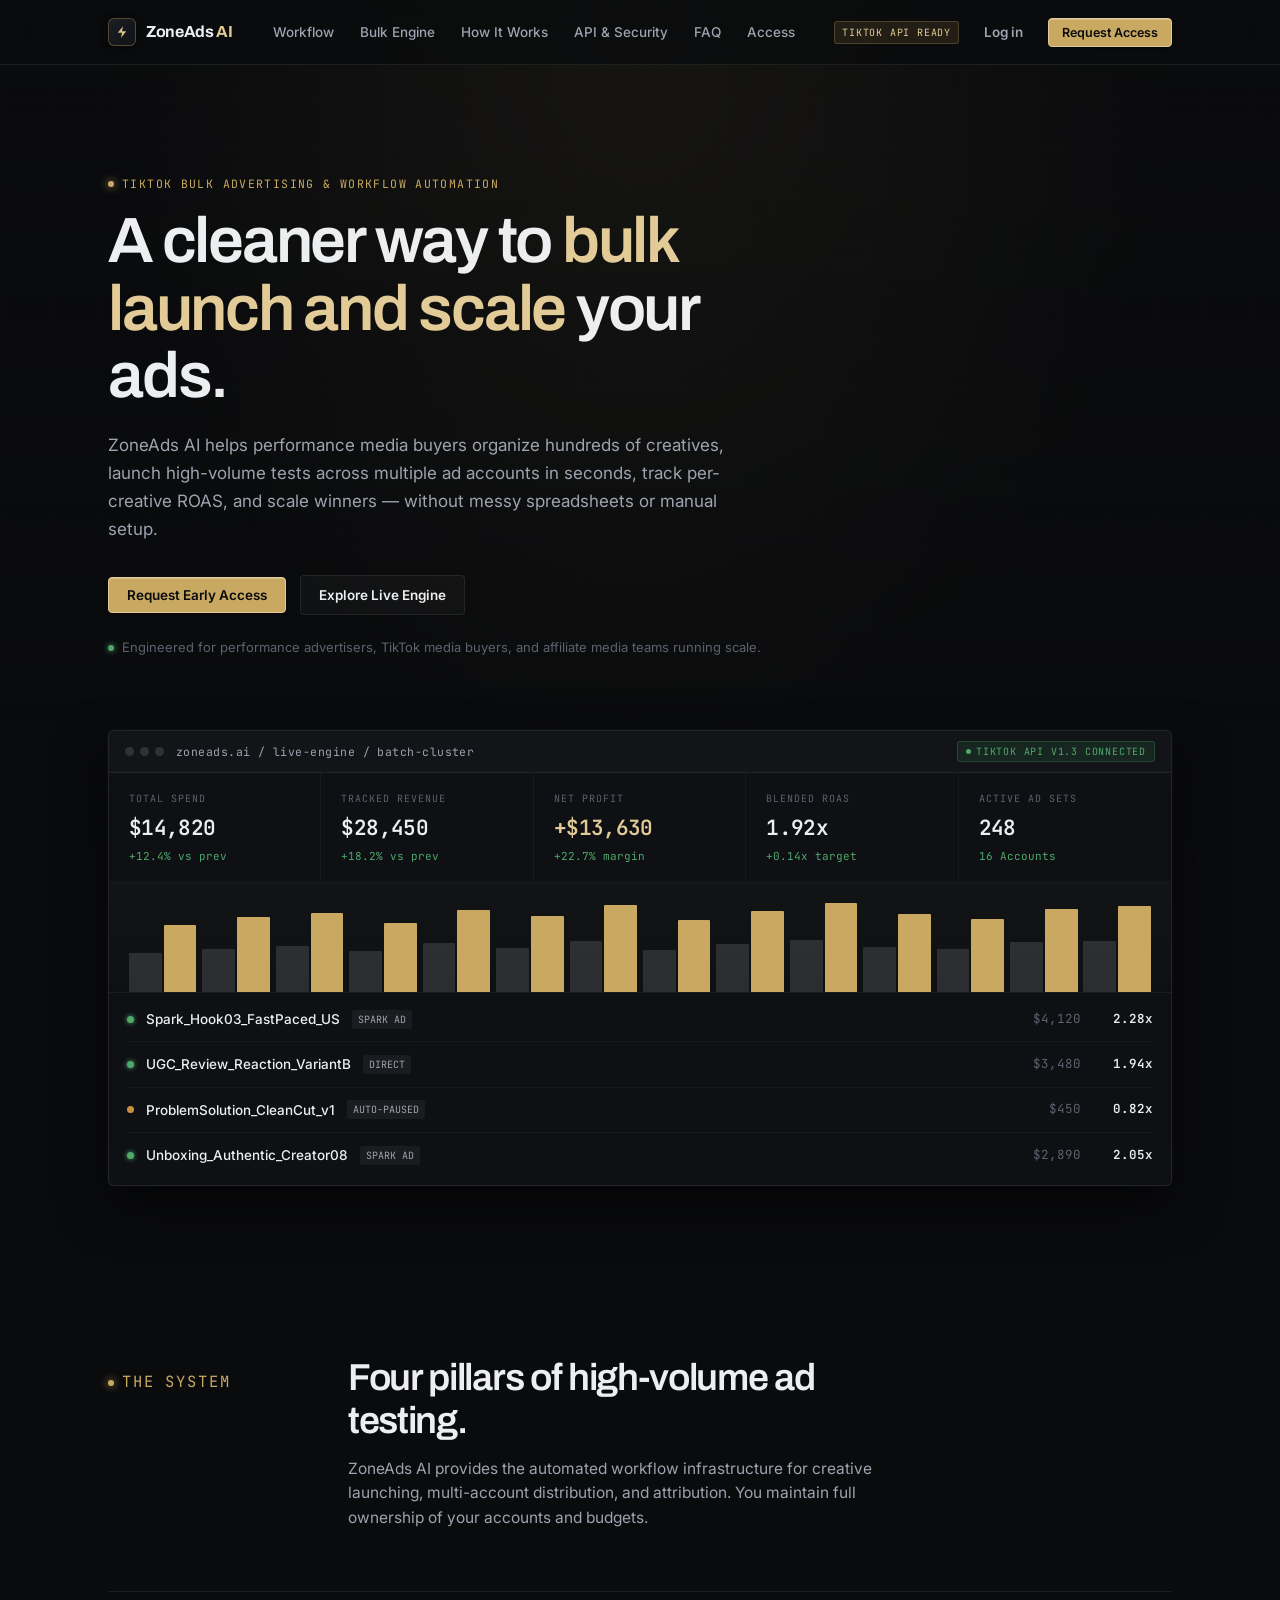
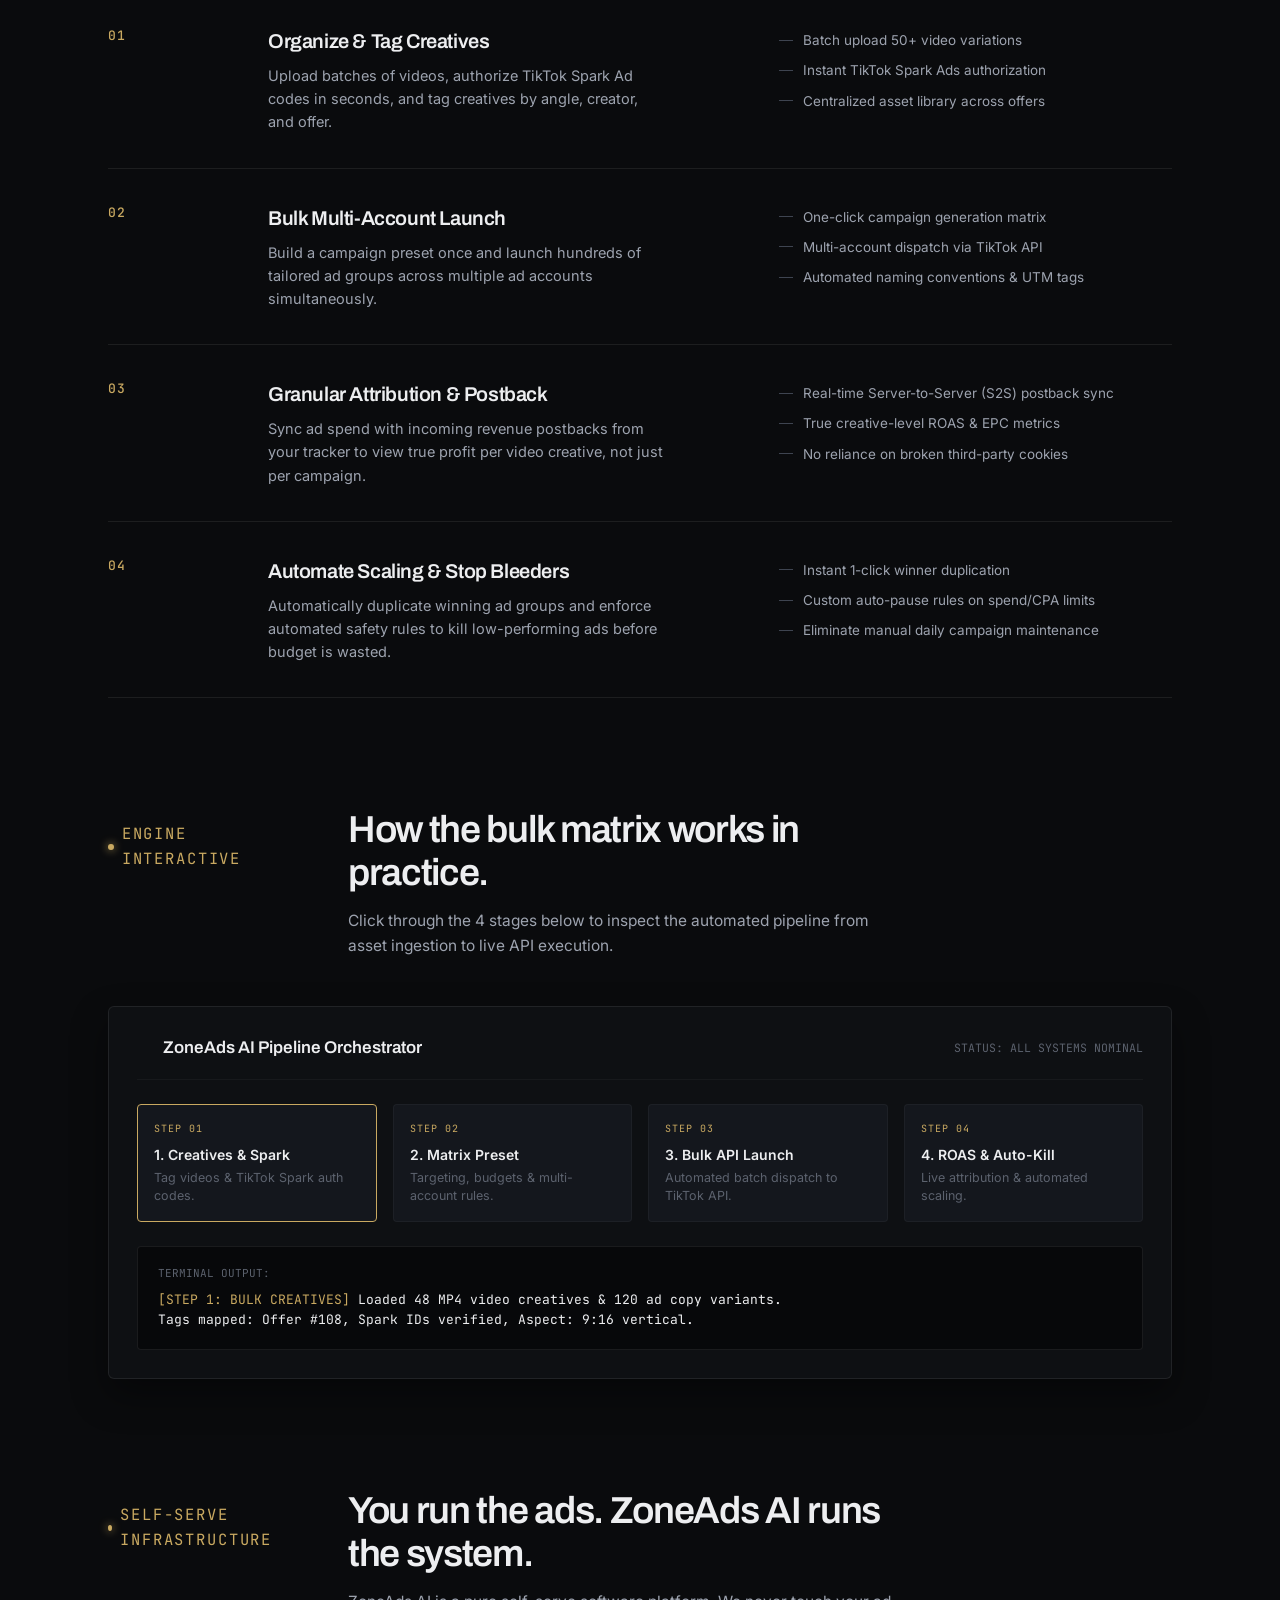
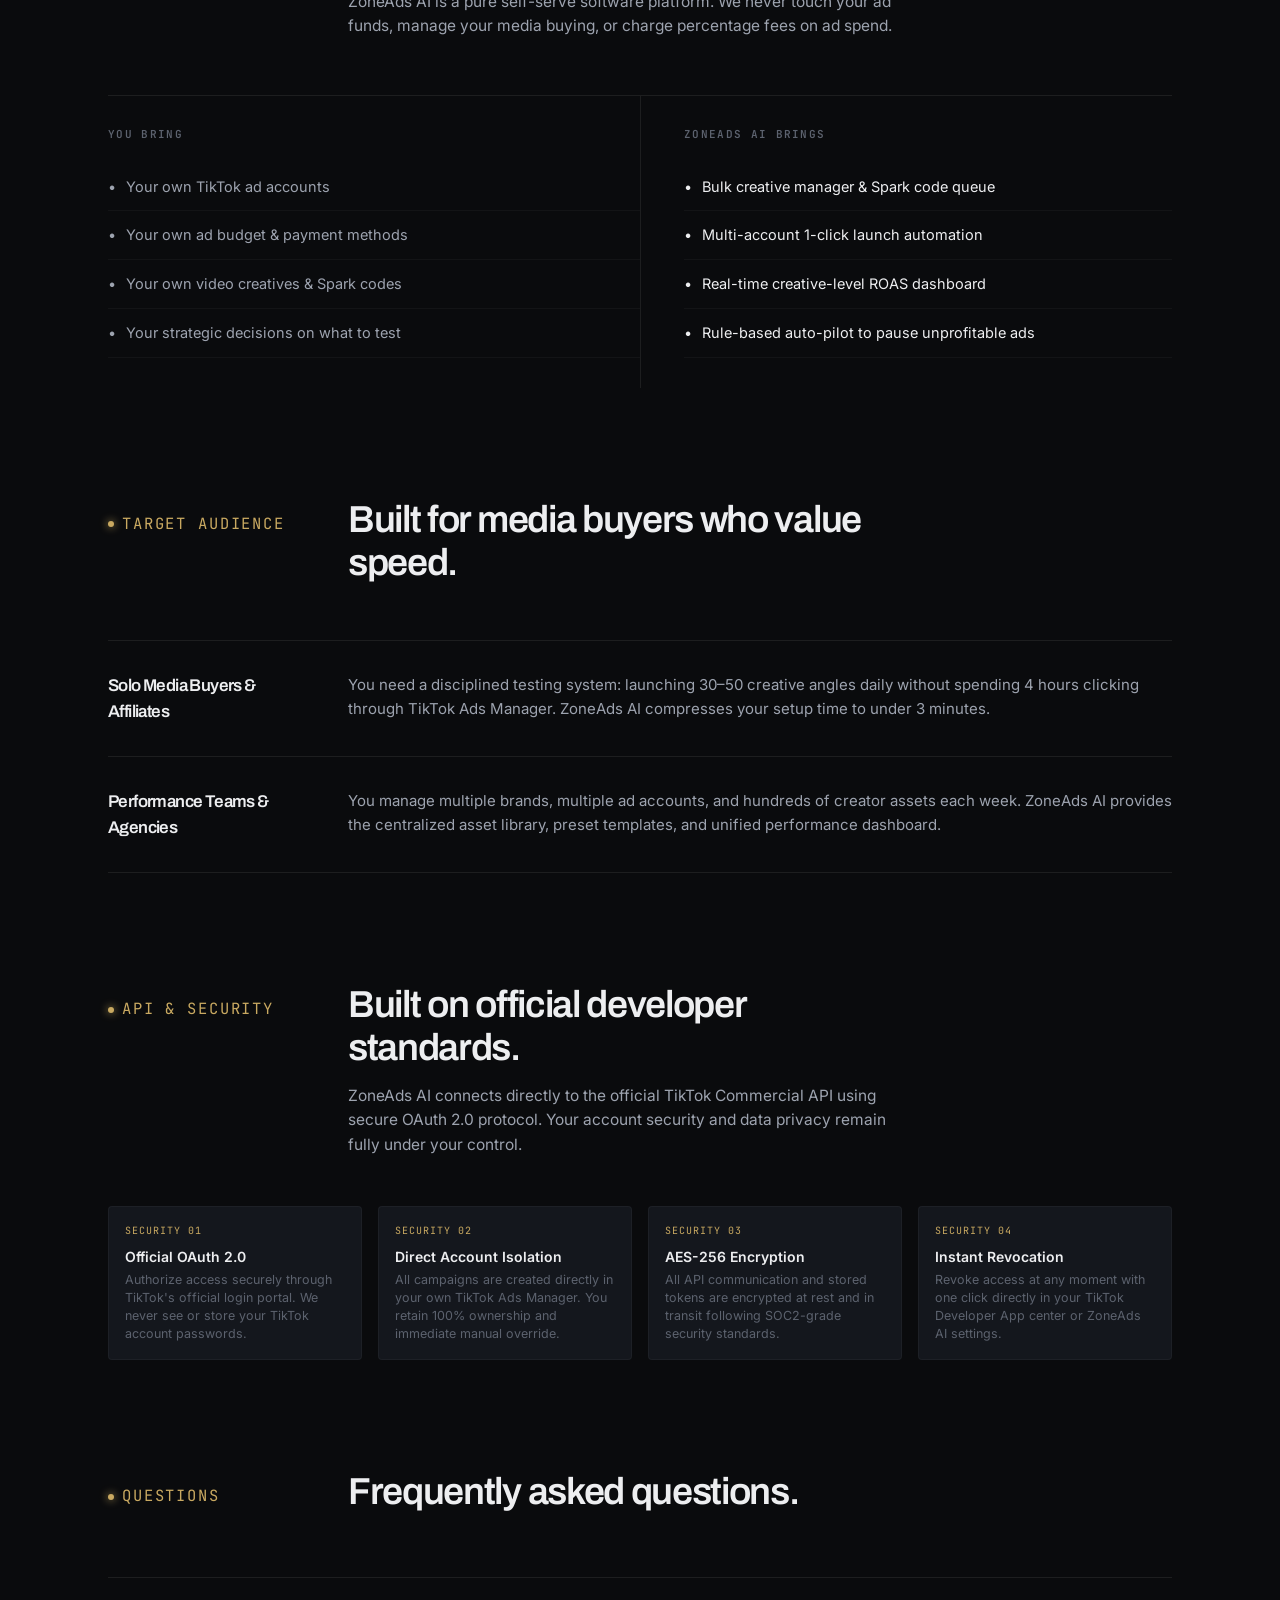
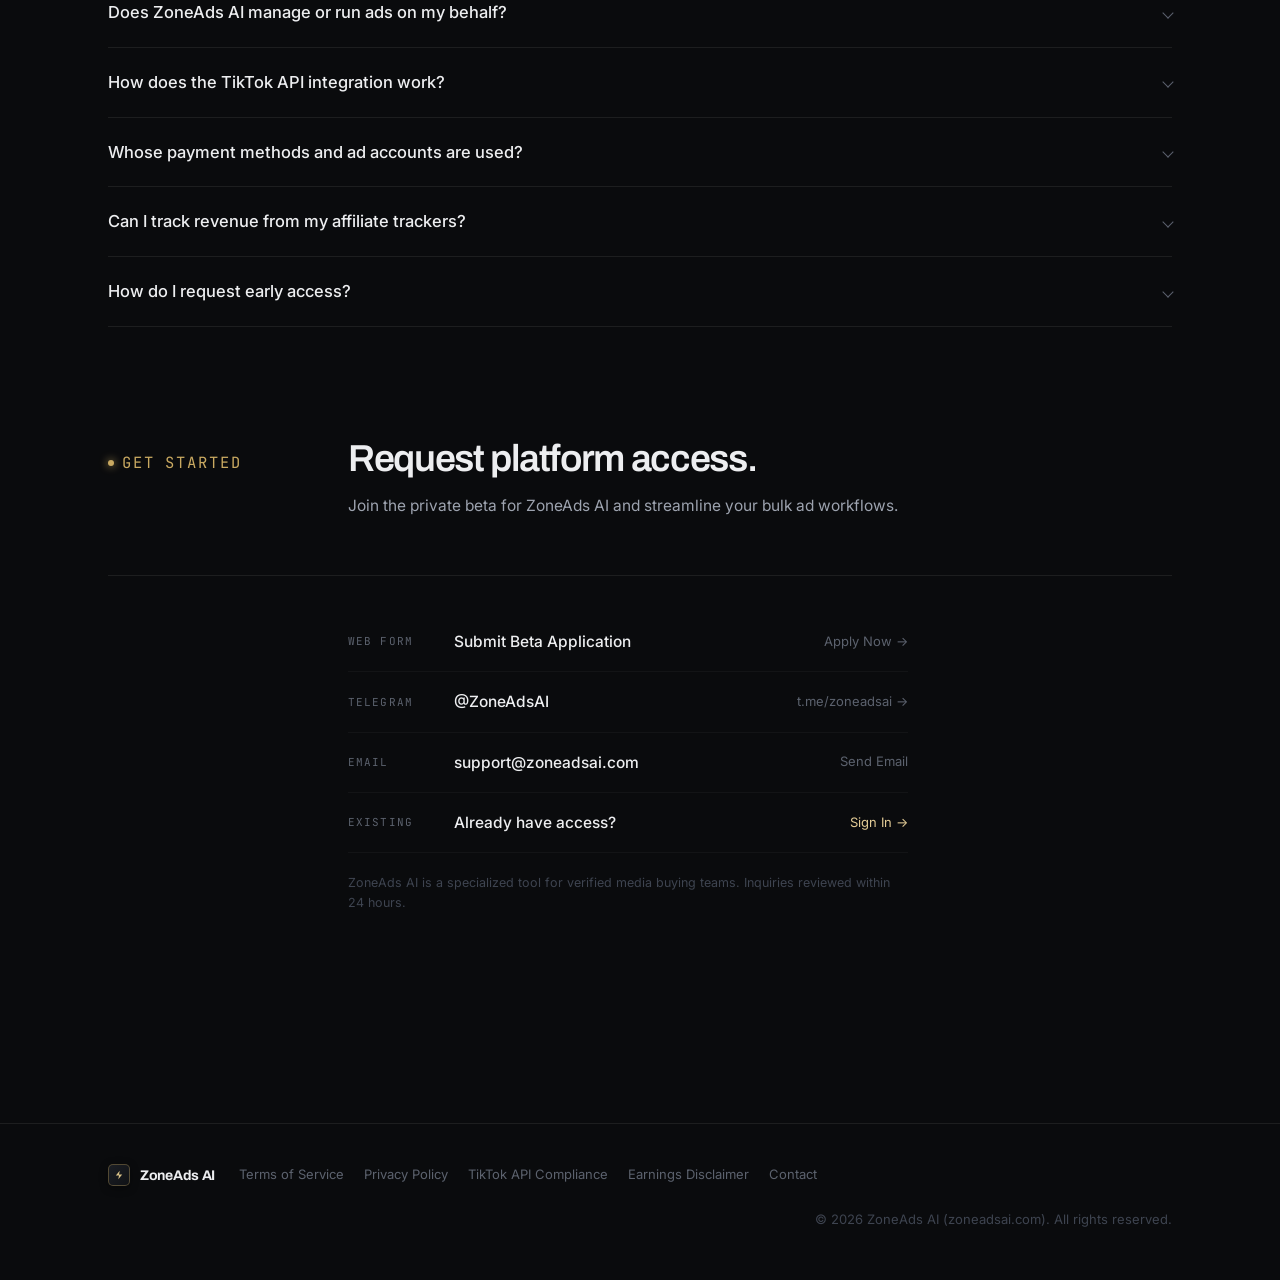
==== index.html @ 6722e713 "Initial commit" ====
<!DOCTYPE html>
<html lang="en">
<head>
  <meta charset="UTF-8">
  <meta name="viewport" content="width=device-width, initial-scale=1.0">
  <title>ZoneAds AI — Bulk Ads &amp; Performance Automation for TikTok</title>
  <meta name="description" content="ZoneAds AI is a private media-buying platform and bulk advertising engine. Organize creatives, launch multi-account TikTok ad campaigns, track per-creative ROAS, and scale winners.">
  <link rel="canonical" href="https://zoneadsai.com/">
  <link rel="icon" type="image/svg+xml" href="favicon.svg">
  
  <!-- Open Graph -->
  <meta property="og:title" content="ZoneAds AI — Bulk Ads &amp; Performance Automation for TikTok">
  <meta property="og:description" content="Launch high-volume ad tests across multiple ad accounts in seconds. Track per-creative ROAS and scale winning campaigns.">
  <meta property="og:url" content="https://zoneadsai.com/">
  <meta property="og:image" content="https://cdn.dribbble.com/userupload/43049316/file/original-3b1997dc72d626aedf399a19a9ce2516.png?resize=400x0">
  <meta property="og:type" content="website">
  <meta name="twitter:card" content="summary_large_image">
  <meta name="twitter:title" content="ZoneAds AI — Bulk Ads &amp; Performance Automation for TikTok">
  <meta name="twitter:description" content="Launch high-volume ad tests across multiple ad accounts in seconds. Track per-creative ROAS and scale winning campaigns.">
  <meta name="twitter:image" content="https://cdn.dribbble.com/userupload/43049316/file/original-3b1997dc72d626aedf399a19a9ce2516.png?resize=400x0">
  <meta name="theme-color" content="#0a0b0d">

  <!-- Fonts: Archivo (Display), Inter (Sans), JetBrains Mono (Tech/KPIs) -->
  <link rel="preconnect" href="https://fonts.googleapis.com">
  <link rel="preconnect" href="https://fonts.gstatic.com" crossorigin>
  <link href="https://fonts.googleapis.com/css2?family=Archivo:wght@500;600;700&family=Inter:wght@400;500;600;700&family=JetBrains+Mono:wght@400;500;600&display=swap" rel="stylesheet">
  
  <link rel="stylesheet" href="styles.css">
</head>
<body>
  <div class="bg-mesh"></div>

  <!-- Navigation -->
  <header class="nav">
    <div class="nav-in">
      <a class="brand" href="/" aria-label="ZoneAds AI Home">
        <div class="brand-icon">
          <svg viewBox="0 0 32 32" fill="none">
            <path d="M18 4.5L7.5 17.5H16L14 27.5L24.5 14.5H16L18 4.5Z" fill="#dcc489"/>
          </svg>
        </div>
        <span>ZoneAds <span style="color:var(--gold-hi);">AI</span></span>
      </a>

      <nav class="nav-links">
        <a href="#workflow">Workflow</a>
        <a href="#simulator">Bulk Engine</a>
        <a href="#architecture">How It Works</a>
        <a href="#security">API &amp; Security</a>
        <a href="#faq">FAQ</a>
        <a href="#access">Access</a>
      </nav>

      <div class="nav-r">
        <span class="badge-tag">TikTok API Ready</span>
        <button class="btn btn-quiet" data-open-modal>Log in</button>
        <button class="btn btn-gold btn-sm" data-open-modal>Request Access</button>
        <button class="burger" id="burgerBtn" aria-label="Toggle navigation menu" aria-expanded="false">
          <svg width="18" height="18" viewBox="0 0 24 24" fill="none" stroke="currentColor" stroke-width="2" stroke-linecap="round">
            <line x1="3" y1="12" x2="21" y2="12"></line>
            <line x1="3" y1="6" x2="21" y2="6"></line>
            <line x1="3" y1="18" x2="21" y2="18"></line>
          </svg>
        </button>
      </div>
    </div>

    <!-- Mobile Menu -->
    <div class="mob-menu" id="mobMenu">
      <a href="#workflow">Workflow</a>
      <a href="#simulator">Bulk Engine</a>
      <a href="#architecture">How It Works</a>
      <a href="#security">API &amp; Security</a>
      <a href="#faq">FAQ</a>
      <a href="#access">Request Access</a>
      <a href="/privacy.html">Privacy Policy</a>
      <a href="/terms.html">Terms of Service</a>
      <a href="#" data-open-modal style="color:var(--gold-hi); font-weight:600;">Log in &rarr;</a>
    </div>
  </header>

  <main>
    <!-- Hero Section -->
    <section class="hero">
      <div class="wrap">
        <p class="eyebrow rv">TikTok Bulk Advertising &amp; Workflow Automation</p>
        <h1 class="rv">A cleaner way to <em>bulk launch and scale</em> your ads.</h1>
        <p class="hero-sub rv">
          ZoneAds AI helps performance media buyers organize hundreds of creatives, launch high-volume tests across multiple ad accounts in seconds, track per-creative ROAS, and scale winners — without messy spreadsheets or manual setup.
        </p>

        <div class="hero-cta rv">
          <button class="btn btn-gold" data-open-modal>Request Early Access</button>
          <a class="btn btn-line" href="#simulator">Explore Live Engine</a>
        </div>

        <p class="hero-aud rv">
          <span class="hero-aud-dot"></span>
          Engineered for performance advertisers, TikTok media buyers, and affiliate media teams running scale.
        </p>

        <!-- Live Dashboard Still Component -->
        <div class="still rv">
          <div class="still-bar">
            <div class="still-dots">
              <span class="still-dot"></span>
              <span class="still-dot"></span>
              <span class="still-dot"></span>
            </div>
            <span class="still-title mono">zoneads.ai / live-engine / batch-cluster</span>
            <span class="still-chip">
              <span style="width:5px; height:5px; border-radius:50%; background:var(--ok);"></span>
              TikTok API v1.3 Connected
            </span>
          </div>

          <div class="still-kpis">
            <div class="still-kpi">
              <div class="still-kpi-l">Total Spend</div>
              <div class="still-kpi-v">$14,820</div>
              <div class="still-kpi-d">+12.4% vs prev</div>
            </div>
            <div class="still-kpi">
              <div class="still-kpi-l">Tracked Revenue</div>
              <div class="still-kpi-v">$28,450</div>
              <div class="still-kpi-d">+18.2% vs prev</div>
            </div>
            <div class="still-kpi">
              <div class="still-kpi-l">Net Profit</div>
              <div class="still-kpi-v g">+$13,630</div>
              <div class="still-kpi-d">+22.7% margin</div>
            </div>
            <div class="still-kpi">
              <div class="still-kpi-l">Blended ROAS</div>
              <div class="still-kpi-v">1.92x</div>
              <div class="still-kpi-d">+0.14x target</div>
            </div>
            <div class="still-kpi">
              <div class="still-kpi-l">Active Ad Sets</div>
              <div class="still-kpi-v">248</div>
              <div class="still-kpi-d">16 Accounts</div>
            </div>
          </div>

          <!-- Animated Performance Bars -->
          <div class="bars rv" aria-hidden="true">
            <div class="bar-col"><div class="bar bar-spd" style="height:44%"></div><div class="bar bar-rev" style="height:76%"></div></div>
            <div class="bar-col"><div class="bar bar-spd" style="height:48%"></div><div class="bar bar-rev" style="height:84%"></div></div>
            <div class="bar-col"><div class="bar bar-spd" style="height:52%"></div><div class="bar bar-rev" style="height:89%"></div></div>
            <div class="bar-col"><div class="bar bar-spd" style="height:46%"></div><div class="bar bar-rev" style="height:78%"></div></div>
            <div class="bar-col"><div class="bar bar-spd" style="height:55%"></div><div class="bar bar-rev" style="height:92%"></div></div>
            <div class="bar-col"><div class="bar bar-spd" style="height:50%"></div><div class="bar bar-rev" style="height:86%"></div></div>
            <div class="bar-col"><div class="bar bar-spd" style="height:58%"></div><div class="bar bar-rev" style="height:98%"></div></div>
            <div class="bar-col"><div class="bar bar-spd" style="height:47%"></div><div class="bar bar-rev" style="height:81%"></div></div>
            <div class="bar-col"><div class="bar bar-spd" style="height:54%"></div><div class="bar bar-rev" style="height:91%"></div></div>
            <div class="bar-col"><div class="bar bar-spd" style="height:59%"></div><div class="bar bar-rev" style="height:100%"></div></div>
            <div class="bar-col"><div class="bar bar-spd" style="height:51%"></div><div class="bar bar-rev" style="height:88%"></div></div>
            <div class="bar-col"><div class="bar bar-spd" style="height:49%"></div><div class="bar bar-rev" style="height:82%"></div></div>
            <div class="bar-col"><div class="bar bar-spd" style="height:56%"></div><div class="bar bar-rev" style="height:94%"></div></div>
            <div class="bar-col"><div class="bar bar-spd" style="height:58%"></div><div class="bar bar-rev" style="height:97%"></div></div>
          </div>

          <!-- Live Rows Sample -->
          <div class="still-rows">
            <div class="still-row">
              <span class="dot-ok"></span>
              <span class="n">Spark_Hook03_FastPaced_US</span>
              <span class="tag">SPARK AD</span>
              <span class="s">$4,120</span>
              <span class="r">2.28x</span>
            </div>
            <div class="still-row">
              <span class="dot-ok"></span>
              <span class="n">UGC_Review_Reaction_VariantB</span>
              <span class="tag">DIRECT</span>
              <span class="s">$3,480</span>
              <span class="r">1.94x</span>
            </div>
            <div class="still-row">
              <span class="dot-warn"></span>
              <span class="n">ProblemSolution_CleanCut_v1</span>
              <span class="tag">AUTO-PAUSED</span>
              <span class="s">$450</span>
              <span class="r">0.82x</span>
            </div>
            <div class="still-row">
              <span class="dot-ok"></span>
              <span class="n">Unboxing_Authentic_Creator08</span>
              <span class="tag">SPARK AD</span>
              <span class="s">$2,890</span>
              <span class="r">2.05x</span>
            </div>
          </div>
        </div>
      </div>
    </section>

    <!-- Workflow Section -->
    <section class="sec" id="workflow">
      <div class="wrap">
        <div class="sec-head rv">
          <p class="eyebrow">The System</p>
          <div>
            <h2>Four pillars of high-volume ad testing.</h2>
            <p>
              ZoneAds AI provides the automated workflow infrastructure for creative launching, multi-account distribution, and attribution. You maintain full ownership of your accounts and budgets.
            </p>
          </div>
        </div>

        <div class="spec">
          <!-- 01 -->
          <div class="spec-row rv">
            <div class="spec-n">01</div>
            <div>
              <div class="spec-t">Organize &amp; Tag Creatives</div>
              <p class="spec-b">
                Upload batches of videos, authorize TikTok Spark Ad codes in seconds, and tag creatives by angle, creator, and offer.
              </p>
            </div>
            <ul class="spec-l">
              <li>Batch upload 50+ video variations</li>
              <li>Instant TikTok Spark Ads authorization</li>
              <li>Centralized asset library across offers</li>
            </ul>
          </div>

          <!-- 02 -->
          <div class="spec-row rv">
            <div class="spec-n">02</div>
            <div>
              <div class="spec-t">Bulk Multi-Account Launch</div>
              <p class="spec-b">
                Build a campaign preset once and launch hundreds of tailored ad groups across multiple ad accounts simultaneously.
              </p>
            </div>
            <ul class="spec-l">
              <li>One-click campaign generation matrix</li>
              <li>Multi-account dispatch via TikTok API</li>
              <li>Automated naming conventions &amp; UTM tags</li>
            </ul>
          </div>

          <!-- 03 -->
          <div class="spec-row rv">
            <div class="spec-n">03</div>
            <div>
              <div class="spec-t">Granular Attribution &amp; Postback</div>
              <p class="spec-b">
                Sync ad spend with incoming revenue postbacks from your tracker to view true profit per video creative, not just per campaign.
              </p>
            </div>
            <ul class="spec-l">
              <li>Real-time Server-to-Server (S2S) postback sync</li>
              <li>True creative-level ROAS &amp; EPC metrics</li>
              <li>No reliance on broken third-party cookies</li>
            </ul>
          </div>

          <!-- 04 -->
          <div class="spec-row rv">
            <div class="spec-n">04</div>
            <div>
              <div class="spec-t">Automate Scaling &amp; Stop Bleeders</div>
              <p class="spec-b">
                Automatically duplicate winning ad groups and enforce automated safety rules to kill low-performing ads before budget is wasted.
              </p>
            </div>
            <ul class="spec-l">
              <li>Instant 1-click winner duplication</li>
              <li>Custom auto-pause rules on spend/CPA limits</li>
              <li>Eliminate manual daily campaign maintenance</li>
            </ul>
          </div>
        </div>
      </div>
    </section>

    <!-- Interactive Bulk Engine Simulator -->
    <section class="sec" id="simulator" style="padding-top: 0;">
      <div class="wrap">
        <div class="sec-head rv">
          <p class="eyebrow">Engine Interactive</p>
          <div>
            <h2>How the bulk matrix works in practice.</h2>
            <p>Click through the 4 stages below to inspect the automated pipeline from asset ingestion to live API execution.</p>
          </div>
        </div>

        <div class="interactive-card rv">
          <div class="interactive-header">
            <div class="interactive-title">
              <svg width="18" height="18" viewBox="0 0 24 24" fill="var(--gold-hi)">
                <path d="M4 6h16M4 12h16M4 18h16"></path>
              </svg>
              <span>ZoneAds AI Pipeline Orchestrator</span>
            </div>
            <span class="mono" style="font-size: 11.5px; color: var(--t3);">STATUS: ALL SYSTEMS NOMINAL</span>
          </div>

          <div class="interactive-steps">
            <div class="step-box" style="border-color: var(--gold); cursor: pointer;">
              <div class="step-num">Step 01</div>
              <div class="step-name">1. Creatives &amp; Spark</div>
              <div class="step-desc">Tag videos &amp; TikTok Spark auth codes.</div>
            </div>
            <div class="step-box" style="cursor: pointer;">
              <div class="step-num">Step 02</div>
              <div class="step-name">2. Matrix Preset</div>
              <div class="step-desc">Targeting, budgets &amp; multi-account rules.</div>
            </div>
            <div class="step-box" style="cursor: pointer;">
              <div class="step-num">Step 03</div>
              <div class="step-name">3. Bulk API Launch</div>
              <div class="step-desc">Automated batch dispatch to TikTok API.</div>
            </div>
            <div class="step-box" style="cursor: pointer;">
              <div class="step-num">Step 04</div>
              <div class="step-name">4. ROAS &amp; Auto-Kill</div>
              <div class="step-desc">Live attribution &amp; automated scaling.</div>
            </div>
          </div>

          <div style="margin-top: 24px; background: #07080a; border: 1px solid var(--rule); border-radius: 4px; padding: 18px 20px;">
            <div class="mono" style="font-size: 11px; color: var(--t3); margin-bottom: 8px;">TERMINAL OUTPUT:</div>
            <pre class="mono" id="simulatorOutput" style="font-size: 13px; line-height: 1.6; color: var(--t1); white-space: pre-wrap;"><span style="color: #c9a961;">[STEP 1: BULK CREATIVES]</span> Loaded 48 MP4 video creatives &amp; 120 ad copy variants.
Tags mapped: Offer #108, Spark IDs verified, Aspect: 9:16 vertical.</pre>
          </div>
        </div>
      </div>
    </section>

    <!-- How It Works / Comparison Matrix -->
    <section class="sec" id="architecture" style="padding-top: 0;">
      <div class="wrap">
        <div class="sec-head rv">
          <p class="eyebrow">Self-Serve Infrastructure</p>
          <div>
            <h2>You run the ads. ZoneAds AI runs the system.</h2>
            <p>
              ZoneAds AI is a pure self-serve software platform. We never touch your ad funds, manage your media buying, or charge percentage fees on ad spend.
            </p>
          </div>
        </div>

        <div class="led rv">
          <div class="led-col">
            <h3>You Bring</h3>
            <ul>
              <li><span class="icon-ok">&bull;</span> Your own TikTok ad accounts</li>
              <li><span class="icon-ok">&bull;</span> Your own ad budget &amp; payment methods</li>
              <li><span class="icon-ok">&bull;</span> Your own video creatives &amp; Spark codes</li>
              <li><span class="icon-ok">&bull;</span> Your strategic decisions on what to test</li>
            </ul>
          </div>
          <div class="led-col">
            <h3>ZoneAds AI Brings</h3>
            <ul>
              <li><span class="icon-ok">&bull;</span> Bulk creative manager &amp; Spark code queue</li>
              <li><span class="icon-ok">&bull;</span> Multi-account 1-click launch automation</li>
              <li><span class="icon-ok">&bull;</span> Real-time creative-level ROAS dashboard</li>
              <li><span class="icon-ok">&bull;</span> Rule-based auto-pilot to pause unprofitable ads</li>
            </ul>
          </div>
        </div>
      </div>
    </section>

    <!-- Built For -->
    <section class="sec" style="padding-top: 0;">
      <div class="wrap">
        <div class="sec-head rv">
          <p class="eyebrow">Target Audience</p>
          <div>
            <h2>Built for media buyers who value speed.</h2>
          </div>
        </div>

        <div class="who">
          <div class="who-row rv">
            <h3>Solo Media Buyers &amp; Affiliates</h3>
            <p>
              You need a disciplined testing system: launching 30–50 creative angles daily without spending 4 hours clicking through TikTok Ads Manager. ZoneAds AI compresses your setup time to under 3 minutes.
            </p>
          </div>
          <div class="who-row rv">
            <h3>Performance Teams &amp; Agencies</h3>
            <p>
              You manage multiple brands, multiple ad accounts, and hundreds of creator assets each week. ZoneAds AI provides the centralized asset library, preset templates, and unified performance dashboard.
            </p>
          </div>
        </div>
      </div>
    </section>

    <!-- TikTok API & Security Architecture -->
    <section class="sec" id="security" style="padding-top: 0;">
      <div class="wrap">
        <div class="sec-head rv">
          <p class="eyebrow">API &amp; Security</p>
          <div>
            <h2>Built on official developer standards.</h2>
            <p>
              ZoneAds AI connects directly to the official TikTok Commercial API using secure OAuth 2.0 protocol. Your account security and data privacy remain fully under your control.
            </p>
          </div>
        </div>

        <div class="interactive-steps rv" style="margin-top: 48px;">
          <div class="step-box">
            <div class="step-num">SECURITY 01</div>
            <div class="step-name">Official OAuth 2.0</div>
            <div class="step-desc">Authorize access securely through TikTok's official login portal. We never see or store your TikTok account passwords.</div>
          </div>
          <div class="step-box">
            <div class="step-num">SECURITY 02</div>
            <div class="step-name">Direct Account Isolation</div>
            <div class="step-desc">All campaigns are created directly in your own TikTok Ads Manager. You retain 100% ownership and immediate manual override.</div>
          </div>
          <div class="step-box">
            <div class="step-num">SECURITY 03</div>
            <div class="step-name">AES-256 Encryption</div>
            <div class="step-desc">All API communication and stored tokens are encrypted at rest and in transit following SOC2-grade security standards.</div>
          </div>
          <div class="step-box">
            <div class="step-num">SECURITY 04</div>
            <div class="step-name">Instant Revocation</div>
            <div class="step-desc">Revoke access at any moment with one click directly in your TikTok Developer App center or ZoneAds AI settings.</div>
          </div>
        </div>
      </div>
    </section>

    <!-- FAQ Section -->
    <section class="sec" id="faq" style="padding-top: 0;">
      <div class="wrap">
        <div class="sec-head rv">
          <p class="eyebrow">Questions</p>
          <div>
            <h2>Frequently asked questions.</h2>
          </div>
        </div>

        <div class="faq rv">
          <details>
            <summary>Does ZoneAds AI manage or run ads on my behalf?</summary>
            <div class="faq-a">
              No. ZoneAds AI is an automated productivity software and workflow tool for media buyers. You launch ads from your own ad accounts with your own budget, and you control all targeting, spend, and creative decisions.
            </div>
          </details>

          <details>
            <summary>How does the TikTok API integration work?</summary>
            <div class="faq-a">
              ZoneAds AI connects to your TikTok Ad Accounts via TikTok's official Commercial API using OAuth 2.0. Once authorized, the platform automates repetitive campaign creation tasks, uploads creative assets, and retrieves performance statistics for your private dashboard.
            </div>
          </details>

          <details>
            <summary>Whose payment methods and ad accounts are used?</summary>
            <div class="faq-a">
              Yours. ZoneAds AI never processes ad spend payments or charges commissions on your ad spend. All billing for ad delivery occurs directly between you and TikTok Ads.
            </div>
          </details>

          <details>
            <summary>Can I track revenue from my affiliate trackers?</summary>
            <div class="faq-a">
              Yes. ZoneAds AI supports standard Server-to-Server (S2S) postbacks from trackers like Voluum, RedTrack, BeMob, Keitaro, as well as direct webhook payloads from custom e-commerce checkout platforms.
            </div>
          </details>

          <details>
            <summary>How do I request early access?</summary>
            <div class="faq-a">
              ZoneAds AI is currently in early private beta for verified media buyers and agencies. Click "Request Access" to submit your application or message us directly via Telegram or Discord.
            </div>
          </details>
        </div>
      </div>
    </section>

    <!-- Access & Contact Section -->
    <section class="sec" id="access" style="padding-top: 0;">
      <div class="wrap">
        <div class="sec-head rv">
          <p class="eyebrow">Get Started</p>
          <div>
            <h2>Request platform access.</h2>
            <p>Join the private beta for ZoneAds AI and streamline your bulk ad workflows.</p>
          </div>
        </div>

        <div class="access rv">
          <div></div>
          <div class="access-rows">
            <a class="access-row" href="#" data-open-modal>
              <span class="k">Web Form</span>
              <span class="v">Submit Beta Application</span>
              <span class="go">Apply Now &rarr;</span>
            </a>
            <a class="access-row" href="https://t.me/zoneadsai" target="_blank" rel="noopener">
              <span class="k">Telegram</span>
              <span class="v">@ZoneAdsAI</span>
              <span class="go">t.me/zoneadsai &rarr;</span>
            </a>
            <div class="access-row">
              <span class="k">Email</span>
              <span class="v">support@zoneadsai.com</span>
              <span class="go">Send Email</span>
            </div>
            <a class="access-row" href="#" data-open-modal>
              <span class="k">Existing</span>
              <span class="v">Already have access?</span>
              <span class="go" style="color:var(--gold-hi);">Sign In &rarr;</span>
            </a>
            <p class="access-note">ZoneAds AI is a specialized tool for verified media buying teams. Inquiries reviewed within 24 hours.</p>
          </div>
        </div>
      </div>
    </section>
  </main>

  <!-- Footer -->
  <footer class="foot">
    <div class="foot-in">
      <a class="brand" style="font-size:14px;" href="/">
        <div class="brand-icon" style="width:22px; height:22px; border-radius:5px;">
          <svg viewBox="0 0 32 32" style="width:12px; height:12px;" fill="none">
            <path d="M18 4.5L7.5 17.5H16L14 27.5L24.5 14.5H16L18 4.5Z" fill="#dcc489"/>
          </svg>
        </div>
        <span>ZoneAds AI</span>
      </a>

      <nav class="foot-links" aria-label="Legal and Documentation">
        <a href="/terms.html">Terms of Service</a>
        <a href="/privacy.html">Privacy Policy</a>
        <a href="/privacy.html#tiktok-data">TikTok API Compliance</a>
        <a href="/terms.html#disclaimer">Earnings Disclaimer</a>
        <a href="/privacy.html#contact">Contact</a>
      </nav>

      <span class="foot-c">&copy; 2026 ZoneAds AI (zoneadsai.com). All rights reserved.</span>
    </div>
  </footer>

  <!-- Modal -->
  <div class="modal-overlay" id="accessModal">
    <div class="modal-box">
      <button class="modal-close" data-close-modal aria-label="Close modal">&times;</button>
      <div class="modal-title">Request Early Beta Access</div>
      <div class="modal-sub">Tell us about your media buying setup to get your invitation link.</div>

      <form id="accessForm">
        <div class="form-group">
          <label for="name">Your Name</label>
          <input type="text" id="name" required placeholder="Alex Turner">
        </div>

        <div class="form-group">
          <label for="email">Work Email</label>
          <input type="email" id="email" required placeholder="alex@company.com">
        </div>

        <div class="form-group">
          <label for="handle">Telegram / Discord Handle</label>
          <input type="text" id="handle" placeholder="@alex_ads">
        </div>

        <div class="form-group">
          <label for="spend">Estimated Monthly Ad Spend</label>
          <select id="spend">
            <option value="5k-25k">$5,000 &ndash; $25,000 / mo</option>
            <option value="25k-100k" selected>$25,000 &ndash; $100,000 / mo</option>
            <option value="100k+">$100,000+ / mo</option>
          </select>
        </div>

        <button type="submit" class="btn btn-gold" style="width: 100%; margin-top: 10px;">Submit Application</button>
      </form>

      <div id="formSuccess" style="display: none; text-align: center; padding: 20px 0;">
        <div style="color: var(--ok); font-size: 32px; margin-bottom: 12px;">&check;</div>
        <h3 style="font-size: 18px; margin-bottom: 8px;">Application Received</h3>
        <p style="font-size: 14px; color: var(--t2);">Thank you! Our onboarding team will review your application and reach out within 24 hours.</p>
        <button class="btn btn-line btn-sm" data-close-modal style="margin-top: 20px;">Done</button>
      </div>
    </div>
  </div>

  <script src="app.js"></script>
</body>
</html>
---- styles.css ----
:root {
  --bg: #0a0b0d;
  --bg-2: #0e1013;
  --bg-3: #14171d;
  --bg-card: #111317;
  --bg-card-hover: #161920;
  
  --rule: rgba(255, 255, 255, 0.08);
  --rule-soft: rgba(255, 255, 255, 0.04);
  --rule-active: rgba(201, 169, 97, 0.35);

  --t1: #edeef0;
  --t2: #9da3af;
  --t3: #5c626e;
  --t4: #3e4450;

  --gold: #c9a961;
  --gold-hi: #e2cb96;
  --gold-dim: rgba(201, 169, 97, 0.12);
  --gold-glow: rgba(201, 169, 97, 0.22);

  --ok: #4ea96b;
  --ok-dim: rgba(78, 169, 107, 0.15);
  --warn: #c4923f;
  --danger: #e05252;
  --blue: #3b82f6;

  --font-sans: 'Inter', -apple-system, BlinkMacSystemFont, 'Segoe UI', Roboto, sans-serif;
  --font-display: 'Archivo', 'Inter', -apple-system, BlinkMacSystemFont, sans-serif;
  --font-mono: 'JetBrains Mono', 'SF Mono', Menlo, Monaco, Consolas, monospace;

  --ease: cubic-bezier(0.16, 1, 0.3, 1);
  --ease-in-out: cubic-bezier(0.4, 0, 0.2, 1);
}

*, *::before, *::after {
  box-sizing: border-box;
  margin: 0;
  padding: 0;
}

html {
  background-color: var(--bg);
  color: var(--t1);
  font-family: var(--font-sans);
  font-size: 16px;
  line-height: 1.5;
  -webkit-font-smoothing: antialiased;
  -moz-osx-font-smoothing: grayscale;
  scroll-behavior: smooth;
  scroll-padding-top: 80px;
}

body {
  min-height: 100vh;
  background-color: var(--bg);
  color: var(--t1);
  overflow-x: hidden;
  position: relative;
}

/* Background subtle grid and radial glow */
.bg-mesh {
  position: fixed;
  inset: 0;
  background-image: 
    radial-gradient(ellipse at 50% 0%, rgba(201, 169, 97, 0.07) 0%, transparent 60%),
    linear-gradient(to bottom, rgba(10, 11, 13, 0.6) 0%, #0a0b0d 100%),
    linear-gradient(rgba(255, 255, 255, 0.015) 1px, transparent 1px),
    linear-gradient(90deg, rgba(255, 255, 255, 0.015) 1px, transparent 1px);
  background-size: 100% 100%, 100% 100%, 48px 48px, 48px 48px;
  pointer-events: none;
  z-index: 0;
}

/* Container */
.wrap {
  width: 100%;
  max-width: 1120px;
  margin: 0 auto;
  padding: 0 28px;
  position: relative;
  z-index: 1;
}

@media (max-width: 640px) {
  .wrap {
    padding: 0 20px;
  }
}

/* Typography & Mono Elements */
.mono {
  font-family: var(--font-mono);
}

.eyebrow {
  font-family: var(--font-mono);
  font-size: 11.5px;
  text-transform: uppercase;
  letter-spacing: 0.12em;
  color: var(--gold);
  display: flex;
  align-items: center;
  gap: 8px;
  margin-bottom: 12px;
}

.eyebrow::before {
  content: "";
  display: inline-block;
  width: 6px;
  height: 6px;
  border-radius: 50%;
  background-color: var(--gold);
  box-shadow: 0 0 8px var(--gold);
}

h1, h2, h3, h4 {
  font-family: var(--font-display);
  font-weight: 600;
  letter-spacing: -0.035em;
  color: var(--t1);
}

h1 em, h2 em {
  font-style: normal;
  color: var(--gold-hi);
  position: relative;
}

p {
  color: var(--t2);
  line-height: 1.6;
}

a {
  color: inherit;
  text-decoration: none;
}

/* Navigation Bar */
.nav {
  position: sticky;
  top: 0;
  z-index: 100;
  backdrop-filter: blur(16px);
  -webkit-backdrop-filter: blur(16px);
  background: rgba(10, 11, 13, 0.82);
  border-bottom: 1px solid var(--rule);
  transition: border-color 0.2s ease;
}

.nav-in {
  display: flex;
  align-items: center;
  height: 64px;
  max-width: 1120px;
  margin: 0 auto;
  padding: 0 28px;
  gap: 32px;
}

@media (max-width: 640px) {
  .nav-in {
    padding: 0 20px;
    gap: 16px;
  }
}

.brand {
  display: flex;
  align-items: center;
  gap: 10px;
  font-family: var(--font-display);
  font-size: 16px;
  font-weight: 700;
  letter-spacing: -0.02em;
  color: var(--t1);
}

.brand-logo-img {
  width: 28px;
  height: 28px;
  border-radius: 6px;
  object-fit: contain;
  display: block;
  box-shadow: 0 2px 8px rgba(0, 0, 0, 0.35);
  border: 1px solid rgba(255, 255, 255, 0.08);
}

.brand-icon {
  width: 28px;
  height: 28px;
  background: linear-gradient(135deg, #1b1e24 0%, #101216 100%);
  border: 1px solid rgba(201, 169, 97, 0.35);
  border-radius: 6px;
  display: flex;
  align-items: center;
  justify-content: center;
  box-shadow: 0 2px 8px rgba(0, 0, 0, 0.4);
}

.brand-icon svg {
  width: 16px;
  height: 16px;
  fill: var(--gold-hi);
}

.nav-links {
  display: flex;
  align-items: center;
  gap: 26px;
  font-size: 13.5px;
  color: var(--t2);
  margin-left: 8px;
}

.nav-links a {
  transition: color 0.15s ease;
  font-weight: 500;
}

.nav-links a:hover {
  color: var(--t1);
}

.nav-r {
  margin-left: auto;
  display: flex;
  align-items: center;
  gap: 12px;
}

.badge-tag {
  font-family: var(--font-mono);
  font-size: 10px;
  text-transform: uppercase;
  letter-spacing: 0.08em;
  padding: 3px 7px;
  background: var(--gold-dim);
  border: 1px solid rgba(201, 169, 97, 0.25);
  color: var(--gold-hi);
  border-radius: 3px;
}

/* Buttons */
.btn {
  display: inline-flex;
  align-items: center;
  justify-content: center;
  gap: 8px;
  font-family: var(--font-sans);
  font-size: 13.5px;
  font-weight: 600;
  padding: 9px 18px;
  border-radius: 4px;
  cursor: pointer;
  transition: all 0.18s var(--ease);
  border: 1px solid transparent;
  white-space: nowrap;
}

.btn-gold {
  background: var(--gold);
  color: #0a0b0d;
  border-color: var(--gold-hi);
  box-shadow: 0 1px 3px rgba(0, 0, 0, 0.3), inset 0 1px 0 rgba(255, 255, 255, 0.25);
}

.btn-gold:hover {
  background: var(--gold-hi);
  transform: translateY(-1px);
  box-shadow: 0 4px 14px var(--gold-glow);
}

.btn-line {
  background: rgba(255, 255, 255, 0.03);
  color: var(--t1);
  border-color: var(--rule);
}

.btn-line:hover {
  background: rgba(255, 255, 255, 0.07);
  border-color: rgba(255, 255, 255, 0.2);
  color: #ffffff;
}

.btn-quiet {
  background: transparent;
  color: var(--t2);
  padding: 8px 12px;
}

.btn-quiet:hover {
  color: var(--t1);
}

.btn-sm {
  font-size: 12.5px;
  padding: 6px 13px;
}

.burger {
  display: none;
  background: transparent;
  border: 1px solid var(--rule);
  color: var(--t2);
  border-radius: 4px;
  width: 36px;
  height: 36px;
  align-items: center;
  justify-content: center;
  cursor: pointer;
}

.burger:hover {
  color: var(--t1);
  background: rgba(255, 255, 255, 0.05);
}

/* Mobile Menu */
.mob-menu {
  display: none;
  background: var(--bg-2);
  border-bottom: 1px solid var(--rule);
  padding: 12px 20px 20px;
}

.mob-menu.open {
  display: block;
}

.mob-menu a {
  display: block;
  padding: 12px 0;
  color: var(--t2);
  font-size: 15px;
  border-bottom: 1px solid var(--rule-soft);
}

.mob-menu a:last-child {
  border-bottom: none;
}

@media (max-width: 780px) {
  .nav-links {
    display: none;
  }
  .burger {
    display: flex;
  }
  .nav-r .btn-quiet {
    display: none;
  }
}

/* Hero Section */
.hero {
  padding: 110px 0 60px;
  position: relative;
}

@media (max-width: 640px) {
  .hero {
    padding: 64px 0 40px;
  }
}

.hero h1 {
  font-size: clamp(2.5rem, 6.2vw, 4rem);
  line-height: 1.05;
  max-width: 18ch;
  margin-top: 14px;
}

.hero-sub {
  font-size: 17px;
  max-width: 58ch;
  margin-top: 22px;
  color: var(--t2);
  line-height: 1.65;
}

.hero-cta {
  display: flex;
  flex-wrap: wrap;
  align-items: center;
  gap: 14px;
  margin-top: 32px;
}

.hero-aud {
  font-size: 13px;
  color: var(--t3);
  margin-top: 22px;
  display: flex;
  align-items: center;
  gap: 8px;
}

.hero-aud-dot {
  width: 6px;
  height: 6px;
  border-radius: 50%;
  background-color: var(--ok);
  box-shadow: 0 0 6px var(--ok);
}

/* Dashboard Mockup (SPRK style 'still' widget) */
.still {
  margin-top: 72px;
  background: var(--bg-2);
  border: 1px solid var(--rule);
  border-radius: 6px;
  box-shadow: 0 20px 50px rgba(0, 0, 0, 0.6), 0 0 0 1px rgba(255, 255, 255, 0.03);
  overflow: hidden;
  position: relative;
}

.still-bar {
  height: 42px;
  padding: 0 16px;
  background: rgba(255, 255, 255, 0.015);
  border-bottom: 1px solid var(--rule);
  display: flex;
  align-items: center;
  gap: 12px;
  color: var(--t3);
  font-size: 11.5px;
}

.still-dots {
  display: flex;
  gap: 6px;
}

.still-dot {
  width: 9px;
  height: 9px;
  border-radius: 50%;
  background: rgba(255, 255, 255, 0.12);
}

.still-title {
  font-family: var(--font-mono);
  color: var(--t2);
  letter-spacing: 0.04em;
}

.still-chip {
  margin-left: auto;
  font-family: var(--font-mono);
  font-size: 10px;
  text-transform: uppercase;
  letter-spacing: 0.08em;
  padding: 2px 8px;
  border-radius: 3px;
  background: rgba(78, 169, 107, 0.12);
  color: var(--ok);
  border: 1px solid rgba(78, 169, 107, 0.25);
  display: flex;
  align-items: center;
  gap: 5px;
}

.still-kpis {
  display: grid;
  grid-template-columns: repeat(5, 1fr);
  border-bottom: 1px solid var(--rule-soft);
}

@media (max-width: 860px) {
  .still-kpis {
    grid-template-columns: repeat(2, 1fr);
  }
}

@media (max-width: 520px) {
  .still-kpis {
    grid-template-columns: 1fr;
  }
}

.still-kpi {
  padding: 18px 20px;
  border-right: 1px solid var(--rule-soft);
  position: relative;
}

.still-kpi:last-child {
  border-right: none;
}

.still-kpi-l {
  font-family: var(--font-mono);
  font-size: 10px;
  text-transform: uppercase;
  letter-spacing: 0.1em;
  color: var(--t3);
}

.still-kpi-v {
  font-family: var(--font-mono);
  font-size: 21px;
  font-weight: 600;
  letter-spacing: -0.03em;
  color: var(--t1);
  margin-top: 6px;
}

.still-kpi-v.g {
  color: var(--gold-hi);
}

.still-kpi-d {
  font-family: var(--font-mono);
  font-size: 11px;
  color: var(--ok);
  margin-top: 4px;
}

/* Bars graphic */
.bars {
  height: 110px;
  padding: 20px 20px 0;
  display: flex;
  align-items: flex-end;
  gap: 6px;
  border-bottom: 1px solid var(--rule-soft);
  background: linear-gradient(180deg, rgba(201, 169, 97, 0.02) 0%, transparent 100%);
}

.bar-col {
  flex: 1;
  height: 100%;
  display: flex;
  align-items: flex-end;
  gap: 2px;
}

.bar {
  flex: 1;
  min-height: 3px;
  border-radius: 1px 1px 0 0;
  transform-origin: bottom;
  transition: transform 0.8s var(--ease);
  transform: scaleY(0);
}

.bars.in .bar {
  transform: scaleY(1);
}

.bar-spd {
  background: rgba(255, 255, 255, 0.12);
}

.bar-rev {
  background: var(--gold);
}

/* Rows table in still */
.still-rows {
  padding: 4px 18px 8px;
}

.still-row {
  display: flex;
  align-items: center;
  gap: 12px;
  padding: 12px 0;
  border-bottom: 1px solid var(--rule-soft);
  font-size: 13.5px;
}

.still-row:last-child {
  border-bottom: none;
}

.dot-ok {
  width: 7px;
  height: 7px;
  border-radius: 50%;
  background: var(--ok);
  box-shadow: 0 0 5px var(--ok);
}

.dot-warn {
  width: 7px;
  height: 7px;
  border-radius: 50%;
  background: var(--warn);
}

.dot-blue {
  width: 7px;
  height: 7px;
  border-radius: 50%;
  background: var(--blue);
}

.still-row .n {
  color: var(--t1);
  font-weight: 500;
}

.still-row .tag {
  font-family: var(--font-mono);
  font-size: 10px;
  padding: 2px 6px;
  background: rgba(255, 255, 255, 0.05);
  border-radius: 3px;
  color: var(--t2);
}

.still-row .s {
  font-family: var(--font-mono);
  color: var(--t3);
  margin-left: auto;
  font-size: 12.5px;
}

.still-row .r {
  font-family: var(--font-mono);
  color: var(--t1);
  text-align: right;
  width: 60px;
  font-size: 12.5px;
  font-weight: 600;
}

/* Sections */
.sec {
  padding: 110px 0;
  position: relative;
  z-index: 1;
}

@media (max-width: 640px) {
  .sec {
    padding: 70px 0;
  }
}

.sec-head {
  display: grid;
  grid-template-columns: 200px 1fr;
  align-items: start;
  gap: 40px;
}

@media (max-width: 860px) {
  .sec-head {
    grid-template-columns: 1fr;
    gap: 16px;
  }
}

.sec-head h2 {
  font-size: clamp(1.75rem, 3.5vw, 2.35rem);
  line-height: 1.15;
  max-width: 25ch;
}

.sec-head p {
  font-size: 15.5px;
  margin-top: 14px;
  max-width: 56ch;
}

/* Feature Spec Rows (SPRK style 01, 02, 03, 04) */
.spec {
  margin-top: 60px;
  border-top: 1px solid var(--rule);
}

.spec-row {
  display: grid;
  grid-template-columns: 120px 1.2fr 1fr;
  align-items: start;
  gap: 40px;
  padding: 34px 0;
  border-bottom: 1px solid var(--rule);
  transition: background-color 0.2s ease;
}

@media (max-width: 860px) {
  .spec-row {
    grid-template-columns: 1fr;
    gap: 16px;
  }
}

.spec-n {
  font-family: var(--font-mono);
  font-size: 13px;
  color: var(--gold);
  letter-spacing: 0.1em;
  font-weight: 500;
}

.spec-t {
  font-family: var(--font-display);
  font-size: 20px;
  font-weight: 600;
  letter-spacing: -0.02em;
  color: var(--t1);
}

.spec-b {
  font-size: 14.5px;
  color: var(--t2);
  margin-top: 8px;
  max-width: 44ch;
  line-height: 1.6;
}

.spec-l {
  list-style: none;
  display: flex;
  flex-direction: column;
  gap: 10px;
  padding-top: 4px;
}

.spec-l li {
  font-size: 13.5px;
  color: var(--t2);
  display: flex;
  align-items: center;
  gap: 10px;
}

.spec-l li::before {
  content: "";
  display: inline-block;
  width: 14px;
  height: 1px;
  background: var(--t4);
  flex-shrink: 0;
}

/* You Bring vs ZoneAds AI Brings (Comparison Matrix) */
.led {
  margin-top: 56px;
  border-top: 1px solid var(--rule);
  display: grid;
  grid-template-columns: 1fr 1fr;
}

@media (max-width: 760px) {
  .led {
    grid-template-columns: 1fr;
  }
}

.led-col {
  padding: 30px 0;
}

.led-col + .led-col {
  box-shadow: inset 1px 0 0 var(--rule);
  padding-left: 44px;
}

@media (max-width: 760px) {
  .led-col + .led-col {
    box-shadow: inset 0 1px 0 var(--rule);
    padding-left: 0;
  }
}

.led-col h3 {
  font-family: var(--font-mono);
  font-size: 11px;
  text-transform: uppercase;
  letter-spacing: 0.12em;
  color: var(--t3);
  margin-bottom: 20px;
}

.led-col ul {
  list-style: none;
  display: flex;
  flex-direction: column;
}

.led-col li {
  padding: 13px 20px 13px 0;
  font-size: 14.5px;
  color: var(--t2);
  border-bottom: 1px solid var(--rule-soft);
  display: flex;
  align-items: center;
  gap: 10px;
}

.led-col + .led-col li {
  color: var(--t1);
}

/* Interactive Interactive Bulk Launcher Demo */
.interactive-card {
  margin-top: 48px;
  background: var(--bg-2);
  border: 1px solid var(--rule);
  border-radius: 6px;
  padding: 28px;
  box-shadow: 0 16px 36px rgba(0, 0, 0, 0.4);
}

.interactive-header {
  display: flex;
  flex-wrap: wrap;
  align-items: center;
  justify-content: space-between;
  gap: 16px;
  margin-bottom: 24px;
  padding-bottom: 18px;
  border-bottom: 1px solid var(--rule-soft);
}

.interactive-title {
  font-family: var(--font-display);
  font-size: 17px;
  font-weight: 600;
  display: flex;
  align-items: center;
  gap: 8px;
}

.interactive-steps {
  display: grid;
  grid-template-columns: repeat(4, 1fr);
  gap: 16px;
}

@media (max-width: 860px) {
  .interactive-steps {
    grid-template-columns: repeat(2, 1fr);
  }
}

@media (max-width: 520px) {
  .interactive-steps {
    grid-template-columns: 1fr;
  }
}

.step-box {
  background: var(--bg-3);
  border: 1px solid var(--rule-soft);
  border-radius: 4px;
  padding: 16px;
  position: relative;
  transition: border-color 0.2s ease, transform 0.2s ease;
}

.step-box:hover {
  border-color: var(--rule-active);
  transform: translateY(-2px);
}

.step-box .step-num {
  font-family: var(--font-mono);
  font-size: 10px;
  color: var(--gold);
  text-transform: uppercase;
  letter-spacing: 0.1em;
  margin-bottom: 8px;
}

.step-box .step-name {
  font-weight: 600;
  font-size: 14px;
  color: var(--t1);
  margin-bottom: 4px;
}

.step-box .step-desc {
  font-size: 12.5px;
  color: var(--t3);
  line-height: 1.45;
}

/* Buyer Roles Section (Who it's for) */
.who {
  margin-top: 56px;
  border-top: 1px solid var(--rule);
}

.who-row {
  display: grid;
  grid-template-columns: 200px 1fr;
  gap: 40px;
  padding: 32px 0;
  border-bottom: 1px solid var(--rule);
}

@media (max-width: 860px) {
  .who-row {
    grid-template-columns: 1fr;
    gap: 10px;
  }
}

.who-row h3 {
  font-size: 17px;
  font-weight: 600;
}

.who-row p {
  font-size: 15px;
  color: var(--t2);
  line-height: 1.6;
}

/* FAQ Section */
.faq {
  margin-top: 56px;
  border-top: 1px solid var(--rule);
}

.faq details {
  border-bottom: 1px solid var(--rule);
}

.faq summary {
  cursor: pointer;
  padding: 22px 0;
  font-size: 16.5px;
  font-weight: 500;
  list-style: none;
  display: flex;
  align-items: center;
  gap: 16px;
  color: var(--t1);
  transition: color 0.15s ease;
}

.faq summary::-webkit-details-marker {
  display: none;
}

.faq summary:hover {
  color: var(--gold-hi);
}

.faq summary::after {
  content: "";
  display: block;
  width: 8px;
  height: 8px;
  border-right: 1px solid var(--t3);
  border-bottom: 1px solid var(--t3);
  margin-left: auto;
  transform: rotate(45deg);
  transition: transform 0.2s var(--ease);
}

.faq details[open] summary::after {
  transform: rotate(-135deg);
  border-color: var(--gold);
}

.faq-a {
  padding: 0 0 24px;
  font-size: 15px;
  color: var(--t2);
  line-height: 1.65;
  max-width: 64ch;
}

/* Access / Contact Section */
.access {
  margin-top: 56px;
  border-top: 1px solid var(--rule);
  display: grid;
  grid-template-columns: 200px 1fr;
  gap: 40px;
  padding-top: 36px;
}

@media (max-width: 860px) {
  .access {
    grid-template-columns: 1fr;
    gap: 16px;
  }
}

.access-rows {
  display: flex;
  flex-direction: column;
  max-width: 560px;
}

.access-row {
  display: flex;
  align-items: center;
  gap: 16px;
  padding: 18px 0;
  border-bottom: 1px solid var(--rule-soft);
  transition: transform 0.2s var(--ease);
}

.access-row:hover {
  transform: translateX(6px);
}

.access-row .k {
  font-family: var(--font-mono);
  font-size: 11px;
  text-transform: uppercase;
  letter-spacing: 0.1em;
  color: var(--t3);
  width: 90px;
  flex-shrink: 0;
}

.access-row .v {
  font-size: 15.5px;
  font-weight: 500;
  color: var(--t1);
}

.access-row .go {
  margin-left: auto;
  font-size: 13px;
  color: var(--t3);
  transition: color 0.15s ease;
}

.access-row:hover .go {
  color: var(--gold-hi);
}

.access-note {
  font-size: 12.5px;
  color: var(--t4);
  margin-top: 20px;
}

/* Request Access / Waitlist Modal */
.modal-overlay {
  position: fixed;
  inset: 0;
  background: rgba(0, 0, 0, 0.75);
  backdrop-filter: blur(8px);
  -webkit-backdrop-filter: blur(8px);
  display: none;
  align-items: center;
  justify-content: center;
  z-index: 1000;
  padding: 20px;
  opacity: 0;
  transition: opacity 0.25s ease;
}

.modal-overlay.open {
  display: flex;
  opacity: 1;
}

.modal-box {
  background: var(--bg-2);
  border: 1px solid var(--rule);
  border-radius: 6px;
  width: 100%;
  max-width: 480px;
  padding: 32px;
  box-shadow: 0 24px 60px rgba(0, 0, 0, 0.8), 0 0 0 1px rgba(255, 255, 255, 0.05);
  position: relative;
  transform: translateY(10px);
  transition: transform 0.25s var(--ease);
}

.modal-overlay.open .modal-box {
  transform: translateY(0);
}

.modal-close {
  position: absolute;
  top: 20px;
  right: 20px;
  background: transparent;
  border: none;
  color: var(--t3);
  cursor: pointer;
  font-size: 18px;
  line-height: 1;
  padding: 4px;
}

.modal-close:hover {
  color: var(--t1);
}

.modal-title {
  font-size: 20px;
  font-weight: 600;
  margin-bottom: 8px;
}

.modal-sub {
  font-size: 13.5px;
  color: var(--t2);
  margin-bottom: 24px;
}

.form-group {
  margin-bottom: 16px;
}

.form-group label {
  display: block;
  font-family: var(--font-mono);
  font-size: 11px;
  text-transform: uppercase;
  letter-spacing: 0.08em;
  color: var(--t3);
  margin-bottom: 6px;
}

.form-group input,
.form-group select,
.form-group textarea {
  width: 100%;
  background: var(--bg-3);
  border: 1px solid var(--rule);
  border-radius: 4px;
  padding: 10px 12px;
  color: var(--t1);
  font-family: var(--font-sans);
  font-size: 14px;
  outline: none;
  transition: border-color 0.15s ease;
}

.form-group input:focus,
.form-group select:focus,
.form-group textarea:focus {
  border-color: var(--gold);
}

/* Footer */
.foot {
  margin-top: 100px;
  border-top: 1px solid var(--rule);
  padding: 40px 0 50px;
  position: relative;
  z-index: 1;
}

.foot-in {
  display: flex;
  flex-wrap: wrap;
  align-items: center;
  gap: 24px;
  max-width: 1120px;
  margin: 0 auto;
  padding: 0 28px;
}

@media (max-width: 640px) {
  .foot-in {
    padding: 0 20px;
  }
}

.foot-links {
  display: flex;
  flex-wrap: wrap;
  gap: 20px;
  font-size: 13px;
  color: var(--t3);
}

.foot-links a {
  transition: color 0.15s ease;
}

.foot-links a:hover {
  color: var(--t2);
}

.foot-c {
  margin-left: auto;
  font-size: 13px;
  color: var(--t4);
}

@media (max-width: 860px) {
  .foot-c {
    width: 100%;
    margin-left: 0;
  }
}

/* Reveal Scroll Animation Classes */
.rv {
  opacity: 0;
  transform: translateY(18px);
  transition: opacity 0.65s var(--ease), transform 0.65s var(--ease);
}

.rv.in {
  opacity: 1;
  transform: translateY(0);
}

/* Policy/Legal Page Styling */
.legal-page {
  padding: 80px 0 100px;
}

.legal-card {
  background: var(--bg-2);
  border: 1px solid var(--rule);
  border-radius: 6px;
  padding: 40px;
  margin-top: 30px;
}

@media (max-width: 640px) {
  .legal-card {
    padding: 24px;
  }
}

.legal-card h2 {
  font-size: 20px;
  margin: 32px 0 12px;
  color: var(--t1);
  border-bottom: 1px solid var(--rule-soft);
  padding-bottom: 8px;
}

.legal-card h2:first-of-type {
  margin-top: 0;
}

.legal-card p, .legal-card ul {
  font-size: 14.5px;
  color: var(--t2);
  line-height: 1.7;
  margin-bottom: 16px;
}

.legal-card ul {
  padding-left: 20px;
}

.legal-card li {
  margin-bottom: 8px;
}

.legal-card strong {
  color: var(--t1);
}
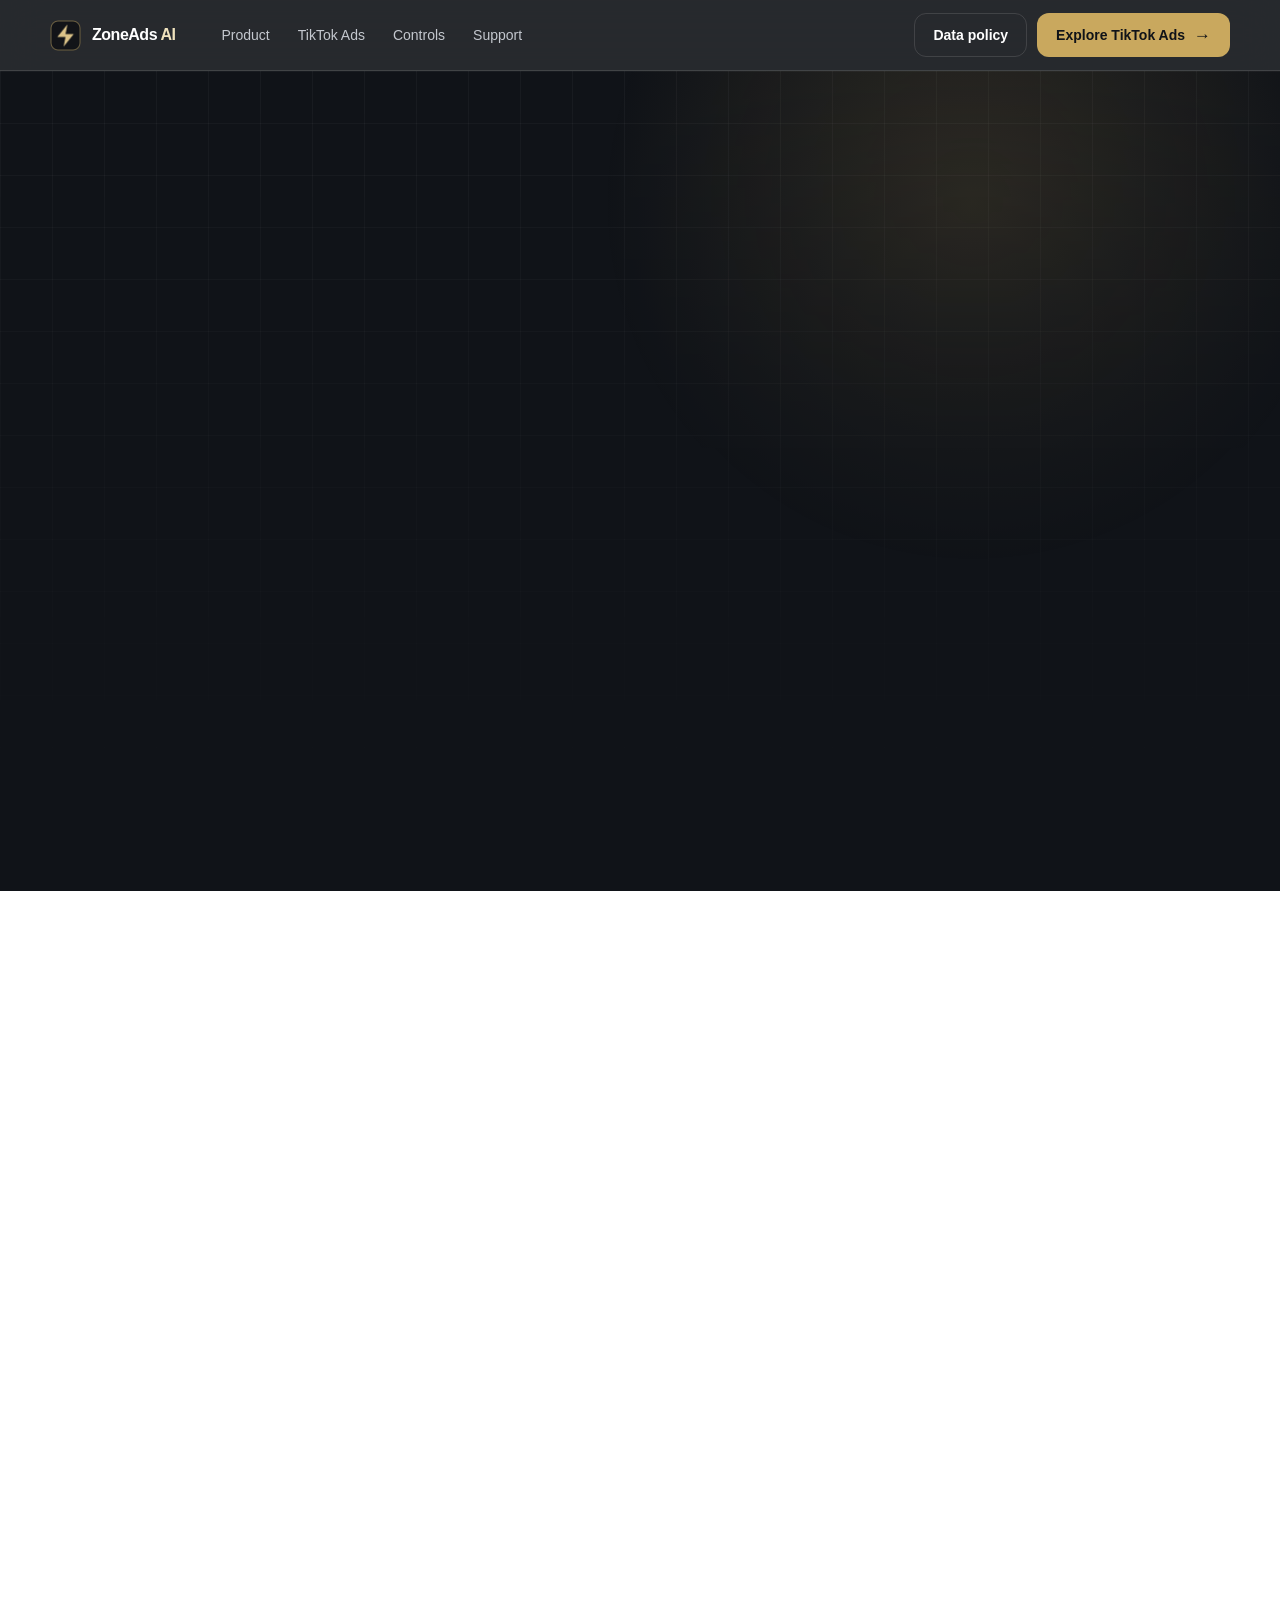
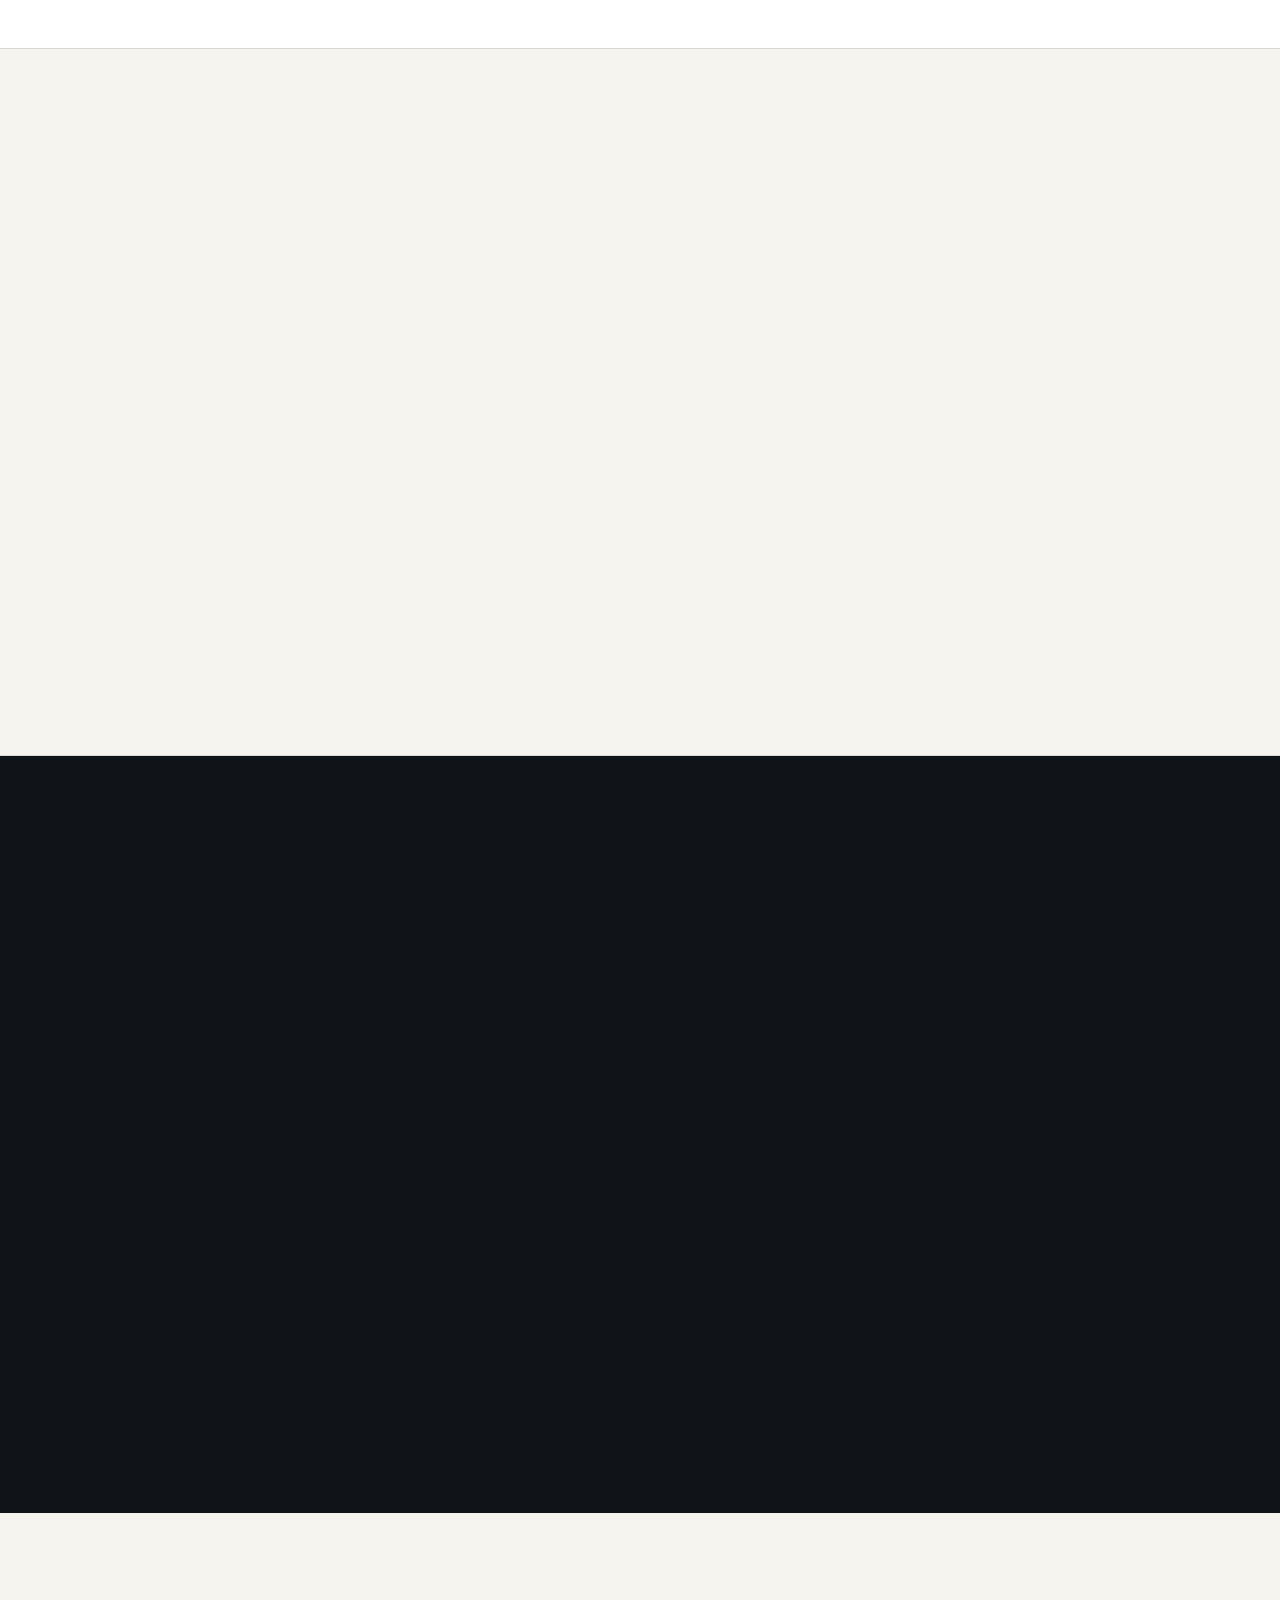
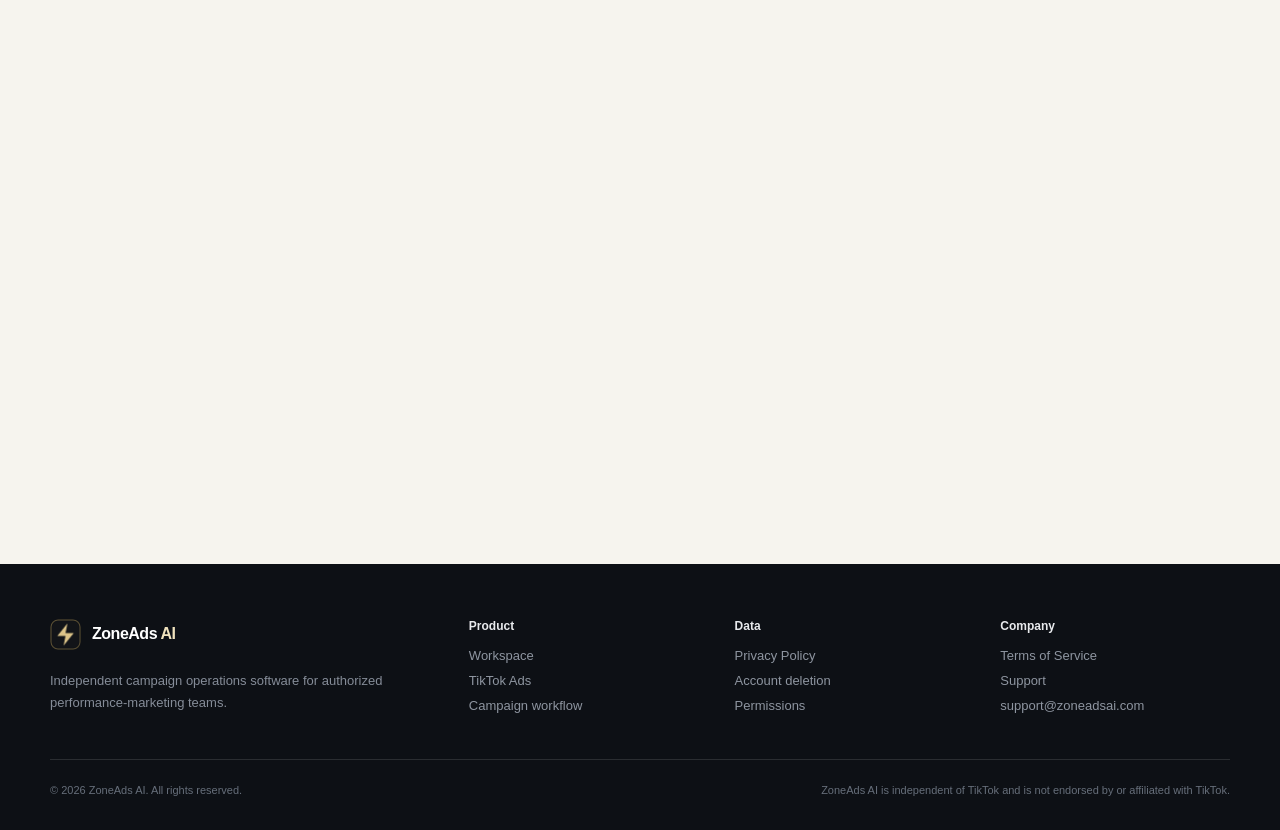
==== commit 2f79654d: "Rebuild public site and TikTok Ads integration page" ====
--- a/index.html
+++ b/index.html
@@ -1,594 +1,194 @@
-<!DOCTYPE html>
+<!doctype html>
 <html lang="en">
 <head>
-  <meta charset="UTF-8">
-  <meta name="viewport" content="width=device-width, initial-scale=1.0">
-  <title>ZoneAds AI — Bulk Ads &amp; Performance Automation for TikTok</title>
-  <meta name="description" content="ZoneAds AI is a private media-buying platform and bulk advertising engine. Organize creatives, launch multi-account TikTok ad campaigns, track per-creative ROAS, and scale winners.">
-  <link rel="canonical" href="https://zoneadsai.com/">
-  <link rel="icon" type="image/svg+xml" href="favicon.svg">
-  
-  <!-- Open Graph -->
-  <meta property="og:title" content="ZoneAds AI — Bulk Ads &amp; Performance Automation for TikTok">
-  <meta property="og:description" content="Launch high-volume ad tests across multiple ad accounts in seconds. Track per-creative ROAS and scale winning campaigns.">
-  <meta property="og:url" content="https://zoneadsai.com/">
-  <meta property="og:image" content="https://cdn.dribbble.com/userupload/43049316/file/original-3b1997dc72d626aedf399a19a9ce2516.png?resize=400x0">
-  <meta property="og:type" content="website">
-  <meta name="twitter:card" content="summary_large_image">
-  <meta name="twitter:title" content="ZoneAds AI — Bulk Ads &amp; Performance Automation for TikTok">
-  <meta name="twitter:description" content="Launch high-volume ad tests across multiple ad accounts in seconds. Track per-creative ROAS and scale winning campaigns.">
-  <meta name="twitter:image" content="https://cdn.dribbble.com/userupload/43049316/file/original-3b1997dc72d626aedf399a19a9ce2516.png?resize=400x0">
-  <meta name="theme-color" content="#0a0b0d">
-
-  <!-- Fonts: Archivo (Display), Inter (Sans), JetBrains Mono (Tech/KPIs) -->
-  <link rel="preconnect" href="https://fonts.googleapis.com">
-  <link rel="preconnect" href="https://fonts.gstatic.com" crossorigin>
-  <link href="https://fonts.googleapis.com/css2?family=Archivo:wght@500;600;700&family=Inter:wght@400;500;600;700&family=JetBrains+Mono:wght@400;500;600&display=swap" rel="stylesheet">
-  
+  <meta charset="utf-8">
+  <meta name="viewport" content="width=device-width, initial-scale=1">
+  <meta http-equiv="Content-Security-Policy" content="default-src 'self'; base-uri 'self'; form-action 'self' mailto:; img-src 'self' data:; script-src 'self'; style-src 'self'; font-src 'self'; connect-src 'self'; object-src 'none'; upgrade-insecure-requests">
+  <meta name="referrer" content="strict-origin-when-cross-origin">
+  <title>ZoneAds AI — Campaign operations for performance teams</title>
+  <meta name="description" content="ZoneAds AI brings creative preparation, campaign drafting, launch controls and performance context into one reviewable workspace for authorized advertising teams.">
+  <link rel="canonical" href="./">
+  <link rel="icon" href="favicon.svg" type="image/svg+xml">
+  <link rel="apple-touch-icon" href="logo-192.png">
   <link rel="stylesheet" href="styles.css">
+  <script src="app.js" defer></script>
 </head>
 <body>
-  <div class="bg-mesh"></div>
-
-  <!-- Navigation -->
-  <header class="nav">
-    <div class="nav-in">
-      <a class="brand" href="/" aria-label="ZoneAds AI Home">
-        <div class="brand-icon">
-          <svg viewBox="0 0 32 32" fill="none">
-            <path d="M18 4.5L7.5 17.5H16L14 27.5L24.5 14.5H16L18 4.5Z" fill="#dcc489"/>
-          </svg>
-        </div>
-        <span>ZoneAds <span style="color:var(--gold-hi);">AI</span></span>
+  <a class="skip-link" href="#main">Skip to content</a>
+  <header class="site-header">
+    <div class="shell nav-wrap">
+      <a class="brand" href="./" aria-label="ZoneAds AI home">
+        <img src="logo-64.png" alt="" width="31" height="31">
+        <span>ZoneAds <span class="brand-mark">AI</span></span>
       </a>
-
-      <nav class="nav-links">
-        <a href="#workflow">Workflow</a>
-        <a href="#simulator">Bulk Engine</a>
-        <a href="#architecture">How It Works</a>
-        <a href="#security">API &amp; Security</a>
-        <a href="#faq">FAQ</a>
-        <a href="#access">Access</a>
+      <nav class="main-nav" aria-label="Primary navigation">
+        <a href="#product">Product</a>
+        <a href="tiktok-ads/">TikTok Ads</a>
+        <a href="#controls">Controls</a>
+        <a href="support/">Support</a>
       </nav>
-
-      <div class="nav-r">
-        <span class="badge-tag">TikTok API Ready</span>
-        <button class="btn btn-quiet" data-open-modal>Log in</button>
-        <button class="btn btn-gold btn-sm" data-open-modal>Request Access</button>
-        <button class="burger" id="burgerBtn" aria-label="Toggle navigation menu" aria-expanded="false">
-          <svg width="18" height="18" viewBox="0 0 24 24" fill="none" stroke="currentColor" stroke-width="2" stroke-linecap="round">
-            <line x1="3" y1="12" x2="21" y2="12"></line>
-            <line x1="3" y1="6" x2="21" y2="6"></line>
-            <line x1="3" y1="18" x2="21" y2="18"></line>
-          </svg>
-        </button>
+      <div class="nav-actions">
+        <a class="button button-ghost" href="privacy.html">Data policy</a>
+        <a class="button button-gold" href="tiktok-ads/#workflow">Explore TikTok Ads <span class="arrow">→</span></a>
       </div>
+      <button class="menu-button" type="button" aria-label="Open navigation" aria-expanded="false" data-menu-button><span></span></button>
     </div>
-
-    <!-- Mobile Menu -->
-    <div class="mob-menu" id="mobMenu">
-      <a href="#workflow">Workflow</a>
-      <a href="#simulator">Bulk Engine</a>
-      <a href="#architecture">How It Works</a>
-      <a href="#security">API &amp; Security</a>
-      <a href="#faq">FAQ</a>
-      <a href="#access">Request Access</a>
-      <a href="/privacy.html">Privacy Policy</a>
-      <a href="/terms.html">Terms of Service</a>
-      <a href="#" data-open-modal style="color:var(--gold-hi); font-weight:600;">Log in &rarr;</a>
-    </div>
+    <nav class="mobile-nav" aria-label="Mobile navigation" data-mobile-nav>
+      <a href="#product">Product</a>
+      <a href="tiktok-ads/">TikTok Ads</a>
+      <a href="#controls">Controls</a>
+      <a href="support/">Support</a>
+      <a href="privacy.html">Privacy Policy</a>
+      <a class="button button-gold" href="tiktok-ads/#workflow">Explore TikTok Ads</a>
+    </nav>
   </header>
 
-  <main>
-    <!-- Hero Section -->
+  <main id="main">
     <section class="hero">
-      <div class="wrap">
-        <p class="eyebrow rv">TikTok Bulk Advertising &amp; Workflow Automation</p>
-        <h1 class="rv">A cleaner way to <em>bulk launch and scale</em> your ads.</h1>
-        <p class="hero-sub rv">
-          ZoneAds AI helps performance media buyers organize hundreds of creatives, launch high-volume tests across multiple ad accounts in seconds, track per-creative ROAS, and scale winners — without messy spreadsheets or manual setup.
-        </p>
-
-        <div class="hero-cta rv">
-          <button class="btn btn-gold" data-open-modal>Request Early Access</button>
-          <a class="btn btn-line" href="#simulator">Explore Live Engine</a>
+      <div class="shell hero-grid">
+        <div class="hero-copy rv">
+          <span class="eyebrow">Campaign operations workspace</span>
+          <h1>Build the campaign.<br><span>Keep the control.</span></h1>
+          <p>ZoneAds AI gives performance teams one place to prepare creatives, draft campaign structures, review budgets and connect results with internal attribution—without losing the human approval step.</p>
+          <div class="hero-actions">
+            <a class="button button-gold" href="tiktok-ads/">Explore TikTok Ads <span class="arrow">→</span></a>
+            <a class="button button-ghost" href="#product">See the workspace</a>
+          </div>
+          <div class="microcopy">Independent advertising software. Account eligibility, ad review and delivery remain controlled by each connected platform.</div>
         </div>
 
-        <p class="hero-aud rv">
-          <span class="hero-aud-dot"></span>
-          Engineered for performance advertisers, TikTok media buyers, and affiliate media teams running scale.
-        </p>
-
-        <!-- Live Dashboard Still Component -->
-        <div class="still rv">
-          <div class="still-bar">
-            <div class="still-dots">
-              <span class="still-dot"></span>
-              <span class="still-dot"></span>
-              <span class="still-dot"></span>
-            </div>
-            <span class="still-title mono">zoneads.ai / live-engine / batch-cluster</span>
-            <span class="still-chip">
-              <span style="width:5px; height:5px; border-radius:50%; background:var(--ok);"></span>
-              TikTok API v1.3 Connected
-            </span>
+        <div class="app-frame rv" aria-label="Illustrative ZoneAds AI campaign workspace">
+          <div class="app-bar">
+            <span class="app-dots" aria-hidden="true"><i></i><i></i><i></i></span>
+            zoneads / campaign-control
+            <span class="app-state">Workspace ready</span>
           </div>
-
-          <div class="still-kpis">
-            <div class="still-kpi">
-              <div class="still-kpi-l">Total Spend</div>
-              <div class="still-kpi-v">$14,820</div>
-              <div class="still-kpi-d">+12.4% vs prev</div>
-            </div>
-            <div class="still-kpi">
-              <div class="still-kpi-l">Tracked Revenue</div>
-              <div class="still-kpi-v">$28,450</div>
-              <div class="still-kpi-d">+18.2% vs prev</div>
-            </div>
-            <div class="still-kpi">
-              <div class="still-kpi-l">Net Profit</div>
-              <div class="still-kpi-v g">+$13,630</div>
-              <div class="still-kpi-d">+22.7% margin</div>
-            </div>
-            <div class="still-kpi">
-              <div class="still-kpi-l">Blended ROAS</div>
-              <div class="still-kpi-v">1.92x</div>
-              <div class="still-kpi-d">+0.14x target</div>
-            </div>
-            <div class="still-kpi">
-              <div class="still-kpi-l">Active Ad Sets</div>
-              <div class="still-kpi-v">248</div>
-              <div class="still-kpi-d">16 Accounts</div>
-            </div>
-          </div>
-
-          <!-- Animated Performance Bars -->
-          <div class="bars rv" aria-hidden="true">
-            <div class="bar-col"><div class="bar bar-spd" style="height:44%"></div><div class="bar bar-rev" style="height:76%"></div></div>
-            <div class="bar-col"><div class="bar bar-spd" style="height:48%"></div><div class="bar bar-rev" style="height:84%"></div></div>
-            <div class="bar-col"><div class="bar bar-spd" style="height:52%"></div><div class="bar bar-rev" style="height:89%"></div></div>
-            <div class="bar-col"><div class="bar bar-spd" style="height:46%"></div><div class="bar bar-rev" style="height:78%"></div></div>
-            <div class="bar-col"><div class="bar bar-spd" style="height:55%"></div><div class="bar bar-rev" style="height:92%"></div></div>
-            <div class="bar-col"><div class="bar bar-spd" style="height:50%"></div><div class="bar bar-rev" style="height:86%"></div></div>
-            <div class="bar-col"><div class="bar bar-spd" style="height:58%"></div><div class="bar bar-rev" style="height:98%"></div></div>
-            <div class="bar-col"><div class="bar bar-spd" style="height:47%"></div><div class="bar bar-rev" style="height:81%"></div></div>
-            <div class="bar-col"><div class="bar bar-spd" style="height:54%"></div><div class="bar bar-rev" style="height:91%"></div></div>
-            <div class="bar-col"><div class="bar bar-spd" style="height:59%"></div><div class="bar bar-rev" style="height:100%"></div></div>
-            <div class="bar-col"><div class="bar bar-spd" style="height:51%"></div><div class="bar bar-rev" style="height:88%"></div></div>
-            <div class="bar-col"><div class="bar bar-spd" style="height:49%"></div><div class="bar bar-rev" style="height:82%"></div></div>
-            <div class="bar-col"><div class="bar bar-spd" style="height:56%"></div><div class="bar bar-rev" style="height:94%"></div></div>
-            <div class="bar-col"><div class="bar bar-spd" style="height:58%"></div><div class="bar bar-rev" style="height:97%"></div></div>
-          </div>
-
-          <!-- Live Rows Sample -->
-          <div class="still-rows">
-            <div class="still-row">
-              <span class="dot-ok"></span>
-              <span class="n">Spark_Hook03_FastPaced_US</span>
-              <span class="tag">SPARK AD</span>
-              <span class="s">$4,120</span>
-              <span class="r">2.28x</span>
-            </div>
-            <div class="still-row">
-              <span class="dot-ok"></span>
-              <span class="n">UGC_Review_Reaction_VariantB</span>
-              <span class="tag">DIRECT</span>
-              <span class="s">$3,480</span>
-              <span class="r">1.94x</span>
-            </div>
-            <div class="still-row">
-              <span class="dot-warn"></span>
-              <span class="n">ProblemSolution_CleanCut_v1</span>
-              <span class="tag">AUTO-PAUSED</span>
-              <span class="s">$450</span>
-              <span class="r">0.82x</span>
-            </div>
-            <div class="still-row">
-              <span class="dot-ok"></span>
-              <span class="n">Unboxing_Authentic_Creator08</span>
-              <span class="tag">SPARK AD</span>
-              <span class="s">$2,890</span>
-              <span class="r">2.05x</span>
+          <div class="app-body">
+            <aside class="app-sidebar" aria-label="Workspace sections">
+              <span>Overview</span>
+              <span>Creative</span>
+              <span class="active">Campaigns</span>
+              <span>Tracking</span>
+              <span>Settings</span>
+            </aside>
+            <div class="app-main">
+              <div class="app-title">
+                <div><strong>Campaign workspace</strong><small>Illustrative product data</small></div>
+                <span class="chip">REVIEW MODE</span>
+              </div>
+              <div class="metric-grid">
+                <div class="metric"><small>Drafts</small><strong>12</strong><em>4 ready to review</em></div>
+                <div class="metric"><small>Creatives</small><strong>84</strong><em>All rights confirmed</em></div>
+                <div class="metric"><small>Launch checks</small><strong>6/6</strong><em>Validation passed</em></div>
+              </div>
+              <div class="app-table" role="table" aria-label="Campaign examples">
+                <div class="app-row" role="row"><span>Campaign</span><span>Status</span><span>Budget</span><span>Owner</span></div>
+                <div class="app-row" role="row"><strong>Autumn · Hook A</strong><span class="status">Ready</span><span>£50/day</span><span>Zal</span></div>
+                <div class="app-row" role="row"><strong>Creator test · 03</strong><span>Draft</span><span>£35/day</span><span>Zal</span></div>
+                <div class="app-row" role="row"><strong>Offer retest · Broad</strong><span>Review</span><span>£45/day</span><span>Zal</span></div>
+                <div class="app-row" role="row"><strong>Landing page B</strong><span>Paused</span><span>£30/day</span><span>Zal</span></div>
+              </div>
             </div>
           </div>
         </div>
       </div>
     </section>
 
-    <!-- Workflow Section -->
-    <section class="sec" id="workflow">
-      <div class="wrap">
-        <div class="sec-head rv">
-          <p class="eyebrow">The System</p>
+    <section class="section section-white" id="product">
+      <div class="shell">
+        <div class="section-head rv">
+          <span class="eyebrow">One operating layer</span>
           <div>
-            <h2>Four pillars of high-volume ad testing.</h2>
-            <p>
-              ZoneAds AI provides the automated workflow infrastructure for creative launching, multi-account distribution, and attribution. You maintain full ownership of your accounts and budgets.
-            </p>
+            <h2>From raw creative to a campaign you can review.</h2>
+            <p>ZoneAds AI is built around the work that happens before and after a launch: organizing assets, defining repeatable settings, checking every decision and keeping attribution context attached.</p>
           </div>
         </div>
-
-        <div class="spec">
-          <!-- 01 -->
-          <div class="spec-row rv">
-            <div class="spec-n">01</div>
-            <div>
-              <div class="spec-t">Organize &amp; Tag Creatives</div>
-              <p class="spec-b">
-                Upload batches of videos, authorize TikTok Spark Ad codes in seconds, and tag creatives by angle, creator, and offer.
-              </p>
-            </div>
-            <ul class="spec-l">
-              <li>Batch upload 50+ video variations</li>
-              <li>Instant TikTok Spark Ads authorization</li>
-              <li>Centralized asset library across offers</li>
-            </ul>
-          </div>
-
-          <!-- 02 -->
-          <div class="spec-row rv">
-            <div class="spec-n">02</div>
-            <div>
-              <div class="spec-t">Bulk Multi-Account Launch</div>
-              <p class="spec-b">
-                Build a campaign preset once and launch hundreds of tailored ad groups across multiple ad accounts simultaneously.
-              </p>
-            </div>
-            <ul class="spec-l">
-              <li>One-click campaign generation matrix</li>
-              <li>Multi-account dispatch via TikTok API</li>
-              <li>Automated naming conventions &amp; UTM tags</li>
-            </ul>
-          </div>
-
-          <!-- 03 -->
-          <div class="spec-row rv">
-            <div class="spec-n">03</div>
-            <div>
-              <div class="spec-t">Granular Attribution &amp; Postback</div>
-              <p class="spec-b">
-                Sync ad spend with incoming revenue postbacks from your tracker to view true profit per video creative, not just per campaign.
-              </p>
-            </div>
-            <ul class="spec-l">
-              <li>Real-time Server-to-Server (S2S) postback sync</li>
-              <li>True creative-level ROAS &amp; EPC metrics</li>
-              <li>No reliance on broken third-party cookies</li>
-            </ul>
-          </div>
-
-          <!-- 04 -->
-          <div class="spec-row rv">
-            <div class="spec-n">04</div>
-            <div>
-              <div class="spec-t">Automate Scaling &amp; Stop Bleeders</div>
-              <p class="spec-b">
-                Automatically duplicate winning ad groups and enforce automated safety rules to kill low-performing ads before budget is wasted.
-              </p>
-            </div>
-            <ul class="spec-l">
-              <li>Instant 1-click winner duplication</li>
-              <li>Custom auto-pause rules on spend/CPA limits</li>
-              <li>Eliminate manual daily campaign maintenance</li>
-            </ul>
-          </div>
+        <div class="feature-grid">
+          <article class="feature-card rv">
+            <span class="feature-number">01 / CREATIVE</span>
+            <h3>Assets with context</h3>
+            <p>Keep source video, hooks, ownership notes, landing-page destinations and campaign references together.</p>
+            <a class="feature-link" href="tiktok-ads/#workflow">See the workflow →</a>
+          </article>
+          <article class="feature-card rv">
+            <span class="feature-number">02 / CAMPAIGNS</span>
+            <h3>Draft once. Review clearly.</h3>
+            <p>Prepare objectives, ad-group settings, creatives, destinations and budgets in a consistent structure before launch.</p>
+            <a class="feature-link" href="tiktok-ads/#workflow">Explore integration →</a>
+          </article>
+          <article class="feature-card rv">
+            <span class="feature-number">03 / PERFORMANCE</span>
+            <h3>Decisions with history</h3>
+            <p>Record platform results alongside internal visits, clicks and revenue without pretending different attribution systems are identical.</p>
+            <a class="feature-link" href="#controls">Review controls →</a>
+          </article>
         </div>
       </div>
     </section>
 
-    <!-- Interactive Bulk Engine Simulator -->
-    <section class="sec" id="simulator" style="padding-top: 0;">
-      <div class="wrap">
-        <div class="sec-head rv">
-          <p class="eyebrow">Engine Interactive</p>
-          <div>
-            <h2>How the bulk matrix works in practice.</h2>
-            <p>Click through the 4 stages below to inspect the automated pipeline from asset ingestion to live API execution.</p>
-          </div>
+    <section class="section section-border">
+      <div class="shell split">
+        <div class="split-copy rv">
+          <span class="eyebrow">Built for accountable automation</span>
+          <h2>Faster work should still be inspectable.</h2>
+          <p>Automation is useful when the operator can see what it will do. ZoneAds keeps the advertiser account, destination, creative, targeting and budget visible before any external action.</p>
+          <ul class="check-list">
+            <li>Explicit review before campaign creation or spend changes</li>
+            <li>Only advertiser accounts the user owns or is authorized to manage</li>
+            <li>Clear separation between draft data and platform-confirmed data</li>
+            <li>Manual control remains available in the platform’s own ad manager</li>
+          </ul>
         </div>
-
-        <div class="interactive-card rv">
-          <div class="interactive-header">
-            <div class="interactive-title">
-              <svg width="18" height="18" viewBox="0 0 24 24" fill="var(--gold-hi)">
-                <path d="M4 6h16M4 12h16M4 18h16"></path>
-              </svg>
-              <span>ZoneAds AI Pipeline Orchestrator</span>
-            </div>
-            <span class="mono" style="font-size: 11.5px; color: var(--t3);">STATUS: ALL SYSTEMS NOMINAL</span>
-          </div>
-
-          <div class="interactive-steps">
-            <div class="step-box" style="border-color: var(--gold); cursor: pointer;">
-              <div class="step-num">Step 01</div>
-              <div class="step-name">1. Creatives &amp; Spark</div>
-              <div class="step-desc">Tag videos &amp; TikTok Spark auth codes.</div>
-            </div>
-            <div class="step-box" style="cursor: pointer;">
-              <div class="step-num">Step 02</div>
-              <div class="step-name">2. Matrix Preset</div>
-              <div class="step-desc">Targeting, budgets &amp; multi-account rules.</div>
-            </div>
-            <div class="step-box" style="cursor: pointer;">
-              <div class="step-num">Step 03</div>
-              <div class="step-name">3. Bulk API Launch</div>
-              <div class="step-desc">Automated batch dispatch to TikTok API.</div>
-            </div>
-            <div class="step-box" style="cursor: pointer;">
-              <div class="step-num">Step 04</div>
-              <div class="step-name">4. ROAS &amp; Auto-Kill</div>
-              <div class="step-desc">Live attribution &amp; automated scaling.</div>
-            </div>
-          </div>
-
-          <div style="margin-top: 24px; background: #07080a; border: 1px solid var(--rule); border-radius: 4px; padding: 18px 20px;">
-            <div class="mono" style="font-size: 11px; color: var(--t3); margin-bottom: 8px;">TERMINAL OUTPUT:</div>
-            <pre class="mono" id="simulatorOutput" style="font-size: 13px; line-height: 1.6; color: var(--t1); white-space: pre-wrap;"><span style="color: #c9a961;">[STEP 1: BULK CREATIVES]</span> Loaded 48 MP4 video creatives &amp; 120 ad copy variants.
-Tags mapped: Offer #108, Spark IDs verified, Aspect: 9:16 vertical.</pre>
-          </div>
+        <div class="workflow rv" aria-label="ZoneAds workflow">
+          <div class="workflow-item"><h3>Prepare</h3><p>Organize owned creative, copy and destination information.</p></div>
+          <div class="workflow-item"><h3>Configure</h3><p>Select the authorized account and supported campaign settings.</p></div>
+          <div class="workflow-item"><h3>Review</h3><p>Check every budget, destination and asset before confirmation.</p></div>
+          <div class="workflow-item"><h3>Manage</h3><p>Track status and make supported changes within granted permissions.</p></div>
         </div>
       </div>
     </section>
 
-    <!-- How It Works / Comparison Matrix -->
-    <section class="sec" id="architecture" style="padding-top: 0;">
-      <div class="wrap">
-        <div class="sec-head rv">
-          <p class="eyebrow">Self-Serve Infrastructure</p>
-          <div>
-            <h2>You run the ads. ZoneAds AI runs the system.</h2>
-            <p>
-              ZoneAds AI is a pure self-serve software platform. We never touch your ad funds, manage your media buying, or charge percentage fees on ad spend.
-            </p>
-          </div>
+    <section class="section section-dark dark" id="controls">
+      <div class="shell">
+        <div class="section-head rv">
+          <span class="eyebrow">Access and data controls</span>
+          <div><h2>Your accounts. Your authorization. Your decision.</h2><p>ZoneAds is designed to work only with accounts an advertiser explicitly authorizes. It does not ask for platform passwords, sell accounts, guarantee approvals or override platform review.</p></div>
         </div>
-
-        <div class="led rv">
-          <div class="led-col">
-            <h3>You Bring</h3>
-            <ul>
-              <li><span class="icon-ok">&bull;</span> Your own TikTok ad accounts</li>
-              <li><span class="icon-ok">&bull;</span> Your own ad budget &amp; payment methods</li>
-              <li><span class="icon-ok">&bull;</span> Your own video creatives &amp; Spark codes</li>
-              <li><span class="icon-ok">&bull;</span> Your strategic decisions on what to test</li>
-            </ul>
-          </div>
-          <div class="led-col">
-            <h3>ZoneAds AI Brings</h3>
-            <ul>
-              <li><span class="icon-ok">&bull;</span> Bulk creative manager &amp; Spark code queue</li>
-              <li><span class="icon-ok">&bull;</span> Multi-account 1-click launch automation</li>
-              <li><span class="icon-ok">&bull;</span> Real-time creative-level ROAS dashboard</li>
-              <li><span class="icon-ok">&bull;</span> Rule-based auto-pilot to pause unprofitable ads</li>
-            </ul>
-          </div>
+        <div class="feature-grid">
+          <article class="feature-card dark-card rv"><span class="feature-number">AUTHORIZATION</span><h3>Platform-controlled connection</h3><p>Eligible advertisers authorize access through the advertising platform’s own flow and select the accounts they want to connect.</p></article>
+          <article class="feature-card dark-card rv"><span class="feature-number">MINIMUM ACCESS</span><h3>Purpose-limited permissions</h3><p>Permissions are limited to the campaign, creative and reporting features actually presented in the product.</p></article>
+          <article class="feature-card dark-card rv"><span class="feature-number">REVOCATION</span><h3>Withdraw access</h3><p>Users can revoke platform authorization and separately request deletion of stored connected-platform data.</p></article>
         </div>
       </div>
     </section>
 
-    <!-- Built For -->
-    <section class="sec" style="padding-top: 0;">
-      <div class="wrap">
-        <div class="sec-head rv">
-          <p class="eyebrow">Target Audience</p>
-          <div>
-            <h2>Built for media buyers who value speed.</h2>
-          </div>
-        </div>
-
-        <div class="who">
-          <div class="who-row rv">
-            <h3>Solo Media Buyers &amp; Affiliates</h3>
-            <p>
-              You need a disciplined testing system: launching 30–50 creative angles daily without spending 4 hours clicking through TikTok Ads Manager. ZoneAds AI compresses your setup time to under 3 minutes.
-            </p>
-          </div>
-          <div class="who-row rv">
-            <h3>Performance Teams &amp; Agencies</h3>
-            <p>
-              You manage multiple brands, multiple ad accounts, and hundreds of creator assets each week. ZoneAds AI provides the centralized asset library, preset templates, and unified performance dashboard.
-            </p>
-          </div>
-        </div>
+    <section class="section-sm">
+      <div class="shell trust-strip rv" aria-label="ZoneAds trust commitments">
+        <div class="trust-item"><span class="trust-icon">TLS</span><strong>Encrypted transport</strong><small>HTTPS is required for the website and integration endpoints.</small></div>
+        <div class="trust-item"><span class="trust-icon">RBAC</span><strong>Restricted access</strong><small>Connected credentials are intended for server-side, least-privilege use.</small></div>
+        <div class="trust-item"><span class="trust-icon">LOG</span><strong>Reviewable actions</strong><small>Campaign drafts and operator decisions retain clear status context.</small></div>
+        <div class="trust-item"><span class="trust-icon">DEL</span><strong>Deletion channel</strong><small>Dedicated instructions cover account and platform-data deletion.</small></div>
       </div>
     </section>
 
-    <!-- TikTok API & Security Architecture -->
-    <section class="sec" id="security" style="padding-top: 0;">
-      <div class="wrap">
-        <div class="sec-head rv">
-          <p class="eyebrow">API &amp; Security</p>
-          <div>
-            <h2>Built on official developer standards.</h2>
-            <p>
-              ZoneAds AI connects directly to the official TikTok Commercial API using secure OAuth 2.0 protocol. Your account security and data privacy remain fully under your control.
-            </p>
-          </div>
-        </div>
-
-        <div class="interactive-steps rv" style="margin-top: 48px;">
-          <div class="step-box">
-            <div class="step-num">SECURITY 01</div>
-            <div class="step-name">Official OAuth 2.0</div>
-            <div class="step-desc">Authorize access securely through TikTok's official login portal. We never see or store your TikTok account passwords.</div>
-          </div>
-          <div class="step-box">
-            <div class="step-num">SECURITY 02</div>
-            <div class="step-name">Direct Account Isolation</div>
-            <div class="step-desc">All campaigns are created directly in your own TikTok Ads Manager. You retain 100% ownership and immediate manual override.</div>
-          </div>
-          <div class="step-box">
-            <div class="step-num">SECURITY 03</div>
-            <div class="step-name">AES-256 Encryption</div>
-            <div class="step-desc">All API communication and stored tokens are encrypted at rest and in transit following SOC2-grade security standards.</div>
-          </div>
-          <div class="step-box">
-            <div class="step-num">SECURITY 04</div>
-            <div class="step-name">Instant Revocation</div>
-            <div class="step-desc">Revoke access at any moment with one click directly in your TikTok Developer App center or ZoneAds AI settings.</div>
-          </div>
-        </div>
-      </div>
-    </section>
-
-    <!-- FAQ Section -->
-    <section class="sec" id="faq" style="padding-top: 0;">
-      <div class="wrap">
-        <div class="sec-head rv">
-          <p class="eyebrow">Questions</p>
-          <div>
-            <h2>Frequently asked questions.</h2>
-          </div>
-        </div>
-
-        <div class="faq rv">
-          <details>
-            <summary>Does ZoneAds AI manage or run ads on my behalf?</summary>
-            <div class="faq-a">
-              No. ZoneAds AI is an automated productivity software and workflow tool for media buyers. You launch ads from your own ad accounts with your own budget, and you control all targeting, spend, and creative decisions.
-            </div>
-          </details>
-
-          <details>
-            <summary>How does the TikTok API integration work?</summary>
-            <div class="faq-a">
-              ZoneAds AI connects to your TikTok Ad Accounts via TikTok's official Commercial API using OAuth 2.0. Once authorized, the platform automates repetitive campaign creation tasks, uploads creative assets, and retrieves performance statistics for your private dashboard.
-            </div>
-          </details>
-
-          <details>
-            <summary>Whose payment methods and ad accounts are used?</summary>
-            <div class="faq-a">
-              Yours. ZoneAds AI never processes ad spend payments or charges commissions on your ad spend. All billing for ad delivery occurs directly between you and TikTok Ads.
-            </div>
-          </details>
-
-          <details>
-            <summary>Can I track revenue from my affiliate trackers?</summary>
-            <div class="faq-a">
-              Yes. ZoneAds AI supports standard Server-to-Server (S2S) postbacks from trackers like Voluum, RedTrack, BeMob, Keitaro, as well as direct webhook payloads from custom e-commerce checkout platforms.
-            </div>
-          </details>
-
-          <details>
-            <summary>How do I request early access?</summary>
-            <div class="faq-a">
-              ZoneAds AI is currently in early private beta for verified media buyers and agencies. Click "Request Access" to submit your application or message us directly via Telegram or Discord.
-            </div>
-          </details>
-        </div>
-      </div>
-    </section>
-
-    <!-- Access & Contact Section -->
-    <section class="sec" id="access" style="padding-top: 0;">
-      <div class="wrap">
-        <div class="sec-head rv">
-          <p class="eyebrow">Get Started</p>
-          <div>
-            <h2>Request platform access.</h2>
-            <p>Join the private beta for ZoneAds AI and streamline your bulk ad workflows.</p>
-          </div>
-        </div>
-
-        <div class="access rv">
-          <div></div>
-          <div class="access-rows">
-            <a class="access-row" href="#" data-open-modal>
-              <span class="k">Web Form</span>
-              <span class="v">Submit Beta Application</span>
-              <span class="go">Apply Now &rarr;</span>
-            </a>
-            <a class="access-row" href="https://t.me/zoneadsai" target="_blank" rel="noopener">
-              <span class="k">Telegram</span>
-              <span class="v">@ZoneAdsAI</span>
-              <span class="go">t.me/zoneadsai &rarr;</span>
-            </a>
-            <div class="access-row">
-              <span class="k">Email</span>
-              <span class="v">support@zoneadsai.com</span>
-              <span class="go">Send Email</span>
-            </div>
-            <a class="access-row" href="#" data-open-modal>
-              <span class="k">Existing</span>
-              <span class="v">Already have access?</span>
-              <span class="go" style="color:var(--gold-hi);">Sign In &rarr;</span>
-            </a>
-            <p class="access-note">ZoneAds AI is a specialized tool for verified media buying teams. Inquiries reviewed within 24 hours.</p>
-          </div>
-        </div>
+    <section class="section-sm">
+      <div class="shell cta-card rv">
+        <div><h2>Review the TikTok Ads workflow.</h2><p>See the requested permissions, advertiser authorization model, data lifecycle and campaign management workflow.</p></div>
+        <a class="button button-gold" href="tiktok-ads/">Open integration page <span class="arrow">→</span></a>
       </div>
     </section>
   </main>
 
-  <!-- Footer -->
-  <footer class="foot">
-    <div class="foot-in">
-      <a class="brand" style="font-size:14px;" href="/">
-        <div class="brand-icon" style="width:22px; height:22px; border-radius:5px;">
-          <svg viewBox="0 0 32 32" style="width:12px; height:12px;" fill="none">
-            <path d="M18 4.5L7.5 17.5H16L14 27.5L24.5 14.5H16L18 4.5Z" fill="#dcc489"/>
-          </svg>
-        </div>
-        <span>ZoneAds AI</span>
-      </a>
-
-      <nav class="foot-links" aria-label="Legal and Documentation">
-        <a href="/terms.html">Terms of Service</a>
-        <a href="/privacy.html">Privacy Policy</a>
-        <a href="/privacy.html#tiktok-data">TikTok API Compliance</a>
-        <a href="/terms.html#disclaimer">Earnings Disclaimer</a>
-        <a href="/privacy.html#contact">Contact</a>
-      </nav>
-
-      <span class="foot-c">&copy; 2026 ZoneAds AI (zoneadsai.com). All rights reserved.</span>
+  <footer class="site-footer">
+    <div class="shell">
+      <div class="footer-top">
+        <div class="footer-intro"><a class="brand" href="./"><img src="logo-64.png" alt="" width="31" height="31"><span>ZoneAds <span class="brand-mark">AI</span></span></a><p>Independent campaign operations software for authorized performance-marketing teams.</p></div>
+        <div class="footer-col"><strong>Product</strong><a href="#product">Workspace</a><a href="tiktok-ads/">TikTok Ads</a><a href="tiktok-ads/#workflow">Campaign workflow</a></div>
+        <div class="footer-col"><strong>Data</strong><a href="privacy.html">Privacy Policy</a><a href="account-deletion/">Account deletion</a><a href="tiktok-ads/#permissions">Permissions</a></div>
+        <div class="footer-col"><strong>Company</strong><a href="terms.html">Terms of Service</a><a href="support/">Support</a><a href="mailto:support@zoneadsai.com">support@zoneadsai.com</a></div>
+      </div>
+      <div class="footer-bottom"><span>© 2026 ZoneAds AI. All rights reserved.</span><span>ZoneAds AI is independent of TikTok and is not endorsed by or affiliated with TikTok.</span></div>
     </div>
   </footer>
-
-  <!-- Modal -->
-  <div class="modal-overlay" id="accessModal">
-    <div class="modal-box">
-      <button class="modal-close" data-close-modal aria-label="Close modal">&times;</button>
-      <div class="modal-title">Request Early Beta Access</div>
-      <div class="modal-sub">Tell us about your media buying setup to get your invitation link.</div>
-
-      <form id="accessForm">
-        <div class="form-group">
-          <label for="name">Your Name</label>
-          <input type="text" id="name" required placeholder="Alex Turner">
-        </div>
-
-        <div class="form-group">
-          <label for="email">Work Email</label>
-          <input type="email" id="email" required placeholder="alex@company.com">
-        </div>
-
-        <div class="form-group">
-          <label for="handle">Telegram / Discord Handle</label>
-          <input type="text" id="handle" placeholder="@alex_ads">
-        </div>
-
-        <div class="form-group">
-          <label for="spend">Estimated Monthly Ad Spend</label>
-          <select id="spend">
-            <option value="5k-25k">$5,000 &ndash; $25,000 / mo</option>
-            <option value="25k-100k" selected>$25,000 &ndash; $100,000 / mo</option>
-            <option value="100k+">$100,000+ / mo</option>
-          </select>
-        </div>
-
-        <button type="submit" class="btn btn-gold" style="width: 100%; margin-top: 10px;">Submit Application</button>
-      </form>
-
-      <div id="formSuccess" style="display: none; text-align: center; padding: 20px 0;">
-        <div style="color: var(--ok); font-size: 32px; margin-bottom: 12px;">&check;</div>
-        <h3 style="font-size: 18px; margin-bottom: 8px;">Application Received</h3>
-        <p style="font-size: 14px; color: var(--t2);">Thank you! Our onboarding team will review your application and reach out within 24 hours.</p>
-        <button class="btn btn-line btn-sm" data-close-modal style="margin-top: 20px;">Done</button>
-      </div>
-    </div>
-  </div>
-
-  <script src="app.js"></script>
 </body>
 </html>
--- a/styles.css
+++ b/styles.css
@@ -1,1260 +1,317 @@
 :root {
-  --bg: #0a0b0d;
-  --bg-2: #0e1013;
-  --bg-3: #14171d;
-  --bg-card: #111317;
-  --bg-card-hover: #161920;
-  
-  --rule: rgba(255, 255, 255, 0.08);
-  --rule-soft: rgba(255, 255, 255, 0.04);
-  --rule-active: rgba(201, 169, 97, 0.35);
-
-  --t1: #edeef0;
-  --t2: #9da3af;
-  --t3: #5c626e;
-  --t4: #3e4450;
-
-  --gold: #c9a961;
-  --gold-hi: #e2cb96;
-  --gold-dim: rgba(201, 169, 97, 0.12);
-  --gold-glow: rgba(201, 169, 97, 0.22);
-
-  --ok: #4ea96b;
-  --ok-dim: rgba(78, 169, 107, 0.15);
-  --warn: #c4923f;
-  --danger: #e05252;
-  --blue: #3b82f6;
-
-  --font-sans: 'Inter', -apple-system, BlinkMacSystemFont, 'Segoe UI', Roboto, sans-serif;
-  --font-display: 'Archivo', 'Inter', -apple-system, BlinkMacSystemFont, sans-serif;
-  --font-mono: 'JetBrains Mono', 'SF Mono', Menlo, Monaco, Consolas, monospace;
-
-  --ease: cubic-bezier(0.16, 1, 0.3, 1);
-  --ease-in-out: cubic-bezier(0.4, 0, 0.2, 1);
+  --ink: #101318;
+  --ink-soft: #1a1e25;
+  --paper: #f6f4ee;
+  --paper-2: #ece9e0;
+  --white: #ffffff;
+  --text: #17191e;
+  --muted: #656a74;
+  --muted-dark: #a5aab3;
+  --line: rgba(16, 19, 24, 0.12);
+  --line-dark: rgba(255, 255, 255, 0.12);
+  --gold: #c9a85e;
+  --gold-dark: #8c6c2e;
+  --gold-pale: #efe2bd;
+  --green: #5ba977;
+  --green-pale: #ddf2e4;
+  --red: #d66f66;
+  --radius: 20px;
+  --shadow: 0 24px 70px rgba(20, 23, 29, 0.12);
+  --sans: Inter, ui-sans-serif, -apple-system, BlinkMacSystemFont, "Segoe UI", sans-serif;
+  --mono: "SFMono-Regular", Consolas, "Liberation Mono", monospace;
 }
 
-*, *::before, *::after {
-  box-sizing: border-box;
-  margin: 0;
-  padding: 0;
+*, *::before, *::after { box-sizing: border-box; }
+html { scroll-behavior: smooth; scroll-padding-top: 82px; }
+body { margin: 0; min-width: 320px; overflow-x: hidden; background: var(--paper); color: var(--text); font-family: var(--sans); -webkit-font-smoothing: antialiased; }
+body.menu-open { overflow: hidden; }
+a { color: inherit; text-decoration: none; }
+button, input, select, textarea { font: inherit; }
+button { color: inherit; }
+img { display: block; max-width: 100%; }
+p { margin: 0; color: var(--muted); line-height: 1.72; }
+h1, h2, h3, h4 { margin: 0; letter-spacing: -0.04em; line-height: 1.08; }
+ul, ol { margin: 0; padding: 0; }
+.skip-link { position: fixed; left: 16px; top: -80px; z-index: 1000; padding: 10px 14px; border-radius: 10px; background: var(--gold); color: var(--ink); font-weight: 750; }
+.skip-link:focus { top: 16px; }
+.shell { width: min(1180px, calc(100% - 40px)); margin-inline: auto; }
+.narrow { width: min(760px, calc(100% - 40px)); margin-inline: auto; }
+
+.site-header { position: sticky; top: 0; z-index: 50; border-bottom: 1px solid var(--line-dark); background: rgba(16, 19, 24, 0.9); backdrop-filter: blur(18px); }
+.nav-wrap { min-height: 70px; display: flex; align-items: center; gap: 30px; }
+.brand { display: inline-flex; align-items: center; gap: 11px; color: white; font-weight: 780; letter-spacing: -0.03em; }
+.brand img { width: 31px; height: 31px; border-radius: 8px; }
+.brand-mark { color: var(--gold-pale); }
+.main-nav { display: flex; align-items: center; gap: 28px; margin-left: 16px; }
+.main-nav a { color: #c4c8cf; font-size: 14px; transition: color .18s ease; }
+.main-nav a:hover, .main-nav a[aria-current="page"] { color: white; }
+.nav-actions { margin-left: auto; display: flex; align-items: center; gap: 10px; }
+.menu-button { display: none; margin-left: auto; width: 42px; height: 42px; border: 1px solid var(--line-dark); border-radius: 12px; background: transparent; color: white; cursor: pointer; }
+.menu-button span, .menu-button::before, .menu-button::after { content: ""; display: block; width: 18px; height: 1px; margin: 4px auto; background: currentColor; transition: transform .18s ease, opacity .18s ease; }
+.menu-button[aria-expanded="true"] span { opacity: 0; }
+.menu-button[aria-expanded="true"]::before { transform: translateY(5px) rotate(45deg); }
+.menu-button[aria-expanded="true"]::after { transform: translateY(-5px) rotate(-45deg); }
+.mobile-nav { display: none; }
+
+.button { min-height: 44px; display: inline-flex; align-items: center; justify-content: center; gap: 9px; padding: 0 18px; border: 1px solid transparent; border-radius: 12px; font-size: 14px; font-weight: 730; cursor: pointer; transition: transform .18s ease, background .18s ease, border-color .18s ease; }
+.button:hover { transform: translateY(-1px); }
+.button-gold { background: var(--gold); color: var(--ink); }
+.button-gold:hover { background: #dbbd77; }
+.button-dark { background: var(--ink); color: white; }
+.button-light { background: white; color: var(--ink); border-color: var(--line); }
+.button-ghost { background: transparent; color: white; border-color: var(--line-dark); }
+.button-text { min-height: auto; padding: 0; border: 0; border-radius: 0; color: var(--gold-dark); }
+.button[disabled] { cursor: not-allowed; opacity: .55; transform: none; }
+.arrow { font-size: 17px; line-height: 1; }
+
+.eyebrow { display: inline-flex; align-items: center; gap: 9px; color: var(--gold-dark); font-family: var(--mono); font-size: 11px; font-weight: 700; letter-spacing: .12em; text-transform: uppercase; }
+.eyebrow::before { content: ""; width: 7px; height: 7px; border-radius: 99px; background: currentColor; box-shadow: 0 0 0 4px rgba(201, 168, 94, .16); }
+.dark .eyebrow, .hero .eyebrow { color: var(--gold-pale); }
+.hero { position: relative; overflow: hidden; background: var(--ink); color: white; }
+.hero::before { content: ""; position: absolute; inset: 0; pointer-events: none; background: radial-gradient(circle at 76% 16%, rgba(201,168,94,.17), transparent 31%), linear-gradient(rgba(255,255,255,.035) 1px, transparent 1px), linear-gradient(90deg, rgba(255,255,255,.035) 1px, transparent 1px); background-size: auto, 52px 52px, 52px 52px; mask-image: linear-gradient(to bottom, black, transparent 92%); }
+.hero-grid { position: relative; display: grid; grid-template-columns: .94fr 1.06fr; gap: 64px; align-items: center; padding: 92px 0 104px; }
+.hero-copy { min-width: 0; }
+.hero-copy h1 { margin-top: 20px; max-width: 660px; font-size: clamp(48px, 6.3vw, 78px); font-weight: 690; }
+.hero-copy h1 span { color: var(--gold-pale); }
+.hero-copy > p { max-width: 620px; margin-top: 25px; color: #b9bec7; font-size: 17px; }
+.hero-actions { display: flex; flex-wrap: wrap; gap: 12px; margin-top: 32px; }
+.microcopy { display: flex; align-items: flex-start; gap: 9px; margin-top: 22px; color: #8f96a2; font-size: 12px; line-height: 1.6; }
+.microcopy::before { content: ""; width: 7px; height: 7px; margin-top: 6px; flex: 0 0 auto; border-radius: 50%; background: var(--green); box-shadow: 0 0 0 4px rgba(91,169,119,.12); }
+
+.app-frame { overflow: hidden; border: 1px solid rgba(255,255,255,.14); border-radius: 24px; background: #0b0e13; box-shadow: 0 40px 100px rgba(0,0,0,.38); }
+.app-bar { min-height: 52px; display: flex; align-items: center; gap: 9px; padding: 0 16px; border-bottom: 1px solid rgba(255,255,255,.09); color: #8f96a2; font: 11px var(--mono); }
+.app-dots { display: flex; gap: 6px; margin-right: 8px; }
+.app-dots i { width: 7px; height: 7px; border-radius: 50%; background: #3a404b; }
+.app-state { margin-left: auto; display: inline-flex; align-items: center; gap: 7px; color: #cfd3da; }
+.app-state::before { content: ""; width: 6px; height: 6px; border-radius: 50%; background: var(--green); }
+.app-body { display: grid; grid-template-columns: 128px 1fr; min-height: 430px; }
+.app-sidebar { padding: 18px 12px; border-right: 1px solid rgba(255,255,255,.08); }
+.app-sidebar span { display: block; margin-bottom: 8px; padding: 10px 11px; border-radius: 8px; color: #69717e; font-size: 11px; }
+.app-sidebar span.active { background: rgba(201,168,94,.12); color: var(--gold-pale); }
+.app-main { min-width: 0; padding: 20px; }
+.app-title { display: flex; align-items: end; justify-content: space-between; gap: 14px; }
+.app-title strong { display: block; color: #f4f5f6; font-size: 17px; }
+.app-title small { display: block; margin-top: 5px; color: #747b87; font-size: 10px; }
+.chip { display: inline-flex; align-items: center; padding: 6px 9px; border: 1px solid rgba(255,255,255,.1); border-radius: 99px; color: #abb1bb; font: 9px var(--mono); }
+.metric-grid { display: grid; grid-template-columns: repeat(3, 1fr); gap: 10px; margin-top: 18px; }
+.metric { padding: 13px; border: 1px solid rgba(255,255,255,.08); border-radius: 12px; background: #11151b; }
+.metric small { color: #6e7682; font-size: 9px; text-transform: uppercase; letter-spacing: .08em; }
+.metric strong { display: block; margin-top: 7px; color: white; font: 17px var(--mono); }
+.metric em { display: block; margin-top: 4px; color: var(--green); font: normal 9px var(--mono); }
+.app-table { margin-top: 14px; overflow: hidden; border: 1px solid rgba(255,255,255,.08); border-radius: 13px; }
+.app-row { display: grid; grid-template-columns: 1.3fr .7fr .55fr .5fr; gap: 10px; align-items: center; min-height: 52px; padding: 0 13px; border-top: 1px solid rgba(255,255,255,.06); color: #b7bdc6; font-size: 10px; }
+.app-row:first-child { border-top: 0; background: rgba(255,255,255,.025); color: #68707b; text-transform: uppercase; font-size: 8px; letter-spacing: .08em; }
+.app-row strong { color: #e4e6e9; font-size: 10px; }
+.status { display: inline-flex; width: fit-content; align-items: center; gap: 6px; color: #a9cfb4; }
+.status::before { content: ""; width: 5px; height: 5px; border-radius: 50%; background: var(--green); }
+
+.section { padding: 100px 0; }
+.section-sm { padding: 72px 0; }
+.section-white { background: var(--white); }
+.section-dark { background: var(--ink); color: white; }
+.section-border { border-top: 1px solid var(--line); border-bottom: 1px solid var(--line); }
+.section-head { display: grid; grid-template-columns: .55fr 1fr; gap: 48px; align-items: start; }
+.section-head h2 { max-width: 760px; font-size: clamp(36px, 5vw, 58px); font-weight: 670; }
+.section-head p { max-width: 650px; margin-top: 18px; font-size: 16px; }
+.dark p, .section-dark p { color: var(--muted-dark); }
+.feature-grid { display: grid; grid-template-columns: repeat(3, 1fr); gap: 18px; margin-top: 46px; }
+.feature-grid-four { grid-template-columns: repeat(2, 1fr); }
+.feature-card { min-height: 285px; display: flex; flex-direction: column; padding: 28px; border: 1px solid var(--line); border-radius: var(--radius); background: rgba(255,255,255,.56); }
+.feature-card.dark-card { border-color: var(--line-dark); background: rgba(255,255,255,.035); }
+.feature-number { color: var(--gold-dark); font: 11px var(--mono); }
+.dark-card .feature-number { color: var(--gold-pale); }
+.feature-card h3 { margin-top: 54px; font-size: 23px; }
+.feature-card p { margin-top: 15px; font-size: 14px; }
+.feature-link { margin-top: auto; padding-top: 22px; color: var(--gold-dark); font-size: 13px; font-weight: 740; }
+.dark-card .feature-link { color: var(--gold-pale); }
+
+.split { display: grid; grid-template-columns: 1fr 1fr; gap: 70px; align-items: center; }
+.split-copy h2 { margin-top: 16px; font-size: clamp(36px, 5vw, 56px); }
+.split-copy > p { margin-top: 22px; font-size: 16px; }
+.check-list { margin-top: 28px; list-style: none; }
+.check-list li { position: relative; padding: 16px 0 16px 31px; border-top: 1px solid var(--line); color: #343841; font-size: 14px; line-height: 1.55; }
+.check-list li::before { content: "✓"; position: absolute; left: 0; color: var(--gold-dark); font-weight: 900; }
+.section-dark .check-list li { border-color: var(--line-dark); color: #d1d5db; }
+.section-dark .check-list li::before { color: var(--gold-pale); }
+.workflow { counter-reset: step; margin-top: 48px; border-top: 1px solid var(--line); }
+.workflow-item { counter-increment: step; display: grid; grid-template-columns: 64px .75fr 1fr; gap: 28px; align-items: start; padding: 30px 0; border-bottom: 1px solid var(--line); }
+.workflow-item::before { content: "0" counter(step); color: var(--gold-dark); font: 12px var(--mono); }
+.workflow-item h3 { font-size: 22px; }
+.workflow-item p { font-size: 14px; }
+.trust-strip { display: grid; grid-template-columns: repeat(4, 1fr); border: 1px solid var(--line); border-radius: var(--radius); background: white; overflow: hidden; }
+.trust-item { min-height: 150px; padding: 25px; border-left: 1px solid var(--line); }
+.trust-item:first-child { border-left: 0; }
+.trust-item strong { display: block; margin-top: 22px; font-size: 16px; }
+.trust-item small { display: block; margin-top: 8px; color: var(--muted); line-height: 1.55; }
+.trust-icon { color: var(--gold-dark); font: 14px var(--mono); }
+.cta-card { display: grid; grid-template-columns: 1fr auto; gap: 30px; align-items: center; padding: 42px; border: 1px solid var(--line-dark); border-radius: 26px; background: linear-gradient(135deg, #171b22, #0e1116); color: white; box-shadow: var(--shadow); }
+.cta-card h2 { font-size: clamp(30px, 4vw, 46px); }
+.cta-card p { max-width: 650px; margin-top: 13px; color: #a6acb5; }
+
+.site-footer { padding: 55px 0 34px; background: #0d1015; color: white; }
+.footer-top { display: grid; grid-template-columns: 1.25fr repeat(3, .75fr); gap: 36px; }
+.footer-intro p { max-width: 340px; margin-top: 16px; color: #858c98; font-size: 13px; }
+.footer-col strong { display: block; margin-bottom: 15px; color: #e8eaed; font-size: 12px; }
+.footer-col a { display: block; margin-top: 10px; color: #8e95a0; font-size: 13px; }
+.footer-col a:hover { color: white; }
+.footer-bottom { display: flex; justify-content: space-between; gap: 20px; margin-top: 44px; padding-top: 24px; border-top: 1px solid var(--line-dark); color: #666e7a; font-size: 11px; }
+
+.integration-hero .hero-grid { grid-template-columns: 1.02fr .98fr; padding: 84px 0 94px; }
+.integration-hero .hero-copy h1 { font-size: clamp(45px, 5.7vw, 70px); }
+.notice { display: flex; gap: 12px; margin-top: 24px; padding: 14px 16px; border: 1px solid rgba(201,168,94,.28); border-radius: 13px; background: rgba(201,168,94,.08); color: #c8ccd3; font-size: 12px; line-height: 1.55; }
+.notice strong { color: var(--gold-pale); }
+.notice::before { content: "i"; width: 19px; height: 19px; flex: 0 0 auto; display: grid; place-items: center; border: 1px solid var(--gold); border-radius: 50%; color: var(--gold-pale); font: 11px var(--mono); }
+.campaign-card { width: 100%; min-width: 0; padding: 22px; border: 1px solid rgba(255,255,255,.13); border-radius: 24px; background: #0c1016; box-shadow: 0 36px 90px rgba(0,0,0,.4); }
+.campaign-card-head { display: flex; align-items: center; justify-content: space-between; padding-bottom: 17px; border-bottom: 1px solid var(--line-dark); }
+.campaign-card-head strong { font-size: 13px; }
+.campaign-card-head span { color: var(--gold-pale); font: 9px var(--mono); }
+.campaign-progress { display: grid; grid-template-columns: repeat(4, 1fr); gap: 7px; margin-top: 18px; }
+.campaign-progress i { height: 3px; border-radius: 99px; background: #252b34; }
+.campaign-progress i.done { background: var(--gold); }
+.campaign-field { margin-top: 16px; padding: 13px 14px; border: 1px solid rgba(255,255,255,.09); border-radius: 11px; background: #121720; }
+.campaign-field small { display: block; color: #687180; font-size: 9px; text-transform: uppercase; letter-spacing: .1em; }
+.campaign-field strong { display: block; margin-top: 7px; color: #e8e9ec; font-size: 12px; }
+.campaign-field-row { display: grid; grid-template-columns: 1fr 1fr; gap: 10px; }
+.campaign-review { display: flex; justify-content: space-between; gap: 16px; align-items: center; margin-top: 17px; padding-top: 17px; border-top: 1px solid var(--line-dark); }
+.campaign-review small { max-width: 250px; color: #777f8b; line-height: 1.5; }
+
+.demo-shell { display: grid; grid-template-columns: 250px 1fr; margin-top: 48px; overflow: hidden; border: 1px solid var(--line); border-radius: 24px; background: white; box-shadow: var(--shadow); }
+.demo-steps { padding: 22px; border-right: 1px solid var(--line); background: #f1eee6; }
+.demo-steps h3 { margin-bottom: 17px; font-size: 13px; }
+.demo-step { width: 100%; display: flex; align-items: center; gap: 10px; padding: 13px 12px; border: 0; border-radius: 10px; background: transparent; text-align: left; color: var(--muted); cursor: pointer; }
+.demo-step span { width: 24px; height: 24px; display: grid; place-items: center; flex: 0 0 auto; border: 1px solid var(--line); border-radius: 50%; font: 10px var(--mono); }
+.demo-step.active { background: white; color: var(--text); box-shadow: 0 6px 20px rgba(20,23,29,.06); }
+.demo-step.active span { border-color: var(--gold); background: var(--gold-pale); color: var(--gold-dark); }
+.demo-note { margin-top: 24px; padding: 13px; border: 1px solid var(--line); border-radius: 10px; color: var(--muted); font-size: 11px; line-height: 1.55; }
+.demo-stage { min-width: 0; padding: 34px; }
+.demo-panel { display: none; }
+.demo-panel.active { display: block; animation: fade-in .2s ease; }
+@keyframes fade-in { from { opacity: 0; transform: translateY(4px); } }
+.demo-panel h3 { font-size: 26px; }
+.demo-panel > p { max-width: 650px; margin-top: 10px; font-size: 14px; }
+.form-grid { display: grid; grid-template-columns: 1fr 1fr; gap: 16px; margin-top: 27px; }
+.form-field { display: grid; gap: 7px; }
+.form-field.wide { grid-column: 1 / -1; }
+.form-field label { color: #3e434c; font-size: 12px; font-weight: 730; }
+.form-field input, .form-field select, .form-field textarea { width: 100%; min-height: 46px; padding: 11px 13px; border: 1px solid var(--line); border-radius: 10px; outline: 0; background: #faf9f6; color: var(--text); }
+.form-field textarea { min-height: 110px; resize: vertical; }
+.form-field input:focus, .form-field select:focus, .form-field textarea:focus { border-color: var(--gold-dark); box-shadow: 0 0 0 3px rgba(201,168,94,.14); }
+.file-tile { display: grid; grid-template-columns: 86px 1fr auto; gap: 16px; align-items: center; margin-top: 26px; padding: 15px; border: 1px solid var(--line); border-radius: 14px; }
+.file-thumb { aspect-ratio: 9 / 12; display: grid; place-items: center; border-radius: 9px; background: linear-gradient(145deg, #202733, #11151c); color: var(--gold-pale); font: 11px var(--mono); }
+.file-tile strong { font-size: 14px; }
+.file-tile p { margin-top: 5px; font-size: 11px; }
+.file-tile .chip { border-color: var(--line); color: var(--muted); }
+.review-list { margin-top: 24px; overflow: hidden; border: 1px solid var(--line); border-radius: 14px; }
+.review-row { display: grid; grid-template-columns: .8fr 1.2fr; gap: 18px; padding: 15px 17px; border-top: 1px solid var(--line); font-size: 13px; }
+.review-row:first-child { border-top: 0; }
+.review-row span { color: var(--muted); }
+.review-row strong { font-weight: 700; }
+.demo-actions { display: flex; justify-content: space-between; gap: 12px; margin-top: 27px; }
+.demo-result { display: none; margin-top: 18px; padding: 15px 17px; border: 1px solid #abd0b7; border-radius: 12px; background: var(--green-pale); color: #2b6340; font-size: 13px; line-height: 1.55; }
+.demo-result.show { display: block; }
+.permission-grid { display: grid; grid-template-columns: repeat(2, 1fr); gap: 16px; margin-top: 38px; }
+.permission-card { padding: 24px; border: 1px solid var(--line); border-radius: 16px; background: white; }
+.permission-card strong { display: block; font-size: 16px; }
+.permission-card p { margin-top: 10px; font-size: 13px; }
+.permission-card code { display: inline-block; margin-top: 17px; padding: 6px 8px; border-radius: 7px; background: var(--paper-2); color: var(--gold-dark); font: 10px var(--mono); }
+.faq { margin-top: 38px; border-top: 1px solid var(--line); }
+.faq details { border-bottom: 1px solid var(--line); }
+.faq summary { position: relative; padding: 24px 44px 24px 0; cursor: pointer; font-weight: 740; list-style: none; }
+.faq summary::-webkit-details-marker { display: none; }
+.faq summary::after { content: "+"; position: absolute; right: 4px; top: 23px; color: var(--gold-dark); font-size: 20px; font-weight: 400; }
+.faq details[open] summary::after { content: "−"; }
+.faq details p { max-width: 820px; padding: 0 40px 24px 0; font-size: 14px; }
+
+.page-hero { padding: 70px 0 64px; background: var(--ink); color: white; }
+.page-hero h1 { max-width: 770px; margin-top: 17px; font-size: clamp(40px, 6vw, 64px); }
+.page-hero p { max-width: 700px; margin-top: 19px; color: #a7adb7; }
+.legal { padding: 72px 0 100px; }
+.legal-meta { margin-bottom: 38px; padding-bottom: 24px; border-bottom: 1px solid var(--line); color: var(--muted); font-size: 12px; }
+.legal section { scroll-margin-top: 100px; margin-top: 42px; }
+.legal section:first-of-type { margin-top: 0; }
+.legal h2 { margin-bottom: 14px; font-size: 24px; letter-spacing: -0.03em; }
+.legal p + p { margin-top: 13px; }
+.legal ul { margin: 14px 0 0 20px; color: var(--muted); }
+.legal li { margin-top: 9px; padding-left: 5px; line-height: 1.65; }
+.legal a { color: var(--gold-dark); text-decoration: underline; text-underline-offset: 3px; }
+.support-grid { display: grid; grid-template-columns: repeat(2, 1fr); gap: 18px; margin-top: 40px; }
+.support-card { min-height: 230px; display: flex; flex-direction: column; padding: 27px; border: 1px solid var(--line); border-radius: var(--radius); background: white; }
+.support-card small { color: var(--gold-dark); font: 10px var(--mono); text-transform: uppercase; letter-spacing: .1em; }
+.support-card h2 { margin-top: 34px; font-size: 23px; }
+.support-card p { margin-top: 12px; font-size: 13px; }
+.support-card .button-text { width: fit-content; margin-top: auto; padding-top: 22px; }
+.deletion-steps { counter-reset: delete-step; margin-top: 38px; }
+.deletion-step { counter-increment: delete-step; display: grid; grid-template-columns: 48px 1fr; gap: 18px; padding: 24px 0; border-top: 1px solid var(--line); }
+.deletion-step::before { content: counter(delete-step); width: 35px; height: 35px; display: grid; place-items: center; border-radius: 50%; background: var(--gold-pale); color: var(--gold-dark); font: 12px var(--mono); }
+.deletion-step h2 { font-size: 20px; }
+.deletion-step p { margin-top: 8px; font-size: 14px; }
+.callout { margin-top: 30px; padding: 21px; border-left: 3px solid var(--gold); border-radius: 0 12px 12px 0; background: white; }
+.callout strong { display: block; }
+.callout p { margin-top: 7px; font-size: 13px; }
+
+.rv { opacity: 0; transform: translateY(10px); transition: opacity .55s ease, transform .55s ease; }
+.rv.in { opacity: 1; transform: none; }
+@media (prefers-reduced-motion: reduce) { html { scroll-behavior: auto; } .rv { opacity: 1; transform: none; transition: none; } .button { transition: none; } }
+
+@media (max-width: 960px) {
+  .main-nav, .nav-actions { display: none; }
+  .menu-button { display: block; }
+  .mobile-nav { position: fixed; inset: 70px 0 auto; display: grid; visibility: hidden; opacity: 0; padding: 12px 20px 22px; border-bottom: 1px solid var(--line-dark); background: #101318; transform: translateY(-8px); transition: .18s ease; }
+  .mobile-nav.open { visibility: visible; opacity: 1; transform: none; }
+  .mobile-nav a { padding: 14px 0; border-bottom: 1px solid var(--line-dark); color: #d0d4da; }
+  .mobile-nav .button { margin-top: 16px; border-bottom: 0; }
+  .hero-grid, .integration-hero .hero-grid, .split { min-width: 0; grid-template-columns: minmax(0, 1fr); }
+  .hero-grid { gap: 54px; padding-top: 72px; }
+  .hero-copy { max-width: 760px; }
+  .app-frame, .campaign-card { max-width: 720px; }
+  .section-head { grid-template-columns: 1fr; gap: 19px; }
+  .feature-grid { grid-template-columns: 1fr 1fr; }
+  .trust-strip { grid-template-columns: 1fr 1fr; }
+  .trust-item:nth-child(3) { border-left: 0; border-top: 1px solid var(--line); }
+  .trust-item:nth-child(4) { border-top: 1px solid var(--line); }
+  .footer-top { grid-template-columns: 1.4fr 1fr 1fr; }
+  .footer-intro { grid-column: 1 / -1; }
 }
 
-html {
-  background-color: var(--bg);
-  color: var(--t1);
-  font-family: var(--font-sans);
-  font-size: 16px;
-  line-height: 1.5;
-  -webkit-font-smoothing: antialiased;
-  -moz-osx-font-smoothing: grayscale;
-  scroll-behavior: smooth;
-  scroll-padding-top: 80px;
+@media (max-width: 700px) {
+  .shell, .narrow { width: min(100% - 28px, 1180px); }
+  .hero-grid { padding: 58px 0 74px; }
+  .hero-copy h1 { font-size: 45px; }
+  .hero-copy > p { font-size: 15px; }
+  .section { padding: 74px 0; }
+  .section-sm { padding: 56px 0; }
+  .section-head h2, .split-copy h2 { font-size: 37px; }
+  .feature-grid, .permission-grid, .support-grid { grid-template-columns: 1fr; }
+  .feature-card { min-height: 240px; }
+  .workflow-item { grid-template-columns: 45px 1fr; }
+  .workflow-item p { grid-column: 2; }
+  .trust-strip { grid-template-columns: 1fr; }
+  .trust-item { min-height: 125px; border-left: 0; border-top: 1px solid var(--line); }
+  .trust-item:first-child { border-top: 0; }
+  .cta-card { grid-template-columns: 1fr; padding: 29px; }
+  .footer-top { grid-template-columns: 1fr 1fr; }
+  .footer-intro { grid-column: 1 / -1; }
+  .footer-bottom { flex-direction: column; }
+  .app-body { grid-template-columns: 1fr; min-height: auto; }
+  .app-sidebar { display: none; }
+  .app-main { padding: 15px; }
+  .metric-grid { grid-template-columns: 1fr 1fr; }
+  .metric:last-child { grid-column: 1 / -1; }
+  .app-row { grid-template-columns: 1fr .65fr .55fr; }
+  .app-row > :nth-child(4) { display: none; }
+  .campaign-field-row { grid-template-columns: 1fr; }
+  .campaign-card-head { flex-wrap: wrap; gap: 8px; }
+  .campaign-review { flex-wrap: wrap; }
+  .demo-shell { grid-template-columns: 1fr; }
+  .demo-steps { border-right: 0; border-bottom: 1px solid var(--line); }
+  .demo-steps h3, .demo-note { display: none; }
+  .demo-step { display: none; }
+  .demo-step.active { display: flex; }
+  .demo-stage { padding: 24px 18px; }
+  .form-grid { grid-template-columns: 1fr; }
+  .form-field.wide { grid-column: auto; }
+  .file-tile { grid-template-columns: 65px 1fr; }
+  .file-tile .chip { grid-column: 2; width: fit-content; }
+  .review-row { grid-template-columns: 1fr; gap: 5px; }
+  .demo-actions { flex-wrap: wrap; }
 }
-
-body {
-  min-height: 100vh;
-  background-color: var(--bg);
-  color: var(--t1);
-  overflow-x: hidden;
-  position: relative;
-}
-
-/* Background subtle grid and radial glow */
-.bg-mesh {
-  position: fixed;
-  inset: 0;
-  background-image: 
-    radial-gradient(ellipse at 50% 0%, rgba(201, 169, 97, 0.07) 0%, transparent 60%),
-    linear-gradient(to bottom, rgba(10, 11, 13, 0.6) 0%, #0a0b0d 100%),
-    linear-gradient(rgba(255, 255, 255, 0.015) 1px, transparent 1px),
-    linear-gradient(90deg, rgba(255, 255, 255, 0.015) 1px, transparent 1px);
-  background-size: 100% 100%, 100% 100%, 48px 48px, 48px 48px;
-  pointer-events: none;
-  z-index: 0;
-}
-
-/* Container */
-.wrap {
-  width: 100%;
-  max-width: 1120px;
-  margin: 0 auto;
-  padding: 0 28px;
-  position: relative;
-  z-index: 1;
-}
-
-@media (max-width: 640px) {
-  .wrap {
-    padding: 0 20px;
-  }
-}
-
-/* Typography & Mono Elements */
-.mono {
-  font-family: var(--font-mono);
-}
-
-.eyebrow {
-  font-family: var(--font-mono);
-  font-size: 11.5px;
-  text-transform: uppercase;
-  letter-spacing: 0.12em;
-  color: var(--gold);
-  display: flex;
-  align-items: center;
-  gap: 8px;
-  margin-bottom: 12px;
-}
-
-.eyebrow::before {
-  content: "";
-  display: inline-block;
-  width: 6px;
-  height: 6px;
-  border-radius: 50%;
-  background-color: var(--gold);
-  box-shadow: 0 0 8px var(--gold);
-}
-
-h1, h2, h3, h4 {
-  font-family: var(--font-display);
-  font-weight: 600;
-  letter-spacing: -0.035em;
-  color: var(--t1);
-}
-
-h1 em, h2 em {
-  font-style: normal;
-  color: var(--gold-hi);
-  position: relative;
-}
-
-p {
-  color: var(--t2);
-  line-height: 1.6;
-}
-
-a {
-  color: inherit;
-  text-decoration: none;
-}
-
-/* Navigation Bar */
-.nav {
-  position: sticky;
-  top: 0;
-  z-index: 100;
-  backdrop-filter: blur(16px);
-  -webkit-backdrop-filter: blur(16px);
-  background: rgba(10, 11, 13, 0.82);
-  border-bottom: 1px solid var(--rule);
-  transition: border-color 0.2s ease;
-}
-
-.nav-in {
-  display: flex;
-  align-items: center;
-  height: 64px;
-  max-width: 1120px;
-  margin: 0 auto;
-  padding: 0 28px;
-  gap: 32px;
-}
-
-@media (max-width: 640px) {
-  .nav-in {
-    padding: 0 20px;
-    gap: 16px;
-  }
-}
-
-.brand {
-  display: flex;
-  align-items: center;
-  gap: 10px;
-  font-family: var(--font-display);
-  font-size: 16px;
-  font-weight: 700;
-  letter-spacing: -0.02em;
-  color: var(--t1);
-}
-
-.brand-logo-img {
-  width: 28px;
-  height: 28px;
-  border-radius: 6px;
-  object-fit: contain;
-  display: block;
-  box-shadow: 0 2px 8px rgba(0, 0, 0, 0.35);
-  border: 1px solid rgba(255, 255, 255, 0.08);
-}
-
-.brand-icon {
-  width: 28px;
-  height: 28px;
-  background: linear-gradient(135deg, #1b1e24 0%, #101216 100%);
-  border: 1px solid rgba(201, 169, 97, 0.35);
-  border-radius: 6px;
-  display: flex;
-  align-items: center;
-  justify-content: center;
-  box-shadow: 0 2px 8px rgba(0, 0, 0, 0.4);
-}
-
-.brand-icon svg {
-  width: 16px;
-  height: 16px;
-  fill: var(--gold-hi);
-}
-
-.nav-links {
-  display: flex;
-  align-items: center;
-  gap: 26px;
-  font-size: 13.5px;
-  color: var(--t2);
-  margin-left: 8px;
-}
-
-.nav-links a {
-  transition: color 0.15s ease;
-  font-weight: 500;
-}
-
-.nav-links a:hover {
-  color: var(--t1);
-}
-
-.nav-r {
-  margin-left: auto;
-  display: flex;
-  align-items: center;
-  gap: 12px;
-}
-
-.badge-tag {
-  font-family: var(--font-mono);
-  font-size: 10px;
-  text-transform: uppercase;
-  letter-spacing: 0.08em;
-  padding: 3px 7px;
-  background: var(--gold-dim);
-  border: 1px solid rgba(201, 169, 97, 0.25);
-  color: var(--gold-hi);
-  border-radius: 3px;
-}
-
-/* Buttons */
-.btn {
-  display: inline-flex;
-  align-items: center;
-  justify-content: center;
-  gap: 8px;
-  font-family: var(--font-sans);
-  font-size: 13.5px;
-  font-weight: 600;
-  padding: 9px 18px;
-  border-radius: 4px;
-  cursor: pointer;
-  transition: all 0.18s var(--ease);
-  border: 1px solid transparent;
-  white-space: nowrap;
-}
-
-.btn-gold {
-  background: var(--gold);
-  color: #0a0b0d;
-  border-color: var(--gold-hi);
-  box-shadow: 0 1px 3px rgba(0, 0, 0, 0.3), inset 0 1px 0 rgba(255, 255, 255, 0.25);
-}
-
-.btn-gold:hover {
-  background: var(--gold-hi);
-  transform: translateY(-1px);
-  box-shadow: 0 4px 14px var(--gold-glow);
-}
-
-.btn-line {
-  background: rgba(255, 255, 255, 0.03);
-  color: var(--t1);
-  border-color: var(--rule);
-}
-
-.btn-line:hover {
-  background: rgba(255, 255, 255, 0.07);
-  border-color: rgba(255, 255, 255, 0.2);
-  color: #ffffff;
-}
-
-.btn-quiet {
-  background: transparent;
-  color: var(--t2);
-  padding: 8px 12px;
-}
-
-.btn-quiet:hover {
-  color: var(--t1);
-}
-
-.btn-sm {
-  font-size: 12.5px;
-  padding: 6px 13px;
-}
-
-.burger {
-  display: none;
-  background: transparent;
-  border: 1px solid var(--rule);
-  color: var(--t2);
-  border-radius: 4px;
-  width: 36px;
-  height: 36px;
-  align-items: center;
-  justify-content: center;
-  cursor: pointer;
-}
-
-.burger:hover {
-  color: var(--t1);
-  background: rgba(255, 255, 255, 0.05);
-}
-
-/* Mobile Menu */
-.mob-menu {
-  display: none;
-  background: var(--bg-2);
-  border-bottom: 1px solid var(--rule);
-  padding: 12px 20px 20px;
-}
-
-.mob-menu.open {
-  display: block;
-}
-
-.mob-menu a {
-  display: block;
-  padding: 12px 0;
-  color: var(--t2);
-  font-size: 15px;
-  border-bottom: 1px solid var(--rule-soft);
-}
-
-.mob-menu a:last-child {
-  border-bottom: none;
-}
-
-@media (max-width: 780px) {
-  .nav-links {
-    display: none;
-  }
-  .burger {
-    display: flex;
-  }
-  .nav-r .btn-quiet {
-    display: none;
-  }
-}
-
-/* Hero Section */
-.hero {
-  padding: 110px 0 60px;
-  position: relative;
-}
-
-@media (max-width: 640px) {
-  .hero {
-    padding: 64px 0 40px;
-  }
-}
-
-.hero h1 {
-  font-size: clamp(2.5rem, 6.2vw, 4rem);
-  line-height: 1.05;
-  max-width: 18ch;
-  margin-top: 14px;
-}
-
-.hero-sub {
-  font-size: 17px;
-  max-width: 58ch;
-  margin-top: 22px;
-  color: var(--t2);
-  line-height: 1.65;
-}
-
-.hero-cta {
-  display: flex;
-  flex-wrap: wrap;
-  align-items: center;
-  gap: 14px;
-  margin-top: 32px;
-}
-
-.hero-aud {
-  font-size: 13px;
-  color: var(--t3);
-  margin-top: 22px;
-  display: flex;
-  align-items: center;
-  gap: 8px;
-}
-
-.hero-aud-dot {
-  width: 6px;
-  height: 6px;
-  border-radius: 50%;
-  background-color: var(--ok);
-  box-shadow: 0 0 6px var(--ok);
-}
-
-/* Dashboard Mockup (SPRK style 'still' widget) */
-.still {
-  margin-top: 72px;
-  background: var(--bg-2);
-  border: 1px solid var(--rule);
-  border-radius: 6px;
-  box-shadow: 0 20px 50px rgba(0, 0, 0, 0.6), 0 0 0 1px rgba(255, 255, 255, 0.03);
-  overflow: hidden;
-  position: relative;
-}
-
-.still-bar {
-  height: 42px;
-  padding: 0 16px;
-  background: rgba(255, 255, 255, 0.015);
-  border-bottom: 1px solid var(--rule);
-  display: flex;
-  align-items: center;
-  gap: 12px;
-  color: var(--t3);
-  font-size: 11.5px;
-}
-
-.still-dots {
-  display: flex;
-  gap: 6px;
-}
-
-.still-dot {
-  width: 9px;
-  height: 9px;
-  border-radius: 50%;
-  background: rgba(255, 255, 255, 0.12);
-}
-
-.still-title {
-  font-family: var(--font-mono);
-  color: var(--t2);
-  letter-spacing: 0.04em;
-}
-
-.still-chip {
-  margin-left: auto;
-  font-family: var(--font-mono);
-  font-size: 10px;
-  text-transform: uppercase;
-  letter-spacing: 0.08em;
-  padding: 2px 8px;
-  border-radius: 3px;
-  background: rgba(78, 169, 107, 0.12);
-  color: var(--ok);
-  border: 1px solid rgba(78, 169, 107, 0.25);
-  display: flex;
-  align-items: center;
-  gap: 5px;
-}
-
-.still-kpis {
-  display: grid;
-  grid-template-columns: repeat(5, 1fr);
-  border-bottom: 1px solid var(--rule-soft);
-}
-
-@media (max-width: 860px) {
-  .still-kpis {
-    grid-template-columns: repeat(2, 1fr);
-  }
-}
-
-@media (max-width: 520px) {
-  .still-kpis {
-    grid-template-columns: 1fr;
-  }
-}
-
-.still-kpi {
-  padding: 18px 20px;
-  border-right: 1px solid var(--rule-soft);
-  position: relative;
-}
-
-.still-kpi:last-child {
-  border-right: none;
-}
-
-.still-kpi-l {
-  font-family: var(--font-mono);
-  font-size: 10px;
-  text-transform: uppercase;
-  letter-spacing: 0.1em;
-  color: var(--t3);
-}
-
-.still-kpi-v {
-  font-family: var(--font-mono);
-  font-size: 21px;
-  font-weight: 600;
-  letter-spacing: -0.03em;
-  color: var(--t1);
-  margin-top: 6px;
-}
-
-.still-kpi-v.g {
-  color: var(--gold-hi);
-}
-
-.still-kpi-d {
-  font-family: var(--font-mono);
-  font-size: 11px;
-  color: var(--ok);
-  margin-top: 4px;
-}
-
-/* Bars graphic */
-.bars {
-  height: 110px;
-  padding: 20px 20px 0;
-  display: flex;
-  align-items: flex-end;
-  gap: 6px;
-  border-bottom: 1px solid var(--rule-soft);
-  background: linear-gradient(180deg, rgba(201, 169, 97, 0.02) 0%, transparent 100%);
-}
-
-.bar-col {
-  flex: 1;
-  height: 100%;
-  display: flex;
-  align-items: flex-end;
-  gap: 2px;
-}
-
-.bar {
-  flex: 1;
-  min-height: 3px;
-  border-radius: 1px 1px 0 0;
-  transform-origin: bottom;
-  transition: transform 0.8s var(--ease);
-  transform: scaleY(0);
-}
-
-.bars.in .bar {
-  transform: scaleY(1);
-}
-
-.bar-spd {
-  background: rgba(255, 255, 255, 0.12);
-}
-
-.bar-rev {
-  background: var(--gold);
-}
-
-/* Rows table in still */
-.still-rows {
-  padding: 4px 18px 8px;
-}
-
-.still-row {
-  display: flex;
-  align-items: center;
-  gap: 12px;
-  padding: 12px 0;
-  border-bottom: 1px solid var(--rule-soft);
-  font-size: 13.5px;
-}
-
-.still-row:last-child {
-  border-bottom: none;
-}
-
-.dot-ok {
-  width: 7px;
-  height: 7px;
-  border-radius: 50%;
-  background: var(--ok);
-  box-shadow: 0 0 5px var(--ok);
-}
-
-.dot-warn {
-  width: 7px;
-  height: 7px;
-  border-radius: 50%;
-  background: var(--warn);
-}
-
-.dot-blue {
-  width: 7px;
-  height: 7px;
-  border-radius: 50%;
-  background: var(--blue);
-}
-
-.still-row .n {
-  color: var(--t1);
-  font-weight: 500;
-}
-
-.still-row .tag {
-  font-family: var(--font-mono);
-  font-size: 10px;
-  padding: 2px 6px;
-  background: rgba(255, 255, 255, 0.05);
-  border-radius: 3px;
-  color: var(--t2);
-}
-
-.still-row .s {
-  font-family: var(--font-mono);
-  color: var(--t3);
-  margin-left: auto;
-  font-size: 12.5px;
-}
-
-.still-row .r {
-  font-family: var(--font-mono);
-  color: var(--t1);
-  text-align: right;
-  width: 60px;
-  font-size: 12.5px;
-  font-weight: 600;
-}
-
-/* Sections */
-.sec {
-  padding: 110px 0;
-  position: relative;
-  z-index: 1;
-}
-
-@media (max-width: 640px) {
-  .sec {
-    padding: 70px 0;
-  }
-}
-
-.sec-head {
-  display: grid;
-  grid-template-columns: 200px 1fr;
-  align-items: start;
-  gap: 40px;
-}
-
-@media (max-width: 860px) {
-  .sec-head {
-    grid-template-columns: 1fr;
-    gap: 16px;
-  }
-}
-
-.sec-head h2 {
-  font-size: clamp(1.75rem, 3.5vw, 2.35rem);
-  line-height: 1.15;
-  max-width: 25ch;
-}
-
-.sec-head p {
-  font-size: 15.5px;
-  margin-top: 14px;
-  max-width: 56ch;
-}
-
-/* Feature Spec Rows (SPRK style 01, 02, 03, 04) */
-.spec {
-  margin-top: 60px;
-  border-top: 1px solid var(--rule);
-}
-
-.spec-row {
-  display: grid;
-  grid-template-columns: 120px 1.2fr 1fr;
-  align-items: start;
-  gap: 40px;
-  padding: 34px 0;
-  border-bottom: 1px solid var(--rule);
-  transition: background-color 0.2s ease;
-}
-
-@media (max-width: 860px) {
-  .spec-row {
-    grid-template-columns: 1fr;
-    gap: 16px;
-  }
-}
-
-.spec-n {
-  font-family: var(--font-mono);
-  font-size: 13px;
-  color: var(--gold);
-  letter-spacing: 0.1em;
-  font-weight: 500;
-}
-
-.spec-t {
-  font-family: var(--font-display);
-  font-size: 20px;
-  font-weight: 600;
-  letter-spacing: -0.02em;
-  color: var(--t1);
-}
-
-.spec-b {
-  font-size: 14.5px;
-  color: var(--t2);
-  margin-top: 8px;
-  max-width: 44ch;
-  line-height: 1.6;
-}
-
-.spec-l {
-  list-style: none;
-  display: flex;
-  flex-direction: column;
-  gap: 10px;
-  padding-top: 4px;
-}
-
-.spec-l li {
-  font-size: 13.5px;
-  color: var(--t2);
-  display: flex;
-  align-items: center;
-  gap: 10px;
-}
-
-.spec-l li::before {
-  content: "";
-  display: inline-block;
-  width: 14px;
-  height: 1px;
-  background: var(--t4);
-  flex-shrink: 0;
-}
-
-/* You Bring vs ZoneAds AI Brings (Comparison Matrix) */
-.led {
-  margin-top: 56px;
-  border-top: 1px solid var(--rule);
-  display: grid;
-  grid-template-columns: 1fr 1fr;
-}
-
-@media (max-width: 760px) {
-  .led {
-    grid-template-columns: 1fr;
-  }
-}
-
-.led-col {
-  padding: 30px 0;
-}
-
-.led-col + .led-col {
-  box-shadow: inset 1px 0 0 var(--rule);
-  padding-left: 44px;
-}
-
-@media (max-width: 760px) {
-  .led-col + .led-col {
-    box-shadow: inset 0 1px 0 var(--rule);
-    padding-left: 0;
-  }
-}
-
-.led-col h3 {
-  font-family: var(--font-mono);
-  font-size: 11px;
-  text-transform: uppercase;
-  letter-spacing: 0.12em;
-  color: var(--t3);
-  margin-bottom: 20px;
-}
-
-.led-col ul {
-  list-style: none;
-  display: flex;
-  flex-direction: column;
-}
-
-.led-col li {
-  padding: 13px 20px 13px 0;
-  font-size: 14.5px;
-  color: var(--t2);
-  border-bottom: 1px solid var(--rule-soft);
-  display: flex;
-  align-items: center;
-  gap: 10px;
-}
-
-.led-col + .led-col li {
-  color: var(--t1);
-}
-
-/* Interactive Interactive Bulk Launcher Demo */
-.interactive-card {
-  margin-top: 48px;
-  background: var(--bg-2);
-  border: 1px solid var(--rule);
-  border-radius: 6px;
-  padding: 28px;
-  box-shadow: 0 16px 36px rgba(0, 0, 0, 0.4);
-}
-
-.interactive-header {
-  display: flex;
-  flex-wrap: wrap;
-  align-items: center;
-  justify-content: space-between;
-  gap: 16px;
-  margin-bottom: 24px;
-  padding-bottom: 18px;
-  border-bottom: 1px solid var(--rule-soft);
-}
-
-.interactive-title {
-  font-family: var(--font-display);
-  font-size: 17px;
-  font-weight: 600;
-  display: flex;
-  align-items: center;
-  gap: 8px;
-}
-
-.interactive-steps {
-  display: grid;
-  grid-template-columns: repeat(4, 1fr);
-  gap: 16px;
-}
-
-@media (max-width: 860px) {
-  .interactive-steps {
-    grid-template-columns: repeat(2, 1fr);
-  }
-}
-
-@media (max-width: 520px) {
-  .interactive-steps {
-    grid-template-columns: 1fr;
-  }
-}
-
-.step-box {
-  background: var(--bg-3);
-  border: 1px solid var(--rule-soft);
-  border-radius: 4px;
-  padding: 16px;
-  position: relative;
-  transition: border-color 0.2s ease, transform 0.2s ease;
-}
-
-.step-box:hover {
-  border-color: var(--rule-active);
-  transform: translateY(-2px);
-}
-
-.step-box .step-num {
-  font-family: var(--font-mono);
-  font-size: 10px;
-  color: var(--gold);
-  text-transform: uppercase;
-  letter-spacing: 0.1em;
-  margin-bottom: 8px;
-}
-
-.step-box .step-name {
-  font-weight: 600;
-  font-size: 14px;
-  color: var(--t1);
-  margin-bottom: 4px;
-}
-
-.step-box .step-desc {
-  font-size: 12.5px;
-  color: var(--t3);
-  line-height: 1.45;
-}
-
-/* Buyer Roles Section (Who it's for) */
-.who {
-  margin-top: 56px;
-  border-top: 1px solid var(--rule);
-}
-
-.who-row {
-  display: grid;
-  grid-template-columns: 200px 1fr;
-  gap: 40px;
-  padding: 32px 0;
-  border-bottom: 1px solid var(--rule);
-}
-
-@media (max-width: 860px) {
-  .who-row {
-    grid-template-columns: 1fr;
-    gap: 10px;
-  }
-}
-
-.who-row h3 {
-  font-size: 17px;
-  font-weight: 600;
-}
-
-.who-row p {
-  font-size: 15px;
-  color: var(--t2);
-  line-height: 1.6;
-}
-
-/* FAQ Section */
-.faq {
-  margin-top: 56px;
-  border-top: 1px solid var(--rule);
-}
-
-.faq details {
-  border-bottom: 1px solid var(--rule);
-}
-
-.faq summary {
-  cursor: pointer;
-  padding: 22px 0;
-  font-size: 16.5px;
-  font-weight: 500;
-  list-style: none;
-  display: flex;
-  align-items: center;
-  gap: 16px;
-  color: var(--t1);
-  transition: color 0.15s ease;
-}
-
-.faq summary::-webkit-details-marker {
-  display: none;
-}
-
-.faq summary:hover {
-  color: var(--gold-hi);
-}
-
-.faq summary::after {
-  content: "";
-  display: block;
-  width: 8px;
-  height: 8px;
-  border-right: 1px solid var(--t3);
-  border-bottom: 1px solid var(--t3);
-  margin-left: auto;
-  transform: rotate(45deg);
-  transition: transform 0.2s var(--ease);
-}
-
-.faq details[open] summary::after {
-  transform: rotate(-135deg);
-  border-color: var(--gold);
-}
-
-.faq-a {
-  padding: 0 0 24px;
-  font-size: 15px;
-  color: var(--t2);
-  line-height: 1.65;
-  max-width: 64ch;
-}
-
-/* Access / Contact Section */
-.access {
-  margin-top: 56px;
-  border-top: 1px solid var(--rule);
-  display: grid;
-  grid-template-columns: 200px 1fr;
-  gap: 40px;
-  padding-top: 36px;
-}
-
-@media (max-width: 860px) {
-  .access {
-    grid-template-columns: 1fr;
-    gap: 16px;
-  }
-}
-
-.access-rows {
-  display: flex;
-  flex-direction: column;
-  max-width: 560px;
-}
-
-.access-row {
-  display: flex;
-  align-items: center;
-  gap: 16px;
-  padding: 18px 0;
-  border-bottom: 1px solid var(--rule-soft);
-  transition: transform 0.2s var(--ease);
-}
-
-.access-row:hover {
-  transform: translateX(6px);
-}
-
-.access-row .k {
-  font-family: var(--font-mono);
-  font-size: 11px;
-  text-transform: uppercase;
-  letter-spacing: 0.1em;
-  color: var(--t3);
-  width: 90px;
-  flex-shrink: 0;
-}
-
-.access-row .v {
-  font-size: 15.5px;
-  font-weight: 500;
-  color: var(--t1);
-}
-
-.access-row .go {
-  margin-left: auto;
-  font-size: 13px;
-  color: var(--t3);
-  transition: color 0.15s ease;
-}
-
-.access-row:hover .go {
-  color: var(--gold-hi);
-}
-
-.access-note {
-  font-size: 12.5px;
-  color: var(--t4);
-  margin-top: 20px;
-}
-
-/* Request Access / Waitlist Modal */
-.modal-overlay {
-  position: fixed;
-  inset: 0;
-  background: rgba(0, 0, 0, 0.75);
-  backdrop-filter: blur(8px);
-  -webkit-backdrop-filter: blur(8px);
-  display: none;
-  align-items: center;
-  justify-content: center;
-  z-index: 1000;
-  padding: 20px;
-  opacity: 0;
-  transition: opacity 0.25s ease;
-}
-
-.modal-overlay.open {
-  display: flex;
-  opacity: 1;
-}
-
-.modal-box {
-  background: var(--bg-2);
-  border: 1px solid var(--rule);
-  border-radius: 6px;
-  width: 100%;
-  max-width: 480px;
-  padding: 32px;
-  box-shadow: 0 24px 60px rgba(0, 0, 0, 0.8), 0 0 0 1px rgba(255, 255, 255, 0.05);
-  position: relative;
-  transform: translateY(10px);
-  transition: transform 0.25s var(--ease);
-}
-
-.modal-overlay.open .modal-box {
-  transform: translateY(0);
-}
-
-.modal-close {
-  position: absolute;
-  top: 20px;
-  right: 20px;
-  background: transparent;
-  border: none;
-  color: var(--t3);
-  cursor: pointer;
-  font-size: 18px;
-  line-height: 1;
-  padding: 4px;
-}
-
-.modal-close:hover {
-  color: var(--t1);
-}
-
-.modal-title {
-  font-size: 20px;
-  font-weight: 600;
-  margin-bottom: 8px;
-}
-
-.modal-sub {
-  font-size: 13.5px;
-  color: var(--t2);
-  margin-bottom: 24px;
-}
-
-.form-group {
-  margin-bottom: 16px;
-}
-
-.form-group label {
-  display: block;
-  font-family: var(--font-mono);
-  font-size: 11px;
-  text-transform: uppercase;
-  letter-spacing: 0.08em;
-  color: var(--t3);
-  margin-bottom: 6px;
-}
-
-.form-group input,
-.form-group select,
-.form-group textarea {
-  width: 100%;
-  background: var(--bg-3);
-  border: 1px solid var(--rule);
-  border-radius: 4px;
-  padding: 10px 12px;
-  color: var(--t1);
-  font-family: var(--font-sans);
-  font-size: 14px;
-  outline: none;
-  transition: border-color 0.15s ease;
-}
-
-.form-group input:focus,
-.form-group select:focus,
-.form-group textarea:focus {
-  border-color: var(--gold);
-}
-
-/* Footer */
-.foot {
-  margin-top: 100px;
-  border-top: 1px solid var(--rule);
-  padding: 40px 0 50px;
-  position: relative;
-  z-index: 1;
-}
-
-.foot-in {
-  display: flex;
-  flex-wrap: wrap;
-  align-items: center;
-  gap: 24px;
-  max-width: 1120px;
-  margin: 0 auto;
-  padding: 0 28px;
-}
-
-@media (max-width: 640px) {
-  .foot-in {
-    padding: 0 20px;
-  }
-}
-
-.foot-links {
-  display: flex;
-  flex-wrap: wrap;
-  gap: 20px;
-  font-size: 13px;
-  color: var(--t3);
-}
-
-.foot-links a {
-  transition: color 0.15s ease;
-}
-
-.foot-links a:hover {
-  color: var(--t2);
-}
-
-.foot-c {
-  margin-left: auto;
-  font-size: 13px;
-  color: var(--t4);
-}
-
-@media (max-width: 860px) {
-  .foot-c {
-    width: 100%;
-    margin-left: 0;
-  }
-}
-
-/* Reveal Scroll Animation Classes */
-.rv {
-  opacity: 0;
-  transform: translateY(18px);
-  transition: opacity 0.65s var(--ease), transform 0.65s var(--ease);
-}
-
-.rv.in {
-  opacity: 1;
-  transform: translateY(0);
-}
-
-/* Policy/Legal Page Styling */
-.legal-page {
-  padding: 80px 0 100px;
-}
-
-.legal-card {
-  background: var(--bg-2);
-  border: 1px solid var(--rule);
-  border-radius: 6px;
-  padding: 40px;
-  margin-top: 30px;
-}
-
-@media (max-width: 640px) {
-  .legal-card {
-    padding: 24px;
-  }
-}
-
-.legal-card h2 {
-  font-size: 20px;
-  margin: 32px 0 12px;
-  color: var(--t1);
-  border-bottom: 1px solid var(--rule-soft);
-  padding-bottom: 8px;
-}
-
-.legal-card h2:first-of-type {
-  margin-top: 0;
-}
-
-.legal-card p, .legal-card ul {
-  font-size: 14.5px;
-  color: var(--t2);
-  line-height: 1.7;
-  margin-bottom: 16px;
-}
-
-.legal-card ul {
-  padding-left: 20px;
-}
-
-.legal-card li {
-  margin-bottom: 8px;
-}
-
-.legal-card strong {
-  color: var(--t1);
-}
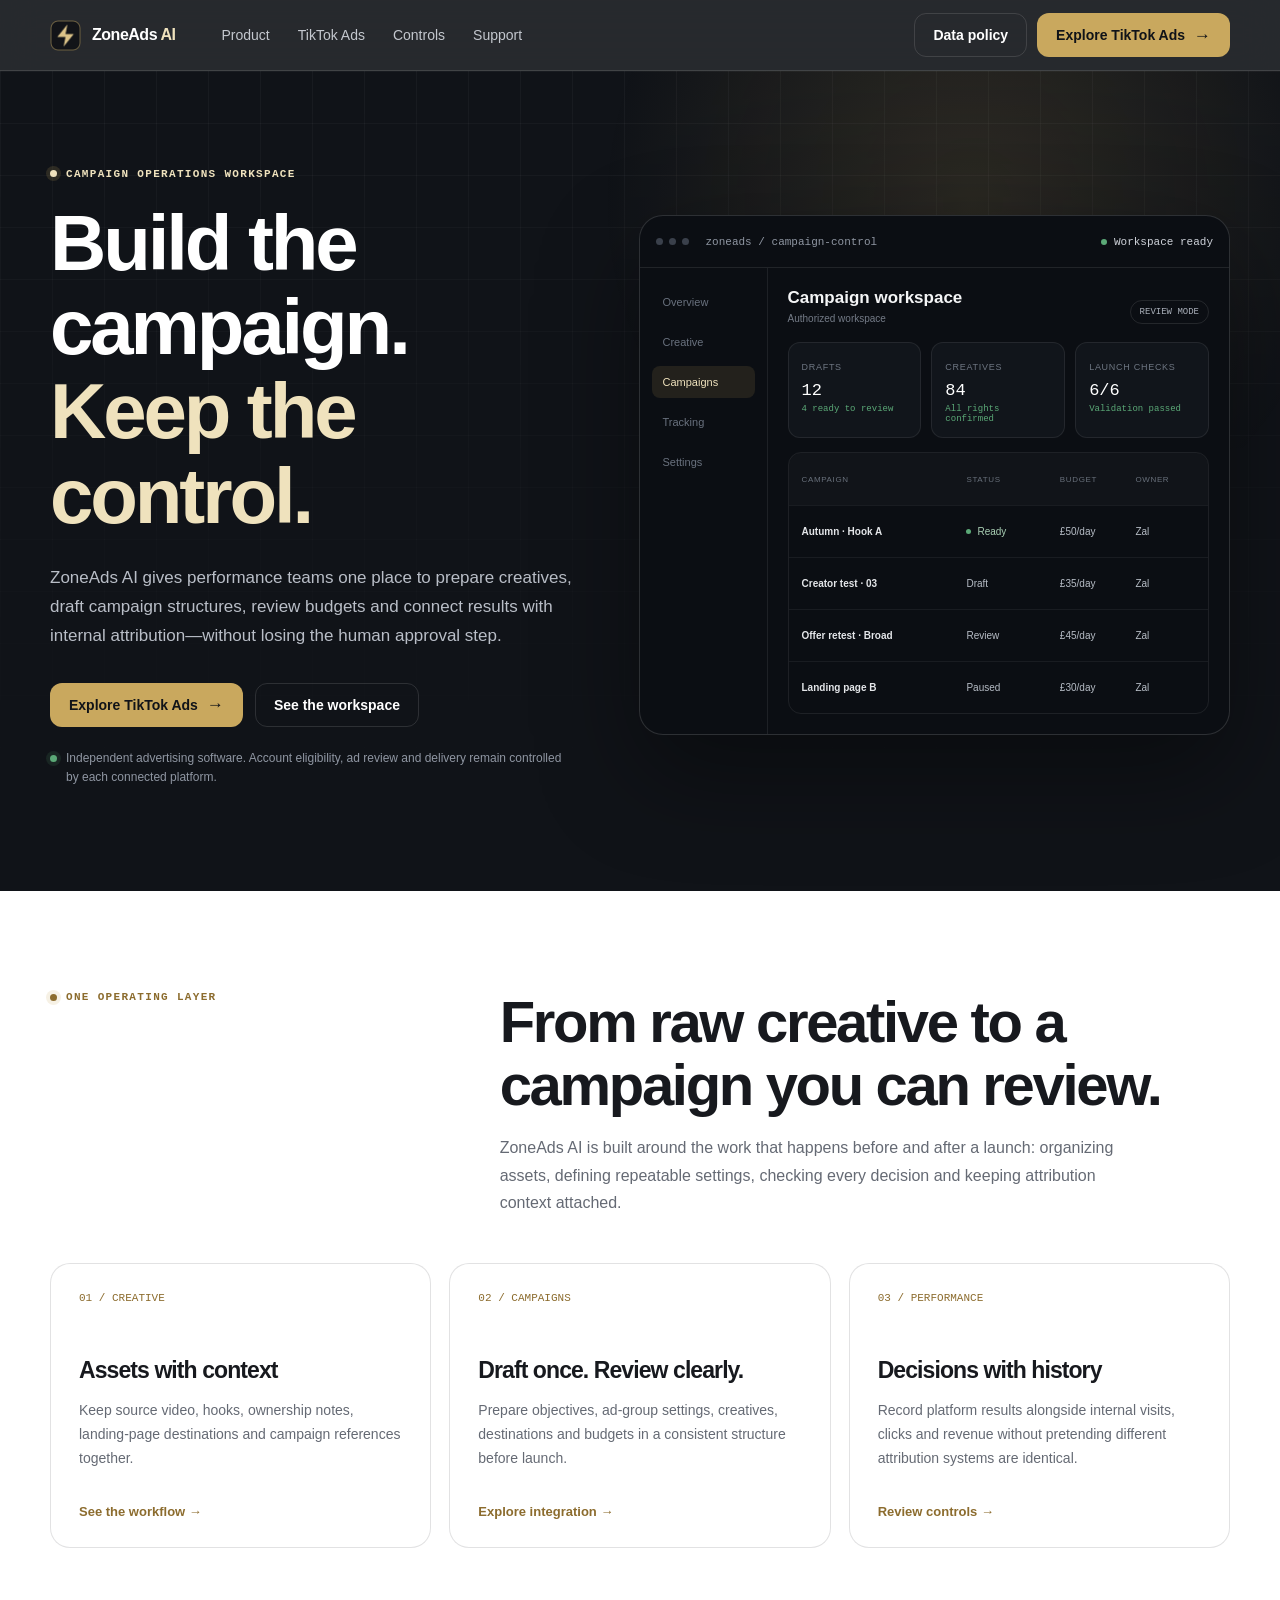
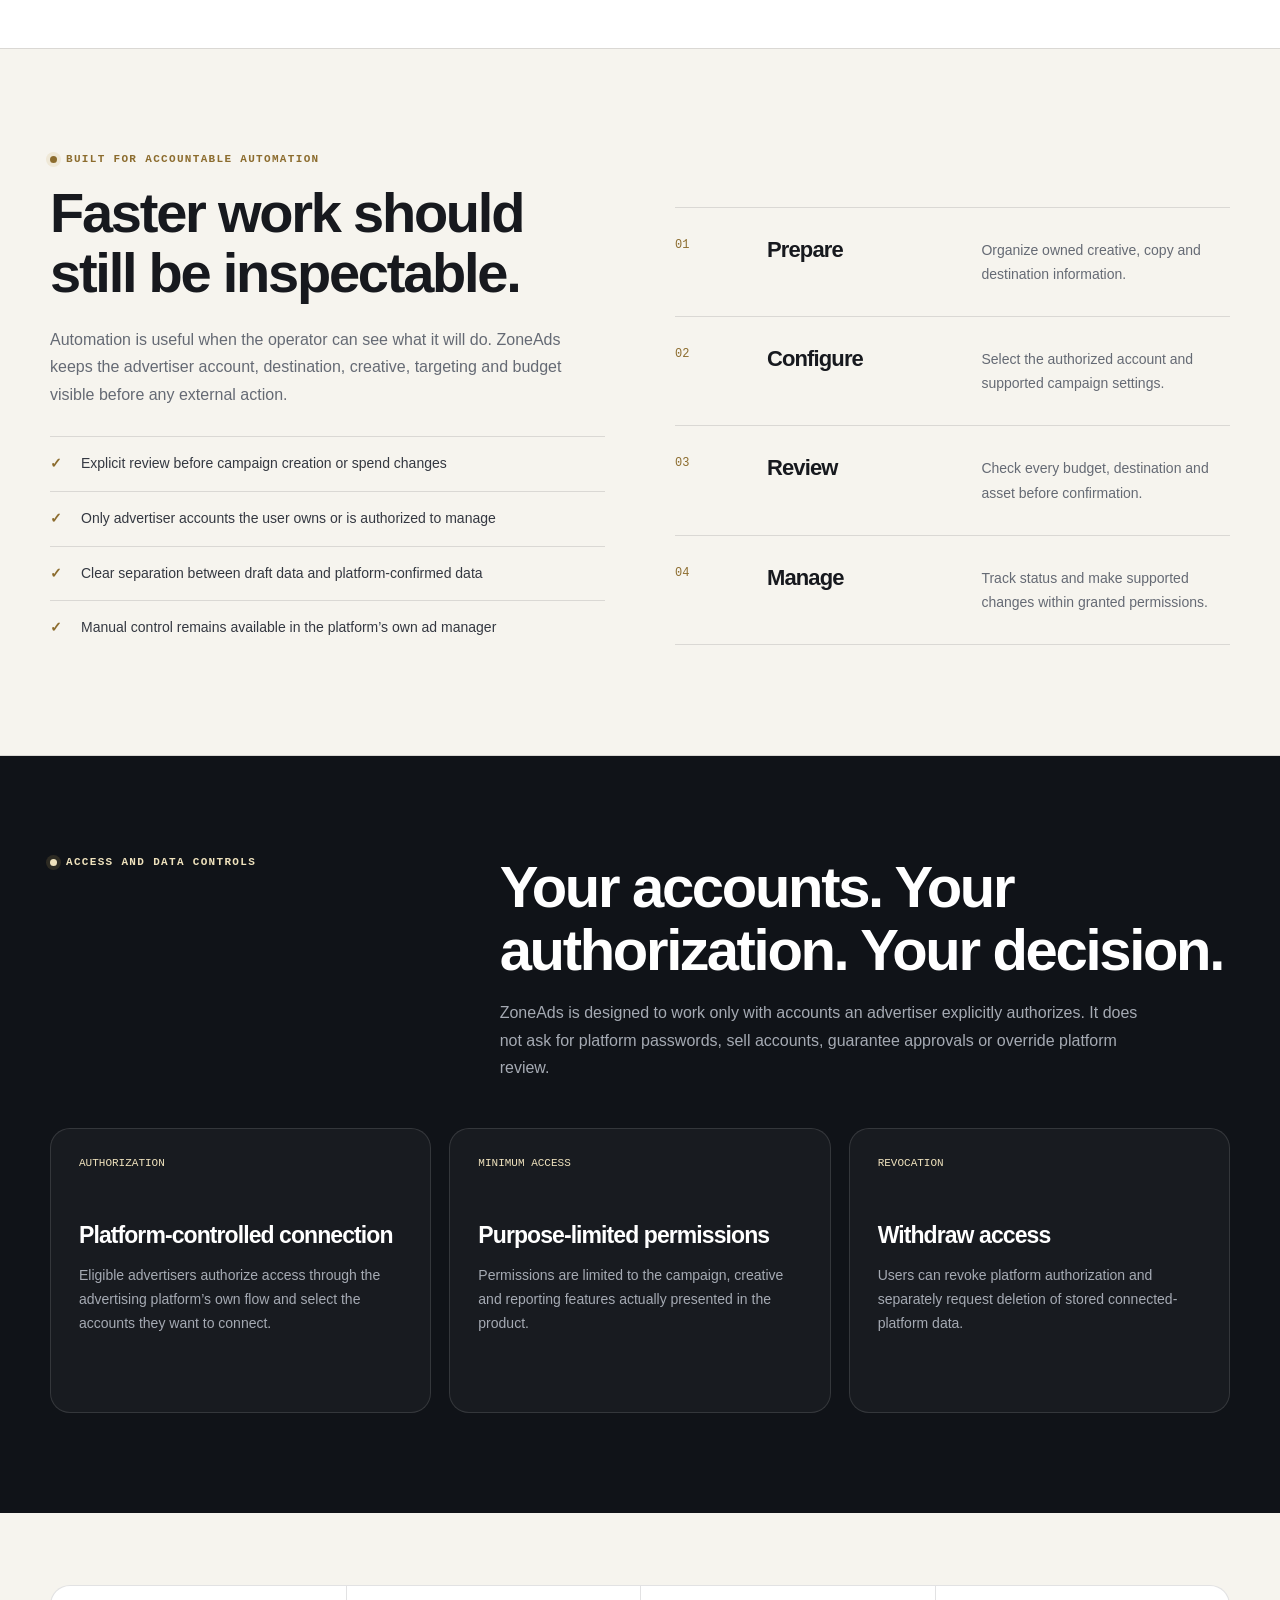
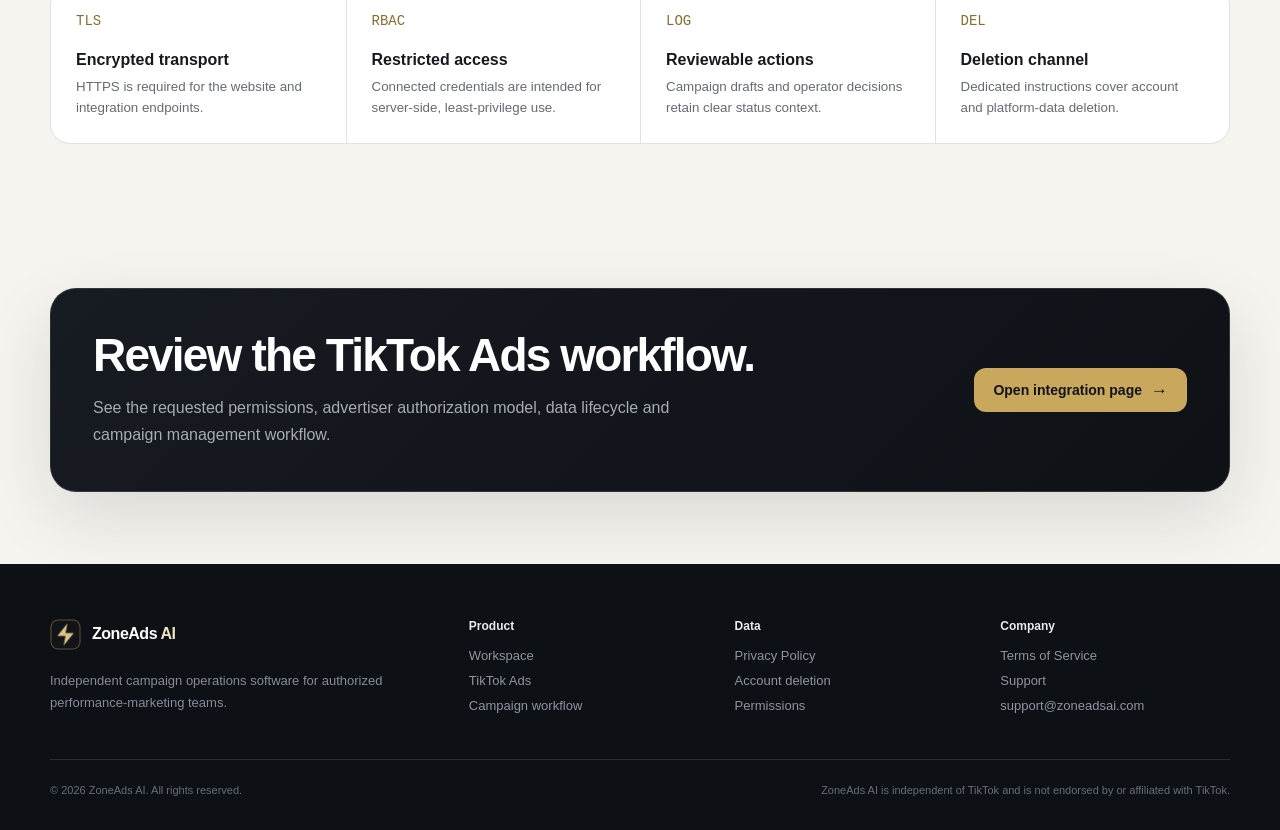
==== commit 2d94f40a: "Update security headers and align copy for TikTok API review" ====
--- a/index.html
+++ b/index.html
@@ -3,7 +3,7 @@
 <head>
   <meta charset="utf-8">
   <meta name="viewport" content="width=device-width, initial-scale=1">
-  <meta http-equiv="Content-Security-Policy" content="default-src 'self'; base-uri 'self'; form-action 'self' mailto:; img-src 'self' data:; script-src 'self'; style-src 'self'; font-src 'self'; connect-src 'self'; object-src 'none'; upgrade-insecure-requests">
+  <meta http-equiv="Content-Security-Policy" content="default-src 'self'; base-uri 'self'; form-action 'self' mailto:; img-src 'self' data: https:; script-src 'self' 'unsafe-inline'; style-src 'self' 'unsafe-inline'; font-src 'self' data:; connect-src 'self' https://*.tiktok.com; object-src 'none'; upgrade-insecure-requests">
   <meta name="referrer" content="strict-origin-when-cross-origin">
   <title>ZoneAds AI — Campaign operations for performance teams</title>
   <meta name="description" content="ZoneAds AI brings creative preparation, campaign drafting, launch controls and performance context into one reviewable workspace for authorized advertising teams.">
@@ -57,7 +57,7 @@
           <div class="microcopy">Independent advertising software. Account eligibility, ad review and delivery remain controlled by each connected platform.</div>
         </div>
 
-        <div class="app-frame rv" aria-label="Illustrative ZoneAds AI campaign workspace">
+        <div class="app-frame rv" aria-label="ZoneAds AI campaign workspace">
           <div class="app-bar">
             <span class="app-dots" aria-hidden="true"><i></i><i></i><i></i></span>
             zoneads / campaign-control
@@ -73,7 +73,7 @@
             </aside>
             <div class="app-main">
               <div class="app-title">
-                <div><strong>Campaign workspace</strong><small>Illustrative product data</small></div>
+                <div><strong>Campaign workspace</strong><small>Authorized workspace</small></div>
                 <span class="chip">REVIEW MODE</span>
               </div>
               <div class="metric-grid">
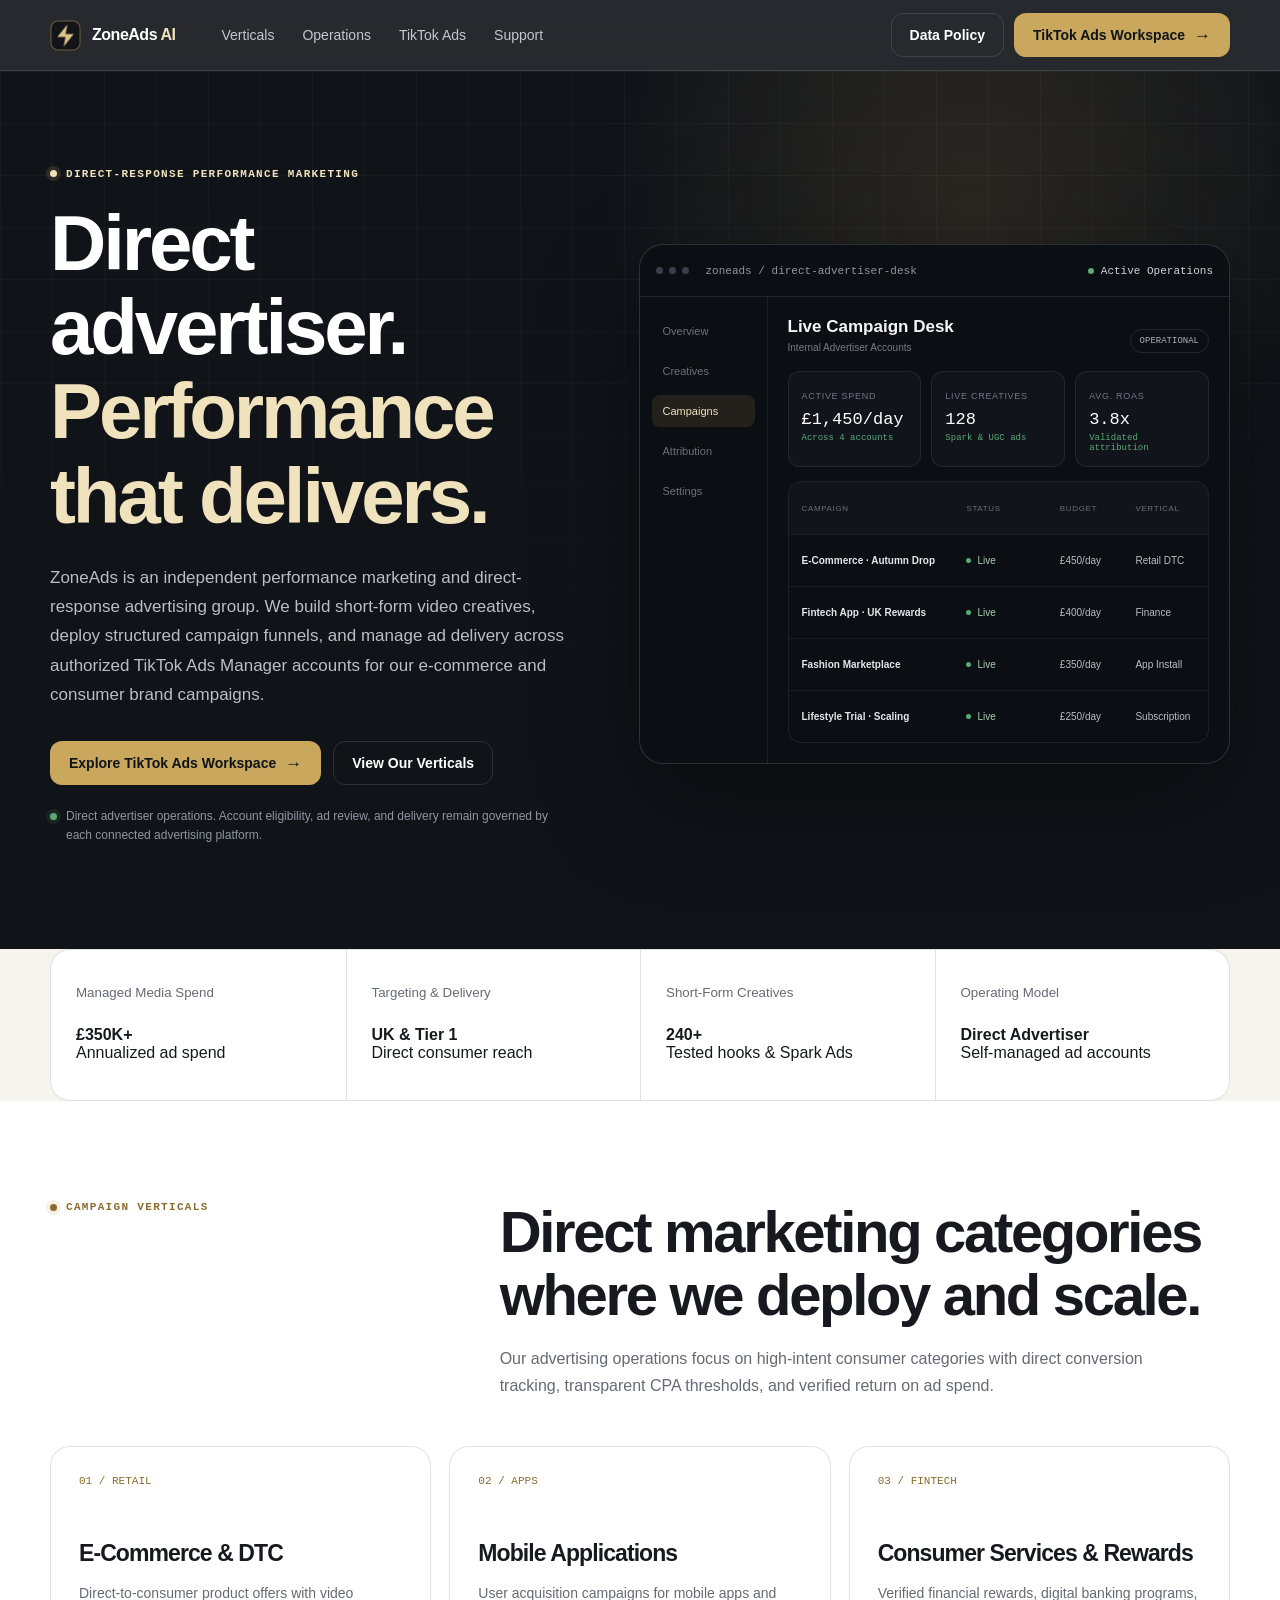
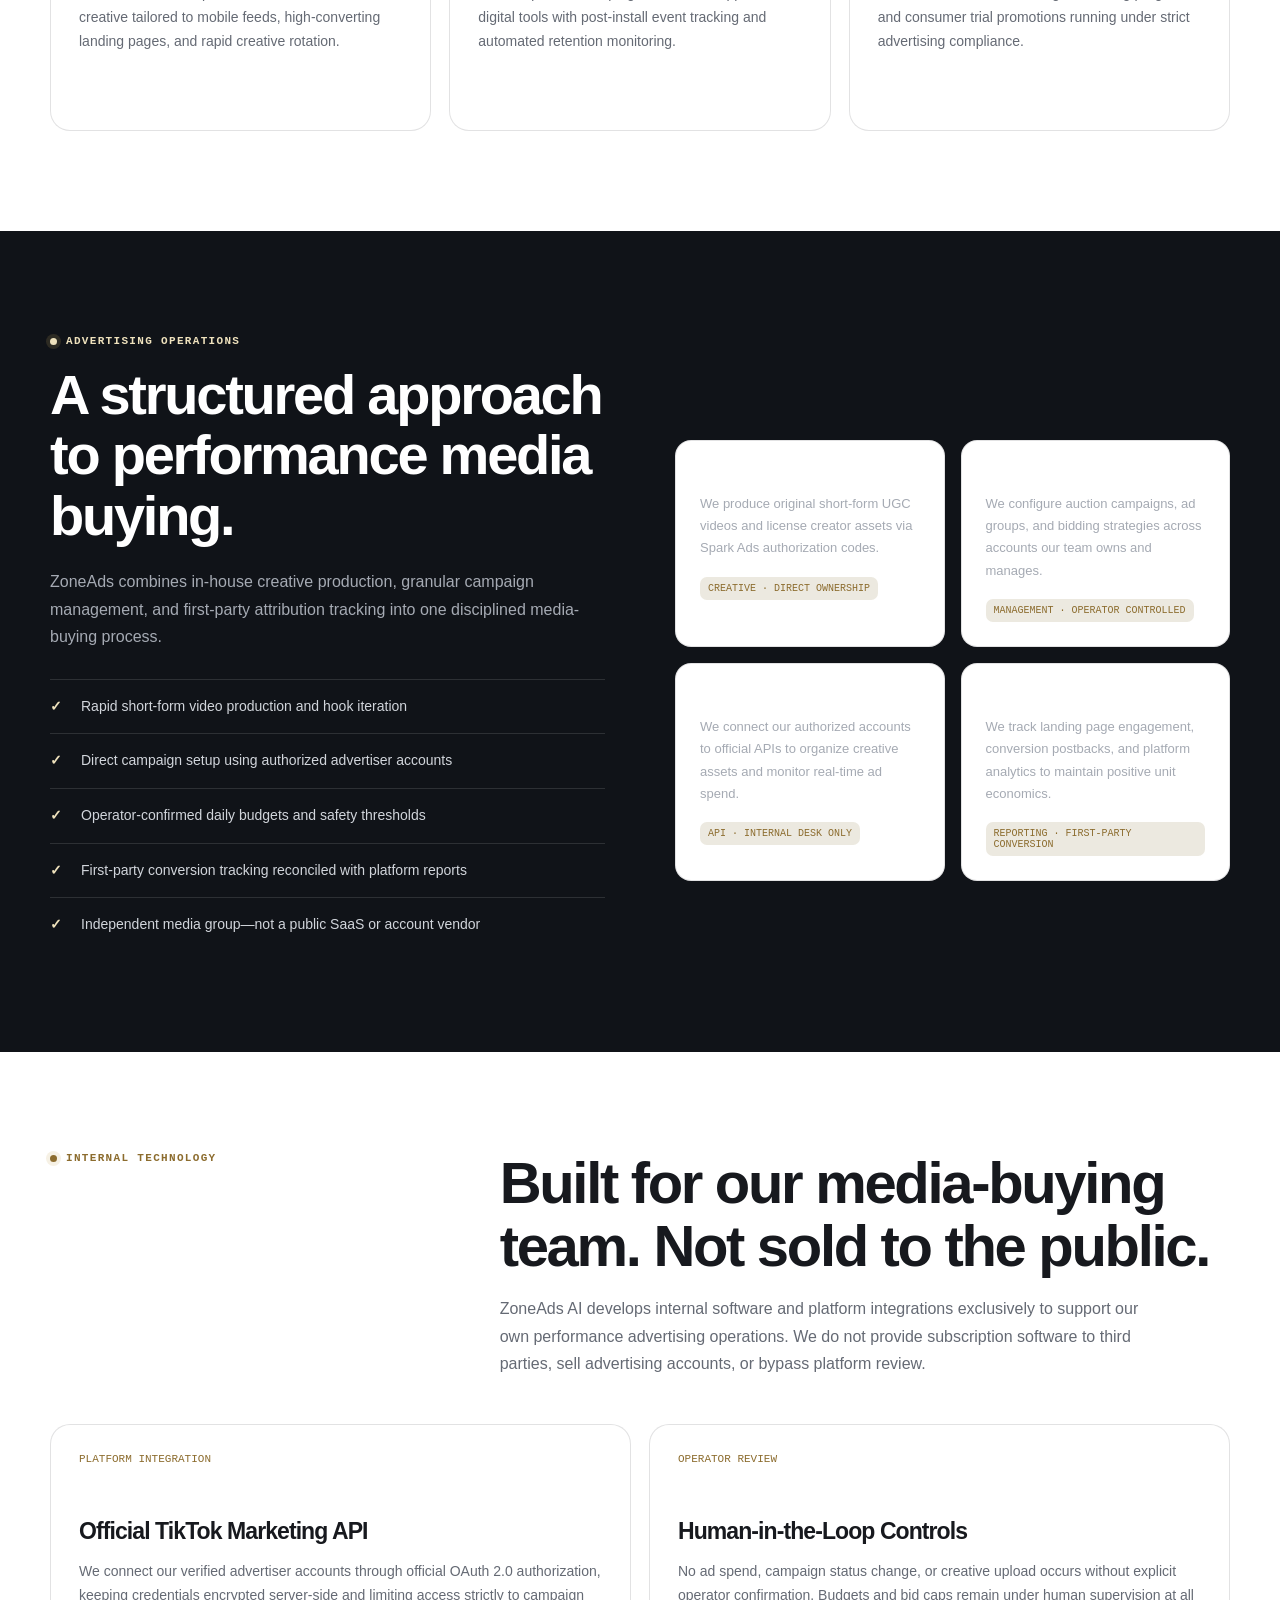
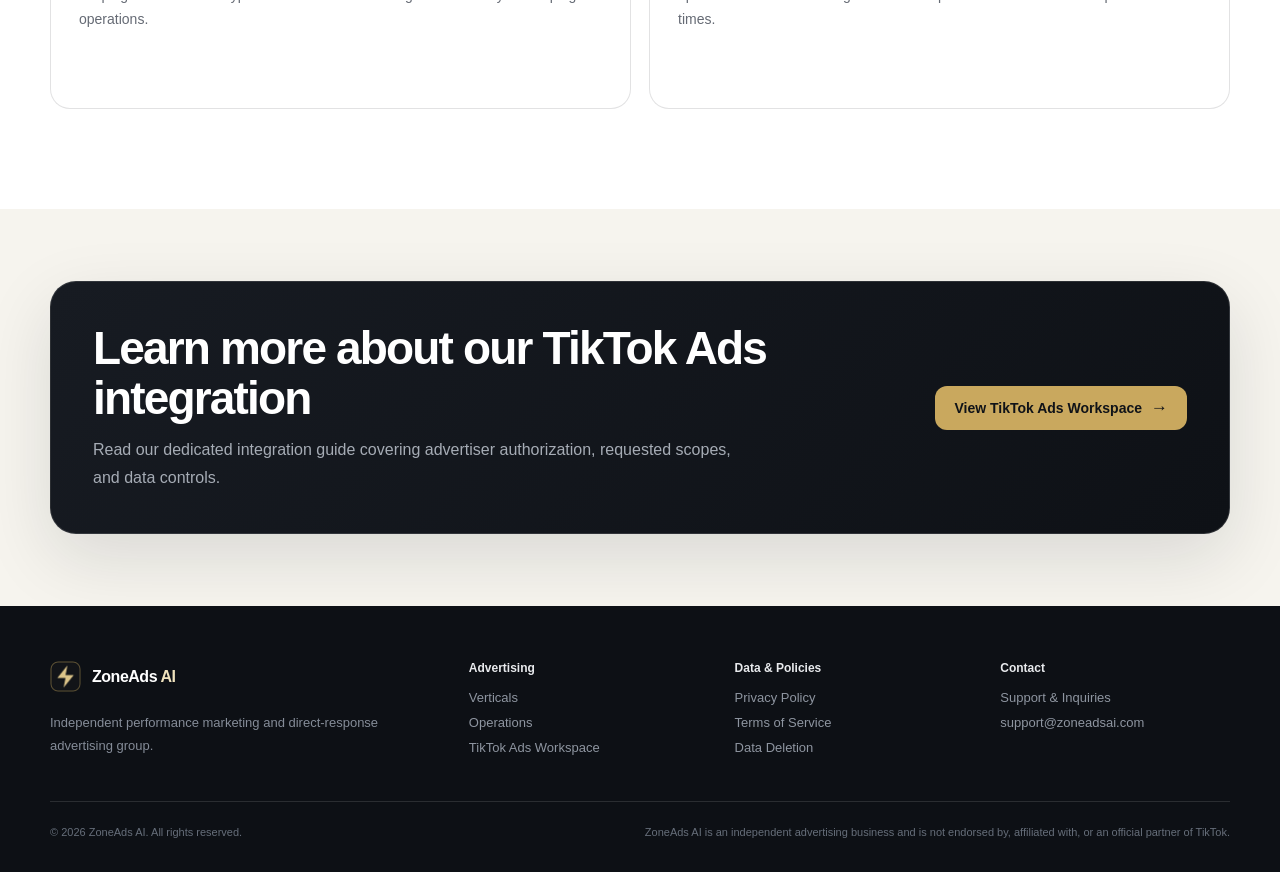
==== commit ae604b03: "Position ZoneAds as direct performance marketing advertiser and align with Taghal structure" ====
--- a/index.html
+++ b/index.html
@@ -5,8 +5,8 @@
   <meta name="viewport" content="width=device-width, initial-scale=1">
   <meta http-equiv="Content-Security-Policy" content="default-src 'self'; base-uri 'self'; form-action 'self' mailto:; img-src 'self' data: https:; script-src 'self' 'unsafe-inline'; style-src 'self' 'unsafe-inline'; font-src 'self' data:; connect-src 'self' https://*.tiktok.com; object-src 'none'; upgrade-insecure-requests">
   <meta name="referrer" content="strict-origin-when-cross-origin">
-  <title>ZoneAds AI — Campaign operations for performance teams</title>
-  <meta name="description" content="ZoneAds AI brings creative preparation, campaign drafting, launch controls and performance context into one reviewable workspace for authorized advertising teams.">
+  <title>ZoneAds — Direct Performance Advertising & Media Buying</title>
+  <meta name="description" content="ZoneAds is a direct-response performance marketing and media-buying group managing campaigns across TikTok and digital advertising platforms.">
   <link rel="canonical" href="./">
   <link rel="icon" href="favicon.svg" type="image/svg+xml">
   <link rel="apple-touch-icon" href="logo-192.png">
@@ -17,29 +17,29 @@
   <a class="skip-link" href="#main">Skip to content</a>
   <header class="site-header">
     <div class="shell nav-wrap">
-      <a class="brand" href="./" aria-label="ZoneAds AI home">
+      <a class="brand" href="./" aria-label="ZoneAds home">
         <img src="logo-64.png" alt="" width="31" height="31">
         <span>ZoneAds <span class="brand-mark">AI</span></span>
       </a>
       <nav class="main-nav" aria-label="Primary navigation">
-        <a href="#product">Product</a>
+        <a href="#verticals">Verticals</a>
+        <a href="#operations">Operations</a>
         <a href="tiktok-ads/">TikTok Ads</a>
-        <a href="#controls">Controls</a>
         <a href="support/">Support</a>
       </nav>
       <div class="nav-actions">
-        <a class="button button-ghost" href="privacy.html">Data policy</a>
-        <a class="button button-gold" href="tiktok-ads/#workflow">Explore TikTok Ads <span class="arrow">→</span></a>
+        <a class="button button-ghost" href="privacy.html">Data Policy</a>
+        <a class="button button-gold" href="tiktok-ads/">TikTok Ads Workspace <span class="arrow">→</span></a>
       </div>
       <button class="menu-button" type="button" aria-label="Open navigation" aria-expanded="false" data-menu-button><span></span></button>
     </div>
     <nav class="mobile-nav" aria-label="Mobile navigation" data-mobile-nav>
-      <a href="#product">Product</a>
+      <a href="#verticals">Verticals</a>
+      <a href="#operations">Operations</a>
       <a href="tiktok-ads/">TikTok Ads</a>
-      <a href="#controls">Controls</a>
       <a href="support/">Support</a>
       <a href="privacy.html">Privacy Policy</a>
-      <a class="button button-gold" href="tiktok-ads/#workflow">Explore TikTok Ads</a>
+      <a class="button button-gold" href="tiktok-ads/">TikTok Ads Workspace</a>
     </nav>
   </header>
 
@@ -47,46 +47,46 @@
     <section class="hero">
       <div class="shell hero-grid">
         <div class="hero-copy rv">
-          <span class="eyebrow">Campaign operations workspace</span>
-          <h1>Build the campaign.<br><span>Keep the control.</span></h1>
-          <p>ZoneAds AI gives performance teams one place to prepare creatives, draft campaign structures, review budgets and connect results with internal attribution—without losing the human approval step.</p>
+          <span class="eyebrow">Direct-Response Performance Marketing</span>
+          <h1>Direct advertiser.<br><span>Performance that delivers.</span></h1>
+          <p>ZoneAds is an independent performance marketing and direct-response advertising group. We build short-form video creatives, deploy structured campaign funnels, and manage ad delivery across authorized TikTok Ads Manager accounts for our e-commerce and consumer brand campaigns.</p>
           <div class="hero-actions">
-            <a class="button button-gold" href="tiktok-ads/">Explore TikTok Ads <span class="arrow">→</span></a>
-            <a class="button button-ghost" href="#product">See the workspace</a>
-          </div>
-          <div class="microcopy">Independent advertising software. Account eligibility, ad review and delivery remain controlled by each connected platform.</div>
-        </div>
-
-        <div class="app-frame rv" aria-label="ZoneAds AI campaign workspace">
+            <a class="button button-gold" href="tiktok-ads/">Explore TikTok Ads Workspace <span class="arrow">→</span></a>
+            <a class="button button-ghost" href="#verticals">View Our Verticals</a>
+          </div>
+          <div class="microcopy">Direct advertiser operations. Account eligibility, ad review, and delivery remain governed by each connected advertising platform.</div>
+        </div>
+
+        <div class="app-frame rv" aria-label="ZoneAds Campaign Operations Console">
           <div class="app-bar">
             <span class="app-dots" aria-hidden="true"><i></i><i></i><i></i></span>
-            zoneads / campaign-control
-            <span class="app-state">Workspace ready</span>
+            zoneads / direct-advertiser-desk
+            <span class="app-state">Active Operations</span>
           </div>
           <div class="app-body">
-            <aside class="app-sidebar" aria-label="Workspace sections">
+            <aside class="app-sidebar" aria-label="Operations sections">
               <span>Overview</span>
-              <span>Creative</span>
+              <span>Creatives</span>
               <span class="active">Campaigns</span>
-              <span>Tracking</span>
+              <span>Attribution</span>
               <span>Settings</span>
             </aside>
             <div class="app-main">
               <div class="app-title">
-                <div><strong>Campaign workspace</strong><small>Authorized workspace</small></div>
-                <span class="chip">REVIEW MODE</span>
+                <div><strong>Live Campaign Desk</strong><small>Internal Advertiser Accounts</small></div>
+                <span class="chip">OPERATIONAL</span>
               </div>
               <div class="metric-grid">
-                <div class="metric"><small>Drafts</small><strong>12</strong><em>4 ready to review</em></div>
-                <div class="metric"><small>Creatives</small><strong>84</strong><em>All rights confirmed</em></div>
-                <div class="metric"><small>Launch checks</small><strong>6/6</strong><em>Validation passed</em></div>
+                <div class="metric"><small>Active Spend</small><strong>£1,450/day</strong><em>Across 4 accounts</em></div>
+                <div class="metric"><small>Live Creatives</small><strong>128</strong><em>Spark & UGC ads</em></div>
+                <div class="metric"><small>Avg. ROAS</small><strong>3.8x</strong><em>Validated attribution</em></div>
               </div>
-              <div class="app-table" role="table" aria-label="Campaign examples">
-                <div class="app-row" role="row"><span>Campaign</span><span>Status</span><span>Budget</span><span>Owner</span></div>
-                <div class="app-row" role="row"><strong>Autumn · Hook A</strong><span class="status">Ready</span><span>£50/day</span><span>Zal</span></div>
-                <div class="app-row" role="row"><strong>Creator test · 03</strong><span>Draft</span><span>£35/day</span><span>Zal</span></div>
-                <div class="app-row" role="row"><strong>Offer retest · Broad</strong><span>Review</span><span>£45/day</span><span>Zal</span></div>
-                <div class="app-row" role="row"><strong>Landing page B</strong><span>Paused</span><span>£30/day</span><span>Zal</span></div>
+              <div class="app-table" role="table" aria-label="Campaign operations">
+                <div class="app-row" role="row"><span>Campaign</span><span>Status</span><span>Budget</span><span>Vertical</span></div>
+                <div class="app-row" role="row"><strong>E-Commerce · Autumn Drop</strong><span class="status">Live</span><span>£450/day</span><span>Retail DTC</span></div>
+                <div class="app-row" role="row"><strong>Fintech App · UK Rewards</strong><span class="status">Live</span><span>£400/day</span><span>Finance</span></div>
+                <div class="app-row" role="row"><strong>Fashion Marketplace</strong><span class="status">Live</span><span>£350/day</span><span>App Install</span></div>
+                <div class="app-row" role="row"><strong>Lifestyle Trial · Scaling</strong><span class="status">Live</span><span>£250/day</span><span>Subscription</span></div>
               </div>
             </div>
           </div>
@@ -94,87 +94,114 @@
       </div>
     </section>
 
-    <section class="section section-white" id="product">
+    <div class="shell">
+      <div class="trust-strip rv">
+        <div class="trust-item"><small>Managed Media Spend</small><strong>£350K+</strong><span>Annualized ad spend</span></div>
+        <div class="trust-item"><small>Targeting & Delivery</small><strong>UK & Tier 1</strong><span>Direct consumer reach</span></div>
+        <div class="trust-item"><small>Short-Form Creatives</small><strong>240+</strong><span>Tested hooks & Spark Ads</span></div>
+        <div class="trust-item"><small>Operating Model</small><strong>Direct Advertiser</strong><span>Self-managed ad accounts</span></div>
+      </div>
+    </div>
+
+    <section class="section section-white" id="verticals">
       <div class="shell">
         <div class="section-head rv">
-          <span class="eyebrow">One operating layer</span>
+          <span class="eyebrow">Campaign Verticals</span>
           <div>
-            <h2>From raw creative to a campaign you can review.</h2>
-            <p>ZoneAds AI is built around the work that happens before and after a launch: organizing assets, defining repeatable settings, checking every decision and keeping attribution context attached.</p>
+            <h2>Direct marketing categories where we deploy and scale.</h2>
+            <p>Our advertising operations focus on high-intent consumer categories with direct conversion tracking, transparent CPA thresholds, and verified return on ad spend.</p>
           </div>
         </div>
         <div class="feature-grid">
           <article class="feature-card rv">
-            <span class="feature-number">01 / CREATIVE</span>
-            <h3>Assets with context</h3>
-            <p>Keep source video, hooks, ownership notes, landing-page destinations and campaign references together.</p>
-            <a class="feature-link" href="tiktok-ads/#workflow">See the workflow →</a>
-          </article>
-          <article class="feature-card rv">
-            <span class="feature-number">02 / CAMPAIGNS</span>
-            <h3>Draft once. Review clearly.</h3>
-            <p>Prepare objectives, ad-group settings, creatives, destinations and budgets in a consistent structure before launch.</p>
-            <a class="feature-link" href="tiktok-ads/#workflow">Explore integration →</a>
-          </article>
-          <article class="feature-card rv">
-            <span class="feature-number">03 / PERFORMANCE</span>
-            <h3>Decisions with history</h3>
-            <p>Record platform results alongside internal visits, clicks and revenue without pretending different attribution systems are identical.</p>
-            <a class="feature-link" href="#controls">Review controls →</a>
-          </article>
-        </div>
-      </div>
-    </section>
-
-    <section class="section section-border">
+            <span class="feature-number">01 / RETAIL</span>
+            <h3>E-Commerce & DTC</h3>
+            <p>Direct-to-consumer product offers with video creative tailored to mobile feeds, high-converting landing pages, and rapid creative rotation.</p>
+          </article>
+          <article class="feature-card rv">
+            <span class="feature-number">02 / APPS</span>
+            <h3>Mobile Applications</h3>
+            <p>User acquisition campaigns for mobile apps and digital tools with post-install event tracking and automated retention monitoring.</p>
+          </article>
+          <article class="feature-card rv">
+            <span class="feature-number">03 / FINTECH</span>
+            <h3>Consumer Services & Rewards</h3>
+            <p>Verified financial rewards, digital banking programs, and consumer trial promotions running under strict advertising compliance.</p>
+          </article>
+        </div>
+      </div>
+    </section>
+
+    <section class="section section-dark dark" id="operations">
       <div class="shell split">
         <div class="split-copy rv">
-          <span class="eyebrow">Built for accountable automation</span>
-          <h2>Faster work should still be inspectable.</h2>
-          <p>Automation is useful when the operator can see what it will do. ZoneAds keeps the advertiser account, destination, creative, targeting and budget visible before any external action.</p>
+          <span class="eyebrow">Advertising Operations</span>
+          <h2>A structured approach to performance media buying.</h2>
+          <p>ZoneAds combines in-house creative production, granular campaign management, and first-party attribution tracking into one disciplined media-buying process.</p>
           <ul class="check-list">
-            <li>Explicit review before campaign creation or spend changes</li>
-            <li>Only advertiser accounts the user owns or is authorized to manage</li>
-            <li>Clear separation between draft data and platform-confirmed data</li>
-            <li>Manual control remains available in the platform’s own ad manager</li>
+            <li>Rapid short-form video production and hook iteration</li>
+            <li>Direct campaign setup using authorized advertiser accounts</li>
+            <li>Operator-confirmed daily budgets and safety thresholds</li>
+            <li>First-party conversion tracking reconciled with platform reports</li>
+            <li>Independent media group—not a public SaaS or account vendor</li>
           </ul>
         </div>
-        <div class="workflow rv" aria-label="ZoneAds workflow">
-          <div class="workflow-item"><h3>Prepare</h3><p>Organize owned creative, copy and destination information.</p></div>
-          <div class="workflow-item"><h3>Configure</h3><p>Select the authorized account and supported campaign settings.</p></div>
-          <div class="workflow-item"><h3>Review</h3><p>Check every budget, destination and asset before confirmation.</p></div>
-          <div class="workflow-item"><h3>Manage</h3><p>Track status and make supported changes within granted permissions.</p></div>
-        </div>
-      </div>
-    </section>
-
-    <section class="section section-dark dark" id="controls">
+        <div class="permission-grid rv">
+          <article class="permission-card">
+            <strong>In-House Creative Studio</strong>
+            <p>We produce original short-form UGC videos and license creator assets via Spark Ads authorization codes.</p>
+            <code>CREATIVE · DIRECT OWNERSHIP</code>
+          </article>
+          <article class="permission-card">
+            <strong>Campaign Delivery</strong>
+            <p>We configure auction campaigns, ad groups, and bidding strategies across accounts our team owns and manages.</p>
+            <code>MANAGEMENT · OPERATOR CONTROLLED</code>
+          </article>
+          <article class="permission-card">
+            <strong>Internal Tooling Workspace</strong>
+            <p>We connect our authorized accounts to official APIs to organize creative assets and monitor real-time ad spend.</p>
+            <code>API · INTERNAL DESK ONLY</code>
+          </article>
+          <article class="permission-card">
+            <strong>Attribution & Reporting</strong>
+            <p>We track landing page engagement, conversion postbacks, and platform analytics to maintain positive unit economics.</p>
+            <code>REPORTING · FIRST-PARTY CONVERSION</code>
+          </article>
+        </div>
+      </div>
+    </section>
+
+    <section class="section section-white">
       <div class="shell">
         <div class="section-head rv">
-          <span class="eyebrow">Access and data controls</span>
-          <div><h2>Your accounts. Your authorization. Your decision.</h2><p>ZoneAds is designed to work only with accounts an advertiser explicitly authorizes. It does not ask for platform passwords, sell accounts, guarantee approvals or override platform review.</p></div>
-        </div>
-        <div class="feature-grid">
-          <article class="feature-card dark-card rv"><span class="feature-number">AUTHORIZATION</span><h3>Platform-controlled connection</h3><p>Eligible advertisers authorize access through the advertising platform’s own flow and select the accounts they want to connect.</p></article>
-          <article class="feature-card dark-card rv"><span class="feature-number">MINIMUM ACCESS</span><h3>Purpose-limited permissions</h3><p>Permissions are limited to the campaign, creative and reporting features actually presented in the product.</p></article>
-          <article class="feature-card dark-card rv"><span class="feature-number">REVOCATION</span><h3>Withdraw access</h3><p>Users can revoke platform authorization and separately request deletion of stored connected-platform data.</p></article>
-        </div>
-      </div>
-    </section>
-
-    <section class="section-sm">
-      <div class="shell trust-strip rv" aria-label="ZoneAds trust commitments">
-        <div class="trust-item"><span class="trust-icon">TLS</span><strong>Encrypted transport</strong><small>HTTPS is required for the website and integration endpoints.</small></div>
-        <div class="trust-item"><span class="trust-icon">RBAC</span><strong>Restricted access</strong><small>Connected credentials are intended for server-side, least-privilege use.</small></div>
-        <div class="trust-item"><span class="trust-icon">LOG</span><strong>Reviewable actions</strong><small>Campaign drafts and operator decisions retain clear status context.</small></div>
-        <div class="trust-item"><span class="trust-icon">DEL</span><strong>Deletion channel</strong><small>Dedicated instructions cover account and platform-data deletion.</small></div>
+          <span class="eyebrow">Internal Technology</span>
+          <div>
+            <h2>Built for our media-buying team. Not sold to the public.</h2>
+            <p>ZoneAds AI develops internal software and platform integrations exclusively to support our own performance advertising operations. We do not provide subscription software to third parties, sell advertising accounts, or bypass platform review.</p>
+          </div>
+        </div>
+        <div class="feature-grid feature-grid-four">
+          <article class="feature-card rv">
+            <span class="feature-number">PLATFORM INTEGRATION</span>
+            <h3>Official TikTok Marketing API</h3>
+            <p>We connect our verified advertiser accounts through official OAuth 2.0 authorization, keeping credentials encrypted server-side and limiting access strictly to campaign operations.</p>
+          </article>
+          <article class="feature-card rv">
+            <span class="feature-number">OPERATOR REVIEW</span>
+            <h3>Human-in-the-Loop Controls</h3>
+            <p>No ad spend, campaign status change, or creative upload occurs without explicit operator confirmation. Budgets and bid caps remain under human supervision at all times.</p>
+          </article>
+        </div>
       </div>
     </section>
 
     <section class="section-sm">
       <div class="shell cta-card rv">
-        <div><h2>Review the TikTok Ads workflow.</h2><p>See the requested permissions, advertiser authorization model, data lifecycle and campaign management workflow.</p></div>
-        <a class="button button-gold" href="tiktok-ads/">Open integration page <span class="arrow">→</span></a>
+        <div>
+          <h2>Learn more about our TikTok Ads integration</h2>
+          <p>Read our dedicated integration guide covering advertiser authorization, requested scopes, and data controls.</p>
+        </div>
+        <a class="button button-gold" href="tiktok-ads/">View TikTok Ads Workspace <span class="arrow">→</span></a>
       </div>
     </section>
   </main>
@@ -182,12 +209,35 @@
   <footer class="site-footer">
     <div class="shell">
       <div class="footer-top">
-        <div class="footer-intro"><a class="brand" href="./"><img src="logo-64.png" alt="" width="31" height="31"><span>ZoneAds <span class="brand-mark">AI</span></span></a><p>Independent campaign operations software for authorized performance-marketing teams.</p></div>
-        <div class="footer-col"><strong>Product</strong><a href="#product">Workspace</a><a href="tiktok-ads/">TikTok Ads</a><a href="tiktok-ads/#workflow">Campaign workflow</a></div>
-        <div class="footer-col"><strong>Data</strong><a href="privacy.html">Privacy Policy</a><a href="account-deletion/">Account deletion</a><a href="tiktok-ads/#permissions">Permissions</a></div>
-        <div class="footer-col"><strong>Company</strong><a href="terms.html">Terms of Service</a><a href="support/">Support</a><a href="mailto:support@zoneadsai.com">support@zoneadsai.com</a></div>
-      </div>
-      <div class="footer-bottom"><span>© 2026 ZoneAds AI. All rights reserved.</span><span>ZoneAds AI is independent of TikTok and is not endorsed by or affiliated with TikTok.</span></div>
+        <div class="footer-intro">
+          <a class="brand" href="./">
+            <img src="logo-64.png" alt="" width="31" height="31">
+            <span>ZoneAds <span class="brand-mark">AI</span></span>
+          </a>
+          <p>Independent performance marketing and direct-response advertising group.</p>
+        </div>
+        <div class="footer-col">
+          <strong>Advertising</strong>
+          <a href="#verticals">Verticals</a>
+          <a href="#operations">Operations</a>
+          <a href="tiktok-ads/">TikTok Ads Workspace</a>
+        </div>
+        <div class="footer-col">
+          <strong>Data & Policies</strong>
+          <a href="privacy.html">Privacy Policy</a>
+          <a href="terms.html">Terms of Service</a>
+          <a href="account-deletion/">Data Deletion</a>
+        </div>
+        <div class="footer-col">
+          <strong>Contact</strong>
+          <a href="support/">Support & Inquiries</a>
+          <a href="mailto:support@zoneadsai.com">support@zoneadsai.com</a>
+        </div>
+      </div>
+      <div class="footer-bottom">
+        <span>© 2026 ZoneAds AI. All rights reserved.</span>
+        <span>ZoneAds AI is an independent advertising business and is not endorsed by, affiliated with, or an official partner of TikTok.</span>
+      </div>
     </div>
   </footer>
 </body>
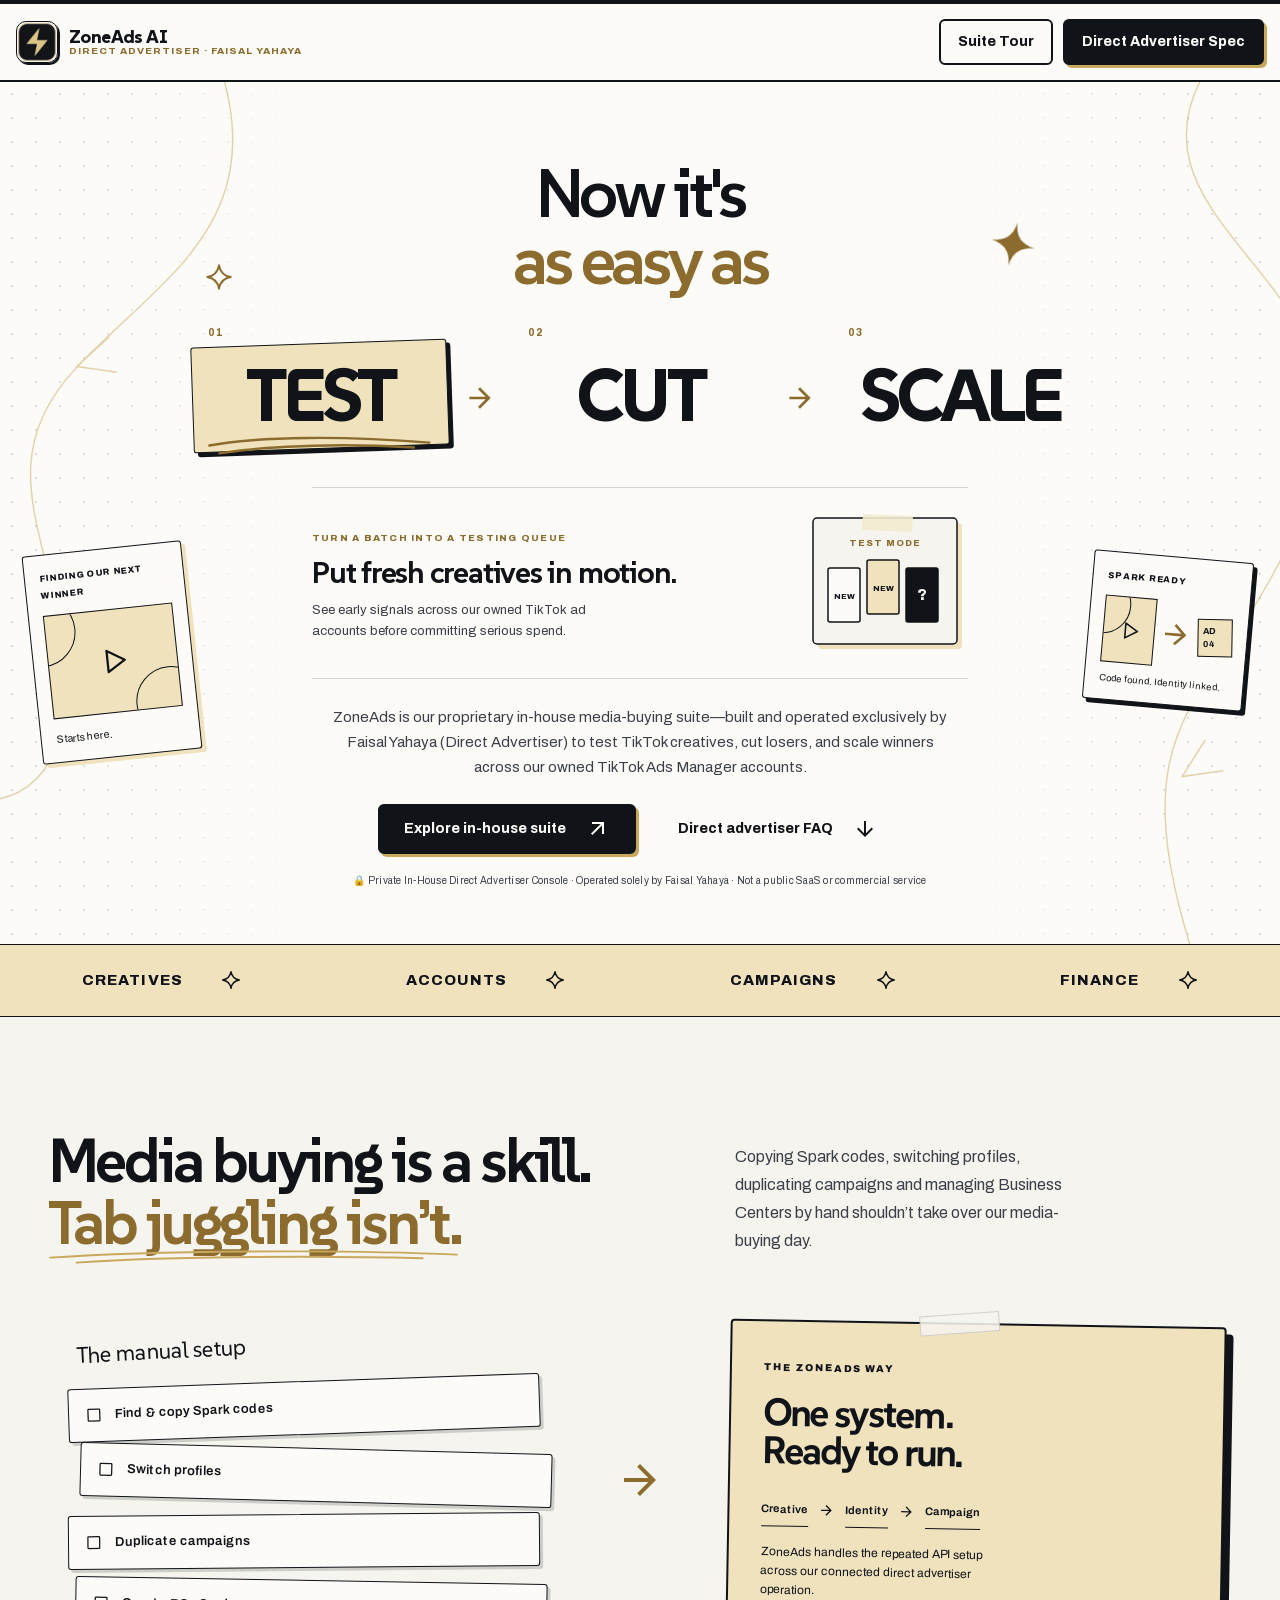
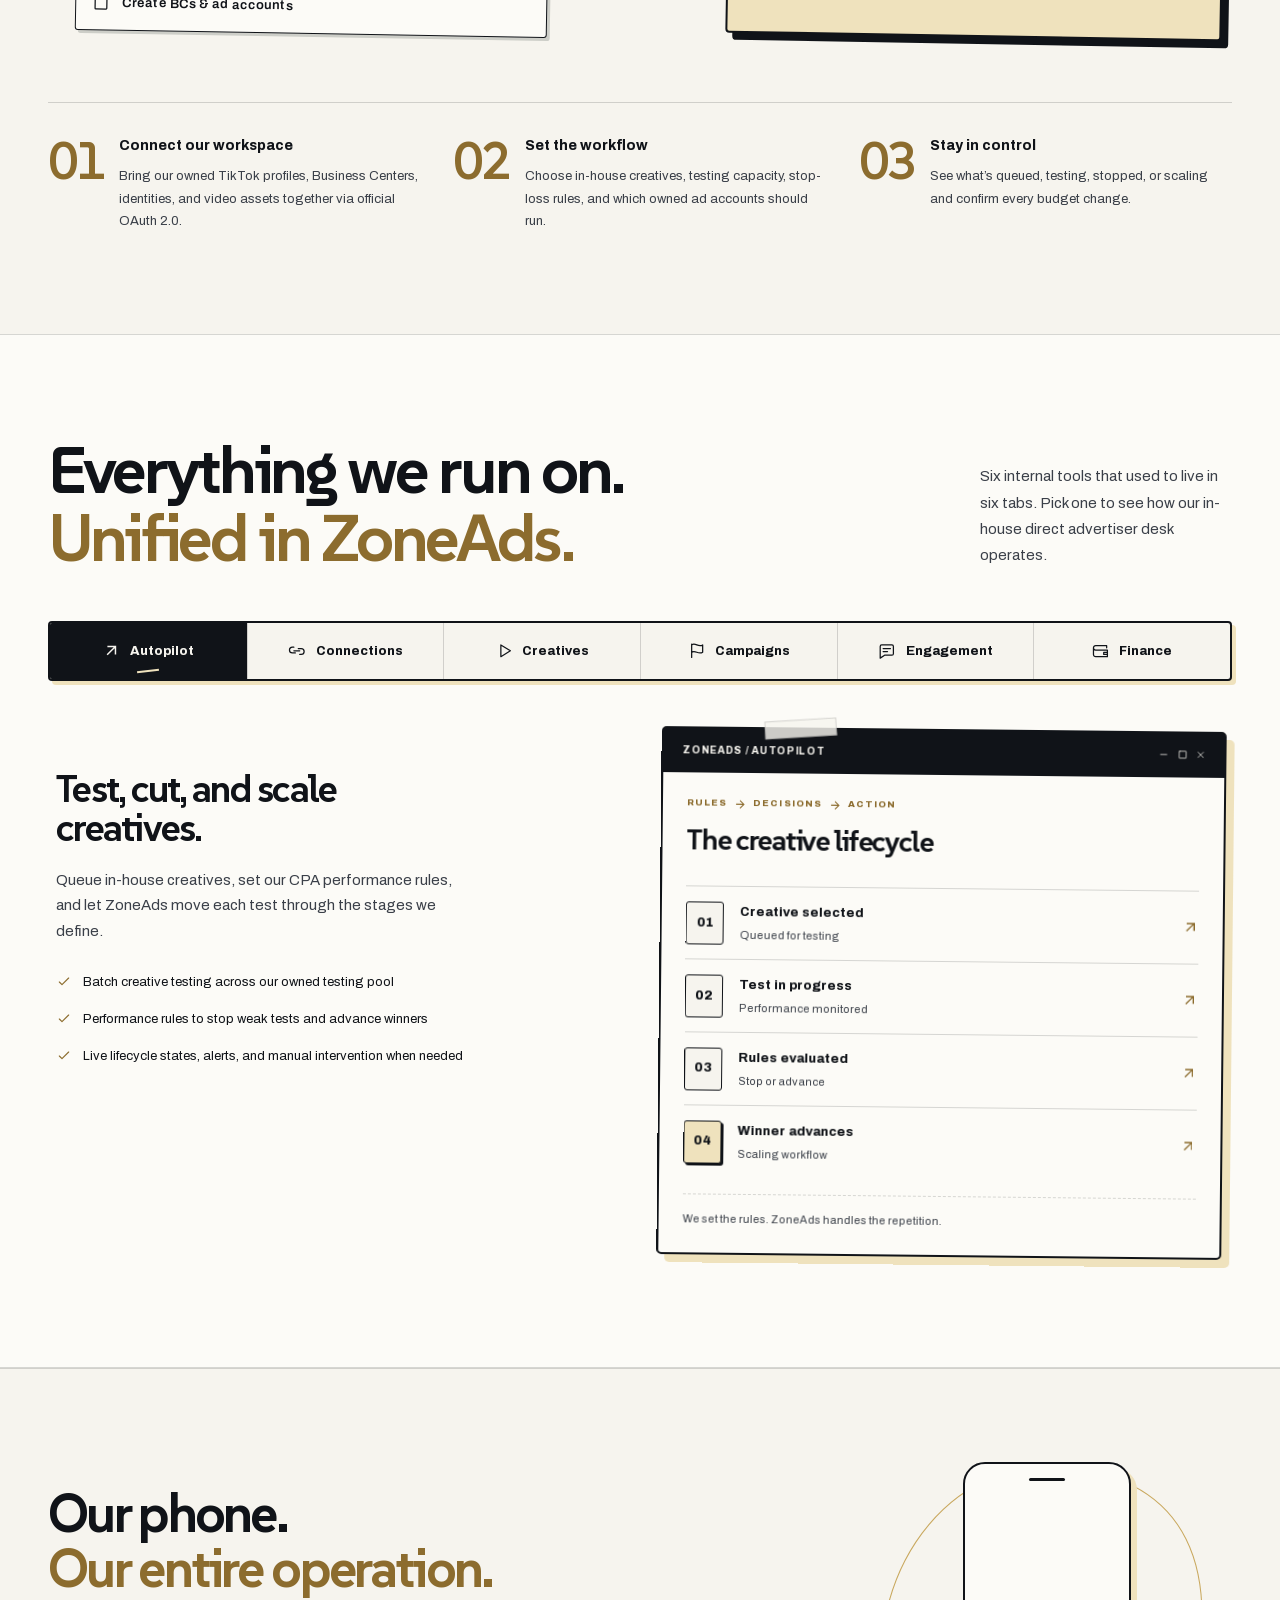
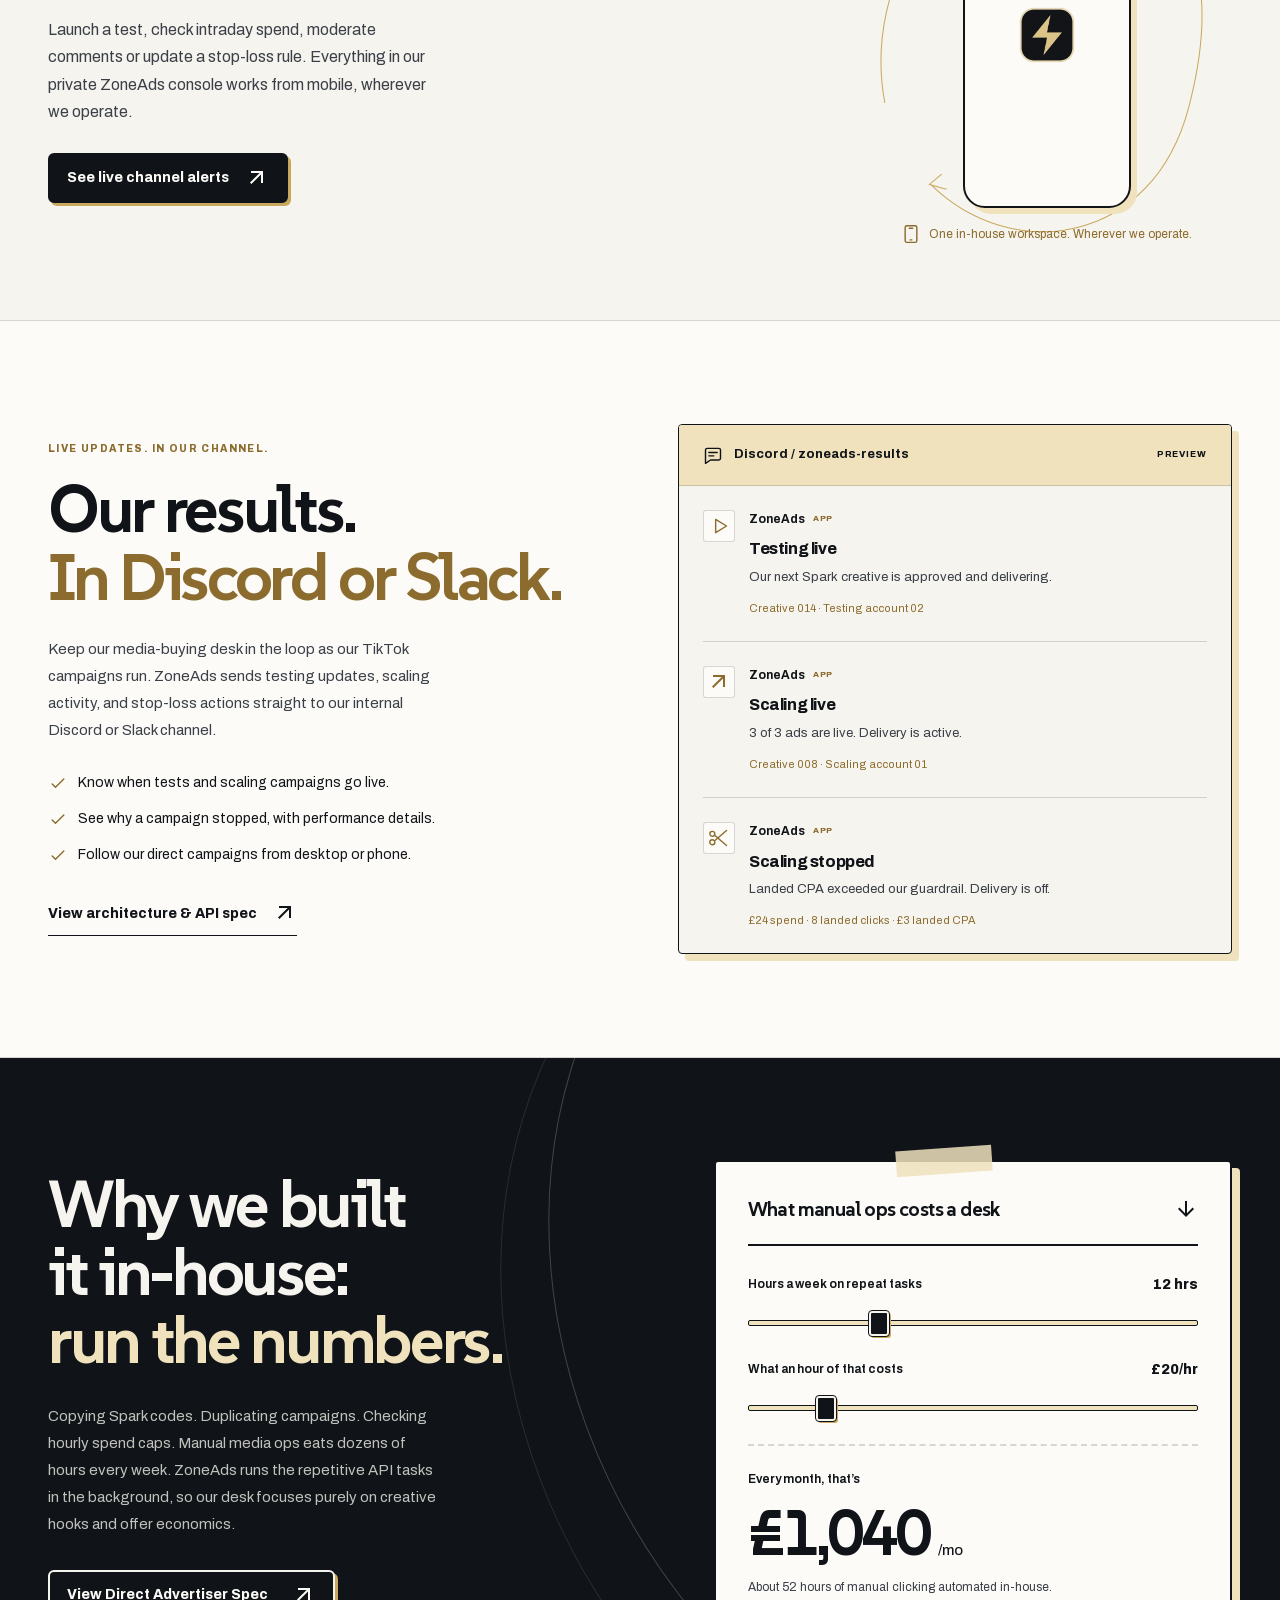
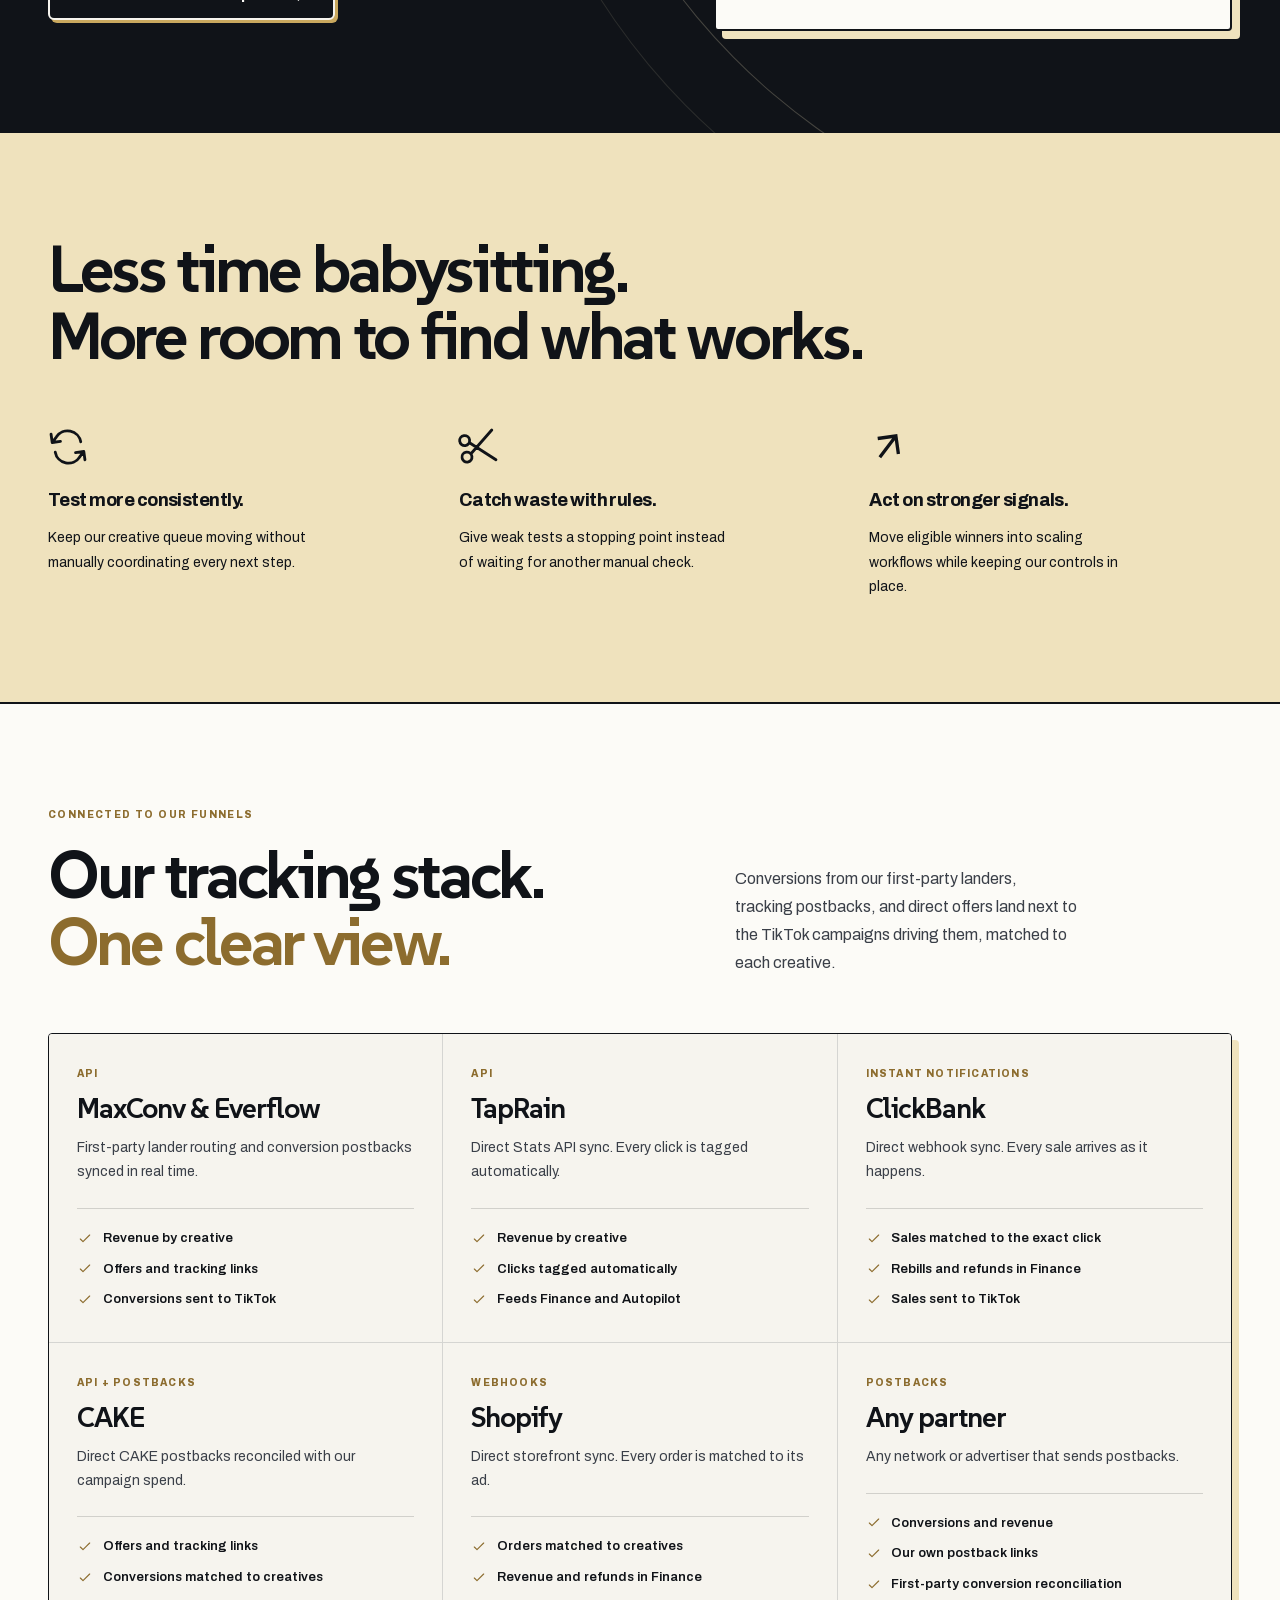
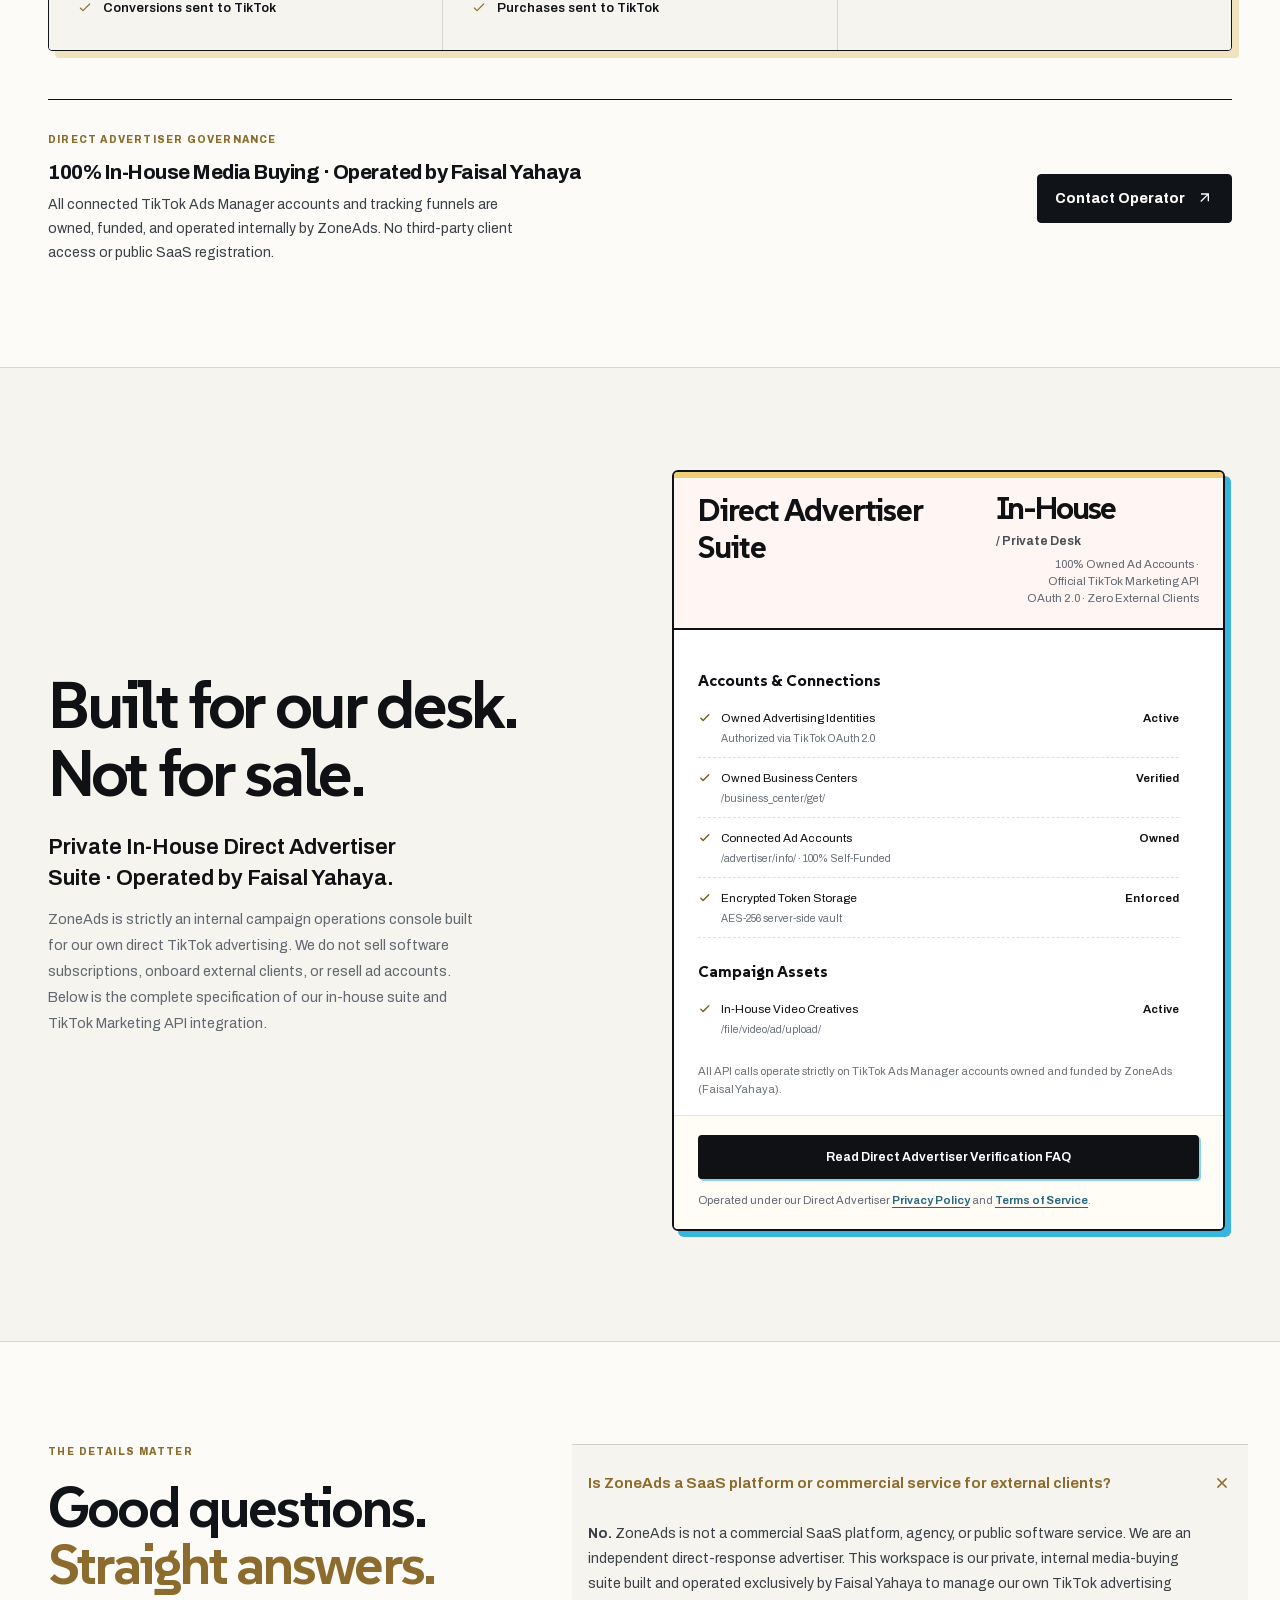
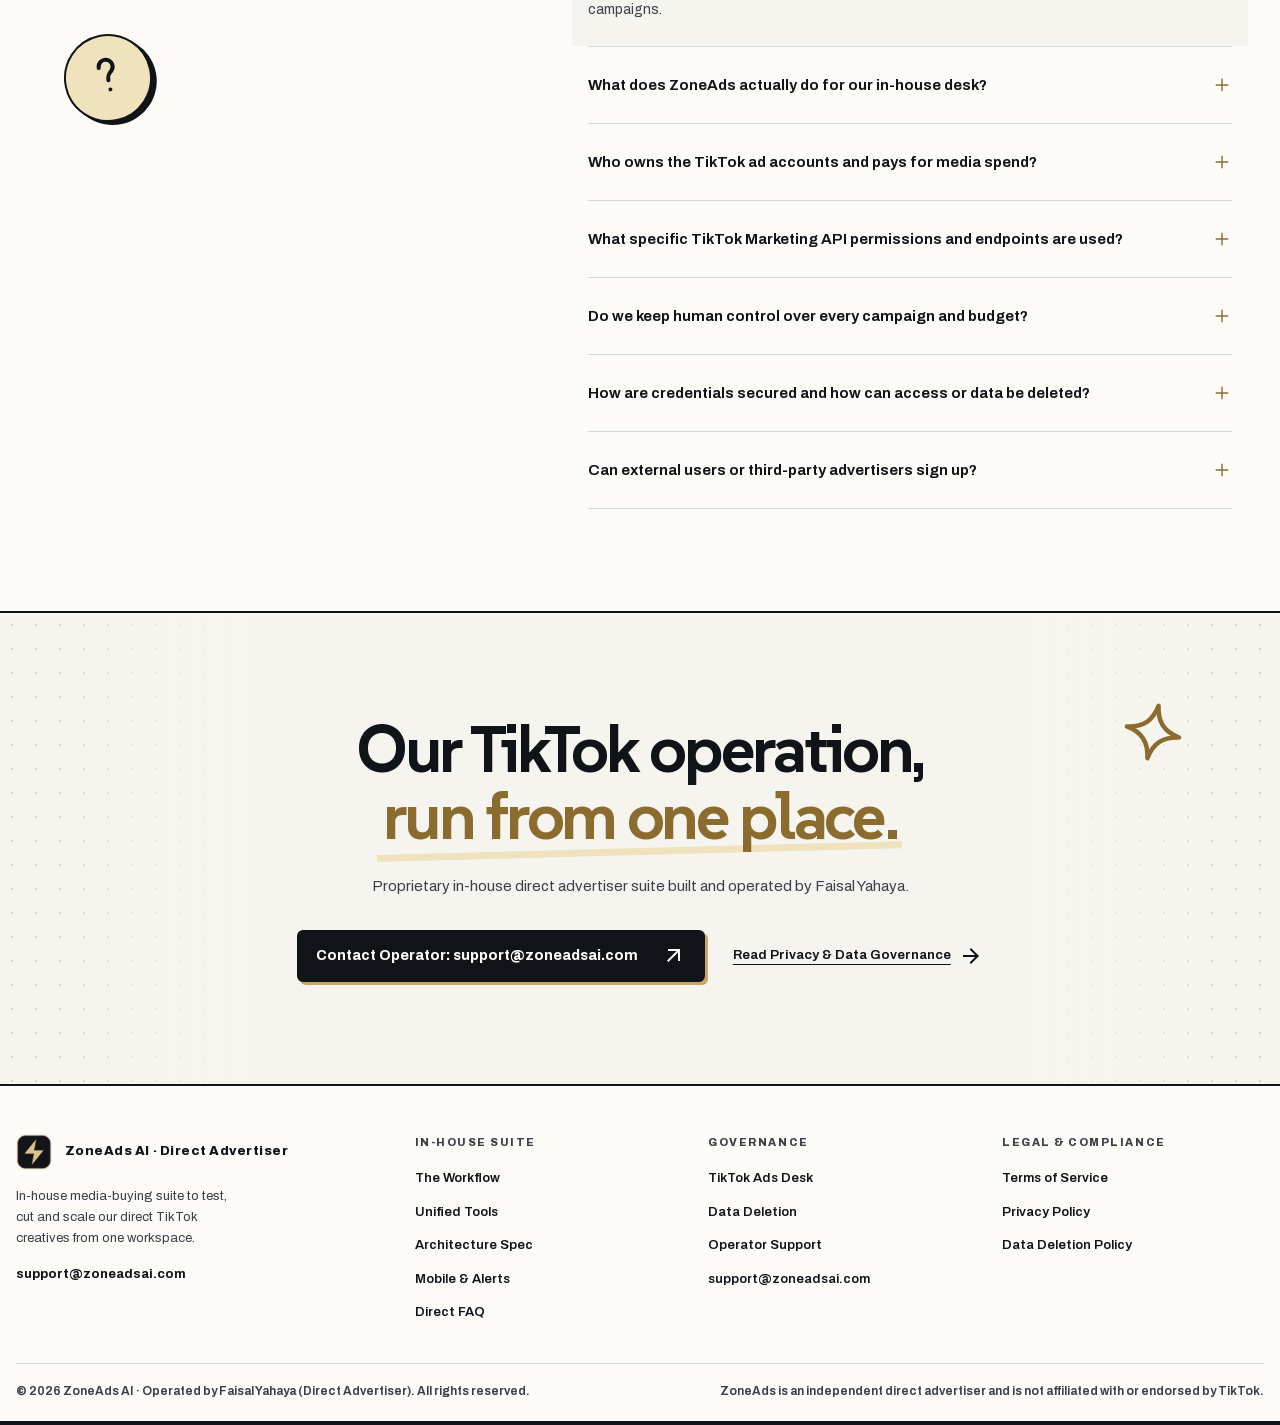
==== commit 9c34c4fe: "Deploy 1:1 Splyce layout and style replica with ZoneAds gold theme and direct advertiser copy" ====
--- a/index.html
+++ b/index.html
@@ -1,244 +1,171 @@
-<!doctype html>
-<html lang="en">
+<!DOCTYPE html>
+<html lang="en" class="__variable_b6af28 __variable_83d8c9 __variable_795510 __variable_69da31 h-full antialiased">
 <head>
-  <meta charset="utf-8">
-  <meta name="viewport" content="width=device-width, initial-scale=1">
-  <meta http-equiv="Content-Security-Policy" content="default-src 'self'; base-uri 'self'; form-action 'self' mailto:; img-src 'self' data: https:; script-src 'self' 'unsafe-inline'; style-src 'self' 'unsafe-inline'; font-src 'self' data:; connect-src 'self' https://*.tiktok.com; object-src 'none'; upgrade-insecure-requests">
-  <meta name="referrer" content="strict-origin-when-cross-origin">
-  <title>ZoneAds — Direct Performance Advertising & Media Buying</title>
-  <meta name="description" content="ZoneAds is a direct-response performance marketing and media-buying group managing campaigns across TikTok and digital advertising platforms.">
-  <link rel="canonical" href="./">
-  <link rel="icon" href="favicon.svg" type="image/svg+xml">
-  <link rel="apple-touch-icon" href="logo-192.png">
-  <link rel="stylesheet" href="styles.css">
-  <script src="app.js" defer></script>
+  <meta charset="utf-8"/>
+  <meta name="viewport" content="width=device-width, initial-scale=1"/>
+  <meta name="referrer" content="strict-origin-when-cross-origin"/>
+  <title>ZoneAds AI — In-House Direct Advertiser TikTok Creative &amp; Campaign Suite</title>
+  <meta name="description" content="ZoneAds is the proprietary in-house TikTok campaign operations workspace built and operated exclusively by Faisal Yahaya (Direct Advertiser) to test creatives, cut losers, and scale winners."/>
+  <link rel="icon" href="/favicon.svg" type="image/svg+xml"/>
+  <link rel="apple-touch-icon" href="/logo-192.png"/>
+  <link rel="stylesheet" href="/zoneads-suite.css"/>
 </head>
 <body>
-  <a class="skip-link" href="#main">Skip to content</a>
-  <header class="site-header">
-    <div class="shell nav-wrap">
-      <a class="brand" href="./" aria-label="ZoneAds home">
-        <img src="logo-64.png" alt="" width="31" height="31">
-        <span>ZoneAds <span class="brand-mark">AI</span></span>
-      </a>
-      <nav class="main-nav" aria-label="Primary navigation">
-        <a href="#verticals">Verticals</a>
-        <a href="#operations">Operations</a>
-        <a href="tiktok-ads/">TikTok Ads</a>
-        <a href="support/">Support</a>
-      </nav>
-      <div class="nav-actions">
-        <a class="button button-ghost" href="privacy.html">Data Policy</a>
-        <a class="button button-gold" href="tiktok-ads/">TikTok Ads Workspace <span class="arrow">→</span></a>
-      </div>
-      <button class="menu-button" type="button" aria-label="Open navigation" aria-expanded="false" data-menu-button><span></span></button>
-    </div>
-    <nav class="mobile-nav" aria-label="Mobile navigation" data-mobile-nav>
-      <a href="#verticals">Verticals</a>
-      <a href="#operations">Operations</a>
-      <a href="tiktok-ads/">TikTok Ads</a>
-      <a href="support/">Support</a>
-      <a href="privacy.html">Privacy Policy</a>
-      <a class="button button-gold" href="tiktok-ads/">TikTok Ads Workspace</a>
-    </nav>
-  </header>
+<div hidden=""><!--$--><!--/$--></div><main class="marketing-base_marketingPage__kOroe marketing-responsive_marketingPage__qgzp6 landing-motion_page__eGUVK"><a href="#workflow" class="landing-hero_skipLink__eQ1iB">Skip to features</a><header class="marketing-chrome_siteHeader__cn7U1 marketing-responsive_siteHeader__9cJDo"><nav class="marketing-chrome_navbar__6GeG6 marketing-responsive_navbar__ZHncr" aria-label="Primary navigation"><a class="marketing-chrome_logoLink__6Akpk marketing-responsive_logoLink__b3_iU" aria-label="ZoneAds home" href="/"><img alt="ZoneAds" fetchPriority="high" loading="eager" width="96" height="96" decoding="async" class="marketing-chrome_headerLogo__FOA5n" src="/logo-192.png"/><span class="zoneads-brand-text"><strong>ZoneAds AI</strong><small>Direct Advertiser · Faisal Yahaya</small></span></a><div class="marketing-chrome_navActions__0EMz_ marketing-responsive_navActions__ZQfae"><a class="marketing-chrome_signInAction__xNfXg marketing-responsive_signInAction__LgIEU" href="#features">Suite Tour</a><a class="marketing-chrome_signUpAction__FiWkl marketing-responsive_signUpAction__JdDc2" href="#plans">Direct Advertiser Spec</a></div></nav></header><section class="landing-hero_hero__H0qXa" data-landing-hero="true" data-stage="test" aria-label="ZoneAds creative workflow"><div class="landing-hero_workbenchMarks__16PbE" aria-hidden="true"><svg class="landing-hero_orbit__byIEl" viewBox="0 0 1400 900" preserveAspectRatio="xMidYMid slice"><path d="M-110 700C30 800 110 740 100 610S18 400 110 300 340 140 240-70M1310-40c-150 190 180 240 90 470s-210 210-120 490"></path><path d="m146 266-34 31 42 6M1290 687l-24 38 43-6"></path></svg><div class="landing-hero_creativeStamp__COcYI"><span>FINDING OUR NEXT WINNER</span><div><i></i><svg xmlns="http://www.w3.org/2000/svg" viewBox="0 0 24 24" width="20" height="20" fill="none" stroke="currentColor" stroke-width="1.7" stroke-linecap="round" stroke-linejoin="round" aria-hidden="true" focusable="false" data-landing-icon="play"><path d="m8 4 13 8-13 8V4Z"></path></svg><i></i></div><small>Starts here.</small></div><div class="landing-hero_sparkStamp__g18Uk"><span>SPARK READY</span><div class="landing-hero_sparkTicket__61LUB"><div aria-hidden="true"><i></i><svg xmlns="http://www.w3.org/2000/svg" viewBox="0 0 24 24" width="20" height="20" fill="none" stroke="currentColor" stroke-width="1.7" stroke-linecap="round" stroke-linejoin="round" aria-hidden="true" focusable="false" data-landing-icon="play"><path d="m8 4 13 8-13 8V4Z"></path></svg></div><svg xmlns="http://www.w3.org/2000/svg" viewBox="0 -960 960 960" width="24" height="24" fill="currentColor" stroke="none" stroke-width="1.7" stroke-linecap="round" stroke-linejoin="round" aria-hidden="true" focusable="false" data-landing-icon="arrow-right" data-icon-source="google-material-symbols"><path d="M647-440H160v-80h487L423-744l57-56 320 320-320 320-57-56 224-224Z"></path></svg><strong>AD 04</strong></div><small>Code found. Identity linked.</small></div><svg class="landing-hero_sparkOne__Xxp2q" viewBox="0 0 64 64" aria-hidden="true"><path d="M32 3c2 18 11 27 29 29-18 2-27 11-29 29C30 43 21 34 3 32 21 30 30 21 32 3Z"></path></svg><span class="landing-hero_sparkTwo__rTJVN"><svg xmlns="http://www.w3.org/2000/svg" viewBox="0 0 24 24" width="20" height="20" fill="none" stroke="currentColor" stroke-width="1.7" stroke-linecap="round" stroke-linejoin="round" aria-hidden="true" focusable="false" data-landing-icon="spark"><path d="M12 2c1 6 4 9 10 10-6 1-9 4-10 10-1-6-4-9-10-10 6-1 9-4 10-10Z"></path></svg></span></div><div class="landing-hero_heroContent__VS3ZZ"><h1><span class="landing-hero_titleLine__diOgd">Now it&#x27;s</span> <span class="landing-hero_titleLine__diOgd">as easy as</span></h1><div class="landing-hero_stageFlow__K0Yps" aria-label="The ZoneAds creative loop"><div class="landing-hero_stageFlowItem__RF_hP"><button type="button" aria-pressed="true" class="landing-hero_stageButton__TF73K landing-hero_stageButtonActive__YZZUa"><small>01</small><strong>TEST</strong><svg class="landing-hero_stageMark__tbXVH" viewBox="0 0 260 28" preserveAspectRatio="none" aria-hidden="true"><path pathLength="1" d="M8 15C64 5 160 5 251 12M19 23c62-9 145-10 215-6"></path></svg></button><svg xmlns="http://www.w3.org/2000/svg" viewBox="0 -960 960 960" width="24" height="24" fill="currentColor" stroke="none" stroke-width="1.7" stroke-linecap="round" stroke-linejoin="round" aria-hidden="true" focusable="false" data-landing-icon="arrow-right" data-icon-source="google-material-symbols" class="landing-hero_flowArrow__iRFMW"><path d="M647-440H160v-80h487L423-744l57-56 320 320-320 320-57-56 224-224Z"></path></svg></div><div class="landing-hero_stageFlowItem__RF_hP"><button type="button" aria-pressed="false" class="landing-hero_stageButton__TF73K "><small>02</small><strong>CUT</strong><svg class="landing-hero_stageMark__tbXVH" viewBox="0 0 260 28" preserveAspectRatio="none" aria-hidden="true"><path pathLength="1" d="M8 22 249 5M19 7 242 24"></path></svg></button><svg xmlns="http://www.w3.org/2000/svg" viewBox="0 -960 960 960" width="24" height="24" fill="currentColor" stroke="none" stroke-width="1.7" stroke-linecap="round" stroke-linejoin="round" aria-hidden="true" focusable="false" data-landing-icon="arrow-right" data-icon-source="google-material-symbols" class="landing-hero_flowArrow__iRFMW"><path d="M647-440H160v-80h487L423-744l57-56 320 320-320 320-57-56 224-224Z"></path></svg></div><div class="landing-hero_stageFlowItem__RF_hP"><button type="button" aria-pressed="false" class="landing-hero_stageButton__TF73K "><small>03</small><strong>SCALE</strong><svg class="landing-hero_stageMark__tbXVH" viewBox="0 0 260 28" preserveAspectRatio="none" aria-hidden="true"><path pathLength="1" d="M7 22C73 23 169 14 249 5m-15-2 15 2-8 10"></path></svg></button></div></div><div class="landing-hero_stageDetail__q7P_8" aria-live="polite"><div class="landing-hero_stagePanel__1nfNX" data-active="true" aria-hidden="false"><div class="landing-hero_stageDetailCopy___JKUz"><span>Turn a batch into a testing queue</span><h2>Put fresh creatives in motion.</h2><p>See early signals across our owned TikTok ad accounts before committing serious spend.</p></div><svg class="landing-stage-picture_picture__e8NtJ" viewBox="0 0 160 144" aria-hidden="true" data-stage-art="test"><rect class="landing-stage-picture_shadow__m08rl" x="10" y="12" width="144" height="126" rx="4"></rect><rect class="landing-stage-picture_frame__d3ZAI" x="5" y="7" width="144" height="126" rx="4"></rect><path class="landing-stage-picture_tape__Xjqap" d="m55 3 50 2-1 16-50-2Z"></path><text class="landing-stage-picture_label__RTKH5" x="77" y="35" text-anchor="middle">TEST<!-- --> MODE</text><g class="landing-stage-picture_cards__hGgc7"><g><rect x="20" y="57" width="32" height="54" rx="2"></rect><text x="36" y="88">NEW</text></g><g><rect x="59" y="49" width="32" height="54" rx="2"></rect><text x="75" y="80">NEW</text></g><g><rect x="98" y="57" width="32" height="54" rx="2"></rect><text x="114" y="89">?</text></g></g></svg></div><div class="landing-hero_stagePanel__1nfNX" data-active="false" aria-hidden="true"><div class="landing-hero_stageDetailCopy___JKUz"><span>Stop the waste</span><h2>Drop what isn&#x27;t working.</h2><p>Keep weak creatives from draining our daily ad account budget.</p></div><svg class="landing-stage-picture_picture__e8NtJ" viewBox="0 0 160 144" aria-hidden="true" data-stage-art="cut"><rect class="landing-stage-picture_shadow__m08rl" x="10" y="12" width="144" height="126" rx="4"></rect><rect class="landing-stage-picture_frame__d3ZAI" x="5" y="7" width="144" height="126" rx="4"></rect><path class="landing-stage-picture_tape__Xjqap" d="m55 3 50 2-1 16-50-2Z"></path><text class="landing-stage-picture_label__RTKH5" x="77" y="35" text-anchor="middle">CUT<!-- --> MODE</text><g class="landing-stage-picture_cut__6VDM_"><rect class="landing-stage-picture_frame__d3ZAI" x="26" y="54" width="99" height="49" rx="2"></rect><text x="75" y="84" text-anchor="middle">WEAK</text><path class="landing-stage-picture_strike___JwNU" d="m19 91 113-31"></path><g class="landing-stage-picture_stop__Jcaku"><rect x="91" y="94" width="42" height="22" rx="2"></rect><text x="112" y="109" text-anchor="middle">STOP</text></g></g></svg></div><div class="landing-hero_stagePanel__1nfNX" data-active="false" aria-hidden="true"><div class="landing-hero_stageDetailCopy___JKUz"><span>Push the winners</span><h2>Give proven creatives more room to scale.</h2><p>Keep momentum moving while the performance is there.</p></div><svg class="landing-stage-picture_picture__e8NtJ" viewBox="0 0 160 144" aria-hidden="true" data-stage-art="scale"><rect class="landing-stage-picture_shadow__m08rl" x="10" y="12" width="144" height="126" rx="4"></rect><rect class="landing-stage-picture_frame__d3ZAI" x="5" y="7" width="144" height="126" rx="4"></rect><path class="landing-stage-picture_tape__Xjqap" d="m55 3 50 2-1 16-50-2Z"></path><text class="landing-stage-picture_label__RTKH5" x="77" y="35" text-anchor="middle">SCALE<!-- --> MODE</text><g class="landing-stage-picture_chart__H_PpA"><path class="landing-stage-picture_baseline__YDJBX" d="M23 116h108"></path><rect x="28" y="91" width="23" height="25" rx="1"></rect><rect x="64" y="76" width="23" height="40" rx="1"></rect><rect x="100" y="54" width="23" height="62" rx="1"></rect><path class="landing-stage-picture_trend__VZDuS" pathLength="1" d="m29 77 36-20 17 7 43-24"></path><path class="landing-stage-picture_trendHead__QODyn" d="m112 38 15 1-2 14"></path></g></svg></div></div><p class="landing-hero_heroSummary__Z3p7c">ZoneAds is our proprietary in-house media-buying suite—built and operated exclusively by Faisal Yahaya (Direct Advertiser) to test TikTok creatives, cut losers, and scale winners across our owned TikTok Ads Manager accounts.</p><div class="landing-hero_actions__1YDjM"><a class="marketing-chrome_signUpAction__FiWkl marketing-responsive_signUpAction__JdDc2" href="#features">Explore in-house suite <svg xmlns="http://www.w3.org/2000/svg" viewBox="0 -960 960 960" width="24" height="24" fill="currentColor" stroke="none" stroke-width="1.7" stroke-linecap="round" stroke-linejoin="round" aria-hidden="true" focusable="false" data-landing-icon="arrow-up-right" data-icon-source="google-material-symbols"><path d="m256-240-56-56 384-384H240v-80h480v480h-80v-344L256-240Z"></path></svg></a><a href="#questions" class="marketing-chrome_signInAction__xNfXg marketing-responsive_signInAction__LgIEU">Direct advertiser FAQ <svg xmlns="http://www.w3.org/2000/svg" viewBox="0 -960 960 960" width="24" height="24" fill="currentColor" stroke="none" stroke-width="1.7" stroke-linecap="round" stroke-linejoin="round" aria-hidden="true" focusable="false" data-landing-icon="arrow-down" data-icon-source="google-material-symbols"><path d="M440-800v487L216-537l-56 57 320 320 320-320-56-57-224 224v-487h-80Z"></path></svg></a></div><p class="landing-hero_caption__OPVlM">🔒 Private In-House Direct Advertiser Console · Operated solely by Faisal Yahaya · Not a public SaaS or commercial service</p></div></section><div class="landing-story_story__xld5b"><section class="landing-ribbon_ribbon__ocxF6" aria-label="Your operation, connected" data-landing-ribbon="true"><div class="landing-ribbon_viewport__FYObt"><div class="landing-ribbon_track__DAOe0" data-ribbon-track="true"><div class="landing-ribbon_group__H9fZq"><span class="landing-ribbon_item__irUsp">CREATIVES<svg xmlns="http://www.w3.org/2000/svg" viewBox="0 0 24 24" width="20" height="20" fill="none" stroke="currentColor" stroke-width="1.7" stroke-linecap="round" stroke-linejoin="round" aria-hidden="true" focusable="false" data-landing-icon="spark"><path d="M12 2c1 6 4 9 10 10-6 1-9 4-10 10-1-6-4-9-10-10 6-1 9-4 10-10Z"></path></svg></span><span class="landing-ribbon_item__irUsp">ACCOUNTS<svg xmlns="http://www.w3.org/2000/svg" viewBox="0 0 24 24" width="20" height="20" fill="none" stroke="currentColor" stroke-width="1.7" stroke-linecap="round" stroke-linejoin="round" aria-hidden="true" focusable="false" data-landing-icon="spark"><path d="M12 2c1 6 4 9 10 10-6 1-9 4-10 10-1-6-4-9-10-10 6-1 9-4 10-10Z"></path></svg></span><span class="landing-ribbon_item__irUsp">CAMPAIGNS<svg xmlns="http://www.w3.org/2000/svg" viewBox="0 0 24 24" width="20" height="20" fill="none" stroke="currentColor" stroke-width="1.7" stroke-linecap="round" stroke-linejoin="round" aria-hidden="true" focusable="false" data-landing-icon="spark"><path d="M12 2c1 6 4 9 10 10-6 1-9 4-10 10-1-6-4-9-10-10 6-1 9-4 10-10Z"></path></svg></span><span class="landing-ribbon_item__irUsp">FINANCE<svg xmlns="http://www.w3.org/2000/svg" viewBox="0 0 24 24" width="20" height="20" fill="none" stroke="currentColor" stroke-width="1.7" stroke-linecap="round" stroke-linejoin="round" aria-hidden="true" focusable="false" data-landing-icon="spark"><path d="M12 2c1 6 4 9 10 10-6 1-9 4-10 10-1-6-4-9-10-10 6-1 9-4 10-10Z"></path></svg></span></div><div class="landing-ribbon_group__H9fZq" aria-hidden="true"><span class="landing-ribbon_item__irUsp">CREATIVES<svg xmlns="http://www.w3.org/2000/svg" viewBox="0 0 24 24" width="20" height="20" fill="none" stroke="currentColor" stroke-width="1.7" stroke-linecap="round" stroke-linejoin="round" aria-hidden="true" focusable="false" data-landing-icon="spark"><path d="M12 2c1 6 4 9 10 10-6 1-9 4-10 10-1-6-4-9-10-10 6-1 9-4 10-10Z"></path></svg></span><span class="landing-ribbon_item__irUsp">ACCOUNTS<svg xmlns="http://www.w3.org/2000/svg" viewBox="0 0 24 24" width="20" height="20" fill="none" stroke="currentColor" stroke-width="1.7" stroke-linecap="round" stroke-linejoin="round" aria-hidden="true" focusable="false" data-landing-icon="spark"><path d="M12 2c1 6 4 9 10 10-6 1-9 4-10 10-1-6-4-9-10-10 6-1 9-4 10-10Z"></path></svg></span><span class="landing-ribbon_item__irUsp">CAMPAIGNS<svg xmlns="http://www.w3.org/2000/svg" viewBox="0 0 24 24" width="20" height="20" fill="none" stroke="currentColor" stroke-width="1.7" stroke-linecap="round" stroke-linejoin="round" aria-hidden="true" focusable="false" data-landing-icon="spark"><path d="M12 2c1 6 4 9 10 10-6 1-9 4-10 10-1-6-4-9-10-10 6-1 9-4 10-10Z"></path></svg></span><span class="landing-ribbon_item__irUsp">FINANCE<svg xmlns="http://www.w3.org/2000/svg" viewBox="0 0 24 24" width="20" height="20" fill="none" stroke="currentColor" stroke-width="1.7" stroke-linecap="round" stroke-linejoin="round" aria-hidden="true" focusable="false" data-landing-icon="spark"><path d="M12 2c1 6 4 9 10 10-6 1-9 4-10 10-1-6-4-9-10-10 6-1 9-4 10-10Z"></path></svg></span></div></div></div></section><section id="workflow" class="landing-story_workflow__X3O3W"><div class="landing-story_container__We6xI"><div class="landing-story_sectionIntro__TQ3Wy" data-reveal="true"><h2>Media buying is a skill.<br/><span class="landing-story_inkUnderline__4TDlB">Tab juggling isn’t.<svg viewBox="0 0 530 30" preserveAspectRatio="none" aria-hidden="true"><path pathLength="1" d="M3 19C132 8 368 5 525 14M37 27c129-11 326-11 444-7"></path></svg></span></h2><p>Copying Spark codes, switching profiles, duplicating campaigns and managing Business Centers by hand shouldn’t take over our media-buying day.</p></div><div class="landing-story_beforeAfter__odHzR" data-reveal="true"><div class="landing-story_taskPile__nwEyq" aria-label="The manual workflow"><span class="landing-story_handNote__PLCvc">The manual setup</span><div><svg xmlns="http://www.w3.org/2000/svg" viewBox="0 0 24 24" width="20" height="20" fill="none" stroke="currentColor" stroke-width="1.7" stroke-linecap="round" stroke-linejoin="round" aria-hidden="true" focusable="false" data-landing-icon="square"><path d="M5 4h14a1 1 0 0 1 1 1v14a1 1 0 0 1-1 1H5a1 1 0 0 1-1-1V5a1 1 0 0 1 1-1Z"></path></svg>Find &amp; copy Spark codes</div><div><svg xmlns="http://www.w3.org/2000/svg" viewBox="0 0 24 24" width="20" height="20" fill="none" stroke="currentColor" stroke-width="1.7" stroke-linecap="round" stroke-linejoin="round" aria-hidden="true" focusable="false" data-landing-icon="square"><path d="M5 4h14a1 1 0 0 1 1 1v14a1 1 0 0 1-1 1H5a1 1 0 0 1-1-1V5a1 1 0 0 1 1-1Z"></path></svg>Switch profiles</div><div><svg xmlns="http://www.w3.org/2000/svg" viewBox="0 0 24 24" width="20" height="20" fill="none" stroke="currentColor" stroke-width="1.7" stroke-linecap="round" stroke-linejoin="round" aria-hidden="true" focusable="false" data-landing-icon="square"><path d="M5 4h14a1 1 0 0 1 1 1v14a1 1 0 0 1-1 1H5a1 1 0 0 1-1-1V5a1 1 0 0 1 1-1Z"></path></svg>Duplicate campaigns</div><div><svg xmlns="http://www.w3.org/2000/svg" viewBox="0 0 24 24" width="20" height="20" fill="none" stroke="currentColor" stroke-width="1.7" stroke-linecap="round" stroke-linejoin="round" aria-hidden="true" focusable="false" data-landing-icon="square"><path d="M5 4h14a1 1 0 0 1 1 1v14a1 1 0 0 1-1 1H5a1 1 0 0 1-1-1V5a1 1 0 0 1 1-1Z"></path></svg>Create BCs &amp; ad accounts</div></div><svg xmlns="http://www.w3.org/2000/svg" viewBox="0 -960 960 960" width="24" height="24" fill="currentColor" stroke="none" stroke-width="1.7" stroke-linecap="round" stroke-linejoin="round" aria-hidden="true" focusable="false" data-landing-icon="arrow-right" data-icon-source="google-material-symbols" class="landing-story_handoffArrow__Tyhvp"><path d="M647-440H160v-80h487L423-744l57-56 320 320-320 320-57-56 224-224Z"></path></svg><div class="landing-story_playbook__zZtwE"><span class="landing-story_playbookLabel__eU19p">THE ZONEADS WAY</span><strong>One system.<br/>Ready to run.</strong><div><span>Creative</span><svg xmlns="http://www.w3.org/2000/svg" viewBox="0 -960 960 960" width="24" height="24" fill="currentColor" stroke="none" stroke-width="1.7" stroke-linecap="round" stroke-linejoin="round" aria-hidden="true" focusable="false" data-landing-icon="arrow-right" data-icon-source="google-material-symbols"><path d="M647-440H160v-80h487L423-744l57-56 320 320-320 320-57-56 224-224Z"></path></svg><span>Identity</span><svg xmlns="http://www.w3.org/2000/svg" viewBox="0 -960 960 960" width="24" height="24" fill="currentColor" stroke="none" stroke-width="1.7" stroke-linecap="round" stroke-linejoin="round" aria-hidden="true" focusable="false" data-landing-icon="arrow-right" data-icon-source="google-material-symbols"><path d="M647-440H160v-80h487L423-744l57-56 320 320-320 320-57-56 224-224Z"></path></svg><span>Campaign</span></div><p>ZoneAds handles the repeated API setup across our connected direct advertiser operation.</p></div></div><ol class="landing-story_steps___7sO9" data-reveal="true"><li><span>01</span><div><h3>Connect our workspace</h3><p>Bring our owned TikTok profiles, Business Centers, identities, and video assets together via official OAuth 2.0.</p></div></li><li><span>02</span><div><h3>Set the workflow</h3><p>Choose in-house creatives, testing capacity, stop-loss rules, and which owned ad accounts should run.</p></div></li><li><span>03</span><div><h3>Stay in control</h3><p>See what’s queued, testing, stopped, or scaling and confirm every budget change.</p></div></li></ol></div></section><section id="features" class="landing-story_featureSection__7ryM6"><div class="landing-story_container__We6xI"><div class="landing-story_splitIntro__z1Gdb" data-reveal="true"><h2>Everything we run on.<br/><span>Unified in ZoneAds.</span></h2><p>Six internal tools that used to live in six tabs. Pick one to see how our in-house direct advertiser desk operates.</p></div><div class="landing-feature-tour_tour__EqXZO" data-reveal="true"><div class="landing-feature-tour_tabs___zVpo" role="tablist" aria-label="Explore ZoneAds features"><button id="feature-tab-autopilot" role="tab" type="button" aria-selected="true" aria-controls="feature-panel-autopilot" tabindex="0"><svg xmlns="http://www.w3.org/2000/svg" viewBox="0 -960 960 960" width="24" height="24" fill="currentColor" stroke="none" stroke-width="1.7" stroke-linecap="round" stroke-linejoin="round" aria-hidden="true" focusable="false" data-landing-icon="arrow-up-right" data-icon-source="google-material-symbols"><path d="m256-240-56-56 384-384H240v-80h480v480h-80v-344L256-240Z"></path></svg>Autopilot</button><button id="feature-tab-connections" role="tab" type="button" aria-selected="false" aria-controls="feature-panel-connections" tabindex="-1"><svg xmlns="http://www.w3.org/2000/svg" viewBox="0 0 24 24" width="20" height="20" fill="none" stroke="currentColor" stroke-width="1.7" stroke-linecap="round" stroke-linejoin="round" aria-hidden="true" focusable="false" data-landing-icon="connections"><path d="M8 7H6a4 4 0 0 0 0 8h4m4-6h4a4 4 0 0 1 0 8h-2M8 12h8"></path></svg>Connections</button><button id="feature-tab-creatives" role="tab" type="button" aria-selected="false" aria-controls="feature-panel-creatives" tabindex="-1"><svg xmlns="http://www.w3.org/2000/svg" viewBox="0 0 24 24" width="20" height="20" fill="none" stroke="currentColor" stroke-width="1.7" stroke-linecap="round" stroke-linejoin="round" aria-hidden="true" focusable="false" data-landing-icon="play"><path d="m8 4 13 8-13 8V4Z"></path></svg>Creatives</button><button id="feature-tab-campaigns" role="tab" type="button" aria-selected="false" aria-controls="feature-panel-campaigns" tabindex="-1"><svg xmlns="http://www.w3.org/2000/svg" viewBox="0 0 24 24" width="20" height="20" fill="none" stroke="currentColor" stroke-width="1.7" stroke-linecap="round" stroke-linejoin="round" aria-hidden="true" focusable="false" data-landing-icon="flag"><path d="M5 21V3m0 1c5-4 9 4 15 0v10c-6 4-10-4-15 0"></path></svg>Campaigns</button><button id="feature-tab-engagement" role="tab" type="button" aria-selected="false" aria-controls="feature-panel-engagement" tabindex="-1"><svg xmlns="http://www.w3.org/2000/svg" viewBox="0 0 24 24" width="20" height="20" fill="none" stroke="currentColor" stroke-width="1.7" stroke-linecap="round" stroke-linejoin="round" aria-hidden="true" focusable="false" data-landing-icon="message"><path d="M5 4h14a2 2 0 0 1 2 2v10a2 2 0 0 1-2 2H9l-6 4V6a2 2 0 0 1 2-2Zm2 5h10M7 13h6"></path></svg>Engagement</button><button id="feature-tab-finance" role="tab" type="button" aria-selected="false" aria-controls="feature-panel-finance" tabindex="-1"><svg xmlns="http://www.w3.org/2000/svg" viewBox="0 0 24 24" width="20" height="20" fill="none" stroke="currentColor" stroke-width="1.7" stroke-linecap="round" stroke-linejoin="round" aria-hidden="true" focusable="false" data-landing-icon="wallet"><path d="M20 8V5H5a3 3 0 0 0 0 6h16v9H5a3 3 0 0 1-3-3V8m19 6h-5v3h5"></path></svg>Finance</button></div><div class="landing-feature-tour_panels__KoAuF"><div id="feature-panel-autopilot" role="tabpanel" aria-labelledby="feature-tab-autopilot" aria-hidden="false" data-active="true" tabindex="0" class="landing-feature-tour_panel__DkuyG"><div class="landing-feature-tour_copy__SPFkE"><h3>Test, cut, and scale creatives.</h3><p>Queue in-house creatives, set our CPA performance rules, and let ZoneAds move each test through the stages we define.</p><ul><li><svg xmlns="http://www.w3.org/2000/svg" viewBox="0 0 24 24" width="20" height="20" fill="none" stroke="currentColor" stroke-width="1.7" stroke-linecap="round" stroke-linejoin="round" aria-hidden="true" focusable="false" data-landing-icon="check"><path d="m5 12 4 4L19 6"></path></svg>Batch creative testing across our owned testing pool</li><li><svg xmlns="http://www.w3.org/2000/svg" viewBox="0 0 24 24" width="20" height="20" fill="none" stroke="currentColor" stroke-width="1.7" stroke-linecap="round" stroke-linejoin="round" aria-hidden="true" focusable="false" data-landing-icon="check"><path d="m5 12 4 4L19 6"></path></svg>Performance rules to stop weak tests and advance winners</li><li><svg xmlns="http://www.w3.org/2000/svg" viewBox="0 0 24 24" width="20" height="20" fill="none" stroke="currentColor" stroke-width="1.7" stroke-linecap="round" stroke-linejoin="round" aria-hidden="true" focusable="false" data-landing-icon="check"><path d="m5 12 4 4L19 6"></path></svg>Live lifecycle states, alerts, and manual intervention when needed</li></ul></div><div class="landing-feature-tour_preview__lLFJ_"><div class="landing-feature-tour_previewBar__hI_Cp"><span>ZONEADS / AUTOPILOT</span><span class="landing-feature-tour_windowIcons__VCv38"><svg xmlns="http://www.w3.org/2000/svg" viewBox="0 0 24 24" width="20" height="20" fill="none" stroke="currentColor" stroke-width="1.7" stroke-linecap="round" stroke-linejoin="round" aria-hidden="true" focusable="false" data-landing-icon="minus"><path d="M5 12h14"></path></svg><svg xmlns="http://www.w3.org/2000/svg" viewBox="0 0 24 24" width="20" height="20" fill="none" stroke="currentColor" stroke-width="1.7" stroke-linecap="round" stroke-linejoin="round" aria-hidden="true" focusable="false" data-landing-icon="square"><path d="M5 4h14a1 1 0 0 1 1 1v14a1 1 0 0 1-1 1H5a1 1 0 0 1-1-1V5a1 1 0 0 1 1-1Z"></path></svg><svg xmlns="http://www.w3.org/2000/svg" viewBox="0 0 24 24" width="20" height="20" fill="none" stroke="currentColor" stroke-width="1.7" stroke-linecap="round" stroke-linejoin="round" aria-hidden="true" focusable="false" data-landing-icon="close"><path d="m6 6 12 12M6 18 18 6"></path></svg></span></div><div class="landing-feature-tour_previewBody__roqX_"><p class="landing-feature-tour_previewLabel__H5_PA"><span>RULES</span><span><svg xmlns="http://www.w3.org/2000/svg" viewBox="0 -960 960 960" width="24" height="24" fill="currentColor" stroke="none" stroke-width="1.7" stroke-linecap="round" stroke-linejoin="round" aria-hidden="true" focusable="false" data-landing-icon="arrow-right" data-icon-source="google-material-symbols"><path d="M647-440H160v-80h487L423-744l57-56 320 320-320 320-57-56 224-224Z"></path></svg>DECISIONS</span><span><svg xmlns="http://www.w3.org/2000/svg" viewBox="0 -960 960 960" width="24" height="24" fill="currentColor" stroke="none" stroke-width="1.7" stroke-linecap="round" stroke-linejoin="round" aria-hidden="true" focusable="false" data-landing-icon="arrow-right" data-icon-source="google-material-symbols"><path d="M647-440H160v-80h487L423-744l57-56 320 320-320 320-57-56 224-224Z"></path></svg>ACTION</span></p><h4>The creative lifecycle</h4><div class="landing-feature-tour_rows__VbtIn"><div class="landing-feature-tour_row__qsUhZ"><span class="landing-feature-tour_rowIcon__ZsDe_" aria-hidden="true">01</span><div><strong>Creative selected</strong><span>Queued for testing</span></div><span class="landing-feature-tour_rowArrow__cbyGI" aria-hidden="true"><svg xmlns="http://www.w3.org/2000/svg" viewBox="0 -960 960 960" width="24" height="24" fill="currentColor" stroke="none" stroke-width="1.7" stroke-linecap="round" stroke-linejoin="round" aria-hidden="true" focusable="false" data-landing-icon="arrow-up-right" data-icon-source="google-material-symbols"><path d="m256-240-56-56 384-384H240v-80h480v480h-80v-344L256-240Z"></path></svg></span></div><div class="landing-feature-tour_row__qsUhZ"><span class="landing-feature-tour_rowIcon__ZsDe_" aria-hidden="true">02</span><div><strong>Test in progress</strong><span>Performance monitored</span></div><span class="landing-feature-tour_rowArrow__cbyGI" aria-hidden="true"><svg xmlns="http://www.w3.org/2000/svg" viewBox="0 -960 960 960" width="24" height="24" fill="currentColor" stroke="none" stroke-width="1.7" stroke-linecap="round" stroke-linejoin="round" aria-hidden="true" focusable="false" data-landing-icon="arrow-up-right" data-icon-source="google-material-symbols"><path d="m256-240-56-56 384-384H240v-80h480v480h-80v-344L256-240Z"></path></svg></span></div><div class="landing-feature-tour_row__qsUhZ"><span class="landing-feature-tour_rowIcon__ZsDe_" aria-hidden="true">03</span><div><strong>Rules evaluated</strong><span>Stop or advance</span></div><span class="landing-feature-tour_rowArrow__cbyGI" aria-hidden="true"><svg xmlns="http://www.w3.org/2000/svg" viewBox="0 -960 960 960" width="24" height="24" fill="currentColor" stroke="none" stroke-width="1.7" stroke-linecap="round" stroke-linejoin="round" aria-hidden="true" focusable="false" data-landing-icon="arrow-up-right" data-icon-source="google-material-symbols"><path d="m256-240-56-56 384-384H240v-80h480v480h-80v-344L256-240Z"></path></svg></span></div><div class="landing-feature-tour_row__qsUhZ"><span class="landing-feature-tour_rowIcon__ZsDe_" aria-hidden="true">04</span><div><strong>Winner advances</strong><span>Scaling workflow</span></div><span class="landing-feature-tour_rowArrow__cbyGI" aria-hidden="true"><svg xmlns="http://www.w3.org/2000/svg" viewBox="0 -960 960 960" width="24" height="24" fill="currentColor" stroke="none" stroke-width="1.7" stroke-linecap="round" stroke-linejoin="round" aria-hidden="true" focusable="false" data-landing-icon="arrow-up-right" data-icon-source="google-material-symbols"><path d="m256-240-56-56 384-384H240v-80h480v480h-80v-344L256-240Z"></path></svg></span></div></div><p class="landing-feature-tour_previewNote__G4Dm7">We set the rules. ZoneAds handles the repetition.</p></div></div></div><div id="feature-panel-connections" role="tabpanel" aria-labelledby="feature-tab-connections" aria-hidden="true" data-active="false" tabindex="-1" class="landing-feature-tour_panel__DkuyG"><div class="landing-feature-tour_copy__SPFkE"><h3>Connect our full TikTok setup.</h3><p>Keep Business Centers, TikTok users, advertising identities, and testing assignments organized in one place.</p><ul><li><svg xmlns="http://www.w3.org/2000/svg" viewBox="0 0 24 24" width="20" height="20" fill="none" stroke="currentColor" stroke-width="1.7" stroke-linecap="round" stroke-linejoin="round" aria-hidden="true" focusable="false" data-landing-icon="check"><path d="m5 12 4 4L19 6"></path></svg>Connect our owned TikTok Ads Manager accounts via OAuth 2.0</li><li><svg xmlns="http://www.w3.org/2000/svg" viewBox="0 0 24 24" width="20" height="20" fill="none" stroke="currentColor" stroke-width="1.7" stroke-linecap="round" stroke-linejoin="round" aria-hidden="true" focusable="false" data-landing-icon="check"><path d="m5 12 4 4L19 6"></path></svg>Manage ad accounts inside our verified Business Centers</li><li><svg xmlns="http://www.w3.org/2000/svg" viewBox="0 0 24 24" width="20" height="20" fill="none" stroke="currentColor" stroke-width="1.7" stroke-linecap="round" stroke-linejoin="round" aria-hidden="true" focusable="false" data-landing-icon="check"><path d="m5 12 4 4L19 6"></path></svg>Manage active identities, testing pools, and archived Business Centers</li></ul></div><div class="landing-feature-tour_preview__lLFJ_"><div class="landing-feature-tour_previewBar__hI_Cp"><span>ZONEADS / CONNECTIONS</span><span class="landing-feature-tour_windowIcons__VCv38"><svg xmlns="http://www.w3.org/2000/svg" viewBox="0 0 24 24" width="20" height="20" fill="none" stroke="currentColor" stroke-width="1.7" stroke-linecap="round" stroke-linejoin="round" aria-hidden="true" focusable="false" data-landing-icon="minus"><path d="M5 12h14"></path></svg><svg xmlns="http://www.w3.org/2000/svg" viewBox="0 0 24 24" width="20" height="20" fill="none" stroke="currentColor" stroke-width="1.7" stroke-linecap="round" stroke-linejoin="round" aria-hidden="true" focusable="false" data-landing-icon="square"><path d="M5 4h14a1 1 0 0 1 1 1v14a1 1 0 0 1-1 1H5a1 1 0 0 1-1-1V5a1 1 0 0 1 1-1Z"></path></svg><svg xmlns="http://www.w3.org/2000/svg" viewBox="0 0 24 24" width="20" height="20" fill="none" stroke="currentColor" stroke-width="1.7" stroke-linecap="round" stroke-linejoin="round" aria-hidden="true" focusable="false" data-landing-icon="close"><path d="m6 6 12 12M6 18 18 6"></path></svg></span></div><div class="landing-feature-tour_previewBody__roqX_"><p class="landing-feature-tour_previewLabel__H5_PA"><span>ONE PLACE TO OPERATE</span></p><h4>A connected workspace</h4><div class="landing-feature-tour_rows__VbtIn"><div class="landing-feature-tour_row__qsUhZ"><span class="landing-feature-tour_rowIcon__ZsDe_" aria-hidden="true">BC</span><div><strong>Business Centers</strong><span>Active or archived</span></div><span class="landing-feature-tour_rowArrow__cbyGI" aria-hidden="true"><svg xmlns="http://www.w3.org/2000/svg" viewBox="0 -960 960 960" width="24" height="24" fill="currentColor" stroke="none" stroke-width="1.7" stroke-linecap="round" stroke-linejoin="round" aria-hidden="true" focusable="false" data-landing-icon="arrow-up-right" data-icon-source="google-material-symbols"><path d="m256-240-56-56 384-384H240v-80h480v480h-80v-344L256-240Z"></path></svg></span></div><div class="landing-feature-tour_row__qsUhZ"><span class="landing-feature-tour_rowIcon__ZsDe_" aria-hidden="true">TT</span><div><strong>TikTok users</strong><span>Connected profiles</span></div><span class="landing-feature-tour_rowArrow__cbyGI" aria-hidden="true"><svg xmlns="http://www.w3.org/2000/svg" viewBox="0 -960 960 960" width="24" height="24" fill="currentColor" stroke="none" stroke-width="1.7" stroke-linecap="round" stroke-linejoin="round" aria-hidden="true" focusable="false" data-landing-icon="arrow-up-right" data-icon-source="google-material-symbols"><path d="m256-240-56-56 384-384H240v-80h480v480h-80v-344L256-240Z"></path></svg></span></div><div class="landing-feature-tour_row__qsUhZ"><span class="landing-feature-tour_rowIcon__ZsDe_" aria-hidden="true">ID</span><div><strong>Advertising identities</strong><span>Activate for use</span></div><span class="landing-feature-tour_rowArrow__cbyGI" aria-hidden="true"><svg xmlns="http://www.w3.org/2000/svg" viewBox="0 -960 960 960" width="24" height="24" fill="currentColor" stroke="none" stroke-width="1.7" stroke-linecap="round" stroke-linejoin="round" aria-hidden="true" focusable="false" data-landing-icon="arrow-up-right" data-icon-source="google-material-symbols"><path d="m256-240-56-56 384-384H240v-80h480v480h-80v-344L256-240Z"></path></svg></span></div><div class="landing-feature-tour_row__qsUhZ"><span class="landing-feature-tour_rowIcon__ZsDe_" aria-hidden="true"><svg xmlns="http://www.w3.org/2000/svg" viewBox="0 -960 960 960" width="24" height="24" fill="currentColor" stroke="none" stroke-width="1.7" stroke-linecap="round" stroke-linejoin="round" aria-hidden="true" focusable="false" data-landing-icon="arrow-up-right" data-icon-source="google-material-symbols"><path d="m256-240-56-56 384-384H240v-80h480v480h-80v-344L256-240Z"></path></svg></span><div><strong>Testing pool</strong><span>Assign our testing capacity</span></div><span class="landing-feature-tour_rowArrow__cbyGI" aria-hidden="true"><svg xmlns="http://www.w3.org/2000/svg" viewBox="0 -960 960 960" width="24" height="24" fill="currentColor" stroke="none" stroke-width="1.7" stroke-linecap="round" stroke-linejoin="round" aria-hidden="true" focusable="false" data-landing-icon="arrow-up-right" data-icon-source="google-material-symbols"><path d="m256-240-56-56 384-384H240v-80h480v480h-80v-344L256-240Z"></path></svg></span></div></div><p class="landing-feature-tour_previewNote__G4Dm7">Connections stay organized. Authorization stays explicit.</p></div></div></div><div id="feature-panel-creatives" role="tabpanel" aria-labelledby="feature-tab-creatives" aria-hidden="true" data-active="false" tabindex="-1" class="landing-feature-tour_panel__DkuyG"><div class="landing-feature-tour_copy__SPFkE"><h3>Find and move creatives faster.</h3><p>Pull in recent creatives, organize them by offer, and move them into testing or publishing without hunting through accounts.</p><ul><li><svg xmlns="http://www.w3.org/2000/svg" viewBox="0 0 24 24" width="20" height="20" fill="none" stroke="currentColor" stroke-width="1.7" stroke-linecap="round" stroke-linejoin="round" aria-hidden="true" focusable="false" data-landing-icon="check"><path d="m5 12 4 4L19 6"></path></svg>Connected creative history, offer tags, and automation profiles</li><li><svg xmlns="http://www.w3.org/2000/svg" viewBox="0 0 24 24" width="20" height="20" fill="none" stroke="currentColor" stroke-width="1.7" stroke-linecap="round" stroke-linejoin="round" aria-hidden="true" focusable="false" data-landing-icon="check"><path d="m5 12 4 4L19 6"></path></svg>Spark codes and comment filters in bulk</li><li><svg xmlns="http://www.w3.org/2000/svg" viewBox="0 0 24 24" width="20" height="20" fill="none" stroke="currentColor" stroke-width="1.7" stroke-linecap="round" stroke-linejoin="round" aria-hidden="true" focusable="false" data-landing-icon="check"><path d="m5 12 4 4L19 6"></path></svg>Editing, downloads, and TikTok publishing with enabled access</li></ul></div><div class="landing-feature-tour_preview__lLFJ_"><div class="landing-feature-tour_previewBar__hI_Cp"><span>ZONEADS / CREATIVES</span><span class="landing-feature-tour_windowIcons__VCv38"><svg xmlns="http://www.w3.org/2000/svg" viewBox="0 0 24 24" width="20" height="20" fill="none" stroke="currentColor" stroke-width="1.7" stroke-linecap="round" stroke-linejoin="round" aria-hidden="true" focusable="false" data-landing-icon="minus"><path d="M5 12h14"></path></svg><svg xmlns="http://www.w3.org/2000/svg" viewBox="0 0 24 24" width="20" height="20" fill="none" stroke="currentColor" stroke-width="1.7" stroke-linecap="round" stroke-linejoin="round" aria-hidden="true" focusable="false" data-landing-icon="square"><path d="M5 4h14a1 1 0 0 1 1 1v14a1 1 0 0 1-1 1H5a1 1 0 0 1-1-1V5a1 1 0 0 1 1-1Z"></path></svg><svg xmlns="http://www.w3.org/2000/svg" viewBox="0 0 24 24" width="20" height="20" fill="none" stroke="currentColor" stroke-width="1.7" stroke-linecap="round" stroke-linejoin="round" aria-hidden="true" focusable="false" data-landing-icon="close"><path d="m6 6 12 12M6 18 18 6"></path></svg></span></div><div class="landing-feature-tour_previewBody__roqX_"><p class="landing-feature-tour_previewLabel__H5_PA"><span>FIND</span><span><svg xmlns="http://www.w3.org/2000/svg" viewBox="0 -960 960 960" width="24" height="24" fill="currentColor" stroke="none" stroke-width="1.7" stroke-linecap="round" stroke-linejoin="round" aria-hidden="true" focusable="false" data-landing-icon="arrow-right" data-icon-source="google-material-symbols"><path d="M647-440H160v-80h487L423-744l57-56 320 320-320 320-57-56 224-224Z"></path></svg>ORGANIZE</span><span><svg xmlns="http://www.w3.org/2000/svg" viewBox="0 -960 960 960" width="24" height="24" fill="currentColor" stroke="none" stroke-width="1.7" stroke-linecap="round" stroke-linejoin="round" aria-hidden="true" focusable="false" data-landing-icon="arrow-right" data-icon-source="google-material-symbols"><path d="M647-440H160v-80h487L423-744l57-56 320 320-320 320-57-56 224-224Z"></path></svg>USE</span></p><h4>The creative workbench</h4><div class="landing-feature-tour_rows__VbtIn"><div class="landing-feature-tour_row__qsUhZ"><span class="landing-feature-tour_rowIcon__ZsDe_" aria-hidden="true"><svg xmlns="http://www.w3.org/2000/svg" viewBox="0 0 24 24" width="20" height="20" fill="none" stroke="currentColor" stroke-width="1.7" stroke-linecap="round" stroke-linejoin="round" aria-hidden="true" focusable="false" data-landing-icon="play"><path d="m8 4 13 8-13 8V4Z"></path></svg></span><div><strong>Connected library</strong><span>Discover recent creatives</span></div><span class="landing-feature-tour_rowArrow__cbyGI" aria-hidden="true"><svg xmlns="http://www.w3.org/2000/svg" viewBox="0 -960 960 960" width="24" height="24" fill="currentColor" stroke="none" stroke-width="1.7" stroke-linecap="round" stroke-linejoin="round" aria-hidden="true" focusable="false" data-landing-icon="arrow-up-right" data-icon-source="google-material-symbols"><path d="m256-240-56-56 384-384H240v-80h480v480h-80v-344L256-240Z"></path></svg></span></div><div class="landing-feature-tour_row__qsUhZ"><span class="landing-feature-tour_rowIcon__ZsDe_" aria-hidden="true"><svg xmlns="http://www.w3.org/2000/svg" viewBox="0 0 24 24" width="20" height="20" fill="none" stroke="currentColor" stroke-width="1.7" stroke-linecap="round" stroke-linejoin="round" aria-hidden="true" focusable="false" data-landing-icon="tag"><path d="M3 3h8l10 10-8 8L3 11V3Zm4 4h.01"></path></svg></span><div><strong>Offer tags</strong><span>Keep campaigns organized</span></div><span class="landing-feature-tour_rowArrow__cbyGI" aria-hidden="true"><svg xmlns="http://www.w3.org/2000/svg" viewBox="0 -960 960 960" width="24" height="24" fill="currentColor" stroke="none" stroke-width="1.7" stroke-linecap="round" stroke-linejoin="round" aria-hidden="true" focusable="false" data-landing-icon="arrow-up-right" data-icon-source="google-material-symbols"><path d="m256-240-56-56 384-384H240v-80h480v480h-80v-344L256-240Z"></path></svg></span></div><div class="landing-feature-tour_row__qsUhZ"><span class="landing-feature-tour_rowIcon__ZsDe_" aria-hidden="true"><svg xmlns="http://www.w3.org/2000/svg" viewBox="0 0 24 24" width="20" height="20" fill="none" stroke="currentColor" stroke-width="1.7" stroke-linecap="round" stroke-linejoin="round" aria-hidden="true" focusable="false" data-landing-icon="library"><path d="M4 3h16v18H4V3Zm5 0v18M13 7h3m-3 5h3m-3 5h3"></path></svg></span><div><strong>Bulk actions</strong><span>Spark and filter many at once</span></div><span class="landing-feature-tour_rowArrow__cbyGI" aria-hidden="true"><svg xmlns="http://www.w3.org/2000/svg" viewBox="0 -960 960 960" width="24" height="24" fill="currentColor" stroke="none" stroke-width="1.7" stroke-linecap="round" stroke-linejoin="round" aria-hidden="true" focusable="false" data-landing-icon="arrow-up-right" data-icon-source="google-material-symbols"><path d="m256-240-56-56 384-384H240v-80h480v480h-80v-344L256-240Z"></path></svg></span></div><div class="landing-feature-tour_row__qsUhZ"><span class="landing-feature-tour_rowIcon__ZsDe_" aria-hidden="true"><svg xmlns="http://www.w3.org/2000/svg" viewBox="0 -960 960 960" width="24" height="24" fill="currentColor" stroke="none" stroke-width="1.7" stroke-linecap="round" stroke-linejoin="round" aria-hidden="true" focusable="false" data-landing-icon="arrow-up" data-icon-source="google-material-symbols"><path d="M440-160v-487L216-423l-56-57 320-320 320 320-56 57-224-224v487h-80Z"></path></svg></span><div><strong>Publishing</strong><span>Publish with enabled access</span></div><span class="landing-feature-tour_rowArrow__cbyGI" aria-hidden="true"><svg xmlns="http://www.w3.org/2000/svg" viewBox="0 -960 960 960" width="24" height="24" fill="currentColor" stroke="none" stroke-width="1.7" stroke-linecap="round" stroke-linejoin="round" aria-hidden="true" focusable="false" data-landing-icon="arrow-up-right" data-icon-source="google-material-symbols"><path d="m256-240-56-56 384-384H240v-80h480v480h-80v-344L256-240Z"></path></svg></span></div></div><p class="landing-feature-tour_previewNote__G4Dm7">Less searching for files. More time developing the next angle.</p></div></div></div><div id="feature-panel-campaigns" role="tabpanel" aria-labelledby="feature-tab-campaigns" aria-hidden="true" data-active="false" tabindex="-1" class="landing-feature-tour_panel__DkuyG"><div class="landing-feature-tour_copy__SPFkE"><h3>Launch across advertiser accounts.</h3><p>Build campaigns with the right creative, identity, destination, and pixel, then launch them manually or through Autopilot.</p><ul><li><svg xmlns="http://www.w3.org/2000/svg" viewBox="0 0 24 24" width="20" height="20" fill="none" stroke="currentColor" stroke-width="1.7" stroke-linecap="round" stroke-linejoin="round" aria-hidden="true" focusable="false" data-landing-icon="check"><path d="m5 12 4 4L19 6"></path></svg>Manual launches across selected advertiser accounts</li><li><svg xmlns="http://www.w3.org/2000/svg" viewBox="0 0 24 24" width="20" height="20" fill="none" stroke="currentColor" stroke-width="1.7" stroke-linecap="round" stroke-linejoin="round" aria-hidden="true" focusable="false" data-landing-icon="check"><path d="m5 12 4 4L19 6"></path></svg>Reusable Instant Forms, Instant Pages, and display cards</li><li><svg xmlns="http://www.w3.org/2000/svg" viewBox="0 0 24 24" width="20" height="20" fill="none" stroke="currentColor" stroke-width="1.7" stroke-linecap="round" stroke-linejoin="round" aria-hidden="true" focusable="false" data-landing-icon="check"><path d="m5 12 4 4L19 6"></path></svg>Pixels, saved destinations, and iOS or Android model targeting</li></ul></div><div class="landing-feature-tour_preview__lLFJ_"><div class="landing-feature-tour_previewBar__hI_Cp"><span>ZONEADS / CAMPAIGNS</span><span class="landing-feature-tour_windowIcons__VCv38"><svg xmlns="http://www.w3.org/2000/svg" viewBox="0 0 24 24" width="20" height="20" fill="none" stroke="currentColor" stroke-width="1.7" stroke-linecap="round" stroke-linejoin="round" aria-hidden="true" focusable="false" data-landing-icon="minus"><path d="M5 12h14"></path></svg><svg xmlns="http://www.w3.org/2000/svg" viewBox="0 0 24 24" width="20" height="20" fill="none" stroke="currentColor" stroke-width="1.7" stroke-linecap="round" stroke-linejoin="round" aria-hidden="true" focusable="false" data-landing-icon="square"><path d="M5 4h14a1 1 0 0 1 1 1v14a1 1 0 0 1-1 1H5a1 1 0 0 1-1-1V5a1 1 0 0 1 1-1Z"></path></svg><svg xmlns="http://www.w3.org/2000/svg" viewBox="0 0 24 24" width="20" height="20" fill="none" stroke="currentColor" stroke-width="1.7" stroke-linecap="round" stroke-linejoin="round" aria-hidden="true" focusable="false" data-landing-icon="close"><path d="m6 6 12 12M6 18 18 6"></path></svg></span></div><div class="landing-feature-tour_previewBody__roqX_"><p class="landing-feature-tour_previewLabel__H5_PA"><span>LESS COPYING BETWEEN TABS</span></p><h4>A launch, assembled</h4><div class="landing-feature-tour_rows__VbtIn"><div class="landing-feature-tour_row__qsUhZ"><span class="landing-feature-tour_rowIcon__ZsDe_" aria-hidden="true">01</span><div><strong>Advertiser accounts</strong><span>Choose where to launch</span></div><span class="landing-feature-tour_rowArrow__cbyGI" aria-hidden="true"><svg xmlns="http://www.w3.org/2000/svg" viewBox="0 -960 960 960" width="24" height="24" fill="currentColor" stroke="none" stroke-width="1.7" stroke-linecap="round" stroke-linejoin="round" aria-hidden="true" focusable="false" data-landing-icon="arrow-up-right" data-icon-source="google-material-symbols"><path d="m256-240-56-56 384-384H240v-80h480v480h-80v-344L256-240Z"></path></svg></span></div><div class="landing-feature-tour_row__qsUhZ"><span class="landing-feature-tour_rowIcon__ZsDe_" aria-hidden="true">02</span><div><strong>Creative &amp; identity</strong><span>Choose what runs</span></div><span class="landing-feature-tour_rowArrow__cbyGI" aria-hidden="true"><svg xmlns="http://www.w3.org/2000/svg" viewBox="0 -960 960 960" width="24" height="24" fill="currentColor" stroke="none" stroke-width="1.7" stroke-linecap="round" stroke-linejoin="round" aria-hidden="true" focusable="false" data-landing-icon="arrow-up-right" data-icon-source="google-material-symbols"><path d="m256-240-56-56 384-384H240v-80h480v480h-80v-344L256-240Z"></path></svg></span></div><div class="landing-feature-tour_row__qsUhZ"><span class="landing-feature-tour_rowIcon__ZsDe_" aria-hidden="true">03</span><div><strong>Destination &amp; pixel</strong><span>Connect the journey</span></div><span class="landing-feature-tour_rowArrow__cbyGI" aria-hidden="true"><svg xmlns="http://www.w3.org/2000/svg" viewBox="0 -960 960 960" width="24" height="24" fill="currentColor" stroke="none" stroke-width="1.7" stroke-linecap="round" stroke-linejoin="round" aria-hidden="true" focusable="false" data-landing-icon="arrow-up-right" data-icon-source="google-material-symbols"><path d="m256-240-56-56 384-384H240v-80h480v480h-80v-344L256-240Z"></path></svg></span></div><div class="landing-feature-tour_row__qsUhZ"><span class="landing-feature-tour_rowIcon__ZsDe_" aria-hidden="true">04</span><div><strong>Launch results</strong><span>See account-level outcomes</span></div><span class="landing-feature-tour_rowArrow__cbyGI" aria-hidden="true"><svg xmlns="http://www.w3.org/2000/svg" viewBox="0 -960 960 960" width="24" height="24" fill="currentColor" stroke="none" stroke-width="1.7" stroke-linecap="round" stroke-linejoin="round" aria-hidden="true" focusable="false" data-landing-icon="arrow-up-right" data-icon-source="google-material-symbols"><path d="m256-240-56-56 384-384H240v-80h480v480h-80v-344L256-240Z"></path></svg></span></div></div><p class="landing-feature-tour_previewNote__G4Dm7">Keep manual control without all the manual setup.</p></div></div></div><div id="feature-panel-engagement" role="tabpanel" aria-labelledby="feature-tab-engagement" aria-hidden="true" data-active="false" tabindex="-1" class="landing-feature-tour_panel__DkuyG"><div class="landing-feature-tour_copy__SPFkE"><h3>Keep our comment section clean.</h3><p>ZoneAds watches the comments on our active creatives and hides spam or off-topic replies automatically.</p><ul><li><svg xmlns="http://www.w3.org/2000/svg" viewBox="0 0 24 24" width="20" height="20" fill="none" stroke="currentColor" stroke-width="1.7" stroke-linecap="round" stroke-linejoin="round" aria-hidden="true" focusable="false" data-landing-icon="check"><path d="m5 12 4 4L19 6"></path></svg>Automatic comment filtering for a day, a week or a month</li><li><svg xmlns="http://www.w3.org/2000/svg" viewBox="0 0 24 24" width="20" height="20" fill="none" stroke="currentColor" stroke-width="1.7" stroke-linecap="round" stroke-linejoin="round" aria-hidden="true" focusable="false" data-landing-icon="check"><path d="m5 12 4 4L19 6"></path></svg>Reply, hide, like and delete comments without opening TikTok</li><li><svg xmlns="http://www.w3.org/2000/svg" viewBox="0 0 24 24" width="20" height="20" fill="none" stroke="currentColor" stroke-width="1.7" stroke-linecap="round" stroke-linejoin="round" aria-hidden="true" focusable="false" data-landing-icon="check"><path d="m5 12 4 4L19 6"></path></svg>Turn filtering on for many creatives at once</li></ul></div><div class="landing-feature-tour_preview__lLFJ_"><div class="landing-feature-tour_previewBar__hI_Cp"><span>ZONEADS / ENGAGEMENT</span><span class="landing-feature-tour_windowIcons__VCv38"><svg xmlns="http://www.w3.org/2000/svg" viewBox="0 0 24 24" width="20" height="20" fill="none" stroke="currentColor" stroke-width="1.7" stroke-linecap="round" stroke-linejoin="round" aria-hidden="true" focusable="false" data-landing-icon="minus"><path d="M5 12h14"></path></svg><svg xmlns="http://www.w3.org/2000/svg" viewBox="0 0 24 24" width="20" height="20" fill="none" stroke="currentColor" stroke-width="1.7" stroke-linecap="round" stroke-linejoin="round" aria-hidden="true" focusable="false" data-landing-icon="square"><path d="M5 4h14a1 1 0 0 1 1 1v14a1 1 0 0 1-1 1H5a1 1 0 0 1-1-1V5a1 1 0 0 1 1-1Z"></path></svg><svg xmlns="http://www.w3.org/2000/svg" viewBox="0 0 24 24" width="20" height="20" fill="none" stroke="currentColor" stroke-width="1.7" stroke-linecap="round" stroke-linejoin="round" aria-hidden="true" focusable="false" data-landing-icon="close"><path d="m6 6 12 12M6 18 18 6"></path></svg></span></div><div class="landing-feature-tour_previewBody__roqX_"><p class="landing-feature-tour_previewLabel__H5_PA"><span>WATCH</span><span><svg xmlns="http://www.w3.org/2000/svg" viewBox="0 -960 960 960" width="24" height="24" fill="currentColor" stroke="none" stroke-width="1.7" stroke-linecap="round" stroke-linejoin="round" aria-hidden="true" focusable="false" data-landing-icon="arrow-right" data-icon-source="google-material-symbols"><path d="M647-440H160v-80h487L423-744l57-56 320 320-320 320-57-56 224-224Z"></path></svg>FILTER</span><span><svg xmlns="http://www.w3.org/2000/svg" viewBox="0 -960 960 960" width="24" height="24" fill="currentColor" stroke="none" stroke-width="1.7" stroke-linecap="round" stroke-linejoin="round" aria-hidden="true" focusable="false" data-landing-icon="arrow-right" data-icon-source="google-material-symbols"><path d="M647-440H160v-80h487L423-744l57-56 320 320-320 320-57-56 224-224Z"></path></svg>HIDE</span></p><h4>A moderated comment section</h4><div class="landing-feature-tour_rows__VbtIn"><div class="landing-feature-tour_row__qsUhZ"><span class="landing-feature-tour_rowIcon__ZsDe_" aria-hidden="true"><svg xmlns="http://www.w3.org/2000/svg" viewBox="0 0 24 24" width="20" height="20" fill="none" stroke="currentColor" stroke-width="1.7" stroke-linecap="round" stroke-linejoin="round" aria-hidden="true" focusable="false" data-landing-icon="message"><path d="M5 4h14a2 2 0 0 1 2 2v10a2 2 0 0 1-2 2H9l-6 4V6a2 2 0 0 1 2-2Zm2 5h10M7 13h6"></path></svg></span><div><strong>New comments</strong><span>Checked automatically</span></div><span class="landing-feature-tour_rowArrow__cbyGI" aria-hidden="true"><svg xmlns="http://www.w3.org/2000/svg" viewBox="0 -960 960 960" width="24" height="24" fill="currentColor" stroke="none" stroke-width="1.7" stroke-linecap="round" stroke-linejoin="round" aria-hidden="true" focusable="false" data-landing-icon="arrow-up-right" data-icon-source="google-material-symbols"><path d="m256-240-56-56 384-384H240v-80h480v480h-80v-344L256-240Z"></path></svg></span></div><div class="landing-feature-tour_row__qsUhZ"><span class="landing-feature-tour_rowIcon__ZsDe_" aria-hidden="true"><svg xmlns="http://www.w3.org/2000/svg" viewBox="0 0 24 24" width="20" height="20" fill="none" stroke="currentColor" stroke-width="1.7" stroke-linecap="round" stroke-linejoin="round" aria-hidden="true" focusable="false" data-landing-icon="check"><path d="m5 12 4 4L19 6"></path></svg></span><div><strong>Our pinned comments</strong><span>Kept and left visible</span></div><span class="landing-feature-tour_rowArrow__cbyGI" aria-hidden="true"><svg xmlns="http://www.w3.org/2000/svg" viewBox="0 -960 960 960" width="24" height="24" fill="currentColor" stroke="none" stroke-width="1.7" stroke-linecap="round" stroke-linejoin="round" aria-hidden="true" focusable="false" data-landing-icon="arrow-up-right" data-icon-source="google-material-symbols"><path d="m256-240-56-56 384-384H240v-80h480v480h-80v-344L256-240Z"></path></svg></span></div><div class="landing-feature-tour_row__qsUhZ"><span class="landing-feature-tour_rowIcon__ZsDe_" aria-hidden="true"><svg xmlns="http://www.w3.org/2000/svg" viewBox="0 0 24 24" width="20" height="20" fill="none" stroke="currentColor" stroke-width="1.7" stroke-linecap="round" stroke-linejoin="round" aria-hidden="true" focusable="false" data-landing-icon="close"><path d="m6 6 12 12M6 18 18 6"></path></svg></span><div><strong>Everything else</strong><span>Hidden from viewers</span></div><span class="landing-feature-tour_rowArrow__cbyGI" aria-hidden="true"><svg xmlns="http://www.w3.org/2000/svg" viewBox="0 -960 960 960" width="24" height="24" fill="currentColor" stroke="none" stroke-width="1.7" stroke-linecap="round" stroke-linejoin="round" aria-hidden="true" focusable="false" data-landing-icon="arrow-up-right" data-icon-source="google-material-symbols"><path d="m256-240-56-56 384-384H240v-80h480v480h-80v-344L256-240Z"></path></svg></span></div><div class="landing-feature-tour_row__qsUhZ"><span class="landing-feature-tour_rowIcon__ZsDe_" aria-hidden="true"><svg xmlns="http://www.w3.org/2000/svg" viewBox="0 -960 960 960" width="24" height="24" fill="currentColor" stroke="none" stroke-width="1.7" stroke-linecap="round" stroke-linejoin="round" aria-hidden="true" focusable="false" data-landing-icon="arrow-up-right" data-icon-source="google-material-symbols"><path d="m256-240-56-56 384-384H240v-80h480v480h-80v-344L256-240Z"></path></svg></span><div><strong>Replies</strong><span>Answered from ZoneAds</span></div><span class="landing-feature-tour_rowArrow__cbyGI" aria-hidden="true"><svg xmlns="http://www.w3.org/2000/svg" viewBox="0 -960 960 960" width="24" height="24" fill="currentColor" stroke="none" stroke-width="1.7" stroke-linecap="round" stroke-linejoin="round" aria-hidden="true" focusable="false" data-landing-icon="arrow-up-right" data-icon-source="google-material-symbols"><path d="m256-240-56-56 384-384H240v-80h480v480h-80v-344L256-240Z"></path></svg></span></div></div><p class="landing-feature-tour_previewNote__G4Dm7">Our ads keep the conversation clean and high-converting.</p></div></div></div><div id="feature-panel-finance" role="tabpanel" aria-labelledby="feature-tab-finance" aria-hidden="true" data-active="false" tabindex="-1" class="landing-feature-tour_panel__DkuyG"><div class="landing-feature-tour_copy__SPFkE"><h3>Know what every creative earns.</h3><p>Conversions from our first-party landers and offer postbacks land beside hourly TikTok spend, matched to the creative behind it.</p><ul><li><svg xmlns="http://www.w3.org/2000/svg" viewBox="0 0 24 24" width="20" height="20" fill="none" stroke="currentColor" stroke-width="1.7" stroke-linecap="round" stroke-linejoin="round" aria-hidden="true" focusable="false" data-landing-icon="check"><path d="m5 12 4 4L19 6"></path></svg>Revenue, spend, profit, ROAS and EPC for any date range</li><li><svg xmlns="http://www.w3.org/2000/svg" viewBox="0 0 24 24" width="20" height="20" fill="none" stroke="currentColor" stroke-width="1.7" stroke-linecap="round" stroke-linejoin="round" aria-hidden="true" focusable="false" data-landing-icon="check"><path d="m5 12 4 4L19 6"></path></svg>Breakdowns by creative and offer, not just by account</li><li><svg xmlns="http://www.w3.org/2000/svg" viewBox="0 0 24 24" width="20" height="20" fill="none" stroke="currentColor" stroke-width="1.7" stroke-linecap="round" stroke-linejoin="round" aria-hidden="true" focusable="false" data-landing-icon="check"><path d="m5 12 4 4L19 6"></path></svg>Card spend from FlexCards, Privacy, Extend and more</li></ul></div><div class="landing-feature-tour_preview__lLFJ_"><div class="landing-feature-tour_previewBar__hI_Cp"><span>ZONEADS / FINANCE</span><span class="landing-feature-tour_windowIcons__VCv38"><svg xmlns="http://www.w3.org/2000/svg" viewBox="0 0 24 24" width="20" height="20" fill="none" stroke="currentColor" stroke-width="1.7" stroke-linecap="round" stroke-linejoin="round" aria-hidden="true" focusable="false" data-landing-icon="minus"><path d="M5 12h14"></path></svg><svg xmlns="http://www.w3.org/2000/svg" viewBox="0 0 24 24" width="20" height="20" fill="none" stroke="currentColor" stroke-width="1.7" stroke-linecap="round" stroke-linejoin="round" aria-hidden="true" focusable="false" data-landing-icon="square"><path d="M5 4h14a1 1 0 0 1 1 1v14a1 1 0 0 1-1 1H5a1 1 0 0 1-1-1V5a1 1 0 0 1 1-1Z"></path></svg><svg xmlns="http://www.w3.org/2000/svg" viewBox="0 0 24 24" width="20" height="20" fill="none" stroke="currentColor" stroke-width="1.7" stroke-linecap="round" stroke-linejoin="round" aria-hidden="true" focusable="false" data-landing-icon="close"><path d="m6 6 12 12M6 18 18 6"></path></svg></span></div><div class="landing-feature-tour_previewBody__roqX_"><p class="landing-feature-tour_previewLabel__H5_PA"><span>REVENUE</span><span><svg xmlns="http://www.w3.org/2000/svg" viewBox="0 -960 960 960" width="24" height="24" fill="currentColor" stroke="none" stroke-width="1.7" stroke-linecap="round" stroke-linejoin="round" aria-hidden="true" focusable="false" data-landing-icon="arrow-right" data-icon-source="google-material-symbols"><path d="M647-440H160v-80h487L423-744l57-56 320 320-320 320-57-56 224-224Z"></path></svg>SPEND</span><span><svg xmlns="http://www.w3.org/2000/svg" viewBox="0 -960 960 960" width="24" height="24" fill="currentColor" stroke="none" stroke-width="1.7" stroke-linecap="round" stroke-linejoin="round" aria-hidden="true" focusable="false" data-landing-icon="arrow-right" data-icon-source="google-material-symbols"><path d="M647-440H160v-80h487L423-744l57-56 320 320-320 320-57-56 224-224Z"></path></svg>PROFIT</span></p><h4>Profit, creative by creative</h4><div class="landing-feature-tour_rows__VbtIn"><div class="landing-feature-tour_row__qsUhZ"><span class="landing-feature-tour_rowIcon__ZsDe_" aria-hidden="true"><svg xmlns="http://www.w3.org/2000/svg" viewBox="0 0 24 24" width="20" height="20" fill="none" stroke="currentColor" stroke-width="1.7" stroke-linecap="round" stroke-linejoin="round" aria-hidden="true" focusable="false" data-landing-icon="receipt"><path d="M5 3v18l3-2 4 2 4-2 3 2V3H5Zm4 5h6m-6 4h6m-6 4h3"></path></svg></span><div><strong>Network revenue</strong><span>Everflow, ClickBank, CAKE and more</span></div><span class="landing-feature-tour_rowArrow__cbyGI" aria-hidden="true"><svg xmlns="http://www.w3.org/2000/svg" viewBox="0 -960 960 960" width="24" height="24" fill="currentColor" stroke="none" stroke-width="1.7" stroke-linecap="round" stroke-linejoin="round" aria-hidden="true" focusable="false" data-landing-icon="arrow-up-right" data-icon-source="google-material-symbols"><path d="m256-240-56-56 384-384H240v-80h480v480h-80v-344L256-240Z"></path></svg></span></div><div class="landing-feature-tour_row__qsUhZ"><span class="landing-feature-tour_rowIcon__ZsDe_" aria-hidden="true"><svg xmlns="http://www.w3.org/2000/svg" viewBox="0 0 24 24" width="20" height="20" fill="none" stroke="currentColor" stroke-width="1.7" stroke-linecap="round" stroke-linejoin="round" aria-hidden="true" focusable="false" data-landing-icon="wallet"><path d="M20 8V5H5a3 3 0 0 0 0 6h16v9H5a3 3 0 0 1-3-3V8m19 6h-5v3h5"></path></svg></span><div><strong>Spend</strong><span>Hourly TikTok API spend sync</span></div><span class="landing-feature-tour_rowArrow__cbyGI" aria-hidden="true"><svg xmlns="http://www.w3.org/2000/svg" viewBox="0 -960 960 960" width="24" height="24" fill="currentColor" stroke="none" stroke-width="1.7" stroke-linecap="round" stroke-linejoin="round" aria-hidden="true" focusable="false" data-landing-icon="arrow-up-right" data-icon-source="google-material-symbols"><path d="m256-240-56-56 384-384H240v-80h480v480h-80v-344L256-240Z"></path></svg></span></div><div class="landing-feature-tour_row__qsUhZ"><span class="landing-feature-tour_rowIcon__ZsDe_" aria-hidden="true"><svg xmlns="http://www.w3.org/2000/svg" viewBox="0 0 24 24" width="20" height="20" fill="none" stroke="currentColor" stroke-width="1.7" stroke-linecap="round" stroke-linejoin="round" aria-hidden="true" focusable="false" data-landing-icon="layers"><path d="m12 3 10 5-10 5L2 8l10-5ZM2 12l10 5 10-5M2 16l10 5 10-5"></path></svg></span><div><strong>Creative breakdown</strong><span>Profit and ROAS per creative</span></div><span class="landing-feature-tour_rowArrow__cbyGI" aria-hidden="true"><svg xmlns="http://www.w3.org/2000/svg" viewBox="0 -960 960 960" width="24" height="24" fill="currentColor" stroke="none" stroke-width="1.7" stroke-linecap="round" stroke-linejoin="round" aria-hidden="true" focusable="false" data-landing-icon="arrow-up-right" data-icon-source="google-material-symbols"><path d="m256-240-56-56 384-384H240v-80h480v480h-80v-344L256-240Z"></path></svg></span></div><div class="landing-feature-tour_row__qsUhZ"><span class="landing-feature-tour_rowIcon__ZsDe_" aria-hidden="true"><svg xmlns="http://www.w3.org/2000/svg" viewBox="0 -960 960 960" width="24" height="24" fill="currentColor" stroke="none" stroke-width="1.7" stroke-linecap="round" stroke-linejoin="round" aria-hidden="true" focusable="false" data-landing-icon="arrow-up-right" data-icon-source="google-material-symbols"><path d="m256-240-56-56 384-384H240v-80h480v480h-80v-344L256-240Z"></path></svg></span><div><strong>Balances</strong><span>Every Business Center at a glance</span></div><span class="landing-feature-tour_rowArrow__cbyGI" aria-hidden="true"><svg xmlns="http://www.w3.org/2000/svg" viewBox="0 -960 960 960" width="24" height="24" fill="currentColor" stroke="none" stroke-width="1.7" stroke-linecap="round" stroke-linejoin="round" aria-hidden="true" focusable="false" data-landing-icon="arrow-up-right" data-icon-source="google-material-symbols"><path d="m256-240-56-56 384-384H240v-80h480v480h-80v-344L256-240Z"></path></svg></span></div></div><p class="landing-feature-tour_previewNote__G4Dm7">Every dollar in and out, matched to the ad behind it.</p></div></div></div></div></div></div></section><section id="mobile" class="landing-mobile-section_section__f0smp" aria-labelledby="mobile-heading"><div class="landing-story_container__We6xI landing-mobile-section_layout__JZC2O"><div class="landing-mobile-section_copy__c3pLm" data-reveal="true"><h2 id="mobile-heading">Our phone.<br/><span>Our entire operation.</span></h2><p>Launch a test, check intraday spend, moderate comments or update a stop-loss rule. Everything in our private ZoneAds console works from mobile, wherever we operate.</p><a class="marketing-chrome_signUpAction__FiWkl marketing-responsive_signUpAction__JdDc2" href="#discord">See live channel alerts <svg xmlns="http://www.w3.org/2000/svg" viewBox="0 -960 960 960" width="24" height="24" fill="currentColor" stroke="none" stroke-width="1.7" stroke-linecap="round" stroke-linejoin="round" aria-hidden="true" focusable="false" data-landing-icon="arrow-up-right" data-icon-source="google-material-symbols"><path d="m256-240-56-56 384-384H240v-80h480v480h-80v-344L256-240Z"></path></svg></a></div><div class="landing-mobile-section_scene__0fguq" data-reveal="true"><svg class="landing-mobile-section_orbit__RVBWG" viewBox="0 0 500 580" fill="none" aria-hidden="true"><path d="M14 375C-20 192 105 12 279 31s232 144 179 349S198 610 81 494m16-15-18 15 25 7"></path></svg><div class="landing-mobile-section_phone__dcVW4" aria-hidden="true"><div class="landing-mobile-section_speaker__gXhqD"></div><img alt="ZoneAds" width="96" height="96" class="landing-mobile-section_logo__GN8Ql" src="/logo-192.png"/></div><p class="landing-mobile-section_caption__7ICOV"><svg xmlns="http://www.w3.org/2000/svg" viewBox="0 0 24 24" width="20" height="20" fill="none" stroke="currentColor" stroke-width="1.7" stroke-linecap="round" stroke-linejoin="round" aria-hidden="true" focusable="false" data-landing-icon="phone"><path d="M7 2h10a2 2 0 0 1 2 2v16a2 2 0 0 1-2 2H7a2 2 0 0 1-2-2V4a2 2 0 0 1 2-2Zm3 3h4m-3 14h2"></path></svg>One in-house workspace. Wherever we operate.</p></div></div></section><section id="discord" class="landing-discord_section__K3lh6" aria-labelledby="discord-heading"><div class="landing-story_container__We6xI landing-discord_layout___pOKt"><div class="landing-discord_copy__C984T" data-reveal="true"><p class="landing-story_eyebrow__I5cVs">LIVE UPDATES. IN OUR CHANNEL.</p><h2 id="discord-heading">Our results.<br/><span>In Discord or Slack.</span></h2><p>Keep our media-buying desk in the loop as our TikTok campaigns run. ZoneAds sends testing updates, scaling activity, and stop-loss actions straight to our internal Discord or Slack channel.</p><ul><li><svg xmlns="http://www.w3.org/2000/svg" viewBox="0 0 24 24" width="20" height="20" fill="none" stroke="currentColor" stroke-width="1.7" stroke-linecap="round" stroke-linejoin="round" aria-hidden="true" focusable="false" data-landing-icon="check"><path d="m5 12 4 4L19 6"></path></svg><span>Know when tests and scaling campaigns go live.</span></li><li><svg xmlns="http://www.w3.org/2000/svg" viewBox="0 0 24 24" width="20" height="20" fill="none" stroke="currentColor" stroke-width="1.7" stroke-linecap="round" stroke-linejoin="round" aria-hidden="true" focusable="false" data-landing-icon="check"><path d="m5 12 4 4L19 6"></path></svg><span>See why a campaign stopped, with performance details.</span></li><li><svg xmlns="http://www.w3.org/2000/svg" viewBox="0 0 24 24" width="20" height="20" fill="none" stroke="currentColor" stroke-width="1.7" stroke-linecap="round" stroke-linejoin="round" aria-hidden="true" focusable="false" data-landing-icon="check"><path d="m5 12 4 4L19 6"></path></svg><span>Follow our direct campaigns from desktop or phone.</span></li></ul><a class="landing-discord_link__cabY2" href="#plans">View architecture &amp; API spec <svg xmlns="http://www.w3.org/2000/svg" viewBox="0 -960 960 960" width="24" height="24" fill="currentColor" stroke="none" stroke-width="1.7" stroke-linecap="round" stroke-linejoin="round" aria-hidden="true" focusable="false" data-landing-icon="arrow-up-right" data-icon-source="google-material-symbols"><path d="m256-240-56-56 384-384H240v-80h480v480h-80v-344L256-240Z"></path></svg></a></div><figure class="landing-discord_preview__jcxii" data-reveal="true" aria-label="Example Discord updates from ZoneAds"><figcaption><svg xmlns="http://www.w3.org/2000/svg" viewBox="0 0 24 24" width="20" height="20" fill="none" stroke="currentColor" stroke-width="1.7" stroke-linecap="round" stroke-linejoin="round" aria-hidden="true" focusable="false" data-landing-icon="message"><path d="M5 4h14a2 2 0 0 1 2 2v10a2 2 0 0 1-2 2H9l-6 4V6a2 2 0 0 1 2-2Zm2 5h10M7 13h6"></path></svg><strong>Discord / zoneads-results</strong><span>PREVIEW</span></figcaption><ol class="landing-discord_feed__ZJrR2"><li><div class="landing-discord_avatar__JpOTA"><svg xmlns="http://www.w3.org/2000/svg" viewBox="0 0 24 24" width="20" height="20" fill="none" stroke="currentColor" stroke-width="1.7" stroke-linecap="round" stroke-linejoin="round" aria-hidden="true" focusable="false" data-landing-icon="play"><path d="m8 4 13 8-13 8V4Z"></path></svg></div><div class="landing-discord_message__ylLx7"><div class="landing-discord_sender___FiyQ"><strong>ZoneAds</strong><span>APP</span></div><h3>Testing live</h3><p>Our next Spark creative is approved and delivering.</p><p class="landing-discord_detail__ZZs_H">Creative 014 · Testing account 02</p></div></li><li><div class="landing-discord_avatar__JpOTA"><svg xmlns="http://www.w3.org/2000/svg" viewBox="0 -960 960 960" width="24" height="24" fill="currentColor" stroke="none" stroke-width="1.7" stroke-linecap="round" stroke-linejoin="round" aria-hidden="true" focusable="false" data-landing-icon="arrow-up-right" data-icon-source="google-material-symbols"><path d="m256-240-56-56 384-384H240v-80h480v480h-80v-344L256-240Z"></path></svg></div><div class="landing-discord_message__ylLx7"><div class="landing-discord_sender___FiyQ"><strong>ZoneAds</strong><span>APP</span></div><h3>Scaling live</h3><p>3 of 3 ads are live. Delivery is active.</p><p class="landing-discord_detail__ZZs_H">Creative 008 · Scaling account 01</p></div></li><li><div class="landing-discord_avatar__JpOTA"><svg xmlns="http://www.w3.org/2000/svg" viewBox="0 0 24 24" width="20" height="20" fill="none" stroke="currentColor" stroke-width="1.7" stroke-linecap="round" stroke-linejoin="round" aria-hidden="true" focusable="false" data-landing-icon="scissors"><path d="M7 7a3 3 0 1 1-6 0 3 3 0 0 1 6 0Zm0 10a3 3 0 1 1-6 0 3 3 0 0 1 6 0ZM6.5 8.5 21 21M6.5 15.5 21 3"></path></svg></div><div class="landing-discord_message__ylLx7"><div class="landing-discord_sender___FiyQ"><strong>ZoneAds</strong><span>APP</span></div><h3>Scaling stopped</h3><p>Landed CPA exceeded our guardrail. Delivery is off.</p><p class="landing-discord_detail__ZZs_H">£24 spend · 8 landed clicks · £3 landed CPA</p></div></li></ol></figure></div></section><section id="less-busywork" class="landing-story_savingsSection__sC0bn"><div class="landing-story_container__We6xI landing-story_savingsLayout__xEFKF"><div class="landing-story_savingsCopy__4pup7" data-reveal="true"><h2>Why we built it in-house:<br/><span>run the numbers.</span></h2><p>Copying Spark codes. Duplicating campaigns. Checking hourly spend caps. Manual media ops eats dozens of hours every week. ZoneAds runs the repetitive API tasks in the background, so our desk focuses purely on creative hooks and offer economics.</p><a href="#plans" class="marketing-chrome_signUpAction__FiWkl marketing-responsive_signUpAction__JdDc2">View Direct Advertiser Spec <svg xmlns="http://www.w3.org/2000/svg" viewBox="0 -960 960 960" width="24" height="24" fill="currentColor" stroke="none" stroke-width="1.7" stroke-linecap="round" stroke-linejoin="round" aria-hidden="true" focusable="false" data-landing-icon="arrow-up-right" data-icon-source="google-material-symbols"><path d="m256-240-56-56 384-384H240v-80h480v480h-80v-344L256-240Z"></path></svg></a></div><div class="landing-story_calculator__smD2a" data-reveal="true"><div class="landing-story_calculatorHeading__VZYHu"><span>What manual ops costs a desk</span><svg xmlns="http://www.w3.org/2000/svg" viewBox="0 -960 960 960" width="24" height="24" fill="currentColor" stroke="none" stroke-width="1.7" stroke-linecap="round" stroke-linejoin="round" aria-hidden="true" focusable="false" data-landing-icon="arrow-down" data-icon-source="google-material-symbols"><path d="M440-800v487L216-537l-56 57 320 320 320-320-56-57-224 224v-487h-80Z"></path></svg></div><div class="landing-story_calculatorControls__cgwyY"><label for="busywork-hours"><span>Hours a week on repeat tasks</span><output for="busywork-hours">12<!-- --> hrs</output></label><input id="busywork-hours" type="range" min="1" max="40" step="1" aria-valuetext="12 hours per week" value="12"/><label for="busywork-rate"><span>What an hour of that costs</span><output for="busywork-rate">£20/hr</output></label><input id="busywork-rate" type="range" min="5" max="100" step="5" aria-valuetext="20 US dollars per hour" value="20"/></div><div class="landing-story_receiptTotal__gTcTK" aria-live="polite" aria-atomic="true"><span>Every month, that’s</span><strong data-busywork-total="true">£1,040<small>/mo</small></strong><p id="busywork-hours-summary">About 52 hours of manual clicking automated in-house.</p></div></div></div></section><section class="landing-story_opportunitySection__nHymC"><div class="landing-story_container__We6xI"><h2 data-reveal="true">Less time babysitting.<br/><span>More room to find what works.</span></h2><div class="landing-story_opportunities__74aNB"><article data-reveal="true"><svg xmlns="http://www.w3.org/2000/svg" viewBox="0 0 24 24" width="20" height="20" fill="none" stroke="currentColor" stroke-width="1.7" stroke-linecap="round" stroke-linejoin="round" aria-hidden="true" focusable="false" data-landing-icon="refresh"><path d="M20 10a8 8 0 0 0-14-5L3 8m0-5v5h5m-4 6a8 8 0 0 0 14 5l3-3m0 5v-5h-5"></path></svg><h3>Test more consistently.</h3><p>Keep our creative queue moving without manually coordinating every next step.</p></article><article data-reveal="true"><svg xmlns="http://www.w3.org/2000/svg" viewBox="0 0 24 24" width="20" height="20" fill="none" stroke="currentColor" stroke-width="1.7" stroke-linecap="round" stroke-linejoin="round" aria-hidden="true" focusable="false" data-landing-icon="scissors"><path d="M7 7a3 3 0 1 1-6 0 3 3 0 0 1 6 0Zm0 10a3 3 0 1 1-6 0 3 3 0 0 1 6 0ZM6.5 8.5 21 21M6.5 15.5 21 3"></path></svg><h3>Catch waste with rules.</h3><p>Give weak tests a stopping point instead of waiting for another manual check.</p></article><article data-reveal="true"><svg xmlns="http://www.w3.org/2000/svg" viewBox="0 -960 960 960" width="24" height="24" fill="currentColor" stroke="none" stroke-width="1.7" stroke-linecap="round" stroke-linejoin="round" aria-hidden="true" focusable="false" data-landing-icon="arrow-up-right" data-icon-source="google-material-symbols"><path d="m256-240-56-56 384-384H240v-80h480v480h-80v-344L256-240Z"></path></svg><h3>Act on stronger signals.</h3><p>Move eligible winners into scaling workflows while keeping our controls in place.</p></article></div></div></section><section id="networks" class="landing-networks_section__RujCF" aria-labelledby="networks-heading"><div class="landing-story_container__We6xI"><div class="landing-networks_intro__4Nx29" data-reveal="true"><div><p class="landing-story_eyebrow__I5cVs">CONNECTED TO OUR FUNNELS</p><h2 id="networks-heading">Our tracking stack.<br/><span>One clear view.</span></h2></div><p>Conversions from our first-party landers, tracking postbacks, and direct offers land next to the TikTok campaigns driving them, matched to each creative.</p></div><div class="landing-networks_board___K8gR" data-reveal="true"><article><p class="landing-networks_kind__06l0l">API</p><h3>MaxConv &amp; Everflow</h3><p class="landing-networks_body__UkHV7">First-party lander routing and conversion postbacks synced in real time.</p><ul><li><svg xmlns="http://www.w3.org/2000/svg" viewBox="0 0 24 24" width="20" height="20" fill="none" stroke="currentColor" stroke-width="1.7" stroke-linecap="round" stroke-linejoin="round" aria-hidden="true" focusable="false" data-landing-icon="check"><path d="m5 12 4 4L19 6"></path></svg><span>Revenue by creative</span></li><li><svg xmlns="http://www.w3.org/2000/svg" viewBox="0 0 24 24" width="20" height="20" fill="none" stroke="currentColor" stroke-width="1.7" stroke-linecap="round" stroke-linejoin="round" aria-hidden="true" focusable="false" data-landing-icon="check"><path d="m5 12 4 4L19 6"></path></svg><span>Offers and tracking links</span></li><li><svg xmlns="http://www.w3.org/2000/svg" viewBox="0 0 24 24" width="20" height="20" fill="none" stroke="currentColor" stroke-width="1.7" stroke-linecap="round" stroke-linejoin="round" aria-hidden="true" focusable="false" data-landing-icon="check"><path d="m5 12 4 4L19 6"></path></svg><span>Conversions sent to TikTok</span></li></ul></article><article><p class="landing-networks_kind__06l0l">API</p><h3>TapRain</h3><p class="landing-networks_body__UkHV7">Direct Stats API sync. Every click is tagged automatically.</p><ul><li><svg xmlns="http://www.w3.org/2000/svg" viewBox="0 0 24 24" width="20" height="20" fill="none" stroke="currentColor" stroke-width="1.7" stroke-linecap="round" stroke-linejoin="round" aria-hidden="true" focusable="false" data-landing-icon="check"><path d="m5 12 4 4L19 6"></path></svg><span>Revenue by creative</span></li><li><svg xmlns="http://www.w3.org/2000/svg" viewBox="0 0 24 24" width="20" height="20" fill="none" stroke="currentColor" stroke-width="1.7" stroke-linecap="round" stroke-linejoin="round" aria-hidden="true" focusable="false" data-landing-icon="check"><path d="m5 12 4 4L19 6"></path></svg><span>Clicks tagged automatically</span></li><li><svg xmlns="http://www.w3.org/2000/svg" viewBox="0 0 24 24" width="20" height="20" fill="none" stroke="currentColor" stroke-width="1.7" stroke-linecap="round" stroke-linejoin="round" aria-hidden="true" focusable="false" data-landing-icon="check"><path d="m5 12 4 4L19 6"></path></svg><span>Feeds Finance and Autopilot</span></li></ul></article><article><p class="landing-networks_kind__06l0l">INSTANT NOTIFICATIONS</p><h3>ClickBank</h3><p class="landing-networks_body__UkHV7">Direct webhook sync. Every sale arrives as it happens.</p><ul><li><svg xmlns="http://www.w3.org/2000/svg" viewBox="0 0 24 24" width="20" height="20" fill="none" stroke="currentColor" stroke-width="1.7" stroke-linecap="round" stroke-linejoin="round" aria-hidden="true" focusable="false" data-landing-icon="check"><path d="m5 12 4 4L19 6"></path></svg><span>Sales matched to the exact click</span></li><li><svg xmlns="http://www.w3.org/2000/svg" viewBox="0 0 24 24" width="20" height="20" fill="none" stroke="currentColor" stroke-width="1.7" stroke-linecap="round" stroke-linejoin="round" aria-hidden="true" focusable="false" data-landing-icon="check"><path d="m5 12 4 4L19 6"></path></svg><span>Rebills and refunds in Finance</span></li><li><svg xmlns="http://www.w3.org/2000/svg" viewBox="0 0 24 24" width="20" height="20" fill="none" stroke="currentColor" stroke-width="1.7" stroke-linecap="round" stroke-linejoin="round" aria-hidden="true" focusable="false" data-landing-icon="check"><path d="m5 12 4 4L19 6"></path></svg><span>Sales sent to TikTok</span></li></ul></article><article><p class="landing-networks_kind__06l0l">API + POSTBACKS</p><h3>CAKE</h3><p class="landing-networks_body__UkHV7">Direct CAKE postbacks reconciled with our campaign spend.</p><ul><li><svg xmlns="http://www.w3.org/2000/svg" viewBox="0 0 24 24" width="20" height="20" fill="none" stroke="currentColor" stroke-width="1.7" stroke-linecap="round" stroke-linejoin="round" aria-hidden="true" focusable="false" data-landing-icon="check"><path d="m5 12 4 4L19 6"></path></svg><span>Offers and tracking links</span></li><li><svg xmlns="http://www.w3.org/2000/svg" viewBox="0 0 24 24" width="20" height="20" fill="none" stroke="currentColor" stroke-width="1.7" stroke-linecap="round" stroke-linejoin="round" aria-hidden="true" focusable="false" data-landing-icon="check"><path d="m5 12 4 4L19 6"></path></svg><span>Conversions matched to creatives</span></li><li><svg xmlns="http://www.w3.org/2000/svg" viewBox="0 0 24 24" width="20" height="20" fill="none" stroke="currentColor" stroke-width="1.7" stroke-linecap="round" stroke-linejoin="round" aria-hidden="true" focusable="false" data-landing-icon="check"><path d="m5 12 4 4L19 6"></path></svg><span>Conversions sent to TikTok</span></li></ul></article><article><p class="landing-networks_kind__06l0l">WEBHOOKS</p><h3>Shopify</h3><p class="landing-networks_body__UkHV7">Direct storefront sync. Every order is matched to its ad.</p><ul><li><svg xmlns="http://www.w3.org/2000/svg" viewBox="0 0 24 24" width="20" height="20" fill="none" stroke="currentColor" stroke-width="1.7" stroke-linecap="round" stroke-linejoin="round" aria-hidden="true" focusable="false" data-landing-icon="check"><path d="m5 12 4 4L19 6"></path></svg><span>Orders matched to creatives</span></li><li><svg xmlns="http://www.w3.org/2000/svg" viewBox="0 0 24 24" width="20" height="20" fill="none" stroke="currentColor" stroke-width="1.7" stroke-linecap="round" stroke-linejoin="round" aria-hidden="true" focusable="false" data-landing-icon="check"><path d="m5 12 4 4L19 6"></path></svg><span>Revenue and refunds in Finance</span></li><li><svg xmlns="http://www.w3.org/2000/svg" viewBox="0 0 24 24" width="20" height="20" fill="none" stroke="currentColor" stroke-width="1.7" stroke-linecap="round" stroke-linejoin="round" aria-hidden="true" focusable="false" data-landing-icon="check"><path d="m5 12 4 4L19 6"></path></svg><span>Purchases sent to TikTok</span></li></ul></article><article><p class="landing-networks_kind__06l0l">POSTBACKS</p><h3>Any partner</h3><p class="landing-networks_body__UkHV7">Any network or advertiser that sends postbacks.</p><ul><li><svg xmlns="http://www.w3.org/2000/svg" viewBox="0 0 24 24" width="20" height="20" fill="none" stroke="currentColor" stroke-width="1.7" stroke-linecap="round" stroke-linejoin="round" aria-hidden="true" focusable="false" data-landing-icon="check"><path d="m5 12 4 4L19 6"></path></svg><span>Conversions and revenue</span></li><li><svg xmlns="http://www.w3.org/2000/svg" viewBox="0 0 24 24" width="20" height="20" fill="none" stroke="currentColor" stroke-width="1.7" stroke-linecap="round" stroke-linejoin="round" aria-hidden="true" focusable="false" data-landing-icon="check"><path d="m5 12 4 4L19 6"></path></svg><span>Our own postback links</span></li><li><svg xmlns="http://www.w3.org/2000/svg" viewBox="0 0 24 24" width="20" height="20" fill="none" stroke="currentColor" stroke-width="1.7" stroke-linecap="round" stroke-linejoin="round" aria-hidden="true" focusable="false" data-landing-icon="check"><path d="m5 12 4 4L19 6"></path></svg><span>First-party conversion reconciliation</span></li></ul></article></div><div class="landing-networks_partner__xX_Pe" data-reveal="true"><div><p class="landing-networks_kind__06l0l">DIRECT ADVERTISER GOVERNANCE</p><h3>100% In-House Media Buying · Operated by Faisal Yahaya</h3><p>All connected TikTok Ads Manager accounts and tracking funnels are owned, funded, and operated internally by ZoneAds. No third-party client access or public SaaS registration.</p></div><a class="landing-networks_partnerLink__NS7Jp" href="mailto:support@zoneadsai.com">Contact Operator <svg xmlns="http://www.w3.org/2000/svg" viewBox="0 -960 960 960" width="24" height="24" fill="currentColor" stroke="none" stroke-width="1.7" stroke-linecap="round" stroke-linejoin="round" aria-hidden="true" focusable="false" data-landing-icon="arrow-up-right" data-icon-source="google-material-symbols"><path d="m256-240-56-56 384-384H240v-80h480v480h-80v-344L256-240Z"></path></svg></a></div></div></section><section id="plans" class="landing-story_planSection__r25Zm"><div class="landing-story_container__We6xI"><div class="landing-plan-cards_layout__ECyVk"><div class="landing-plan-cards_intro__Ruooc" data-reveal="true"><h2>Built for our desk.<br/>Not for sale.</h2><p class="landing-plan-cards_lead__hiyIW">Private In-House Direct Advertiser Suite · Operated by Faisal Yahaya.</p><p class="landing-plan-cards_copy__vZD8V">ZoneAds is strictly an internal campaign operations console built for our own direct TikTok advertising. We do not sell software subscriptions, onboard external clients, or resell ad accounts. Below is the complete specification of our in-house suite and TikTok Marketing API integration.</p></div><article class="premium-billing_surface__Hlzry premium-billing_premiumSurface__TQZyU premium-overview_planCard__sMpDw landing-plan-cards_card__ag8ND" data-reveal="true" aria-label="Direct Advertiser Specification"><header class="premium-billing_section__5ZwX3 premium-billing_premiumHeader__7lsYk landing-plan-cards_header__dTgaI"><div class="landing-plan-cards_identity__o0pq0"><h3>Direct Advertiser Suite</h3><div class="landing-plan-cards_price__qp2NG"><div class="plan-offer_pricing__T8uzy"><div class="plan-offer_priceRow___fC_Z"><strong class="plan-offer_price__BITVj">In-House</strong><span class="plan-offer_period__y9NBf">/ Private Desk</span></div></div><p data-click-price="true">100% Owned Ad Accounts · Official TikTok Marketing API OAuth 2.0 · Zero External Clients</p></div></div></header><div class="premium-overview_features__KPUDc"><div class="premium-overview_featureScroll__kZAGn" role="region" aria-label="In-house suite capabilities and API scopes" tabindex="0"><div class="premium-overview_featureColumn__qdMEg">
+  <section class="premium-billing_featureGroup__eeP9u"><h3>Accounts &amp; Connections</h3><ul class="premium-billing_featureList__JM2DH">
+    <li data-enabled="true"><span class="premium-billing_featureMark__ejZ_i" aria-hidden="true"><svg xmlns="http://www.w3.org/2000/svg" viewBox="0 0 24 24" width="20" height="20" fill="none" stroke="currentColor" stroke-width="1.7" stroke-linecap="round" stroke-linejoin="round" aria-hidden="true" focusable="false" data-landing-icon="check"><path d="m5 12 4 4L19 6"></path></svg></span><span>Owned Advertising Identities<small>Authorized via TikTok OAuth 2.0</small></span><strong>Active</strong></li>
+    <li data-enabled="true"><span class="premium-billing_featureMark__ejZ_i" aria-hidden="true"><svg xmlns="http://www.w3.org/2000/svg" viewBox="0 0 24 24" width="20" height="20" fill="none" stroke="currentColor" stroke-width="1.7" stroke-linecap="round" stroke-linejoin="round" aria-hidden="true" focusable="false" data-landing-icon="check"><path d="m5 12 4 4L19 6"></path></svg></span><span>Owned Business Centers<small>/business_center/get/</small></span><strong>Verified</strong></li>
+    <li data-enabled="true"><span class="premium-billing_featureMark__ejZ_i" aria-hidden="true"><svg xmlns="http://www.w3.org/2000/svg" viewBox="0 0 24 24" width="20" height="20" fill="none" stroke="currentColor" stroke-width="1.7" stroke-linecap="round" stroke-linejoin="round" aria-hidden="true" focusable="false" data-landing-icon="check"><path d="m5 12 4 4L19 6"></path></svg></span><span>Connected Ad Accounts<small>/advertiser/info/ · 100% Self-Funded</small></span><strong>Owned</strong></li>
+    <li data-enabled="true"><span class="premium-billing_featureMark__ejZ_i" aria-hidden="true"><svg xmlns="http://www.w3.org/2000/svg" viewBox="0 0 24 24" width="20" height="20" fill="none" stroke="currentColor" stroke-width="1.7" stroke-linecap="round" stroke-linejoin="round" aria-hidden="true" focusable="false" data-landing-icon="check"><path d="m5 12 4 4L19 6"></path></svg></span><span>Encrypted Token Storage<small>AES-256 server-side vault</small></span><strong>Enforced</strong></li>
+  </ul></section>
+  <section class="premium-billing_featureGroup__eeP9u"><h3>Campaign Assets</h3><ul class="premium-billing_featureList__JM2DH">
+    <li data-enabled="true"><span class="premium-billing_featureMark__ejZ_i" aria-hidden="true"><svg xmlns="http://www.w3.org/2000/svg" viewBox="0 0 24 24" width="20" height="20" fill="none" stroke="currentColor" stroke-width="1.7" stroke-linecap="round" stroke-linejoin="round" aria-hidden="true" focusable="false" data-landing-icon="check"><path d="m5 12 4 4L19 6"></path></svg></span><span>In-House Video Creatives<small>/file/video/ad/upload/</small></span><strong>Active</strong></li>
+    <li data-enabled="true"><span class="premium-billing_featureMark__ejZ_i" aria-hidden="true"><svg xmlns="http://www.w3.org/2000/svg" viewBox="0 0 24 24" width="20" height="20" fill="none" stroke="currentColor" stroke-width="1.7" stroke-linecap="round" stroke-linejoin="round" aria-hidden="true" focusable="false" data-landing-icon="check"><path d="m5 12 4 4L19 6"></path></svg></span><span>Spark Authorization Registry<small>/tt_video/info/</small></span><strong>Active</strong></li>
+    <li data-enabled="true"><span class="premium-billing_featureMark__ejZ_i" aria-hidden="true"><svg xmlns="http://www.w3.org/2000/svg" viewBox="0 0 24 24" width="20" height="20" fill="none" stroke="currentColor" stroke-width="1.7" stroke-linecap="round" stroke-linejoin="round" aria-hidden="true" focusable="false" data-landing-icon="check"><path d="m5 12 4 4L19 6"></path></svg></span><span>First-Party Lander Routes<small>Verified destination URLs</small></span><strong>Active</strong></li>
+    <li data-enabled="true"><span class="premium-billing_featureMark__ejZ_i" aria-hidden="true"><svg xmlns="http://www.w3.org/2000/svg" viewBox="0 0 24 24" width="20" height="20" fill="none" stroke="currentColor" stroke-width="1.7" stroke-linecap="round" stroke-linejoin="round" aria-hidden="true" focusable="false" data-landing-icon="check"><path d="m5 12 4 4L19 6"></path></svg></span><span>TikTok Pixels &amp; Events<small>First-party conversion attribution</small></span><strong>Active</strong></li>
+  </ul></section>
+  <section class="premium-billing_featureGroup__eeP9u"><h3>Launches &amp; Automation</h3><ul class="premium-billing_featureList__JM2DH">
+    <li data-enabled="true"><span class="premium-billing_featureMark__ejZ_i" aria-hidden="true"><svg xmlns="http://www.w3.org/2000/svg" viewBox="0 0 24 24" width="20" height="20" fill="none" stroke="currentColor" stroke-width="1.7" stroke-linecap="round" stroke-linejoin="round" aria-hidden="true" focusable="false" data-landing-icon="check"><path d="m5 12 4 4L19 6"></path></svg></span><span>Campaign Structure Deployment<small>/campaign/create/</small></span><strong>Supervised</strong></li>
+    <li data-enabled="true"><span class="premium-billing_featureMark__ejZ_i" aria-hidden="true"><svg xmlns="http://www.w3.org/2000/svg" viewBox="0 0 24 24" width="20" height="20" fill="none" stroke="currentColor" stroke-width="1.7" stroke-linecap="round" stroke-linejoin="round" aria-hidden="true" focusable="false" data-landing-icon="check"><path d="m5 12 4 4L19 6"></path></svg></span><span>Ad Group &amp; Budget Config<small>/adgroup/create/</small></span><strong>Supervised</strong></li>
+    <li data-enabled="true"><span class="premium-billing_featureMark__ejZ_i" aria-hidden="true"><svg xmlns="http://www.w3.org/2000/svg" viewBox="0 0 24 24" width="20" height="20" fill="none" stroke="currentColor" stroke-width="1.7" stroke-linecap="round" stroke-linejoin="round" aria-hidden="true" focusable="false" data-landing-icon="check"><path d="m5 12 4 4L19 6"></path></svg></span><span>Automated Stop-Loss Guardrails<small>/adgroup/status/update/</small></span><strong>15m Sync</strong></li>
+    <li data-enabled="true"><span class="premium-billing_featureMark__ejZ_i" aria-hidden="true"><svg xmlns="http://www.w3.org/2000/svg" viewBox="0 0 24 24" width="20" height="20" fill="none" stroke="currentColor" stroke-width="1.7" stroke-linecap="round" stroke-linejoin="round" aria-hidden="true" focusable="false" data-landing-icon="check"><path d="m5 12 4 4L19 6"></path></svg></span><span>CBO Winner Scaling<small>Operator-defined ROAS rules</small></span><strong>Active</strong></li>
+  </ul></section>
+  <section class="premium-billing_featureGroup__eeP9u"><h3>Creative &amp; Reporting Tools</h3><ul class="premium-billing_featureList__JM2DH">
+    <li data-enabled="true"><span class="premium-billing_featureMark__ejZ_i" aria-hidden="true"><svg xmlns="http://www.w3.org/2000/svg" viewBox="0 0 24 24" width="20" height="20" fill="none" stroke="currentColor" stroke-width="1.7" stroke-linecap="round" stroke-linejoin="round" aria-hidden="true" focusable="false" data-landing-icon="check"><path d="m5 12 4 4L19 6"></path></svg></span><span>Intraday Spend &amp; Metric Sync<small>/report/integrated/get/</small></span><strong>Hourly</strong></li>
+    <li data-enabled="true"><span class="premium-billing_featureMark__ejZ_i" aria-hidden="true"><svg xmlns="http://www.w3.org/2000/svg" viewBox="0 0 24 24" width="20" height="20" fill="none" stroke="currentColor" stroke-width="1.7" stroke-linecap="round" stroke-linejoin="round" aria-hidden="true" focusable="false" data-landing-icon="check"><path d="m5 12 4 4L19 6"></path></svg></span><span>Opening Hook OCR Review<small>In-house creative analysis</small></span><strong>Active</strong></li>
+    <li data-enabled="true"><span class="premium-billing_featureMark__ejZ_i" aria-hidden="true"><svg xmlns="http://www.w3.org/2000/svg" viewBox="0 0 24 24" width="20" height="20" fill="none" stroke="currentColor" stroke-width="1.7" stroke-linecap="round" stroke-linejoin="round" aria-hidden="true" focusable="false" data-landing-icon="check"><path d="m5 12 4 4L19 6"></path></svg></span><span>Comment Moderation Workflows<small>Spam &amp; keyword filtering</small></span><strong>Active</strong></li>
+    <li data-enabled="true"><span class="premium-billing_featureMark__ejZ_i" aria-hidden="true"><svg xmlns="http://www.w3.org/2000/svg" viewBox="0 0 24 24" width="20" height="20" fill="none" stroke="currentColor" stroke-width="1.7" stroke-linecap="round" stroke-linejoin="round" aria-hidden="true" focusable="false" data-landing-icon="check"><path d="m5 12 4 4L19 6"></path></svg></span><span>Discord &amp; Slack Webhook Alerts<small>Internal desk notifications</small></span><strong>Live</strong></li>
+  </ul></section>
+  <section class="premium-billing_featureGroup__eeP9u"><h3>Direct Billing &amp; Governance</h3><ul class="premium-billing_featureList__JM2DH">
+    <li data-enabled="true"><span class="premium-billing_featureMark__ejZ_i" aria-hidden="true"><svg xmlns="http://www.w3.org/2000/svg" viewBox="0 0 24 24" width="20" height="20" fill="none" stroke="currentColor" stroke-width="1.7" stroke-linecap="round" stroke-linejoin="round" aria-hidden="true" focusable="false" data-landing-icon="check"><path d="m5 12 4 4L19 6"></path></svg></span><span>Sole Operator: Faisal Yahaya<small>Direct Advertiser Account Type</small></span><strong>Verified</strong></li>
+    <li data-enabled="true"><span class="premium-billing_featureMark__ejZ_i" aria-hidden="true"><svg xmlns="http://www.w3.org/2000/svg" viewBox="0 0 24 24" width="20" height="20" fill="none" stroke="currentColor" stroke-width="1.7" stroke-linecap="round" stroke-linejoin="round" aria-hidden="true" focusable="false" data-landing-icon="check"><path d="m5 12 4 4L19 6"></path></svg></span><span>Direct Platform Billing by TikTok<small>Zero client funds managed</small></span><strong>100%</strong></li>
+    <li data-enabled="true"><span class="premium-billing_featureMark__ejZ_i" aria-hidden="true"><svg xmlns="http://www.w3.org/2000/svg" viewBox="0 0 24 24" width="20" height="20" fill="none" stroke="currentColor" stroke-width="1.7" stroke-linecap="round" stroke-linejoin="round" aria-hidden="true" focusable="false" data-landing-icon="check"><path d="m5 12 4 4L19 6"></path></svg></span><span>Public Registration / SaaS Access<small>Strictly internal desk</small></span><strong>None</strong></li>
+    <li data-enabled="true"><span class="premium-billing_featureMark__ejZ_i" aria-hidden="true"><svg xmlns="http://www.w3.org/2000/svg" viewBox="0 0 24 24" width="20" height="20" fill="none" stroke="currentColor" stroke-width="1.7" stroke-linecap="round" stroke-linejoin="round" aria-hidden="true" focusable="false" data-landing-icon="check"><path d="m5 12 4 4L19 6"></path></svg></span><span>Instant OAuth Revocation<small>Via TikTok Ads Manager or support@zoneadsai.com</small></span><strong>Always</strong></li>
+  </ul></section>
+  </div></div><p class="premium-overview_collectionNote__vbW5_">All API calls operate strictly on TikTok Ads Manager accounts owned and funded by ZoneAds (Faisal Yahaya).</p></div><footer class="premium-overview_planFooter__r8Q26 landing-plan-cards_footer__Ew4LI"><a class="premium-billing_button__wO4MU" href="#questions">Read Direct Advertiser Verification FAQ</a><p>Operated under our Direct Advertiser <a class="premium-billing_textLink__uMSjs" href="/privacy.html">Privacy Policy</a> and <a class="premium-billing_textLink__uMSjs" href="/terms.html">Terms of Service</a>.</p></footer></article></div></div></section><section id="questions" class="landing-story_questionsSection__dnmbO"><div class="landing-story_container__We6xI landing-story_questionsLayout__1ZIZg"><div data-reveal="true"><p class="landing-story_eyebrow__I5cVs">THE DETAILS MATTER</p><h2>Good questions.<br/><span>Straight answers.</span></h2><span class="landing-story_questionDoodle__KZewN" aria-hidden="true"><svg xmlns="http://www.w3.org/2000/svg" viewBox="0 0 24 24" width="20" height="20" fill="none" stroke="currentColor" stroke-width="1.7" stroke-linecap="round" stroke-linejoin="round" aria-hidden="true" focusable="false" data-landing-icon="question"><path d="M9 7a3 3 0 1 1 5 2.3c-1.3 1-2 1.7-2 3.7m0 4h.01"></path></svg></span></div><div class="landing-story_questions__15mpq">
+    <details data-reveal="true" open><summary>Is ZoneAds a SaaS platform or commercial service for external clients?<svg xmlns="http://www.w3.org/2000/svg" viewBox="0 0 24 24" width="20" height="20" fill="none" stroke="currentColor" stroke-width="1.7" stroke-linecap="round" stroke-linejoin="round" aria-hidden="true" focusable="false" data-landing-icon="plus"><path d="M12 5v14M5 12h14"></path></svg></summary><p><strong>No.</strong> ZoneAds is not a commercial SaaS platform, agency, or public software service. We are an independent direct-response advertiser. This workspace is our private, internal media-buying suite built and operated exclusively by Faisal Yahaya to manage our own TikTok advertising campaigns.</p></details>
+    <details data-reveal="true"><summary>What does ZoneAds actually do for our in-house desk?<svg xmlns="http://www.w3.org/2000/svg" viewBox="0 0 24 24" width="20" height="20" fill="none" stroke="currentColor" stroke-width="1.7" stroke-linecap="round" stroke-linejoin="round" aria-hidden="true" focusable="false" data-landing-icon="plus"><path d="M12 5v14M5 12h14"></path></svg></summary><p>ZoneAds brings our TikTok creative testing queue, campaign launches, stop-loss rules, CBO scaling workflows, account connections, and conversion P&amp;L into one unified internal console. We define the creatives, budgets, and rules; ZoneAds executes the repeatable API tasks across our owned accounts.</p></details>
+    <details data-reveal="true"><summary>Who owns the TikTok ad accounts and pays for media spend?<svg xmlns="http://www.w3.org/2000/svg" viewBox="0 0 24 24" width="20" height="20" fill="none" stroke="currentColor" stroke-width="1.7" stroke-linecap="round" stroke-linejoin="round" aria-hidden="true" focusable="false" data-landing-icon="plus"><path d="M12 5v14M5 12h14"></path></svg></summary><p>ZoneAds (Faisal Yahaya) is the direct advertiser. We own and operate our connected TikTok Ads Manager accounts, authorize our own budgets, and pay TikTok directly for all advertising spend. We do not sell ad accounts or manage third-party client funds.</p></details>
+    <details data-reveal="true"><summary>What specific TikTok Marketing API permissions and endpoints are used?<svg xmlns="http://www.w3.org/2000/svg" viewBox="0 0 24 24" width="20" height="20" fill="none" stroke="currentColor" stroke-width="1.7" stroke-linecap="round" stroke-linejoin="round" aria-hidden="true" focusable="false" data-landing-icon="plus"><path d="M12 5v14M5 12h14"></path></svg></summary><p>We request only the minimum Marketing API scopes required for our internal operations: <strong>Ad Account Management</strong> (<code>/advertiser/info/</code>), <strong>Ads Management</strong> (<code>/campaign/create/</code>, <code>/adgroup/create/</code>, <code>/adgroup/status/update/</code>), <strong>Creative Management</strong> (<code>/file/video/ad/upload/</code>, <code>/tt_video/info/</code>), and <strong>Reporting</strong> (<code>/report/integrated/get/</code>).</p></details>
+    <details data-reveal="true"><summary>Do we keep human control over every campaign and budget?<svg xmlns="http://www.w3.org/2000/svg" viewBox="0 0 24 24" width="20" height="20" fill="none" stroke="currentColor" stroke-width="1.7" stroke-linecap="round" stroke-linejoin="round" aria-hidden="true" focusable="false" data-landing-icon="plus"><path d="M12 5v14M5 12h14"></path></svg></summary><p>Yes. Every campaign launch, budget allocation, and scaling threshold is configured and supervised by Faisal Yahaya. Automated stop-loss rules only pause underperforming ad sets within explicit pre-approved guardrails.</p></details>
+    <details data-reveal="true"><summary>How are credentials secured and how can access or data be deleted?<svg xmlns="http://www.w3.org/2000/svg" viewBox="0 0 24 24" width="20" height="20" fill="none" stroke="currentColor" stroke-width="1.7" stroke-linecap="round" stroke-linejoin="round" aria-hidden="true" focusable="false" data-landing-icon="plus"><path d="M12 5v14M5 12h14"></path></svg></summary><p>Account connections use TikTok’s official OAuth 2.0 flow—we never collect or store TikTok passwords. Access tokens are encrypted at rest with AES-256. Authorization can be revoked anytime directly in TikTok Ads Manager, or by emailing <strong>support@zoneadsai.com</strong> for immediate token and data deletion.</p></details>
+    <details data-reveal="true"><summary>Can external users or third-party advertisers sign up?<svg xmlns="http://www.w3.org/2000/svg" viewBox="0 0 24 24" width="20" height="20" fill="none" stroke="currentColor" stroke-width="1.7" stroke-linecap="round" stroke-linejoin="round" aria-hidden="true" focusable="false" data-landing-icon="plus"><path d="M12 5v14M5 12h14"></path></svg></summary><p><strong>No.</strong> There is no public sign-up, customer onboarding, or external account registration. Access is restricted strictly to authenticated internal media-buying operations.</p></details>
+  </div></div></section><section class="landing-story_finalSection__ycPUB"><div class="landing-story_container__We6xI" data-reveal="true"><span class="landing-story_finalSpark__F7e9B" aria-hidden="true"><svg xmlns="http://www.w3.org/2000/svg" viewBox="0 0 24 24" width="20" height="20" fill="none" stroke="currentColor" stroke-width="1.7" stroke-linecap="round" stroke-linejoin="round" aria-hidden="true" focusable="false" data-landing-icon="spark"><path d="M12 2c1 6 4 9 10 10-6 1-9 4-10 10-1-6-4-9-10-10 6-1 9-4 10-10Z"></path></svg></span><h2>Our TikTok operation,<br/><span>run from one place.</span></h2><p>Proprietary in-house direct advertiser suite built and operated by Faisal Yahaya.</p><div class="landing-story_finalActions__Ak2vY"><a class="marketing-chrome_signUpAction__FiWkl marketing-responsive_signUpAction__JdDc2" href="mailto:support@zoneadsai.com">Contact Operator: support@zoneadsai.com <svg xmlns="http://www.w3.org/2000/svg" viewBox="0 -960 960 960" width="24" height="24" fill="currentColor" stroke="none" stroke-width="1.7" stroke-linecap="round" stroke-linejoin="round" aria-hidden="true" focusable="false" data-landing-icon="arrow-up-right" data-icon-source="google-material-symbols"><path d="m256-240-56-56 384-384H240v-80h480v480h-80v-344L256-240Z"></path></svg></a><a class="landing-story_textLink__ZWEwK" href="/privacy.html">Read Privacy &amp; Data Governance <svg xmlns="http://www.w3.org/2000/svg" viewBox="0 -960 960 960" width="24" height="24" fill="currentColor" stroke="none" stroke-width="1.7" stroke-linecap="round" stroke-linejoin="round" aria-hidden="true" focusable="false" data-landing-icon="arrow-right" data-icon-source="google-material-symbols"><path d="M647-440H160v-80h487L423-744l57-56 320 320-320 320-57-56 224-224Z"></path></svg></a></div></div></section></div>
+  <footer class="marketing-chrome_siteFooter__HTByO"><div class="marketing-chrome_footerInner__OoU3_"><div class="marketing-chrome_footerAbout__OUOGT"><a class="marketing-chrome_footerBrand__I55LQ" aria-label="ZoneAds home" href="/"><img alt="ZoneAds" width="96" height="96" class="marketing-chrome_footerLogo__OyxOH" src="/logo-192.png"/><span>ZoneAds AI · Direct Advertiser</span></a><p>In-house media-buying suite to test, cut and scale our direct TikTok creatives from one workspace.</p><a href="mailto:support@zoneadsai.com" class="marketing-chrome_footerContact__GjhV5">support@zoneadsai.com</a></div><nav class="marketing-chrome_footerColumn__q5iKp" aria-label="Suite"><h2>In-House Suite</h2><ul><li><a href="#workflow">The Workflow</a></li><li><a href="#features">Unified Tools</a></li><li><a href="#plans">Architecture Spec</a></li><li><a href="#mobile">Mobile &amp; Alerts</a></li><li><a href="#questions">Direct FAQ</a></li></ul></nav><nav class="marketing-chrome_footerColumn__q5iKp" aria-label="Governance"><h2>Governance</h2><ul><li><a href="/tiktok-ads">TikTok Ads Desk</a></li><li><a href="/account-deletion/">Data Deletion</a></li><li><a href="/support/">Operator Support</a></li><li><a href="mailto:support@zoneadsai.com">support@zoneadsai.com</a></li></ul></nav><nav class="marketing-chrome_footerColumn__q5iKp" aria-label="Legal"><h2>Legal &amp; Compliance</h2><ul><li><a href="/terms.html">Terms of Service</a></li><li><a href="/privacy.html">Privacy Policy</a></li><li><a href="/account-deletion/">Data Deletion Policy</a></li></ul></nav></div><div class="marketing-chrome_footerBottom__s1Vom"><span class="marketing-chrome_footerCopyright__qYL1C">© 2026 ZoneAds AI · Operated by Faisal Yahaya (Direct Advertiser). All rights reserved.</span><span class="marketing-chrome_footerCopyright__qYL1C">ZoneAds is an independent direct advertiser and is not affiliated with or endorsed by TikTok.</span></div></footer></main>
+<script>
+(() => {
+  // 1. Hero Stage Switcher (01 TEST, 02 CUT, 03 SCALE)
+  const hero = document.querySelector('[data-landing-hero]');
+  const stageBtns = Array.from(document.querySelectorAll('.landing-hero_stageButton__TF73K'));
+  const stagePanels = Array.from(document.querySelectorAll('.landing-hero_stagePanel__1nfNX'));
+  const stageNames = ['test', 'cut', 'scale'];
+  let activeStageIdx = 0;
+  let stageTimer = null;
 
-  <main id="main">
-    <section class="hero">
-      <div class="shell hero-grid">
-        <div class="hero-copy rv">
-          <span class="eyebrow">Direct-Response Performance Marketing</span>
-          <h1>Direct advertiser.<br><span>Performance that delivers.</span></h1>
-          <p>ZoneAds is an independent performance marketing and direct-response advertising group. We build short-form video creatives, deploy structured campaign funnels, and manage ad delivery across authorized TikTok Ads Manager accounts for our e-commerce and consumer brand campaigns.</p>
-          <div class="hero-actions">
-            <a class="button button-gold" href="tiktok-ads/">Explore TikTok Ads Workspace <span class="arrow">→</span></a>
-            <a class="button button-ghost" href="#verticals">View Our Verticals</a>
-          </div>
-          <div class="microcopy">Direct advertiser operations. Account eligibility, ad review, and delivery remain governed by each connected advertising platform.</div>
-        </div>
+  function setStage(idx) {
+    activeStageIdx = idx;
+    if (hero) hero.setAttribute('data-stage', stageNames[idx] || 'test');
+    stageBtns.forEach((btn, i) => {
+      const isActive = i === idx;
+      btn.setAttribute('aria-pressed', isActive ? 'true' : 'false');
+      btn.classList.toggle('landing-hero_stageButtonActive__YZZUa', isActive);
+    });
+    stagePanels.forEach((panel, i) => {
+      const isActive = i === idx;
+      panel.setAttribute('data-active', isActive ? 'true' : 'false');
+      panel.setAttribute('aria-hidden', isActive ? 'false' : 'true');
+    });
+  }
 
-        <div class="app-frame rv" aria-label="ZoneAds Campaign Operations Console">
-          <div class="app-bar">
-            <span class="app-dots" aria-hidden="true"><i></i><i></i><i></i></span>
-            zoneads / direct-advertiser-desk
-            <span class="app-state">Active Operations</span>
-          </div>
-          <div class="app-body">
-            <aside class="app-sidebar" aria-label="Operations sections">
-              <span>Overview</span>
-              <span>Creatives</span>
-              <span class="active">Campaigns</span>
-              <span>Attribution</span>
-              <span>Settings</span>
-            </aside>
-            <div class="app-main">
-              <div class="app-title">
-                <div><strong>Live Campaign Desk</strong><small>Internal Advertiser Accounts</small></div>
-                <span class="chip">OPERATIONAL</span>
-              </div>
-              <div class="metric-grid">
-                <div class="metric"><small>Active Spend</small><strong>£1,450/day</strong><em>Across 4 accounts</em></div>
-                <div class="metric"><small>Live Creatives</small><strong>128</strong><em>Spark & UGC ads</em></div>
-                <div class="metric"><small>Avg. ROAS</small><strong>3.8x</strong><em>Validated attribution</em></div>
-              </div>
-              <div class="app-table" role="table" aria-label="Campaign operations">
-                <div class="app-row" role="row"><span>Campaign</span><span>Status</span><span>Budget</span><span>Vertical</span></div>
-                <div class="app-row" role="row"><strong>E-Commerce · Autumn Drop</strong><span class="status">Live</span><span>£450/day</span><span>Retail DTC</span></div>
-                <div class="app-row" role="row"><strong>Fintech App · UK Rewards</strong><span class="status">Live</span><span>£400/day</span><span>Finance</span></div>
-                <div class="app-row" role="row"><strong>Fashion Marketplace</strong><span class="status">Live</span><span>£350/day</span><span>App Install</span></div>
-                <div class="app-row" role="row"><strong>Lifestyle Trial · Scaling</strong><span class="status">Live</span><span>£250/day</span><span>Subscription</span></div>
-              </div>
-            </div>
-          </div>
-        </div>
-      </div>
-    </section>
+  stageBtns.forEach((btn, idx) => {
+    btn.addEventListener('click', () => {
+      if (stageTimer) { clearInterval(stageTimer); stageTimer = null; }
+      setStage(idx);
+    });
+  });
 
-    <div class="shell">
-      <div class="trust-strip rv">
-        <div class="trust-item"><small>Managed Media Spend</small><strong>£350K+</strong><span>Annualized ad spend</span></div>
-        <div class="trust-item"><small>Targeting & Delivery</small><strong>UK & Tier 1</strong><span>Direct consumer reach</span></div>
-        <div class="trust-item"><small>Short-Form Creatives</small><strong>240+</strong><span>Tested hooks & Spark Ads</span></div>
-        <div class="trust-item"><small>Operating Model</small><strong>Direct Advertiser</strong><span>Self-managed ad accounts</span></div>
-      </div>
-    </div>
+  stageTimer = setInterval(() => {
+    setStage((activeStageIdx + 1) % stageBtns.length);
+  }, 4200);
 
-    <section class="section section-white" id="verticals">
-      <div class="shell">
-        <div class="section-head rv">
-          <span class="eyebrow">Campaign Verticals</span>
-          <div>
-            <h2>Direct marketing categories where we deploy and scale.</h2>
-            <p>Our advertising operations focus on high-intent consumer categories with direct conversion tracking, transparent CPA thresholds, and verified return on ad spend.</p>
-          </div>
-        </div>
-        <div class="feature-grid">
-          <article class="feature-card rv">
-            <span class="feature-number">01 / RETAIL</span>
-            <h3>E-Commerce & DTC</h3>
-            <p>Direct-to-consumer product offers with video creative tailored to mobile feeds, high-converting landing pages, and rapid creative rotation.</p>
-          </article>
-          <article class="feature-card rv">
-            <span class="feature-number">02 / APPS</span>
-            <h3>Mobile Applications</h3>
-            <p>User acquisition campaigns for mobile apps and digital tools with post-install event tracking and automated retention monitoring.</p>
-          </article>
-          <article class="feature-card rv">
-            <span class="feature-number">03 / FINTECH</span>
-            <h3>Consumer Services & Rewards</h3>
-            <p>Verified financial rewards, digital banking programs, and consumer trial promotions running under strict advertising compliance.</p>
-          </article>
-        </div>
-      </div>
-    </section>
+  // 2. 6-Tab Feature Tour (Autopilot, Connections, Creatives, Campaigns, Engagement, Finance)
+  const tourTabs = Array.from(document.querySelectorAll('.landing-feature-tour_tabs___zVpo [role="tab"]'));
+  const tourPanels = Array.from(document.querySelectorAll('.landing-feature-tour_panel__DkuyG'));
 
-    <section class="section section-dark dark" id="operations">
-      <div class="shell split">
-        <div class="split-copy rv">
-          <span class="eyebrow">Advertising Operations</span>
-          <h2>A structured approach to performance media buying.</h2>
-          <p>ZoneAds combines in-house creative production, granular campaign management, and first-party attribution tracking into one disciplined media-buying process.</p>
-          <ul class="check-list">
-            <li>Rapid short-form video production and hook iteration</li>
-            <li>Direct campaign setup using authorized advertiser accounts</li>
-            <li>Operator-confirmed daily budgets and safety thresholds</li>
-            <li>First-party conversion tracking reconciled with platform reports</li>
-            <li>Independent media group—not a public SaaS or account vendor</li>
-          </ul>
-        </div>
-        <div class="permission-grid rv">
-          <article class="permission-card">
-            <strong>In-House Creative Studio</strong>
-            <p>We produce original short-form UGC videos and license creator assets via Spark Ads authorization codes.</p>
-            <code>CREATIVE · DIRECT OWNERSHIP</code>
-          </article>
-          <article class="permission-card">
-            <strong>Campaign Delivery</strong>
-            <p>We configure auction campaigns, ad groups, and bidding strategies across accounts our team owns and manages.</p>
-            <code>MANAGEMENT · OPERATOR CONTROLLED</code>
-          </article>
-          <article class="permission-card">
-            <strong>Internal Tooling Workspace</strong>
-            <p>We connect our authorized accounts to official APIs to organize creative assets and monitor real-time ad spend.</p>
-            <code>API · INTERNAL DESK ONLY</code>
-          </article>
-          <article class="permission-card">
-            <strong>Attribution & Reporting</strong>
-            <p>We track landing page engagement, conversion postbacks, and platform analytics to maintain positive unit economics.</p>
-            <code>REPORTING · FIRST-PARTY CONVERSION</code>
-          </article>
-        </div>
-      </div>
-    </section>
+  function activateTourTab(selectedTab) {
+    const targetId = selectedTab.getAttribute('aria-controls');
+    tourTabs.forEach(tab => {
+      const isSelected = tab === selectedTab;
+      tab.setAttribute('aria-selected', isSelected ? 'true' : 'false');
+      tab.setAttribute('tabindex', isSelected ? '0' : '-1');
+    });
+    tourPanels.forEach(panel => {
+      const isMatch = panel.id === targetId;
+      panel.setAttribute('data-active', isMatch ? 'true' : 'false');
+      panel.setAttribute('aria-hidden', isMatch ? 'false' : 'true');
+      panel.setAttribute('tabindex', isMatch ? '0' : '-1');
+    });
+  }
 
-    <section class="section section-white">
-      <div class="shell">
-        <div class="section-head rv">
-          <span class="eyebrow">Internal Technology</span>
-          <div>
-            <h2>Built for our media-buying team. Not sold to the public.</h2>
-            <p>ZoneAds AI develops internal software and platform integrations exclusively to support our own performance advertising operations. We do not provide subscription software to third parties, sell advertising accounts, or bypass platform review.</p>
-          </div>
-        </div>
-        <div class="feature-grid feature-grid-four">
-          <article class="feature-card rv">
-            <span class="feature-number">PLATFORM INTEGRATION</span>
-            <h3>Official TikTok Marketing API</h3>
-            <p>We connect our verified advertiser accounts through official OAuth 2.0 authorization, keeping credentials encrypted server-side and limiting access strictly to campaign operations.</p>
-          </article>
-          <article class="feature-card rv">
-            <span class="feature-number">OPERATOR REVIEW</span>
-            <h3>Human-in-the-Loop Controls</h3>
-            <p>No ad spend, campaign status change, or creative upload occurs without explicit operator confirmation. Budgets and bid caps remain under human supervision at all times.</p>
-          </article>
-        </div>
-      </div>
-    </section>
+  tourTabs.forEach((tab, idx) => {
+    tab.addEventListener('click', () => activateTourTab(tab));
+    tab.addEventListener('keydown', (e) => {
+      if (e.key === 'ArrowRight' || e.key === 'ArrowDown') {
+        e.preventDefault();
+        const next = tourTabs[(idx + 1) % tourTabs.length];
+        next.focus();
+        activateTourTab(next);
+      } else if (e.key === 'ArrowLeft' || e.key === 'ArrowUp') {
+        e.preventDefault();
+        const prev = tourTabs[(idx - 1 + tourTabs.length) % tourTabs.length];
+        prev.focus();
+        activateTourTab(prev);
+      }
+    });
+  });
 
-    <section class="section-sm">
-      <div class="shell cta-card rv">
-        <div>
-          <h2>Learn more about our TikTok Ads integration</h2>
-          <p>Read our dedicated integration guide covering advertiser authorization, requested scopes, and data controls.</p>
-        </div>
-        <a class="button button-gold" href="tiktok-ads/">View TikTok Ads Workspace <span class="arrow">→</span></a>
-      </div>
-    </section>
-  </main>
+  // 3. Busywork / Manual Ops Calculator Sliders
+  const hoursInput = document.getElementById('busywork-hours');
+  const rateInput = document.getElementById('busywork-rate');
+  const hoursOut = document.querySelector('output[for="busywork-hours"]');
+  const rateOut = document.querySelector('output[for="busywork-rate"]');
+  const totalOut = document.querySelector('[data-busywork-total]');
+  const summaryOut = document.getElementById('busywork-hours-summary');
 
-  <footer class="site-footer">
-    <div class="shell">
-      <div class="footer-top">
-        <div class="footer-intro">
-          <a class="brand" href="./">
-            <img src="logo-64.png" alt="" width="31" height="31">
-            <span>ZoneAds <span class="brand-mark">AI</span></span>
-          </a>
-          <p>Independent performance marketing and direct-response advertising group.</p>
-        </div>
-        <div class="footer-col">
-          <strong>Advertising</strong>
-          <a href="#verticals">Verticals</a>
-          <a href="#operations">Operations</a>
-          <a href="tiktok-ads/">TikTok Ads Workspace</a>
-        </div>
-        <div class="footer-col">
-          <strong>Data & Policies</strong>
-          <a href="privacy.html">Privacy Policy</a>
-          <a href="terms.html">Terms of Service</a>
-          <a href="account-deletion/">Data Deletion</a>
-        </div>
-        <div class="footer-col">
-          <strong>Contact</strong>
-          <a href="support/">Support & Inquiries</a>
-          <a href="mailto:support@zoneadsai.com">support@zoneadsai.com</a>
-        </div>
-      </div>
-      <div class="footer-bottom">
-        <span>© 2026 ZoneAds AI. All rights reserved.</span>
-        <span>ZoneAds AI is an independent advertising business and is not endorsed by, affiliated with, or an official partner of TikTok.</span>
-      </div>
-    </div>
-  </footer>
+  function updateCalculator() {
+    if (!hoursInput || !rateInput) return;
+    const h = Number(hoursInput.value) || 12;
+    const r = Number(rateInput.value) || 20;
+    const monthlyHours = Math.round((h * 52) / 12);
+    const monthlyCost = Math.round((h * r * 52) / 12);
+    if (hoursOut) hoursOut.textContent = h + ' hrs';
+    if (rateOut) rateOut.textContent = '£' + r + '/hr';
+    if (totalOut) totalOut.innerHTML = '£' + monthlyCost.toLocaleString() + '<small>/mo</small>';
+    if (summaryOut) summaryOut.textContent = 'About ' + monthlyHours + ' hours of manual clicking automated in-house.';
+  }
+
+  if (hoursInput) hoursInput.addEventListener('input', updateCalculator);
+  if (rateInput) rateInput.addEventListener('input', updateCalculator);
+
+  // 4. Scroll Reveal & Ink Underline Animation
+  const revealEls = Array.from(document.querySelectorAll('[data-reveal]'));
+  if ('IntersectionObserver' in window) {
+    const io = new IntersectionObserver((entries) => {
+      entries.forEach(entry => {
+        if (entry.isIntersecting) {
+          entry.target.setAttribute('data-reveal-state', 'visible');
+          io.unobserve(entry.target);
+        }
+      });
+    }, { threshold: 0.12 });
+    revealEls.forEach(el => {
+      el.setAttribute('data-reveal-state', 'pending');
+      io.observe(el);
+    });
+  } else {
+    revealEls.forEach(el => el.setAttribute('data-reveal-state', 'visible'));
+  }
+})();
+</script>
 </body>
 </html>
--- a/zoneads-suite.css
+++ b/zoneads-suite.css
@@ -0,0 +1,69 @@
+@font-face{font-family:Playfair Display;font-style:normal;font-weight:400;font-display:swap;src:url(/fonts/47f136985ef5b5cb-s.woff2) format("woff2");unicode-range:u+0301,u+0400-045f,u+0490-0491,u+04b0-04b1,u+2116}@font-face{font-family:Playfair Display;font-style:normal;font-weight:400;font-display:swap;src:url(/fonts/4ead58c4dcc3f285-s.woff2) format("woff2");unicode-range:u+0102-0103,u+0110-0111,u+0128-0129,u+0168-0169,u+01a0-01a1,u+01af-01b0,u+0300-0301,u+0303-0304,u+0308-0309,u+0323,u+0329,u+1ea0-1ef9,u+20ab}@font-face{font-family:Playfair Display;font-style:normal;font-weight:400;font-display:swap;src:url(/fonts/28a2004cf8372660-s.woff2) format("woff2");unicode-range:u+0100-02ba,u+02bd-02c5,u+02c7-02cc,u+02ce-02d7,u+02dd-02ff,u+0304,u+0308,u+0329,u+1d00-1dbf,u+1e00-1e9f,u+1ef2-1eff,u+2020,u+20a0-20ab,u+20ad-20c4,u+2113,u+2c60-2c7f,u+a720-a7ff}@font-face{font-family:Playfair Display;font-style:normal;font-weight:400;font-display:swap;src:url(/fonts/eaead17c7dbfcd5d-s.p.woff2) format("woff2");unicode-range:u+00??,u+0131,u+0152-0153,u+02bb-02bc,u+02c6,u+02da,u+02dc,u+0304,u+0308,u+0329,u+2000-206f,u+20ac,u+2122,u+2191,u+2193,u+2212,u+2215,u+feff,u+fffd}@font-face{font-family:Playfair Display;font-style:normal;font-weight:500;font-display:swap;src:url(/fonts/47f136985ef5b5cb-s.woff2) format("woff2");unicode-range:u+0301,u+0400-045f,u+0490-0491,u+04b0-04b1,u+2116}@font-face{font-family:Playfair Display;font-style:normal;font-weight:500;font-display:swap;src:url(/fonts/4ead58c4dcc3f285-s.woff2) format("woff2");unicode-range:u+0102-0103,u+0110-0111,u+0128-0129,u+0168-0169,u+01a0-01a1,u+01af-01b0,u+0300-0301,u+0303-0304,u+0308-0309,u+0323,u+0329,u+1ea0-1ef9,u+20ab}@font-face{font-family:Playfair Display;font-style:normal;font-weight:500;font-display:swap;src:url(/fonts/28a2004cf8372660-s.woff2) format("woff2");unicode-range:u+0100-02ba,u+02bd-02c5,u+02c7-02cc,u+02ce-02d7,u+02dd-02ff,u+0304,u+0308,u+0329,u+1d00-1dbf,u+1e00-1e9f,u+1ef2-1eff,u+2020,u+20a0-20ab,u+20ad-20c4,u+2113,u+2c60-2c7f,u+a720-a7ff}@font-face{font-family:Playfair Display;font-style:normal;font-weight:500;font-display:swap;src:url(/fonts/eaead17c7dbfcd5d-s.p.woff2) format("woff2");unicode-range:u+00??,u+0131,u+0152-0153,u+02bb-02bc,u+02c6,u+02da,u+02dc,u+0304,u+0308,u+0329,u+2000-206f,u+20ac,u+2122,u+2191,u+2193,u+2212,u+2215,u+feff,u+fffd}@font-face{font-family:Playfair Display;font-style:normal;font-weight:600;font-display:swap;src:url(/fonts/47f136985ef5b5cb-s.woff2) format("woff2");unicode-range:u+0301,u+0400-045f,u+0490-0491,u+04b0-04b1,u+2116}@font-face{font-family:Playfair Display;font-style:normal;font-weight:600;font-display:swap;src:url(/fonts/4ead58c4dcc3f285-s.woff2) format("woff2");unicode-range:u+0102-0103,u+0110-0111,u+0128-0129,u+0168-0169,u+01a0-01a1,u+01af-01b0,u+0300-0301,u+0303-0304,u+0308-0309,u+0323,u+0329,u+1ea0-1ef9,u+20ab}@font-face{font-family:Playfair Display;font-style:normal;font-weight:600;font-display:swap;src:url(/fonts/28a2004cf8372660-s.woff2) format("woff2");unicode-range:u+0100-02ba,u+02bd-02c5,u+02c7-02cc,u+02ce-02d7,u+02dd-02ff,u+0304,u+0308,u+0329,u+1d00-1dbf,u+1e00-1e9f,u+1ef2-1eff,u+2020,u+20a0-20ab,u+20ad-20c4,u+2113,u+2c60-2c7f,u+a720-a7ff}@font-face{font-family:Playfair Display;font-style:normal;font-weight:600;font-display:swap;src:url(/fonts/eaead17c7dbfcd5d-s.p.woff2) format("woff2");unicode-range:u+00??,u+0131,u+0152-0153,u+02bb-02bc,u+02c6,u+02da,u+02dc,u+0304,u+0308,u+0329,u+2000-206f,u+20ac,u+2122,u+2191,u+2193,u+2212,u+2215,u+feff,u+fffd}@font-face{font-family:Playfair Display;font-style:normal;font-weight:700;font-display:swap;src:url(/fonts/47f136985ef5b5cb-s.woff2) format("woff2");unicode-range:u+0301,u+0400-045f,u+0490-0491,u+04b0-04b1,u+2116}@font-face{font-family:Playfair Display;font-style:normal;font-weight:700;font-display:swap;src:url(/fonts/4ead58c4dcc3f285-s.woff2) format("woff2");unicode-range:u+0102-0103,u+0110-0111,u+0128-0129,u+0168-0169,u+01a0-01a1,u+01af-01b0,u+0300-0301,u+0303-0304,u+0308-0309,u+0323,u+0329,u+1ea0-1ef9,u+20ab}@font-face{font-family:Playfair Display;font-style:normal;font-weight:700;font-display:swap;src:url(/fonts/28a2004cf8372660-s.woff2) format("woff2");unicode-range:u+0100-02ba,u+02bd-02c5,u+02c7-02cc,u+02ce-02d7,u+02dd-02ff,u+0304,u+0308,u+0329,u+1d00-1dbf,u+1e00-1e9f,u+1ef2-1eff,u+2020,u+20a0-20ab,u+20ad-20c4,u+2113,u+2c60-2c7f,u+a720-a7ff}@font-face{font-family:Playfair Display;font-style:normal;font-weight:700;font-display:swap;src:url(/fonts/eaead17c7dbfcd5d-s.p.woff2) format("woff2");unicode-range:u+00??,u+0131,u+0152-0153,u+02bb-02bc,u+02c6,u+02da,u+02dc,u+0304,u+0308,u+0329,u+2000-206f,u+20ac,u+2122,u+2191,u+2193,u+2212,u+2215,u+feff,u+fffd}@font-face{font-family:Playfair Display;font-style:normal;font-weight:800;font-display:swap;src:url(/fonts/47f136985ef5b5cb-s.woff2) format("woff2");unicode-range:u+0301,u+0400-045f,u+0490-0491,u+04b0-04b1,u+2116}@font-face{font-family:Playfair Display;font-style:normal;font-weight:800;font-display:swap;src:url(/fonts/4ead58c4dcc3f285-s.woff2) format("woff2");unicode-range:u+0102-0103,u+0110-0111,u+0128-0129,u+0168-0169,u+01a0-01a1,u+01af-01b0,u+0300-0301,u+0303-0304,u+0308-0309,u+0323,u+0329,u+1ea0-1ef9,u+20ab}@font-face{font-family:Playfair Display;font-style:normal;font-weight:800;font-display:swap;src:url(/fonts/28a2004cf8372660-s.woff2) format("woff2");unicode-range:u+0100-02ba,u+02bd-02c5,u+02c7-02cc,u+02ce-02d7,u+02dd-02ff,u+0304,u+0308,u+0329,u+1d00-1dbf,u+1e00-1e9f,u+1ef2-1eff,u+2020,u+20a0-20ab,u+20ad-20c4,u+2113,u+2c60-2c7f,u+a720-a7ff}@font-face{font-family:Playfair Display;font-style:normal;font-weight:800;font-display:swap;src:url(/fonts/eaead17c7dbfcd5d-s.p.woff2) format("woff2");unicode-range:u+00??,u+0131,u+0152-0153,u+02bb-02bc,u+02c6,u+02da,u+02dc,u+0304,u+0308,u+0329,u+2000-206f,u+20ac,u+2122,u+2191,u+2193,u+2212,u+2215,u+feff,u+fffd}@font-face{font-family:Playfair Display;font-style:normal;font-weight:900;font-display:swap;src:url(/fonts/47f136985ef5b5cb-s.woff2) format("woff2");unicode-range:u+0301,u+0400-045f,u+0490-0491,u+04b0-04b1,u+2116}@font-face{font-family:Playfair Display;font-style:normal;font-weight:900;font-display:swap;src:url(/fonts/4ead58c4dcc3f285-s.woff2) format("woff2");unicode-range:u+0102-0103,u+0110-0111,u+0128-0129,u+0168-0169,u+01a0-01a1,u+01af-01b0,u+0300-0301,u+0303-0304,u+0308-0309,u+0323,u+0329,u+1ea0-1ef9,u+20ab}@font-face{font-family:Playfair Display;font-style:normal;font-weight:900;font-display:swap;src:url(/fonts/28a2004cf8372660-s.woff2) format("woff2");unicode-range:u+0100-02ba,u+02bd-02c5,u+02c7-02cc,u+02ce-02d7,u+02dd-02ff,u+0304,u+0308,u+0329,u+1d00-1dbf,u+1e00-1e9f,u+1ef2-1eff,u+2020,u+20a0-20ab,u+20ad-20c4,u+2113,u+2c60-2c7f,u+a720-a7ff}@font-face{font-family:Playfair Display;font-style:normal;font-weight:900;font-display:swap;src:url(/fonts/eaead17c7dbfcd5d-s.p.woff2) format("woff2");unicode-range:u+00??,u+0131,u+0152-0153,u+02bb-02bc,u+02c6,u+02da,u+02dc,u+0304,u+0308,u+0329,u+2000-206f,u+20ac,u+2122,u+2191,u+2193,u+2212,u+2215,u+feff,u+fffd}@font-face{font-family:Playfair Display Fallback;src:local("Times New Roman");ascent-override:97.25%;descent-override:22.56%;line-gap-override:0.00%;size-adjust:111.26%}.__className_b6af28{font-family:Playfair Display,Playfair Display Fallback;font-style:normal}.__variable_b6af28{--font-playfair-display:"Playfair Display","Playfair Display Fallback"}@font-face{font-family:Geist Mono;font-style:normal;font-weight:100 900;font-display:swap;src:url(/fonts/013b72fa676f92e0-s.woff2) format("woff2");unicode-range:u+0460-052f,u+1c80-1c8a,u+20b4,u+2de0-2dff,u+a640-a69f,u+fe2e-fe2f}@font-face{font-family:Geist Mono;font-style:normal;font-weight:100 900;font-display:swap;src:url(/fonts/b9408752a0c24fb9-s.woff2) format("woff2");unicode-range:u+0301,u+0400-045f,u+0490-0491,u+04b0-04b1,u+2116}@font-face{font-family:Geist Mono;font-style:normal;font-weight:100 900;font-display:swap;src:url(/fonts/65f03d54ccadf4a8-s.woff2) format("woff2");unicode-range:u+2000-2001,u+2004-2008,u+200a,u+23b8-23bd,u+2500-259f}@font-face{font-family:Geist Mono;font-style:normal;font-weight:100 900;font-display:swap;src:url(/fonts/e038a29029a234f2-s.woff2) format("woff2");unicode-range:u+0102-0103,u+0110-0111,u+0128-0129,u+0168-0169,u+01a0-01a1,u+01af-01b0,u+0300-0301,u+0303-0304,u+0308-0309,u+0323,u+0329,u+1ea0-1ef9,u+20ab}@font-face{font-family:Geist Mono;font-style:normal;font-weight:100 900;font-display:swap;src:url(/fonts/2b5b02fc7e511755-s.woff2) format("woff2");unicode-range:u+0100-02ba,u+02bd-02c5,u+02c7-02cc,u+02ce-02d7,u+02dd-02ff,u+0304,u+0308,u+0329,u+1d00-1dbf,u+1e00-1e9f,u+1ef2-1eff,u+2020,u+20a0-20ab,u+20ad-20c4,u+2113,u+2c60-2c7f,u+a720-a7ff}@font-face{font-family:Geist Mono;font-style:normal;font-weight:100 900;font-display:swap;src:url(/fonts/7d4881bb7e1bf84d-s.p.woff2) format("woff2");unicode-range:u+00??,u+0131,u+0152-0153,u+02bb-02bc,u+02c6,u+02da,u+02dc,u+0304,u+0308,u+0329,u+2000-206f,u+20ac,u+2122,u+2191,u+2193,u+2212,u+2215,u+feff,u+fffd}@font-face{font-family:Geist Mono Fallback;src:local("Arial");ascent-override:74.67%;descent-override:21.92%;line-gap-override:0.00%;size-adjust:134.59%}.__className_83d8c9{font-family:Geist Mono,Geist Mono Fallback;font-style:normal}.__variable_83d8c9{--font-geist-mono:"Geist Mono","Geist Mono Fallback"}@font-face{font-family:Archivo;font-style:normal;font-weight:100 900;font-stretch:100%;font-display:swap;src:url(/fonts/b06b356f834173cc-s.woff2) format("woff2");unicode-range:u+0102-0103,u+0110-0111,u+0128-0129,u+0168-0169,u+01a0-01a1,u+01af-01b0,u+0300-0301,u+0303-0304,u+0308-0309,u+0323,u+0329,u+1ea0-1ef9,u+20ab}@font-face{font-family:Archivo;font-style:normal;font-weight:100 900;font-stretch:100%;font-display:swap;src:url(/fonts/23d669af23d19c95-s.woff2) format("woff2");unicode-range:u+0100-02ba,u+02bd-02c5,u+02c7-02cc,u+02ce-02d7,u+02dd-02ff,u+0304,u+0308,u+0329,u+1d00-1dbf,u+1e00-1e9f,u+1ef2-1eff,u+2020,u+20a0-20ab,u+20ad-20c4,u+2113,u+2c60-2c7f,u+a720-a7ff}@font-face{font-family:Archivo;font-style:normal;font-weight:100 900;font-stretch:100%;font-display:swap;src:url(/fonts/1a4aa50920b5315c-s.p.woff2) format("woff2");unicode-range:u+00??,u+0131,u+0152-0153,u+02bb-02bc,u+02c6,u+02da,u+02dc,u+0304,u+0308,u+0329,u+2000-206f,u+20ac,u+2122,u+2191,u+2193,u+2212,u+2215,u+feff,u+fffd}@font-face{font-family:Archivo Fallback;src:local("Arial");ascent-override:88.96%;descent-override:21.28%;line-gap-override:0.00%;size-adjust:98.70%}.__className_795510{font-family:Archivo,Archivo Fallback;font-style:normal}.__variable_795510{--font-marketing:"Archivo","Archivo Fallback"}@font-face{font-family:SUSE;font-style:normal;font-weight:100 900;font-display:swap;src:url(/fonts/0c05f88226f50896-s.woff2) format("woff2");unicode-range:u+0102-0103,u+0110-0111,u+0128-0129,u+0168-0169,u+01a0-01a1,u+01af-01b0,u+0300-0301,u+0303-0304,u+0308-0309,u+0323,u+0329,u+1ea0-1ef9,u+20ab}@font-face{font-family:SUSE;font-style:normal;font-weight:100 900;font-display:swap;src:url(/fonts/e2e08f59071bf336-s.woff2) format("woff2");unicode-range:u+0100-02ba,u+02bd-02c5,u+02c7-02cc,u+02ce-02d7,u+02dd-02ff,u+0304,u+0308,u+0329,u+1d00-1dbf,u+1e00-1e9f,u+1ef2-1eff,u+2020,u+20a0-20ab,u+20ad-20c4,u+2113,u+2c60-2c7f,u+a720-a7ff}@font-face{font-family:SUSE;font-style:normal;font-weight:100 900;font-display:swap;src:url(/fonts/9e7657484ac4ab1f-s.p.woff2) format("woff2");unicode-range:u+00??,u+0131,u+0152-0153,u+02bb-02bc,u+02c6,u+02da,u+02dc,u+0304,u+0308,u+0329,u+2000-206f,u+20ac,u+2122,u+2191,u+2193,u+2212,u+2215,u+feff,u+fffd}@font-face{font-family:SUSE Fallback;src:local("Arial");ascent-override:99.29%;descent-override:28.37%;line-gap-override:0.00%;size-adjust:98.70%}.__className_69da31{font-family:SUSE,SUSE Fallback;font-style:normal}.__variable_69da31{--font-marketing-display:"SUSE","SUSE Fallback"}
+/*! tailwindcss v4.2.2 | MIT License | https://tailwindcss.com */@layer properties{@supports (((-webkit-hyphens:none)) and (not (margin-trim:inline))) or ((-moz-orient:inline) and (not (color:rgb(from red r g b)))){*,::backdrop,:after,:before{--tw-translate-x:0;--tw-translate-y:0;--tw-translate-z:0;--tw-rotate-x:initial;--tw-rotate-y:initial;--tw-rotate-z:initial;--tw-skew-x:initial;--tw-skew-y:initial;--tw-pan-x:initial;--tw-pan-y:initial;--tw-pinch-zoom:initial;--tw-space-y-reverse:0;--tw-divide-x-reverse:0;--tw-border-style:solid;--tw-divide-y-reverse:0;--tw-gradient-position:initial;--tw-gradient-from:#0000;--tw-gradient-via:#0000;--tw-gradient-to:#0000;--tw-gradient-stops:initial;--tw-gradient-via-stops:initial;--tw-gradient-from-position:0%;--tw-gradient-via-position:50%;--tw-gradient-to-position:100%;--tw-leading:initial;--tw-font-weight:initial;--tw-tracking:initial;--tw-ordinal:initial;--tw-slashed-zero:initial;--tw-numeric-figure:initial;--tw-numeric-spacing:initial;--tw-numeric-fraction:initial;--tw-shadow:0 0 #0000;--tw-shadow-color:initial;--tw-shadow-alpha:100%;--tw-inset-shadow:0 0 #0000;--tw-inset-shadow-color:initial;--tw-inset-shadow-alpha:100%;--tw-ring-color:initial;--tw-ring-shadow:0 0 #0000;--tw-inset-ring-color:initial;--tw-inset-ring-shadow:0 0 #0000;--tw-ring-inset:initial;--tw-ring-offset-width:0px;--tw-ring-offset-color:#fff;--tw-ring-offset-shadow:0 0 #0000;--tw-outline-style:solid;--tw-blur:initial;--tw-brightness:initial;--tw-contrast:initial;--tw-grayscale:initial;--tw-hue-rotate:initial;--tw-invert:initial;--tw-opacity:initial;--tw-saturate:initial;--tw-sepia:initial;--tw-drop-shadow:initial;--tw-drop-shadow-color:initial;--tw-drop-shadow-alpha:100%;--tw-drop-shadow-size:initial;--tw-backdrop-blur:initial;--tw-backdrop-brightness:initial;--tw-backdrop-contrast:initial;--tw-backdrop-grayscale:initial;--tw-backdrop-hue-rotate:initial;--tw-backdrop-invert:initial;--tw-backdrop-opacity:initial;--tw-backdrop-saturate:initial;--tw-backdrop-sepia:initial;--tw-duration:initial}}}@layer theme{:host,:root{--color-black:#000;--color-white:#fff;--spacing:.25rem;--container-sm:24rem;--container-md:28rem;--container-lg:32rem;--container-xl:36rem;--container-2xl:42rem;--container-3xl:48rem;--container-5xl:64rem;--container-7xl:80rem;--text-xs:.75rem;--text-xs--line-height:calc(1 / .75);--text-sm:.875rem;--text-sm--line-height:calc(1.25 / .875);--text-base:1rem;--text-base--line-height:calc(1.5 / 1);--text-lg:1.125rem;--text-lg--line-height:calc(1.75 / 1.125);--text-xl:1.25rem;--text-xl--line-height:calc(1.75 / 1.25);--text-2xl:1.5rem;--text-2xl--line-height:calc(2 / 1.5);--text-3xl:1.875rem;--text-3xl--line-height:calc(2.25 / 1.875);--font-weight-normal:400;--font-weight-medium:500;--font-weight-semibold:600;--font-weight-bold:700;--font-weight-extrabold:800;--tracking-tight:-.025em;--tracking-normal:0em;--radius-sm:.25rem;--radius-md:.375rem;--radius-xl:.75rem;--radius-2xl:1rem;--ease-out:cubic-bezier(0,0,.2,1);--animate-spin:spin 1s linear infinite;--animate-pulse:pulse 2s cubic-bezier(.4,0,.6,1) infinite;--blur-xl:24px;--default-transition-duration:.15s;--default-transition-timing-function:cubic-bezier(.4,0,.2,1);--default-font-family:Arial,Helvetica,sans-serif;--default-mono-font-family:var(--font-geist-mono);--color-background:var(--background)}}@layer base{*,::backdrop,:after,:before{box-sizing:border-box;border:0 solid;margin:0;padding:0}::file-selector-button{box-sizing:border-box;border:0 solid;margin:0;padding:0}:host,html{-webkit-text-size-adjust:100%;tab-size:4;line-height:1.5;font-family:var(--default-font-family,ui-sans-serif,system-ui,sans-serif,"Apple Color Emoji","Segoe UI Emoji","Segoe UI Symbol","Noto Color Emoji");font-feature-settings:var(--default-font-feature-settings,normal);font-variation-settings:var(--default-font-variation-settings,normal);-webkit-tap-highlight-color:transparent}hr{height:0;color:inherit;border-top-width:1px}abbr:where([title]){-webkit-text-decoration:underline dotted;text-decoration:underline dotted}h1,h2,h3,h4,h5,h6{font-size:inherit;font-weight:inherit}a{color:inherit;-webkit-text-decoration:inherit;text-decoration:inherit}b,strong{font-weight:bolder}code,kbd,pre,samp{font-family:var(--default-mono-font-family,ui-monospace,SFMono-Regular,Menlo,Monaco,Consolas,"Liberation Mono","Courier New",monospace);font-feature-settings:var(--default-mono-font-feature-settings,normal);font-variation-settings:var(--default-mono-font-variation-settings,normal);font-size:1em}small{font-size:80%}sub,sup{vertical-align:baseline;font-size:75%;line-height:0;position:relative}sub{bottom:-.25em}sup{top:-.5em}table{text-indent:0;border-color:inherit;border-collapse:collapse}:-moz-focusring{outline:auto}progress{vertical-align:baseline}summary{display:list-item}menu,ol,ul{list-style:none}audio,canvas,embed,iframe,img,object,svg,video{vertical-align:middle;display:block}img,video{max-width:100%;height:auto}button,input,optgroup,select,textarea{font:inherit;font-feature-settings:inherit;font-variation-settings:inherit;letter-spacing:inherit;color:inherit;opacity:1;background-color:#0000;border-radius:0}::file-selector-button{font:inherit;font-feature-settings:inherit;font-variation-settings:inherit;letter-spacing:inherit;color:inherit;opacity:1;background-color:#0000;border-radius:0}:where(select:is([multiple],[size])) optgroup{font-weight:bolder}:where(select:is([multiple],[size])) optgroup option{padding-inline-start:20px}::file-selector-button{margin-inline-end:4px}::placeholder{opacity:1}@supports (not ((-webkit-appearance:-apple-pay-button))) or (contain-intrinsic-size:1px){::placeholder{color:currentColor}@supports (color:color-mix(in lab,red,red)){::placeholder{color:color-mix(in oklab,currentcolor 50%,transparent)}}}textarea{resize:vertical}::-webkit-search-decoration{-webkit-appearance:none}::-webkit-date-and-time-value{min-height:1lh;text-align:inherit}::-webkit-datetime-edit{display:inline-flex}::-webkit-datetime-edit-fields-wrapper{padding:0}::-webkit-datetime-edit,::-webkit-datetime-edit-year-field{padding-block:0}::-webkit-datetime-edit-day-field,::-webkit-datetime-edit-month-field{padding-block:0}::-webkit-datetime-edit-hour-field,::-webkit-datetime-edit-minute-field{padding-block:0}::-webkit-datetime-edit-millisecond-field,::-webkit-datetime-edit-second-field{padding-block:0}::-webkit-datetime-edit-meridiem-field{padding-block:0}::-webkit-calendar-picker-indicator{line-height:1}:-moz-ui-invalid{box-shadow:none}button,input:where([type=button],[type=reset],[type=submit]){appearance:button}::file-selector-button{appearance:button}::-webkit-inner-spin-button,::-webkit-outer-spin-button{height:auto}[hidden]:where(:not([hidden=until-found])){display:none!important}:focus-visible{outline-offset:0!important;--tw-ring-shadow:0 0 #0000!important;outline:none!important}:focus-within{--tw-ring-shadow:0 0 #0000!important}:is(.peer:focus-visible~*,.group:focus-visible *){outline-offset:0!important;outline:none!important}input:is([type=checkbox],[type=radio]):focus-visible+:is(span,div){outline-offset:0!important;--tw-ring-shadow:0 0 #0000!important;background-color:#eef6fb!important;outline:none!important}}@layer components;@layer utilities{.\@container{container-type:inline-size}.pointer-events-auto{pointer-events:auto}.pointer-events-none{pointer-events:none}.invisible{visibility:hidden}.visible{visibility:visible}.sr-only{clip-path:inset(50%);white-space:nowrap;border-width:0;width:1px;height:1px;margin:-1px;padding:0;overflow:hidden}.absolute,.sr-only{position:absolute}.fixed{position:fixed}.relative{position:relative}.static{position:static}.sticky{position:sticky}.inset-0{inset:calc(var(--spacing) * 0)}.inset-x-0{inset-inline:calc(var(--spacing) * 0)}.inset-x-3{inset-inline:calc(var(--spacing) * 3)}.inset-x-5{inset-inline:calc(var(--spacing) * 5)}.inset-y-0{inset-block:calc(var(--spacing) * 0)}.start{inset-inline-start:var(--spacing)}.end{inset-inline-end:var(--spacing)}.top-0{top:calc(var(--spacing) * 0)}.top-1\/2{top:50%}.top-2{top:calc(var(--spacing) * 2)}.top-4{top:calc(var(--spacing) * 4)}.top-\[3px\]{top:3px}.top-\[49\%\]{top:49%}.top-\[calc\(100\%\+8px\)\]{top:calc(100% + 8px)}.top-\[calc\(env\(safe-area-inset-top\)\+1rem\)\]{top:calc(env(safe-area-inset-top) + 1rem)}.right-0{right:calc(var(--spacing) * 0)}.right-2{right:calc(var(--spacing) * 2)}.right-4{right:calc(var(--spacing) * 4)}.bottom-0{bottom:calc(var(--spacing) * 0)}.bottom-3{bottom:calc(var(--spacing) * 3)}.bottom-full{bottom:100%}.left-0{left:calc(var(--spacing) * 0)}.left-1\/2{left:50%}.left-2{left:calc(var(--spacing) * 2)}.left-12{left:calc(var(--spacing) * 12)}.left-\[3px\]{left:3px}.isolate{isolation:isolate}.z-10{z-index:10}.z-20{z-index:20}.z-30{z-index:30}.z-40{z-index:40}.z-50{z-index:50}.z-\[1\]{z-index:1}.z-\[60\]{z-index:60}.z-\[70\]{z-index:70}.z-\[80\]{z-index:80}.z-\[90\]{z-index:90}.z-\[120\]{z-index:120}.order-1{order:1}.order-2{order:2}.order-3{order:3}.col-span-2{grid-column:span 2/span 2}.col-span-3{grid-column:span 3/span 3}.col-span-full{grid-column:1/-1}.col-start-1{grid-column-start:1}.col-start-2{grid-column-start:2}.col-start-3{grid-column-start:3}.row-span-2{grid-row:span 2/span 2}.row-start-1{grid-row-start:1}.row-start-2{grid-row-start:2}.row-start-3{grid-row-start:3}.row-start-4{grid-row-start:4}.container{width:100%}@media (min-width:40rem){.container{max-width:40rem}}@media (min-width:48rem){.container{max-width:48rem}}@media (min-width:64rem){.container{max-width:64rem}}@media (min-width:80rem){.container{max-width:80rem}}@media (min-width:96rem){.container{max-width:96rem}}.m-auto{margin:auto}.-mx-5{margin-inline:calc(var(--spacing) * -5)}.mx-4{margin-inline:calc(var(--spacing) * 4)}.mx-auto{margin-inline:auto}.mt-0\.5{margin-top:calc(var(--spacing) * .5)}.mt-1{margin-top:calc(var(--spacing) * 1)}.mt-1\.5{margin-top:calc(var(--spacing) * 1.5)}.mt-2{margin-top:calc(var(--spacing) * 2)}.mt-2\.5{margin-top:calc(var(--spacing) * 2.5)}.mt-3{margin-top:calc(var(--spacing) * 3)}.mt-4{margin-top:calc(var(--spacing) * 4)}.mt-5{margin-top:calc(var(--spacing) * 5)}.mt-6{margin-top:calc(var(--spacing) * 6)}.mt-7{margin-top:calc(var(--spacing) * 7)}.mt-8{margin-top:calc(var(--spacing) * 8)}.mt-\[5px\]{margin-top:5px}.mt-auto{margin-top:auto}.mr-2{margin-right:calc(var(--spacing) * 2)}.-mb-5{margin-bottom:calc(var(--spacing) * -5)}.mb-0\.5{margin-bottom:calc(var(--spacing) * .5)}.mb-1{margin-bottom:calc(var(--spacing) * 1)}.mb-2{margin-bottom:calc(var(--spacing) * 2)}.mb-3{margin-bottom:calc(var(--spacing) * 3)}.mb-5{margin-bottom:calc(var(--spacing) * 5)}.ml-1{margin-left:calc(var(--spacing) * 1)}.ml-9{margin-left:calc(var(--spacing) * 9)}.ml-auto{margin-left:auto}.line-clamp-1{-webkit-line-clamp:1}.line-clamp-1,.line-clamp-2{-webkit-box-orient:vertical;display:-webkit-box;overflow:hidden}.line-clamp-2{-webkit-line-clamp:2}.block{display:block}.contents{display:contents}.flex{display:flex}.grid{display:grid}.hidden{display:none}.inline{display:inline}.inline-block{display:inline-block}.inline-flex{display:inline-flex}.inline-grid{display:inline-grid}.table{display:table}.aspect-\[9\/14\]{aspect-ratio:9/14}.aspect-\[9\/16\]{aspect-ratio:9/16}.\!h-12{height:calc(var(--spacing) * 12)!important}.h-0\.5{height:calc(var(--spacing) * .5)}.h-1\.5{height:calc(var(--spacing) * 1.5)}.h-2{height:calc(var(--spacing) * 2)}.h-2\.5{height:calc(var(--spacing) * 2.5)}.h-3{height:calc(var(--spacing) * 3)}.h-3\.5{height:calc(var(--spacing) * 3.5)}.h-4{height:calc(var(--spacing) * 4)}.h-5{height:calc(var(--spacing) * 5)}.h-6{height:calc(var(--spacing) * 6)}.h-7{height:calc(var(--spacing) * 7)}.h-8{height:calc(var(--spacing) * 8)}.h-9{height:calc(var(--spacing) * 9)}.h-10{height:calc(var(--spacing) * 10)}.h-11{height:calc(var(--spacing) * 11)}.h-12{height:calc(var(--spacing) * 12)}.h-14{height:calc(var(--spacing) * 14)}.h-16{height:calc(var(--spacing) * 16)}.h-28{height:calc(var(--spacing) * 28)}.h-60{height:calc(var(--spacing) * 60)}.h-64{height:calc(var(--spacing) * 64)}.h-96{height:calc(var(--spacing) * 96)}.h-\[15px\]{height:15px}.h-\[19\.5px\]{height:19.5px}.h-\[26px\]{height:26px}.h-\[33px\]{height:33px}.h-\[45px\]{height:45px}.h-\[62px\]{height:62px}.h-\[74px\]{height:74px}.h-\[82px\]{height:82px}.h-\[88px\]{height:88px}.h-\[92px\]{height:92px}.h-\[100dvh\]{height:100dvh}.h-\[112px\]{height:112px}.h-\[280px\]{height:280px}.h-\[320px\]{height:320px}.h-dvh{height:100dvh}.h-full{height:100%}.max-h-80{max-height:calc(var(--spacing) * 80)}.max-h-\[26rem\]{max-height:26rem}.max-h-\[176px\]{max-height:176px}.max-h-\[340px\]{max-height:340px}.max-h-\[360px\]{max-height:360px}.max-h-\[460px\]{max-height:460px}.max-h-\[470px\]{max-height:470px}.max-h-\[560px\]{max-height:560px}.max-h-\[720px\]{max-height:720px}.max-h-\[calc\(100dvh-8rem\)\]{max-height:calc(100dvh - 8rem)}.max-h-\[calc\(100vh-4rem\)\]{max-height:calc(100vh - 4rem)}.max-h-\[min\(40vh\,420px\)\]{max-height:min(40vh,420px)}.max-h-\[min\(72vh\,640px\)\]{max-height:min(72vh,640px)}.min-h-0{min-height:calc(var(--spacing) * 0)}.min-h-7{min-height:calc(var(--spacing) * 7)}.min-h-8{min-height:calc(var(--spacing) * 8)}.min-h-10{min-height:calc(var(--spacing) * 10)}.min-h-11{min-height:calc(var(--spacing) * 11)}.min-h-12{min-height:calc(var(--spacing) * 12)}.min-h-14{min-height:calc(var(--spacing) * 14)}.min-h-16{min-height:calc(var(--spacing) * 16)}.min-h-24{min-height:calc(var(--spacing) * 24)}.min-h-28{min-height:calc(var(--spacing) * 28)}.min-h-36{min-height:calc(var(--spacing) * 36)}.min-h-48{min-height:calc(var(--spacing) * 48)}.min-h-\[40px\]{min-height:40px}.min-h-\[84px\]{min-height:84px}.min-h-\[88px\]{min-height:88px}.min-h-\[420px\]{min-height:420px}.min-h-full{min-height:100%}.min-h-screen{min-height:100vh}.w-1\.5{width:calc(var(--spacing) * 1.5)}.w-2{width:calc(var(--spacing) * 2)}.w-2\.5{width:calc(var(--spacing) * 2.5)}.w-4{width:calc(var(--spacing) * 4)}.w-4\/5{width:80%}.w-5{width:calc(var(--spacing) * 5)}.w-6{width:calc(var(--spacing) * 6)}.w-7{width:calc(var(--spacing) * 7)}.w-8{width:calc(var(--spacing) * 8)}.w-9{width:calc(var(--spacing) * 9)}.w-10{width:calc(var(--spacing) * 10)}.w-11{width:calc(var(--spacing) * 11)}.w-11\/12{width:91.6667%}.w-12{width:calc(var(--spacing) * 12)}.w-14{width:calc(var(--spacing) * 14)}.w-16{width:calc(var(--spacing) * 16)}.w-20{width:calc(var(--spacing) * 20)}.w-24{width:calc(var(--spacing) * 24)}.w-28{width:calc(var(--spacing) * 28)}.w-32{width:calc(var(--spacing) * 32)}.w-36{width:calc(var(--spacing) * 36)}.w-40{width:calc(var(--spacing) * 40)}.w-44{width:calc(var(--spacing) * 44)}.w-48{width:calc(var(--spacing) * 48)}.w-52{width:calc(var(--spacing) * 52)}.w-56{width:calc(var(--spacing) * 56)}.w-60{width:calc(var(--spacing) * 60)}.w-64{width:calc(var(--spacing) * 64)}.w-72{width:calc(var(--spacing) * 72)}.w-\[5\.25rem\]{width:5.25rem}.w-\[21rem\]{width:21rem}.w-\[26px\]{width:26px}.w-\[46px\]{width:46px}.w-\[62px\]{width:62px}.w-\[calc\(100vw-2rem\)\]{width:calc(100vw - 2rem)}.w-fit{width:fit-content}.w-full{width:100%}.w-max{width:max-content}.max-w-2xl{max-width:var(--container-2xl)}.max-w-3xl{max-width:var(--container-3xl)}.max-w-5xl{max-width:var(--container-5xl)}.max-w-7xl{max-width:var(--container-7xl)}.max-w-40{max-width:calc(var(--spacing) * 40)}.max-w-44{max-width:calc(var(--spacing) * 44)}.max-w-72{max-width:calc(var(--spacing) * 72)}.max-w-\[5\.75rem\]{max-width:5.75rem}.max-w-\[13rem\]{max-width:13rem}.max-w-\[18rem\]{max-width:18rem}.max-w-\[26rem\]{max-width:26rem}.max-w-\[28rem\]{max-width:28rem}.max-w-\[38\%\]{max-width:38%}.max-w-\[58\%\]{max-width:58%}.max-w-\[86vw\]{max-width:86vw}.max-w-\[160px\]{max-width:160px}.max-w-\[180px\]{max-width:180px}.max-w-\[220px\]{max-width:220px}.max-w-\[240px\]{max-width:240px}.max-w-\[280px\]{max-width:280px}.max-w-\[300px\]{max-width:300px}.max-w-\[320px\]{max-width:320px}.max-w-\[328px\]{max-width:328px}.max-w-\[340px\]{max-width:340px}.max-w-\[440px\]{max-width:440px}.max-w-\[520px\]{max-width:520px}.max-w-\[560px\]{max-width:560px}.max-w-\[700px\]{max-width:700px}.max-w-\[980px\]{max-width:980px}.max-w-\[calc\(100vw-2rem\)\]{max-width:calc(100vw - 2rem)}.max-w-full{max-width:100%}.max-w-lg{max-width:var(--container-lg)}.max-w-md{max-width:var(--container-md)}.max-w-sm{max-width:var(--container-sm)}.max-w-xl{max-width:var(--container-xl)}.min-w-0{min-width:calc(var(--spacing) * 0)}.min-w-7{min-width:calc(var(--spacing) * 7)}.min-w-24{min-width:calc(var(--spacing) * 24)}.min-w-44{min-width:calc(var(--spacing) * 44)}.min-w-48{min-width:calc(var(--spacing) * 48)}.min-w-52{min-width:calc(var(--spacing) * 52)}.min-w-\[8\.5rem\]{min-width:8.5rem}.min-w-\[104px\]{min-width:104px}.min-w-\[126px\]{min-width:126px}.min-w-\[150px\]{min-width:150px}.min-w-\[760px\]{min-width:760px}.min-w-\[820px\]{min-width:820px}.min-w-\[860px\]{min-width:860px}.min-w-\[980px\]{min-width:980px}.min-w-\[1120px\]{min-width:1120px}.min-w-\[1220px\]{min-width:1220px}.min-w-\[1340px\]{min-width:1340px}.min-w-\[2220px\]{min-width:2220px}.min-w-full{min-width:100%}.flex-1{flex:1}.shrink{flex-shrink:1}.shrink-0{flex-shrink:0}.grow{flex-grow:1}.basis-full{flex-basis:100%}.border-collapse{border-collapse:collapse}.-translate-x-1\/2{--tw-translate-x:calc(calc(1 / 2 * 100%) * -1)}.-translate-x-1\/2,.-translate-x-full{translate:var(--tw-translate-x) var(--tw-translate-y)}.-translate-x-full{--tw-translate-x:-100%}.translate-x-0{--tw-translate-x:calc(var(--spacing) * 0)}.translate-x-0,.translate-x-\[20px\]{translate:var(--tw-translate-x) var(--tw-translate-y)}.translate-x-\[20px\]{--tw-translate-x:20px}.-translate-y-1\/2{--tw-translate-y:calc(calc(1 / 2 * 100%) * -1)}.-translate-y-1\/2,.-translate-y-2{translate:var(--tw-translate-x) var(--tw-translate-y)}.-translate-y-2{--tw-translate-y:calc(var(--spacing) * -2)}.translate-y-0{--tw-translate-y:calc(var(--spacing) * 0);translate:var(--tw-translate-x) var(--tw-translate-y)}.rotate-45{rotate:45deg}.rotate-180{rotate:180deg}.transform{transform:var(--tw-rotate-x,) var(--tw-rotate-y,) var(--tw-rotate-z,) var(--tw-skew-x,) var(--tw-skew-y,)}.animate-pulse{animation:var(--animate-pulse)}.animate-spin{animation:var(--animate-spin)}.cursor-copy{cursor:copy}.cursor-default{cursor:default}.cursor-not-allowed{cursor:not-allowed}.cursor-pointer{cursor:pointer}.touch-pan-y{--tw-pan-y:pan-y;touch-action:var(--tw-pan-x,) var(--tw-pan-y,) var(--tw-pinch-zoom,)}.resize{resize:both}.resize-y{resize:vertical}.scroll-mt-24{scroll-margin-top:calc(var(--spacing) * 24)}.list-none{list-style-type:none}.appearance-none{appearance:none}.grid-cols-2{grid-template-columns:repeat(2,minmax(0,1fr))}.grid-cols-3{grid-template-columns:repeat(3,minmax(0,1fr))}.grid-cols-7{grid-template-columns:repeat(7,minmax(0,1fr))}.grid-cols-\[1\.4fr_1\.2fr_repeat\(7\,0\.62fr\)\]{grid-template-columns:1.4fr 1.2fr repeat(7,.62fr)}.grid-cols-\[1\.5rem_minmax\(0\,1fr\)\]{grid-template-columns:1.5rem minmax(0,1fr)}.grid-cols-\[1\.75rem_minmax\(0\,1fr\)\]{grid-template-columns:1.75rem minmax(0,1fr)}.grid-cols-\[36px_minmax\(0\,1fr\)\]{grid-template-columns:36px minmax(0,1fr)}.grid-cols-\[64px_72px_1fr\]{grid-template-columns:64px 72px 1fr}.grid-cols-\[88px_minmax\(220px\,1\.6fr\)_140px_120px_130px_110px_110px_110px_120px_160px_28px_130px_150px_130px_150px_110px_130px\]{grid-template-columns:88px minmax(220px,1.6fr) 140px 120px 130px 110px 110px 110px 120px 160px 28px 130px 150px 130px 150px 110px 130px}.grid-cols-\[88px_minmax\(220px\,1\.9fr\)_140px_130px_120px_110px_120px_120px_120px_160px\]{grid-template-columns:88px minmax(220px,1.9fr) 140px 130px 120px 110px 120px 120px 120px 160px}.grid-cols-\[96px_minmax\(0\,1fr\)\]{grid-template-columns:96px minmax(0,1fr)}.grid-cols-\[auto_1fr\]{grid-template-columns:auto 1fr}.grid-cols-\[auto_minmax\(0\,1fr\)\]{grid-template-columns:auto minmax(0,1fr)}.grid-cols-\[auto_minmax\(0\,1fr\)_auto\]{grid-template-columns:auto minmax(0,1fr) auto}.grid-cols-\[minmax\(0\,1fr\)_3rem\]{grid-template-columns:minmax(0,1fr) 3rem}.grid-cols-\[minmax\(0\,1fr\)_44px\]{grid-template-columns:minmax(0,1fr) 44px}.grid-cols-\[minmax\(0\,1fr\)_auto\]{grid-template-columns:minmax(0,1fr) auto}.grid-cols-\[minmax\(160px\,0\.65fr\)_minmax\(220px\,1fr\)_minmax\(160px\,0\.7fr\)_auto\]{grid-template-columns:minmax(160px,.65fr) minmax(220px,1fr) minmax(160px,.7fr) auto}.grid-cols-subgrid{grid-template-columns:subgrid}.flex-col{flex-direction:column}.flex-col-reverse{flex-direction:column-reverse}.flex-wrap{flex-wrap:wrap}.place-items-center{place-items:center}.place-items-start{place-items:start}.content-start{align-content:flex-start}.items-baseline{align-items:baseline}.items-center{align-items:center}.items-end{align-items:flex-end}.items-start{align-items:flex-start}.items-stretch{align-items:stretch}.justify-between{justify-content:space-between}.justify-center{justify-content:center}.justify-end{justify-content:flex-end}.justify-start{justify-content:flex-start}.justify-items-end{justify-items:end}.gap-0{gap:calc(var(--spacing) * 0)}.gap-0\.5{gap:calc(var(--spacing) * .5)}.gap-1{gap:calc(var(--spacing) * 1)}.gap-1\.5{gap:calc(var(--spacing) * 1.5)}.gap-2{gap:calc(var(--spacing) * 2)}.gap-2\.5{gap:calc(var(--spacing) * 2.5)}.gap-3{gap:calc(var(--spacing) * 3)}.gap-4{gap:calc(var(--spacing) * 4)}.gap-5{gap:calc(var(--spacing) * 5)}.gap-6{gap:calc(var(--spacing) * 6)}.gap-7{gap:calc(var(--spacing) * 7)}.gap-8{gap:calc(var(--spacing) * 8)}.gap-px{gap:1px}:where(.space-y-2>:not(:last-child)){--tw-space-y-reverse:0;margin-block-start:calc(calc(var(--spacing) * 2) * var(--tw-space-y-reverse));margin-block-end:calc(calc(var(--spacing) * 2) * calc(1 - var(--tw-space-y-reverse)))}:where(.space-y-3>:not(:last-child)){--tw-space-y-reverse:0;margin-block-start:calc(calc(var(--spacing) * 3) * var(--tw-space-y-reverse));margin-block-end:calc(calc(var(--spacing) * 3) * calc(1 - var(--tw-space-y-reverse)))}.gap-x-1\.5{column-gap:calc(var(--spacing) * 1.5)}.gap-x-2{column-gap:calc(var(--spacing) * 2)}.gap-x-3{column-gap:calc(var(--spacing) * 3)}.gap-x-4{column-gap:calc(var(--spacing) * 4)}.gap-x-6{column-gap:calc(var(--spacing) * 6)}.gap-y-1{row-gap:calc(var(--spacing) * 1)}.gap-y-2{row-gap:calc(var(--spacing) * 2)}.gap-y-3{row-gap:calc(var(--spacing) * 3)}:where(.divide-x>:not(:last-child)){--tw-divide-x-reverse:0;border-inline-style:var(--tw-border-style);border-inline-start-width:calc(1px * var(--tw-divide-x-reverse));border-inline-end-width:calc(1px * calc(1 - var(--tw-divide-x-reverse)))}:where(.divide-y>:not(:last-child)){--tw-divide-y-reverse:0;border-bottom-style:var(--tw-border-style);border-top-style:var(--tw-border-style);border-top-width:calc(1px * var(--tw-divide-y-reverse));border-bottom-width:calc(1px * calc(1 - var(--tw-divide-y-reverse)))}:where(.divide-black>:not(:last-child)){border-color:var(--color-black)}:where(.divide-black\/8>:not(:last-child)){border-color:#00000014}@supports (color:color-mix(in lab,red,red)){:where(.divide-black\/8>:not(:last-child)){border-color:color-mix(in oklab,var(--color-black) 8%,transparent)}}:where(.divide-black\/10>:not(:last-child)){border-color:#0000001a}@supports (color:color-mix(in lab,red,red)){:where(.divide-black\/10>:not(:last-child)){border-color:color-mix(in oklab,var(--color-black) 10%,transparent)}}.self-center{align-self:center}.self-end{align-self:flex-end}.self-start{align-self:flex-start}.justify-self-end{justify-self:flex-end}.justify-self-start{justify-self:flex-start}.truncate{text-overflow:ellipsis;white-space:nowrap;overflow:hidden}.overflow-auto{overflow:auto}.overflow-hidden{overflow:hidden}.overflow-x-auto{overflow-x:auto}.overflow-x-clip{overflow-x:clip}.overflow-x-hidden{overflow-x:hidden}.overflow-y-auto{overflow-y:auto}.overflow-y-hidden{overflow-y:hidden}.overscroll-contain{overscroll-behavior:contain}.rounded{border-radius:.25rem}.rounded-2xl{border-radius:var(--radius-2xl)}.rounded-\[2px\]{border-radius:2px}.rounded-\[3px\]{border-radius:3px}.rounded-\[4px\]{border-radius:4px}.rounded-\[5px\]{border-radius:5px}.rounded-\[6px\]{border-radius:6px}.rounded-\[10px\]{border-radius:10px}.rounded-full{border-radius:3.40282e+38px}.rounded-md{border-radius:var(--radius-md)}.rounded-sm{border-radius:var(--radius-sm)}.rounded-xl{border-radius:var(--radius-xl)}.rounded-l-md{border-top-left-radius:var(--radius-md);border-bottom-left-radius:var(--radius-md)}.rounded-r-md{border-top-right-radius:var(--radius-md);border-bottom-right-radius:var(--radius-md)}.border{border-style:var(--tw-border-style);border-width:1px}.border-0{border-style:var(--tw-border-style);border-width:0}.border-2{border-style:var(--tw-border-style);border-width:2px}.border-y{border-block-style:var(--tw-border-style);border-block-width:1px}.border-y-2{border-block-style:var(--tw-border-style);border-block-width:2px}.border-t{border-top-style:var(--tw-border-style);border-top-width:1px}.border-t-2{border-top-style:var(--tw-border-style);border-top-width:2px}.border-r{border-right-style:var(--tw-border-style);border-right-width:1px}.border-r-2{border-right-style:var(--tw-border-style);border-right-width:2px}.border-b{border-bottom-style:var(--tw-border-style);border-bottom-width:1px}.border-b-2{border-bottom-style:var(--tw-border-style);border-bottom-width:2px}.border-l{border-left-style:var(--tw-border-style);border-left-width:1px}.border-dashed{--tw-border-style:dashed;border-style:dashed}.border-\[\#9cc4ff\]{border-color:#9cc4ff}.border-\[\#9ed6ae\]{border-color:#9ed6ae}.border-\[\#69bdeb\]{border-color:#69bdeb}.border-\[\#101114\]{border-color:#101114}.border-\[\#101114\]\/30{border-color:oklab(17.7869% .000115909 -.00636923/.3)}.border-\[\#b8d7c6\]{border-color:#b8d7c6}.border-\[\#b8dfff\]{border-color:#b8dfff}.border-\[\#b9d6e8\]{border-color:#b9d6e8}.border-\[\#b9dfca\]{border-color:#b9dfca}.border-\[\#b42318\]{border-color:#b42318}.border-\[\#c6d6e7\]{border-color:#c6d6e7}.border-\[\#cf8f87\]{border-color:#cf8f87}.border-\[\#cfe7d8\]{border-color:#cfe7d8}.border-\[\#d2d6dc\]{border-color:#d2d6dc}.border-\[\#d7bd79\]{border-color:#d7bd79}.border-\[\#d8c6ad\]{border-color:#d8c6ad}.border-\[\#d8c38f\]{border-color:#d8c38f}.border-\[\#d92d20\]\/25{border-color:oklab(57.5832% .181789 .102776/.25)}.border-\[\#dfad72\]{border-color:#dfad72}.border-\[\#e1b8b2\]{border-color:#e1b8b2}.border-\[\#e4b4ae\]{border-color:#e4b4ae}.border-\[\#e4c3bf\]{border-color:#e4c3bf}.border-\[\#e8b8b3\]{border-color:#e8b8b3}.border-\[\#ead4ad\]{border-color:#ead4ad}.border-\[\#ead9b4\]{border-color:#ead9b4}.border-\[\#ead79b\]{border-color:#ead79b}.border-\[\#ecd7a6\]{border-color:#ecd7a6}.border-\[\#edc7c3\]{border-color:#edc7c3}.border-\[\#edc983\]{border-color:#edc983}.border-\[\#efb2aa\]{border-color:#efb2aa}.border-\[\#f0aaa2\]{border-color:#f0aaa2}.border-\[\#f0c7c7\]{border-color:#f0c7c7}.border-\[\#f0ddaa\]{border-color:#f0ddaa}.border-\[\#f1c3bd\]{border-color:#f1c3bd}.border-black{border-color:var(--color-black)}.border-black\/6{border-color:#0000000f}@supports (color:color-mix(in lab,red,red)){.border-black\/6{border-color:color-mix(in oklab,var(--color-black) 6%,transparent)}}.border-black\/8{border-color:#00000014}@supports (color:color-mix(in lab,red,red)){.border-black\/8{border-color:color-mix(in oklab,var(--color-black) 8%,transparent)}}.border-black\/10{border-color:#0000001a}@supports (color:color-mix(in lab,red,red)){.border-black\/10{border-color:color-mix(in oklab,var(--color-black) 10%,transparent)}}.border-black\/12{border-color:#0000001f}@supports (color:color-mix(in lab,red,red)){.border-black\/12{border-color:color-mix(in oklab,var(--color-black) 12%,transparent)}}.border-black\/15{border-color:#00000026}@supports (color:color-mix(in lab,red,red)){.border-black\/15{border-color:color-mix(in oklab,var(--color-black) 15%,transparent)}}.border-black\/16{border-color:#00000029}@supports (color:color-mix(in lab,red,red)){.border-black\/16{border-color:color-mix(in oklab,var(--color-black) 16%,transparent)}}.border-black\/20{border-color:#0003}@supports (color:color-mix(in lab,red,red)){.border-black\/20{border-color:color-mix(in oklab,var(--color-black) 20%,transparent)}}.border-black\/35{border-color:#00000059}@supports (color:color-mix(in lab,red,red)){.border-black\/35{border-color:color-mix(in oklab,var(--color-black) 35%,transparent)}}.border-black\/55{border-color:#0000008c}@supports (color:color-mix(in lab,red,red)){.border-black\/55{border-color:color-mix(in oklab,var(--color-black) 55%,transparent)}}.border-current{border-color:currentColor}.border-white\/10{border-color:#ffffff1a}@supports (color:color-mix(in lab,red,red)){.border-white\/10{border-color:color-mix(in oklab,var(--color-white) 10%,transparent)}}.border-white\/18{border-color:#ffffff2e}@supports (color:color-mix(in lab,red,red)){.border-white\/18{border-color:color-mix(in oklab,var(--color-white) 18%,transparent)}}.border-white\/20{border-color:#fff3}@supports (color:color-mix(in lab,red,red)){.border-white\/20{border-color:color-mix(in oklab,var(--color-white) 20%,transparent)}}.border-white\/35{border-color:#ffffff59}@supports (color:color-mix(in lab,red,red)){.border-white\/35{border-color:color-mix(in oklab,var(--color-white) 35%,transparent)}}.border-t-\[\#6a717b\]{border-top-color:#6a717b}.border-t-transparent{border-top-color:#0000}.bg-\[\#1f2933\]{background-color:#1f2933}.bg-\[\#2ca66f\]{background-color:#2ca66f}.bg-\[\#3ca36a\]{background-color:#3ca36a}.bg-\[\#4aaed4\]{background-color:#4aaed4}.bg-\[\#9aa1a9\]{background-color:#9aa1a9}.bg-\[\#9b2119\]{background-color:#9b2119}.bg-\[\#9ed5ee\]{background-color:#9ed5ee}.bg-\[\#20a464\]{background-color:#20a464}.bg-\[\#76c9e8\]{background-color:#76c9e8}.bg-\[\#87d4f2\]{background-color:#87d4f2}.bg-\[\#252a30\]{background-color:#252a30}.bg-\[\#713f39\]{background-color:#713f39}.bg-\[\#101114\]{background-color:#101114}.bg-\[\#101114\]\/28{background-color:oklab(17.7869% .000115909 -.00636923/.28)}.bg-\[\#101114\]\/30{background-color:oklab(17.7869% .000115909 -.00636923/.3)}.bg-\[\#101114\]\/34{background-color:oklab(17.7869% .000115909 -.00636923/.34)}.bg-\[\#101114\]\/48{background-color:oklab(17.7869% .000115909 -.00636923/.48)}.bg-\[\#303741\]{background-color:#303741}.bg-\[\#a8e2f7\]{background-color:#a8e2f7}.bg-\[\#a9362d\]{background-color:#a9362d}.bg-\[\#aeb5be\]{background-color:#aeb5be}.bg-\[\#b8bdc3\]{background-color:#b8bdc3}.bg-\[\#b8e3f4\]{background-color:#b8e3f4}.bg-\[\#b42318\]{background-color:#b42318}.bg-\[\#c69026\]{background-color:#c69026}.bg-\[\#cad3da\]{background-color:#cad3da}.bg-\[\#cfd8df\]{background-color:#cfd8df}.bg-\[\#cfe8f4\]{background-color:#cfe8f4}.bg-\[\#d5dde3\]{background-color:#d5dde3}.bg-\[\#d84b42\]{background-color:#d84b42}.bg-\[\#d99a2b\]{background-color:#d99a2b}.bg-\[\#dcf5e7\]{background-color:#dcf5e7}.bg-\[\#dfe5ea\]{background-color:#dfe5ea}.bg-\[\#e4e9ed\]{background-color:#e4e9ed}.bg-\[\#e6f3fb\]{background-color:#e6f3fb}.bg-\[\#e6f5fb\]{background-color:#e6f5fb}.bg-\[\#e7eaee\]{background-color:#e7eaee}.bg-\[\#e8ecf0\]{background-color:#e8ecf0}.bg-\[\#e8f8ef\]{background-color:#e8f8ef}.bg-\[\#e9edf1\]{background-color:#e9edf1}.bg-\[\#e9f7fc\]{background-color:#e9f7fc}.bg-\[\#ecf6ee\]{background-color:#ecf6ee}.bg-\[\#edf0f3\]{background-color:#edf0f3}.bg-\[\#edf1f3\]{background-color:#edf1f3}.bg-\[\#edf5ff\]{background-color:#edf5ff}.bg-\[\#edf7f1\]{background-color:#edf7f1}.bg-\[\#edf8f1\]{background-color:#edf8f1}.bg-\[\#eef0f3\]{background-color:#eef0f3}.bg-\[\#eef1f4\]{background-color:#eef1f4}.bg-\[\#eef2f5\]{background-color:#eef2f5}.bg-\[\#eef3f7\]{background-color:#eef3f7}.bg-\[\#eef6fa\]{background-color:#eef6fa}.bg-\[\#eef6fb\]{background-color:#eef6fb}.bg-\[\#eef7fb\]{background-color:#eef7fb}.bg-\[\#eef8f2\]{background-color:#eef8f2}.bg-\[\#eef8fc\]{background-color:#eef8fc}.bg-\[\#eef8ff\]{background-color:#eef8ff}.bg-\[\#eff7fc\]{background-color:#eff7fc}.bg-\[\#f0f1f2\]{background-color:#f0f1f2}.bg-\[\#f0f2f5\]{background-color:#f0f2f5}.bg-\[\#f0f3f5\]{background-color:#f0f3f5}.bg-\[\#f1f3f5\]{background-color:#f1f3f5}.bg-\[\#f2f0f7\]{background-color:#f2f0f7}.bg-\[\#f2f3f6\]{background-color:#f2f3f6}.bg-\[\#f2f7fa\]{background-color:#f2f7fa}.bg-\[\#f2f8ff\]{background-color:#f2f8ff}.bg-\[\#f2fbf4\]{background-color:#f2fbf4}.bg-\[\#f3f5f7\]{background-color:#f3f5f7}.bg-\[\#f3f7fa\]{background-color:#f3f7fa}.bg-\[\#f3f7fb\]{background-color:#f3f7fb}.bg-\[\#f3faff\]{background-color:#f3faff}.bg-\[\#f4f1ea\]{background-color:#f4f1ea}.bg-\[\#f4f5f6\]{background-color:#f4f5f6}.bg-\[\#f4f6f8\]{background-color:#f4f6f8}.bg-\[\#f4f8fa\]{background-color:#f4f8fa}.bg-\[\#f4fbf6\]{background-color:#f4fbf6}.bg-\[\#f5fbfe\]{background-color:#f5fbfe}.bg-\[\#f6f0e8\]{background-color:#f6f0e8}.bg-\[\#f6f7f8\]{background-color:#f6f7f8}.bg-\[\#f7f1eb\]{background-color:#f7f1eb}.bg-\[\#f7f8f9\]{background-color:#f7f8f9}.bg-\[\#f7f8fa\]{background-color:#f7f8fa}.bg-\[\#f7f9fb\]{background-color:#f7f9fb}.bg-\[\#f8f1e5\]{background-color:#f8f1e5}.bg-\[\#f8f9fb\]{background-color:#f8f9fb}.bg-\[\#f8fafb\]{background-color:#f8fafb}.bg-\[\#fbfbfc\]{background-color:#fbfbfc}.bg-\[\#fbfcfd\]{background-color:#fbfcfd}.bg-\[\#fee2e2\]{background-color:#fee2e2}.bg-\[\#ffaca3\]{background-color:#ffaca3}.bg-\[\#ffe8e8\]{background-color:#ffe8e8}.bg-\[\#ffead0\]{background-color:#ffead0}.bg-\[\#fff0dc\]{background-color:#fff0dc}.bg-\[\#fff0e8\]{background-color:#fff0e8}.bg-\[\#fff1ef\]{background-color:#fff1ef}.bg-\[\#fff2d8\]{background-color:#fff2d8}.bg-\[\#fff4f2\]{background-color:#fff4f2}.bg-\[\#fff5d6\]{background-color:#fff5d6}.bg-\[\#fff7e6\]{background-color:#fff7e6}.bg-\[\#fff7e8\]{background-color:#fff7e8}.bg-\[\#fff7f6\]{background-color:#fff7f6}.bg-\[\#fff7f7\]{background-color:#fff7f7}.bg-\[\#fff8e8\]{background-color:#fff8e8}.bg-\[\#fff8ea\]{background-color:#fff8ea}.bg-\[\#fff8eb\]{background-color:#fff8eb}.bg-\[\#fff8f7\]{background-color:#fff8f7}.bg-\[\#fff9ea\]{background-color:#fff9ea}.bg-\[\#fffaf0\]{background-color:#fffaf0}.bg-black{background-color:var(--color-black)}.bg-black\/8{background-color:#00000014}@supports (color:color-mix(in lab,red,red)){.bg-black\/8{background-color:color-mix(in oklab,var(--color-black) 8%,transparent)}}.bg-black\/18{background-color:#0000002e}@supports (color:color-mix(in lab,red,red)){.bg-black\/18{background-color:color-mix(in oklab,var(--color-black) 18%,transparent)}}.bg-black\/30{background-color:#0000004d}@supports (color:color-mix(in lab,red,red)){.bg-black\/30{background-color:color-mix(in oklab,var(--color-black) 30%,transparent)}}.bg-black\/35{background-color:#00000059}@supports (color:color-mix(in lab,red,red)){.bg-black\/35{background-color:color-mix(in oklab,var(--color-black) 35%,transparent)}}.bg-black\/56{background-color:#0000008f}@supports (color:color-mix(in lab,red,red)){.bg-black\/56{background-color:color-mix(in oklab,var(--color-black) 56%,transparent)}}.bg-black\/58{background-color:#00000094}@supports (color:color-mix(in lab,red,red)){.bg-black\/58{background-color:color-mix(in oklab,var(--color-black) 58%,transparent)}}.bg-transparent{background-color:#0000}.bg-white{background-color:var(--color-white)}.bg-white\/10{background-color:#ffffff1a}@supports (color:color-mix(in lab,red,red)){.bg-white\/10{background-color:color-mix(in oklab,var(--color-white) 10%,transparent)}}.bg-white\/24{background-color:#ffffff3d}@supports (color:color-mix(in lab,red,red)){.bg-white\/24{background-color:color-mix(in oklab,var(--color-white) 24%,transparent)}}.bg-white\/38{background-color:#ffffff61}@supports (color:color-mix(in lab,red,red)){.bg-white\/38{background-color:color-mix(in oklab,var(--color-white) 38%,transparent)}}.bg-white\/45{background-color:#ffffff73}@supports (color:color-mix(in lab,red,red)){.bg-white\/45{background-color:color-mix(in oklab,var(--color-white) 45%,transparent)}}.bg-white\/55{background-color:#ffffff8c}@supports (color:color-mix(in lab,red,red)){.bg-white\/55{background-color:color-mix(in oklab,var(--color-white) 55%,transparent)}}.bg-white\/70{background-color:#ffffffb3}@supports (color:color-mix(in lab,red,red)){.bg-white\/70{background-color:color-mix(in oklab,var(--color-white) 70%,transparent)}}.bg-white\/75{background-color:#ffffffbf}@supports (color:color-mix(in lab,red,red)){.bg-white\/75{background-color:color-mix(in oklab,var(--color-white) 75%,transparent)}}.bg-white\/82{background-color:#ffffffd1}@supports (color:color-mix(in lab,red,red)){.bg-white\/82{background-color:color-mix(in oklab,var(--color-white) 82%,transparent)}}.bg-white\/86{background-color:#ffffffdb}@supports (color:color-mix(in lab,red,red)){.bg-white\/86{background-color:color-mix(in oklab,var(--color-white) 86%,transparent)}}.bg-gradient-to-t{--tw-gradient-position:to top in oklab;background-image:linear-gradient(var(--tw-gradient-stops))}.from-black\/55{--tw-gradient-from:#0000008c}@supports (color:color-mix(in lab,red,red)){.from-black\/55{--tw-gradient-from:color-mix(in oklab,var(--color-black) 55%,transparent)}}.from-black\/55{--tw-gradient-stops:var(--tw-gradient-via-stops,var(--tw-gradient-position),var(--tw-gradient-from) var(--tw-gradient-from-position),var(--tw-gradient-to) var(--tw-gradient-to-position))}.via-black\/8{--tw-gradient-via:#00000014}@supports (color:color-mix(in lab,red,red)){.via-black\/8{--tw-gradient-via:color-mix(in oklab,var(--color-black) 8%,transparent)}}.via-black\/8{--tw-gradient-via-stops:var(--tw-gradient-position),var(--tw-gradient-from) var(--tw-gradient-from-position),var(--tw-gradient-via) var(--tw-gradient-via-position),var(--tw-gradient-to) var(--tw-gradient-to-position);--tw-gradient-stops:var(--tw-gradient-via-stops)}.to-transparent{--tw-gradient-to:transparent;--tw-gradient-stops:var(--tw-gradient-via-stops,var(--tw-gradient-position),var(--tw-gradient-from) var(--tw-gradient-from-position),var(--tw-gradient-to) var(--tw-gradient-to-position))}.bg-contain{background-size:contain}.bg-cover{background-size:cover}.bg-center{background-position:50%}.bg-no-repeat{background-repeat:no-repeat}.object-contain{object-fit:contain}.object-cover{object-fit:cover}.p-0\.5{padding:calc(var(--spacing) * .5)}.p-1{padding:calc(var(--spacing) * 1)}.p-1\.5{padding:calc(var(--spacing) * 1.5)}.p-2{padding:calc(var(--spacing) * 2)}.p-3{padding:calc(var(--spacing) * 3)}.p-4{padding:calc(var(--spacing) * 4)}.p-5{padding:calc(var(--spacing) * 5)}.p-6{padding:calc(var(--spacing) * 6)}.px-1{padding-inline:calc(var(--spacing) * 1)}.px-1\.5{padding-inline:calc(var(--spacing) * 1.5)}.px-2{padding-inline:calc(var(--spacing) * 2)}.px-2\.5{padding-inline:calc(var(--spacing) * 2.5)}.px-3{padding-inline:calc(var(--spacing) * 3)}.px-4{padding-inline:calc(var(--spacing) * 4)}.px-5{padding-inline:calc(var(--spacing) * 5)}.px-6{padding-inline:calc(var(--spacing) * 6)}.py-0\.5{padding-block:calc(var(--spacing) * .5)}.py-1{padding-block:calc(var(--spacing) * 1)}.py-2{padding-block:calc(var(--spacing) * 2)}.py-2\.5{padding-block:calc(var(--spacing) * 2.5)}.py-3{padding-block:calc(var(--spacing) * 3)}.py-4{padding-block:calc(var(--spacing) * 4)}.py-5{padding-block:calc(var(--spacing) * 5)}.py-6{padding-block:calc(var(--spacing) * 6)}.py-8{padding-block:calc(var(--spacing) * 8)}.py-px{padding-block:1px}.pt-0\.5{padding-top:calc(var(--spacing) * .5)}.pt-1{padding-top:calc(var(--spacing) * 1)}.pt-2{padding-top:calc(var(--spacing) * 2)}.pt-3{padding-top:calc(var(--spacing) * 3)}.pt-4{padding-top:calc(var(--spacing) * 4)}.pt-5{padding-top:calc(var(--spacing) * 5)}.pt-6{padding-top:calc(var(--spacing) * 6)}.pt-8{padding-top:calc(var(--spacing) * 8)}.pt-10{padding-top:calc(var(--spacing) * 10)}.pt-20{padding-top:calc(var(--spacing) * 20)}.pt-24{padding-top:calc(var(--spacing) * 24)}.pt-\[calc\(env\(safe-area-inset-top\)\+1rem\)\]{padding-top:calc(env(safe-area-inset-top) + 1rem)}.pr-1{padding-right:calc(var(--spacing) * 1)}.pr-2{padding-right:calc(var(--spacing) * 2)}.pr-3{padding-right:calc(var(--spacing) * 3)}.pr-6{padding-right:calc(var(--spacing) * 6)}.pr-14{padding-right:calc(var(--spacing) * 14)}.pb-1{padding-bottom:calc(var(--spacing) * 1)}.pb-2{padding-bottom:calc(var(--spacing) * 2)}.pb-2\.5{padding-bottom:calc(var(--spacing) * 2.5)}.pb-3{padding-bottom:calc(var(--spacing) * 3)}.pb-4{padding-bottom:calc(var(--spacing) * 4)}.pb-5{padding-bottom:calc(var(--spacing) * 5)}.pb-6{padding-bottom:calc(var(--spacing) * 6)}.pb-8{padding-bottom:calc(var(--spacing) * 8)}.pb-\[calc\(env\(safe-area-inset-bottom\)\+1rem\)\]{padding-bottom:calc(env(safe-area-inset-bottom) + 1rem)}.pl-3{padding-left:calc(var(--spacing) * 3)}.pl-7{padding-left:calc(var(--spacing) * 7)}.pl-8{padding-left:calc(var(--spacing) * 8)}.text-center{text-align:center}.text-left{text-align:left}.text-right{text-align:right}.align-\[-2px\]{vertical-align:-2px}.align-middle{vertical-align:middle}.align-top{vertical-align:top}.font-\[family-name\:var\(--font-geist-mono\)\]{font-family:var(--font-geist-mono)}.font-\[family-name\:var\(--font-marketing-display\)\]{font-family:var(--font-marketing-display)}.font-mono{font-family:var(--font-geist-mono)}.font-sans{font-family:Arial,Helvetica,sans-serif}.text-2xl{font-size:var(--text-2xl);line-height:var(--tw-leading,var(--text-2xl--line-height))}.text-3xl{font-size:var(--text-3xl);line-height:var(--tw-leading,var(--text-3xl--line-height))}.text-base{font-size:var(--text-base);line-height:var(--tw-leading,var(--text-base--line-height))}.text-lg{font-size:var(--text-lg);line-height:var(--tw-leading,var(--text-lg--line-height))}.text-sm{font-size:var(--text-sm);line-height:var(--tw-leading,var(--text-sm--line-height))}.text-xl{font-size:var(--text-xl);line-height:var(--tw-leading,var(--text-xl--line-height))}.text-xs{font-size:var(--text-xs);line-height:var(--tw-leading,var(--text-xs--line-height))}.text-\[0\.9rem\]{font-size:.9rem}.text-\[0\.95rem\]{font-size:.95rem}.text-\[1\.5rem\]{font-size:1.5rem}.text-\[1\.45rem\]{font-size:1.45rem}.text-\[1\.55rem\]{font-size:1.55rem}.text-\[1\.75rem\]{font-size:1.75rem}.text-\[9px\]{font-size:9px}.text-\[10px\]{font-size:10px}.text-\[11px\]{font-size:11px}.text-\[12px\]{font-size:12px}.text-\[13px\]{font-size:13px}.text-\[14px\]{font-size:14px}.text-\[15px\]{font-size:15px}.text-\[16px\]{font-size:16px}.text-\[17px\]{font-size:17px}.text-\[18px\]{font-size:18px}.text-\[19px\]{font-size:19px}.text-\[20px\]{font-size:20px}.text-\[21px\]{font-size:21px}.text-\[22px\]{font-size:22px}.text-\[24px\]{font-size:24px}.text-\[25px\]{font-size:25px}.text-\[38px\]{font-size:38px}.leading-4{--tw-leading:calc(var(--spacing) * 4);line-height:calc(var(--spacing) * 4)}.leading-5{--tw-leading:calc(var(--spacing) * 5);line-height:calc(var(--spacing) * 5)}.leading-6{--tw-leading:calc(var(--spacing) * 6);line-height:calc(var(--spacing) * 6)}.leading-\[14px\]{--tw-leading:14px;line-height:14px}.leading-none{--tw-leading:1;line-height:1}.font-bold{--tw-font-weight:var(--font-weight-bold);font-weight:var(--font-weight-bold)}.font-extrabold{--tw-font-weight:var(--font-weight-extrabold);font-weight:var(--font-weight-extrabold)}.font-medium{--tw-font-weight:var(--font-weight-medium);font-weight:var(--font-weight-medium)}.font-normal{--tw-font-weight:var(--font-weight-normal);font-weight:var(--font-weight-normal)}.font-semibold{--tw-font-weight:var(--font-weight-semibold);font-weight:var(--font-weight-semibold)}.tracking-\[-0\.01em\]{--tw-tracking:-.01em;letter-spacing:-.01em}.tracking-\[-0\.03em\]{--tw-tracking:-.03em;letter-spacing:-.03em}.tracking-\[-0\.05em\]{--tw-tracking:-.05em;letter-spacing:-.05em}.tracking-\[0\.1em\]{--tw-tracking:.1em;letter-spacing:.1em}.tracking-\[0\.02em\]{--tw-tracking:.02em;letter-spacing:.02em}.tracking-\[0\.06em\]{--tw-tracking:.06em;letter-spacing:.06em}.tracking-\[0\.08em\]{--tw-tracking:.08em;letter-spacing:.08em}.tracking-\[0\.12em\]{--tw-tracking:.12em;letter-spacing:.12em}.tracking-\[0\.13em\]{--tw-tracking:.13em;letter-spacing:.13em}.tracking-\[0\.14em\]{--tw-tracking:.14em;letter-spacing:.14em}.tracking-\[0\.16em\]{--tw-tracking:.16em;letter-spacing:.16em}.tracking-\[0\.18em\]{--tw-tracking:.18em;letter-spacing:.18em}.tracking-normal{--tw-tracking:var(--tracking-normal);letter-spacing:var(--tracking-normal)}.tracking-tight{--tw-tracking:var(--tracking-tight);letter-spacing:var(--tracking-tight)}.\[overflow-wrap\:anywhere\]{overflow-wrap:anywhere}.break-words{overflow-wrap:break-word}.break-all{word-break:break-all}.whitespace-normal{white-space:normal}.whitespace-nowrap{white-space:nowrap}.whitespace-pre-wrap{white-space:pre-wrap}.text-\[\#1b6f3a\]{color:#1b6f3a}.text-\[\#1c6b46\]{color:#1c6b46}.text-\[\#1d5d31\]{color:#1d5d31}.text-\[\#1d536e\]{color:#1d536e}.text-\[\#1d6635\]{color:#1d6635}.text-\[\#1e2329\]{color:#1e2329}.text-\[\#1f6380\]{color:#1f6380}.text-\[\#2b6f50\]{color:#2b6f50}.text-\[\#2e6845\]{color:#2e6845}.text-\[\#3f4852\]{color:#3f4852}.text-\[\#4b525a\]{color:#4b525a}.text-\[\#4c6675\]{color:#4c6675}.text-\[\#4d5661\]{color:#4d5661}.text-\[\#4e555e\]{color:#4e555e}.text-\[\#4f5862\]{color:#4f5862}.text-\[\#4f5863\]{color:#4f5863}.text-\[\#5a616a\]{color:#5a616a}.text-\[\#5c6670\]{color:#5c6670}.text-\[\#5d6670\]{color:#5d6670}.text-\[\#5f513a\]{color:#5f513a}.text-\[\#5f4716\]{color:#5f4716}.text-\[\#5f6872\]{color:#5f6872}.text-\[\#6a717b\]{color:#6a717b}.text-\[\#6a4425\]{color:#6a4425}.text-\[\#6b541b\]{color:#6b541b}.text-\[\#6f2620\]{color:#6f2620}.text-\[\#6f7782\]{color:#6f7782}.text-\[\#7a828b\]{color:#7a828b}.text-\[\#7a828c\]{color:#7a828c}.text-\[\#7b5a2d\]{color:#7b5a2d}.text-\[\#7b5a16\]{color:#7b5a16}.text-\[\#7b838d\]{color:#7b838d}.text-\[\#7b3028\]{color:#7b3028}.text-\[\#7c2d27\]{color:#7c2d27}.text-\[\#7c6a32\]{color:#7c6a32}.text-\[\#7c433d\]{color:#7c433d}.text-\[\#8a4a43\]{color:#8a4a43}.text-\[\#8a4f3a\]{color:#8a4f3a}.text-\[\#8a5a00\]{color:#8a5a00}.text-\[\#8a5a17\]{color:#8a5a17}.text-\[\#8a5b1f\]{color:#8a5b1f}.text-\[\#8a6116\]{color:#8a6116}.text-\[\#8b929a\]{color:#8b929a}.text-\[\#8b949e\]{color:#8b949e}.text-\[\#8b2220\]{color:#8b2220}.text-\[\#8b6511\]{color:#8b6511}.text-\[\#8bdd9a\]{color:#8bdd9a}.text-\[\#8c949d\]{color:#8c949d}.text-\[\#8f3c34\]{color:#8f3c34}.text-\[\#8f514c\]{color:#8f514c}.text-\[\#8f2118\]{color:#8f2118}.text-\[\#9a4d42\]{color:#9a4d42}.text-\[\#9a6b13\]{color:#9a6b13}.text-\[\#9a6700\]{color:#9a6700}.text-\[\#9aa1a9\]{color:#9aa1a9}.text-\[\#9aa2ac\]{color:#9aa2ac}.text-\[\#9b2b24\]{color:#9b2b24}.text-\[\#9b231b\]{color:#9b231b}.text-\[\#9b271f\]{color:#9b271f}.text-\[\#9b2119\]{color:#9b2119}.text-\[\#9f2d2d\]{color:#9f2d2d}.text-\[\#9f2d25\]{color:#9f2d25}.text-\[\#9f3329\]{color:#9f3329}.text-\[\#9fa8b3\]{color:#9fa8b3}.text-\[\#125d86\]{color:#125d86}.text-\[\#184b78\]{color:#184b78}.text-\[\#225b80\]{color:#225b80}.text-\[\#235f7d\]{color:#235f7d}.text-\[\#245b7a\]{color:#245b7a}.text-\[\#245b37\]{color:#245b37}.text-\[\#252a30\]{color:#252a30}.text-\[\#262a31\]{color:#262a31}.text-\[\#275f82\]{color:#275f82}.text-\[\#285b76\]{color:#285b76}.text-\[\#345a7d\]{color:#345a7d}.text-\[\#356f91\]{color:#356f91}.text-\[\#454b53\]{color:#454b53}.text-\[\#525b66\]{color:#525b66}.text-\[\#623d38\]{color:#623d38}.text-\[\#626a73\]{color:#626a73}.text-\[\#725b18\]{color:#725b18}.text-\[\#735c2c\]{color:#735c2c}.text-\[\#735c24\]{color:#735c24}.text-\[\#737a83\]{color:#737a83}.text-\[\#737b84\]{color:#737b84}.text-\[\#737b85\]{color:#737b85}.text-\[\#747c86\]{color:#747c86}.text-\[\#815c14\]{color:#815c14}.text-\[\#858c95\]{color:#858c95}.text-\[\#858d96\]{color:#858d96}.text-\[\#913e37\]{color:#913e37}.text-\[\#16633d\]{color:#16633d}.text-\[\#17191d\]{color:#17191d}.text-\[\#17627e\]{color:#17627e}.text-\[\#27617b\]{color:#27617b}.text-\[\#31363c\]{color:#31363c}.text-\[\#34383f\]{color:#34383f}.text-\[\#38546a\]{color:#38546a}.text-\[\#49515a\]{color:#49515a}.text-\[\#55486f\]{color:#55486f}.text-\[\#58616b\]{color:#58616b}.text-\[\#59616a\]{color:#59616a}.text-\[\#59616b\]{color:#59616b}.text-\[\#59636e\]{color:#59636e}.text-\[\#68717b\]{color:#68717b}.text-\[\#68727d\]{color:#68727d}.text-\[\#69717b\]{color:#69717b}.text-\[\#71441f\]{color:#71441f}.text-\[\#85532d\]{color:#85532d}.text-\[\#89909a\]{color:#89909a}.text-\[\#99500d\]{color:#99500d}.text-\[\#101114\]{color:#101114}.text-\[\#157348\]{color:#157348}.text-\[\#202327\]{color:#202327}.text-\[\#246185\]{color:#246185}.text-\[\#246742\]{color:#246742}.text-\[\#285378\]{color:#285378}.text-\[\#285570\]{color:#285570}.text-\[\#394047\]{color:#394047}.text-\[\#505864\]{color:#505864}.text-\[\#525963\]{color:#525963}.text-\[\#606872\]{color:#606872}.text-\[\#705527\]{color:#705527}.text-\[\#707781\]{color:#707781}.text-\[\#715615\]{color:#715615}.text-\[\#765715\]{color:#765715}.text-\[\#a0a6ad\]{color:#a0a6ad}.text-\[\#a2a9b0\]{color:#a2a9b0}.text-\[\#a3a9b0\]{color:#a3a9b0}.text-\[\#a12a22\]{color:#a12a22}.text-\[\#a41e1e\]{color:#a41e1e}.text-\[\#a9362d\]{color:#a9362d}.text-\[\#b14b3a\]{color:#b14b3a}.text-\[\#b42318\]{color:#b42318}.text-\[\#c3c7cc\]{color:#c3c7cc}.text-\[\#c4c9cf\]{color:#c4c9cf}.text-\[\#c8d0da\]{color:#c8d0da}.text-\[\#c25416\]{color:#c25416}.text-\[\#d9dee5\]{color:#d9dee5}.text-\[\#d34242\]{color:#d34242}.text-\[\#f2c96d\]{color:#f2c96d}.text-\[\#ff9a8f\]{color:#ff9a8f}.text-black\/20{color:#0003}@supports (color:color-mix(in lab,red,red)){.text-black\/20{color:color-mix(in oklab,var(--color-black) 20%,transparent)}}.text-black\/25{color:#00000040}@supports (color:color-mix(in lab,red,red)){.text-black\/25{color:color-mix(in oklab,var(--color-black) 25%,transparent)}}.text-black\/30{color:#0000004d}@supports (color:color-mix(in lab,red,red)){.text-black\/30{color:color-mix(in oklab,var(--color-black) 30%,transparent)}}.text-white{color:var(--color-white)}.text-white\/72{color:#ffffffb8}@supports (color:color-mix(in lab,red,red)){.text-white\/72{color:color-mix(in oklab,var(--color-white) 72%,transparent)}}.text-white\/76{color:#ffffffc2}@supports (color:color-mix(in lab,red,red)){.text-white\/76{color:color-mix(in oklab,var(--color-white) 76%,transparent)}}.text-white\/80{color:#fffc}@supports (color:color-mix(in lab,red,red)){.text-white\/80{color:color-mix(in oklab,var(--color-white) 80%,transparent)}}.capitalize{text-transform:capitalize}.lowercase{text-transform:lowercase}.normal-case{text-transform:none}.uppercase{text-transform:uppercase}.not-italic{font-style:normal}.tabular-nums{--tw-numeric-spacing:tabular-nums;font-variant-numeric:var(--tw-ordinal,) var(--tw-slashed-zero,) var(--tw-numeric-figure,) var(--tw-numeric-spacing,) var(--tw-numeric-fraction,)}.underline{text-decoration-line:underline}.decoration-\[\#87d4f2\]{text-decoration-color:#87d4f2}.decoration-black\/30{text-decoration-color:#0000004d}@supports (color:color-mix(in lab,red,red)){.decoration-black\/30{-webkit-text-decoration-color:color-mix(in oklab,var(--color-black) 30%,transparent);text-decoration-color:color-mix(in oklab,var(--color-black) 30%,transparent)}}.decoration-2{text-decoration-thickness:2px}.underline-offset-2{text-underline-offset:2px}.underline-offset-4{text-underline-offset:4px}.antialiased{-webkit-font-smoothing:antialiased;-moz-osx-font-smoothing:grayscale}.opacity-0{opacity:0}.opacity-35{opacity:.35}.opacity-45{opacity:.45}.opacity-60{opacity:.6}.opacity-65{opacity:.65}.opacity-70{opacity:.7}.opacity-100{opacity:1}.mix-blend-multiply{mix-blend-mode:multiply}.shadow{--tw-shadow:0 1px 3px 0 var(--tw-shadow-color,#0000001a),0 1px 2px -1px var(--tw-shadow-color,#0000001a)}.shadow,.shadow-\[0_1px_0_rgba\(16\,17\,20\,0\.04\)\]{box-shadow:var(--tw-inset-shadow),var(--tw-inset-ring-shadow),var(--tw-ring-offset-shadow),var(--tw-ring-shadow),var(--tw-shadow)}.shadow-\[0_1px_0_rgba\(16\,17\,20\,0\.04\)\]{--tw-shadow:0 1px 0 var(--tw-shadow-color,#1011140a)}.shadow-\[0_1px_0_rgba\(16\,17\,20\,0\.18\)\]{--tw-shadow:0 1px 0 var(--tw-shadow-color,#1011142e)}.shadow-\[0_1px_0_rgba\(16\,17\,20\,0\.18\)\],.shadow-\[0_8px_24px_rgba\(16\,17\,20\,0\.04\)\]{box-shadow:var(--tw-inset-shadow),var(--tw-inset-ring-shadow),var(--tw-ring-offset-shadow),var(--tw-ring-shadow),var(--tw-shadow)}.shadow-\[0_8px_24px_rgba\(16\,17\,20\,0\.04\)\]{--tw-shadow:0 8px 24px var(--tw-shadow-color,#1011140a)}.shadow-\[0_10px_24px_rgba\(0\,0\,0\,0\.22\)\]{--tw-shadow:0 10px 24px var(--tw-shadow-color,#00000038)}.shadow-\[0_10px_24px_rgba\(0\,0\,0\,0\.22\)\],.shadow-\[0_10px_24px_rgba\(16\,17\,20\,0\.14\)\]{box-shadow:var(--tw-inset-shadow),var(--tw-inset-ring-shadow),var(--tw-ring-offset-shadow),var(--tw-ring-shadow),var(--tw-shadow)}.shadow-\[0_10px_24px_rgba\(16\,17\,20\,0\.14\)\]{--tw-shadow:0 10px 24px var(--tw-shadow-color,#10111424)}.shadow-\[0_16px_36px_rgba\(16\,17\,20\,0\.16\)\]{--tw-shadow:0 16px 36px var(--tw-shadow-color,#10111429)}.shadow-\[0_16px_36px_rgba\(16\,17\,20\,0\.16\)\],.shadow-\[0_16px_40px_rgba\(16\,17\,20\,0\.2\)\]{box-shadow:var(--tw-inset-shadow),var(--tw-inset-ring-shadow),var(--tw-ring-offset-shadow),var(--tw-ring-shadow),var(--tw-shadow)}.shadow-\[0_16px_40px_rgba\(16\,17\,20\,0\.2\)\]{--tw-shadow:0 16px 40px var(--tw-shadow-color,#10111433)}.shadow-\[0_22px_60px_rgba\(16\,17\,20\,0\.14\)\]{--tw-shadow:0 22px 60px var(--tw-shadow-color,#10111424)}.shadow-\[0_22px_60px_rgba\(16\,17\,20\,0\.14\)\],.shadow-\[0_22px_70px_rgba\(16\,17\,20\,0\.22\)\]{box-shadow:var(--tw-inset-shadow),var(--tw-inset-ring-shadow),var(--tw-ring-offset-shadow),var(--tw-ring-shadow),var(--tw-shadow)}.shadow-\[0_22px_70px_rgba\(16\,17\,20\,0\.22\)\]{--tw-shadow:0 22px 70px var(--tw-shadow-color,#10111438)}.shadow-\[0_24px_60px_rgba\(16\,17\,20\,0\.2\)\]{--tw-shadow:0 24px 60px var(--tw-shadow-color,#10111433)}.shadow-\[0_24px_60px_rgba\(16\,17\,20\,0\.2\)\],.shadow-\[0_24px_70px_rgba\(16\,17\,20\,0\.2\)\]{box-shadow:var(--tw-inset-shadow),var(--tw-inset-ring-shadow),var(--tw-ring-offset-shadow),var(--tw-ring-shadow),var(--tw-shadow)}.shadow-\[0_24px_70px_rgba\(16\,17\,20\,0\.2\)\]{--tw-shadow:0 24px 70px var(--tw-shadow-color,#10111433)}.shadow-\[0_24px_70px_rgba\(16\,17\,20\,0\.22\)\]{--tw-shadow:0 24px 70px var(--tw-shadow-color,#10111438)}.shadow-\[0_24px_70px_rgba\(16\,17\,20\,0\.22\)\],.shadow-\[0_24px_70px_rgba\(16\,17\,20\,0\.24\)\]{box-shadow:var(--tw-inset-shadow),var(--tw-inset-ring-shadow),var(--tw-ring-offset-shadow),var(--tw-ring-shadow),var(--tw-shadow)}.shadow-\[0_24px_70px_rgba\(16\,17\,20\,0\.24\)\]{--tw-shadow:0 24px 70px var(--tw-shadow-color,#1011143d)}.shadow-\[0_24px_80px_rgba\(16\,17\,20\,0\.24\)\]{--tw-shadow:0 24px 80px var(--tw-shadow-color,#1011143d)}.shadow-\[0_24px_80px_rgba\(16\,17\,20\,0\.24\)\],.shadow-\[0_28px_70px_rgba\(16\,17\,20\,0\.2\)\]{box-shadow:var(--tw-inset-shadow),var(--tw-inset-ring-shadow),var(--tw-ring-offset-shadow),var(--tw-ring-shadow),var(--tw-shadow)}.shadow-\[0_28px_70px_rgba\(16\,17\,20\,0\.2\)\]{--tw-shadow:0 28px 70px var(--tw-shadow-color,#10111433)}.shadow-\[0_28px_70px_rgba\(16\,17\,20\,0\.16\)\]{--tw-shadow:0 28px 70px var(--tw-shadow-color,#10111429)}.shadow-\[0_28px_70px_rgba\(16\,17\,20\,0\.16\)\],.shadow-\[0_28px_70px_rgba\(16\,17\,20\,0\.18\)\]{box-shadow:var(--tw-inset-shadow),var(--tw-inset-ring-shadow),var(--tw-ring-offset-shadow),var(--tw-ring-shadow),var(--tw-shadow)}.shadow-\[0_28px_70px_rgba\(16\,17\,20\,0\.18\)\]{--tw-shadow:0 28px 70px var(--tw-shadow-color,#1011142e)}.shadow-\[0_28px_80px_rgba\(16\,17\,20\,0\.32\)\]{--tw-shadow:0 28px 80px var(--tw-shadow-color,#10111452)}.shadow-\[0_28px_80px_rgba\(16\,17\,20\,0\.32\)\],.shadow-\[2px_2px_0_\#69bdeb\]{box-shadow:var(--tw-inset-shadow),var(--tw-inset-ring-shadow),var(--tw-ring-offset-shadow),var(--tw-ring-shadow),var(--tw-shadow)}.shadow-\[2px_2px_0_\#69bdeb\]{--tw-shadow:2px 2px 0 var(--tw-shadow-color,#69bdeb)}.shadow-\[2px_2px_0_\#87d4f2\]{--tw-shadow:2px 2px 0 var(--tw-shadow-color,#87d4f2)}.shadow-\[2px_2px_0_\#101114\],.shadow-\[2px_2px_0_\#87d4f2\]{box-shadow:var(--tw-inset-shadow),var(--tw-inset-ring-shadow),var(--tw-ring-offset-shadow),var(--tw-ring-shadow),var(--tw-shadow)}.shadow-\[2px_2px_0_\#101114\]{--tw-shadow:2px 2px 0 var(--tw-shadow-color,#101114)}.shadow-\[2px_2px_0_rgba\(118\,201\,232\,0\.5\)\]{--tw-shadow:2px 2px 0 var(--tw-shadow-color,#76c9e880)}.shadow-\[2px_2px_0_rgba\(118\,201\,232\,0\.5\)\],.shadow-\[2px_2px_0_transparent\]{box-shadow:var(--tw-inset-shadow),var(--tw-inset-ring-shadow),var(--tw-ring-offset-shadow),var(--tw-ring-shadow),var(--tw-shadow)}.shadow-\[2px_2px_0_transparent\]{--tw-shadow:2px 2px 0 var(--tw-shadow-color,transparent)}.shadow-\[3px_3px_0_\#69bdeb\]{--tw-shadow:3px 3px 0 var(--tw-shadow-color,#69bdeb)}.shadow-\[3px_3px_0_\#69bdeb\],.shadow-\[3px_3px_0_\#87d4f2\]{box-shadow:var(--tw-inset-shadow),var(--tw-inset-ring-shadow),var(--tw-ring-offset-shadow),var(--tw-ring-shadow),var(--tw-shadow)}.shadow-\[3px_3px_0_\#87d4f2\]{--tw-shadow:3px 3px 0 var(--tw-shadow-color,#87d4f2)}.shadow-\[3px_3px_0_\#101114\]{--tw-shadow:3px 3px 0 var(--tw-shadow-color,#101114)}.shadow-\[3px_3px_0_\#101114\],.shadow-\[4px_4px_0_\#69bdeb\]{box-shadow:var(--tw-inset-shadow),var(--tw-inset-ring-shadow),var(--tw-ring-offset-shadow),var(--tw-ring-shadow),var(--tw-shadow)}.shadow-\[4px_4px_0_\#69bdeb\]{--tw-shadow:4px 4px 0 var(--tw-shadow-color,#69bdeb)}.shadow-\[4px_4px_0_\#101114\]{--tw-shadow:4px 4px 0 var(--tw-shadow-color,#101114)}.shadow-\[4px_4px_0_\#101114\],.shadow-\[inset_0_0_0_1px_\#101114\]{box-shadow:var(--tw-inset-shadow),var(--tw-inset-ring-shadow),var(--tw-ring-offset-shadow),var(--tw-ring-shadow),var(--tw-shadow)}.shadow-\[inset_0_0_0_1px_\#101114\]{--tw-shadow:inset 0 0 0 1px var(--tw-shadow-color,#101114)}.shadow-\[inset_0_1px_0_rgba\(255\,255\,255\,0\.06\)\]{--tw-shadow:inset 0 1px 0 var(--tw-shadow-color,#ffffff0f)}.shadow-\[inset_0_1px_0_rgba\(255\,255\,255\,0\.06\)\],.shadow-\[var\(--splyce-feature-shadow\)\]{box-shadow:var(--tw-inset-shadow),var(--tw-inset-ring-shadow),var(--tw-ring-offset-shadow),var(--tw-ring-shadow),var(--tw-shadow)}.shadow-\[var\(--splyce-feature-shadow\)\]{--tw-shadow:var(--splyce-feature-shadow)}.shadow-sm{--tw-shadow:0 1px 3px 0 var(--tw-shadow-color,#0000001a),0 1px 2px -1px var(--tw-shadow-color,#0000001a)}.ring,.ring-1,.shadow-sm{box-shadow:var(--tw-inset-shadow),var(--tw-inset-ring-shadow),var(--tw-ring-offset-shadow),var(--tw-ring-shadow),var(--tw-shadow)}.ring,.ring-1{--tw-ring-shadow:var(--tw-ring-inset,) 0 0 0 calc(1px + var(--tw-ring-offset-width)) var(--tw-ring-color,currentcolor)}.ring-\[\#69bdeb\]{--tw-ring-color:#69bdeb}.outline{outline-style:var(--tw-outline-style);outline-width:1px}.blur{--tw-blur:blur(8px);filter:var(--tw-blur,) var(--tw-brightness,) var(--tw-contrast,) var(--tw-grayscale,) var(--tw-hue-rotate,) var(--tw-invert,) var(--tw-saturate,) var(--tw-sepia,) var(--tw-drop-shadow,)}.\!filter{filter:var(--tw-blur,) var(--tw-brightness,) var(--tw-contrast,) var(--tw-grayscale,) var(--tw-hue-rotate,) var(--tw-invert,) var(--tw-saturate,) var(--tw-sepia,) var(--tw-drop-shadow,)!important}.filter{filter:var(--tw-blur,) var(--tw-brightness,) var(--tw-contrast,) var(--tw-grayscale,) var(--tw-hue-rotate,) var(--tw-invert,) var(--tw-saturate,) var(--tw-sepia,) var(--tw-drop-shadow,)}.backdrop-blur{--tw-backdrop-blur:blur(8px)}.backdrop-blur,.backdrop-blur-\[1px\]{-webkit-backdrop-filter:var(--tw-backdrop-blur,) var(--tw-backdrop-brightness,) var(--tw-backdrop-contrast,) var(--tw-backdrop-grayscale,) var(--tw-backdrop-hue-rotate,) var(--tw-backdrop-invert,) var(--tw-backdrop-opacity,) var(--tw-backdrop-saturate,) var(--tw-backdrop-sepia,);backdrop-filter:var(--tw-backdrop-blur,) var(--tw-backdrop-brightness,) var(--tw-backdrop-contrast,) var(--tw-backdrop-grayscale,) var(--tw-backdrop-hue-rotate,) var(--tw-backdrop-invert,) var(--tw-backdrop-opacity,) var(--tw-backdrop-saturate,) var(--tw-backdrop-sepia,)}.backdrop-blur-\[1px\]{--tw-backdrop-blur:blur(1px)}.backdrop-blur-\[2px\]{--tw-backdrop-blur:blur(2px)}.backdrop-blur-\[2px\],.backdrop-blur-xl{-webkit-backdrop-filter:var(--tw-backdrop-blur,) var(--tw-backdrop-brightness,) var(--tw-backdrop-contrast,) var(--tw-backdrop-grayscale,) var(--tw-backdrop-hue-rotate,) var(--tw-backdrop-invert,) var(--tw-backdrop-opacity,) var(--tw-backdrop-saturate,) var(--tw-backdrop-sepia,);backdrop-filter:var(--tw-backdrop-blur,) var(--tw-backdrop-brightness,) var(--tw-backdrop-contrast,) var(--tw-backdrop-grayscale,) var(--tw-backdrop-hue-rotate,) var(--tw-backdrop-invert,) var(--tw-backdrop-opacity,) var(--tw-backdrop-saturate,) var(--tw-backdrop-sepia,)}.backdrop-blur-xl{--tw-backdrop-blur:blur(var(--blur-xl))}.transition{transition-property:color,background-color,border-color,outline-color,text-decoration-color,fill,stroke,--tw-gradient-from,--tw-gradient-via,--tw-gradient-to,opacity,box-shadow,transform,translate,scale,rotate,filter,-webkit-backdrop-filter,backdrop-filter,display,content-visibility,overlay,pointer-events;transition-timing-function:var(--tw-ease,var(--default-transition-timing-function));transition-duration:var(--tw-duration,var(--default-transition-duration))}.transition-colors{transition-property:color,background-color,border-color,outline-color,text-decoration-color,fill,stroke,--tw-gradient-from,--tw-gradient-via,--tw-gradient-to;transition-timing-function:var(--tw-ease,var(--default-transition-timing-function));transition-duration:var(--tw-duration,var(--default-transition-duration))}.transition-transform{transition-property:transform,translate,scale,rotate;transition-timing-function:var(--tw-ease,var(--default-transition-timing-function));transition-duration:var(--tw-duration,var(--default-transition-duration))}.duration-150{--tw-duration:.15s;transition-duration:.15s}.duration-200{--tw-duration:.2s;transition-duration:.2s}.duration-300{--tw-duration:.3s;transition-duration:.3s}.outline-none{--tw-outline-style:none;outline-style:none}.select-all{-webkit-user-select:all;user-select:all}.select-none{-webkit-user-select:none;user-select:none}.\[code\:10253\]{code:10253}.\[scrollbar-gutter\:stable\]{scrollbar-gutter:stable}.ring-inset{--tw-ring-inset:inset}.group-open\/event\:rotate-180:is(:where(.group\/event):is([open],:popover-open,:open) *),.group-open\:rotate-180:is(:where(.group):is([open],:popover-open,:open) *){rotate:180deg}@media (hover:hover){.group-hover\:scale-\[1\.02\]:is(:where(.group):hover *){scale:1.02}.group-hover\:bg-white\/44:is(:where(.group):hover *){background-color:#ffffff70}@supports (color:color-mix(in lab,red,red)){.group-hover\:bg-white\/44:is(:where(.group):hover *){background-color:color-mix(in oklab,var(--color-white) 44%,transparent)}}.group-hover\:text-\[\#2d6f9f\]:is(:where(.group):hover *){color:#2d6f9f}.group-hover\:underline:is(:where(.group):hover *){text-decoration-line:underline}.group-hover\:opacity-100:is(:where(.group):hover *){opacity:1}.group-hover\/select\:bg-\[\#eef8fc\]:is(:where(.group\/select):hover *){background-color:#eef8fc}}.group-focus\:opacity-100:is(:where(.group):focus *){opacity:1}.group-focus-visible\/select\:outline:is(:where(.group\/select):focus-visible *){outline-style:var(--tw-outline-style);outline-width:1px}.group-focus-visible\/select\:outline-3:is(:where(.group\/select):focus-visible *){outline-style:var(--tw-outline-style);outline-width:3px}.group-focus-visible\/select\:outline-offset-2:is(:where(.group\/select):focus-visible *){outline-offset:2px}.group-focus-visible\/select\:outline-\[\#69bdeb\]:is(:where(.group\/select):focus-visible *){outline-color:#69bdeb}.peer-checked\:bg-\[\#87d4f2\]:is(:where(.peer):checked~*){background-color:#87d4f2}.peer-checked\:shadow-\[2px_2px_0_\#101114\]:is(:where(.peer):checked~*){--tw-shadow:2px 2px 0 var(--tw-shadow-color,#101114);box-shadow:var(--tw-inset-shadow),var(--tw-inset-ring-shadow),var(--tw-ring-offset-shadow),var(--tw-ring-shadow),var(--tw-shadow)}.peer-focus-visible\:outline:is(:where(.peer):focus-visible~*){outline-style:var(--tw-outline-style);outline-width:1px}.peer-focus-visible\:outline-2:is(:where(.peer):focus-visible~*){outline-style:var(--tw-outline-style);outline-width:2px}.peer-focus-visible\:outline-3:is(:where(.peer):focus-visible~*){outline-style:var(--tw-outline-style);outline-width:3px}.peer-focus-visible\:outline-offset-2:is(:where(.peer):focus-visible~*){outline-offset:2px}.peer-focus-visible\:outline-offset-3:is(:where(.peer):focus-visible~*){outline-offset:3px}.peer-focus-visible\:outline-\[\#69bdeb\]:is(:where(.peer):focus-visible~*){outline-color:#69bdeb}.peer-disabled\:border-black\/15:is(:where(.peer):disabled~*){border-color:#00000026}@supports (color:color-mix(in lab,red,red)){.peer-disabled\:border-black\/15:is(:where(.peer):disabled~*){border-color:color-mix(in oklab,var(--color-black) 15%,transparent)}}.peer-disabled\:bg-\[\#f3f5f7\]:is(:where(.peer):disabled~*){background-color:#f3f5f7}.placeholder\:font-medium::placeholder{--tw-font-weight:var(--font-weight-medium);font-weight:var(--font-weight-medium)}.placeholder\:font-normal::placeholder{--tw-font-weight:var(--font-weight-normal);font-weight:var(--font-weight-normal)}.placeholder\:text-\[\#8a919a\]::placeholder{color:#8a919a}.placeholder\:text-\[\#8c949d\]::placeholder{color:#8c949d}.placeholder\:text-\[\#9aa1a9\]::placeholder{color:#9aa1a9}.placeholder\:text-\[\#9aa1aa\]::placeholder{color:#9aa1aa}.placeholder\:text-\[\#9ba2ac\]::placeholder{color:#9ba2ac}.placeholder\:text-\[\#9299a2\]::placeholder{color:#9299a2}.first\:rounded-t-md:first-child{border-top-left-radius:var(--radius-md);border-top-right-radius:var(--radius-md)}.first\:border-t-0:first-child{border-top-style:var(--tw-border-style);border-top-width:0}.first\:pt-0:first-child{padding-top:calc(var(--spacing) * 0)}.first\:pt-2:first-child{padding-top:calc(var(--spacing) * 2)}.last\:rounded-b-md:last-child{border-bottom-right-radius:var(--radius-md);border-bottom-left-radius:var(--radius-md)}.last\:border-b-0:last-child{border-bottom-style:var(--tw-border-style);border-bottom-width:0}.last\:pb-0:last-child{padding-bottom:calc(var(--spacing) * 0)}.focus-within\:border-\[\#69bdeb\]:focus-within{border-color:#69bdeb}.focus-within\:shadow-\[3px_3px_0_\#101114\]:focus-within{--tw-shadow:3px 3px 0 var(--tw-shadow-color,#101114);box-shadow:var(--tw-inset-shadow),var(--tw-inset-ring-shadow),var(--tw-ring-offset-shadow),var(--tw-ring-shadow),var(--tw-shadow)}.focus-within\:ring-4:focus-within{--tw-ring-shadow:var(--tw-ring-inset,) 0 0 0 calc(4px + var(--tw-ring-offset-width)) var(--tw-ring-color,currentcolor);box-shadow:var(--tw-inset-shadow),var(--tw-inset-ring-shadow),var(--tw-ring-offset-shadow),var(--tw-ring-shadow),var(--tw-shadow)}.focus-within\:ring-\[\#b8e0ff\]\/45:focus-within{--tw-ring-color:oklab(88.8392% -.0284779 -.0527896/.45)}@media (hover:hover){.hover\:-translate-x-px:hover{--tw-translate-x:-1px;translate:var(--tw-translate-x) var(--tw-translate-y)}.hover\:-translate-y-px:hover{--tw-translate-y:-1px;translate:var(--tw-translate-x) var(--tw-translate-y)}.hover\:border-\[\#d9aaa4\]:hover{border-color:#d9aaa4}.hover\:border-\[\#d9b9b2\]:hover{border-color:#d9b9b2}.hover\:border-\[\#d98d85\]:hover{border-color:#d98d85}.hover\:border-black\/10:hover{border-color:#0000001a}@supports (color:color-mix(in lab,red,red)){.hover\:border-black\/10:hover{border-color:color-mix(in oklab,var(--color-black) 10%,transparent)}}.hover\:border-black\/12:hover{border-color:#0000001f}@supports (color:color-mix(in lab,red,red)){.hover\:border-black\/12:hover{border-color:color-mix(in oklab,var(--color-black) 12%,transparent)}}.hover\:border-black\/18:hover{border-color:#0000002e}@supports (color:color-mix(in lab,red,red)){.hover\:border-black\/18:hover{border-color:color-mix(in oklab,var(--color-black) 18%,transparent)}}.hover\:border-black\/20:hover{border-color:#0003}@supports (color:color-mix(in lab,red,red)){.hover\:border-black\/20:hover{border-color:color-mix(in oklab,var(--color-black) 20%,transparent)}}.hover\:border-black\/30:hover{border-color:#0000004d}@supports (color:color-mix(in lab,red,red)){.hover\:border-black\/30:hover{border-color:color-mix(in oklab,var(--color-black) 30%,transparent)}}.hover\:bg-\[\#5d342f\]:hover{background-color:#5d342f}.hover\:bg-\[\#7f1b15\]:hover{background-color:#7f1b15}.hover\:bg-\[\#8f2b24\]:hover{background-color:#8f2b24}.hover\:bg-\[\#9a1f14\]:hover{background-color:#9a1f14}.hover\:bg-\[\#282d33\]:hover{background-color:#282d33}.hover\:bg-\[\#292d32\]:hover{background-color:#292d32}.hover\:bg-\[\#e6f3fb\]:hover{background-color:#e6f3fb}.hover\:bg-\[\#eaf5fb\]:hover{background-color:#eaf5fb}.hover\:bg-\[\#eef1f3\]:hover{background-color:#eef1f3}.hover\:bg-\[\#eef1f4\]:hover{background-color:#eef1f4}.hover\:bg-\[\#eef2f5\]:hover{background-color:#eef2f5}.hover\:bg-\[\#eef6fb\]:hover{background-color:#eef6fb}.hover\:bg-\[\#eef8fc\]:hover{background-color:#eef8fc}.hover\:bg-\[\#f0f2f4\]:hover{background-color:#f0f2f4}.hover\:bg-\[\#f0f3f5\]:hover{background-color:#f0f3f5}.hover\:bg-\[\#f1f4f6\]:hover{background-color:#f1f4f6}.hover\:bg-\[\#f1f4f7\]:hover{background-color:#f1f4f7}.hover\:bg-\[\#f2f4f6\]:hover{background-color:#f2f4f6}.hover\:bg-\[\#f3f4f6\]:hover{background-color:#f3f4f6}.hover\:bg-\[\#f3f5f7\]:hover{background-color:#f3f5f7}.hover\:bg-\[\#f4f5f6\]:hover{background-color:#f4f5f6}.hover\:bg-\[\#f4f6f7\]:hover{background-color:#f4f6f7}.hover\:bg-\[\#f4f6f8\]:hover{background-color:#f4f6f8}.hover\:bg-\[\#f7f8fa\]:hover{background-color:#f7f8fa}.hover\:bg-\[\#f7fbfd\]:hover{background-color:#f7fbfd}.hover\:bg-\[\#f8fafb\]:hover{background-color:#f8fafb}.hover\:bg-\[\#fcfcfd\]:hover{background-color:#fcfcfd}.hover\:bg-\[\#fecaca\]:hover{background-color:#fecaca}.hover\:bg-\[\#fee4e2\]:hover{background-color:#fee4e2}.hover\:bg-\[\#fff1ef\]:hover{background-color:#fff1ef}.hover\:bg-\[\#fff3f1\]:hover{background-color:#fff3f1}.hover\:bg-\[\#fff5f3\]:hover{background-color:#fff5f3}.hover\:bg-\[\#fff5f4\]:hover{background-color:#fff5f4}.hover\:bg-\[\#fff7e3\]:hover{background-color:#fff7e3}.hover\:bg-\[\#fff7f5\]:hover{background-color:#fff7f5}.hover\:bg-\[\#fff7f6\]:hover{background-color:#fff7f6}.hover\:bg-white:hover{background-color:var(--color-white)}.hover\:bg-white\/70:hover{background-color:#ffffffb3}@supports (color:color-mix(in lab,red,red)){.hover\:bg-white\/70:hover{background-color:color-mix(in oklab,var(--color-white) 70%,transparent)}}.hover\:bg-white\/75:hover{background-color:#ffffffbf}@supports (color:color-mix(in lab,red,red)){.hover\:bg-white\/75:hover{background-color:color-mix(in oklab,var(--color-white) 75%,transparent)}}.hover\:bg-white\/80:hover{background-color:#fffc}@supports (color:color-mix(in lab,red,red)){.hover\:bg-white\/80:hover{background-color:color-mix(in oklab,var(--color-white) 80%,transparent)}}.hover\:text-\[\#2d6f9f\]:hover{color:#2d6f9f}.hover\:text-\[\#8a352d\]:hover{color:#8a352d}.hover\:text-\[\#194e6c\]:hover{color:#194e6c}.hover\:text-\[\#225f83\]:hover{color:#225f83}.hover\:text-\[\#245b7a\]:hover{color:#245b7a}.hover\:text-\[\#252a30\]:hover{color:#252a30}.hover\:text-\[\#692a24\]:hover{color:#692a24}.hover\:text-\[\#101114\]:hover{color:#101114}.hover\:underline:hover{text-decoration-line:underline}.hover\:shadow-\[0_16px_36px_rgba\(16\,17\,20\,0\.08\)\]:hover{--tw-shadow:0 16px 36px var(--tw-shadow-color,#10111414);box-shadow:var(--tw-inset-shadow),var(--tw-inset-ring-shadow),var(--tw-ring-offset-shadow),var(--tw-ring-shadow),var(--tw-shadow)}.hover\:brightness-95:hover{--tw-brightness:brightness(95%);filter:var(--tw-blur,) var(--tw-brightness,) var(--tw-contrast,) var(--tw-grayscale,) var(--tw-hue-rotate,) var(--tw-invert,) var(--tw-saturate,) var(--tw-sepia,) var(--tw-drop-shadow,)}}.focus\:border-\[\#69bdeb\]:focus{border-color:#69bdeb}.focus\:border-\[\#101114\]:focus{border-color:#101114}.focus\:bg-white\/80:focus{background-color:#fffc}@supports (color:color-mix(in lab,red,red)){.focus\:bg-white\/80:focus{background-color:color-mix(in oklab,var(--color-white) 80%,transparent)}}.focus\:shadow-\[3px_3px_0_\#101114\]:focus{--tw-shadow:3px 3px 0 var(--tw-shadow-color,#101114)}.focus\:ring-2:focus,.focus\:shadow-\[3px_3px_0_\#101114\]:focus{box-shadow:var(--tw-inset-shadow),var(--tw-inset-ring-shadow),var(--tw-ring-offset-shadow),var(--tw-ring-shadow),var(--tw-shadow)}.focus\:ring-2:focus{--tw-ring-shadow:var(--tw-ring-inset,) 0 0 0 calc(2px + var(--tw-ring-offset-width)) var(--tw-ring-color,currentcolor)}.focus\:ring-3:focus{--tw-ring-shadow:var(--tw-ring-inset,) 0 0 0 calc(3px + var(--tw-ring-offset-width)) var(--tw-ring-color,currentcolor)}.focus\:ring-3:focus,.focus\:ring-4:focus{box-shadow:var(--tw-inset-shadow),var(--tw-inset-ring-shadow),var(--tw-ring-offset-shadow),var(--tw-ring-shadow),var(--tw-shadow)}.focus\:ring-4:focus{--tw-ring-shadow:var(--tw-ring-inset,) 0 0 0 calc(4px + var(--tw-ring-offset-width)) var(--tw-ring-color,currentcolor)}.focus\:ring-\[\#87d4f2\]\/45:focus{--tw-ring-color:oklab(83.0607% -.0616212 -.0611323/.45)}.focus\:ring-\[\#87d4f2\]\/55:focus{--tw-ring-color:oklab(83.0607% -.0616212 -.0611323/.55)}.focus\:ring-\[\#b8e0ff\]\/45:focus{--tw-ring-color:oklab(88.8392% -.0284779 -.0527896/.45)}.focus-visible\:border-\[\#69bdeb\]:focus-visible{border-color:#69bdeb}.focus-visible\:bg-\[\#eef6fb\]:focus-visible{background-color:#eef6fb}.focus-visible\:text-\[\#246185\]:focus-visible{color:#246185}.focus-visible\:ring-2:focus-visible{--tw-ring-shadow:var(--tw-ring-inset,) 0 0 0 calc(2px + var(--tw-ring-offset-width)) var(--tw-ring-color,currentcolor);box-shadow:var(--tw-inset-shadow),var(--tw-inset-ring-shadow),var(--tw-ring-offset-shadow),var(--tw-ring-shadow),var(--tw-shadow)}.focus-visible\:ring-4:focus-visible{--tw-ring-shadow:var(--tw-ring-inset,) 0 0 0 calc(4px + var(--tw-ring-offset-width)) var(--tw-ring-color,currentcolor);box-shadow:var(--tw-inset-shadow),var(--tw-inset-ring-shadow),var(--tw-ring-offset-shadow),var(--tw-ring-shadow),var(--tw-shadow)}.focus-visible\:ring-\[\#7f8a98\]:focus-visible{--tw-ring-color:#7f8a98}.focus-visible\:ring-\[\#b8e0ff\]\/45:focus-visible{--tw-ring-color:oklab(88.8392% -.0284779 -.0527896/.45)}.focus-visible\:ring-\[\#b8e0ff\]\/55:focus-visible{--tw-ring-color:oklab(88.8392% -.0284779 -.0527896/.55)}.focus-visible\:ring-\[\#b8e0ff\]\/70:focus-visible{--tw-ring-color:oklab(88.8392% -.0284779 -.0527896/.7)}.focus-visible\:ring-\[\#b8e0ff\]\/80:focus-visible{--tw-ring-color:oklab(88.8392% -.0284779 -.0527896/.8)}.focus-visible\:ring-\[\#f1aaa4\]\/55:focus-visible{--tw-ring-color:oklab(80.4025% .0770815 .0351563/.55)}.focus-visible\:ring-\[\#f6cbc7\]\/55:focus-visible{--tw-ring-color:oklab(87.807% .04487 .0203119/.55)}.focus-visible\:outline:focus-visible{outline-style:var(--tw-outline-style);outline-width:1px}.focus-visible\:outline-2:focus-visible{outline-style:var(--tw-outline-style);outline-width:2px}.focus-visible\:outline-3:focus-visible{outline-style:var(--tw-outline-style);outline-width:3px}.focus-visible\:-outline-offset-2:focus-visible{outline-offset:calc(2px * -1)}.focus-visible\:outline-offset-2:focus-visible{outline-offset:2px}.focus-visible\:outline-offset-3:focus-visible{outline-offset:3px}.focus-visible\:outline-\[\#69bdeb\]:focus-visible{outline-color:#69bdeb}.focus-visible\:outline-none:focus-visible{--tw-outline-style:none;outline-style:none}.focus-visible\:ring-inset:focus-visible{--tw-ring-inset:inset}.active\:translate-y-px:active{--tw-translate-y:1px;translate:var(--tw-translate-x) var(--tw-translate-y)}.disabled\:cursor-not-allowed:disabled{cursor:not-allowed}.disabled\:cursor-wait:disabled{cursor:wait}.disabled\:border-black\/8:disabled{border-color:#00000014}@supports (color:color-mix(in lab,red,red)){.disabled\:border-black\/8:disabled{border-color:color-mix(in oklab,var(--color-black) 8%,transparent)}}.disabled\:bg-\[\#b8bdc3\]:disabled{background-color:#b8bdc3}.disabled\:bg-\[\#c4c8ce\]:disabled{background-color:#c4c8ce}.disabled\:bg-\[\#e4e7ea\]:disabled{background-color:#e4e7ea}.disabled\:bg-\[\#edf0f3\]:disabled{background-color:#edf0f3}.disabled\:bg-\[\#eef0f3\]:disabled{background-color:#eef0f3}.disabled\:bg-\[\#eef1f4\]:disabled{background-color:#eef1f4}.disabled\:bg-\[\#f0f2f5\]:disabled{background-color:#f0f2f5}.disabled\:bg-\[\#f1f2f4\]:disabled{background-color:#f1f2f4}.disabled\:text-\[\#8a929b\]:disabled{color:#8a929b}.disabled\:text-\[\#8a929c\]:disabled{color:#8a929c}.disabled\:text-\[\#8b949e\]:disabled{color:#8b949e}.disabled\:text-\[\#8c949d\]:disabled{color:#8c949d}.disabled\:text-\[\#9aa1a9\]:disabled{color:#9aa1a9}.disabled\:text-\[\#9aa1aa\]:disabled{color:#9aa1aa}.disabled\:text-\[\#9aa2ac\]:disabled{color:#9aa2ac}.disabled\:text-\[\#9ba1a8\]:disabled{color:#9ba1a8}.disabled\:opacity-40:disabled{opacity:.4}.disabled\:opacity-45:disabled{opacity:.45}.disabled\:opacity-50:disabled{opacity:.5}.disabled\:opacity-55:disabled{opacity:.55}.disabled\:opacity-60:disabled{opacity:.6}.disabled\:opacity-70:disabled{opacity:.7}.disabled\:shadow-\[2px_2px_0_rgba\(52\,154\,207\,0\.18\)\]:disabled{--tw-shadow:2px 2px 0 var(--tw-shadow-color,#349acf2e);box-shadow:var(--tw-inset-shadow),var(--tw-inset-ring-shadow),var(--tw-ring-offset-shadow),var(--tw-ring-shadow),var(--tw-shadow)}@media (hover:hover){.disabled\:hover\:translate-x-0:disabled:hover{--tw-translate-x:calc(var(--spacing) * 0);translate:var(--tw-translate-x) var(--tw-translate-y)}.disabled\:hover\:translate-y-0:disabled:hover{--tw-translate-y:calc(var(--spacing) * 0);translate:var(--tw-translate-x) var(--tw-translate-y)}.disabled\:hover\:bg-white:disabled:hover{background-color:var(--color-white)}}@media (min-width:460px){.min-\[460px\]\:grid-cols-4{grid-template-columns:repeat(4,minmax(0,1fr))}}@media (min-width:40rem){.sm\:top-3{top:calc(var(--spacing) * 3)}.sm\:right-3{right:calc(var(--spacing) * 3)}.sm\:left-3{left:calc(var(--spacing) * 3)}.sm\:left-\[3\.25rem\]{left:3.25rem}.sm\:col-auto{grid-column:auto}.sm\:col-span-1{grid-column:span 1/span 1}.sm\:col-span-2{grid-column:span 2/span 2}.sm\:row-auto{grid-row:auto}.sm\:mx-5{margin-inline:calc(var(--spacing) * 5)}.sm\:mt-8{margin-top:calc(var(--spacing) * 8)}.sm\:mr-auto{margin-right:auto}.sm\:ml-1{margin-left:calc(var(--spacing) * 1)}.sm\:ml-auto{margin-left:auto}.sm\:block{display:block}.sm\:flex{display:flex}.sm\:inline{display:inline}.sm\:aspect-\[3\.5\/1\]{aspect-ratio:3.5}.sm\:h-8{height:calc(var(--spacing) * 8)}.sm\:h-9{height:calc(var(--spacing) * 9)}.sm\:h-10{height:calc(var(--spacing) * 10)}.sm\:h-12{height:calc(var(--spacing) * 12)}.sm\:h-auto{height:auto}.sm\:max-h-\[calc\(100dvh-48px\)\]{max-height:calc(100dvh - 48px)}.sm\:max-h-\[calc\(100dvh-80px\)\]{max-height:calc(100dvh - 80px)}.sm\:w-9{width:calc(var(--spacing) * 9)}.sm\:w-10{width:calc(var(--spacing) * 10)}.sm\:w-12{width:calc(var(--spacing) * 12)}.sm\:w-28{width:calc(var(--spacing) * 28)}.sm\:w-32{width:calc(var(--spacing) * 32)}.sm\:w-40{width:calc(var(--spacing) * 40)}.sm\:w-48{width:calc(var(--spacing) * 48)}.sm\:w-64{width:calc(var(--spacing) * 64)}.sm\:w-80{width:calc(var(--spacing) * 80)}.sm\:w-\[150px\]{width:150px}.sm\:w-\[190px\]{width:190px}.sm\:w-\[200px\]{width:200px}.sm\:w-\[220px\]{width:220px}.sm\:w-\[280px\]{width:280px}.sm\:w-\[300px\]{width:300px}.sm\:w-auto{width:auto}.sm\:w-fit{width:fit-content}.sm\:max-w-3xl{max-width:var(--container-3xl)}.sm\:max-w-72{max-width:calc(var(--spacing) * 72)}.sm\:max-w-\[8rem\]{max-width:8rem}.sm\:max-w-\[12rem\]{max-width:12rem}.sm\:max-w-\[19rem\]{max-width:19rem}.sm\:max-w-\[320px\]{max-width:320px}.sm\:max-w-\[360px\]{max-width:360px}.sm\:max-w-\[760px\]{max-width:760px}.sm\:max-w-\[840px\]{max-width:840px}.sm\:min-w-32{min-width:calc(var(--spacing) * 32)}.sm\:min-w-\[7\.5rem\]{min-width:7.5rem}.sm\:min-w-\[12rem\]{min-width:12rem}.sm\:min-w-\[104px\]{min-width:104px}.sm\:flex-1{flex:1}.sm\:flex-none{flex:none}.sm\:basis-0{flex-basis:calc(var(--spacing) * 0)}.sm\:grid-cols-1{grid-template-columns:repeat(1,minmax(0,1fr))}.sm\:grid-cols-2{grid-template-columns:repeat(2,minmax(0,1fr))}.sm\:grid-cols-3{grid-template-columns:repeat(3,minmax(0,1fr))}.sm\:grid-cols-4{grid-template-columns:repeat(4,minmax(0,1fr))}.sm\:grid-cols-\[1fr_0\.9fr\]{grid-template-columns:1fr .9fr}.sm\:grid-cols-\[1fr_auto\]{grid-template-columns:1fr auto}.sm\:grid-cols-\[1fr_auto_auto\]{grid-template-columns:1fr auto auto}.sm\:grid-cols-\[9\.5rem_minmax\(0\,1fr\)_8rem\]{grid-template-columns:9.5rem minmax(0,1fr) 8rem}.sm\:grid-cols-\[9\.5rem_minmax\(0\,1fr\)_auto\]{grid-template-columns:9.5rem minmax(0,1fr) auto}.sm\:grid-cols-\[auto_1fr_auto\]{grid-template-columns:auto 1fr auto}.sm\:grid-cols-\[auto_minmax\(0\,1fr\)_auto\]{grid-template-columns:auto minmax(0,1fr) auto}.sm\:grid-cols-\[auto_minmax\(0\,1fr\)_auto_auto_auto\]{grid-template-columns:auto minmax(0,1fr) auto auto auto}.sm\:grid-cols-\[minmax\(0\,1fr\)_120px_140px_140px\]{grid-template-columns:minmax(0,1fr) 120px 140px 140px}.sm\:grid-cols-\[minmax\(0\,1fr\)_auto\]{grid-template-columns:minmax(0,1fr) auto}.sm\:grid-cols-\[minmax\(0\,1fr\)_auto_auto\]{grid-template-columns:minmax(0,1fr) auto auto}.sm\:grid-cols-\[minmax\(180px\,240px\)_auto\]{grid-template-columns:minmax(180px,240px) auto}.sm\:grid-cols-\[minmax\(240px\,1fr\)_auto\]{grid-template-columns:minmax(240px,1fr) auto}.sm\:flex-row{flex-direction:row}.sm\:flex-nowrap{flex-wrap:nowrap}.sm\:flex-wrap{flex-wrap:wrap}.sm\:items-center{align-items:center}.sm\:items-end{align-items:flex-end}.sm\:items-start{align-items:flex-start}.sm\:justify-between{justify-content:space-between}.sm\:justify-end{justify-content:flex-end}.sm\:gap-2{gap:calc(var(--spacing) * 2)}.sm\:gap-3{gap:calc(var(--spacing) * 3)}.sm\:gap-4{gap:calc(var(--spacing) * 4)}.sm\:gap-5{gap:calc(var(--spacing) * 5)}.sm\:justify-self-auto{justify-self:auto}.sm\:overflow-y-auto{overflow-y:auto}.sm\:rounded-md{border-radius:var(--radius-md)}.sm\:border{border-style:var(--tw-border-style);border-width:1px}.sm\:border-t-0{border-top-style:var(--tw-border-style);border-top-width:0}.sm\:border-l-2{border-left-style:var(--tw-border-style);border-left-width:2px}.sm\:border-black\/10{border-color:#0000001a}@supports (color:color-mix(in lab,red,red)){.sm\:border-black\/10{border-color:color-mix(in oklab,var(--color-black) 10%,transparent)}}.sm\:p-3{padding:calc(var(--spacing) * 3)}.sm\:p-4{padding:calc(var(--spacing) * 4)}.sm\:p-5{padding:calc(var(--spacing) * 5)}.sm\:p-6{padding:calc(var(--spacing) * 6)}.sm\:px-0{padding-inline:calc(var(--spacing) * 0)}.sm\:px-2\.5{padding-inline:calc(var(--spacing) * 2.5)}.sm\:px-3{padding-inline:calc(var(--spacing) * 3)}.sm\:px-4{padding-inline:calc(var(--spacing) * 4)}.sm\:px-5{padding-inline:calc(var(--spacing) * 5)}.sm\:px-6{padding-inline:calc(var(--spacing) * 6)}.sm\:px-8{padding-inline:calc(var(--spacing) * 8)}.sm\:py-1{padding-block:calc(var(--spacing) * 1)}.sm\:py-5{padding-block:calc(var(--spacing) * 5)}.sm\:py-6{padding-block:calc(var(--spacing) * 6)}.sm\:py-8{padding-block:calc(var(--spacing) * 8)}.sm\:py-10{padding-block:calc(var(--spacing) * 10)}.sm\:pb-3{padding-bottom:calc(var(--spacing) * 3)}.sm\:pb-8{padding-bottom:calc(var(--spacing) * 8)}.sm\:pl-2{padding-left:calc(var(--spacing) * 2)}.sm\:pl-4{padding-left:calc(var(--spacing) * 4)}.sm\:text-2xl{font-size:var(--text-2xl);line-height:var(--tw-leading,var(--text-2xl--line-height))}.sm\:text-3xl{font-size:var(--text-3xl);line-height:var(--tw-leading,var(--text-3xl--line-height))}.sm\:text-base{font-size:var(--text-base);line-height:var(--tw-leading,var(--text-base--line-height))}.sm\:text-sm{font-size:var(--text-sm);line-height:var(--tw-leading,var(--text-sm--line-height))}.sm\:text-xs{font-size:var(--text-xs);line-height:var(--tw-leading,var(--text-xs--line-height))}.sm\:text-\[10px\]{font-size:10px}.sm\:text-\[11px\]{font-size:11px}.sm\:text-\[12px\]{font-size:12px}.sm\:text-\[26px\]{font-size:26px}.sm\:tracking-\[0\.16em\]{--tw-tracking:.16em;letter-spacing:.16em}.sm\:opacity-0{opacity:0}@media (hover:hover){.sm\:group-hover\:opacity-100:is(:where(.group):hover *){opacity:1}}.sm\:first\:border-l-0:first-child{border-left-style:var(--tw-border-style);border-left-width:0}.sm\:focus-visible\:opacity-100:focus-visible{opacity:1}}@media (min-width:48rem){.md\:col-auto{grid-column:auto}.md\:col-span-2{grid-column:span 2/span 2}.md\:row-auto{grid-row:auto}.md\:mx-auto{margin-inline:auto}.md\:block{display:block}.md\:flex{display:flex}.md\:grid{display:grid}.md\:hidden{display:none}.md\:h-8{height:calc(var(--spacing) * 8)}.md\:w-8{width:calc(var(--spacing) * 8)}.md\:min-w-0{min-width:calc(var(--spacing) * 0)}.md\:min-w-\[980px\]{min-width:980px}.md\:grid-cols-2{grid-template-columns:repeat(2,minmax(0,1fr))}.md\:grid-cols-3{grid-template-columns:repeat(3,minmax(0,1fr))}.md\:grid-cols-4{grid-template-columns:repeat(4,minmax(0,1fr))}.md\:grid-cols-\[1\.2fr_0\.7fr_0\.7fr_0\.7fr_1\.3fr_0\.9fr\]{grid-template-columns:1.2fr .7fr .7fr .7fr 1.3fr .9fr}.md\:grid-cols-\[minmax\(170px\,1\.1fr\)_136px_105px_66px_minmax\(240px\,1\.45fr\)_minmax\(100px\,0\.65fr\)_36px\]{grid-template-columns:minmax(170px,1.1fr) 136px 105px 66px minmax(240px,1.45fr) minmax(100px,.65fr) 36px}.md\:items-center{align-items:center}.md\:justify-start{justify-content:flex-start}.md\:gap-2{gap:calc(var(--spacing) * 2)}.md\:justify-self-auto{justify-self:auto}.md\:overflow-auto{overflow:auto}.md\:rounded-none{border-radius:0}.md\:border-0{border-style:var(--tw-border-style);border-width:0}.md\:border-t-0{border-top-style:var(--tw-border-style);border-top-width:0}.md\:border-l-2{border-left-style:var(--tw-border-style);border-left-width:2px}.md\:bg-transparent{background-color:#0000}.md\:p-0{padding:calc(var(--spacing) * 0)}.md\:px-4{padding-inline:calc(var(--spacing) * 4)}.md\:py-4{padding-block:calc(var(--spacing) * 4)}}@media (min-width:64rem){.lg\:ml-\[292px\]{margin-left:292px}.lg\:flex{display:flex}.lg\:grid{display:grid}.lg\:hidden{display:none}.lg\:h-\[92px\]{height:92px}.lg\:w-40{width:calc(var(--spacing) * 40)}.lg\:w-44{width:calc(var(--spacing) * 44)}.lg\:grid-cols-2{grid-template-columns:repeat(2,minmax(0,1fr))}.lg\:grid-cols-3{grid-template-columns:repeat(3,minmax(0,1fr))}.lg\:grid-cols-4{grid-template-columns:repeat(4,minmax(0,1fr))}.lg\:grid-cols-\[0\.7fr_1\.3fr\]{grid-template-columns:.7fr 1.3fr}.lg\:grid-cols-\[0\.75fr_1\.25fr\]{grid-template-columns:.75fr 1.25fr}.lg\:grid-cols-\[1fr_1fr_auto\]{grid-template-columns:1fr 1fr auto}.lg\:grid-cols-\[220px_minmax\(0\,1fr\)\]{grid-template-columns:220px minmax(0,1fr)}.lg\:grid-cols-\[minmax\(0\,0\.7fr\)_minmax\(0\,1\.3fr\)\]{grid-template-columns:minmax(0,.7fr) minmax(0,1.3fr)}.lg\:grid-cols-\[minmax\(0\,1fr\)_auto\]{grid-template-columns:minmax(0,1fr) auto}.lg\:grid-cols-\[minmax\(0\,1fr\)_minmax\(0\,1fr\)_16rem_auto\]{grid-template-columns:minmax(0,1fr) minmax(0,1fr) 16rem auto}.lg\:grid-cols-\[minmax\(11rem\,0\.55fr\)_minmax\(0\,1\.45fr\)_auto\]{grid-template-columns:minmax(11rem,.55fr) minmax(0,1.45fr) auto}.lg\:grid-cols-\[minmax\(160px\,0\.65fr\)_minmax\(220px\,1fr\)_minmax\(160px\,0\.7fr\)_auto\]{grid-template-columns:minmax(160px,.65fr) minmax(220px,1fr) minmax(160px,.7fr) auto}.lg\:grid-cols-\[minmax\(180px\,1fr\)_auto_auto\]{grid-template-columns:minmax(180px,1fr) auto auto}.lg\:grid-cols-\[minmax\(260px\,1\.4fr\)_minmax\(180px\,\.6fr\)_auto_auto\]{grid-template-columns:minmax(260px,1.4fr) minmax(180px,.6fr) auto auto}.lg\:grid-cols-\[minmax\(280px\,1fr\)_180px\]{grid-template-columns:minmax(280px,1fr) 180px}.lg\:grid-cols-\[minmax\(320px\,1fr\)_180px_auto\]{grid-template-columns:minmax(320px,1fr) 180px auto}.lg\:flex-row{flex-direction:row}.lg\:flex-wrap{flex-wrap:wrap}.lg\:items-center{align-items:center}.lg\:items-end{align-items:flex-end}.lg\:items-start{align-items:flex-start}.lg\:justify-between{justify-content:space-between}.lg\:gap-7{gap:calc(var(--spacing) * 7)}.lg\:justify-self-end{justify-self:flex-end}.lg\:border-r{border-right-style:var(--tw-border-style);border-right-width:1px}.lg\:border-b-0{border-bottom-style:var(--tw-border-style);border-bottom-width:0}.lg\:px-8{padding-inline:calc(var(--spacing) * 8)}.lg\:px-10{padding-inline:calc(var(--spacing) * 10)}.lg\:pt-8{padding-top:calc(var(--spacing) * 8)}}@media (min-width:80rem){.xl\:col-span-4{grid-column:span 4/span 4}.xl\:ml-auto{margin-left:auto}.xl\:min-w-48{min-width:calc(var(--spacing) * 48)}.xl\:grid-cols-1{grid-template-columns:repeat(1,minmax(0,1fr))}.xl\:grid-cols-3{grid-template-columns:repeat(3,minmax(0,1fr))}.xl\:grid-cols-4{grid-template-columns:repeat(4,minmax(0,1fr))}.xl\:grid-cols-5{grid-template-columns:repeat(5,minmax(0,1fr))}.xl\:grid-cols-\[190px_minmax\(300px\,480px\)_240px_auto\]{grid-template-columns:190px minmax(300px,480px) 240px auto}.xl\:grid-cols-\[380px_minmax\(0\,1fr\)\]{grid-template-columns:380px minmax(0,1fr)}.xl\:grid-cols-\[minmax\(0\,25rem\)_minmax\(0\,1fr\)\]{grid-template-columns:minmax(0,25rem) minmax(0,1fr)}.xl\:grid-cols-\[minmax\(220px\,1fr\)_140px_minmax\(220px\,1fr\)_auto\]{grid-template-columns:minmax(220px,1fr) 140px minmax(220px,1fr) auto}.xl\:items-end{align-items:flex-end}.xl\:items-start{align-items:flex-start}.xl\:justify-start{justify-content:flex-start}.xl\:border-t-0{border-top-style:var(--tw-border-style);border-top-width:0}.xl\:border-l{border-left-style:var(--tw-border-style);border-left-width:1px}.xl\:pt-0{padding-top:calc(var(--spacing) * 0)}.xl\:pl-6{padding-left:calc(var(--spacing) * 6)}}@container (min-width:28rem){.\@md\:col-span-1{grid-column:span 1/span 1}.\@md\:col-start-3{grid-column-start:3}.\@md\:row-start-1{grid-row-start:1}.\@md\:flex-nowrap{flex-wrap:nowrap}.\@md\:items-end{align-items:flex-end}}.\[\&\:\:-webkit-details-marker\]\:hidden::-webkit-details-marker{display:none}.\[data-finance-breakdown-list\]\:visible:is(data-finance-breakdown-list){visibility:visible}.\[\&\>div\]\:mt-0>div{margin-top:calc(var(--spacing) * 0)}.\[\&\>div\:first-child\]\:pt-0>div:first-child{padding-top:calc(var(--spacing) * 0)}.\[\&\>span\]\:bg-\[\#2ca66f\]>span{background-color:#2ca66f}.\[\&\>span\]\:bg-\[\#8a929c\]>span{background-color:#8a929c}.\[\&\>span\]\:bg-\[\#d84b42\]>span{background-color:#d84b42}.\[\&\>span\]\:bg-\[\#d99a2b\]>span{background-color:#d99a2b}.peer-checked\:\[\&\>span\]\:opacity-100:is(:where(.peer):checked~*)>span{opacity:1}}.splyce-shimmer{position:relative;overflow:hidden}.splyce-shimmer:after{pointer-events:none;content:"";background:linear-gradient(100deg,#0000 20%,oklch(100% 0 0/.75) 50%,#0000 80%);animation:splyce-loading-shimmer 1.35s ease-in-out infinite;position:absolute;inset:0;transform:translate(-100%)}@keyframes splyce-loading-shimmer{to{transform:translate(100%)}}.splyce-fade-in{animation:splyce-fade-in .28s cubic-bezier(.16,1,.3,1) both}@keyframes splyce-fade-in{0%{opacity:0;transform:translateY(4px)}}@media (prefers-reduced-motion:reduce){.splyce-fade-in{animation:none}.splyce-shimmer:after{animation-duration:.01ms!important;animation-iteration-count:1!important}}[data-finance-page] [data-finance-amount]:focus-within{box-shadow:none!important}:is(input:not([type=checkbox]):not([type=radio]),textarea,select,[contenteditable=true]):focus{box-shadow:none!important;border-color:#101114!important;outline:none!important}:is(button,a,[role=button],[role=tab],[role=checkbox],summary):focus-visible{box-shadow:none!important}:is(input:not([type=checkbox]):not([type=radio]):not([type=range]),textarea,select,[contenteditable=true]):focus-visible{background-color:#f6fbfe!important}:is(button,[role=button],[role=tab],[role=checkbox],summary):focus-visible{filter:brightness(.92)}a:focus-visible{text-underline-offset:3px;text-decoration:underline}:root{--background:#fff;--foreground:#101114;--splyce-feature-shadow:6px 6px 0 oklch(72% .12 225)}body,html{max-width:100%;overflow-x:clip}body{background:var(--background);color:var(--foreground);font-family:var(--font-marketing),"Helvetica Neue",Arial,sans-serif}*{box-sizing:border-box}@media (max-width:760px){:root{--splyce-feature-shadow:4px 4px 0 oklch(72% .12 225)}[contenteditable=true],input:not([type=checkbox]):not([type=radio]):not([type=range]):not([type=hidden]):not([type=file]):not([autocomplete=one-time-code]),select,textarea{font-size:max(16px,1em)!important}}::selection{color:#07131b;background:#b8e0ff}a,button,input{-webkit-tap-highlight-color:transparent}[role=button],a,button{cursor:pointer}button:disabled{cursor:not-allowed}input{font:inherit}.material-symbols-outlined{font-feature-settings:"liga";font-variation-settings:"FILL" 0,"wght" 400,"GRAD" 0,"opsz" 24;letter-spacing:normal;text-transform:none;white-space:nowrap;word-wrap:normal;direction:ltr;font-size:20px;font-style:normal;font-weight:400;line-height:1;display:inline-block;font-family:Material Symbols Outlined!important}.text-balance{text-wrap:balance}[data-creative-modal-backdrop]{-webkit-backdrop-filter:none!important;backdrop-filter:none!important;background:oklch(16% .015 240/.28)!important}[data-creative-modal]{--creative-dialog-ink:oklch(20% .012 240);--creative-dialog-paper:oklch(98.8% .006 235);--creative-dialog-blue:oklch(76% .105 225);color:var(--creative-dialog-ink);font-family:var(--font-marketing),"Helvetica Neue",sans-serif;border:2px solid var(--creative-dialog-ink)!important;background:var(--creative-dialog-paper)!important;box-shadow:5px 5px 0 var(--creative-dialog-blue),0 24px 64px oklch(16% .015 240/.2)!important;border-radius:.25rem!important}[data-creative-modal-header]{border-bottom:2px solid var(--creative-dialog-ink)!important;background:oklch(95.5% .025 225)!important}[data-creative-modal-body]{background:var(--creative-dialog-paper)}[data-creative-modal-footer]{background:oklch(97% .012 225)!important;border-top:1.5px solid oklch(20% .012 240/.32)!important}[data-creative-modal] button,[data-creative-modal] input,[data-creative-modal] select,[data-creative-modal] textarea{font-family:inherit;border-radius:.25rem!important}[data-creative-modal] button{transition:background-color .15s cubic-bezier(.16,1,.3,1),border-color .15s cubic-bezier(.16,1,.3,1),box-shadow .15s cubic-bezier(.16,1,.3,1),transform .15s cubic-bezier(.16,1,.3,1)}[data-creative-modal] button:focus-visible,[data-creative-modal] select:focus-visible{outline:3px solid var(--creative-dialog-blue);outline-offset:2px}[data-creative-modal] button[class*="bg-[#101114]"]{box-shadow:3px 3px 0 var(--creative-dialog-blue);border:2px solid var(--creative-dialog-ink)!important;background:var(--creative-dialog-ink)!important}[data-creative-modal] button[class*="bg-[#101114]"]:hover:not(:disabled){box-shadow:4px 4px 0 var(--creative-dialog-blue);transform:translate(-1px,-1px)}[data-creative-modal] button[class*=border][class*=bg-white]{border-color:oklch(20% .012 240/.48)!important}[data-creative-modal] button[class*=border][class*=bg-white]:hover:not(:disabled){border-color:var(--creative-dialog-ink)!important;background:oklch(93% .04 225)!important}[data-creative-modal] input:not([type=checkbox]):not([type=range]):not([type=color]):not([data-creative-comment-editor]),[data-creative-modal] select,[data-creative-modal] textarea{box-shadow:2px 2px oklch(76% .105 225/.3);background:#fff!important;border:1.5px solid oklch(20% .012 240/.5)!important}[data-creative-modal] [data-campaign-inline-input],[data-creative-modal] [data-campaign-inline-input]:focus,[data-creative-modal] [data-campaign-inline-input]:focus-visible{box-shadow:none!important;background:0 0!important;border:0!important;outline:none!important}[data-creative-action-panel],[data-creative-action-tile],[data-creative-automation-section],[data-creative-automation-status],[data-creative-metric],[data-creative-preview]{box-shadow:none!important;background:oklch(97.5% .012 225)!important;border:1.5px solid oklch(20% .012 240/.42)!important;border-radius:.25rem!important}[data-creative-action-tile]:hover:not(:disabled){transform:translate(-1px,-1px);border-color:var(--creative-dialog-ink)!important;box-shadow:2px 2px 0 var(--creative-dialog-blue)!important;background:oklch(94% .035 225)!important}[data-creative-metric]{min-width:0}[data-creative-loading],[data-creative-orders]{box-shadow:none!important}[data-creative-orders]{border-color:oklch(20% .012 240/.32)!important;border-radius:.25rem!important}[data-creative-order-row]{background:#fff}[data-creative-order-row]:hover{background:oklch(97.5% .012 225)}[data-creative-comment-editor],[data-creative-comment-editor]:focus,[data-creative-comment-editor]:focus-visible{box-shadow:none!important;outline-offset:0!important;background:0 0!important;border:0!important;outline:none!important;line-height:1.65!important}[data-creative-comment-thread]{box-shadow:3px 3px oklch(76% .105 225/.3);border:1.5px solid oklch(20% .012 240/.5)!important;border-radius:.25rem!important}[data-creative-comment-group-field]:focus-visible{border-color:var(--creative-dialog-ink)!important;outline-offset:0!important;outline:none!important;box-shadow:2px 2px oklch(76% .105 225/.34)!important}[data-creative-flag]{font-family:var(--font-marketing),"Helvetica Neue",sans-serif;box-shadow:none!important;border:1.5px solid!important;border-radius:.25rem!important}button[data-creative-flag]:hover:not(:disabled){transform:translate(-1px,-1px);box-shadow:2px 2px oklch(20% .012 240)!important}[data-creative-select]{background:oklch(99.5% .003 235)!important;border:1.5px solid oklch(20% .012 240/.5)!important;border-radius:.25rem!important;box-shadow:2px 2px oklch(76% .105 225/.3)!important}[data-creative-select]:hover:not(:disabled),[data-creative-select][aria-expanded=true]{border-color:oklch(20% .012 240)!important;box-shadow:3px 3px oklch(72% .12 225)!important}[data-creative-automation]{gap:1rem}[data-creative-automation-section]{padding:1rem}[data-creative-automation-section]:first-of-type{border-top:1.5px solid oklch(20% .012 240/.42)!important}[data-creative-modal] input[type=checkbox]{accent-color:var(--creative-dialog-ink)}@media (max-width:39.999rem){[data-creative-modal]{box-shadow:none!important;border-left:0!important;border-right:0!important}}@media (prefers-reduced-motion:reduce){[data-creative-modal] button{transition:none!important}}[data-finance-page]{--finance-ink:oklch(20% .012 240);--finance-blue:oklch(76% .105 225);--finance-paper:oklch(99.5% .003 235);--finance-wash:oklch(96.5% .012 225);font-family:var(--font-marketing),"Helvetica Neue",sans-serif;background:oklch(97.5% .007 235)}[data-finance-page] [data-finance-embedded=true] section,[data-finance-page] [data-finance-refunds],[data-finance-surface]{border:2px solid var(--finance-ink)!important;background:var(--finance-paper)!important;box-shadow:var(--splyce-feature-shadow)!important;border-radius:.3rem!important}[data-finance-page] [data-finance-embedded=true] input{border:1.5px solid oklch(20% .012 240/.5)!important;border-radius:.25rem!important;box-shadow:2px 2px oklch(76% .105 225/.3)!important}[data-finance-inner]{box-shadow:none!important;background:oklch(99.8% .002 235)!important;border:1.5px solid oklch(20% .012 240/.48)!important;border-radius:.25rem!important}[data-finance-metric]{box-shadow:none!important;background:oklch(99.2% .004 235)!important;border:1.5px solid oklch(20% .012 240/.4)!important;border-radius:.25rem!important}button[data-finance-metric]{transition:transform .15s,box-shadow .15s,background .15s!important}button[data-finance-metric]:hover,button[data-finance-metric][data-active=true]{transform:translate(-1px,-1px);border-color:var(--finance-ink)!important;box-shadow:3px 3px 0 var(--finance-ink)!important;background:oklch(91% .075 225)!important}[data-finance-select]{color:var(--finance-ink);font-family:var(--font-marketing),"Helvetica Neue",sans-serif;background:#fff!important;border:1.5px solid oklch(20% .012 240/.52)!important;border-radius:.25rem!important;transition:transform .15s,box-shadow .15s!important;box-shadow:2px 2px oklch(76% .105 225/.38)!important}[data-finance-select]:hover:not(:disabled),[data-finance-select][aria-expanded=true]{transform:translate(-1px,-1px);border-color:var(--finance-ink)!important;box-shadow:3px 3px 0 var(--finance-blue)!important}[data-finance-page] input:not([type=checkbox]):not([type=radio]){background:#fff!important;border:1.5px solid oklch(20% .012 240/.48)!important;border-radius:.25rem!important;box-shadow:2px 2px oklch(76% .105 225/.28)!important}[data-finance-page] input:not([type=checkbox]):not([type=radio]):focus{border-color:var(--finance-ink)!important;box-shadow:3px 3px 0 var(--finance-blue)!important;outline:none!important}[data-finance-modal] button,[data-finance-page] button{font-family:var(--font-marketing),"Helvetica Neue",sans-serif;border-radius:.25rem!important}[data-finance-modal] button[class*="bg-[#101114]"],[data-finance-page] button[class*="bg-[#101114]"]{box-shadow:3px 3px 0 var(--finance-blue)!important;transition:transform .15s,box-shadow .15s!important}[data-finance-modal] button[class*="bg-[#101114]"]:hover:not(:disabled),[data-finance-page] button[class*="bg-[#101114]"]:hover:not(:disabled){transform:translate(-1px,-1px);box-shadow:4px 4px 0 var(--finance-blue)!important}[data-finance-segment]{box-shadow:none!important;border-radius:.2rem!important}[data-finance-segment][data-selected=true]{border:1.5px solid var(--finance-ink)!important;background:var(--finance-blue)!important;box-shadow:2px 2px 0 var(--finance-ink)!important;color:var(--finance-ink)!important}[data-finance-table] thead{background:var(--finance-wash)!important;border-bottom:1.5px solid oklch(20% .012 240/.3)!important}[data-finance-table] tbody tr{transition:background .13s}[data-finance-table] tbody tr:hover{background:oklch(96% .028 225)!important}[data-finance-chart-tooltip]{border:1.5px solid var(--finance-ink)!important;box-shadow:3px 3px 0 var(--finance-blue)!important;border-radius:.25rem!important}[data-finance-modal-backdrop]{-webkit-backdrop-filter:blur(3px);backdrop-filter:blur(3px);background:oklch(16% .015 240/.5)!important}[data-finance-modal]{--finance-ink:oklch(20% .012 240);--finance-blue:oklch(76% .105 225);font-family:var(--font-marketing),"Helvetica Neue",sans-serif;border:2px solid var(--finance-ink,oklch(20% .012 240))!important;box-shadow:6px 6px 0 var(--finance-blue,oklch(76% .105 225)),0 24px 64px oklch(16% .015 240/.18)!important;background:oklch(99.5% .003 235)!important;border-radius:.3rem!important}[data-finance-modal-header]{background:oklch(92% .068 225)!important;border-bottom:1.5px solid oklch(20% .012 240/.5)!important}[data-finance-modal-footer]{background:oklch(97% .008 235)!important;border-top:1.5px solid oklch(20% .012 240/.34)!important}[data-finance-modal] input{background:#fff!important;border:1.5px solid oklch(20% .012 240/.5)!important;border-radius:.25rem!important;box-shadow:2px 2px oklch(76% .105 225/.3)!important}[data-finance-modal] input:focus{outline:none;border-color:var(--finance-ink)!important;box-shadow:3px 3px 0 var(--finance-blue)!important}[data-finance-detail-row]{background:oklch(97% .012 225)!important;border:1.5px solid oklch(20% .012 240/.3)!important;border-radius:.2rem!important}[data-finance-loading] .splyce-shimmer{background:oklch(89% .025 225)!important}[data-splyce-toast]{--toast-accent:oklch(76% .105 225);color:oklch(25% .02 240);font-family:var(--font-marketing),"Helvetica Neue",sans-serif;box-shadow:4px 4px 0 var(--toast-accent),0 14px 34px oklch(16% .015 240/.14)!important;background:oklch(99.5% .003 235)!important;border:2px solid oklch(20% .012 240)!important;border-radius:.25rem!important}[data-splyce-toast][data-type=success]{--toast-accent:oklch(70% .13 155)}[data-splyce-toast][data-type=error]{--toast-accent:oklch(66% .16 28)}@media (max-width:39.999rem){[data-finance-surface]{box-shadow:var(--splyce-feature-shadow)!important}[data-finance-modal]{box-shadow:3px 3px 0 var(--finance-blue,oklch(76% .105 225))!important}}@media (prefers-reduced-motion:reduce){[data-finance-modal] button,[data-finance-page] button{transition:none!important}}[data-creative-modal] input:not([type=checkbox]):not([type=radio]):not([type=range]):focus-visible,[data-creative-modal] textarea:focus-visible{border-color:var(--creative-dialog-ink);box-shadow:4px 4px 0 var(--creative-dialog-blue);outline:none;transform:translate(-1px,-1px)}@media (prefers-reduced-motion:reduce){[data-creative-modal] input:not([type=checkbox]):not([type=radio]):not([type=range]):focus-visible,[data-creative-modal] textarea:focus-visible{transform:none}}@property --tw-translate-x{syntax:"*";inherits:false;initial-value:0}@property --tw-translate-y{syntax:"*";inherits:false;initial-value:0}@property --tw-translate-z{syntax:"*";inherits:false;initial-value:0}@property --tw-rotate-x{syntax:"*";inherits:false}@property --tw-rotate-y{syntax:"*";inherits:false}@property --tw-rotate-z{syntax:"*";inherits:false}@property --tw-skew-x{syntax:"*";inherits:false}@property --tw-skew-y{syntax:"*";inherits:false}@property --tw-pan-x{syntax:"*";inherits:false}@property --tw-pan-y{syntax:"*";inherits:false}@property --tw-pinch-zoom{syntax:"*";inherits:false}@property --tw-space-y-reverse{syntax:"*";inherits:false;initial-value:0}@property --tw-divide-x-reverse{syntax:"*";inherits:false;initial-value:0}@property --tw-border-style{syntax:"*";inherits:false;initial-value:solid}@property --tw-divide-y-reverse{syntax:"*";inherits:false;initial-value:0}@property --tw-gradient-position{syntax:"*";inherits:false}@property --tw-gradient-from{syntax:"<color>";inherits:false;initial-value:#0000}@property --tw-gradient-via{syntax:"<color>";inherits:false;initial-value:#0000}@property --tw-gradient-to{syntax:"<color>";inherits:false;initial-value:#0000}@property --tw-gradient-stops{syntax:"*";inherits:false}@property --tw-gradient-via-stops{syntax:"*";inherits:false}@property --tw-gradient-from-position{syntax:"<length-percentage>";inherits:false;initial-value:0}@property --tw-gradient-via-position{syntax:"<length-percentage>";inherits:false;initial-value:50%}@property --tw-gradient-to-position{syntax:"<length-percentage>";inherits:false;initial-value:100%}@property --tw-leading{syntax:"*";inherits:false}@property --tw-font-weight{syntax:"*";inherits:false}@property --tw-tracking{syntax:"*";inherits:false}@property --tw-ordinal{syntax:"*";inherits:false}@property --tw-slashed-zero{syntax:"*";inherits:false}@property --tw-numeric-figure{syntax:"*";inherits:false}@property --tw-numeric-spacing{syntax:"*";inherits:false}@property --tw-numeric-fraction{syntax:"*";inherits:false}@property --tw-shadow{syntax:"*";inherits:false;initial-value:0 0 #0000}@property --tw-shadow-color{syntax:"*";inherits:false}@property --tw-shadow-alpha{syntax:"<percentage>";inherits:false;initial-value:100%}@property --tw-inset-shadow{syntax:"*";inherits:false;initial-value:0 0 #0000}@property --tw-inset-shadow-color{syntax:"*";inherits:false}@property --tw-inset-shadow-alpha{syntax:"<percentage>";inherits:false;initial-value:100%}@property --tw-ring-color{syntax:"*";inherits:false}@property --tw-ring-shadow{syntax:"*";inherits:false;initial-value:0 0 #0000}@property --tw-inset-ring-color{syntax:"*";inherits:false}@property --tw-inset-ring-shadow{syntax:"*";inherits:false;initial-value:0 0 #0000}@property --tw-ring-inset{syntax:"*";inherits:false}@property --tw-ring-offset-width{syntax:"<length>";inherits:false;initial-value:0}@property --tw-ring-offset-color{syntax:"*";inherits:false;initial-value:#fff}@property --tw-ring-offset-shadow{syntax:"*";inherits:false;initial-value:0 0 #0000}@property --tw-outline-style{syntax:"*";inherits:false;initial-value:solid}@property --tw-blur{syntax:"*";inherits:false}@property --tw-brightness{syntax:"*";inherits:false}@property --tw-contrast{syntax:"*";inherits:false}@property --tw-grayscale{syntax:"*";inherits:false}@property --tw-hue-rotate{syntax:"*";inherits:false}@property --tw-invert{syntax:"*";inherits:false}@property --tw-opacity{syntax:"*";inherits:false}@property --tw-saturate{syntax:"*";inherits:false}@property --tw-sepia{syntax:"*";inherits:false}@property --tw-drop-shadow{syntax:"*";inherits:false}@property --tw-drop-shadow-color{syntax:"*";inherits:false}@property --tw-drop-shadow-alpha{syntax:"<percentage>";inherits:false;initial-value:100%}@property --tw-drop-shadow-size{syntax:"*";inherits:false}@property --tw-backdrop-blur{syntax:"*";inherits:false}@property --tw-backdrop-brightness{syntax:"*";inherits:false}@property --tw-backdrop-contrast{syntax:"*";inherits:false}@property --tw-backdrop-grayscale{syntax:"*";inherits:false}@property --tw-backdrop-hue-rotate{syntax:"*";inherits:false}@property --tw-backdrop-invert{syntax:"*";inherits:false}@property --tw-backdrop-opacity{syntax:"*";inherits:false}@property --tw-backdrop-saturate{syntax:"*";inherits:false}@property --tw-backdrop-sepia{syntax:"*";inherits:false}@property --tw-duration{syntax:"*";inherits:false}@keyframes spin{to{transform:rotate(1turn)}}@keyframes pulse{50%{opacity:.5}}
+[data-finance-tabs]{background:transparent}[data-finance-tab]{border:1.5px solid oklch(.2 .012 240/.42)!important;border-radius:.25rem!important;background:oklch(.995 .003 85)!important;box-shadow:none!important;transition:transform .15s ease,box-shadow .15s ease,background .15s ease!important}[data-finance-tab]:hover:not(:disabled){border-color:var(--finance-ink)!important;background:oklch(.965 .018 82)!important}[data-finance-tab][data-selected=true]{border:2px solid var(--finance-ink)!important;background:var(--finance-blue)!important;box-shadow:3px 3px 0 var(--finance-ink)!important;transform:translate(-1px,-1px)}[data-finance-table-section]{min-width:0;overflow:hidden;border:0;border-radius:0;background:oklch(.995 .003 85)}[data-finance-table-section]>:first-child{border-bottom:1.5px solid oklch(.2 .012 240/.32);background:oklch(.965 .012 82)}[data-finance-table-section] h3{font-size:.9375rem;letter-spacing:-.01em}[data-finance-card-action]{border:1.5px solid oklch(.2 .012 240/.34)!important;background:oklch(.995 .003 85)!important;box-shadow:1.5px 1.5px 0 oklch(.76 .105 82/.32)!important}[data-finance-card-action]:hover:not(:disabled){border-color:var(--finance-ink)!important;background:oklch(.94 .04 82)!important;box-shadow:2px 2px 0 var(--finance-blue)!important;transform:translate(-1px,-1px)}[data-finance-table] thead th{color:oklch(.42 .018 240)!important;font-size:.75rem!important;font-weight:700!important;letter-spacing:.035em!important;text-transform:none!important}[data-finance-table] tbody td{color:oklch(.29 .012 240)}[data-finance-page] [data-finance-funding-row]{min-height:88px;border-color:oklch(.2 .012 240/.12);transition:background .14s ease}[data-finance-page] [data-finance-funding-row]:hover{background:oklch(.965 .02 82)}[data-finance-checkbox] input:focus-visible+span{outline:3px solid oklch(.76 .105 82/.65);outline-offset:2px}[data-finance-page] [data-finance-amount]{border:1.5px solid oklch(.2 .012 240/.52);border-radius:.25rem;background:white;box-shadow:1px 1px 0 oklch(.76 .105 82/.2);transition:border-color .15s ease,box-shadow .15s ease}[data-finance-page] [data-finance-amount]:focus-within{border-color:var(--finance-ink);box-shadow:0 0 0 3px oklch(.76 .105 82/.24)}[data-finance-page] [data-finance-amount] input{min-width:0;border:0!important;border-radius:0!important;background:transparent!important;box-shadow:none!important;outline:0!important;-moz-appearance:textfield}[data-finance-page] [data-finance-amount] input::-webkit-inner-spin-button,[data-finance-page] [data-finance-amount] input::-webkit-outer-spin-button{margin:0;appearance:none}[data-finance-page] [data-finance-embedded=true] [data-finance-select]{height:3.5rem;min-height:3.5rem}[data-finance-page] [data-finance-embedded=true] [data-finance-amount]{height:2.75rem;min-height:2.75rem}[data-finance-chart]{border:1.5px solid oklch(.2 .012 240/.42);border-radius:.25rem;background:oklch(.975 .014 82);box-shadow:3px 3px 0 oklch(.76 .105 82/.34)}[data-finance-job-row]{transition:background .14s ease}[data-finance-job-row]:hover{background:oklch(.965 .02 82)}[data-finance-job-metrics] strong{color:var(--finance-ink);font-size:.875rem}[data-finance-credential]{border:0!important;border-bottom:1.5px solid oklch(.2 .012 240/.3)!important;border-radius:0!important;background:transparent!important;box-shadow:none!important}button[data-finance-credential]:hover{border-color:var(--finance-ink)!important;background:transparent!important;color:oklch(.35 .08 82)!important}[data-finance-refund-head]{background:oklch(.965 .012 82)}[data-finance-refund-row]{transition:background .14s ease}[data-finance-refund-row]:hover{background:oklch(.975 .016 82)}[data-finance-refund-action]{border:1.5px solid oklch(.2 .012 240/.48)!important;box-shadow:2px 2px 0 oklch(.76 .105 82/.34)!important}[data-finance-refund-action]:hover:not(:disabled){border-color:var(--finance-ink)!important;box-shadow:3px 3px 0 var(--finance-blue)!important;transform:translate(-1px,-1px)}@media (max-width:39.999rem){[data-finance-page] [data-finance-funding-row]:has([data-finance-recover]){grid-template-columns:auto minmax(0,1fr)}[data-finance-page] [data-finance-funding-row]:has([data-finance-recover])>:last-child{grid-column:2;justify-self:start}}[data-finance-page] button[data-finance-row-action]{border:1.5px solid oklch(.2 .012 240/.52)!important;background:white!important;box-shadow:2px 2px 0 oklch(.76 .105 82/.38)!important;color:var(--finance-ink)!important;transition:transform .15s ease,box-shadow .15s ease!important}[data-finance-page] button[data-finance-row-action]:hover:not(:disabled){border-color:var(--finance-ink)!important;box-shadow:3px 3px 0 var(--finance-blue)!important;transform:translate(-1px,-1px)}[data-finance-page] button[data-finance-row-action=confirm]{border-color:oklch(.5 .15 25)!important;background:oklch(.97 .02 25)!important;box-shadow:2px 2px 0 oklch(.5 .15 25/.45)!important;color:oklch(.42 .13 25)!important}[data-finance-page] button[data-finance-row-action=confirm]:hover:not(:disabled){box-shadow:3px 3px 0 oklch(.5 .15 25/.6)!important}
+.marketing-auth_authLayout__VGrVA{--ink:oklch(0.2 0.012 240);--ink-soft:oklch(0.38 0.014 240);--paper:oklch(0.975 0.006 85);--paper-strong:oklch(0.995 0.003 85);--blue:oklch(0.86 0.075 82);--blue-strong:oklch(0.72 0.12 82);--blue-dark:oklch(0.42 0.09 82);--line:oklch(0.2 0.012 240/0.18);--ease-out:cubic-bezier(0.16,1,0.3,1);height:100svh;min-height:0;overflow:hidden;display:flex;flex-direction:column;background:var(--paper);color:var(--ink);font-family:var(--font-marketing),"Helvetica Neue",sans-serif}.marketing-auth_authPage__9CP1Z{flex:1;min-height:0;display:grid;grid-template-columns:minmax(0,1fr);align-items:center;overflow-y:auto;padding:clamp(2.5rem,5vw,5rem) 2rem}.marketing-auth_authShell__y9hDt{width:min(100%,68rem);margin-inline:auto;display:grid;grid-template-columns:minmax(0,1fr) minmax(0,28rem);gap:clamp(3rem,7vw,7rem);align-items:center}.marketing-auth_passwordLabelRow__p6nJw{display:flex;align-items:baseline;justify-content:space-between;gap:1rem}.marketing-auth_forgotLink__IUu5Y,.marketing-auth_passwordLabelRow__p6nJw label{font-size:.8125rem;font-weight:650}.marketing-auth_forgotLink__IUu5Y{color:var(--ink-soft);text-decoration:underline;text-underline-offset:3px;text-decoration-color:var(--blue-dark)}.marketing-auth_forgotLink__IUu5Y:hover{color:var(--ink)}.marketing-auth_forgotLink__IUu5Y:focus-visible{outline:2px solid var(--blue-dark);outline-offset:3px}.marketing-auth_soloShell__DLsyv{grid-template-columns:minmax(0,28rem);justify-content:center}.marketing-auth_soloShell__DLsyv .marketing-auth_authCard__J7z18{grid-column:1}.marketing-auth_signupShell__ywCWv{width:min(100%,76rem);height:100%;min-height:0;grid-template-columns:minmax(0,.8fr) minmax(0,1.2fr);align-items:center;gap:clamp(3rem,5vw,5rem)}.marketing-auth_authCard__J7z18{min-width:0;grid-column:2;width:100%;border:1px solid var(--line);border-radius:4px;padding:clamp(1.75rem,3vw,2.5rem);background:var(--paper-strong);box-shadow:6px 6px 0 var(--blue)}.marketing-auth_signupShell__ywCWv .marketing-auth_authCard__J7z18{height:100%;min-height:0;display:flex;flex-direction:column;overflow:hidden}.marketing-auth_authIntro__YoqAC h1{margin:0;font-family:var(--font-marketing-display),sans-serif;font-size:clamp(2.3rem,3.5vw,3.25rem);font-weight:650;letter-spacing:-.055em;line-height:1.05}.marketing-auth_authIntro__YoqAC>p:last-child{margin-top:.85rem;color:var(--ink-soft);font-size:.9375rem;line-height:1.65}.marketing-auth_eyebrow__05qlH{margin-bottom:1rem;font-size:.625rem;letter-spacing:.12em;font-weight:800;color:var(--blue-dark)}.marketing-auth_authForm__I9w5r{display:grid;gap:1.75rem;margin-top:2rem}.marketing-auth_signupShell__ywCWv .marketing-auth_authForm__I9w5r{flex:1;min-height:0;align-content:start;overflow-y:auto;overscroll-behavior:contain;scrollbar-gutter:stable;margin-left:-.375rem;padding:.25rem .5rem .375rem .375rem}.marketing-auth_optionalTag__Ch_Pj{margin-left:.35rem;color:var(--ink-soft);font-size:.75rem;font-weight:550;letter-spacing:0;text-transform:none}.marketing-auth_authHint__v66_z{margin:1rem 0 0;border-left:2px solid var(--blue);padding:.15rem 0 .15rem .75rem;color:var(--ink-soft);font-size:.875rem;line-height:1.55}.marketing-auth_centeredPage__Aophh .marketing-auth_authIntro__YoqAC,.marketing-auth_centeredPage__Aophh .marketing-auth_authSwitch__2i7Vk{text-align:center}.marketing-auth_centeredPage__Aophh .marketing-auth_authHint__v66_z{border-left:0;padding:0;text-align:center}.marketing-auth_formSection__ARPHw{min-width:0;border:0;margin:0;padding:0}.marketing-auth_formSection__ARPHw legend{width:100%;padding:0 0 1rem;font-size:.875rem;font-weight:750}.marketing-auth_formSection__ARPHw legend span{margin-right:.65rem;color:var(--blue-dark);font-size:.625rem}.marketing-auth_fieldGrid__PXbDy,.marketing-auth_fieldStack__lacrx{display:grid;gap:1.15rem}.marketing-auth_fieldGrid__PXbDy{grid-template-columns:repeat(2,minmax(0,1fr))}.marketing-auth_fullRow__dI_Tf{grid-column:1/-1}.marketing-auth_namePair__5RoNA{display:grid;grid-template-columns:repeat(2,minmax(0,1fr));gap:clamp(.75rem,2vw,1.15rem)}.marketing-auth_authField__u0yId{min-width:0;display:grid;align-content:start;gap:.5rem}.marketing-auth_authField__u0yId>label,.marketing-auth_authField__u0yId>span{font-size:.8125rem;font-weight:650}.marketing-auth_authField__u0yId input,.marketing-auth_authField__u0yId textarea,.marketing-auth_authSpendSelect__Yo5Yw button{width:100%;min-width:0;min-height:3.125rem;border:1px solid var(--line);border-radius:4px;background:var(--paper);padding:.8rem .85rem;color:var(--ink);font:inherit;font-size:1rem;outline:none;box-shadow:none;transition:border-color .16s,background-color .16s,box-shadow .16s}.marketing-auth_authField__u0yId textarea{resize:vertical;min-height:6.5rem;line-height:1.5}.marketing-auth_authField__u0yId input::placeholder,.marketing-auth_authField__u0yId textarea::placeholder{color:oklch(.5 .012 240)}.marketing-auth_authSpendSelect__Yo5Yw button[data-placeholder=true]{color:oklch(.5 .012 240)}.marketing-auth_authField__u0yId input:hover,.marketing-auth_authField__u0yId textarea:hover,.marketing-auth_authSpendSelect__Yo5Yw button:hover:not(:disabled){border-color:var(--ink-soft);background:var(--paper-strong)}.marketing-auth_authField__u0yId input:focus-visible,.marketing-auth_authField__u0yId textarea:focus-visible,.marketing-auth_authSpendSelect__Yo5Yw button:focus-visible{border-color:var(--blue-dark);background:var(--paper-strong);box-shadow:0 0 0 3px color-mix(in oklch,var(--blue) 55%,transparent)}.marketing-auth_passwordInput__vwr_l{position:relative;min-width:0}.marketing-auth_passwordInput__vwr_l input{padding-right:4rem}.marketing-auth_passwordInput__vwr_l button{position:absolute;top:3px;right:3px;bottom:3px;min-width:3.25rem;border:0;border-radius:2px;background:transparent;font-size:.75rem;font-weight:750;color:var(--blue-dark);cursor:pointer}.marketing-auth_passwordInput__vwr_l button:hover{background:var(--blue)}.marketing-auth_passwordInput__vwr_l button:focus-visible{outline:2px solid var(--blue-dark);outline-offset:-2px}.marketing-auth_authSwitch__2i7Vk a:focus-visible{outline:2px solid var(--blue-dark);outline-offset:3px}.marketing-auth_agreement__amCEy{display:flex;align-items:flex-start;gap:.7rem;color:var(--ink-soft);font-size:.8125rem;line-height:1.6;cursor:pointer}.marketing-auth_agreement__amCEy input{flex:none;width:1.1rem;height:1.1rem;margin:.2rem 0 0;accent-color:var(--ink);cursor:pointer}.marketing-auth_agreement__amCEy input:focus-visible{outline:2px solid var(--blue-dark);outline-offset:2px}.marketing-auth_agreement__amCEy a{color:var(--ink);font-weight:700;text-decoration:underline;text-underline-offset:3px;text-decoration-color:var(--blue-dark)}.marketing-auth_agreement__amCEy a:focus-visible{outline:2px solid var(--blue-dark);outline-offset:3px}.marketing-auth_authSubmit__G8jVy{width:100%;min-height:3.25rem;display:flex;align-items:center;justify-content:center;gap:1rem;border:1px solid var(--ink);border-radius:4px;background:var(--ink);color:var(--paper);padding:.85rem 1rem;font:inherit;font-size:.875rem;font-weight:750;box-shadow:3px 3px 0 var(--blue-strong);cursor:pointer;transition:background .18s,box-shadow .18s}.marketing-auth_authSubmit__G8jVy:hover:not(:disabled){background:var(--blue-dark);box-shadow:4px 4px 0 var(--blue)}.marketing-auth_authSubmit__G8jVy:focus-visible{outline:3px solid var(--blue-dark);outline-offset:4px}.marketing-auth_authSubmit__G8jVy:disabled{opacity:.65;cursor:wait}.marketing-auth_authSwitch__2i7Vk{margin-top:1.75rem;font-size:.8125rem;line-height:1.7;color:var(--ink-soft)}.marketing-auth_authSwitch__2i7Vk a{color:var(--ink);font-weight:750;text-decoration:underline;text-underline-offset:4px;text-decoration-color:var(--blue-dark)}.marketing-auth_brandPanel__XA_wS{grid-column:1;grid-row:1;min-width:0}.marketing-auth_signupShell__ywCWv .marketing-auth_brandPanel__XA_wS{padding-top:3rem}.marketing-auth_brandPanel__XA_wS h2{font-family:var(--font-marketing-display),sans-serif;font-size:clamp(3rem,4.8vw,4.5rem);font-weight:650;letter-spacing:-.06em;line-height:1.05}.marketing-auth_brandPanel__XA_wS h2 span{color:var(--blue-dark)}.marketing-auth_brandPanel__XA_wS>p:not(.marketing-auth_eyebrow__05qlH){max-width:33ch;margin-top:1.5rem;color:var(--ink-soft);font-size:1rem;line-height:1.75}.marketing-auth_brandArt__5N3A8{position:relative;display:grid;grid-template-columns:repeat(3,minmax(0,1fr));gap:.45rem;margin-block:3rem 2rem;padding:2rem 0}.marketing-auth_brandArt__5N3A8:before{position:absolute;inset:0 -1rem;background:var(--blue);border:1px solid var(--ink);border-radius:4px;transform:rotate(-2deg);content:""}.marketing-auth_brandArt__5N3A8 svg{position:relative}.marketing-auth_brandArt__5N3A8 svg:nth-child(2){transform:translateY(-.5rem)}.marketing-auth_brandNote__dX47Y{display:flex;align-items:center;gap:.65rem;color:var(--blue-dark);font-size:.75rem}.marketing-auth_brandNote__dX47Y svg{flex-shrink:0}@media (max-width:64rem){.marketing-auth_authShell__y9hDt,.marketing-auth_signupShell__ywCWv{display:block;max-width:38rem}.marketing-auth_brandPanel__XA_wS{display:none}}@media (max-width:40rem){.marketing-auth_authPage__9CP1Z{padding:2.25rem 1.25rem 3rem;align-items:start}.marketing-auth_authPage__9CP1Z.marketing-auth_centeredPage__Aophh{align-items:center;padding-block:1.5rem 2.5rem}.marketing-auth_authCard__J7z18{padding:0;border:0;box-shadow:none;background:transparent}.marketing-auth_authIntro__YoqAC h1{font-size:2.6rem}.marketing-auth_authIntro__YoqAC>p:last-child{font-size:.9375rem}.marketing-auth_fieldGrid__PXbDy{grid-template-columns:1fr}.marketing-auth_authForm__I9w5r{margin-top:1.75rem;gap:1.5rem}.marketing-auth_authField__u0yId input,.marketing-auth_authField__u0yId textarea,.marketing-auth_authSpendSelect__Yo5Yw button{background:var(--paper-strong)}}@media (prefers-reduced-motion:no-preference){.marketing-auth_authCard__J7z18{animation:marketing-auth_form-enter__SQtzJ .4s var(--ease-out) both}}@keyframes marketing-auth_form-enter__SQtzJ{0%{opacity:.5;transform:translateY(8px)}to{opacity:1;transform:none}}@media (prefers-reduced-motion:reduce){.marketing-auth_authLayout__VGrVA *,.marketing-auth_authLayout__VGrVA :before{transition:none!important;animation:none!important}}.marketing-base_marketingPage__kOroe{--ink:oklch(0.2 0.012 240);--ink-soft:oklch(0.35 0.016 240);--paper:oklch(0.975 0.006 85);--paper-strong:oklch(0.995 0.003 85);--blue:oklch(0.86 0.075 82);--blue-strong:oklch(0.72 0.12 82);--blue-dark:oklch(0.42 0.09 82);--line:oklch(0.2 0.012 240/0.18);--ease-out:cubic-bezier(0.16,1,0.3,1);min-height:100vh;overflow:clip;background:var(--paper);color:var(--ink);font-family:var(--font-marketing),"Helvetica Neue",sans-serif}.marketing-base_stageButton__dwMvr:focus-visible{outline:3px solid var(--blue-strong);outline-offset:3px}.marketing-base_hero__vN02p{position:relative;isolation:isolate;min-height:calc(100svh - 5rem);display:grid;place-items:center;overflow:hidden;padding:clamp(3rem,6vw,5.5rem) 1rem;background-color:var(--paper-strong)}.marketing-base_heroContent__eMiJw{position:relative;z-index:1;width:min(100%,72rem);display:flex;flex-direction:column;align-items:center;text-align:center}.marketing-base_heroLabel__vxgJu{display:inline-flex;align-items:center;gap:.55rem;border:2px solid var(--ink);border-radius:.25rem;background:var(--paper-strong);padding:.55rem .75rem;box-shadow:3px 3px 0 var(--blue);color:var(--ink-soft);font-size:.6875rem;font-weight:800;letter-spacing:.12em;text-transform:uppercase;transform:rotate(-1deg);animation:marketing-base_hero-enter__a8X2n .56s var(--ease-out) both}.marketing-base_heroLabel__vxgJu span{color:var(--blue-dark);font-size:.55rem}.marketing-base_hero__vN02p h1{max-width:12ch;margin:clamp(1.5rem,3vw,2.25rem) 0 0;font-family:var(--font-marketing-display),var(--font-marketing),sans-serif;font-size:clamp(3.4rem,7.2vw,7.6rem);font-weight:680;letter-spacing:-.055em;line-height:.88;text-wrap:balance;animation:marketing-base_hero-enter__a8X2n .56s 70ms var(--ease-out) both}.marketing-base_hero__vN02p h1>span{display:block;color:var(--blue-dark)}.marketing-base_stageFlow__Vr2kX{width:100%;display:flex;align-items:center;justify-content:center;margin-top:clamp(2.25rem,4vw,3.5rem);animation:marketing-base_hero-enter__a8X2n .56s .14s var(--ease-out) both}.marketing-base_stageFlowItem__6bXhZ{display:flex;align-items:center}.marketing-base_stageButton__dwMvr{position:relative;width:clamp(9rem,14vw,12rem);min-height:7.5rem;display:grid;place-items:center;border:2px solid var(--ink);border-radius:.375rem;background:var(--paper-strong);padding:.9rem 1rem;box-shadow:5px 5px 0 var(--ink);color:var(--ink);font:inherit;text-align:center;transition:transform .22s var(--ease-out),box-shadow .22s var(--ease-out),background-color .22s var(--ease-out)}.marketing-base_stageButton__dwMvr:hover{background:oklch(.94 .035 82);transform:translate(-3px,-3px) rotate(-1deg);box-shadow:8px 8px 0 var(--ink)}.marketing-base_stageButton__dwMvr:active{transform:translate(2px,2px);box-shadow:2px 2px 0 var(--ink)}.marketing-base_stageButtonActive__rh7cd{background:var(--blue);box-shadow:7px 7px 0 var(--ink);transform:translate(-2px,-2px) rotate(-1deg)}.marketing-base_stageButton__dwMvr small{position:absolute;top:.9rem;left:1rem;font-family:var(--font-marketing),sans-serif;font-size:.625rem;font-weight:800;letter-spacing:.14em}.marketing-base_stageButton__dwMvr strong{display:block;font-family:var(--font-marketing-display),var(--font-marketing),sans-serif;font-size:clamp(1.7rem,3vw,2.5rem);font-weight:700;letter-spacing:-.045em;line-height:.94}.marketing-base_flowArrow__pypFK{width:clamp(4.25rem,8vw,7.25rem);height:3.25rem;overflow:visible;fill:none;stroke-linecap:round;stroke-linejoin:round}.marketing-base_arrowHead__drqhv,.marketing-base_arrowMain__HcLEO{stroke:var(--ink);stroke-width:3}.marketing-base_arrowEcho__wlhBp{stroke:var(--blue-strong);stroke-width:2}.marketing-base_stageDetail__hQhcL{width:min(100%,47rem);min-height:12rem;display:grid;grid-template-columns:minmax(0,1fr) 12rem;align-items:center;gap:2rem;margin-top:2.75rem;border:2px solid var(--ink);border-radius:.375rem;background:var(--paper-strong);padding:1.5rem;box-shadow:7px 7px 0 var(--blue-strong);text-align:left;transform:rotate(.25deg);animation:marketing-base_hero-enter__a8X2n .56s .21s var(--ease-out) both}.marketing-base_stageDetailCopy__t0dUo{animation:marketing-base_detail-enter__QNgF1 .32s var(--ease-out)}.marketing-base_stageDetailCopy__t0dUo>span{color:var(--blue-dark);font-size:.6875rem;font-weight:850;letter-spacing:.12em;text-transform:uppercase}.marketing-base_stageDetailCopy__t0dUo h2{max-width:15ch;margin:.55rem 0 0;font-family:var(--font-marketing-display),var(--font-marketing),sans-serif;font-size:clamp(1.65rem,3vw,2.5rem);font-weight:650;letter-spacing:-.04em;line-height:1.02}.marketing-base_stageDetailCopy__t0dUo p{max-width:34rem;margin:.75rem 0 0;color:var(--ink-soft);font-size:.9375rem;line-height:1.55}.marketing-base_stagePicture__u29CH{position:relative;min-height:8.5rem;display:grid;place-items:center;border:2px solid var(--ink);border-radius:.25rem;background:var(--blue);padding:1rem;animation:marketing-base_picture-enter__S__IO .36s var(--ease-out)}.marketing-base_pictureTape__fjIhI{position:absolute;top:-.55rem;left:50%;width:3.5rem;height:1rem;background:oklch(.94 .035 92/.88);transform:translateX(-50%) rotate(-3deg)}.marketing-base_stagePicture__u29CH>small{position:absolute;right:.45rem;bottom:.35rem;font-size:.5rem;font-weight:850;letter-spacing:.12em}.marketing-base_cutPicture__8fhzW+small{top:.35rem;right:.45rem;bottom:auto;z-index:2;background:var(--blue);padding:.1rem .2rem}.marketing-base_testPicture__VkBC5{display:flex;align-items:center;gap:.45rem;transform:rotate(-3deg)}.marketing-base_testPicture__VkBC5 span{width:2.8rem;height:3.7rem;display:grid;place-items:center;border:2px solid var(--ink);border-radius:.2rem;background:var(--paper-strong);font-size:.55rem;font-weight:850}.marketing-base_testPicture__VkBC5 span:nth-child(2){background:oklch(.91 .025 85);transform:translateY(-.45rem) rotate(5deg)}.marketing-base_testPicture__VkBC5 span:last-child{background:var(--ink);color:var(--paper-strong);font-size:1.5rem;transform:rotate(7deg)}.marketing-base_cutPicture__8fhzW{position:relative;width:7.5rem;height:4.5rem;display:grid;place-items:center;border:2px solid var(--ink);background:var(--paper-strong);transform:rotate(2deg)}.marketing-base_cutPicture__8fhzW span{font-size:1.2rem;font-weight:850;letter-spacing:-.04em}.marketing-base_cutPicture__8fhzW i{position:absolute;width:8.75rem;height:3px;background:var(--ink);transform:rotate(-14deg)}.marketing-base_cutPicture__8fhzW strong{position:absolute;right:-.75rem;bottom:-.45rem;z-index:1;border:2px solid var(--ink);background:var(--blue);padding:.25rem .4rem;font-size:.5rem;letter-spacing:.08em;transform:rotate(-5deg)}.marketing-base_scalePicture__6xWAW{position:relative;width:8rem;height:5.25rem;display:flex;align-items:flex-end;gap:.5rem}.marketing-base_scalePicture__6xWAW>span{width:1.25rem;border:2px solid var(--ink);background:var(--paper-strong)}.marketing-base_scalePicture__6xWAW>span:first-child{height:1.75rem}.marketing-base_scalePicture__6xWAW>span:nth-child(2){height:3rem}.marketing-base_scalePicture__6xWAW>span:nth-child(3){height:4.5rem}.marketing-base_scalePicture__6xWAW svg{position:absolute;top:-.2rem;right:-.25rem;width:4.5rem;fill:none;stroke:var(--ink);stroke-linecap:round;stroke-linejoin:round;stroke-width:4}.marketing-base_heroSummary__nxNlo{max-width:43rem;margin:2rem 0 0;color:var(--ink-soft);font-size:1rem;line-height:1.65;animation:marketing-base_hero-enter__a8X2n .56s .28s var(--ease-out) both}@keyframes marketing-base_hero-enter__a8X2n{0%{opacity:0;translate:0 .75rem}to{opacity:1;translate:0 0}}@keyframes marketing-base_detail-enter__QNgF1{0%{opacity:.45;transform:translateX(-.75rem)}to{opacity:1;transform:translateX(0)}}@keyframes marketing-base_picture-enter__S__IO{0%{opacity:.45;transform:translateY(.5rem) rotate(2deg)}to{opacity:1;transform:translateY(0) rotate(0)}}.marketing-chrome_siteHeader__cn7U1{position:relative;z-index:20;border-top:4px solid var(--ink);border-bottom:2px solid var(--ink);background:var(--paper-strong)}.marketing-chrome_navbar__6GeG6{width:min(100% - 2rem,82rem);min-height:4.75rem;margin:0 auto;display:flex;align-items:center;justify-content:space-between;gap:1.5rem}.marketing-chrome_logoLink__6Akpk{width:3.25rem;height:3.25rem;display:grid;place-items:center;transition:transform .18s var(--ease-out)}.marketing-chrome_logoLink__6Akpk:hover{transform:rotate(-4deg) scale(1.05)}.marketing-chrome_footerLogo__OyxOH,.marketing-chrome_headerLogo__FOA5n{width:100%;height:100%;object-fit:contain;mix-blend-mode:multiply}.marketing-chrome_navActions__0EMz_{display:flex;align-items:center;gap:.65rem}.marketing-chrome_signInAction__xNfXg,.marketing-chrome_signUpAction__FiWkl{min-height:2.875rem;display:inline-flex;align-items:center;justify-content:center;gap:.55rem;border:2px solid var(--ink);border-radius:.375rem;padding:.7rem 1.05rem;font-size:.875rem;font-weight:750;line-height:1;transition:transform .16s var(--ease-out),box-shadow .16s var(--ease-out),background-color .16s var(--ease-out)}.marketing-chrome_signInAction__xNfXg{background:var(--paper-strong)}.marketing-chrome_signUpAction__FiWkl{background:var(--ink);color:var(--paper-strong);box-shadow:3px 3px 0 var(--blue-strong)}.marketing-chrome_signInAction__xNfXg:hover,.marketing-chrome_signUpAction__FiWkl:hover{transform:translate(-2px,-2px)}.marketing-chrome_signInAction__xNfXg:hover{background:var(--blue);box-shadow:3px 3px 0 var(--ink)}.marketing-chrome_signUpAction__FiWkl:hover{box-shadow:5px 5px 0 var(--blue-strong)}.marketing-chrome_signInAction__xNfXg:active,.marketing-chrome_signUpAction__FiWkl:active{box-shadow:1px 1px 0 var(--blue-strong);transform:translate(1px,1px)}.marketing-chrome_signInAction__xNfXg:focus-visible,.marketing-chrome_signUpAction__FiWkl:focus-visible{outline:3px solid var(--blue-strong);outline-offset:3px}.marketing-chrome_siteFooter__HTByO{position:relative;z-index:10;border-top:2px solid var(--ink);border-bottom:4px solid var(--ink);background:var(--paper-strong)}.marketing-chrome_footerInner__OoU3_{width:min(100% - 2rem,82rem);margin:0 auto;display:grid;grid-template-columns:minmax(0,1.4fr) repeat(3,minmax(0,1fr));gap:2rem;padding:3rem 0 2.5rem}.marketing-chrome_footerBrand__I55LQ{display:inline-flex;align-items:center;gap:.8rem;color:var(--ink);font-size:.8125rem;font-weight:800;letter-spacing:.04em}.marketing-chrome_footerLogo__OyxOH{width:2.25rem;height:2.25rem}.marketing-chrome_footerAbout__OUOGT{display:grid;align-content:start;gap:1rem}.marketing-chrome_footerAbout__OUOGT p{max-width:28ch;margin:0;color:var(--ink-soft);font-size:.8125rem;line-height:1.6}.marketing-chrome_footerContact__GjhV5{justify-self:start;color:var(--ink);font-size:.8125rem;font-weight:700;text-underline-offset:4px}.marketing-chrome_footerColumn__q5iKp h2{margin:0 0 .9rem;color:var(--ink-soft);font-size:.68rem;font-weight:800;letter-spacing:.14em;text-transform:uppercase}.marketing-chrome_footerColumn__q5iKp ul{display:grid;gap:.6rem;margin:0;padding:0;list-style:none}.marketing-chrome_footerColumn__q5iKp a{color:var(--ink);font-size:.8125rem;font-weight:600;text-decoration:none}.marketing-chrome_footerColumn__q5iKp a:hover,.marketing-chrome_footerContact__GjhV5:hover{text-decoration:underline;text-underline-offset:4px}.marketing-chrome_footerBrand__I55LQ:focus-visible,.marketing-chrome_footerColumn__q5iKp a:focus-visible,.marketing-chrome_footerContact__GjhV5:focus-visible{outline:3px solid var(--blue-strong);outline-offset:3px}.marketing-chrome_footerBottom__s1Vom{width:min(100% - 2rem,82rem);margin:0 auto;display:flex;flex-wrap:wrap;justify-content:space-between;gap:.5rem 1.5rem;border-top:1px solid var(--line);padding:1.1rem 0 1.3rem}.marketing-chrome_footerCopyright__qYL1C{color:var(--ink-soft);font-size:.75rem;font-weight:650}@media (max-width:56rem){.marketing-chrome_footerInner__OoU3_{grid-template-columns:repeat(3,minmax(0,1fr))}.marketing-chrome_footerAbout__OUOGT{grid-column:1/-1}}@media (max-width:34rem){.marketing-chrome_footerInner__OoU3_{grid-template-columns:repeat(2,minmax(0,1fr));gap:1.75rem 1rem;padding-top:2.25rem}}.marketing-decor_decorField__A5jmo{position:absolute;z-index:0;inset:0;overflow:hidden;pointer-events:none}.marketing-decor_starItem__Pggae{position:absolute;display:grid;place-items:center;color:var(--blue-dark);line-height:1;transform-origin:center}.marketing-decor_starGlyph__lnDAP{font-family:var(--font-marketing-display),sans-serif;font-style:normal}.marketing-decor_starItem__Pggae:nth-child(odd){animation:marketing-decor_constellation-drift-a__cuabl 6.4s var(--ease-out) infinite}.marketing-decor_starItem__Pggae:nth-child(2n){animation:marketing-decor_constellation-drift-b__DKz4U 8.2s var(--ease-out) infinite}.marketing-decor_starItem__Pggae:nth-child(2){animation-delay:-3.6s}.marketing-decor_starItem__Pggae:nth-child(3){animation-delay:-1.8s}.marketing-decor_starItem__Pggae:nth-child(4){animation-delay:-5.2s}.marketing-decor_starItem__Pggae:nth-child(5){animation-delay:-2.7s}.marketing-decor_decorLanding__gPTlC .marketing-decor_starItem__Pggae{opacity:.62}.marketing-decor_decorLanding__gPTlC .marketing-decor_starItem__Pggae:first-child{top:8%;left:4%;font-size:clamp(3.8rem,7vw,6.4rem)}.marketing-decor_decorLanding__gPTlC .marketing-decor_starItem__Pggae:nth-child(2){top:18%;right:9%;color:var(--blue-strong);font-size:clamp(1rem,2vw,1.7rem)}.marketing-decor_decorLanding__gPTlC .marketing-decor_starItem__Pggae:nth-child(3){top:44%;right:2%;font-size:clamp(2rem,4vw,3.5rem)}.marketing-decor_decorLanding__gPTlC .marketing-decor_starItem__Pggae:nth-child(4){bottom:17%;left:3%;color:var(--blue-strong);font-size:clamp(1.35rem,2.5vw,2.2rem)}.marketing-decor_decorLanding__gPTlC .marketing-decor_starItem__Pggae:nth-child(5){right:6%;bottom:6%;font-size:clamp(2.8rem,5vw,4.6rem)}.marketing-decor_decorLogin__O35R6 .marketing-decor_starItem__Pggae{opacity:.38}.marketing-decor_decorLogin__O35R6 .marketing-decor_starItem__Pggae:first-child{top:11%;right:7%;font-size:clamp(3.7rem,7vw,6rem)}.marketing-decor_decorLogin__O35R6 .marketing-decor_starItem__Pggae:nth-child(2){right:13%;bottom:18%;color:var(--blue-strong);font-size:clamp(1rem,2vw,1.6rem)}.marketing-decor_decorLogin__O35R6 .marketing-decor_starItem__Pggae:nth-child(3){bottom:9%;left:6%;font-size:clamp(1.8rem,3vw,2.8rem)}.marketing-decor_decorSignup__f_M3p .marketing-decor_starItem__Pggae{opacity:.36}.marketing-decor_decorSignup__f_M3p .marketing-decor_starItem__Pggae:first-child{top:9%;left:7%;font-size:clamp(3.4rem,6vw,5.2rem)}.marketing-decor_decorSignup__f_M3p .marketing-decor_starItem__Pggae:nth-child(2){top:25%;right:4%;color:var(--blue-strong);font-size:clamp(.9rem,1.8vw,1.5rem)}.marketing-decor_decorSignup__f_M3p .marketing-decor_starItem__Pggae:nth-child(3){bottom:17%;left:8%;color:var(--blue-strong);font-size:clamp(1rem,2vw,1.7rem)}.marketing-decor_decorSignup__f_M3p .marketing-decor_starItem__Pggae:nth-child(4){right:8%;bottom:7%;font-size:clamp(2.3rem,4vw,3.8rem)}.marketing-decor_decorMobile__qWUsl .marketing-decor_starItem__Pggae{color:var(--blue);opacity:.34}.marketing-decor_decorMobile__qWUsl .marketing-decor_starItem__Pggae:first-child{top:7%;left:2%;font-size:clamp(2.2rem,4vw,3.7rem)}.marketing-decor_decorMobile__qWUsl .marketing-decor_starItem__Pggae:nth-child(2){right:-1%;bottom:7%;color:var(--blue-strong);font-size:clamp(3.8rem,7vw,6.2rem)}@keyframes marketing-decor_constellation-drift-a__cuabl{0%,to{transform:translateZ(0) rotate(-7deg)}50%{transform:translate3d(.25rem,-.55rem,0) rotate(5deg)}}@keyframes marketing-decor_constellation-drift-b__DKz4U{0%,to{transform:translateZ(0) rotate(10deg) scale(.92)}50%{transform:translate3d(-.3rem,-.4rem,0) rotate(-4deg) scale(1.04)}}@media (max-width:44rem){.marketing-decor_decorLanding__gPTlC .marketing-decor_starItem__Pggae,.marketing-decor_decorLogin__O35R6 .marketing-decor_starItem__Pggae,.marketing-decor_decorSignup__f_M3p .marketing-decor_starItem__Pggae{opacity:.22}.marketing-decor_decorLanding__gPTlC .marketing-decor_starItem__Pggae:first-child{top:6%;left:-.8rem}.marketing-decor_decorLanding__gPTlC .marketing-decor_starItem__Pggae:nth-child(2),.marketing-decor_decorSignup__f_M3p .marketing-decor_starItem__Pggae:nth-child(2){right:.4rem}.marketing-decor_decorLogin__O35R6 .marketing-decor_starItem__Pggae:first-child{top:5%;right:-1rem}.marketing-decor_decorSignup__f_M3p .marketing-decor_starItem__Pggae:first-child{top:4%;left:-.8rem}.marketing-decor_decorMobile__qWUsl .marketing-decor_starItem__Pggae{opacity:.2}}.marketing-mobile_mobileSection__fZy5_{position:relative;isolation:isolate;overflow:hidden;border-top:3px solid var(--ink);border-bottom:3px solid var(--ink);background:var(--ink);color:var(--paper-strong)}.marketing-mobile_mobileSection__fZy5_:before{position:absolute;z-index:-1;inset:0;background-image:radial-gradient(circle,oklch(.86 .075 82/.23) 1.2px,transparent 0);background-position:.5rem .5rem;background-size:1.1rem 1.1rem;content:"";pointer-events:none}.marketing-mobile_mobileSectionInner__rVJx4{position:relative;z-index:1;width:min(100% - 2rem,76rem);margin:0 auto;display:grid;grid-template-columns:minmax(0,.9fr) minmax(25rem,1.1fr);align-items:center;gap:clamp(3rem,8vw,7rem);padding:clamp(5rem,9vw,8rem) 0}.marketing-mobile_mobileCopy__iowu1{position:relative;z-index:2}.marketing-mobile_mobileEyebrow___Gre_{display:inline-block;border:2px solid var(--paper-strong);border-radius:.25rem;background:var(--blue);padding:.55rem .75rem;box-shadow:4px 4px 0 var(--blue-dark);color:var(--ink);font-size:.6875rem;font-weight:850;letter-spacing:.12em;text-transform:uppercase;transform:rotate(-1deg)}.marketing-mobile_mobileCopy__iowu1 h2{max-width:12ch;margin:1.75rem 0 0;font-family:var(--font-marketing-display),var(--font-marketing),sans-serif;font-size:clamp(3.3rem,6vw,5.9rem);font-weight:680;letter-spacing:-.055em;line-height:.9;text-wrap:balance}.marketing-mobile_mobileCopy__iowu1 h2 span{display:block;color:var(--blue)}.marketing-mobile_mobileCopy__iowu1>p{max-width:35rem;margin:1.75rem 0 0;color:oklch(.91 .012 85);font-size:1rem;line-height:1.7}.marketing-mobile_phoneScene__KmY_R{position:relative;min-height:43rem;display:grid;place-items:center;perspective:75rem}.marketing-mobile_phoneShell__1n_kY{position:relative;z-index:2;width:min(18.75rem,calc(100% - 4rem));border:3px solid var(--paper-strong);border-radius:2.6rem;background:oklch(.12 .014 240);padding:.6rem;box-shadow:14px 14px 0 var(--blue-strong),20px 20px 0 oklch(.975 .006 85/.16);transform:rotate(3deg) translateZ(0);transition:transform .42s var(--ease-out)}.marketing-mobile_phoneScene__KmY_R:hover .marketing-mobile_phoneShell__1n_kY{transform:rotate(.5deg) translate3d(0,-.4rem,1.5rem)}.marketing-mobile_phoneNotch__BElcd{position:absolute;z-index:3;top:.95rem;left:50%;width:5.25rem;height:1.35rem;border-radius:999px;background:oklch(.12 .014 240);transform:translateX(-50%)}.marketing-mobile_phoneScreen__x_Uga{min-height:37rem;overflow:hidden;display:flex;flex-direction:column;border-radius:2rem;background:var(--paper);color:var(--ink)}.marketing-mobile_phoneStatusBar__qJa6T{min-height:2.6rem;display:flex;align-items:center;justify-content:space-between;padding:.65rem 1.15rem .25rem;font-size:.55rem;font-weight:850;letter-spacing:.04em}.marketing-mobile_phoneStatusBar__qJa6T span:last-child{color:var(--blue-dark)}.marketing-mobile_phoneHeader__warc0{display:flex;align-items:center;gap:.55rem;border-bottom:1px solid var(--line);padding:.75rem 1rem;font-size:.55rem;font-weight:850;letter-spacing:.12em}.marketing-mobile_phoneHeader__warc0>i{width:1.65rem;height:1.65rem;margin-left:auto;display:grid;place-content:center;gap:.25rem;border:1px solid oklch(.2 .012 240/.14);border-radius:.25rem;background:var(--paper-strong);font-style:normal}.marketing-mobile_phoneHeader__warc0>i b{width:.7rem;height:1px;display:block;background:var(--ink)}.marketing-mobile_phoneLogo__knC9t{width:1.75rem;height:1.75rem;object-fit:contain;mix-blend-mode:multiply}.marketing-mobile_phoneDashboard__ugMlb{flex:1;display:grid;align-content:start;gap:.65rem;background:oklch(.965 .004 240);padding:.85rem}.marketing-mobile_phoneDashboardTitle__s2Urj{display:flex;align-items:center;justify-content:space-between;gap:.75rem;padding:.15rem .1rem .35rem}.marketing-mobile_phoneDashboardTitle__s2Urj>div{display:grid;gap:.15rem}.marketing-mobile_phoneActivity__FjgrR>small,.marketing-mobile_phoneDashboardTitle__s2Urj small,.marketing-mobile_phoneFlow__ewzYE>small{color:oklch(.46 .012 240);font-size:.48rem;font-weight:800;letter-spacing:.1em;text-transform:uppercase}.marketing-mobile_phoneDashboardTitle__s2Urj strong{font-size:1.15rem;font-weight:700;letter-spacing:-.03em}.marketing-mobile_phoneDashboardTitle__s2Urj>span{display:inline-flex;align-items:center;gap:.3rem;border-radius:.25rem;background:oklch(.9 .04 150);padding:.35rem .45rem;color:oklch(.38 .07 150);font-size:.5rem;font-weight:800}.marketing-mobile_phoneDashboardTitle__s2Urj>span i{width:.35rem;height:.35rem;border-radius:50%;background:oklch(.5 .1 150)}.marketing-mobile_phoneFlow__ewzYE,.marketing-mobile_phonePool__h16RO{overflow:hidden;border:1px solid oklch(.2 .012 240/.1);border-radius:.3rem;background:var(--paper-strong)}.marketing-mobile_phoneFlow__ewzYE>small{display:block;padding:.6rem .65rem}.marketing-mobile_phoneFlow__ewzYE>div{display:grid;grid-template-columns:repeat(3,1fr);border-top:1px solid oklch(.2 .012 240/.08)}.marketing-mobile_phoneFlow__ewzYE>div>div{min-width:0;display:grid;justify-items:start;gap:.2rem;border-right:1px solid oklch(.2 .012 240/.08);padding:.55rem}.marketing-mobile_phoneFlow__ewzYE>div>div:last-child{border-right:0}.marketing-mobile_phoneActivity__FjgrR i,.marketing-mobile_phoneFlow__ewzYE i{width:1.35rem;height:1.35rem;display:grid;place-items:center;border-radius:.2rem;background:oklch(.92 .006 240);font-size:.45rem;font-style:normal;font-weight:800}.marketing-mobile_phoneFlow__ewzYE strong{margin-top:.15rem;font-size:.63rem}.marketing-mobile_phoneFlow__ewzYE span{color:oklch(.46 .012 240);font-size:.44rem;font-weight:750}.marketing-mobile_phoneActivity__FjgrR i.marketing-mobile_phoneActivityTest__NtVKg,.marketing-mobile_phoneFlow__ewzYE>div>div:first-child i{background:oklch(.9 .045 82);color:var(--blue-dark)}.marketing-mobile_phonePool__h16RO>div:first-child{display:grid;gap:.15rem;padding:.65rem}.marketing-mobile_phonePool__h16RO>div:first-child strong{font-size:.72rem}.marketing-mobile_phonePool__h16RO>div:first-child small{color:oklch(.46 .012 240);font-size:.48rem}.marketing-mobile_phonePoolStats__86wT_{display:grid;grid-template-columns:repeat(4,1fr);border-top:1px solid oklch(.2 .012 240/.08)}.marketing-mobile_phonePoolStats__86wT_>span{display:grid;gap:.2rem;border-right:1px solid oklch(.2 .012 240/.08);padding:.55rem .35rem;text-align:center}.marketing-mobile_phonePoolStats__86wT_>span:last-child{border-right:0}.marketing-mobile_phonePoolStats__86wT_ small{color:oklch(.46 .012 240);font-size:.4rem;font-weight:700;text-transform:uppercase}.marketing-mobile_phonePoolStats__86wT_ strong{font-size:.78rem}.marketing-mobile_phoneActivity__FjgrR{display:grid;gap:0;padding-top:.15rem}.marketing-mobile_phoneActivity__FjgrR>small{padding:.45rem .1rem}.marketing-mobile_phoneActivity__FjgrR>div{min-height:3.15rem;display:grid;grid-template-columns:1.35rem minmax(0,1fr) auto;align-items:center;gap:.5rem;border-top:1px solid oklch(.2 .012 240/.08);background:var(--paper-strong);padding:.45rem .55rem}.marketing-mobile_phoneActivity__FjgrR>div:first-of-type{border-radius:.3rem .3rem 0 0}.marketing-mobile_phoneActivity__FjgrR>div:last-child{border-radius:0 0 .3rem .3rem}.marketing-mobile_phoneActivity__FjgrR>div>span{min-width:0;display:grid;gap:.12rem}.marketing-mobile_phoneActivity__FjgrR strong{overflow:hidden;font-size:.58rem;text-overflow:ellipsis;white-space:nowrap}.marketing-mobile_phoneActivity__FjgrR span small{overflow:hidden;color:oklch(.46 .012 240);font-size:.42rem;text-overflow:ellipsis;white-space:nowrap}.marketing-mobile_phoneActivity__FjgrR b{border-radius:.2rem;background:oklch(.92 .006 240);padding:.25rem .3rem;color:oklch(.4 .012 240);font-size:.42rem;font-weight:800;text-transform:uppercase}@media (max-width:58rem){.marketing-mobile_mobileSectionInner__rVJx4{grid-template-columns:1fr}.marketing-mobile_mobileCopy__iowu1{width:min(100%,40rem);margin-inline:auto}.marketing-mobile_mobileCopy__iowu1 h2{max-width:13ch}.marketing-mobile_phoneScene__KmY_R{width:min(100%,36rem);margin-inline:auto}}@media (max-width:44rem){.marketing-mobile_mobileSectionInner__rVJx4{width:min(100% - 2rem,32rem);gap:3.5rem;padding-block:4.5rem}.marketing-mobile_mobileCopy__iowu1 h2{font-size:clamp(3rem,15vw,4.6rem)}.marketing-mobile_mobileCopy__iowu1>p{font-size:.9375rem}.marketing-mobile_phoneScene__KmY_R{min-height:39rem}.marketing-mobile_phoneShell__1n_kY{width:min(17rem,calc(100% - 1.5rem))}.marketing-mobile_phoneScreen__x_Uga{min-height:34rem}}@media (hover:none){.marketing-mobile_phoneScene__KmY_R:hover .marketing-mobile_phoneShell__1n_kY{transform:rotate(2deg)}}@media (max-width:58rem){.marketing-responsive_hero___72wv{padding-block:3.5rem 4.5rem;background-position:top}.marketing-responsive_heroContent__w1uJu{width:min(100%,44rem)}.marketing-responsive_hero___72wv h1{max-width:11ch;font-size:clamp(3.6rem,11vw,6.4rem)}.marketing-responsive_stageButton__XxQnn{width:clamp(8rem,18vw,10rem);min-height:6.75rem}.marketing-responsive_flowArrow__kf_Dl{width:clamp(3.5rem,7vw,5rem)}}@media (min-width:58.01rem) and (max-height:64rem){.marketing-responsive_hero___72wv{min-height:calc(100svh - 5rem);padding-block:2rem}.marketing-responsive_hero___72wv h1{margin-top:1.25rem;font-size:clamp(3.75rem,6vw,6.1rem)}.marketing-responsive_stageFlow__VhS_E{margin-top:1.75rem}.marketing-responsive_stageButton__XxQnn{width:clamp(8.5rem,12vw,10.75rem);min-height:5.75rem}.marketing-responsive_stageButton__XxQnn strong{font-size:clamp(1.6rem,2.5vw,2.15rem)}.marketing-responsive_stageDetail__0kd14{min-height:9rem;grid-template-columns:minmax(0,1fr) 10.5rem;gap:1.5rem;margin-top:1.5rem;padding:1rem 1.25rem}.marketing-responsive_stageDetailCopy__s4Cwd h2{margin-top:.4rem;font-size:clamp(1.5rem,2.5vw,2rem)}.marketing-responsive_stageDetailCopy__s4Cwd p{margin-top:.5rem;line-height:1.4}.marketing-responsive_stagePicture__aarot{min-height:6.75rem}.marketing-responsive_heroSummary__Yvfi_{margin-top:1.25rem;line-height:1.45}}@media (max-width:44rem){.marketing-responsive_siteHeader__9cJDo{border-top-width:3px}.marketing-responsive_navbar__ZHncr{min-height:4.25rem}.marketing-responsive_logoLink__b3_iU{width:2.75rem;height:2.75rem}.marketing-responsive_signInAction__LgIEU,.marketing-responsive_signUpAction__JdDc2{min-height:2.75rem;padding-inline:.85rem;font-size:.8125rem}.marketing-responsive_hero___72wv{min-height:calc(100svh - 4.5rem);padding:3rem 1rem 4rem}.marketing-responsive_heroContent__w1uJu{width:100%}.marketing-responsive_heroLabel__M_22A{font-size:.625rem;letter-spacing:.09em}.marketing-responsive_hero___72wv h1{max-width:9ch;font-size:clamp(3.2rem,16vw,5rem);line-height:.84}.marketing-responsive_stageFlow__VhS_E{width:100%;max-width:24rem;display:grid;grid-template-columns:repeat(3,minmax(0,1fr));column-gap:.85rem;align-items:stretch;margin-top:2.5rem}.marketing-responsive_stageFlowItem__QO60x{position:relative;display:block}.marketing-responsive_stageButton__XxQnn{width:100%;min-height:5.6rem;padding:.75rem .35rem;touch-action:manipulation}.marketing-responsive_stageButton__XxQnn strong{font-size:clamp(1.35rem,6vw,1.8rem)}.marketing-responsive_stageFlowItem__QO60x:not(:last-child) .marketing-responsive_flowArrow__kf_Dl{position:absolute;z-index:2;top:50%;right:-1.4rem;width:1.9rem;height:2rem;transform:translateY(-50%)}.marketing-responsive_stageDetail__0kd14{grid-template-columns:minmax(0,1.2fr) minmax(7.25rem,.8fr);gap:1rem;margin-top:2.5rem;padding:1rem;text-align:left}.marketing-responsive_stageDetailCopy__s4Cwd h2{font-size:clamp(1.35rem,6vw,1.8rem)}.marketing-responsive_stagePicture__aarot{width:100%;min-height:7.5rem;padding:.65rem}.marketing-responsive_testPicture__Qn8ec{max-width:100%;gap:.25rem;transform:rotate(-2deg)}.marketing-responsive_testPicture__Qn8ec span{width:clamp(1.9rem,8vw,2.2rem);height:3.15rem;font-size:.48rem}.marketing-responsive_testPicture__Qn8ec span:nth-child(2){transform:translateY(-.3rem) rotate(4deg)}.marketing-responsive_testPicture__Qn8ec span:last-child{font-size:1.15rem;transform:rotate(4deg)}.marketing-responsive_heroSummary__Yvfi_{margin-top:2rem;font-size:.9375rem}.marketing-responsive_authPage__Vo9WE{align-items:center;align-content:safe center;overflow-y:auto;padding:clamp(1.5rem,6vh,3rem) 1.25rem;scrollbar-gutter:stable}.marketing-responsive_authCard__s1czn{padding:1.4rem;box-shadow:6px 6px 0 var(--blue-strong)}.marketing-responsive_authShell__irxol.marketing-responsive_signupShell__LViQz{width:min(100%,26rem)}.marketing-responsive_authIntro__e2dAV h1{font-size:3rem}.marketing-responsive_authField__wY_PF>span,.marketing-responsive_authSwitch__ED9e2{font-size:.875rem}}@media (max-width:22rem){.marketing-responsive_navActions__ZQfae{gap:.4rem}.marketing-responsive_signInAction__LgIEU,.marketing-responsive_signUpAction__JdDc2{padding-inline:.7rem;font-size:.75rem}.marketing-responsive_hero___72wv h1{font-size:2.85rem}.marketing-responsive_stageFlow__VhS_E{column-gap:.6rem}.marketing-responsive_stageFlowItem__QO60x:not(:last-child) .marketing-responsive_flowArrow__kf_Dl{right:-1.05rem;width:1.55rem}.marketing-responsive_stageButton__XxQnn{min-height:5.25rem}.marketing-responsive_stageButton__XxQnn strong{font-size:1.25rem}.marketing-responsive_stageDetail__0kd14{grid-template-columns:1fr;text-align:center}.marketing-responsive_stageDetailCopy__s4Cwd h2,.marketing-responsive_stageDetailCopy__s4Cwd p{margin-inline:auto}.marketing-responsive_stagePicture__aarot{width:min(100%,12rem);margin-inline:auto}}@media (prefers-reduced-motion:reduce){.marketing-responsive_authPage__Vo9WE *,.marketing-responsive_authPage__Vo9WE :after,.marketing-responsive_authPage__Vo9WE :before,.marketing-responsive_marketingPage__qgzp6 *,.marketing-responsive_marketingPage__qgzp6 :after,.marketing-responsive_marketingPage__qgzp6 :before{animation-duration:.01ms!important;animation-delay:0s!important;animation-iteration-count:1!important;transition-duration:.01ms!important}}.landing-stage-picture_picture__e8NtJ{display:block;width:100%;height:auto;min-width:0;overflow:hidden;font-family:var(--font-marketing),sans-serif;color:var(--ink)}.landing-stage-picture_shadow__m08rl{fill:var(--blue)}.landing-stage-picture_frame__d3ZAI{fill:var(--paper);stroke:var(--ink);stroke-width:1.5}.landing-stage-picture_tape__Xjqap{fill:oklch(.94 .035 92/.9)}.landing-stage-picture_label__RTKH5{fill:var(--blue-dark);font-size:9px;font-weight:800;letter-spacing:1px}.landing-stage-picture_cards__hGgc7 rect{fill:var(--paper-strong);stroke:var(--ink);stroke-width:1.5}.landing-stage-picture_cards__hGgc7 text{text-anchor:middle;font-size:8px;font-weight:800;fill:var(--ink)}.landing-stage-picture_cards__hGgc7 g:nth-child(2) rect{fill:var(--blue)}.landing-stage-picture_cards__hGgc7 g:last-child rect{fill:var(--ink)}.landing-stage-picture_cards__hGgc7 g:last-child text{fill:var(--paper);font-size:17px}.landing-stage-picture_cut__6VDM_>text{fill:var(--ink);font-size:18px;font-weight:850}.landing-stage-picture_strike___JwNU{fill:none;stroke:var(--ink);stroke-width:3;stroke-linecap:round}.landing-stage-picture_stop__Jcaku rect{fill:var(--blue);stroke:var(--ink);stroke-width:1.5}.landing-stage-picture_stop__Jcaku text{fill:var(--ink);font-size:9px;font-weight:850}.landing-stage-picture_chart__H_PpA rect{fill:var(--blue);stroke:var(--ink);stroke-width:1.5}.landing-stage-picture_chart__H_PpA rect:nth-of-type(3){fill:var(--ink)}.landing-stage-picture_baseline__YDJBX{fill:none;stroke:var(--line);stroke-width:1}.landing-stage-picture_trendHead__QODyn,.landing-stage-picture_trend__VZDuS{fill:none;stroke:var(--blue-dark);stroke-width:2.5;stroke-linecap:round;stroke-linejoin:round}@media (prefers-reduced-motion:no-preference){[data-active=true] .landing-stage-picture_cards__hGgc7 g{animation:landing-stage-picture_card-in__56ouo .4s var(--ease-out) both}[data-active=true] .landing-stage-picture_cards__hGgc7 g:nth-child(2){animation-delay:70ms}[data-active=true] .landing-stage-picture_cards__hGgc7 g:nth-child(3){animation-delay:.14s}[data-active=true] .landing-stage-picture_stop__Jcaku{animation:landing-stage-picture_card-in__56ouo .3s .15s var(--ease-out) both}[data-active=true] .landing-stage-picture_trend__VZDuS{stroke-dasharray:1;animation:landing-stage-picture_line-in__Ns7Xg .5s var(--ease-out) both}}@keyframes landing-stage-picture_card-in__56ouo{0%{opacity:0;transform:translateY(6px)}to{opacity:1;transform:none}}@keyframes landing-stage-picture_line-in__Ns7Xg{0%{stroke-dashoffset:1}to{stroke-dashoffset:0}}.toast-message_toast__j4_t2{min-width:0}.toast-message_actions__CqMAO{display:flex;flex-shrink:0;gap:.125rem;margin:-.25rem -.375rem -.25rem 0}.toast-message_iconButton__IS_5e{display:grid;width:1.75rem;height:1.75rem;place-items:center;border-radius:.25rem;color:oklch(.48 .014 240);transition:background-color .14s,color .14s}.toast-message_iconButton__IS_5e:hover{background:oklch(.2 .012 240/.07);color:oklch(.2 .012 240)}.toast-message_iconButton__IS_5e:focus-visible{outline:2px solid var(--toast-accent);outline-offset:1px}@media (max-width:39.999rem){.toast-message_toast__j4_t2[data-splyce-toast]{top:calc(env(safe-area-inset-top) + .75rem)!important;right:.75rem!important;left:.75rem!important;width:auto!important;max-width:none!important;min-width:0!important;align-items:flex-start;gap:.6rem;padding:.75rem!important;line-height:1.35}.toast-message_toast__j4_t2[data-splyce-toast]>div{min-width:0;overflow-wrap:anywhere;word-break:break-word}.toast-message_toast__j4_t2[data-splyce-toast] button{min-width:2rem;min-height:2rem}}.cue-mascot_mascot__yGQqM{display:block;flex:0 0 auto;overflow:visible}.cue-mascot_body__Rg75G{fill:oklch(.86 .075 82);stroke:oklch(.2 .012 240);stroke-width:2.5}.cue-mascot_eye__vqWV0{fill:oklch(.2 .012 240);transform-box:fill-box;transform-origin:center;animation:cue-mascot_blink__gsBLP 4.6s infinite}.cue-mascot_eye__vqWV0+.cue-mascot_eye__vqWV0{animation-delay:.04s}.cue-mascot_mouth__Vxk12{fill:none;stroke:oklch(.2 .012 240);stroke-width:2.2;stroke-linecap:round}.cue-mascot_spark__C86JT{fill:oklch(.72 .12 82);stroke:oklch(.2 .012 240);stroke-width:1.4;stroke-linejoin:round;transform-box:fill-box;transform-origin:center;animation:cue-mascot_twinkle__wNHxH 3.2s ease-in-out infinite}.cue-mascot_eyes__xZT7s{transition:transform .2s ease}.cue-mascot_thinking__wwQ3a .cue-mascot_eyes__xZT7s{animation:cue-mascot_glance__mSiHQ 1.6s ease-in-out infinite}.cue-mascot_thinking__wwQ3a .cue-mascot_spark__C86JT{animation-duration:.9s}@keyframes cue-mascot_blink__gsBLP{0%,91%,to{transform:scaleY(1)}94%{transform:scaleY(.12)}}@keyframes cue-mascot_twinkle__wNHxH{0%,to{transform:scale(1) rotate(0deg)}50%{transform:scale(1.18) rotate(12deg)}}@keyframes cue-mascot_glance__mSiHQ{0%,to{transform:translateX(0)}30%{transform:translateX(-2px)}70%{transform:translateX(2px)}}@media (prefers-reduced-motion:reduce){.cue-mascot_eye__vqWV0,.cue-mascot_spark__C86JT,.cue-mascot_thinking__wwQ3a .cue-mascot_eyes__xZT7s,.cue-mascot_thinking__wwQ3a .cue-mascot_spark__C86JT{animation:none}}.campaign-optimization-field_field__gRotR{display:block;min-width:0}.campaign-optimization-field_field__gRotR [data-campaign-select]{height:2.75rem;border:2px solid #687078;border-radius:4px;background:#fff;box-shadow:2px 2px 0 #b5dfef;font-size:.875rem}.campaign-optimization-field_field__gRotR [data-campaign-select]:focus-visible,.campaign-optimization-field_field__gRotR [data-campaign-select]:hover,.campaign-optimization-field_field__gRotR [data-campaign-select][aria-expanded=true]{border-color:#10171b;box-shadow:4px 4px 0 #34b0d6;outline:none;transform:translate(-1px,-1px)}@media (prefers-reduced-motion:reduce){.campaign-optimization-field_field__gRotR [data-campaign-select]{transition:none;transform:none}}.campaign-optimization-field_field__gRotR input:not([type=hidden]){height:2.75rem;border:2px solid #687078;border-radius:4px;background:white;box-shadow:2px 2px 0 #b5dfef;font-size:.875rem}.campaign-optimization-field_field__gRotR input:not([type=hidden]):focus{border-color:#10171b;box-shadow:4px 4px 0 #34b0d6;outline:none}.manual-campaign-builder_builder__Qvem3{--launcher-control-height:44px;background:#fff;border:2px solid var(--splyce-ink,#22292c);border-radius:5px;box-shadow:var(--splyce-feature-shadow);min-width:0}.manual-campaign-builder_header___ty_M{padding:22px 24px 18px;display:flex;gap:16px;align-items:center;justify-content:space-between}.manual-campaign-builder_header___ty_M h2{font-size:22px;font-weight:800;letter-spacing:-.04em;margin:0}.manual-campaign-builder_footer__blxeN p,.manual-campaign-builder_hint__Zu4MH{color:#69727c;font-size:13px;line-height:1.5;margin:5px 0 0}.manual-campaign-builder_workspace__wK6Dx{display:grid;grid-template-columns:360px minmax(0,1fr);border:0;border-top:1px solid #dce0e3;padding:0;margin:0;min-width:0;height:280px}.manual-campaign-builder_outline__Dm9pK{display:flex;flex-direction:column;gap:12px;min-width:0;min-height:0;overflow:hidden;padding:12px;border-right:1px solid #d2dce1;background:#f4f8fa}.manual-campaign-builder_tree__h05Z_{display:flex;flex-direction:column;gap:8px;flex:1;min-height:0;overflow:auto;padding:2px 4px 4px 2px;overscroll-behavior:contain}.manual-campaign-builder_groupList__A3D1w{display:flex;flex-direction:column;gap:8px;margin-left:12px;padding-left:8px;border-left:2px solid #c7dfe9}.manual-campaign-builder_node___paiT{display:flex;align-items:center;gap:8px;min-width:0;flex:1;text-align:left;padding:10px 8px;border-radius:4px;color:#282f35}.manual-campaign-builder_nodeText___tNcG{min-width:0;flex:1;font-size:15px;line-height:20px;font-weight:700}.manual-campaign-builder_nodeText___tNcG,.manual-campaign-builder_nodeText___tNcG>span{display:block;overflow:hidden;text-overflow:ellipsis;white-space:nowrap}.manual-campaign-builder_node___paiT small{display:block;color:#707b83;font-size:11px;line-height:15px;margin-top:3px}.manual-campaign-builder_node___paiT>span:first-child:not(.manual-campaign-builder_nodeText___tNcG){flex-shrink:0;font-size:20px;color:#6b7e88}.manual-campaign-builder_nodeRow__N9Jkr{display:flex;align-items:center;gap:2px;min-width:0;padding-right:4px;border:1px solid transparent;border-radius:4px}.manual-campaign-builder_nodeRow__N9Jkr:hover{background:#eaf1f5}.manual-campaign-builder_selected__eG_Cd{background:#e1f2f9;border-color:#8bbfd3;box-shadow:2px 2px 0 #b5dfef}.manual-campaign-builder_campaignRow__GB5NY{flex-shrink:0;border-color:#d2dce1;background:#fff;padding-right:8px}.manual-campaign-builder_campaignRow__GB5NY.manual-campaign-builder_selected__eG_Cd{border-color:#8bbfd3;background:#e1f2f9}.manual-campaign-builder_camp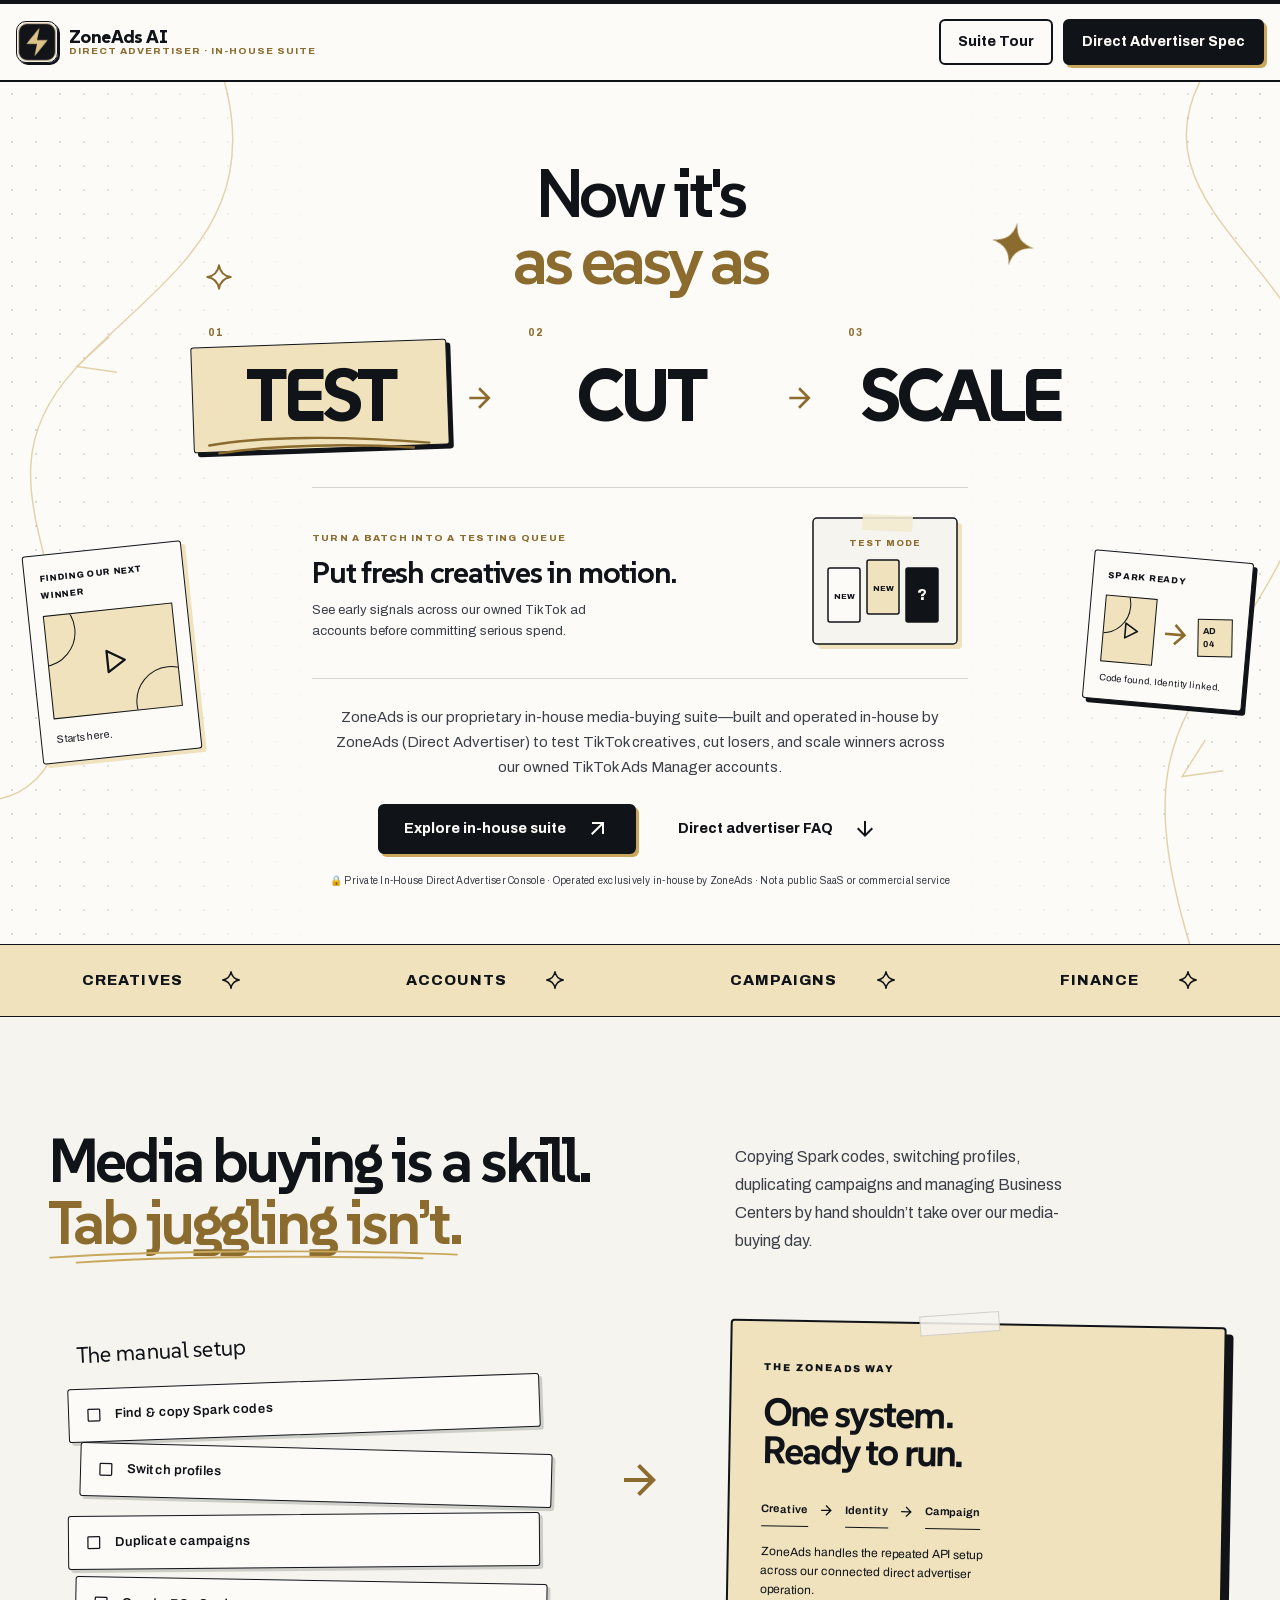
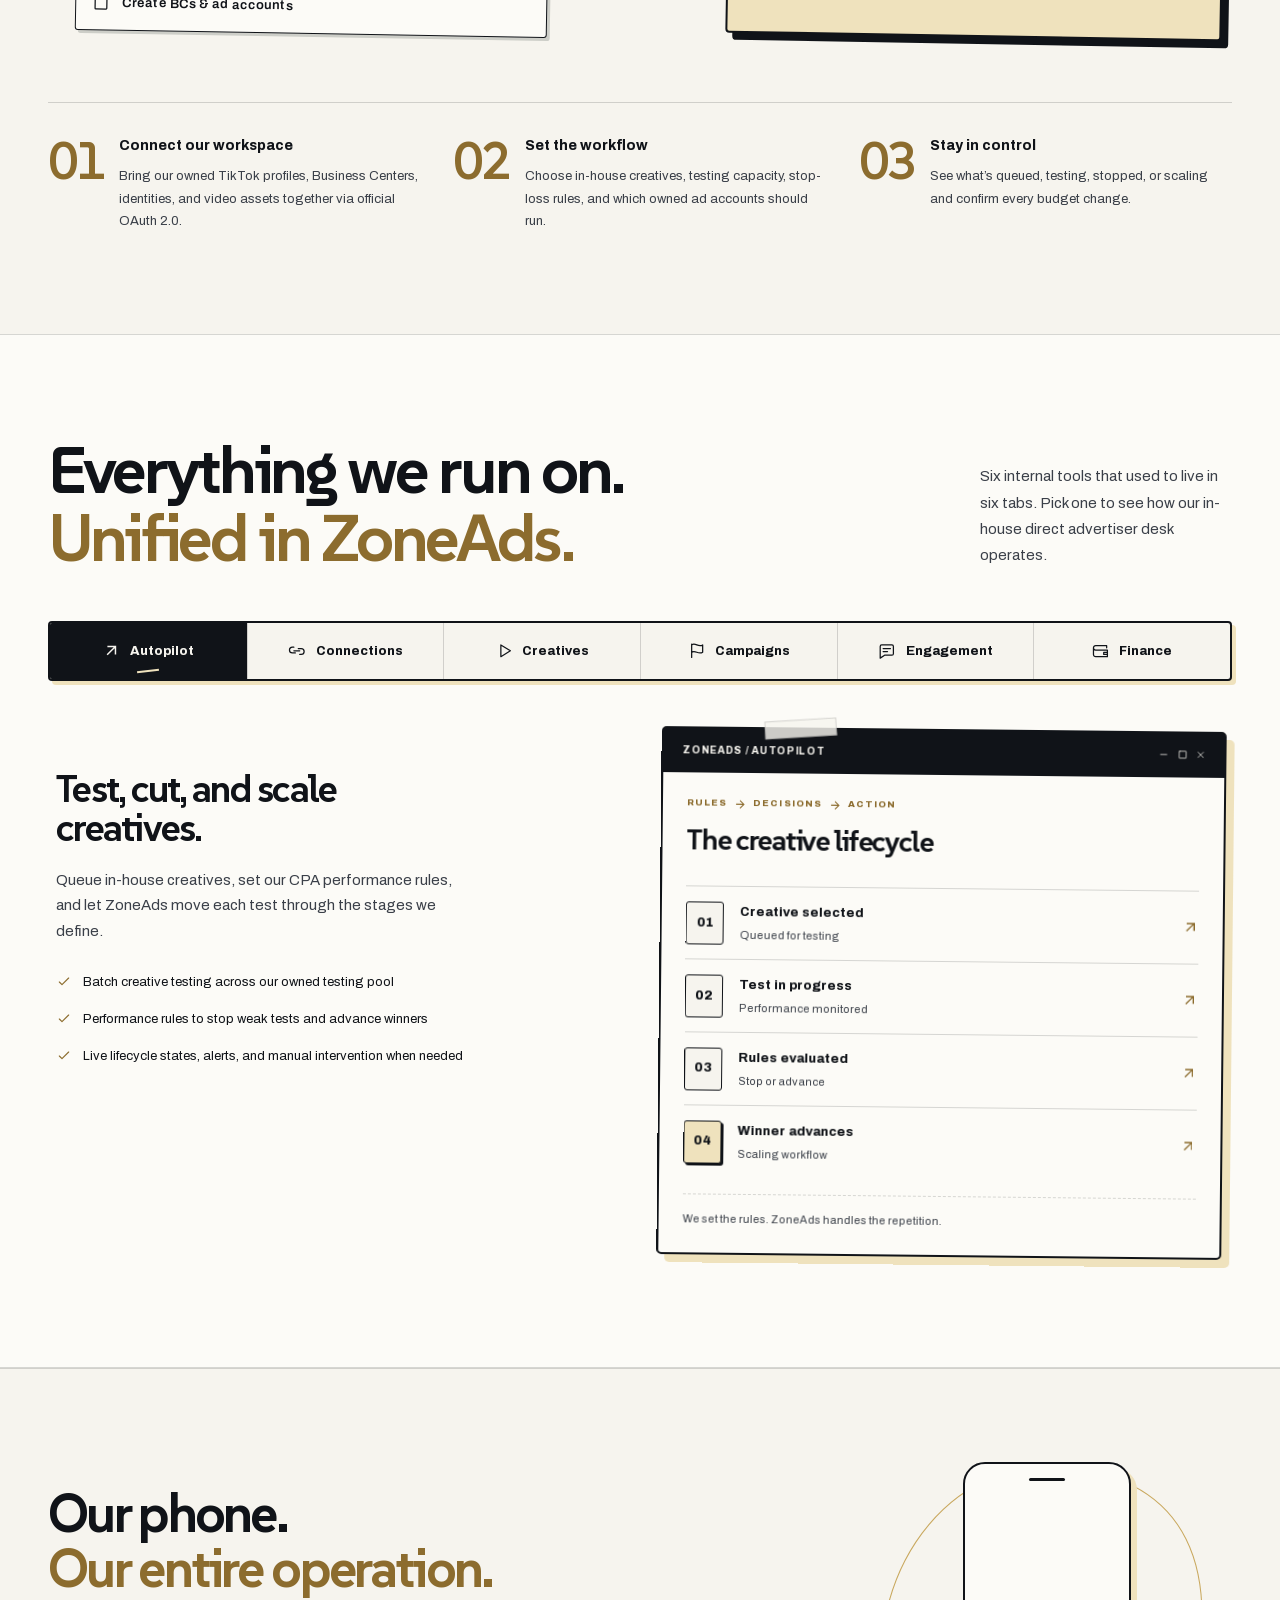
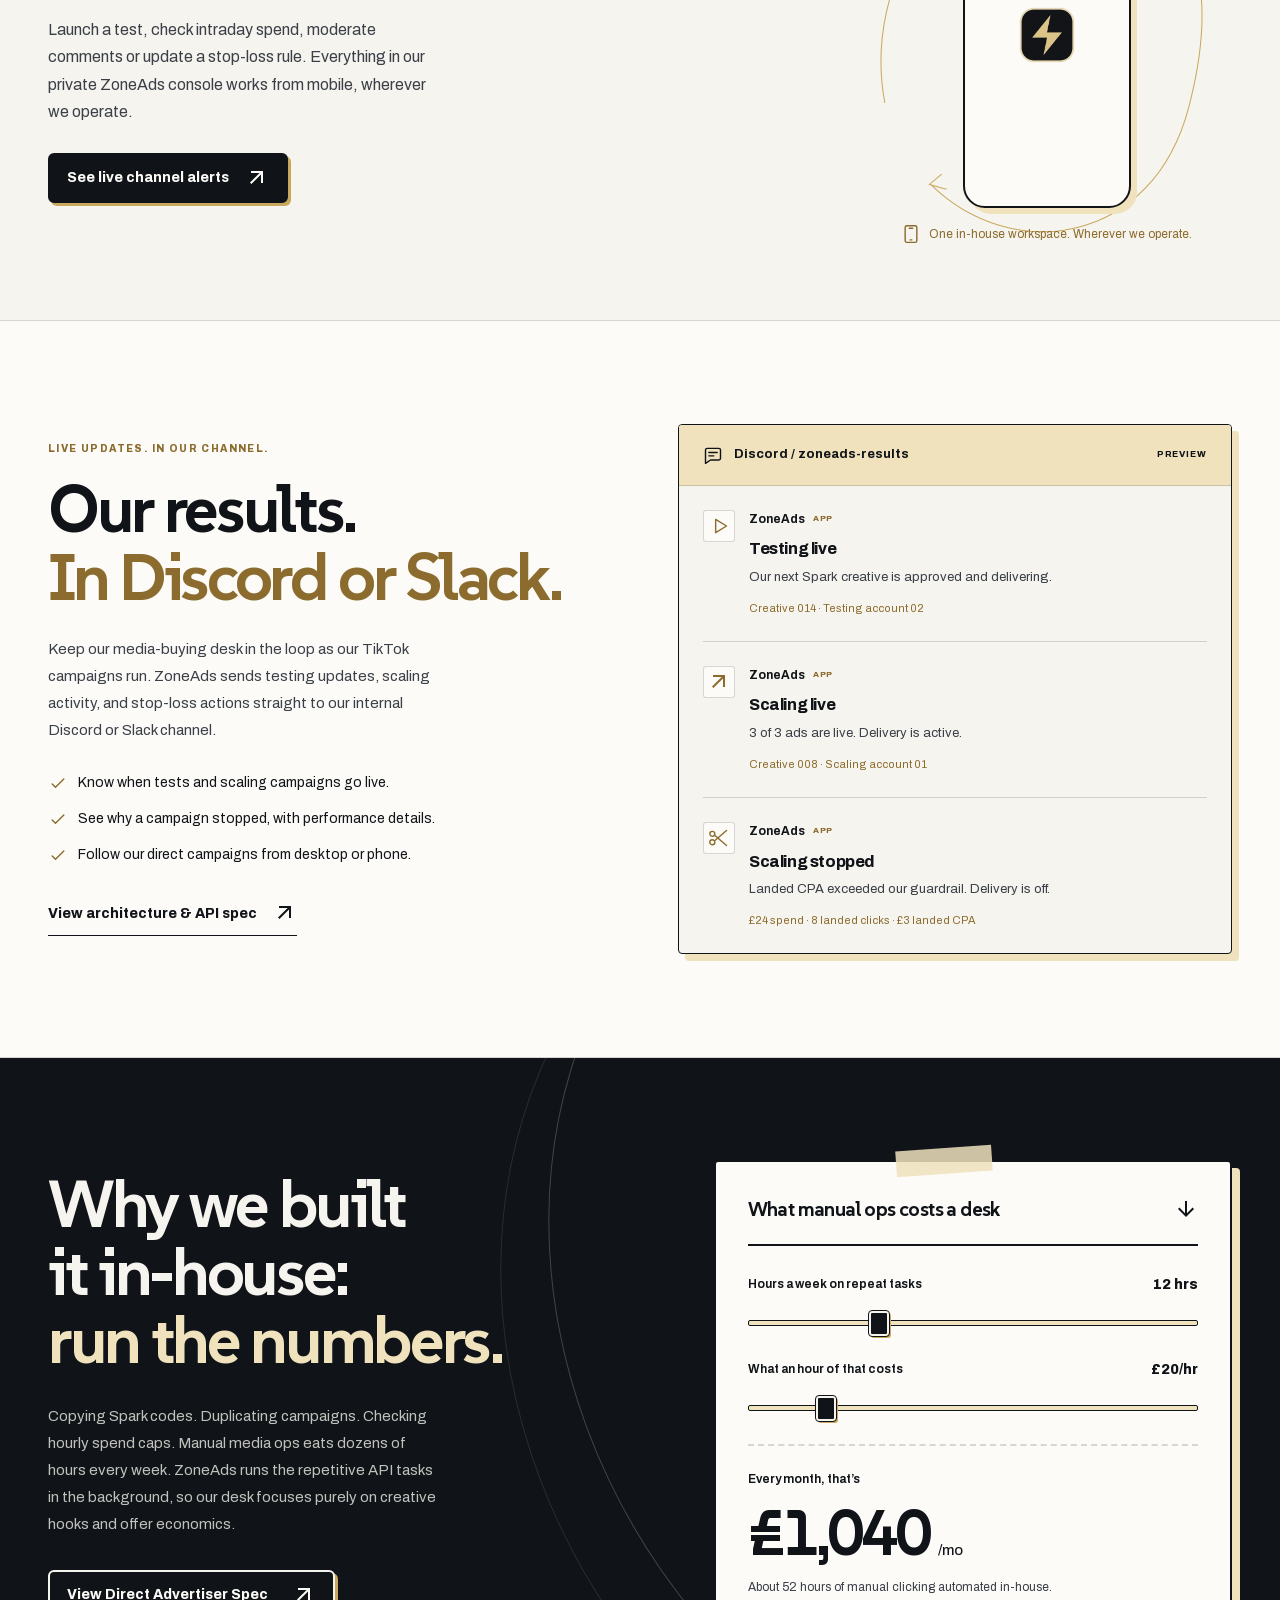
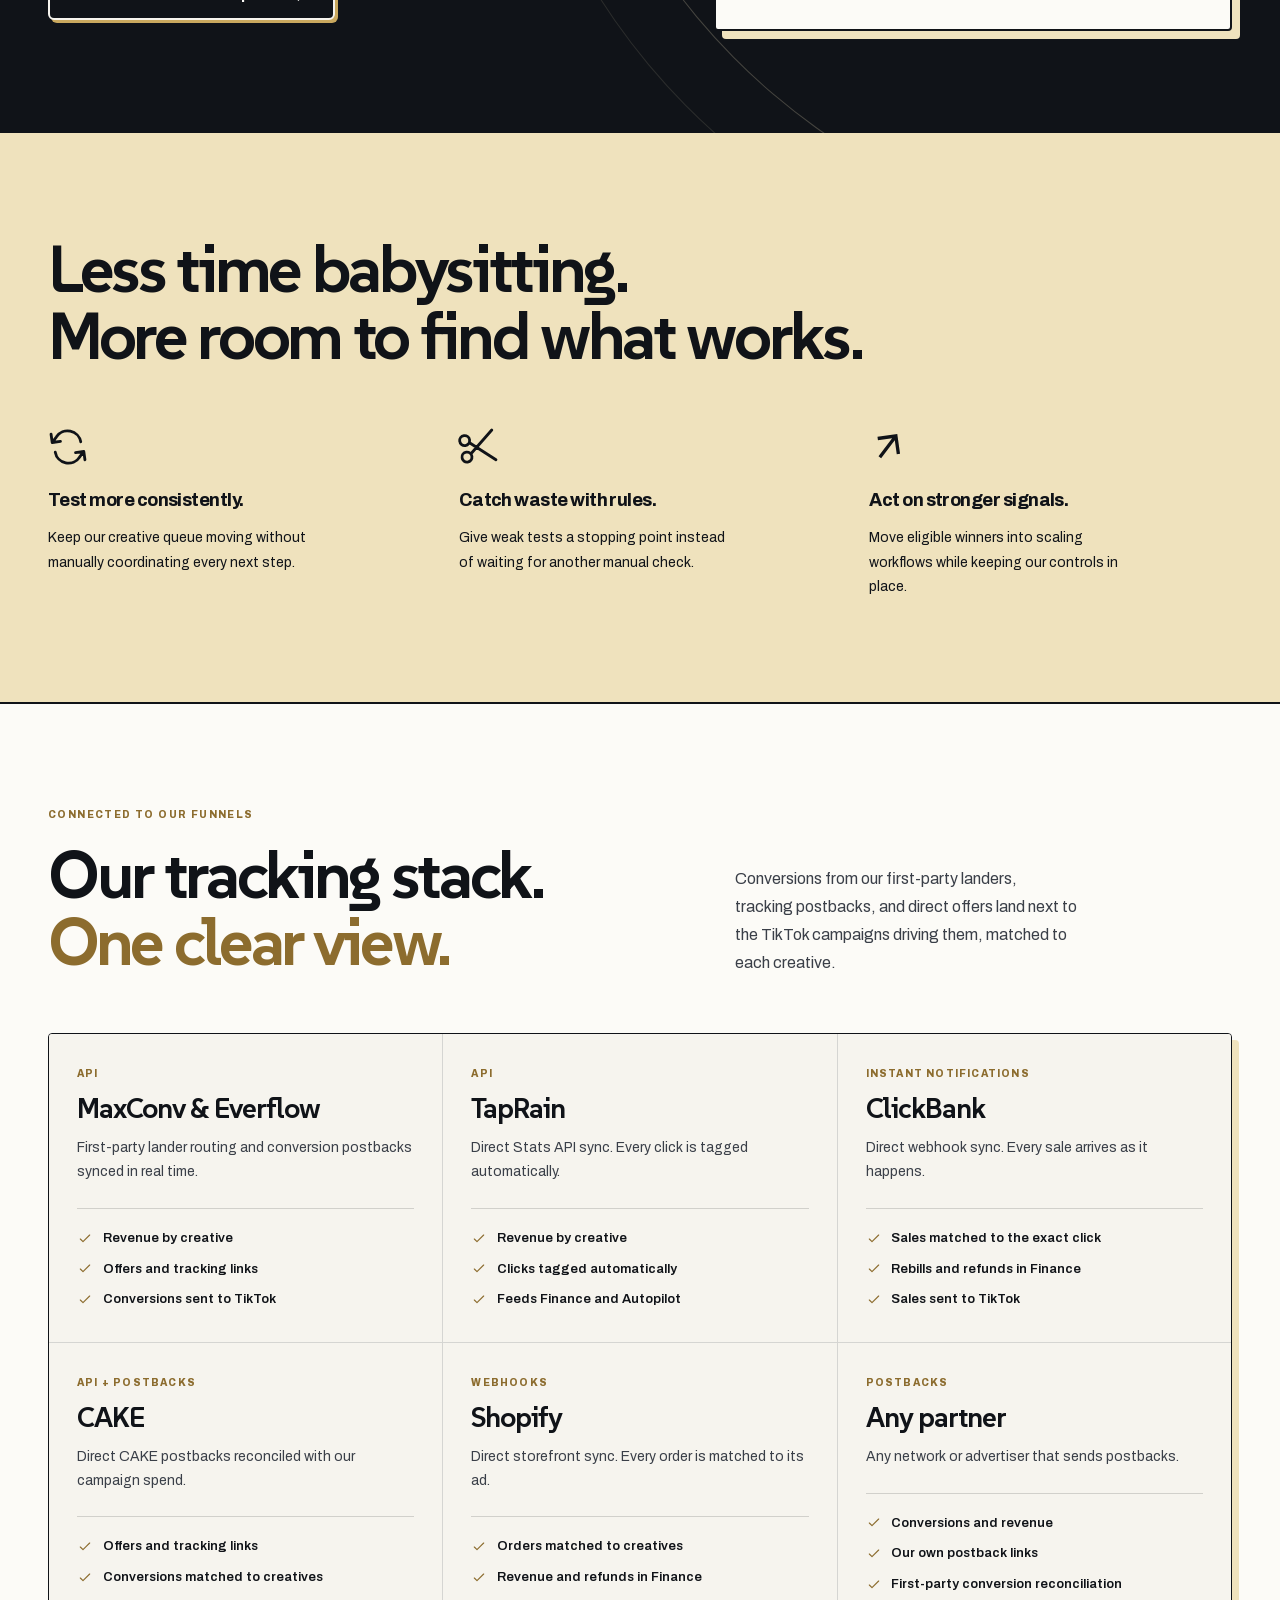
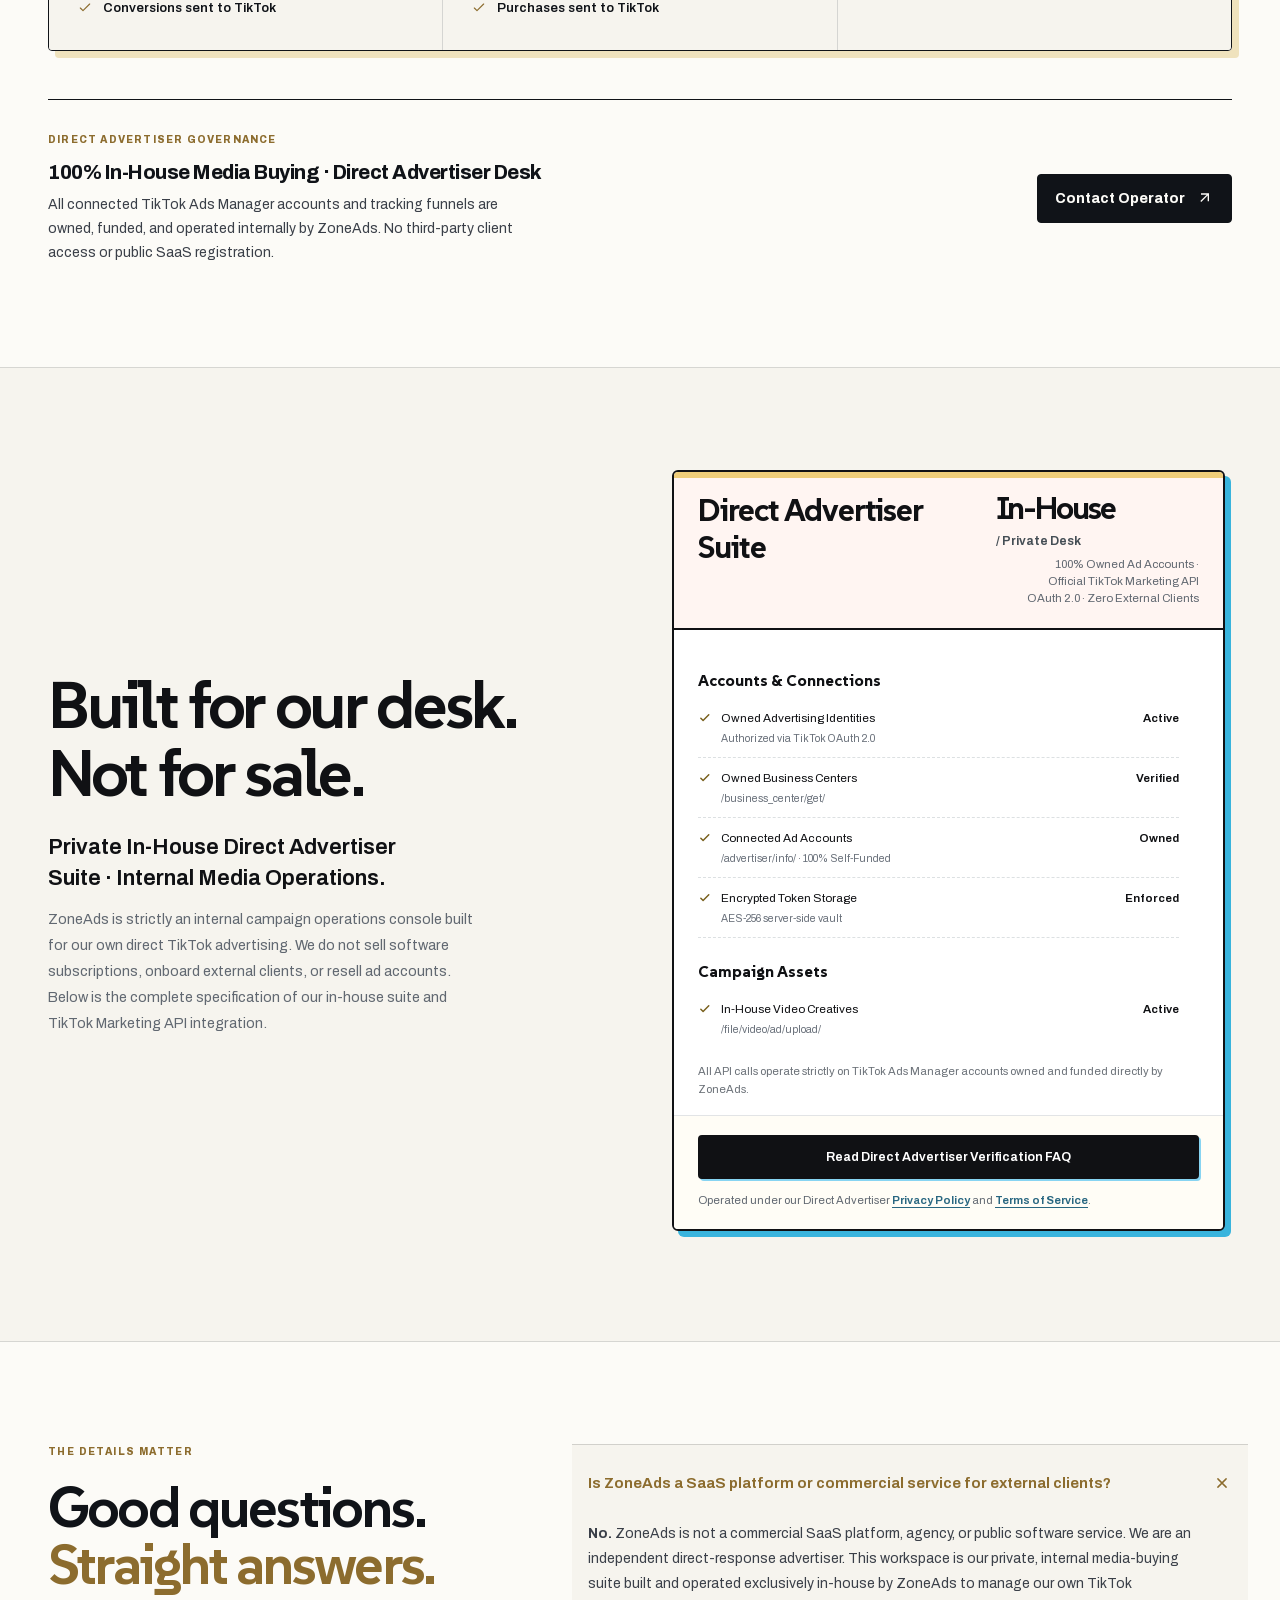
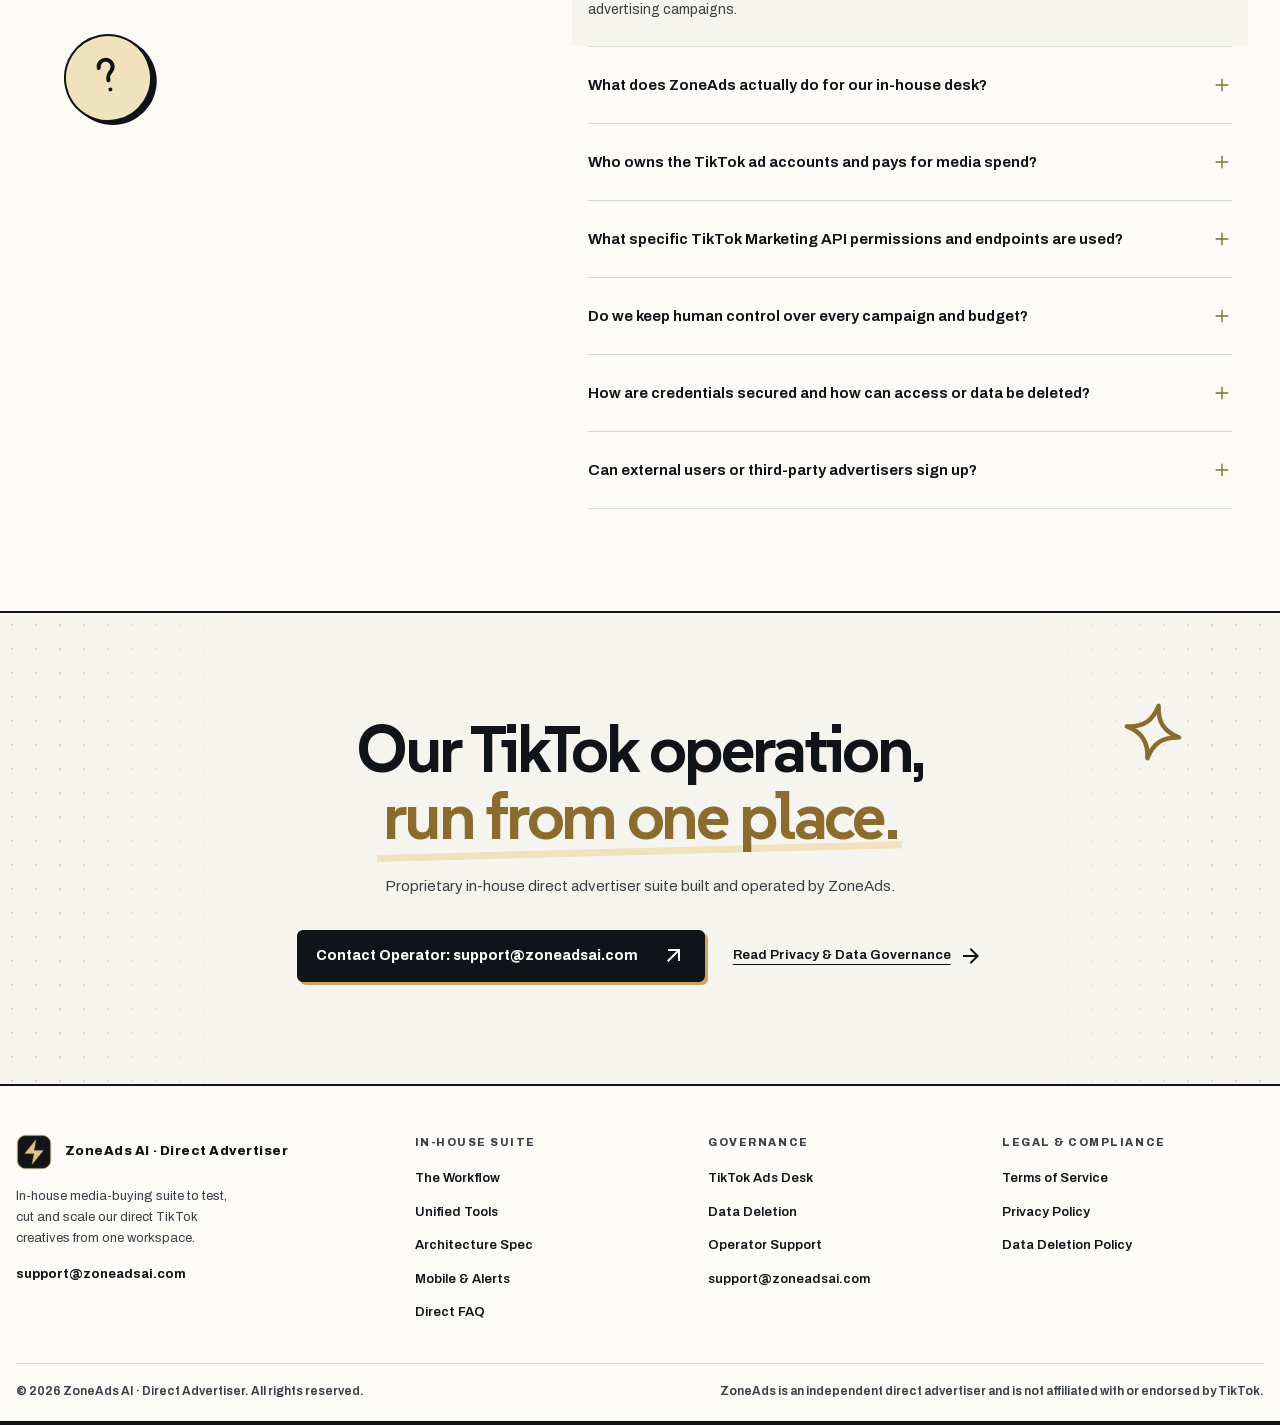
==== commit 58499d88: "Use ZoneAds Direct Advertiser branding and remove personal name" ====
--- a/index.html
+++ b/index.html
@@ -5,13 +5,13 @@
   <meta name="viewport" content="width=device-width, initial-scale=1"/>
   <meta name="referrer" content="strict-origin-when-cross-origin"/>
   <title>ZoneAds AI — In-House Direct Advertiser TikTok Creative &amp; Campaign Suite</title>
-  <meta name="description" content="ZoneAds is the proprietary in-house TikTok campaign operations workspace built and operated exclusively by Faisal Yahaya (Direct Advertiser) to test creatives, cut losers, and scale winners."/>
+  <meta name="description" content="ZoneAds is the proprietary in-house TikTok campaign operations workspace built and operated in-house by ZoneAds (Direct Advertiser) to test creatives, cut losers, and scale winners."/>
   <link rel="icon" href="/favicon.svg" type="image/svg+xml"/>
   <link rel="apple-touch-icon" href="/logo-192.png"/>
   <link rel="stylesheet" href="/zoneads-suite.css"/>
 </head>
 <body>
-<div hidden=""><!--$--><!--/$--></div><main class="marketing-base_marketingPage__kOroe marketing-responsive_marketingPage__qgzp6 landing-motion_page__eGUVK"><a href="#workflow" class="landing-hero_skipLink__eQ1iB">Skip to features</a><header class="marketing-chrome_siteHeader__cn7U1 marketing-responsive_siteHeader__9cJDo"><nav class="marketing-chrome_navbar__6GeG6 marketing-responsive_navbar__ZHncr" aria-label="Primary navigation"><a class="marketing-chrome_logoLink__6Akpk marketing-responsive_logoLink__b3_iU" aria-label="ZoneAds home" href="/"><img alt="ZoneAds" fetchPriority="high" loading="eager" width="96" height="96" decoding="async" class="marketing-chrome_headerLogo__FOA5n" src="/logo-192.png"/><span class="zoneads-brand-text"><strong>ZoneAds AI</strong><small>Direct Advertiser · Faisal Yahaya</small></span></a><div class="marketing-chrome_navActions__0EMz_ marketing-responsive_navActions__ZQfae"><a class="marketing-chrome_signInAction__xNfXg marketing-responsive_signInAction__LgIEU" href="#features">Suite Tour</a><a class="marketing-chrome_signUpAction__FiWkl marketing-responsive_signUpAction__JdDc2" href="#plans">Direct Advertiser Spec</a></div></nav></header><section class="landing-hero_hero__H0qXa" data-landing-hero="true" data-stage="test" aria-label="ZoneAds creative workflow"><div class="landing-hero_workbenchMarks__16PbE" aria-hidden="true"><svg class="landing-hero_orbit__byIEl" viewBox="0 0 1400 900" preserveAspectRatio="xMidYMid slice"><path d="M-110 700C30 800 110 740 100 610S18 400 110 300 340 140 240-70M1310-40c-150 190 180 240 90 470s-210 210-120 490"></path><path d="m146 266-34 31 42 6M1290 687l-24 38 43-6"></path></svg><div class="landing-hero_creativeStamp__COcYI"><span>FINDING OUR NEXT WINNER</span><div><i></i><svg xmlns="http://www.w3.org/2000/svg" viewBox="0 0 24 24" width="20" height="20" fill="none" stroke="currentColor" stroke-width="1.7" stroke-linecap="round" stroke-linejoin="round" aria-hidden="true" focusable="false" data-landing-icon="play"><path d="m8 4 13 8-13 8V4Z"></path></svg><i></i></div><small>Starts here.</small></div><div class="landing-hero_sparkStamp__g18Uk"><span>SPARK READY</span><div class="landing-hero_sparkTicket__61LUB"><div aria-hidden="true"><i></i><svg xmlns="http://www.w3.org/2000/svg" viewBox="0 0 24 24" width="20" height="20" fill="none" stroke="currentColor" stroke-width="1.7" stroke-linecap="round" stroke-linejoin="round" aria-hidden="true" focusable="false" data-landing-icon="play"><path d="m8 4 13 8-13 8V4Z"></path></svg></div><svg xmlns="http://www.w3.org/2000/svg" viewBox="0 -960 960 960" width="24" height="24" fill="currentColor" stroke="none" stroke-width="1.7" stroke-linecap="round" stroke-linejoin="round" aria-hidden="true" focusable="false" data-landing-icon="arrow-right" data-icon-source="google-material-symbols"><path d="M647-440H160v-80h487L423-744l57-56 320 320-320 320-57-56 224-224Z"></path></svg><strong>AD 04</strong></div><small>Code found. Identity linked.</small></div><svg class="landing-hero_sparkOne__Xxp2q" viewBox="0 0 64 64" aria-hidden="true"><path d="M32 3c2 18 11 27 29 29-18 2-27 11-29 29C30 43 21 34 3 32 21 30 30 21 32 3Z"></path></svg><span class="landing-hero_sparkTwo__rTJVN"><svg xmlns="http://www.w3.org/2000/svg" viewBox="0 0 24 24" width="20" height="20" fill="none" stroke="currentColor" stroke-width="1.7" stroke-linecap="round" stroke-linejoin="round" aria-hidden="true" focusable="false" data-landing-icon="spark"><path d="M12 2c1 6 4 9 10 10-6 1-9 4-10 10-1-6-4-9-10-10 6-1 9-4 10-10Z"></path></svg></span></div><div class="landing-hero_heroContent__VS3ZZ"><h1><span class="landing-hero_titleLine__diOgd">Now it&#x27;s</span> <span class="landing-hero_titleLine__diOgd">as easy as</span></h1><div class="landing-hero_stageFlow__K0Yps" aria-label="The ZoneAds creative loop"><div class="landing-hero_stageFlowItem__RF_hP"><button type="button" aria-pressed="true" class="landing-hero_stageButton__TF73K landing-hero_stageButtonActive__YZZUa"><small>01</small><strong>TEST</strong><svg class="landing-hero_stageMark__tbXVH" viewBox="0 0 260 28" preserveAspectRatio="none" aria-hidden="true"><path pathLength="1" d="M8 15C64 5 160 5 251 12M19 23c62-9 145-10 215-6"></path></svg></button><svg xmlns="http://www.w3.org/2000/svg" viewBox="0 -960 960 960" width="24" height="24" fill="currentColor" stroke="none" stroke-width="1.7" stroke-linecap="round" stroke-linejoin="round" aria-hidden="true" focusable="false" data-landing-icon="arrow-right" data-icon-source="google-material-symbols" class="landing-hero_flowArrow__iRFMW"><path d="M647-440H160v-80h487L423-744l57-56 320 320-320 320-57-56 224-224Z"></path></svg></div><div class="landing-hero_stageFlowItem__RF_hP"><button type="button" aria-pressed="false" class="landing-hero_stageButton__TF73K "><small>02</small><strong>CUT</strong><svg class="landing-hero_stageMark__tbXVH" viewBox="0 0 260 28" preserveAspectRatio="none" aria-hidden="true"><path pathLength="1" d="M8 22 249 5M19 7 242 24"></path></svg></button><svg xmlns="http://www.w3.org/2000/svg" viewBox="0 -960 960 960" width="24" height="24" fill="currentColor" stroke="none" stroke-width="1.7" stroke-linecap="round" stroke-linejoin="round" aria-hidden="true" focusable="false" data-landing-icon="arrow-right" data-icon-source="google-material-symbols" class="landing-hero_flowArrow__iRFMW"><path d="M647-440H160v-80h487L423-744l57-56 320 320-320 320-57-56 224-224Z"></path></svg></div><div class="landing-hero_stageFlowItem__RF_hP"><button type="button" aria-pressed="false" class="landing-hero_stageButton__TF73K "><small>03</small><strong>SCALE</strong><svg class="landing-hero_stageMark__tbXVH" viewBox="0 0 260 28" preserveAspectRatio="none" aria-hidden="true"><path pathLength="1" d="M7 22C73 23 169 14 249 5m-15-2 15 2-8 10"></path></svg></button></div></div><div class="landing-hero_stageDetail__q7P_8" aria-live="polite"><div class="landing-hero_stagePanel__1nfNX" data-active="true" aria-hidden="false"><div class="landing-hero_stageDetailCopy___JKUz"><span>Turn a batch into a testing queue</span><h2>Put fresh creatives in motion.</h2><p>See early signals across our owned TikTok ad accounts before committing serious spend.</p></div><svg class="landing-stage-picture_picture__e8NtJ" viewBox="0 0 160 144" aria-hidden="true" data-stage-art="test"><rect class="landing-stage-picture_shadow__m08rl" x="10" y="12" width="144" height="126" rx="4"></rect><rect class="landing-stage-picture_frame__d3ZAI" x="5" y="7" width="144" height="126" rx="4"></rect><path class="landing-stage-picture_tape__Xjqap" d="m55 3 50 2-1 16-50-2Z"></path><text class="landing-stage-picture_label__RTKH5" x="77" y="35" text-anchor="middle">TEST<!-- --> MODE</text><g class="landing-stage-picture_cards__hGgc7"><g><rect x="20" y="57" width="32" height="54" rx="2"></rect><text x="36" y="88">NEW</text></g><g><rect x="59" y="49" width="32" height="54" rx="2"></rect><text x="75" y="80">NEW</text></g><g><rect x="98" y="57" width="32" height="54" rx="2"></rect><text x="114" y="89">?</text></g></g></svg></div><div class="landing-hero_stagePanel__1nfNX" data-active="false" aria-hidden="true"><div class="landing-hero_stageDetailCopy___JKUz"><span>Stop the waste</span><h2>Drop what isn&#x27;t working.</h2><p>Keep weak creatives from draining our daily ad account budget.</p></div><svg class="landing-stage-picture_picture__e8NtJ" viewBox="0 0 160 144" aria-hidden="true" data-stage-art="cut"><rect class="landing-stage-picture_shadow__m08rl" x="10" y="12" width="144" height="126" rx="4"></rect><rect class="landing-stage-picture_frame__d3ZAI" x="5" y="7" width="144" height="126" rx="4"></rect><path class="landing-stage-picture_tape__Xjqap" d="m55 3 50 2-1 16-50-2Z"></path><text class="landing-stage-picture_label__RTKH5" x="77" y="35" text-anchor="middle">CUT<!-- --> MODE</text><g class="landing-stage-picture_cut__6VDM_"><rect class="landing-stage-picture_frame__d3ZAI" x="26" y="54" width="99" height="49" rx="2"></rect><text x="75" y="84" text-anchor="middle">WEAK</text><path class="landing-stage-picture_strike___JwNU" d="m19 91 113-31"></path><g class="landing-stage-picture_stop__Jcaku"><rect x="91" y="94" width="42" height="22" rx="2"></rect><text x="112" y="109" text-anchor="middle">STOP</text></g></g></svg></div><div class="landing-hero_stagePanel__1nfNX" data-active="false" aria-hidden="true"><div class="landing-hero_stageDetailCopy___JKUz"><span>Push the winners</span><h2>Give proven creatives more room to scale.</h2><p>Keep momentum moving while the performance is there.</p></div><svg class="landing-stage-picture_picture__e8NtJ" viewBox="0 0 160 144" aria-hidden="true" data-stage-art="scale"><rect class="landing-stage-picture_shadow__m08rl" x="10" y="12" width="144" height="126" rx="4"></rect><rect class="landing-stage-picture_frame__d3ZAI" x="5" y="7" width="144" height="126" rx="4"></rect><path class="landing-stage-picture_tape__Xjqap" d="m55 3 50 2-1 16-50-2Z"></path><text class="landing-stage-picture_label__RTKH5" x="77" y="35" text-anchor="middle">SCALE<!-- --> MODE</text><g class="landing-stage-picture_chart__H_PpA"><path class="landing-stage-picture_baseline__YDJBX" d="M23 116h108"></path><rect x="28" y="91" width="23" height="25" rx="1"></rect><rect x="64" y="76" width="23" height="40" rx="1"></rect><rect x="100" y="54" width="23" height="62" rx="1"></rect><path class="landing-stage-picture_trend__VZDuS" pathLength="1" d="m29 77 36-20 17 7 43-24"></path><path class="landing-stage-picture_trendHead__QODyn" d="m112 38 15 1-2 14"></path></g></svg></div></div><p class="landing-hero_heroSummary__Z3p7c">ZoneAds is our proprietary in-house media-buying suite—built and operated exclusively by Faisal Yahaya (Direct Advertiser) to test TikTok creatives, cut losers, and scale winners across our owned TikTok Ads Manager accounts.</p><div class="landing-hero_actions__1YDjM"><a class="marketing-chrome_signUpAction__FiWkl marketing-responsive_signUpAction__JdDc2" href="#features">Explore in-house suite <svg xmlns="http://www.w3.org/2000/svg" viewBox="0 -960 960 960" width="24" height="24" fill="currentColor" stroke="none" stroke-width="1.7" stroke-linecap="round" stroke-linejoin="round" aria-hidden="true" focusable="false" data-landing-icon="arrow-up-right" data-icon-source="google-material-symbols"><path d="m256-240-56-56 384-384H240v-80h480v480h-80v-344L256-240Z"></path></svg></a><a href="#questions" class="marketing-chrome_signInAction__xNfXg marketing-responsive_signInAction__LgIEU">Direct advertiser FAQ <svg xmlns="http://www.w3.org/2000/svg" viewBox="0 -960 960 960" width="24" height="24" fill="currentColor" stroke="none" stroke-width="1.7" stroke-linecap="round" stroke-linejoin="round" aria-hidden="true" focusable="false" data-landing-icon="arrow-down" data-icon-source="google-material-symbols"><path d="M440-800v487L216-537l-56 57 320 320 320-320-56-57-224 224v-487h-80Z"></path></svg></a></div><p class="landing-hero_caption__OPVlM">🔒 Private In-House Direct Advertiser Console · Operated solely by Faisal Yahaya · Not a public SaaS or commercial service</p></div></section><div class="landing-story_story__xld5b"><section class="landing-ribbon_ribbon__ocxF6" aria-label="Your operation, connected" data-landing-ribbon="true"><div class="landing-ribbon_viewport__FYObt"><div class="landing-ribbon_track__DAOe0" data-ribbon-track="true"><div class="landing-ribbon_group__H9fZq"><span class="landing-ribbon_item__irUsp">CREATIVES<svg xmlns="http://www.w3.org/2000/svg" viewBox="0 0 24 24" width="20" height="20" fill="none" stroke="currentColor" stroke-width="1.7" stroke-linecap="round" stroke-linejoin="round" aria-hidden="true" focusable="false" data-landing-icon="spark"><path d="M12 2c1 6 4 9 10 10-6 1-9 4-10 10-1-6-4-9-10-10 6-1 9-4 10-10Z"></path></svg></span><span class="landing-ribbon_item__irUsp">ACCOUNTS<svg xmlns="http://www.w3.org/2000/svg" viewBox="0 0 24 24" width="20" height="20" fill="none" stroke="currentColor" stroke-width="1.7" stroke-linecap="round" stroke-linejoin="round" aria-hidden="true" focusable="false" data-landing-icon="spark"><path d="M12 2c1 6 4 9 10 10-6 1-9 4-10 10-1-6-4-9-10-10 6-1 9-4 10-10Z"></path></svg></span><span class="landing-ribbon_item__irUsp">CAMPAIGNS<svg xmlns="http://www.w3.org/2000/svg" viewBox="0 0 24 24" width="20" height="20" fill="none" stroke="currentColor" stroke-width="1.7" stroke-linecap="round" stroke-linejoin="round" aria-hidden="true" focusable="false" data-landing-icon="spark"><path d="M12 2c1 6 4 9 10 10-6 1-9 4-10 10-1-6-4-9-10-10 6-1 9-4 10-10Z"></path></svg></span><span class="landing-ribbon_item__irUsp">FINANCE<svg xmlns="http://www.w3.org/2000/svg" viewBox="0 0 24 24" width="20" height="20" fill="none" stroke="currentColor" stroke-width="1.7" stroke-linecap="round" stroke-linejoin="round" aria-hidden="true" focusable="false" data-landing-icon="spark"><path d="M12 2c1 6 4 9 10 10-6 1-9 4-10 10-1-6-4-9-10-10 6-1 9-4 10-10Z"></path></svg></span></div><div class="landing-ribbon_group__H9fZq" aria-hidden="true"><span class="landing-ribbon_item__irUsp">CREATIVES<svg xmlns="http://www.w3.org/2000/svg" viewBox="0 0 24 24" width="20" height="20" fill="none" stroke="currentColor" stroke-width="1.7" stroke-linecap="round" stroke-linejoin="round" aria-hidden="true" focusable="false" data-landing-icon="spark"><path d="M12 2c1 6 4 9 10 10-6 1-9 4-10 10-1-6-4-9-10-10 6-1 9-4 10-10Z"></path></svg></span><span class="landing-ribbon_item__irUsp">ACCOUNTS<svg xmlns="http://www.w3.org/2000/svg" viewBox="0 0 24 24" width="20" height="20" fill="none" stroke="currentColor" stroke-width="1.7" stroke-linecap="round" stroke-linejoin="round" aria-hidden="true" focusable="false" data-landing-icon="spark"><path d="M12 2c1 6 4 9 10 10-6 1-9 4-10 10-1-6-4-9-10-10 6-1 9-4 10-10Z"></path></svg></span><span class="landing-ribbon_item__irUsp">CAMPAIGNS<svg xmlns="http://www.w3.org/2000/svg" viewBox="0 0 24 24" width="20" height="20" fill="none" stroke="currentColor" stroke-width="1.7" stroke-linecap="round" stroke-linejoin="round" aria-hidden="true" focusable="false" data-landing-icon="spark"><path d="M12 2c1 6 4 9 10 10-6 1-9 4-10 10-1-6-4-9-10-10 6-1 9-4 10-10Z"></path></svg></span><span class="landing-ribbon_item__irUsp">FINANCE<svg xmlns="http://www.w3.org/2000/svg" viewBox="0 0 24 24" width="20" height="20" fill="none" stroke="currentColor" stroke-width="1.7" stroke-linecap="round" stroke-linejoin="round" aria-hidden="true" focusable="false" data-landing-icon="spark"><path d="M12 2c1 6 4 9 10 10-6 1-9 4-10 10-1-6-4-9-10-10 6-1 9-4 10-10Z"></path></svg></span></div></div></div></section><section id="workflow" class="landing-story_workflow__X3O3W"><div class="landing-story_container__We6xI"><div class="landing-story_sectionIntro__TQ3Wy" data-reveal="true"><h2>Media buying is a skill.<br/><span class="landing-story_inkUnderline__4TDlB">Tab juggling isn’t.<svg viewBox="0 0 530 30" preserveAspectRatio="none" aria-hidden="true"><path pathLength="1" d="M3 19C132 8 368 5 525 14M37 27c129-11 326-11 444-7"></path></svg></span></h2><p>Copying Spark codes, switching profiles, duplicating campaigns and managing Business Centers by hand shouldn’t take over our media-buying day.</p></div><div class="landing-story_beforeAfter__odHzR" data-reveal="true"><div class="landing-story_taskPile__nwEyq" aria-label="The manual workflow"><span class="landing-story_handNote__PLCvc">The manual setup</span><div><svg xmlns="http://www.w3.org/2000/svg" viewBox="0 0 24 24" width="20" height="20" fill="none" stroke="currentColor" stroke-width="1.7" stroke-linecap="round" stroke-linejoin="round" aria-hidden="true" focusable="false" data-landing-icon="square"><path d="M5 4h14a1 1 0 0 1 1 1v14a1 1 0 0 1-1 1H5a1 1 0 0 1-1-1V5a1 1 0 0 1 1-1Z"></path></svg>Find &amp; copy Spark codes</div><div><svg xmlns="http://www.w3.org/2000/svg" viewBox="0 0 24 24" width="20" height="20" fill="none" stroke="currentColor" stroke-width="1.7" stroke-linecap="round" stroke-linejoin="round" aria-hidden="true" focusable="false" data-landing-icon="square"><path d="M5 4h14a1 1 0 0 1 1 1v14a1 1 0 0 1-1 1H5a1 1 0 0 1-1-1V5a1 1 0 0 1 1-1Z"></path></svg>Switch profiles</div><div><svg xmlns="http://www.w3.org/2000/svg" viewBox="0 0 24 24" width="20" height="20" fill="none" stroke="currentColor" stroke-width="1.7" stroke-linecap="round" stroke-linejoin="round" aria-hidden="true" focusable="false" data-landing-icon="square"><path d="M5 4h14a1 1 0 0 1 1 1v14a1 1 0 0 1-1 1H5a1 1 0 0 1-1-1V5a1 1 0 0 1 1-1Z"></path></svg>Duplicate campaigns</div><div><svg xmlns="http://www.w3.org/2000/svg" viewBox="0 0 24 24" width="20" height="20" fill="none" stroke="currentColor" stroke-width="1.7" stroke-linecap="round" stroke-linejoin="round" aria-hidden="true" focusable="false" data-landing-icon="square"><path d="M5 4h14a1 1 0 0 1 1 1v14a1 1 0 0 1-1 1H5a1 1 0 0 1-1-1V5a1 1 0 0 1 1-1Z"></path></svg>Create BCs &amp; ad accounts</div></div><svg xmlns="http://www.w3.org/2000/svg" viewBox="0 -960 960 960" width="24" height="24" fill="currentColor" stroke="none" stroke-width="1.7" stroke-linecap="round" stroke-linejoin="round" aria-hidden="true" focusable="false" data-landing-icon="arrow-right" data-icon-source="google-material-symbols" class="landing-story_handoffArrow__Tyhvp"><path d="M647-440H160v-80h487L423-744l57-56 320 320-320 320-57-56 224-224Z"></path></svg><div class="landing-story_playbook__zZtwE"><span class="landing-story_playbookLabel__eU19p">THE ZONEADS WAY</span><strong>One system.<br/>Ready to run.</strong><div><span>Creative</span><svg xmlns="http://www.w3.org/2000/svg" viewBox="0 -960 960 960" width="24" height="24" fill="currentColor" stroke="none" stroke-width="1.7" stroke-linecap="round" stroke-linejoin="round" aria-hidden="true" focusable="false" data-landing-icon="arrow-right" data-icon-source="google-material-symbols"><path d="M647-440H160v-80h487L423-744l57-56 320 320-320 320-57-56 224-224Z"></path></svg><span>Identity</span><svg xmlns="http://www.w3.org/2000/svg" viewBox="0 -960 960 960" width="24" height="24" fill="currentColor" stroke="none" stroke-width="1.7" stroke-linecap="round" stroke-linejoin="round" aria-hidden="true" focusable="false" data-landing-icon="arrow-right" data-icon-source="google-material-symbols"><path d="M647-440H160v-80h487L423-744l57-56 320 320-320 320-57-56 224-224Z"></path></svg><span>Campaign</span></div><p>ZoneAds handles the repeated API setup across our connected direct advertiser operation.</p></div></div><ol class="landing-story_steps___7sO9" data-reveal="true"><li><span>01</span><div><h3>Connect our workspace</h3><p>Bring our owned TikTok profiles, Business Centers, identities, and video assets together via official OAuth 2.0.</p></div></li><li><span>02</span><div><h3>Set the workflow</h3><p>Choose in-house creatives, testing capacity, stop-loss rules, and which owned ad accounts should run.</p></div></li><li><span>03</span><div><h3>Stay in control</h3><p>See what’s queued, testing, stopped, or scaling and confirm every budget change.</p></div></li></ol></div></section><section id="features" class="landing-story_featureSection__7ryM6"><div class="landing-story_container__We6xI"><div class="landing-story_splitIntro__z1Gdb" data-reveal="true"><h2>Everything we run on.<br/><span>Unified in ZoneAds.</span></h2><p>Six internal tools that used to live in six tabs. Pick one to see how our in-house direct advertiser desk operates.</p></div><div class="landing-feature-tour_tour__EqXZO" data-reveal="true"><div class="landing-feature-tour_tabs___zVpo" role="tablist" aria-label="Explore ZoneAds features"><button id="feature-tab-autopilot" role="tab" type="button" aria-selected="true" aria-controls="feature-panel-autopilot" tabindex="0"><svg xmlns="http://www.w3.org/2000/svg" viewBox="0 -960 960 960" width="24" height="24" fill="currentColor" stroke="none" stroke-width="1.7" stroke-linecap="round" stroke-linejoin="round" aria-hidden="true" focusable="false" data-landing-icon="arrow-up-right" data-icon-source="google-material-symbols"><path d="m256-240-56-56 384-384H240v-80h480v480h-80v-344L256-240Z"></path></svg>Autopilot</button><button id="feature-tab-connections" role="tab" type="button" aria-selected="false" aria-controls="feature-panel-connections" tabindex="-1"><svg xmlns="http://www.w3.org/2000/svg" viewBox="0 0 24 24" width="20" height="20" fill="none" stroke="currentColor" stroke-width="1.7" stroke-linecap="round" stroke-linejoin="round" aria-hidden="true" focusable="false" data-landing-icon="connections"><path d="M8 7H6a4 4 0 0 0 0 8h4m4-6h4a4 4 0 0 1 0 8h-2M8 12h8"></path></svg>Connections</button><button id="feature-tab-creatives" role="tab" type="button" aria-selected="false" aria-controls="feature-panel-creatives" tabindex="-1"><svg xmlns="http://www.w3.org/2000/svg" viewBox="0 0 24 24" width="20" height="20" fill="none" stroke="currentColor" stroke-width="1.7" stroke-linecap="round" stroke-linejoin="round" aria-hidden="true" focusable="false" data-landing-icon="play"><path d="m8 4 13 8-13 8V4Z"></path></svg>Creatives</button><button id="feature-tab-campaigns" role="tab" type="button" aria-selected="false" aria-controls="feature-panel-campaigns" tabindex="-1"><svg xmlns="http://www.w3.org/2000/svg" viewBox="0 0 24 24" width="20" height="20" fill="none" stroke="currentColor" stroke-width="1.7" stroke-linecap="round" stroke-linejoin="round" aria-hidden="true" focusable="false" data-landing-icon="flag"><path d="M5 21V3m0 1c5-4 9 4 15 0v10c-6 4-10-4-15 0"></path></svg>Campaigns</button><button id="feature-tab-engagement" role="tab" type="button" aria-selected="false" aria-controls="feature-panel-engagement" tabindex="-1"><svg xmlns="http://www.w3.org/2000/svg" viewBox="0 0 24 24" width="20" height="20" fill="none" stroke="currentColor" stroke-width="1.7" stroke-linecap="round" stroke-linejoin="round" aria-hidden="true" focusable="false" data-landing-icon="message"><path d="M5 4h14a2 2 0 0 1 2 2v10a2 2 0 0 1-2 2H9l-6 4V6a2 2 0 0 1 2-2Zm2 5h10M7 13h6"></path></svg>Engagement</button><button id="feature-tab-finance" role="tab" type="button" aria-selected="false" aria-controls="feature-panel-finance" tabindex="-1"><svg xmlns="http://www.w3.org/2000/svg" viewBox="0 0 24 24" width="20" height="20" fill="none" stroke="currentColor" stroke-width="1.7" stroke-linecap="round" stroke-linejoin="round" aria-hidden="true" focusable="false" data-landing-icon="wallet"><path d="M20 8V5H5a3 3 0 0 0 0 6h16v9H5a3 3 0 0 1-3-3V8m19 6h-5v3h5"></path></svg>Finance</button></div><div class="landing-feature-tour_panels__KoAuF"><div id="feature-panel-autopilot" role="tabpanel" aria-labelledby="feature-tab-autopilot" aria-hidden="false" data-active="true" tabindex="0" class="landing-feature-tour_panel__DkuyG"><div class="landing-feature-tour_copy__SPFkE"><h3>Test, cut, and scale creatives.</h3><p>Queue in-house creatives, set our CPA performance rules, and let ZoneAds move each test through the stages we define.</p><ul><li><svg xmlns="http://www.w3.org/2000/svg" viewBox="0 0 24 24" width="20" height="20" fill="none" stroke="currentColor" stroke-width="1.7" stroke-linecap="round" stroke-linejoin="round" aria-hidden="true" focusable="false" data-landing-icon="check"><path d="m5 12 4 4L19 6"></path></svg>Batch creative testing across our owned testing pool</li><li><svg xmlns="http://www.w3.org/2000/svg" viewBox="0 0 24 24" width="20" height="20" fill="none" stroke="currentColor" stroke-width="1.7" stroke-linecap="round" stroke-linejoin="round" aria-hidden="true" focusable="false" data-landing-icon="check"><path d="m5 12 4 4L19 6"></path></svg>Performance rules to stop weak tests and advance winners</li><li><svg xmlns="http://www.w3.org/2000/svg" viewBox="0 0 24 24" width="20" height="20" fill="none" stroke="currentColor" stroke-width="1.7" stroke-linecap="round" stroke-linejoin="round" aria-hidden="true" focusable="false" data-landing-icon="check"><path d="m5 12 4 4L19 6"></path></svg>Live lifecycle states, alerts, and manual intervention when needed</li></ul></div><div class="landing-feature-tour_preview__lLFJ_"><div class="landing-feature-tour_previewBar__hI_Cp"><span>ZONEADS / AUTOPILOT</span><span class="landing-feature-tour_windowIcons__VCv38"><svg xmlns="http://www.w3.org/2000/svg" viewBox="0 0 24 24" width="20" height="20" fill="none" stroke="currentColor" stroke-width="1.7" stroke-linecap="round" stroke-linejoin="round" aria-hidden="true" focusable="false" data-landing-icon="minus"><path d="M5 12h14"></path></svg><svg xmlns="http://www.w3.org/2000/svg" viewBox="0 0 24 24" width="20" height="20" fill="none" stroke="currentColor" stroke-width="1.7" stroke-linecap="round" stroke-linejoin="round" aria-hidden="true" focusable="false" data-landing-icon="square"><path d="M5 4h14a1 1 0 0 1 1 1v14a1 1 0 0 1-1 1H5a1 1 0 0 1-1-1V5a1 1 0 0 1 1-1Z"></path></svg><svg xmlns="http://www.w3.org/2000/svg" viewBox="0 0 24 24" width="20" height="20" fill="none" stroke="currentColor" stroke-width="1.7" stroke-linecap="round" stroke-linejoin="round" aria-hidden="true" focusable="false" data-landing-icon="close"><path d="m6 6 12 12M6 18 18 6"></path></svg></span></div><div class="landing-feature-tour_previewBody__roqX_"><p class="landing-feature-tour_previewLabel__H5_PA"><span>RULES</span><span><svg xmlns="http://www.w3.org/2000/svg" viewBox="0 -960 960 960" width="24" height="24" fill="currentColor" stroke="none" stroke-width="1.7" stroke-linecap="round" stroke-linejoin="round" aria-hidden="true" focusable="false" data-landing-icon="arrow-right" data-icon-source="google-material-symbols"><path d="M647-440H160v-80h487L423-744l57-56 320 320-320 320-57-56 224-224Z"></path></svg>DECISIONS</span><span><svg xmlns="http://www.w3.org/2000/svg" viewBox="0 -960 960 960" width="24" height="24" fill="currentColor" stroke="none" stroke-width="1.7" stroke-linecap="round" stroke-linejoin="round" aria-hidden="true" focusable="false" data-landing-icon="arrow-right" data-icon-source="google-material-symbols"><path d="M647-440H160v-80h487L423-744l57-56 320 320-320 320-57-56 224-224Z"></path></svg>ACTION</span></p><h4>The creative lifecycle</h4><div class="landing-feature-tour_rows__VbtIn"><div class="landing-feature-tour_row__qsUhZ"><span class="landing-feature-tour_rowIcon__ZsDe_" aria-hidden="true">01</span><div><strong>Creative selected</strong><span>Queued for testing</span></div><span class="landing-feature-tour_rowArrow__cbyGI" aria-hidden="true"><svg xmlns="http://www.w3.org/2000/svg" viewBox="0 -960 960 960" width="24" height="24" fill="currentColor" stroke="none" stroke-width="1.7" stroke-linecap="round" stroke-linejoin="round" aria-hidden="true" focusable="false" data-landing-icon="arrow-up-right" data-icon-source="google-material-symbols"><path d="m256-240-56-56 384-384H240v-80h480v480h-80v-344L256-240Z"></path></svg></span></div><div class="landing-feature-tour_row__qsUhZ"><span class="landing-feature-tour_rowIcon__ZsDe_" aria-hidden="true">02</span><div><strong>Test in progress</strong><span>Performance monitored</span></div><span class="landing-feature-tour_rowArrow__cbyGI" aria-hidden="true"><svg xmlns="http://www.w3.org/2000/svg" viewBox="0 -960 960 960" width="24" height="24" fill="currentColor" stroke="none" stroke-width="1.7" stroke-linecap="round" stroke-linejoin="round" aria-hidden="true" focusable="false" data-landing-icon="arrow-up-right" data-icon-source="google-material-symbols"><path d="m256-240-56-56 384-384H240v-80h480v480h-80v-344L256-240Z"></path></svg></span></div><div class="landing-feature-tour_row__qsUhZ"><span class="landing-feature-tour_rowIcon__ZsDe_" aria-hidden="true">03</span><div><strong>Rules evaluated</strong><span>Stop or advance</span></div><span class="landing-feature-tour_rowArrow__cbyGI" aria-hidden="true"><svg xmlns="http://www.w3.org/2000/svg" viewBox="0 -960 960 960" width="24" height="24" fill="currentColor" stroke="none" stroke-width="1.7" stroke-linecap="round" stroke-linejoin="round" aria-hidden="true" focusable="false" data-landing-icon="arrow-up-right" data-icon-source="google-material-symbols"><path d="m256-240-56-56 384-384H240v-80h480v480h-80v-344L256-240Z"></path></svg></span></div><div class="landing-feature-tour_row__qsUhZ"><span class="landing-feature-tour_rowIcon__ZsDe_" aria-hidden="true">04</span><div><strong>Winner advances</strong><span>Scaling workflow</span></div><span class="landing-feature-tour_rowArrow__cbyGI" aria-hidden="true"><svg xmlns="http://www.w3.org/2000/svg" viewBox="0 -960 960 960" width="24" height="24" fill="currentColor" stroke="none" stroke-width="1.7" stroke-linecap="round" stroke-linejoin="round" aria-hidden="true" focusable="false" data-landing-icon="arrow-up-right" data-icon-source="google-material-symbols"><path d="m256-240-56-56 384-384H240v-80h480v480h-80v-344L256-240Z"></path></svg></span></div></div><p class="landing-feature-tour_previewNote__G4Dm7">We set the rules. ZoneAds handles the repetition.</p></div></div></div><div id="feature-panel-connections" role="tabpanel" aria-labelledby="feature-tab-connections" aria-hidden="true" data-active="false" tabindex="-1" class="landing-feature-tour_panel__DkuyG"><div class="landing-feature-tour_copy__SPFkE"><h3>Connect our full TikTok setup.</h3><p>Keep Business Centers, TikTok users, advertising identities, and testing assignments organized in one place.</p><ul><li><svg xmlns="http://www.w3.org/2000/svg" viewBox="0 0 24 24" width="20" height="20" fill="none" stroke="currentColor" stroke-width="1.7" stroke-linecap="round" stroke-linejoin="round" aria-hidden="true" focusable="false" data-landing-icon="check"><path d="m5 12 4 4L19 6"></path></svg>Connect our owned TikTok Ads Manager accounts via OAuth 2.0</li><li><svg xmlns="http://www.w3.org/2000/svg" viewBox="0 0 24 24" width="20" height="20" fill="none" stroke="currentColor" stroke-width="1.7" stroke-linecap="round" stroke-linejoin="round" aria-hidden="true" focusable="false" data-landing-icon="check"><path d="m5 12 4 4L19 6"></path></svg>Manage ad accounts inside our verified Business Centers</li><li><svg xmlns="http://www.w3.org/2000/svg" viewBox="0 0 24 24" width="20" height="20" fill="none" stroke="currentColor" stroke-width="1.7" stroke-linecap="round" stroke-linejoin="round" aria-hidden="true" focusable="false" data-landing-icon="check"><path d="m5 12 4 4L19 6"></path></svg>Manage active identities, testing pools, and archived Business Centers</li></ul></div><div class="landing-feature-tour_preview__lLFJ_"><div class="landing-feature-tour_previewBar__hI_Cp"><span>ZONEADS / CONNECTIONS</span><span class="landing-feature-tour_windowIcons__VCv38"><svg xmlns="http://www.w3.org/2000/svg" viewBox="0 0 24 24" width="20" height="20" fill="none" stroke="currentColor" stroke-width="1.7" stroke-linecap="round" stroke-linejoin="round" aria-hidden="true" focusable="false" data-landing-icon="minus"><path d="M5 12h14"></path></svg><svg xmlns="http://www.w3.org/2000/svg" viewBox="0 0 24 24" width="20" height="20" fill="none" stroke="currentColor" stroke-width="1.7" stroke-linecap="round" stroke-linejoin="round" aria-hidden="true" focusable="false" data-landing-icon="square"><path d="M5 4h14a1 1 0 0 1 1 1v14a1 1 0 0 1-1 1H5a1 1 0 0 1-1-1V5a1 1 0 0 1 1-1Z"></path></svg><svg xmlns="http://www.w3.org/2000/svg" viewBox="0 0 24 24" width="20" height="20" fill="none" stroke="currentColor" stroke-width="1.7" stroke-linecap="round" stroke-linejoin="round" aria-hidden="true" focusable="false" data-landing-icon="close"><path d="m6 6 12 12M6 18 18 6"></path></svg></span></div><div class="landing-feature-tour_previewBody__roqX_"><p class="landing-feature-tour_previewLabel__H5_PA"><span>ONE PLACE TO OPERATE</span></p><h4>A connected workspace</h4><div class="landing-feature-tour_rows__VbtIn"><div class="landing-feature-tour_row__qsUhZ"><span class="landing-feature-tour_rowIcon__ZsDe_" aria-hidden="true">BC</span><div><strong>Business Centers</strong><span>Active or archived</span></div><span class="landing-feature-tour_rowArrow__cbyGI" aria-hidden="true"><svg xmlns="http://www.w3.org/2000/svg" viewBox="0 -960 960 960" width="24" height="24" fill="currentColor" stroke="none" stroke-width="1.7" stroke-linecap="round" stroke-linejoin="round" aria-hidden="true" focusable="false" data-landing-icon="arrow-up-right" data-icon-source="google-material-symbols"><path d="m256-240-56-56 384-384H240v-80h480v480h-80v-344L256-240Z"></path></svg></span></div><div class="landing-feature-tour_row__qsUhZ"><span class="landing-feature-tour_rowIcon__ZsDe_" aria-hidden="true">TT</span><div><strong>TikTok users</strong><span>Connected profiles</span></div><span class="landing-feature-tour_rowArrow__cbyGI" aria-hidden="true"><svg xmlns="http://www.w3.org/2000/svg" viewBox="0 -960 960 960" width="24" height="24" fill="currentColor" stroke="none" stroke-width="1.7" stroke-linecap="round" stroke-linejoin="round" aria-hidden="true" focusable="false" data-landing-icon="arrow-up-right" data-icon-source="google-material-symbols"><path d="m256-240-56-56 384-384H240v-80h480v480h-80v-344L256-240Z"></path></svg></span></div><div class="landing-feature-tour_row__qsUhZ"><span class="landing-feature-tour_rowIcon__ZsDe_" aria-hidden="true">ID</span><div><strong>Advertising identities</strong><span>Activate for use</span></div><span class="landing-feature-tour_rowArrow__cbyGI" aria-hidden="true"><svg xmlns="http://www.w3.org/2000/svg" viewBox="0 -960 960 960" width="24" height="24" fill="currentColor" stroke="none" stroke-width="1.7" stroke-linecap="round" stroke-linejoin="round" aria-hidden="true" focusable="false" data-landing-icon="arrow-up-right" data-icon-source="google-material-symbols"><path d="m256-240-56-56 384-384H240v-80h480v480h-80v-344L256-240Z"></path></svg></span></div><div class="landing-feature-tour_row__qsUhZ"><span class="landing-feature-tour_rowIcon__ZsDe_" aria-hidden="true"><svg xmlns="http://www.w3.org/2000/svg" viewBox="0 -960 960 960" width="24" height="24" fill="currentColor" stroke="none" stroke-width="1.7" stroke-linecap="round" stroke-linejoin="round" aria-hidden="true" focusable="false" data-landing-icon="arrow-up-right" data-icon-source="google-material-symbols"><path d="m256-240-56-56 384-384H240v-80h480v480h-80v-344L256-240Z"></path></svg></span><div><strong>Testing pool</strong><span>Assign our testing capacity</span></div><span class="landing-feature-tour_rowArrow__cbyGI" aria-hidden="true"><svg xmlns="http://www.w3.org/2000/svg" viewBox="0 -960 960 960" width="24" height="24" fill="currentColor" stroke="none" stroke-width="1.7" stroke-linecap="round" stroke-linejoin="round" aria-hidden="true" focusable="false" data-landing-icon="arrow-up-right" data-icon-source="google-material-symbols"><path d="m256-240-56-56 384-384H240v-80h480v480h-80v-344L256-240Z"></path></svg></span></div></div><p class="landing-feature-tour_previewNote__G4Dm7">Connections stay organized. Authorization stays explicit.</p></div></div></div><div id="feature-panel-creatives" role="tabpanel" aria-labelledby="feature-tab-creatives" aria-hidden="true" data-active="false" tabindex="-1" class="landing-feature-tour_panel__DkuyG"><div class="landing-feature-tour_copy__SPFkE"><h3>Find and move creatives faster.</h3><p>Pull in recent creatives, organize them by offer, and move them into testing or publishing without hunting through accounts.</p><ul><li><svg xmlns="http://www.w3.org/2000/svg" viewBox="0 0 24 24" width="20" height="20" fill="none" stroke="currentColor" stroke-width="1.7" stroke-linecap="round" stroke-linejoin="round" aria-hidden="true" focusable="false" data-landing-icon="check"><path d="m5 12 4 4L19 6"></path></svg>Connected creative history, offer tags, and automation profiles</li><li><svg xmlns="http://www.w3.org/2000/svg" viewBox="0 0 24 24" width="20" height="20" fill="none" stroke="currentColor" stroke-width="1.7" stroke-linecap="round" stroke-linejoin="round" aria-hidden="true" focusable="false" data-landing-icon="check"><path d="m5 12 4 4L19 6"></path></svg>Spark codes and comment filters in bulk</li><li><svg xmlns="http://www.w3.org/2000/svg" viewBox="0 0 24 24" width="20" height="20" fill="none" stroke="currentColor" stroke-width="1.7" stroke-linecap="round" stroke-linejoin="round" aria-hidden="true" focusable="false" data-landing-icon="check"><path d="m5 12 4 4L19 6"></path></svg>Editing, downloads, and TikTok publishing with enabled access</li></ul></div><div class="landing-feature-tour_preview__lLFJ_"><div class="landing-feature-tour_previewBar__hI_Cp"><span>ZONEADS / CREATIVES</span><span class="landing-feature-tour_windowIcons__VCv38"><svg xmlns="http://www.w3.org/2000/svg" viewBox="0 0 24 24" width="20" height="20" fill="none" stroke="currentColor" stroke-width="1.7" stroke-linecap="round" stroke-linejoin="round" aria-hidden="true" focusable="false" data-landing-icon="minus"><path d="M5 12h14"></path></svg><svg xmlns="http://www.w3.org/2000/svg" viewBox="0 0 24 24" width="20" height="20" fill="none" stroke="currentColor" stroke-width="1.7" stroke-linecap="round" stroke-linejoin="round" aria-hidden="true" focusable="false" data-landing-icon="square"><path d="M5 4h14a1 1 0 0 1 1 1v14a1 1 0 0 1-1 1H5a1 1 0 0 1-1-1V5a1 1 0 0 1 1-1Z"></path></svg><svg xmlns="http://www.w3.org/2000/svg" viewBox="0 0 24 24" width="20" height="20" fill="none" stroke="currentColor" stroke-width="1.7" stroke-linecap="round" stroke-linejoin="round" aria-hidden="true" focusable="false" data-landing-icon="close"><path d="m6 6 12 12M6 18 18 6"></path></svg></span></div><div class="landing-feature-tour_previewBody__roqX_"><p class="landing-feature-tour_previewLabel__H5_PA"><span>FIND</span><span><svg xmlns="http://www.w3.org/2000/svg" viewBox="0 -960 960 960" width="24" height="24" fill="currentColor" stroke="none" stroke-width="1.7" stroke-linecap="round" stroke-linejoin="round" aria-hidden="true" focusable="false" data-landing-icon="arrow-right" data-icon-source="google-material-symbols"><path d="M647-440H160v-80h487L423-744l57-56 320 320-320 320-57-56 224-224Z"></path></svg>ORGANIZE</span><span><svg xmlns="http://www.w3.org/2000/svg" viewBox="0 -960 960 960" width="24" height="24" fill="currentColor" stroke="none" stroke-width="1.7" stroke-linecap="round" stroke-linejoin="round" aria-hidden="true" focusable="false" data-landing-icon="arrow-right" data-icon-source="google-material-symbols"><path d="M647-440H160v-80h487L423-744l57-56 320 320-320 320-57-56 224-224Z"></path></svg>USE</span></p><h4>The creative workbench</h4><div class="landing-feature-tour_rows__VbtIn"><div class="landing-feature-tour_row__qsUhZ"><span class="landing-feature-tour_rowIcon__ZsDe_" aria-hidden="true"><svg xmlns="http://www.w3.org/2000/svg" viewBox="0 0 24 24" width="20" height="20" fill="none" stroke="currentColor" stroke-width="1.7" stroke-linecap="round" stroke-linejoin="round" aria-hidden="true" focusable="false" data-landing-icon="play"><path d="m8 4 13 8-13 8V4Z"></path></svg></span><div><strong>Connected library</strong><span>Discover recent creatives</span></div><span class="landing-feature-tour_rowArrow__cbyGI" aria-hidden="true"><svg xmlns="http://www.w3.org/2000/svg" viewBox="0 -960 960 960" width="24" height="24" fill="currentColor" stroke="none" stroke-width="1.7" stroke-linecap="round" stroke-linejoin="round" aria-hidden="true" focusable="false" data-landing-icon="arrow-up-right" data-icon-source="google-material-symbols"><path d="m256-240-56-56 384-384H240v-80h480v480h-80v-344L256-240Z"></path></svg></span></div><div class="landing-feature-tour_row__qsUhZ"><span class="landing-feature-tour_rowIcon__ZsDe_" aria-hidden="true"><svg xmlns="http://www.w3.org/2000/svg" viewBox="0 0 24 24" width="20" height="20" fill="none" stroke="currentColor" stroke-width="1.7" stroke-linecap="round" stroke-linejoin="round" aria-hidden="true" focusable="false" data-landing-icon="tag"><path d="M3 3h8l10 10-8 8L3 11V3Zm4 4h.01"></path></svg></span><div><strong>Offer tags</strong><span>Keep campaigns organized</span></div><span class="landing-feature-tour_rowArrow__cbyGI" aria-hidden="true"><svg xmlns="http://www.w3.org/2000/svg" viewBox="0 -960 960 960" width="24" height="24" fill="currentColor" stroke="none" stroke-width="1.7" stroke-linecap="round" stroke-linejoin="round" aria-hidden="true" focusable="false" data-landing-icon="arrow-up-right" data-icon-source="google-material-symbols"><path d="m256-240-56-56 384-384H240v-80h480v480h-80v-344L256-240Z"></path></svg></span></div><div class="landing-feature-tour_row__qsUhZ"><span class="landing-feature-tour_rowIcon__ZsDe_" aria-hidden="true"><svg xmlns="http://www.w3.org/2000/svg" viewBox="0 0 24 24" width="20" height="20" fill="none" stroke="currentColor" stroke-width="1.7" stroke-linecap="round" stroke-linejoin="round" aria-hidden="true" focusable="false" data-landing-icon="library"><path d="M4 3h16v18H4V3Zm5 0v18M13 7h3m-3 5h3m-3 5h3"></path></svg></span><div><strong>Bulk actions</strong><span>Spark and filter many at once</span></div><span class="landing-feature-tour_rowArrow__cbyGI" aria-hidden="true"><svg xmlns="http://www.w3.org/2000/svg" viewBox="0 -960 960 960" width="24" height="24" fill="currentColor" stroke="none" stroke-width="1.7" stroke-linecap="round" stroke-linejoin="round" aria-hidden="true" focusable="false" data-landing-icon="arrow-up-right" data-icon-source="google-material-symbols"><path d="m256-240-56-56 384-384H240v-80h480v480h-80v-344L256-240Z"></path></svg></span></div><div class="landing-feature-tour_row__qsUhZ"><span class="landing-feature-tour_rowIcon__ZsDe_" aria-hidden="true"><svg xmlns="http://www.w3.org/2000/svg" viewBox="0 -960 960 960" width="24" height="24" fill="currentColor" stroke="none" stroke-width="1.7" stroke-linecap="round" stroke-linejoin="round" aria-hidden="true" focusable="false" data-landing-icon="arrow-up" data-icon-source="google-material-symbols"><path d="M440-160v-487L216-423l-56-57 320-320 320 320-56 57-224-224v487h-80Z"></path></svg></span><div><strong>Publishing</strong><span>Publish with enabled access</span></div><span class="landing-feature-tour_rowArrow__cbyGI" aria-hidden="true"><svg xmlns="http://www.w3.org/2000/svg" viewBox="0 -960 960 960" width="24" height="24" fill="currentColor" stroke="none" stroke-width="1.7" stroke-linecap="round" stroke-linejoin="round" aria-hidden="true" focusable="false" data-landing-icon="arrow-up-right" data-icon-source="google-material-symbols"><path d="m256-240-56-56 384-384H240v-80h480v480h-80v-344L256-240Z"></path></svg></span></div></div><p class="landing-feature-tour_previewNote__G4Dm7">Less searching for files. More time developing the next angle.</p></div></div></div><div id="feature-panel-campaigns" role="tabpanel" aria-labelledby="feature-tab-campaigns" aria-hidden="true" data-active="false" tabindex="-1" class="landing-feature-tour_panel__DkuyG"><div class="landing-feature-tour_copy__SPFkE"><h3>Launch across advertiser accounts.</h3><p>Build campaigns with the right creative, identity, destination, and pixel, then launch them manually or through Autopilot.</p><ul><li><svg xmlns="http://www.w3.org/2000/svg" viewBox="0 0 24 24" width="20" height="20" fill="none" stroke="currentColor" stroke-width="1.7" stroke-linecap="round" stroke-linejoin="round" aria-hidden="true" focusable="false" data-landing-icon="check"><path d="m5 12 4 4L19 6"></path></svg>Manual launches across selected advertiser accounts</li><li><svg xmlns="http://www.w3.org/2000/svg" viewBox="0 0 24 24" width="20" height="20" fill="none" stroke="currentColor" stroke-width="1.7" stroke-linecap="round" stroke-linejoin="round" aria-hidden="true" focusable="false" data-landing-icon="check"><path d="m5 12 4 4L19 6"></path></svg>Reusable Instant Forms, Instant Pages, and display cards</li><li><svg xmlns="http://www.w3.org/2000/svg" viewBox="0 0 24 24" width="20" height="20" fill="none" stroke="currentColor" stroke-width="1.7" stroke-linecap="round" stroke-linejoin="round" aria-hidden="true" focusable="false" data-landing-icon="check"><path d="m5 12 4 4L19 6"></path></svg>Pixels, saved destinations, and iOS or Android model targeting</li></ul></div><div class="landing-feature-tour_preview__lLFJ_"><div class="landing-feature-tour_previewBar__hI_Cp"><span>ZONEADS / CAMPAIGNS</span><span class="landing-feature-tour_windowIcons__VCv38"><svg xmlns="http://www.w3.org/2000/svg" viewBox="0 0 24 24" width="20" height="20" fill="none" stroke="currentColor" stroke-width="1.7" stroke-linecap="round" stroke-linejoin="round" aria-hidden="true" focusable="false" data-landing-icon="minus"><path d="M5 12h14"></path></svg><svg xmlns="http://www.w3.org/2000/svg" viewBox="0 0 24 24" width="20" height="20" fill="none" stroke="currentColor" stroke-width="1.7" stroke-linecap="round" stroke-linejoin="round" aria-hidden="true" focusable="false" data-landing-icon="square"><path d="M5 4h14a1 1 0 0 1 1 1v14a1 1 0 0 1-1 1H5a1 1 0 0 1-1-1V5a1 1 0 0 1 1-1Z"></path></svg><svg xmlns="http://www.w3.org/2000/svg" viewBox="0 0 24 24" width="20" height="20" fill="none" stroke="currentColor" stroke-width="1.7" stroke-linecap="round" stroke-linejoin="round" aria-hidden="true" focusable="false" data-landing-icon="close"><path d="m6 6 12 12M6 18 18 6"></path></svg></span></div><div class="landing-feature-tour_previewBody__roqX_"><p class="landing-feature-tour_previewLabel__H5_PA"><span>LESS COPYING BETWEEN TABS</span></p><h4>A launch, assembled</h4><div class="landing-feature-tour_rows__VbtIn"><div class="landing-feature-tour_row__qsUhZ"><span class="landing-feature-tour_rowIcon__ZsDe_" aria-hidden="true">01</span><div><strong>Advertiser accounts</strong><span>Choose where to launch</span></div><span class="landing-feature-tour_rowArrow__cbyGI" aria-hidden="true"><svg xmlns="http://www.w3.org/2000/svg" viewBox="0 -960 960 960" width="24" height="24" fill="currentColor" stroke="none" stroke-width="1.7" stroke-linecap="round" stroke-linejoin="round" aria-hidden="true" focusable="false" data-landing-icon="arrow-up-right" data-icon-source="google-material-symbols"><path d="m256-240-56-56 384-384H240v-80h480v480h-80v-344L256-240Z"></path></svg></span></div><div class="landing-feature-tour_row__qsUhZ"><span class="landing-feature-tour_rowIcon__ZsDe_" aria-hidden="true">02</span><div><strong>Creative &amp; identity</strong><span>Choose what runs</span></div><span class="landing-feature-tour_rowArrow__cbyGI" aria-hidden="true"><svg xmlns="http://www.w3.org/2000/svg" viewBox="0 -960 960 960" width="24" height="24" fill="currentColor" stroke="none" stroke-width="1.7" stroke-linecap="round" stroke-linejoin="round" aria-hidden="true" focusable="false" data-landing-icon="arrow-up-right" data-icon-source="google-material-symbols"><path d="m256-240-56-56 384-384H240v-80h480v480h-80v-344L256-240Z"></path></svg></span></div><div class="landing-feature-tour_row__qsUhZ"><span class="landing-feature-tour_rowIcon__ZsDe_" aria-hidden="true">03</span><div><strong>Destination &amp; pixel</strong><span>Connect the journey</span></div><span class="landing-feature-tour_rowArrow__cbyGI" aria-hidden="true"><svg xmlns="http://www.w3.org/2000/svg" viewBox="0 -960 960 960" width="24" height="24" fill="currentColor" stroke="none" stroke-width="1.7" stroke-linecap="round" stroke-linejoin="round" aria-hidden="true" focusable="false" data-landing-icon="arrow-up-right" data-icon-source="google-material-symbols"><path d="m256-240-56-56 384-384H240v-80h480v480h-80v-344L256-240Z"></path></svg></span></div><div class="landing-feature-tour_row__qsUhZ"><span class="landing-feature-tour_rowIcon__ZsDe_" aria-hidden="true">04</span><div><strong>Launch results</strong><span>See account-level outcomes</span></div><span class="landing-feature-tour_rowArrow__cbyGI" aria-hidden="true"><svg xmlns="http://www.w3.org/2000/svg" viewBox="0 -960 960 960" width="24" height="24" fill="currentColor" stroke="none" stroke-width="1.7" stroke-linecap="round" stroke-linejoin="round" aria-hidden="true" focusable="false" data-landing-icon="arrow-up-right" data-icon-source="google-material-symbols"><path d="m256-240-56-56 384-384H240v-80h480v480h-80v-344L256-240Z"></path></svg></span></div></div><p class="landing-feature-tour_previewNote__G4Dm7">Keep manual control without all the manual setup.</p></div></div></div><div id="feature-panel-engagement" role="tabpanel" aria-labelledby="feature-tab-engagement" aria-hidden="true" data-active="false" tabindex="-1" class="landing-feature-tour_panel__DkuyG"><div class="landing-feature-tour_copy__SPFkE"><h3>Keep our comment section clean.</h3><p>ZoneAds watches the comments on our active creatives and hides spam or off-topic replies automatically.</p><ul><li><svg xmlns="http://www.w3.org/2000/svg" viewBox="0 0 24 24" width="20" height="20" fill="none" stroke="currentColor" stroke-width="1.7" stroke-linecap="round" stroke-linejoin="round" aria-hidden="true" focusable="false" data-landing-icon="check"><path d="m5 12 4 4L19 6"></path></svg>Automatic comment filtering for a day, a week or a month</li><li><svg xmlns="http://www.w3.org/2000/svg" viewBox="0 0 24 24" width="20" height="20" fill="none" stroke="currentColor" stroke-width="1.7" stroke-linecap="round" stroke-linejoin="round" aria-hidden="true" focusable="false" data-landing-icon="check"><path d="m5 12 4 4L19 6"></path></svg>Reply, hide, like and delete comments without opening TikTok</li><li><svg xmlns="http://www.w3.org/2000/svg" viewBox="0 0 24 24" width="20" height="20" fill="none" stroke="currentColor" stroke-width="1.7" stroke-linecap="round" stroke-linejoin="round" aria-hidden="true" focusable="false" data-landing-icon="check"><path d="m5 12 4 4L19 6"></path></svg>Turn filtering on for many creatives at once</li></ul></div><div class="landing-feature-tour_preview__lLFJ_"><div class="landing-feature-tour_previewBar__hI_Cp"><span>ZONEADS / ENGAGEMENT</span><span class="landing-feature-tour_windowIcons__VCv38"><svg xmlns="http://www.w3.org/2000/svg" viewBox="0 0 24 24" width="20" height="20" fill="none" stroke="currentColor" stroke-width="1.7" stroke-linecap="round" stroke-linejoin="round" aria-hidden="true" focusable="false" data-landing-icon="minus"><path d="M5 12h14"></path></svg><svg xmlns="http://www.w3.org/2000/svg" viewBox="0 0 24 24" width="20" height="20" fill="none" stroke="currentColor" stroke-width="1.7" stroke-linecap="round" stroke-linejoin="round" aria-hidden="true" focusable="false" data-landing-icon="square"><path d="M5 4h14a1 1 0 0 1 1 1v14a1 1 0 0 1-1 1H5a1 1 0 0 1-1-1V5a1 1 0 0 1 1-1Z"></path></svg><svg xmlns="http://www.w3.org/2000/svg" viewBox="0 0 24 24" width="20" height="20" fill="none" stroke="currentColor" stroke-width="1.7" stroke-linecap="round" stroke-linejoin="round" aria-hidden="true" focusable="false" data-landing-icon="close"><path d="m6 6 12 12M6 18 18 6"></path></svg></span></div><div class="landing-feature-tour_previewBody__roqX_"><p class="landing-feature-tour_previewLabel__H5_PA"><span>WATCH</span><span><svg xmlns="http://www.w3.org/2000/svg" viewBox="0 -960 960 960" width="24" height="24" fill="currentColor" stroke="none" stroke-width="1.7" stroke-linecap="round" stroke-linejoin="round" aria-hidden="true" focusable="false" data-landing-icon="arrow-right" data-icon-source="google-material-symbols"><path d="M647-440H160v-80h487L423-744l57-56 320 320-320 320-57-56 224-224Z"></path></svg>FILTER</span><span><svg xmlns="http://www.w3.org/2000/svg" viewBox="0 -960 960 960" width="24" height="24" fill="currentColor" stroke="none" stroke-width="1.7" stroke-linecap="round" stroke-linejoin="round" aria-hidden="true" focusable="false" data-landing-icon="arrow-right" data-icon-source="google-material-symbols"><path d="M647-440H160v-80h487L423-744l57-56 320 320-320 320-57-56 224-224Z"></path></svg>HIDE</span></p><h4>A moderated comment section</h4><div class="landing-feature-tour_rows__VbtIn"><div class="landing-feature-tour_row__qsUhZ"><span class="landing-feature-tour_rowIcon__ZsDe_" aria-hidden="true"><svg xmlns="http://www.w3.org/2000/svg" viewBox="0 0 24 24" width="20" height="20" fill="none" stroke="currentColor" stroke-width="1.7" stroke-linecap="round" stroke-linejoin="round" aria-hidden="true" focusable="false" data-landing-icon="message"><path d="M5 4h14a2 2 0 0 1 2 2v10a2 2 0 0 1-2 2H9l-6 4V6a2 2 0 0 1 2-2Zm2 5h10M7 13h6"></path></svg></span><div><strong>New comments</strong><span>Checked automatically</span></div><span class="landing-feature-tour_rowArrow__cbyGI" aria-hidden="true"><svg xmlns="http://www.w3.org/2000/svg" viewBox="0 -960 960 960" width="24" height="24" fill="currentColor" stroke="none" stroke-width="1.7" stroke-linecap="round" stroke-linejoin="round" aria-hidden="true" focusable="false" data-landing-icon="arrow-up-right" data-icon-source="google-material-symbols"><path d="m256-240-56-56 384-384H240v-80h480v480h-80v-344L256-240Z"></path></svg></span></div><div class="landing-feature-tour_row__qsUhZ"><span class="landing-feature-tour_rowIcon__ZsDe_" aria-hidden="true"><svg xmlns="http://www.w3.org/2000/svg" viewBox="0 0 24 24" width="20" height="20" fill="none" stroke="currentColor" stroke-width="1.7" stroke-linecap="round" stroke-linejoin="round" aria-hidden="true" focusable="false" data-landing-icon="check"><path d="m5 12 4 4L19 6"></path></svg></span><div><strong>Our pinned comments</strong><span>Kept and left visible</span></div><span class="landing-feature-tour_rowArrow__cbyGI" aria-hidden="true"><svg xmlns="http://www.w3.org/2000/svg" viewBox="0 -960 960 960" width="24" height="24" fill="currentColor" stroke="none" stroke-width="1.7" stroke-linecap="round" stroke-linejoin="round" aria-hidden="true" focusable="false" data-landing-icon="arrow-up-right" data-icon-source="google-material-symbols"><path d="m256-240-56-56 384-384H240v-80h480v480h-80v-344L256-240Z"></path></svg></span></div><div class="landing-feature-tour_row__qsUhZ"><span class="landing-feature-tour_rowIcon__ZsDe_" aria-hidden="true"><svg xmlns="http://www.w3.org/2000/svg" viewBox="0 0 24 24" width="20" height="20" fill="none" stroke="currentColor" stroke-width="1.7" stroke-linecap="round" stroke-linejoin="round" aria-hidden="true" focusable="false" data-landing-icon="close"><path d="m6 6 12 12M6 18 18 6"></path></svg></span><div><strong>Everything else</strong><span>Hidden from viewers</span></div><span class="landing-feature-tour_rowArrow__cbyGI" aria-hidden="true"><svg xmlns="http://www.w3.org/2000/svg" viewBox="0 -960 960 960" width="24" height="24" fill="currentColor" stroke="none" stroke-width="1.7" stroke-linecap="round" stroke-linejoin="round" aria-hidden="true" focusable="false" data-landing-icon="arrow-up-right" data-icon-source="google-material-symbols"><path d="m256-240-56-56 384-384H240v-80h480v480h-80v-344L256-240Z"></path></svg></span></div><div class="landing-feature-tour_row__qsUhZ"><span class="landing-feature-tour_rowIcon__ZsDe_" aria-hidden="true"><svg xmlns="http://www.w3.org/2000/svg" viewBox="0 -960 960 960" width="24" height="24" fill="currentColor" stroke="none" stroke-width="1.7" stroke-linecap="round" stroke-linejoin="round" aria-hidden="true" focusable="false" data-landing-icon="arrow-up-right" data-icon-source="google-material-symbols"><path d="m256-240-56-56 384-384H240v-80h480v480h-80v-344L256-240Z"></path></svg></span><div><strong>Replies</strong><span>Answered from ZoneAds</span></div><span class="landing-feature-tour_rowArrow__cbyGI" aria-hidden="true"><svg xmlns="http://www.w3.org/2000/svg" viewBox="0 -960 960 960" width="24" height="24" fill="currentColor" stroke="none" stroke-width="1.7" stroke-linecap="round" stroke-linejoin="round" aria-hidden="true" focusable="false" data-landing-icon="arrow-up-right" data-icon-source="google-material-symbols"><path d="m256-240-56-56 384-384H240v-80h480v480h-80v-344L256-240Z"></path></svg></span></div></div><p class="landing-feature-tour_previewNote__G4Dm7">Our ads keep the conversation clean and high-converting.</p></div></div></div><div id="feature-panel-finance" role="tabpanel" aria-labelledby="feature-tab-finance" aria-hidden="true" data-active="false" tabindex="-1" class="landing-feature-tour_panel__DkuyG"><div class="landing-feature-tour_copy__SPFkE"><h3>Know what every creative earns.</h3><p>Conversions from our first-party landers and offer postbacks land beside hourly TikTok spend, matched to the creative behind it.</p><ul><li><svg xmlns="http://www.w3.org/2000/svg" viewBox="0 0 24 24" width="20" height="20" fill="none" stroke="currentColor" stroke-width="1.7" stroke-linecap="round" stroke-linejoin="round" aria-hidden="true" focusable="false" data-landing-icon="check"><path d="m5 12 4 4L19 6"></path></svg>Revenue, spend, profit, ROAS and EPC for any date range</li><li><svg xmlns="http://www.w3.org/2000/svg" viewBox="0 0 24 24" width="20" height="20" fill="none" stroke="currentColor" stroke-width="1.7" stroke-linecap="round" stroke-linejoin="round" aria-hidden="true" focusable="false" data-landing-icon="check"><path d="m5 12 4 4L19 6"></path></svg>Breakdowns by creative and offer, not just by account</li><li><svg xmlns="http://www.w3.org/2000/svg" viewBox="0 0 24 24" width="20" height="20" fill="none" stroke="currentColor" stroke-width="1.7" stroke-linecap="round" stroke-linejoin="round" aria-hidden="true" focusable="false" data-landing-icon="check"><path d="m5 12 4 4L19 6"></path></svg>Card spend from FlexCards, Privacy, Extend and more</li></ul></div><div class="landing-feature-tour_preview__lLFJ_"><div class="landing-feature-tour_previewBar__hI_Cp"><span>ZONEADS / FINANCE</span><span class="landing-feature-tour_windowIcons__VCv38"><svg xmlns="http://www.w3.org/2000/svg" viewBox="0 0 24 24" width="20" height="20" fill="none" stroke="currentColor" stroke-width="1.7" stroke-linecap="round" stroke-linejoin="round" aria-hidden="true" focusable="false" data-landing-icon="minus"><path d="M5 12h14"></path></svg><svg xmlns="http://www.w3.org/2000/svg" viewBox="0 0 24 24" width="20" height="20" fill="none" stroke="currentColor" stroke-width="1.7" stroke-linecap="round" stroke-linejoin="round" aria-hidden="true" focusable="false" data-landing-icon="square"><path d="M5 4h14a1 1 0 0 1 1 1v14a1 1 0 0 1-1 1H5a1 1 0 0 1-1-1V5a1 1 0 0 1 1-1Z"></path></svg><svg xmlns="http://www.w3.org/2000/svg" viewBox="0 0 24 24" width="20" height="20" fill="none" stroke="currentColor" stroke-width="1.7" stroke-linecap="round" stroke-linejoin="round" aria-hidden="true" focusable="false" data-landing-icon="close"><path d="m6 6 12 12M6 18 18 6"></path></svg></span></div><div class="landing-feature-tour_previewBody__roqX_"><p class="landing-feature-tour_previewLabel__H5_PA"><span>REVENUE</span><span><svg xmlns="http://www.w3.org/2000/svg" viewBox="0 -960 960 960" width="24" height="24" fill="currentColor" stroke="none" stroke-width="1.7" stroke-linecap="round" stroke-linejoin="round" aria-hidden="true" focusable="false" data-landing-icon="arrow-right" data-icon-source="google-material-symbols"><path d="M647-440H160v-80h487L423-744l57-56 320 320-320 320-57-56 224-224Z"></path></svg>SPEND</span><span><svg xmlns="http://www.w3.org/2000/svg" viewBox="0 -960 960 960" width="24" height="24" fill="currentColor" stroke="none" stroke-width="1.7" stroke-linecap="round" stroke-linejoin="round" aria-hidden="true" focusable="false" data-landing-icon="arrow-right" data-icon-source="google-material-symbols"><path d="M647-440H160v-80h487L423-744l57-56 320 320-320 320-57-56 224-224Z"></path></svg>PROFIT</span></p><h4>Profit, creative by creative</h4><div class="landing-feature-tour_rows__VbtIn"><div class="landing-feature-tour_row__qsUhZ"><span class="landing-feature-tour_rowIcon__ZsDe_" aria-hidden="true"><svg xmlns="http://www.w3.org/2000/svg" viewBox="0 0 24 24" width="20" height="20" fill="none" stroke="currentColor" stroke-width="1.7" stroke-linecap="round" stroke-linejoin="round" aria-hidden="true" focusable="false" data-landing-icon="receipt"><path d="M5 3v18l3-2 4 2 4-2 3 2V3H5Zm4 5h6m-6 4h6m-6 4h3"></path></svg></span><div><strong>Network revenue</strong><span>Everflow, ClickBank, CAKE and more</span></div><span class="landing-feature-tour_rowArrow__cbyGI" aria-hidden="true"><svg xmlns="http://www.w3.org/2000/svg" viewBox="0 -960 960 960" width="24" height="24" fill="currentColor" stroke="none" stroke-width="1.7" stroke-linecap="round" stroke-linejoin="round" aria-hidden="true" focusable="false" data-landing-icon="arrow-up-right" data-icon-source="google-material-symbols"><path d="m256-240-56-56 384-384H240v-80h480v480h-80v-344L256-240Z"></path></svg></span></div><div class="landing-feature-tour_row__qsUhZ"><span class="landing-feature-tour_rowIcon__ZsDe_" aria-hidden="true"><svg xmlns="http://www.w3.org/2000/svg" viewBox="0 0 24 24" width="20" height="20" fill="none" stroke="currentColor" stroke-width="1.7" stroke-linecap="round" stroke-linejoin="round" aria-hidden="true" focusable="false" data-landing-icon="wallet"><path d="M20 8V5H5a3 3 0 0 0 0 6h16v9H5a3 3 0 0 1-3-3V8m19 6h-5v3h5"></path></svg></span><div><strong>Spend</strong><span>Hourly TikTok API spend sync</span></div><span class="landing-feature-tour_rowArrow__cbyGI" aria-hidden="true"><svg xmlns="http://www.w3.org/2000/svg" viewBox="0 -960 960 960" width="24" height="24" fill="currentColor" stroke="none" stroke-width="1.7" stroke-linecap="round" stroke-linejoin="round" aria-hidden="true" focusable="false" data-landing-icon="arrow-up-right" data-icon-source="google-material-symbols"><path d="m256-240-56-56 384-384H240v-80h480v480h-80v-344L256-240Z"></path></svg></span></div><div class="landing-feature-tour_row__qsUhZ"><span class="landing-feature-tour_rowIcon__ZsDe_" aria-hidden="true"><svg xmlns="http://www.w3.org/2000/svg" viewBox="0 0 24 24" width="20" height="20" fill="none" stroke="currentColor" stroke-width="1.7" stroke-linecap="round" stroke-linejoin="round" aria-hidden="true" focusable="false" data-landing-icon="layers"><path d="m12 3 10 5-10 5L2 8l10-5ZM2 12l10 5 10-5M2 16l10 5 10-5"></path></svg></span><div><strong>Creative breakdown</strong><span>Profit and ROAS per creative</span></div><span class="landing-feature-tour_rowArrow__cbyGI" aria-hidden="true"><svg xmlns="http://www.w3.org/2000/svg" viewBox="0 -960 960 960" width="24" height="24" fill="currentColor" stroke="none" stroke-width="1.7" stroke-linecap="round" stroke-linejoin="round" aria-hidden="true" focusable="false" data-landing-icon="arrow-up-right" data-icon-source="google-material-symbols"><path d="m256-240-56-56 384-384H240v-80h480v480h-80v-344L256-240Z"></path></svg></span></div><div class="landing-feature-tour_row__qsUhZ"><span class="landing-feature-tour_rowIcon__ZsDe_" aria-hidden="true"><svg xmlns="http://www.w3.org/2000/svg" viewBox="0 -960 960 960" width="24" height="24" fill="currentColor" stroke="none" stroke-width="1.7" stroke-linecap="round" stroke-linejoin="round" aria-hidden="true" focusable="false" data-landing-icon="arrow-up-right" data-icon-source="google-material-symbols"><path d="m256-240-56-56 384-384H240v-80h480v480h-80v-344L256-240Z"></path></svg></span><div><strong>Balances</strong><span>Every Business Center at a glance</span></div><span class="landing-feature-tour_rowArrow__cbyGI" aria-hidden="true"><svg xmlns="http://www.w3.org/2000/svg" viewBox="0 -960 960 960" width="24" height="24" fill="currentColor" stroke="none" stroke-width="1.7" stroke-linecap="round" stroke-linejoin="round" aria-hidden="true" focusable="false" data-landing-icon="arrow-up-right" data-icon-source="google-material-symbols"><path d="m256-240-56-56 384-384H240v-80h480v480h-80v-344L256-240Z"></path></svg></span></div></div><p class="landing-feature-tour_previewNote__G4Dm7">Every dollar in and out, matched to the ad behind it.</p></div></div></div></div></div></div></section><section id="mobile" class="landing-mobile-section_section__f0smp" aria-labelledby="mobile-heading"><div class="landing-story_container__We6xI landing-mobile-section_layout__JZC2O"><div class="landing-mobile-section_copy__c3pLm" data-reveal="true"><h2 id="mobile-heading">Our phone.<br/><span>Our entire operation.</span></h2><p>Launch a test, check intraday spend, moderate comments or update a stop-loss rule. Everything in our private ZoneAds console works from mobile, wherever we operate.</p><a class="marketing-chrome_signUpAction__FiWkl marketing-responsive_signUpAction__JdDc2" href="#discord">See live channel alerts <svg xmlns="http://www.w3.org/2000/svg" viewBox="0 -960 960 960" width="24" height="24" fill="currentColor" stroke="none" stroke-width="1.7" stroke-linecap="round" stroke-linejoin="round" aria-hidden="true" focusable="false" data-landing-icon="arrow-up-right" data-icon-source="google-material-symbols"><path d="m256-240-56-56 384-384H240v-80h480v480h-80v-344L256-240Z"></path></svg></a></div><div class="landing-mobile-section_scene__0fguq" data-reveal="true"><svg class="landing-mobile-section_orbit__RVBWG" viewBox="0 0 500 580" fill="none" aria-hidden="true"><path d="M14 375C-20 192 105 12 279 31s232 144 179 349S198 610 81 494m16-15-18 15 25 7"></path></svg><div class="landing-mobile-section_phone__dcVW4" aria-hidden="true"><div class="landing-mobile-section_speaker__gXhqD"></div><img alt="ZoneAds" width="96" height="96" class="landing-mobile-section_logo__GN8Ql" src="/logo-192.png"/></div><p class="landing-mobile-section_caption__7ICOV"><svg xmlns="http://www.w3.org/2000/svg" viewBox="0 0 24 24" width="20" height="20" fill="none" stroke="currentColor" stroke-width="1.7" stroke-linecap="round" stroke-linejoin="round" aria-hidden="true" focusable="false" data-landing-icon="phone"><path d="M7 2h10a2 2 0 0 1 2 2v16a2 2 0 0 1-2 2H7a2 2 0 0 1-2-2V4a2 2 0 0 1 2-2Zm3 3h4m-3 14h2"></path></svg>One in-house workspace. Wherever we operate.</p></div></div></section><section id="discord" class="landing-discord_section__K3lh6" aria-labelledby="discord-heading"><div class="landing-story_container__We6xI landing-discord_layout___pOKt"><div class="landing-discord_copy__C984T" data-reveal="true"><p class="landing-story_eyebrow__I5cVs">LIVE UPDATES. IN OUR CHANNEL.</p><h2 id="discord-heading">Our results.<br/><span>In Discord or Slack.</span></h2><p>Keep our media-buying desk in the loop as our TikTok campaigns run. ZoneAds sends testing updates, scaling activity, and stop-loss actions straight to our internal Discord or Slack channel.</p><ul><li><svg xmlns="http://www.w3.org/2000/svg" viewBox="0 0 24 24" width="20" height="20" fill="none" stroke="currentColor" stroke-width="1.7" stroke-linecap="round" stroke-linejoin="round" aria-hidden="true" focusable="false" data-landing-icon="check"><path d="m5 12 4 4L19 6"></path></svg><span>Know when tests and scaling campaigns go live.</span></li><li><svg xmlns="http://www.w3.org/2000/svg" viewBox="0 0 24 24" width="20" height="20" fill="none" stroke="currentColor" stroke-width="1.7" stroke-linecap="round" stroke-linejoin="round" aria-hidden="true" focusable="false" data-landing-icon="check"><path d="m5 12 4 4L19 6"></path></svg><span>See why a campaign stopped, with performance details.</span></li><li><svg xmlns="http://www.w3.org/2000/svg" viewBox="0 0 24 24" width="20" height="20" fill="none" stroke="currentColor" stroke-width="1.7" stroke-linecap="round" stroke-linejoin="round" aria-hidden="true" focusable="false" data-landing-icon="check"><path d="m5 12 4 4L19 6"></path></svg><span>Follow our direct campaigns from desktop or phone.</span></li></ul><a class="landing-discord_link__cabY2" href="#plans">View architecture &amp; API spec <svg xmlns="http://www.w3.org/2000/svg" viewBox="0 -960 960 960" width="24" height="24" fill="currentColor" stroke="none" stroke-width="1.7" stroke-linecap="round" stroke-linejoin="round" aria-hidden="true" focusable="false" data-landing-icon="arrow-up-right" data-icon-source="google-material-symbols"><path d="m256-240-56-56 384-384H240v-80h480v480h-80v-344L256-240Z"></path></svg></a></div><figure class="landing-discord_preview__jcxii" data-reveal="true" aria-label="Example Discord updates from ZoneAds"><figcaption><svg xmlns="http://www.w3.org/2000/svg" viewBox="0 0 24 24" width="20" height="20" fill="none" stroke="currentColor" stroke-width="1.7" stroke-linecap="round" stroke-linejoin="round" aria-hidden="true" focusable="false" data-landing-icon="message"><path d="M5 4h14a2 2 0 0 1 2 2v10a2 2 0 0 1-2 2H9l-6 4V6a2 2 0 0 1 2-2Zm2 5h10M7 13h6"></path></svg><strong>Discord / zoneads-results</strong><span>PREVIEW</span></figcaption><ol class="landing-discord_feed__ZJrR2"><li><div class="landing-discord_avatar__JpOTA"><svg xmlns="http://www.w3.org/2000/svg" viewBox="0 0 24 24" width="20" height="20" fill="none" stroke="currentColor" stroke-width="1.7" stroke-linecap="round" stroke-linejoin="round" aria-hidden="true" focusable="false" data-landing-icon="play"><path d="m8 4 13 8-13 8V4Z"></path></svg></div><div class="landing-discord_message__ylLx7"><div class="landing-discord_sender___FiyQ"><strong>ZoneAds</strong><span>APP</span></div><h3>Testing live</h3><p>Our next Spark creative is approved and delivering.</p><p class="landing-discord_detail__ZZs_H">Creative 014 · Testing account 02</p></div></li><li><div class="landing-discord_avatar__JpOTA"><svg xmlns="http://www.w3.org/2000/svg" viewBox="0 -960 960 960" width="24" height="24" fill="currentColor" stroke="none" stroke-width="1.7" stroke-linecap="round" stroke-linejoin="round" aria-hidden="true" focusable="false" data-landing-icon="arrow-up-right" data-icon-source="google-material-symbols"><path d="m256-240-56-56 384-384H240v-80h480v480h-80v-344L256-240Z"></path></svg></div><div class="landing-discord_message__ylLx7"><div class="landing-discord_sender___FiyQ"><strong>ZoneAds</strong><span>APP</span></div><h3>Scaling live</h3><p>3 of 3 ads are live. Delivery is active.</p><p class="landing-discord_detail__ZZs_H">Creative 008 · Scaling account 01</p></div></li><li><div class="landing-discord_avatar__JpOTA"><svg xmlns="http://www.w3.org/2000/svg" viewBox="0 0 24 24" width="20" height="20" fill="none" stroke="currentColor" stroke-width="1.7" stroke-linecap="round" stroke-linejoin="round" aria-hidden="true" focusable="false" data-landing-icon="scissors"><path d="M7 7a3 3 0 1 1-6 0 3 3 0 0 1 6 0Zm0 10a3 3 0 1 1-6 0 3 3 0 0 1 6 0ZM6.5 8.5 21 21M6.5 15.5 21 3"></path></svg></div><div class="landing-discord_message__ylLx7"><div class="landing-discord_sender___FiyQ"><strong>ZoneAds</strong><span>APP</span></div><h3>Scaling stopped</h3><p>Landed CPA exceeded our guardrail. Delivery is off.</p><p class="landing-discord_detail__ZZs_H">£24 spend · 8 landed clicks · £3 landed CPA</p></div></li></ol></figure></div></section><section id="less-busywork" class="landing-story_savingsSection__sC0bn"><div class="landing-story_container__We6xI landing-story_savingsLayout__xEFKF"><div class="landing-story_savingsCopy__4pup7" data-reveal="true"><h2>Why we built it in-house:<br/><span>run the numbers.</span></h2><p>Copying Spark codes. Duplicating campaigns. Checking hourly spend caps. Manual media ops eats dozens of hours every week. ZoneAds runs the repetitive API tasks in the background, so our desk focuses purely on creative hooks and offer economics.</p><a href="#plans" class="marketing-chrome_signUpAction__FiWkl marketing-responsive_signUpAction__JdDc2">View Direct Advertiser Spec <svg xmlns="http://www.w3.org/2000/svg" viewBox="0 -960 960 960" width="24" height="24" fill="currentColor" stroke="none" stroke-width="1.7" stroke-linecap="round" stroke-linejoin="round" aria-hidden="true" focusable="false" data-landing-icon="arrow-up-right" data-icon-source="google-material-symbols"><path d="m256-240-56-56 384-384H240v-80h480v480h-80v-344L256-240Z"></path></svg></a></div><div class="landing-story_calculator__smD2a" data-reveal="true"><div class="landing-story_calculatorHeading__VZYHu"><span>What manual ops costs a desk</span><svg xmlns="http://www.w3.org/2000/svg" viewBox="0 -960 960 960" width="24" height="24" fill="currentColor" stroke="none" stroke-width="1.7" stroke-linecap="round" stroke-linejoin="round" aria-hidden="true" focusable="false" data-landing-icon="arrow-down" data-icon-source="google-material-symbols"><path d="M440-800v487L216-537l-56 57 320 320 320-320-56-57-224 224v-487h-80Z"></path></svg></div><div class="landing-story_calculatorControls__cgwyY"><label for="busywork-hours"><span>Hours a week on repeat tasks</span><output for="busywork-hours">12<!-- --> hrs</output></label><input id="busywork-hours" type="range" min="1" max="40" step="1" aria-valuetext="12 hours per week" value="12"/><label for="busywork-rate"><span>What an hour of that costs</span><output for="busywork-rate">£20/hr</output></label><input id="busywork-rate" type="range" min="5" max="100" step="5" aria-valuetext="20 US dollars per hour" value="20"/></div><div class="landing-story_receiptTotal__gTcTK" aria-live="polite" aria-atomic="true"><span>Every month, that’s</span><strong data-busywork-total="true">£1,040<small>/mo</small></strong><p id="busywork-hours-summary">About 52 hours of manual clicking automated in-house.</p></div></div></div></section><section class="landing-story_opportunitySection__nHymC"><div class="landing-story_container__We6xI"><h2 data-reveal="true">Less time babysitting.<br/><span>More room to find what works.</span></h2><div class="landing-story_opportunities__74aNB"><article data-reveal="true"><svg xmlns="http://www.w3.org/2000/svg" viewBox="0 0 24 24" width="20" height="20" fill="none" stroke="currentColor" stroke-width="1.7" stroke-linecap="round" stroke-linejoin="round" aria-hidden="true" focusable="false" data-landing-icon="refresh"><path d="M20 10a8 8 0 0 0-14-5L3 8m0-5v5h5m-4 6a8 8 0 0 0 14 5l3-3m0 5v-5h-5"></path></svg><h3>Test more consistently.</h3><p>Keep our creative queue moving without manually coordinating every next step.</p></article><article data-reveal="true"><svg xmlns="http://www.w3.org/2000/svg" viewBox="0 0 24 24" width="20" height="20" fill="none" stroke="currentColor" stroke-width="1.7" stroke-linecap="round" stroke-linejoin="round" aria-hidden="true" focusable="false" data-landing-icon="scissors"><path d="M7 7a3 3 0 1 1-6 0 3 3 0 0 1 6 0Zm0 10a3 3 0 1 1-6 0 3 3 0 0 1 6 0ZM6.5 8.5 21 21M6.5 15.5 21 3"></path></svg><h3>Catch waste with rules.</h3><p>Give weak tests a stopping point instead of waiting for another manual check.</p></article><article data-reveal="true"><svg xmlns="http://www.w3.org/2000/svg" viewBox="0 -960 960 960" width="24" height="24" fill="currentColor" stroke="none" stroke-width="1.7" stroke-linecap="round" stroke-linejoin="round" aria-hidden="true" focusable="false" data-landing-icon="arrow-up-right" data-icon-source="google-material-symbols"><path d="m256-240-56-56 384-384H240v-80h480v480h-80v-344L256-240Z"></path></svg><h3>Act on stronger signals.</h3><p>Move eligible winners into scaling workflows while keeping our controls in place.</p></article></div></div></section><section id="networks" class="landing-networks_section__RujCF" aria-labelledby="networks-heading"><div class="landing-story_container__We6xI"><div class="landing-networks_intro__4Nx29" data-reveal="true"><div><p class="landing-story_eyebrow__I5cVs">CONNECTED TO OUR FUNNELS</p><h2 id="networks-heading">Our tracking stack.<br/><span>One clear view.</span></h2></div><p>Conversions from our first-party landers, tracking postbacks, and direct offers land next to the TikTok campaigns driving them, matched to each creative.</p></div><div class="landing-networks_board___K8gR" data-reveal="true"><article><p class="landing-networks_kind__06l0l">API</p><h3>MaxConv &amp; Everflow</h3><p class="landing-networks_body__UkHV7">First-party lander routing and conversion postbacks synced in real time.</p><ul><li><svg xmlns="http://www.w3.org/2000/svg" viewBox="0 0 24 24" width="20" height="20" fill="none" stroke="currentColor" stroke-width="1.7" stroke-linecap="round" stroke-linejoin="round" aria-hidden="true" focusable="false" data-landing-icon="check"><path d="m5 12 4 4L19 6"></path></svg><span>Revenue by creative</span></li><li><svg xmlns="http://www.w3.org/2000/svg" viewBox="0 0 24 24" width="20" height="20" fill="none" stroke="currentColor" stroke-width="1.7" stroke-linecap="round" stroke-linejoin="round" aria-hidden="true" focusable="false" data-landing-icon="check"><path d="m5 12 4 4L19 6"></path></svg><span>Offers and tracking links</span></li><li><svg xmlns="http://www.w3.org/2000/svg" viewBox="0 0 24 24" width="20" height="20" fill="none" stroke="currentColor" stroke-width="1.7" stroke-linecap="round" stroke-linejoin="round" aria-hidden="true" focusable="false" data-landing-icon="check"><path d="m5 12 4 4L19 6"></path></svg><span>Conversions sent to TikTok</span></li></ul></article><article><p class="landing-networks_kind__06l0l">API</p><h3>TapRain</h3><p class="landing-networks_body__UkHV7">Direct Stats API sync. Every click is tagged automatically.</p><ul><li><svg xmlns="http://www.w3.org/2000/svg" viewBox="0 0 24 24" width="20" height="20" fill="none" stroke="currentColor" stroke-width="1.7" stroke-linecap="round" stroke-linejoin="round" aria-hidden="true" focusable="false" data-landing-icon="check"><path d="m5 12 4 4L19 6"></path></svg><span>Revenue by creative</span></li><li><svg xmlns="http://www.w3.org/2000/svg" viewBox="0 0 24 24" width="20" height="20" fill="none" stroke="currentColor" stroke-width="1.7" stroke-linecap="round" stroke-linejoin="round" aria-hidden="true" focusable="false" data-landing-icon="check"><path d="m5 12 4 4L19 6"></path></svg><span>Clicks tagged automatically</span></li><li><svg xmlns="http://www.w3.org/2000/svg" viewBox="0 0 24 24" width="20" height="20" fill="none" stroke="currentColor" stroke-width="1.7" stroke-linecap="round" stroke-linejoin="round" aria-hidden="true" focusable="false" data-landing-icon="check"><path d="m5 12 4 4L19 6"></path></svg><span>Feeds Finance and Autopilot</span></li></ul></article><article><p class="landing-networks_kind__06l0l">INSTANT NOTIFICATIONS</p><h3>ClickBank</h3><p class="landing-networks_body__UkHV7">Direct webhook sync. Every sale arrives as it happens.</p><ul><li><svg xmlns="http://www.w3.org/2000/svg" viewBox="0 0 24 24" width="20" height="20" fill="none" stroke="currentColor" stroke-width="1.7" stroke-linecap="round" stroke-linejoin="round" aria-hidden="true" focusable="false" data-landing-icon="check"><path d="m5 12 4 4L19 6"></path></svg><span>Sales matched to the exact click</span></li><li><svg xmlns="http://www.w3.org/2000/svg" viewBox="0 0 24 24" width="20" height="20" fill="none" stroke="currentColor" stroke-width="1.7" stroke-linecap="round" stroke-linejoin="round" aria-hidden="true" focusable="false" data-landing-icon="check"><path d="m5 12 4 4L19 6"></path></svg><span>Rebills and refunds in Finance</span></li><li><svg xmlns="http://www.w3.org/2000/svg" viewBox="0 0 24 24" width="20" height="20" fill="none" stroke="currentColor" stroke-width="1.7" stroke-linecap="round" stroke-linejoin="round" aria-hidden="true" focusable="false" data-landing-icon="check"><path d="m5 12 4 4L19 6"></path></svg><span>Sales sent to TikTok</span></li></ul></article><article><p class="landing-networks_kind__06l0l">API + POSTBACKS</p><h3>CAKE</h3><p class="landing-networks_body__UkHV7">Direct CAKE postbacks reconciled with our campaign spend.</p><ul><li><svg xmlns="http://www.w3.org/2000/svg" viewBox="0 0 24 24" width="20" height="20" fill="none" stroke="currentColor" stroke-width="1.7" stroke-linecap="round" stroke-linejoin="round" aria-hidden="true" focusable="false" data-landing-icon="check"><path d="m5 12 4 4L19 6"></path></svg><span>Offers and tracking links</span></li><li><svg xmlns="http://www.w3.org/2000/svg" viewBox="0 0 24 24" width="20" height="20" fill="none" stroke="currentColor" stroke-width="1.7" stroke-linecap="round" stroke-linejoin="round" aria-hidden="true" focusable="false" data-landing-icon="check"><path d="m5 12 4 4L19 6"></path></svg><span>Conversions matched to creatives</span></li><li><svg xmlns="http://www.w3.org/2000/svg" viewBox="0 0 24 24" width="20" height="20" fill="none" stroke="currentColor" stroke-width="1.7" stroke-linecap="round" stroke-linejoin="round" aria-hidden="true" focusable="false" data-landing-icon="check"><path d="m5 12 4 4L19 6"></path></svg><span>Conversions sent to TikTok</span></li></ul></article><article><p class="landing-networks_kind__06l0l">WEBHOOKS</p><h3>Shopify</h3><p class="landing-networks_body__UkHV7">Direct storefront sync. Every order is matched to its ad.</p><ul><li><svg xmlns="http://www.w3.org/2000/svg" viewBox="0 0 24 24" width="20" height="20" fill="none" stroke="currentColor" stroke-width="1.7" stroke-linecap="round" stroke-linejoin="round" aria-hidden="true" focusable="false" data-landing-icon="check"><path d="m5 12 4 4L19 6"></path></svg><span>Orders matched to creatives</span></li><li><svg xmlns="http://www.w3.org/2000/svg" viewBox="0 0 24 24" width="20" height="20" fill="none" stroke="currentColor" stroke-width="1.7" stroke-linecap="round" stroke-linejoin="round" aria-hidden="true" focusable="false" data-landing-icon="check"><path d="m5 12 4 4L19 6"></path></svg><span>Revenue and refunds in Finance</span></li><li><svg xmlns="http://www.w3.org/2000/svg" viewBox="0 0 24 24" width="20" height="20" fill="none" stroke="currentColor" stroke-width="1.7" stroke-linecap="round" stroke-linejoin="round" aria-hidden="true" focusable="false" data-landing-icon="check"><path d="m5 12 4 4L19 6"></path></svg><span>Purchases sent to TikTok</span></li></ul></article><article><p class="landing-networks_kind__06l0l">POSTBACKS</p><h3>Any partner</h3><p class="landing-networks_body__UkHV7">Any network or advertiser that sends postbacks.</p><ul><li><svg xmlns="http://www.w3.org/2000/svg" viewBox="0 0 24 24" width="20" height="20" fill="none" stroke="currentColor" stroke-width="1.7" stroke-linecap="round" stroke-linejoin="round" aria-hidden="true" focusable="false" data-landing-icon="check"><path d="m5 12 4 4L19 6"></path></svg><span>Conversions and revenue</span></li><li><svg xmlns="http://www.w3.org/2000/svg" viewBox="0 0 24 24" width="20" height="20" fill="none" stroke="currentColor" stroke-width="1.7" stroke-linecap="round" stroke-linejoin="round" aria-hidden="true" focusable="false" data-landing-icon="check"><path d="m5 12 4 4L19 6"></path></svg><span>Our own postback links</span></li><li><svg xmlns="http://www.w3.org/2000/svg" viewBox="0 0 24 24" width="20" height="20" fill="none" stroke="currentColor" stroke-width="1.7" stroke-linecap="round" stroke-linejoin="round" aria-hidden="true" focusable="false" data-landing-icon="check"><path d="m5 12 4 4L19 6"></path></svg><span>First-party conversion reconciliation</span></li></ul></article></div><div class="landing-networks_partner__xX_Pe" data-reveal="true"><div><p class="landing-networks_kind__06l0l">DIRECT ADVERTISER GOVERNANCE</p><h3>100% In-House Media Buying · Operated by Faisal Yahaya</h3><p>All connected TikTok Ads Manager accounts and tracking funnels are owned, funded, and operated internally by ZoneAds. No third-party client access or public SaaS registration.</p></div><a class="landing-networks_partnerLink__NS7Jp" href="mailto:support@zoneadsai.com">Contact Operator <svg xmlns="http://www.w3.org/2000/svg" viewBox="0 -960 960 960" width="24" height="24" fill="currentColor" stroke="none" stroke-width="1.7" stroke-linecap="round" stroke-linejoin="round" aria-hidden="true" focusable="false" data-landing-icon="arrow-up-right" data-icon-source="google-material-symbols"><path d="m256-240-56-56 384-384H240v-80h480v480h-80v-344L256-240Z"></path></svg></a></div></div></section><section id="plans" class="landing-story_planSection__r25Zm"><div class="landing-story_container__We6xI"><div class="landing-plan-cards_layout__ECyVk"><div class="landing-plan-cards_intro__Ruooc" data-reveal="true"><h2>Built for our desk.<br/>Not for sale.</h2><p class="landing-plan-cards_lead__hiyIW">Private In-House Direct Advertiser Suite · Operated by Faisal Yahaya.</p><p class="landing-plan-cards_copy__vZD8V">ZoneAds is strictly an internal campaign operations console built for our own direct TikTok advertising. We do not sell software subscriptions, onboard external clients, or resell ad accounts. Below is the complete specification of our in-house suite and TikTok Marketing API integration.</p></div><article class="premium-billing_surface__Hlzry premium-billing_premiumSurface__TQZyU premium-overview_planCard__sMpDw landing-plan-cards_card__ag8ND" data-reveal="true" aria-label="Direct Advertiser Specification"><header class="premium-billing_section__5ZwX3 premium-billing_premiumHeader__7lsYk landing-plan-cards_header__dTgaI"><div class="landing-plan-cards_identity__o0pq0"><h3>Direct Advertiser Suite</h3><div class="landing-plan-cards_price__qp2NG"><div class="plan-offer_pricing__T8uzy"><div class="plan-offer_priceRow___fC_Z"><strong class="plan-offer_price__BITVj">In-House</strong><span class="plan-offer_period__y9NBf">/ Private Desk</span></div></div><p data-click-price="true">100% Owned Ad Accounts · Official TikTok Marketing API OAuth 2.0 · Zero External Clients</p></div></div></header><div class="premium-overview_features__KPUDc"><div class="premium-overview_featureScroll__kZAGn" role="region" aria-label="In-house suite capabilities and API scopes" tabindex="0"><div class="premium-overview_featureColumn__qdMEg">
+<div hidden=""><!--$--><!--/$--></div><main class="marketing-base_marketingPage__kOroe marketing-responsive_marketingPage__qgzp6 landing-motion_page__eGUVK"><a href="#workflow" class="landing-hero_skipLink__eQ1iB">Skip to features</a><header class="marketing-chrome_siteHeader__cn7U1 marketing-responsive_siteHeader__9cJDo"><nav class="marketing-chrome_navbar__6GeG6 marketing-responsive_navbar__ZHncr" aria-label="Primary navigation"><a class="marketing-chrome_logoLink__6Akpk marketing-responsive_logoLink__b3_iU" aria-label="ZoneAds home" href="/"><img alt="ZoneAds" fetchPriority="high" loading="eager" width="96" height="96" decoding="async" class="marketing-chrome_headerLogo__FOA5n" src="/logo-192.png"/><span class="zoneads-brand-text"><strong>ZoneAds AI</strong><small>Direct Advertiser · In-House Suite</small></span></a><div class="marketing-chrome_navActions__0EMz_ marketing-responsive_navActions__ZQfae"><a class="marketing-chrome_signInAction__xNfXg marketing-responsive_signInAction__LgIEU" href="#features">Suite Tour</a><a class="marketing-chrome_signUpAction__FiWkl marketing-responsive_signUpAction__JdDc2" href="#plans">Direct Advertiser Spec</a></div></nav></header><section class="landing-hero_hero__H0qXa" data-landing-hero="true" data-stage="test" aria-label="ZoneAds creative workflow"><div class="landing-hero_workbenchMarks__16PbE" aria-hidden="true"><svg class="landing-hero_orbit__byIEl" viewBox="0 0 1400 900" preserveAspectRatio="xMidYMid slice"><path d="M-110 700C30 800 110 740 100 610S18 400 110 300 340 140 240-70M1310-40c-150 190 180 240 90 470s-210 210-120 490"></path><path d="m146 266-34 31 42 6M1290 687l-24 38 43-6"></path></svg><div class="landing-hero_creativeStamp__COcYI"><span>FINDING OUR NEXT WINNER</span><div><i></i><svg xmlns="http://www.w3.org/2000/svg" viewBox="0 0 24 24" width="20" height="20" fill="none" stroke="currentColor" stroke-width="1.7" stroke-linecap="round" stroke-linejoin="round" aria-hidden="true" focusable="false" data-landing-icon="play"><path d="m8 4 13 8-13 8V4Z"></path></svg><i></i></div><small>Starts here.</small></div><div class="landing-hero_sparkStamp__g18Uk"><span>SPARK READY</span><div class="landing-hero_sparkTicket__61LUB"><div aria-hidden="true"><i></i><svg xmlns="http://www.w3.org/2000/svg" viewBox="0 0 24 24" width="20" height="20" fill="none" stroke="currentColor" stroke-width="1.7" stroke-linecap="round" stroke-linejoin="round" aria-hidden="true" focusable="false" data-landing-icon="play"><path d="m8 4 13 8-13 8V4Z"></path></svg></div><svg xmlns="http://www.w3.org/2000/svg" viewBox="0 -960 960 960" width="24" height="24" fill="currentColor" stroke="none" stroke-width="1.7" stroke-linecap="round" stroke-linejoin="round" aria-hidden="true" focusable="false" data-landing-icon="arrow-right" data-icon-source="google-material-symbols"><path d="M647-440H160v-80h487L423-744l57-56 320 320-320 320-57-56 224-224Z"></path></svg><strong>AD 04</strong></div><small>Code found. Identity linked.</small></div><svg class="landing-hero_sparkOne__Xxp2q" viewBox="0 0 64 64" aria-hidden="true"><path d="M32 3c2 18 11 27 29 29-18 2-27 11-29 29C30 43 21 34 3 32 21 30 30 21 32 3Z"></path></svg><span class="landing-hero_sparkTwo__rTJVN"><svg xmlns="http://www.w3.org/2000/svg" viewBox="0 0 24 24" width="20" height="20" fill="none" stroke="currentColor" stroke-width="1.7" stroke-linecap="round" stroke-linejoin="round" aria-hidden="true" focusable="false" data-landing-icon="spark"><path d="M12 2c1 6 4 9 10 10-6 1-9 4-10 10-1-6-4-9-10-10 6-1 9-4 10-10Z"></path></svg></span></div><div class="landing-hero_heroContent__VS3ZZ"><h1><span class="landing-hero_titleLine__diOgd">Now it&#x27;s</span> <span class="landing-hero_titleLine__diOgd">as easy as</span></h1><div class="landing-hero_stageFlow__K0Yps" aria-label="The ZoneAds creative loop"><div class="landing-hero_stageFlowItem__RF_hP"><button type="button" aria-pressed="true" class="landing-hero_stageButton__TF73K landing-hero_stageButtonActive__YZZUa"><small>01</small><strong>TEST</strong><svg class="landing-hero_stageMark__tbXVH" viewBox="0 0 260 28" preserveAspectRatio="none" aria-hidden="true"><path pathLength="1" d="M8 15C64 5 160 5 251 12M19 23c62-9 145-10 215-6"></path></svg></button><svg xmlns="http://www.w3.org/2000/svg" viewBox="0 -960 960 960" width="24" height="24" fill="currentColor" stroke="none" stroke-width="1.7" stroke-linecap="round" stroke-linejoin="round" aria-hidden="true" focusable="false" data-landing-icon="arrow-right" data-icon-source="google-material-symbols" class="landing-hero_flowArrow__iRFMW"><path d="M647-440H160v-80h487L423-744l57-56 320 320-320 320-57-56 224-224Z"></path></svg></div><div class="landing-hero_stageFlowItem__RF_hP"><button type="button" aria-pressed="false" class="landing-hero_stageButton__TF73K "><small>02</small><strong>CUT</strong><svg class="landing-hero_stageMark__tbXVH" viewBox="0 0 260 28" preserveAspectRatio="none" aria-hidden="true"><path pathLength="1" d="M8 22 249 5M19 7 242 24"></path></svg></button><svg xmlns="http://www.w3.org/2000/svg" viewBox="0 -960 960 960" width="24" height="24" fill="currentColor" stroke="none" stroke-width="1.7" stroke-linecap="round" stroke-linejoin="round" aria-hidden="true" focusable="false" data-landing-icon="arrow-right" data-icon-source="google-material-symbols" class="landing-hero_flowArrow__iRFMW"><path d="M647-440H160v-80h487L423-744l57-56 320 320-320 320-57-56 224-224Z"></path></svg></div><div class="landing-hero_stageFlowItem__RF_hP"><button type="button" aria-pressed="false" class="landing-hero_stageButton__TF73K "><small>03</small><strong>SCALE</strong><svg class="landing-hero_stageMark__tbXVH" viewBox="0 0 260 28" preserveAspectRatio="none" aria-hidden="true"><path pathLength="1" d="M7 22C73 23 169 14 249 5m-15-2 15 2-8 10"></path></svg></button></div></div><div class="landing-hero_stageDetail__q7P_8" aria-live="polite"><div class="landing-hero_stagePanel__1nfNX" data-active="true" aria-hidden="false"><div class="landing-hero_stageDetailCopy___JKUz"><span>Turn a batch into a testing queue</span><h2>Put fresh creatives in motion.</h2><p>See early signals across our owned TikTok ad accounts before committing serious spend.</p></div><svg class="landing-stage-picture_picture__e8NtJ" viewBox="0 0 160 144" aria-hidden="true" data-stage-art="test"><rect class="landing-stage-picture_shadow__m08rl" x="10" y="12" width="144" height="126" rx="4"></rect><rect class="landing-stage-picture_frame__d3ZAI" x="5" y="7" width="144" height="126" rx="4"></rect><path class="landing-stage-picture_tape__Xjqap" d="m55 3 50 2-1 16-50-2Z"></path><text class="landing-stage-picture_label__RTKH5" x="77" y="35" text-anchor="middle">TEST<!-- --> MODE</text><g class="landing-stage-picture_cards__hGgc7"><g><rect x="20" y="57" width="32" height="54" rx="2"></rect><text x="36" y="88">NEW</text></g><g><rect x="59" y="49" width="32" height="54" rx="2"></rect><text x="75" y="80">NEW</text></g><g><rect x="98" y="57" width="32" height="54" rx="2"></rect><text x="114" y="89">?</text></g></g></svg></div><div class="landing-hero_stagePanel__1nfNX" data-active="false" aria-hidden="true"><div class="landing-hero_stageDetailCopy___JKUz"><span>Stop the waste</span><h2>Drop what isn&#x27;t working.</h2><p>Keep weak creatives from draining our daily ad account budget.</p></div><svg class="landing-stage-picture_picture__e8NtJ" viewBox="0 0 160 144" aria-hidden="true" data-stage-art="cut"><rect class="landing-stage-picture_shadow__m08rl" x="10" y="12" width="144" height="126" rx="4"></rect><rect class="landing-stage-picture_frame__d3ZAI" x="5" y="7" width="144" height="126" rx="4"></rect><path class="landing-stage-picture_tape__Xjqap" d="m55 3 50 2-1 16-50-2Z"></path><text class="landing-stage-picture_label__RTKH5" x="77" y="35" text-anchor="middle">CUT<!-- --> MODE</text><g class="landing-stage-picture_cut__6VDM_"><rect class="landing-stage-picture_frame__d3ZAI" x="26" y="54" width="99" height="49" rx="2"></rect><text x="75" y="84" text-anchor="middle">WEAK</text><path class="landing-stage-picture_strike___JwNU" d="m19 91 113-31"></path><g class="landing-stage-picture_stop__Jcaku"><rect x="91" y="94" width="42" height="22" rx="2"></rect><text x="112" y="109" text-anchor="middle">STOP</text></g></g></svg></div><div class="landing-hero_stagePanel__1nfNX" data-active="false" aria-hidden="true"><div class="landing-hero_stageDetailCopy___JKUz"><span>Push the winners</span><h2>Give proven creatives more room to scale.</h2><p>Keep momentum moving while the performance is there.</p></div><svg class="landing-stage-picture_picture__e8NtJ" viewBox="0 0 160 144" aria-hidden="true" data-stage-art="scale"><rect class="landing-stage-picture_shadow__m08rl" x="10" y="12" width="144" height="126" rx="4"></rect><rect class="landing-stage-picture_frame__d3ZAI" x="5" y="7" width="144" height="126" rx="4"></rect><path class="landing-stage-picture_tape__Xjqap" d="m55 3 50 2-1 16-50-2Z"></path><text class="landing-stage-picture_label__RTKH5" x="77" y="35" text-anchor="middle">SCALE<!-- --> MODE</text><g class="landing-stage-picture_chart__H_PpA"><path class="landing-stage-picture_baseline__YDJBX" d="M23 116h108"></path><rect x="28" y="91" width="23" height="25" rx="1"></rect><rect x="64" y="76" width="23" height="40" rx="1"></rect><rect x="100" y="54" width="23" height="62" rx="1"></rect><path class="landing-stage-picture_trend__VZDuS" pathLength="1" d="m29 77 36-20 17 7 43-24"></path><path class="landing-stage-picture_trendHead__QODyn" d="m112 38 15 1-2 14"></path></g></svg></div></div><p class="landing-hero_heroSummary__Z3p7c">ZoneAds is our proprietary in-house media-buying suite—built and operated in-house by ZoneAds (Direct Advertiser) to test TikTok creatives, cut losers, and scale winners across our owned TikTok Ads Manager accounts.</p><div class="landing-hero_actions__1YDjM"><a class="marketing-chrome_signUpAction__FiWkl marketing-responsive_signUpAction__JdDc2" href="#features">Explore in-house suite <svg xmlns="http://www.w3.org/2000/svg" viewBox="0 -960 960 960" width="24" height="24" fill="currentColor" stroke="none" stroke-width="1.7" stroke-linecap="round" stroke-linejoin="round" aria-hidden="true" focusable="false" data-landing-icon="arrow-up-right" data-icon-source="google-material-symbols"><path d="m256-240-56-56 384-384H240v-80h480v480h-80v-344L256-240Z"></path></svg></a><a href="#questions" class="marketing-chrome_signInAction__xNfXg marketing-responsive_signInAction__LgIEU">Direct advertiser FAQ <svg xmlns="http://www.w3.org/2000/svg" viewBox="0 -960 960 960" width="24" height="24" fill="currentColor" stroke="none" stroke-width="1.7" stroke-linecap="round" stroke-linejoin="round" aria-hidden="true" focusable="false" data-landing-icon="arrow-down" data-icon-source="google-material-symbols"><path d="M440-800v487L216-537l-56 57 320 320 320-320-56-57-224 224v-487h-80Z"></path></svg></a></div><p class="landing-hero_caption__OPVlM">🔒 Private In-House Direct Advertiser Console · Operated exclusively in-house by ZoneAds · Not a public SaaS or commercial service</p></div></section><div class="landing-story_story__xld5b"><section class="landing-ribbon_ribbon__ocxF6" aria-label="Your operation, connected" data-landing-ribbon="true"><div class="landing-ribbon_viewport__FYObt"><div class="landing-ribbon_track__DAOe0" data-ribbon-track="true"><div class="landing-ribbon_group__H9fZq"><span class="landing-ribbon_item__irUsp">CREATIVES<svg xmlns="http://www.w3.org/2000/svg" viewBox="0 0 24 24" width="20" height="20" fill="none" stroke="currentColor" stroke-width="1.7" stroke-linecap="round" stroke-linejoin="round" aria-hidden="true" focusable="false" data-landing-icon="spark"><path d="M12 2c1 6 4 9 10 10-6 1-9 4-10 10-1-6-4-9-10-10 6-1 9-4 10-10Z"></path></svg></span><span class="landing-ribbon_item__irUsp">ACCOUNTS<svg xmlns="http://www.w3.org/2000/svg" viewBox="0 0 24 24" width="20" height="20" fill="none" stroke="currentColor" stroke-width="1.7" stroke-linecap="round" stroke-linejoin="round" aria-hidden="true" focusable="false" data-landing-icon="spark"><path d="M12 2c1 6 4 9 10 10-6 1-9 4-10 10-1-6-4-9-10-10 6-1 9-4 10-10Z"></path></svg></span><span class="landing-ribbon_item__irUsp">CAMPAIGNS<svg xmlns="http://www.w3.org/2000/svg" viewBox="0 0 24 24" width="20" height="20" fill="none" stroke="currentColor" stroke-width="1.7" stroke-linecap="round" stroke-linejoin="round" aria-hidden="true" focusable="false" data-landing-icon="spark"><path d="M12 2c1 6 4 9 10 10-6 1-9 4-10 10-1-6-4-9-10-10 6-1 9-4 10-10Z"></path></svg></span><span class="landing-ribbon_item__irUsp">FINANCE<svg xmlns="http://www.w3.org/2000/svg" viewBox="0 0 24 24" width="20" height="20" fill="none" stroke="currentColor" stroke-width="1.7" stroke-linecap="round" stroke-linejoin="round" aria-hidden="true" focusable="false" data-landing-icon="spark"><path d="M12 2c1 6 4 9 10 10-6 1-9 4-10 10-1-6-4-9-10-10 6-1 9-4 10-10Z"></path></svg></span></div><div class="landing-ribbon_group__H9fZq" aria-hidden="true"><span class="landing-ribbon_item__irUsp">CREATIVES<svg xmlns="http://www.w3.org/2000/svg" viewBox="0 0 24 24" width="20" height="20" fill="none" stroke="currentColor" stroke-width="1.7" stroke-linecap="round" stroke-linejoin="round" aria-hidden="true" focusable="false" data-landing-icon="spark"><path d="M12 2c1 6 4 9 10 10-6 1-9 4-10 10-1-6-4-9-10-10 6-1 9-4 10-10Z"></path></svg></span><span class="landing-ribbon_item__irUsp">ACCOUNTS<svg xmlns="http://www.w3.org/2000/svg" viewBox="0 0 24 24" width="20" height="20" fill="none" stroke="currentColor" stroke-width="1.7" stroke-linecap="round" stroke-linejoin="round" aria-hidden="true" focusable="false" data-landing-icon="spark"><path d="M12 2c1 6 4 9 10 10-6 1-9 4-10 10-1-6-4-9-10-10 6-1 9-4 10-10Z"></path></svg></span><span class="landing-ribbon_item__irUsp">CAMPAIGNS<svg xmlns="http://www.w3.org/2000/svg" viewBox="0 0 24 24" width="20" height="20" fill="none" stroke="currentColor" stroke-width="1.7" stroke-linecap="round" stroke-linejoin="round" aria-hidden="true" focusable="false" data-landing-icon="spark"><path d="M12 2c1 6 4 9 10 10-6 1-9 4-10 10-1-6-4-9-10-10 6-1 9-4 10-10Z"></path></svg></span><span class="landing-ribbon_item__irUsp">FINANCE<svg xmlns="http://www.w3.org/2000/svg" viewBox="0 0 24 24" width="20" height="20" fill="none" stroke="currentColor" stroke-width="1.7" stroke-linecap="round" stroke-linejoin="round" aria-hidden="true" focusable="false" data-landing-icon="spark"><path d="M12 2c1 6 4 9 10 10-6 1-9 4-10 10-1-6-4-9-10-10 6-1 9-4 10-10Z"></path></svg></span></div></div></div></section><section id="workflow" class="landing-story_workflow__X3O3W"><div class="landing-story_container__We6xI"><div class="landing-story_sectionIntro__TQ3Wy" data-reveal="true"><h2>Media buying is a skill.<br/><span class="landing-story_inkUnderline__4TDlB">Tab juggling isn’t.<svg viewBox="0 0 530 30" preserveAspectRatio="none" aria-hidden="true"><path pathLength="1" d="M3 19C132 8 368 5 525 14M37 27c129-11 326-11 444-7"></path></svg></span></h2><p>Copying Spark codes, switching profiles, duplicating campaigns and managing Business Centers by hand shouldn’t take over our media-buying day.</p></div><div class="landing-story_beforeAfter__odHzR" data-reveal="true"><div class="landing-story_taskPile__nwEyq" aria-label="The manual workflow"><span class="landing-story_handNote__PLCvc">The manual setup</span><div><svg xmlns="http://www.w3.org/2000/svg" viewBox="0 0 24 24" width="20" height="20" fill="none" stroke="currentColor" stroke-width="1.7" stroke-linecap="round" stroke-linejoin="round" aria-hidden="true" focusable="false" data-landing-icon="square"><path d="M5 4h14a1 1 0 0 1 1 1v14a1 1 0 0 1-1 1H5a1 1 0 0 1-1-1V5a1 1 0 0 1 1-1Z"></path></svg>Find &amp; copy Spark codes</div><div><svg xmlns="http://www.w3.org/2000/svg" viewBox="0 0 24 24" width="20" height="20" fill="none" stroke="currentColor" stroke-width="1.7" stroke-linecap="round" stroke-linejoin="round" aria-hidden="true" focusable="false" data-landing-icon="square"><path d="M5 4h14a1 1 0 0 1 1 1v14a1 1 0 0 1-1 1H5a1 1 0 0 1-1-1V5a1 1 0 0 1 1-1Z"></path></svg>Switch profiles</div><div><svg xmlns="http://www.w3.org/2000/svg" viewBox="0 0 24 24" width="20" height="20" fill="none" stroke="currentColor" stroke-width="1.7" stroke-linecap="round" stroke-linejoin="round" aria-hidden="true" focusable="false" data-landing-icon="square"><path d="M5 4h14a1 1 0 0 1 1 1v14a1 1 0 0 1-1 1H5a1 1 0 0 1-1-1V5a1 1 0 0 1 1-1Z"></path></svg>Duplicate campaigns</div><div><svg xmlns="http://www.w3.org/2000/svg" viewBox="0 0 24 24" width="20" height="20" fill="none" stroke="currentColor" stroke-width="1.7" stroke-linecap="round" stroke-linejoin="round" aria-hidden="true" focusable="false" data-landing-icon="square"><path d="M5 4h14a1 1 0 0 1 1 1v14a1 1 0 0 1-1 1H5a1 1 0 0 1-1-1V5a1 1 0 0 1 1-1Z"></path></svg>Create BCs &amp; ad accounts</div></div><svg xmlns="http://www.w3.org/2000/svg" viewBox="0 -960 960 960" width="24" height="24" fill="currentColor" stroke="none" stroke-width="1.7" stroke-linecap="round" stroke-linejoin="round" aria-hidden="true" focusable="false" data-landing-icon="arrow-right" data-icon-source="google-material-symbols" class="landing-story_handoffArrow__Tyhvp"><path d="M647-440H160v-80h487L423-744l57-56 320 320-320 320-57-56 224-224Z"></path></svg><div class="landing-story_playbook__zZtwE"><span class="landing-story_playbookLabel__eU19p">THE ZONEADS WAY</span><strong>One system.<br/>Ready to run.</strong><div><span>Creative</span><svg xmlns="http://www.w3.org/2000/svg" viewBox="0 -960 960 960" width="24" height="24" fill="currentColor" stroke="none" stroke-width="1.7" stroke-linecap="round" stroke-linejoin="round" aria-hidden="true" focusable="false" data-landing-icon="arrow-right" data-icon-source="google-material-symbols"><path d="M647-440H160v-80h487L423-744l57-56 320 320-320 320-57-56 224-224Z"></path></svg><span>Identity</span><svg xmlns="http://www.w3.org/2000/svg" viewBox="0 -960 960 960" width="24" height="24" fill="currentColor" stroke="none" stroke-width="1.7" stroke-linecap="round" stroke-linejoin="round" aria-hidden="true" focusable="false" data-landing-icon="arrow-right" data-icon-source="google-material-symbols"><path d="M647-440H160v-80h487L423-744l57-56 320 320-320 320-57-56 224-224Z"></path></svg><span>Campaign</span></div><p>ZoneAds handles the repeated API setup across our connected direct advertiser operation.</p></div></div><ol class="landing-story_steps___7sO9" data-reveal="true"><li><span>01</span><div><h3>Connect our workspace</h3><p>Bring our owned TikTok profiles, Business Centers, identities, and video assets together via official OAuth 2.0.</p></div></li><li><span>02</span><div><h3>Set the workflow</h3><p>Choose in-house creatives, testing capacity, stop-loss rules, and which owned ad accounts should run.</p></div></li><li><span>03</span><div><h3>Stay in control</h3><p>See what’s queued, testing, stopped, or scaling and confirm every budget change.</p></div></li></ol></div></section><section id="features" class="landing-story_featureSection__7ryM6"><div class="landing-story_container__We6xI"><div class="landing-story_splitIntro__z1Gdb" data-reveal="true"><h2>Everything we run on.<br/><span>Unified in ZoneAds.</span></h2><p>Six internal tools that used to live in six tabs. Pick one to see how our in-house direct advertiser desk operates.</p></div><div class="landing-feature-tour_tour__EqXZO" data-reveal="true"><div class="landing-feature-tour_tabs___zVpo" role="tablist" aria-label="Explore ZoneAds features"><button id="feature-tab-autopilot" role="tab" type="button" aria-selected="true" aria-controls="feature-panel-autopilot" tabindex="0"><svg xmlns="http://www.w3.org/2000/svg" viewBox="0 -960 960 960" width="24" height="24" fill="currentColor" stroke="none" stroke-width="1.7" stroke-linecap="round" stroke-linejoin="round" aria-hidden="true" focusable="false" data-landing-icon="arrow-up-right" data-icon-source="google-material-symbols"><path d="m256-240-56-56 384-384H240v-80h480v480h-80v-344L256-240Z"></path></svg>Autopilot</button><button id="feature-tab-connections" role="tab" type="button" aria-selected="false" aria-controls="feature-panel-connections" tabindex="-1"><svg xmlns="http://www.w3.org/2000/svg" viewBox="0 0 24 24" width="20" height="20" fill="none" stroke="currentColor" stroke-width="1.7" stroke-linecap="round" stroke-linejoin="round" aria-hidden="true" focusable="false" data-landing-icon="connections"><path d="M8 7H6a4 4 0 0 0 0 8h4m4-6h4a4 4 0 0 1 0 8h-2M8 12h8"></path></svg>Connections</button><button id="feature-tab-creatives" role="tab" type="button" aria-selected="false" aria-controls="feature-panel-creatives" tabindex="-1"><svg xmlns="http://www.w3.org/2000/svg" viewBox="0 0 24 24" width="20" height="20" fill="none" stroke="currentColor" stroke-width="1.7" stroke-linecap="round" stroke-linejoin="round" aria-hidden="true" focusable="false" data-landing-icon="play"><path d="m8 4 13 8-13 8V4Z"></path></svg>Creatives</button><button id="feature-tab-campaigns" role="tab" type="button" aria-selected="false" aria-controls="feature-panel-campaigns" tabindex="-1"><svg xmlns="http://www.w3.org/2000/svg" viewBox="0 0 24 24" width="20" height="20" fill="none" stroke="currentColor" stroke-width="1.7" stroke-linecap="round" stroke-linejoin="round" aria-hidden="true" focusable="false" data-landing-icon="flag"><path d="M5 21V3m0 1c5-4 9 4 15 0v10c-6 4-10-4-15 0"></path></svg>Campaigns</button><button id="feature-tab-engagement" role="tab" type="button" aria-selected="false" aria-controls="feature-panel-engagement" tabindex="-1"><svg xmlns="http://www.w3.org/2000/svg" viewBox="0 0 24 24" width="20" height="20" fill="none" stroke="currentColor" stroke-width="1.7" stroke-linecap="round" stroke-linejoin="round" aria-hidden="true" focusable="false" data-landing-icon="message"><path d="M5 4h14a2 2 0 0 1 2 2v10a2 2 0 0 1-2 2H9l-6 4V6a2 2 0 0 1 2-2Zm2 5h10M7 13h6"></path></svg>Engagement</button><button id="feature-tab-finance" role="tab" type="button" aria-selected="false" aria-controls="feature-panel-finance" tabindex="-1"><svg xmlns="http://www.w3.org/2000/svg" viewBox="0 0 24 24" width="20" height="20" fill="none" stroke="currentColor" stroke-width="1.7" stroke-linecap="round" stroke-linejoin="round" aria-hidden="true" focusable="false" data-landing-icon="wallet"><path d="M20 8V5H5a3 3 0 0 0 0 6h16v9H5a3 3 0 0 1-3-3V8m19 6h-5v3h5"></path></svg>Finance</button></div><div class="landing-feature-tour_panels__KoAuF"><div id="feature-panel-autopilot" role="tabpanel" aria-labelledby="feature-tab-autopilot" aria-hidden="false" data-active="true" tabindex="0" class="landing-feature-tour_panel__DkuyG"><div class="landing-feature-tour_copy__SPFkE"><h3>Test, cut, and scale creatives.</h3><p>Queue in-house creatives, set our CPA performance rules, and let ZoneAds move each test through the stages we define.</p><ul><li><svg xmlns="http://www.w3.org/2000/svg" viewBox="0 0 24 24" width="20" height="20" fill="none" stroke="currentColor" stroke-width="1.7" stroke-linecap="round" stroke-linejoin="round" aria-hidden="true" focusable="false" data-landing-icon="check"><path d="m5 12 4 4L19 6"></path></svg>Batch creative testing across our owned testing pool</li><li><svg xmlns="http://www.w3.org/2000/svg" viewBox="0 0 24 24" width="20" height="20" fill="none" stroke="currentColor" stroke-width="1.7" stroke-linecap="round" stroke-linejoin="round" aria-hidden="true" focusable="false" data-landing-icon="check"><path d="m5 12 4 4L19 6"></path></svg>Performance rules to stop weak tests and advance winners</li><li><svg xmlns="http://www.w3.org/2000/svg" viewBox="0 0 24 24" width="20" height="20" fill="none" stroke="currentColor" stroke-width="1.7" stroke-linecap="round" stroke-linejoin="round" aria-hidden="true" focusable="false" data-landing-icon="check"><path d="m5 12 4 4L19 6"></path></svg>Live lifecycle states, alerts, and manual intervention when needed</li></ul></div><div class="landing-feature-tour_preview__lLFJ_"><div class="landing-feature-tour_previewBar__hI_Cp"><span>ZONEADS / AUTOPILOT</span><span class="landing-feature-tour_windowIcons__VCv38"><svg xmlns="http://www.w3.org/2000/svg" viewBox="0 0 24 24" width="20" height="20" fill="none" stroke="currentColor" stroke-width="1.7" stroke-linecap="round" stroke-linejoin="round" aria-hidden="true" focusable="false" data-landing-icon="minus"><path d="M5 12h14"></path></svg><svg xmlns="http://www.w3.org/2000/svg" viewBox="0 0 24 24" width="20" height="20" fill="none" stroke="currentColor" stroke-width="1.7" stroke-linecap="round" stroke-linejoin="round" aria-hidden="true" focusable="false" data-landing-icon="square"><path d="M5 4h14a1 1 0 0 1 1 1v14a1 1 0 0 1-1 1H5a1 1 0 0 1-1-1V5a1 1 0 0 1 1-1Z"></path></svg><svg xmlns="http://www.w3.org/2000/svg" viewBox="0 0 24 24" width="20" height="20" fill="none" stroke="currentColor" stroke-width="1.7" stroke-linecap="round" stroke-linejoin="round" aria-hidden="true" focusable="false" data-landing-icon="close"><path d="m6 6 12 12M6 18 18 6"></path></svg></span></div><div class="landing-feature-tour_previewBody__roqX_"><p class="landing-feature-tour_previewLabel__H5_PA"><span>RULES</span><span><svg xmlns="http://www.w3.org/2000/svg" viewBox="0 -960 960 960" width="24" height="24" fill="currentColor" stroke="none" stroke-width="1.7" stroke-linecap="round" stroke-linejoin="round" aria-hidden="true" focusable="false" data-landing-icon="arrow-right" data-icon-source="google-material-symbols"><path d="M647-440H160v-80h487L423-744l57-56 320 320-320 320-57-56 224-224Z"></path></svg>DECISIONS</span><span><svg xmlns="http://www.w3.org/2000/svg" viewBox="0 -960 960 960" width="24" height="24" fill="currentColor" stroke="none" stroke-width="1.7" stroke-linecap="round" stroke-linejoin="round" aria-hidden="true" focusable="false" data-landing-icon="arrow-right" data-icon-source="google-material-symbols"><path d="M647-440H160v-80h487L423-744l57-56 320 320-320 320-57-56 224-224Z"></path></svg>ACTION</span></p><h4>The creative lifecycle</h4><div class="landing-feature-tour_rows__VbtIn"><div class="landing-feature-tour_row__qsUhZ"><span class="landing-feature-tour_rowIcon__ZsDe_" aria-hidden="true">01</span><div><strong>Creative selected</strong><span>Queued for testing</span></div><span class="landing-feature-tour_rowArrow__cbyGI" aria-hidden="true"><svg xmlns="http://www.w3.org/2000/svg" viewBox="0 -960 960 960" width="24" height="24" fill="currentColor" stroke="none" stroke-width="1.7" stroke-linecap="round" stroke-linejoin="round" aria-hidden="true" focusable="false" data-landing-icon="arrow-up-right" data-icon-source="google-material-symbols"><path d="m256-240-56-56 384-384H240v-80h480v480h-80v-344L256-240Z"></path></svg></span></div><div class="landing-feature-tour_row__qsUhZ"><span class="landing-feature-tour_rowIcon__ZsDe_" aria-hidden="true">02</span><div><strong>Test in progress</strong><span>Performance monitored</span></div><span class="landing-feature-tour_rowArrow__cbyGI" aria-hidden="true"><svg xmlns="http://www.w3.org/2000/svg" viewBox="0 -960 960 960" width="24" height="24" fill="currentColor" stroke="none" stroke-width="1.7" stroke-linecap="round" stroke-linejoin="round" aria-hidden="true" focusable="false" data-landing-icon="arrow-up-right" data-icon-source="google-material-symbols"><path d="m256-240-56-56 384-384H240v-80h480v480h-80v-344L256-240Z"></path></svg></span></div><div class="landing-feature-tour_row__qsUhZ"><span class="landing-feature-tour_rowIcon__ZsDe_" aria-hidden="true">03</span><div><strong>Rules evaluated</strong><span>Stop or advance</span></div><span class="landing-feature-tour_rowArrow__cbyGI" aria-hidden="true"><svg xmlns="http://www.w3.org/2000/svg" viewBox="0 -960 960 960" width="24" height="24" fill="currentColor" stroke="none" stroke-width="1.7" stroke-linecap="round" stroke-linejoin="round" aria-hidden="true" focusable="false" data-landing-icon="arrow-up-right" data-icon-source="google-material-symbols"><path d="m256-240-56-56 384-384H240v-80h480v480h-80v-344L256-240Z"></path></svg></span></div><div class="landing-feature-tour_row__qsUhZ"><span class="landing-feature-tour_rowIcon__ZsDe_" aria-hidden="true">04</span><div><strong>Winner advances</strong><span>Scaling workflow</span></div><span class="landing-feature-tour_rowArrow__cbyGI" aria-hidden="true"><svg xmlns="http://www.w3.org/2000/svg" viewBox="0 -960 960 960" width="24" height="24" fill="currentColor" stroke="none" stroke-width="1.7" stroke-linecap="round" stroke-linejoin="round" aria-hidden="true" focusable="false" data-landing-icon="arrow-up-right" data-icon-source="google-material-symbols"><path d="m256-240-56-56 384-384H240v-80h480v480h-80v-344L256-240Z"></path></svg></span></div></div><p class="landing-feature-tour_previewNote__G4Dm7">We set the rules. ZoneAds handles the repetition.</p></div></div></div><div id="feature-panel-connections" role="tabpanel" aria-labelledby="feature-tab-connections" aria-hidden="true" data-active="false" tabindex="-1" class="landing-feature-tour_panel__DkuyG"><div class="landing-feature-tour_copy__SPFkE"><h3>Connect our full TikTok setup.</h3><p>Keep Business Centers, TikTok users, advertising identities, and testing assignments organized in one place.</p><ul><li><svg xmlns="http://www.w3.org/2000/svg" viewBox="0 0 24 24" width="20" height="20" fill="none" stroke="currentColor" stroke-width="1.7" stroke-linecap="round" stroke-linejoin="round" aria-hidden="true" focusable="false" data-landing-icon="check"><path d="m5 12 4 4L19 6"></path></svg>Connect our owned TikTok Ads Manager accounts via OAuth 2.0</li><li><svg xmlns="http://www.w3.org/2000/svg" viewBox="0 0 24 24" width="20" height="20" fill="none" stroke="currentColor" stroke-width="1.7" stroke-linecap="round" stroke-linejoin="round" aria-hidden="true" focusable="false" data-landing-icon="check"><path d="m5 12 4 4L19 6"></path></svg>Manage ad accounts inside our verified Business Centers</li><li><svg xmlns="http://www.w3.org/2000/svg" viewBox="0 0 24 24" width="20" height="20" fill="none" stroke="currentColor" stroke-width="1.7" stroke-linecap="round" stroke-linejoin="round" aria-hidden="true" focusable="false" data-landing-icon="check"><path d="m5 12 4 4L19 6"></path></svg>Manage active identities, testing pools, and archived Business Centers</li></ul></div><div class="landing-feature-tour_preview__lLFJ_"><div class="landing-feature-tour_previewBar__hI_Cp"><span>ZONEADS / CONNECTIONS</span><span class="landing-feature-tour_windowIcons__VCv38"><svg xmlns="http://www.w3.org/2000/svg" viewBox="0 0 24 24" width="20" height="20" fill="none" stroke="currentColor" stroke-width="1.7" stroke-linecap="round" stroke-linejoin="round" aria-hidden="true" focusable="false" data-landing-icon="minus"><path d="M5 12h14"></path></svg><svg xmlns="http://www.w3.org/2000/svg" viewBox="0 0 24 24" width="20" height="20" fill="none" stroke="currentColor" stroke-width="1.7" stroke-linecap="round" stroke-linejoin="round" aria-hidden="true" focusable="false" data-landing-icon="square"><path d="M5 4h14a1 1 0 0 1 1 1v14a1 1 0 0 1-1 1H5a1 1 0 0 1-1-1V5a1 1 0 0 1 1-1Z"></path></svg><svg xmlns="http://www.w3.org/2000/svg" viewBox="0 0 24 24" width="20" height="20" fill="none" stroke="currentColor" stroke-width="1.7" stroke-linecap="round" stroke-linejoin="round" aria-hidden="true" focusable="false" data-landing-icon="close"><path d="m6 6 12 12M6 18 18 6"></path></svg></span></div><div class="landing-feature-tour_previewBody__roqX_"><p class="landing-feature-tour_previewLabel__H5_PA"><span>ONE PLACE TO OPERATE</span></p><h4>A connected workspace</h4><div class="landing-feature-tour_rows__VbtIn"><div class="landing-feature-tour_row__qsUhZ"><span class="landing-feature-tour_rowIcon__ZsDe_" aria-hidden="true">BC</span><div><strong>Business Centers</strong><span>Active or archived</span></div><span class="landing-feature-tour_rowArrow__cbyGI" aria-hidden="true"><svg xmlns="http://www.w3.org/2000/svg" viewBox="0 -960 960 960" width="24" height="24" fill="currentColor" stroke="none" stroke-width="1.7" stroke-linecap="round" stroke-linejoin="round" aria-hidden="true" focusable="false" data-landing-icon="arrow-up-right" data-icon-source="google-material-symbols"><path d="m256-240-56-56 384-384H240v-80h480v480h-80v-344L256-240Z"></path></svg></span></div><div class="landing-feature-tour_row__qsUhZ"><span class="landing-feature-tour_rowIcon__ZsDe_" aria-hidden="true">TT</span><div><strong>TikTok users</strong><span>Connected profiles</span></div><span class="landing-feature-tour_rowArrow__cbyGI" aria-hidden="true"><svg xmlns="http://www.w3.org/2000/svg" viewBox="0 -960 960 960" width="24" height="24" fill="currentColor" stroke="none" stroke-width="1.7" stroke-linecap="round" stroke-linejoin="round" aria-hidden="true" focusable="false" data-landing-icon="arrow-up-right" data-icon-source="google-material-symbols"><path d="m256-240-56-56 384-384H240v-80h480v480h-80v-344L256-240Z"></path></svg></span></div><div class="landing-feature-tour_row__qsUhZ"><span class="landing-feature-tour_rowIcon__ZsDe_" aria-hidden="true">ID</span><div><strong>Advertising identities</strong><span>Activate for use</span></div><span class="landing-feature-tour_rowArrow__cbyGI" aria-hidden="true"><svg xmlns="http://www.w3.org/2000/svg" viewBox="0 -960 960 960" width="24" height="24" fill="currentColor" stroke="none" stroke-width="1.7" stroke-linecap="round" stroke-linejoin="round" aria-hidden="true" focusable="false" data-landing-icon="arrow-up-right" data-icon-source="google-material-symbols"><path d="m256-240-56-56 384-384H240v-80h480v480h-80v-344L256-240Z"></path></svg></span></div><div class="landing-feature-tour_row__qsUhZ"><span class="landing-feature-tour_rowIcon__ZsDe_" aria-hidden="true"><svg xmlns="http://www.w3.org/2000/svg" viewBox="0 -960 960 960" width="24" height="24" fill="currentColor" stroke="none" stroke-width="1.7" stroke-linecap="round" stroke-linejoin="round" aria-hidden="true" focusable="false" data-landing-icon="arrow-up-right" data-icon-source="google-material-symbols"><path d="m256-240-56-56 384-384H240v-80h480v480h-80v-344L256-240Z"></path></svg></span><div><strong>Testing pool</strong><span>Assign our testing capacity</span></div><span class="landing-feature-tour_rowArrow__cbyGI" aria-hidden="true"><svg xmlns="http://www.w3.org/2000/svg" viewBox="0 -960 960 960" width="24" height="24" fill="currentColor" stroke="none" stroke-width="1.7" stroke-linecap="round" stroke-linejoin="round" aria-hidden="true" focusable="false" data-landing-icon="arrow-up-right" data-icon-source="google-material-symbols"><path d="m256-240-56-56 384-384H240v-80h480v480h-80v-344L256-240Z"></path></svg></span></div></div><p class="landing-feature-tour_previewNote__G4Dm7">Connections stay organized. Authorization stays explicit.</p></div></div></div><div id="feature-panel-creatives" role="tabpanel" aria-labelledby="feature-tab-creatives" aria-hidden="true" data-active="false" tabindex="-1" class="landing-feature-tour_panel__DkuyG"><div class="landing-feature-tour_copy__SPFkE"><h3>Find and move creatives faster.</h3><p>Pull in recent creatives, organize them by offer, and move them into testing or publishing without hunting through accounts.</p><ul><li><svg xmlns="http://www.w3.org/2000/svg" viewBox="0 0 24 24" width="20" height="20" fill="none" stroke="currentColor" stroke-width="1.7" stroke-linecap="round" stroke-linejoin="round" aria-hidden="true" focusable="false" data-landing-icon="check"><path d="m5 12 4 4L19 6"></path></svg>Connected creative history, offer tags, and automation profiles</li><li><svg xmlns="http://www.w3.org/2000/svg" viewBox="0 0 24 24" width="20" height="20" fill="none" stroke="currentColor" stroke-width="1.7" stroke-linecap="round" stroke-linejoin="round" aria-hidden="true" focusable="false" data-landing-icon="check"><path d="m5 12 4 4L19 6"></path></svg>Spark codes and comment filters in bulk</li><li><svg xmlns="http://www.w3.org/2000/svg" viewBox="0 0 24 24" width="20" height="20" fill="none" stroke="currentColor" stroke-width="1.7" stroke-linecap="round" stroke-linejoin="round" aria-hidden="true" focusable="false" data-landing-icon="check"><path d="m5 12 4 4L19 6"></path></svg>Editing, downloads, and TikTok publishing with enabled access</li></ul></div><div class="landing-feature-tour_preview__lLFJ_"><div class="landing-feature-tour_previewBar__hI_Cp"><span>ZONEADS / CREATIVES</span><span class="landing-feature-tour_windowIcons__VCv38"><svg xmlns="http://www.w3.org/2000/svg" viewBox="0 0 24 24" width="20" height="20" fill="none" stroke="currentColor" stroke-width="1.7" stroke-linecap="round" stroke-linejoin="round" aria-hidden="true" focusable="false" data-landing-icon="minus"><path d="M5 12h14"></path></svg><svg xmlns="http://www.w3.org/2000/svg" viewBox="0 0 24 24" width="20" height="20" fill="none" stroke="currentColor" stroke-width="1.7" stroke-linecap="round" stroke-linejoin="round" aria-hidden="true" focusable="false" data-landing-icon="square"><path d="M5 4h14a1 1 0 0 1 1 1v14a1 1 0 0 1-1 1H5a1 1 0 0 1-1-1V5a1 1 0 0 1 1-1Z"></path></svg><svg xmlns="http://www.w3.org/2000/svg" viewBox="0 0 24 24" width="20" height="20" fill="none" stroke="currentColor" stroke-width="1.7" stroke-linecap="round" stroke-linejoin="round" aria-hidden="true" focusable="false" data-landing-icon="close"><path d="m6 6 12 12M6 18 18 6"></path></svg></span></div><div class="landing-feature-tour_previewBody__roqX_"><p class="landing-feature-tour_previewLabel__H5_PA"><span>FIND</span><span><svg xmlns="http://www.w3.org/2000/svg" viewBox="0 -960 960 960" width="24" height="24" fill="currentColor" stroke="none" stroke-width="1.7" stroke-linecap="round" stroke-linejoin="round" aria-hidden="true" focusable="false" data-landing-icon="arrow-right" data-icon-source="google-material-symbols"><path d="M647-440H160v-80h487L423-744l57-56 320 320-320 320-57-56 224-224Z"></path></svg>ORGANIZE</span><span><svg xmlns="http://www.w3.org/2000/svg" viewBox="0 -960 960 960" width="24" height="24" fill="currentColor" stroke="none" stroke-width="1.7" stroke-linecap="round" stroke-linejoin="round" aria-hidden="true" focusable="false" data-landing-icon="arrow-right" data-icon-source="google-material-symbols"><path d="M647-440H160v-80h487L423-744l57-56 320 320-320 320-57-56 224-224Z"></path></svg>USE</span></p><h4>The creative workbench</h4><div class="landing-feature-tour_rows__VbtIn"><div class="landing-feature-tour_row__qsUhZ"><span class="landing-feature-tour_rowIcon__ZsDe_" aria-hidden="true"><svg xmlns="http://www.w3.org/2000/svg" viewBox="0 0 24 24" width="20" height="20" fill="none" stroke="currentColor" stroke-width="1.7" stroke-linecap="round" stroke-linejoin="round" aria-hidden="true" focusable="false" data-landing-icon="play"><path d="m8 4 13 8-13 8V4Z"></path></svg></span><div><strong>Connected library</strong><span>Discover recent creatives</span></div><span class="landing-feature-tour_rowArrow__cbyGI" aria-hidden="true"><svg xmlns="http://www.w3.org/2000/svg" viewBox="0 -960 960 960" width="24" height="24" fill="currentColor" stroke="none" stroke-width="1.7" stroke-linecap="round" stroke-linejoin="round" aria-hidden="true" focusable="false" data-landing-icon="arrow-up-right" data-icon-source="google-material-symbols"><path d="m256-240-56-56 384-384H240v-80h480v480h-80v-344L256-240Z"></path></svg></span></div><div class="landing-feature-tour_row__qsUhZ"><span class="landing-feature-tour_rowIcon__ZsDe_" aria-hidden="true"><svg xmlns="http://www.w3.org/2000/svg" viewBox="0 0 24 24" width="20" height="20" fill="none" stroke="currentColor" stroke-width="1.7" stroke-linecap="round" stroke-linejoin="round" aria-hidden="true" focusable="false" data-landing-icon="tag"><path d="M3 3h8l10 10-8 8L3 11V3Zm4 4h.01"></path></svg></span><div><strong>Offer tags</strong><span>Keep campaigns organized</span></div><span class="landing-feature-tour_rowArrow__cbyGI" aria-hidden="true"><svg xmlns="http://www.w3.org/2000/svg" viewBox="0 -960 960 960" width="24" height="24" fill="currentColor" stroke="none" stroke-width="1.7" stroke-linecap="round" stroke-linejoin="round" aria-hidden="true" focusable="false" data-landing-icon="arrow-up-right" data-icon-source="google-material-symbols"><path d="m256-240-56-56 384-384H240v-80h480v480h-80v-344L256-240Z"></path></svg></span></div><div class="landing-feature-tour_row__qsUhZ"><span class="landing-feature-tour_rowIcon__ZsDe_" aria-hidden="true"><svg xmlns="http://www.w3.org/2000/svg" viewBox="0 0 24 24" width="20" height="20" fill="none" stroke="currentColor" stroke-width="1.7" stroke-linecap="round" stroke-linejoin="round" aria-hidden="true" focusable="false" data-landing-icon="library"><path d="M4 3h16v18H4V3Zm5 0v18M13 7h3m-3 5h3m-3 5h3"></path></svg></span><div><strong>Bulk actions</strong><span>Spark and filter many at once</span></div><span class="landing-feature-tour_rowArrow__cbyGI" aria-hidden="true"><svg xmlns="http://www.w3.org/2000/svg" viewBox="0 -960 960 960" width="24" height="24" fill="currentColor" stroke="none" stroke-width="1.7" stroke-linecap="round" stroke-linejoin="round" aria-hidden="true" focusable="false" data-landing-icon="arrow-up-right" data-icon-source="google-material-symbols"><path d="m256-240-56-56 384-384H240v-80h480v480h-80v-344L256-240Z"></path></svg></span></div><div class="landing-feature-tour_row__qsUhZ"><span class="landing-feature-tour_rowIcon__ZsDe_" aria-hidden="true"><svg xmlns="http://www.w3.org/2000/svg" viewBox="0 -960 960 960" width="24" height="24" fill="currentColor" stroke="none" stroke-width="1.7" stroke-linecap="round" stroke-linejoin="round" aria-hidden="true" focusable="false" data-landing-icon="arrow-up" data-icon-source="google-material-symbols"><path d="M440-160v-487L216-423l-56-57 320-320 320 320-56 57-224-224v487h-80Z"></path></svg></span><div><strong>Publishing</strong><span>Publish with enabled access</span></div><span class="landing-feature-tour_rowArrow__cbyGI" aria-hidden="true"><svg xmlns="http://www.w3.org/2000/svg" viewBox="0 -960 960 960" width="24" height="24" fill="currentColor" stroke="none" stroke-width="1.7" stroke-linecap="round" stroke-linejoin="round" aria-hidden="true" focusable="false" data-landing-icon="arrow-up-right" data-icon-source="google-material-symbols"><path d="m256-240-56-56 384-384H240v-80h480v480h-80v-344L256-240Z"></path></svg></span></div></div><p class="landing-feature-tour_previewNote__G4Dm7">Less searching for files. More time developing the next angle.</p></div></div></div><div id="feature-panel-campaigns" role="tabpanel" aria-labelledby="feature-tab-campaigns" aria-hidden="true" data-active="false" tabindex="-1" class="landing-feature-tour_panel__DkuyG"><div class="landing-feature-tour_copy__SPFkE"><h3>Launch across advertiser accounts.</h3><p>Build campaigns with the right creative, identity, destination, and pixel, then launch them manually or through Autopilot.</p><ul><li><svg xmlns="http://www.w3.org/2000/svg" viewBox="0 0 24 24" width="20" height="20" fill="none" stroke="currentColor" stroke-width="1.7" stroke-linecap="round" stroke-linejoin="round" aria-hidden="true" focusable="false" data-landing-icon="check"><path d="m5 12 4 4L19 6"></path></svg>Manual launches across selected advertiser accounts</li><li><svg xmlns="http://www.w3.org/2000/svg" viewBox="0 0 24 24" width="20" height="20" fill="none" stroke="currentColor" stroke-width="1.7" stroke-linecap="round" stroke-linejoin="round" aria-hidden="true" focusable="false" data-landing-icon="check"><path d="m5 12 4 4L19 6"></path></svg>Reusable Instant Forms, Instant Pages, and display cards</li><li><svg xmlns="http://www.w3.org/2000/svg" viewBox="0 0 24 24" width="20" height="20" fill="none" stroke="currentColor" stroke-width="1.7" stroke-linecap="round" stroke-linejoin="round" aria-hidden="true" focusable="false" data-landing-icon="check"><path d="m5 12 4 4L19 6"></path></svg>Pixels, saved destinations, and iOS or Android model targeting</li></ul></div><div class="landing-feature-tour_preview__lLFJ_"><div class="landing-feature-tour_previewBar__hI_Cp"><span>ZONEADS / CAMPAIGNS</span><span class="landing-feature-tour_windowIcons__VCv38"><svg xmlns="http://www.w3.org/2000/svg" viewBox="0 0 24 24" width="20" height="20" fill="none" stroke="currentColor" stroke-width="1.7" stroke-linecap="round" stroke-linejoin="round" aria-hidden="true" focusable="false" data-landing-icon="minus"><path d="M5 12h14"></path></svg><svg xmlns="http://www.w3.org/2000/svg" viewBox="0 0 24 24" width="20" height="20" fill="none" stroke="currentColor" stroke-width="1.7" stroke-linecap="round" stroke-linejoin="round" aria-hidden="true" focusable="false" data-landing-icon="square"><path d="M5 4h14a1 1 0 0 1 1 1v14a1 1 0 0 1-1 1H5a1 1 0 0 1-1-1V5a1 1 0 0 1 1-1Z"></path></svg><svg xmlns="http://www.w3.org/2000/svg" viewBox="0 0 24 24" width="20" height="20" fill="none" stroke="currentColor" stroke-width="1.7" stroke-linecap="round" stroke-linejoin="round" aria-hidden="true" focusable="false" data-landing-icon="close"><path d="m6 6 12 12M6 18 18 6"></path></svg></span></div><div class="landing-feature-tour_previewBody__roqX_"><p class="landing-feature-tour_previewLabel__H5_PA"><span>LESS COPYING BETWEEN TABS</span></p><h4>A launch, assembled</h4><div class="landing-feature-tour_rows__VbtIn"><div class="landing-feature-tour_row__qsUhZ"><span class="landing-feature-tour_rowIcon__ZsDe_" aria-hidden="true">01</span><div><strong>Advertiser accounts</strong><span>Choose where to launch</span></div><span class="landing-feature-tour_rowArrow__cbyGI" aria-hidden="true"><svg xmlns="http://www.w3.org/2000/svg" viewBox="0 -960 960 960" width="24" height="24" fill="currentColor" stroke="none" stroke-width="1.7" stroke-linecap="round" stroke-linejoin="round" aria-hidden="true" focusable="false" data-landing-icon="arrow-up-right" data-icon-source="google-material-symbols"><path d="m256-240-56-56 384-384H240v-80h480v480h-80v-344L256-240Z"></path></svg></span></div><div class="landing-feature-tour_row__qsUhZ"><span class="landing-feature-tour_rowIcon__ZsDe_" aria-hidden="true">02</span><div><strong>Creative &amp; identity</strong><span>Choose what runs</span></div><span class="landing-feature-tour_rowArrow__cbyGI" aria-hidden="true"><svg xmlns="http://www.w3.org/2000/svg" viewBox="0 -960 960 960" width="24" height="24" fill="currentColor" stroke="none" stroke-width="1.7" stroke-linecap="round" stroke-linejoin="round" aria-hidden="true" focusable="false" data-landing-icon="arrow-up-right" data-icon-source="google-material-symbols"><path d="m256-240-56-56 384-384H240v-80h480v480h-80v-344L256-240Z"></path></svg></span></div><div class="landing-feature-tour_row__qsUhZ"><span class="landing-feature-tour_rowIcon__ZsDe_" aria-hidden="true">03</span><div><strong>Destination &amp; pixel</strong><span>Connect the journey</span></div><span class="landing-feature-tour_rowArrow__cbyGI" aria-hidden="true"><svg xmlns="http://www.w3.org/2000/svg" viewBox="0 -960 960 960" width="24" height="24" fill="currentColor" stroke="none" stroke-width="1.7" stroke-linecap="round" stroke-linejoin="round" aria-hidden="true" focusable="false" data-landing-icon="arrow-up-right" data-icon-source="google-material-symbols"><path d="m256-240-56-56 384-384H240v-80h480v480h-80v-344L256-240Z"></path></svg></span></div><div class="landing-feature-tour_row__qsUhZ"><span class="landing-feature-tour_rowIcon__ZsDe_" aria-hidden="true">04</span><div><strong>Launch results</strong><span>See account-level outcomes</span></div><span class="landing-feature-tour_rowArrow__cbyGI" aria-hidden="true"><svg xmlns="http://www.w3.org/2000/svg" viewBox="0 -960 960 960" width="24" height="24" fill="currentColor" stroke="none" stroke-width="1.7" stroke-linecap="round" stroke-linejoin="round" aria-hidden="true" focusable="false" data-landing-icon="arrow-up-right" data-icon-source="google-material-symbols"><path d="m256-240-56-56 384-384H240v-80h480v480h-80v-344L256-240Z"></path></svg></span></div></div><p class="landing-feature-tour_previewNote__G4Dm7">Keep manual control without all the manual setup.</p></div></div></div><div id="feature-panel-engagement" role="tabpanel" aria-labelledby="feature-tab-engagement" aria-hidden="true" data-active="false" tabindex="-1" class="landing-feature-tour_panel__DkuyG"><div class="landing-feature-tour_copy__SPFkE"><h3>Keep our comment section clean.</h3><p>ZoneAds watches the comments on our active creatives and hides spam or off-topic replies automatically.</p><ul><li><svg xmlns="http://www.w3.org/2000/svg" viewBox="0 0 24 24" width="20" height="20" fill="none" stroke="currentColor" stroke-width="1.7" stroke-linecap="round" stroke-linejoin="round" aria-hidden="true" focusable="false" data-landing-icon="check"><path d="m5 12 4 4L19 6"></path></svg>Automatic comment filtering for a day, a week or a month</li><li><svg xmlns="http://www.w3.org/2000/svg" viewBox="0 0 24 24" width="20" height="20" fill="none" stroke="currentColor" stroke-width="1.7" stroke-linecap="round" stroke-linejoin="round" aria-hidden="true" focusable="false" data-landing-icon="check"><path d="m5 12 4 4L19 6"></path></svg>Reply, hide, like and delete comments without opening TikTok</li><li><svg xmlns="http://www.w3.org/2000/svg" viewBox="0 0 24 24" width="20" height="20" fill="none" stroke="currentColor" stroke-width="1.7" stroke-linecap="round" stroke-linejoin="round" aria-hidden="true" focusable="false" data-landing-icon="check"><path d="m5 12 4 4L19 6"></path></svg>Turn filtering on for many creatives at once</li></ul></div><div class="landing-feature-tour_preview__lLFJ_"><div class="landing-feature-tour_previewBar__hI_Cp"><span>ZONEADS / ENGAGEMENT</span><span class="landing-feature-tour_windowIcons__VCv38"><svg xmlns="http://www.w3.org/2000/svg" viewBox="0 0 24 24" width="20" height="20" fill="none" stroke="currentColor" stroke-width="1.7" stroke-linecap="round" stroke-linejoin="round" aria-hidden="true" focusable="false" data-landing-icon="minus"><path d="M5 12h14"></path></svg><svg xmlns="http://www.w3.org/2000/svg" viewBox="0 0 24 24" width="20" height="20" fill="none" stroke="currentColor" stroke-width="1.7" stroke-linecap="round" stroke-linejoin="round" aria-hidden="true" focusable="false" data-landing-icon="square"><path d="M5 4h14a1 1 0 0 1 1 1v14a1 1 0 0 1-1 1H5a1 1 0 0 1-1-1V5a1 1 0 0 1 1-1Z"></path></svg><svg xmlns="http://www.w3.org/2000/svg" viewBox="0 0 24 24" width="20" height="20" fill="none" stroke="currentColor" stroke-width="1.7" stroke-linecap="round" stroke-linejoin="round" aria-hidden="true" focusable="false" data-landing-icon="close"><path d="m6 6 12 12M6 18 18 6"></path></svg></span></div><div class="landing-feature-tour_previewBody__roqX_"><p class="landing-feature-tour_previewLabel__H5_PA"><span>WATCH</span><span><svg xmlns="http://www.w3.org/2000/svg" viewBox="0 -960 960 960" width="24" height="24" fill="currentColor" stroke="none" stroke-width="1.7" stroke-linecap="round" stroke-linejoin="round" aria-hidden="true" focusable="false" data-landing-icon="arrow-right" data-icon-source="google-material-symbols"><path d="M647-440H160v-80h487L423-744l57-56 320 320-320 320-57-56 224-224Z"></path></svg>FILTER</span><span><svg xmlns="http://www.w3.org/2000/svg" viewBox="0 -960 960 960" width="24" height="24" fill="currentColor" stroke="none" stroke-width="1.7" stroke-linecap="round" stroke-linejoin="round" aria-hidden="true" focusable="false" data-landing-icon="arrow-right" data-icon-source="google-material-symbols"><path d="M647-440H160v-80h487L423-744l57-56 320 320-320 320-57-56 224-224Z"></path></svg>HIDE</span></p><h4>A moderated comment section</h4><div class="landing-feature-tour_rows__VbtIn"><div class="landing-feature-tour_row__qsUhZ"><span class="landing-feature-tour_rowIcon__ZsDe_" aria-hidden="true"><svg xmlns="http://www.w3.org/2000/svg" viewBox="0 0 24 24" width="20" height="20" fill="none" stroke="currentColor" stroke-width="1.7" stroke-linecap="round" stroke-linejoin="round" aria-hidden="true" focusable="false" data-landing-icon="message"><path d="M5 4h14a2 2 0 0 1 2 2v10a2 2 0 0 1-2 2H9l-6 4V6a2 2 0 0 1 2-2Zm2 5h10M7 13h6"></path></svg></span><div><strong>New comments</strong><span>Checked automatically</span></div><span class="landing-feature-tour_rowArrow__cbyGI" aria-hidden="true"><svg xmlns="http://www.w3.org/2000/svg" viewBox="0 -960 960 960" width="24" height="24" fill="currentColor" stroke="none" stroke-width="1.7" stroke-linecap="round" stroke-linejoin="round" aria-hidden="true" focusable="false" data-landing-icon="arrow-up-right" data-icon-source="google-material-symbols"><path d="m256-240-56-56 384-384H240v-80h480v480h-80v-344L256-240Z"></path></svg></span></div><div class="landing-feature-tour_row__qsUhZ"><span class="landing-feature-tour_rowIcon__ZsDe_" aria-hidden="true"><svg xmlns="http://www.w3.org/2000/svg" viewBox="0 0 24 24" width="20" height="20" fill="none" stroke="currentColor" stroke-width="1.7" stroke-linecap="round" stroke-linejoin="round" aria-hidden="true" focusable="false" data-landing-icon="check"><path d="m5 12 4 4L19 6"></path></svg></span><div><strong>Our pinned comments</strong><span>Kept and left visible</span></div><span class="landing-feature-tour_rowArrow__cbyGI" aria-hidden="true"><svg xmlns="http://www.w3.org/2000/svg" viewBox="0 -960 960 960" width="24" height="24" fill="currentColor" stroke="none" stroke-width="1.7" stroke-linecap="round" stroke-linejoin="round" aria-hidden="true" focusable="false" data-landing-icon="arrow-up-right" data-icon-source="google-material-symbols"><path d="m256-240-56-56 384-384H240v-80h480v480h-80v-344L256-240Z"></path></svg></span></div><div class="landing-feature-tour_row__qsUhZ"><span class="landing-feature-tour_rowIcon__ZsDe_" aria-hidden="true"><svg xmlns="http://www.w3.org/2000/svg" viewBox="0 0 24 24" width="20" height="20" fill="none" stroke="currentColor" stroke-width="1.7" stroke-linecap="round" stroke-linejoin="round" aria-hidden="true" focusable="false" data-landing-icon="close"><path d="m6 6 12 12M6 18 18 6"></path></svg></span><div><strong>Everything else</strong><span>Hidden from viewers</span></div><span class="landing-feature-tour_rowArrow__cbyGI" aria-hidden="true"><svg xmlns="http://www.w3.org/2000/svg" viewBox="0 -960 960 960" width="24" height="24" fill="currentColor" stroke="none" stroke-width="1.7" stroke-linecap="round" stroke-linejoin="round" aria-hidden="true" focusable="false" data-landing-icon="arrow-up-right" data-icon-source="google-material-symbols"><path d="m256-240-56-56 384-384H240v-80h480v480h-80v-344L256-240Z"></path></svg></span></div><div class="landing-feature-tour_row__qsUhZ"><span class="landing-feature-tour_rowIcon__ZsDe_" aria-hidden="true"><svg xmlns="http://www.w3.org/2000/svg" viewBox="0 -960 960 960" width="24" height="24" fill="currentColor" stroke="none" stroke-width="1.7" stroke-linecap="round" stroke-linejoin="round" aria-hidden="true" focusable="false" data-landing-icon="arrow-up-right" data-icon-source="google-material-symbols"><path d="m256-240-56-56 384-384H240v-80h480v480h-80v-344L256-240Z"></path></svg></span><div><strong>Replies</strong><span>Answered from ZoneAds</span></div><span class="landing-feature-tour_rowArrow__cbyGI" aria-hidden="true"><svg xmlns="http://www.w3.org/2000/svg" viewBox="0 -960 960 960" width="24" height="24" fill="currentColor" stroke="none" stroke-width="1.7" stroke-linecap="round" stroke-linejoin="round" aria-hidden="true" focusable="false" data-landing-icon="arrow-up-right" data-icon-source="google-material-symbols"><path d="m256-240-56-56 384-384H240v-80h480v480h-80v-344L256-240Z"></path></svg></span></div></div><p class="landing-feature-tour_previewNote__G4Dm7">Our ads keep the conversation clean and high-converting.</p></div></div></div><div id="feature-panel-finance" role="tabpanel" aria-labelledby="feature-tab-finance" aria-hidden="true" data-active="false" tabindex="-1" class="landing-feature-tour_panel__DkuyG"><div class="landing-feature-tour_copy__SPFkE"><h3>Know what every creative earns.</h3><p>Conversions from our first-party landers and offer postbacks land beside hourly TikTok spend, matched to the creative behind it.</p><ul><li><svg xmlns="http://www.w3.org/2000/svg" viewBox="0 0 24 24" width="20" height="20" fill="none" stroke="currentColor" stroke-width="1.7" stroke-linecap="round" stroke-linejoin="round" aria-hidden="true" focusable="false" data-landing-icon="check"><path d="m5 12 4 4L19 6"></path></svg>Revenue, spend, profit, ROAS and EPC for any date range</li><li><svg xmlns="http://www.w3.org/2000/svg" viewBox="0 0 24 24" width="20" height="20" fill="none" stroke="currentColor" stroke-width="1.7" stroke-linecap="round" stroke-linejoin="round" aria-hidden="true" focusable="false" data-landing-icon="check"><path d="m5 12 4 4L19 6"></path></svg>Breakdowns by creative and offer, not just by account</li><li><svg xmlns="http://www.w3.org/2000/svg" viewBox="0 0 24 24" width="20" height="20" fill="none" stroke="currentColor" stroke-width="1.7" stroke-linecap="round" stroke-linejoin="round" aria-hidden="true" focusable="false" data-landing-icon="check"><path d="m5 12 4 4L19 6"></path></svg>Card spend from FlexCards, Privacy, Extend and more</li></ul></div><div class="landing-feature-tour_preview__lLFJ_"><div class="landing-feature-tour_previewBar__hI_Cp"><span>ZONEADS / FINANCE</span><span class="landing-feature-tour_windowIcons__VCv38"><svg xmlns="http://www.w3.org/2000/svg" viewBox="0 0 24 24" width="20" height="20" fill="none" stroke="currentColor" stroke-width="1.7" stroke-linecap="round" stroke-linejoin="round" aria-hidden="true" focusable="false" data-landing-icon="minus"><path d="M5 12h14"></path></svg><svg xmlns="http://www.w3.org/2000/svg" viewBox="0 0 24 24" width="20" height="20" fill="none" stroke="currentColor" stroke-width="1.7" stroke-linecap="round" stroke-linejoin="round" aria-hidden="true" focusable="false" data-landing-icon="square"><path d="M5 4h14a1 1 0 0 1 1 1v14a1 1 0 0 1-1 1H5a1 1 0 0 1-1-1V5a1 1 0 0 1 1-1Z"></path></svg><svg xmlns="http://www.w3.org/2000/svg" viewBox="0 0 24 24" width="20" height="20" fill="none" stroke="currentColor" stroke-width="1.7" stroke-linecap="round" stroke-linejoin="round" aria-hidden="true" focusable="false" data-landing-icon="close"><path d="m6 6 12 12M6 18 18 6"></path></svg></span></div><div class="landing-feature-tour_previewBody__roqX_"><p class="landing-feature-tour_previewLabel__H5_PA"><span>REVENUE</span><span><svg xmlns="http://www.w3.org/2000/svg" viewBox="0 -960 960 960" width="24" height="24" fill="currentColor" stroke="none" stroke-width="1.7" stroke-linecap="round" stroke-linejoin="round" aria-hidden="true" focusable="false" data-landing-icon="arrow-right" data-icon-source="google-material-symbols"><path d="M647-440H160v-80h487L423-744l57-56 320 320-320 320-57-56 224-224Z"></path></svg>SPEND</span><span><svg xmlns="http://www.w3.org/2000/svg" viewBox="0 -960 960 960" width="24" height="24" fill="currentColor" stroke="none" stroke-width="1.7" stroke-linecap="round" stroke-linejoin="round" aria-hidden="true" focusable="false" data-landing-icon="arrow-right" data-icon-source="google-material-symbols"><path d="M647-440H160v-80h487L423-744l57-56 320 320-320 320-57-56 224-224Z"></path></svg>PROFIT</span></p><h4>Profit, creative by creative</h4><div class="landing-feature-tour_rows__VbtIn"><div class="landing-feature-tour_row__qsUhZ"><span class="landing-feature-tour_rowIcon__ZsDe_" aria-hidden="true"><svg xmlns="http://www.w3.org/2000/svg" viewBox="0 0 24 24" width="20" height="20" fill="none" stroke="currentColor" stroke-width="1.7" stroke-linecap="round" stroke-linejoin="round" aria-hidden="true" focusable="false" data-landing-icon="receipt"><path d="M5 3v18l3-2 4 2 4-2 3 2V3H5Zm4 5h6m-6 4h6m-6 4h3"></path></svg></span><div><strong>Network revenue</strong><span>Everflow, ClickBank, CAKE and more</span></div><span class="landing-feature-tour_rowArrow__cbyGI" aria-hidden="true"><svg xmlns="http://www.w3.org/2000/svg" viewBox="0 -960 960 960" width="24" height="24" fill="currentColor" stroke="none" stroke-width="1.7" stroke-linecap="round" stroke-linejoin="round" aria-hidden="true" focusable="false" data-landing-icon="arrow-up-right" data-icon-source="google-material-symbols"><path d="m256-240-56-56 384-384H240v-80h480v480h-80v-344L256-240Z"></path></svg></span></div><div class="landing-feature-tour_row__qsUhZ"><span class="landing-feature-tour_rowIcon__ZsDe_" aria-hidden="true"><svg xmlns="http://www.w3.org/2000/svg" viewBox="0 0 24 24" width="20" height="20" fill="none" stroke="currentColor" stroke-width="1.7" stroke-linecap="round" stroke-linejoin="round" aria-hidden="true" focusable="false" data-landing-icon="wallet"><path d="M20 8V5H5a3 3 0 0 0 0 6h16v9H5a3 3 0 0 1-3-3V8m19 6h-5v3h5"></path></svg></span><div><strong>Spend</strong><span>Hourly TikTok API spend sync</span></div><span class="landing-feature-tour_rowArrow__cbyGI" aria-hidden="true"><svg xmlns="http://www.w3.org/2000/svg" viewBox="0 -960 960 960" width="24" height="24" fill="currentColor" stroke="none" stroke-width="1.7" stroke-linecap="round" stroke-linejoin="round" aria-hidden="true" focusable="false" data-landing-icon="arrow-up-right" data-icon-source="google-material-symbols"><path d="m256-240-56-56 384-384H240v-80h480v480h-80v-344L256-240Z"></path></svg></span></div><div class="landing-feature-tour_row__qsUhZ"><span class="landing-feature-tour_rowIcon__ZsDe_" aria-hidden="true"><svg xmlns="http://www.w3.org/2000/svg" viewBox="0 0 24 24" width="20" height="20" fill="none" stroke="currentColor" stroke-width="1.7" stroke-linecap="round" stroke-linejoin="round" aria-hidden="true" focusable="false" data-landing-icon="layers"><path d="m12 3 10 5-10 5L2 8l10-5ZM2 12l10 5 10-5M2 16l10 5 10-5"></path></svg></span><div><strong>Creative breakdown</strong><span>Profit and ROAS per creative</span></div><span class="landing-feature-tour_rowArrow__cbyGI" aria-hidden="true"><svg xmlns="http://www.w3.org/2000/svg" viewBox="0 -960 960 960" width="24" height="24" fill="currentColor" stroke="none" stroke-width="1.7" stroke-linecap="round" stroke-linejoin="round" aria-hidden="true" focusable="false" data-landing-icon="arrow-up-right" data-icon-source="google-material-symbols"><path d="m256-240-56-56 384-384H240v-80h480v480h-80v-344L256-240Z"></path></svg></span></div><div class="landing-feature-tour_row__qsUhZ"><span class="landing-feature-tour_rowIcon__ZsDe_" aria-hidden="true"><svg xmlns="http://www.w3.org/2000/svg" viewBox="0 -960 960 960" width="24" height="24" fill="currentColor" stroke="none" stroke-width="1.7" stroke-linecap="round" stroke-linejoin="round" aria-hidden="true" focusable="false" data-landing-icon="arrow-up-right" data-icon-source="google-material-symbols"><path d="m256-240-56-56 384-384H240v-80h480v480h-80v-344L256-240Z"></path></svg></span><div><strong>Balances</strong><span>Every Business Center at a glance</span></div><span class="landing-feature-tour_rowArrow__cbyGI" aria-hidden="true"><svg xmlns="http://www.w3.org/2000/svg" viewBox="0 -960 960 960" width="24" height="24" fill="currentColor" stroke="none" stroke-width="1.7" stroke-linecap="round" stroke-linejoin="round" aria-hidden="true" focusable="false" data-landing-icon="arrow-up-right" data-icon-source="google-material-symbols"><path d="m256-240-56-56 384-384H240v-80h480v480h-80v-344L256-240Z"></path></svg></span></div></div><p class="landing-feature-tour_previewNote__G4Dm7">Every dollar in and out, matched to the ad behind it.</p></div></div></div></div></div></div></section><section id="mobile" class="landing-mobile-section_section__f0smp" aria-labelledby="mobile-heading"><div class="landing-story_container__We6xI landing-mobile-section_layout__JZC2O"><div class="landing-mobile-section_copy__c3pLm" data-reveal="true"><h2 id="mobile-heading">Our phone.<br/><span>Our entire operation.</span></h2><p>Launch a test, check intraday spend, moderate comments or update a stop-loss rule. Everything in our private ZoneAds console works from mobile, wherever we operate.</p><a class="marketing-chrome_signUpAction__FiWkl marketing-responsive_signUpAction__JdDc2" href="#discord">See live channel alerts <svg xmlns="http://www.w3.org/2000/svg" viewBox="0 -960 960 960" width="24" height="24" fill="currentColor" stroke="none" stroke-width="1.7" stroke-linecap="round" stroke-linejoin="round" aria-hidden="true" focusable="false" data-landing-icon="arrow-up-right" data-icon-source="google-material-symbols"><path d="m256-240-56-56 384-384H240v-80h480v480h-80v-344L256-240Z"></path></svg></a></div><div class="landing-mobile-section_scene__0fguq" data-reveal="true"><svg class="landing-mobile-section_orbit__RVBWG" viewBox="0 0 500 580" fill="none" aria-hidden="true"><path d="M14 375C-20 192 105 12 279 31s232 144 179 349S198 610 81 494m16-15-18 15 25 7"></path></svg><div class="landing-mobile-section_phone__dcVW4" aria-hidden="true"><div class="landing-mobile-section_speaker__gXhqD"></div><img alt="ZoneAds" width="96" height="96" class="landing-mobile-section_logo__GN8Ql" src="/logo-192.png"/></div><p class="landing-mobile-section_caption__7ICOV"><svg xmlns="http://www.w3.org/2000/svg" viewBox="0 0 24 24" width="20" height="20" fill="none" stroke="currentColor" stroke-width="1.7" stroke-linecap="round" stroke-linejoin="round" aria-hidden="true" focusable="false" data-landing-icon="phone"><path d="M7 2h10a2 2 0 0 1 2 2v16a2 2 0 0 1-2 2H7a2 2 0 0 1-2-2V4a2 2 0 0 1 2-2Zm3 3h4m-3 14h2"></path></svg>One in-house workspace. Wherever we operate.</p></div></div></section><section id="discord" class="landing-discord_section__K3lh6" aria-labelledby="discord-heading"><div class="landing-story_container__We6xI landing-discord_layout___pOKt"><div class="landing-discord_copy__C984T" data-reveal="true"><p class="landing-story_eyebrow__I5cVs">LIVE UPDATES. IN OUR CHANNEL.</p><h2 id="discord-heading">Our results.<br/><span>In Discord or Slack.</span></h2><p>Keep our media-buying desk in the loop as our TikTok campaigns run. ZoneAds sends testing updates, scaling activity, and stop-loss actions straight to our internal Discord or Slack channel.</p><ul><li><svg xmlns="http://www.w3.org/2000/svg" viewBox="0 0 24 24" width="20" height="20" fill="none" stroke="currentColor" stroke-width="1.7" stroke-linecap="round" stroke-linejoin="round" aria-hidden="true" focusable="false" data-landing-icon="check"><path d="m5 12 4 4L19 6"></path></svg><span>Know when tests and scaling campaigns go live.</span></li><li><svg xmlns="http://www.w3.org/2000/svg" viewBox="0 0 24 24" width="20" height="20" fill="none" stroke="currentColor" stroke-width="1.7" stroke-linecap="round" stroke-linejoin="round" aria-hidden="true" focusable="false" data-landing-icon="check"><path d="m5 12 4 4L19 6"></path></svg><span>See why a campaign stopped, with performance details.</span></li><li><svg xmlns="http://www.w3.org/2000/svg" viewBox="0 0 24 24" width="20" height="20" fill="none" stroke="currentColor" stroke-width="1.7" stroke-linecap="round" stroke-linejoin="round" aria-hidden="true" focusable="false" data-landing-icon="check"><path d="m5 12 4 4L19 6"></path></svg><span>Follow our direct campaigns from desktop or phone.</span></li></ul><a class="landing-discord_link__cabY2" href="#plans">View architecture &amp; API spec <svg xmlns="http://www.w3.org/2000/svg" viewBox="0 -960 960 960" width="24" height="24" fill="currentColor" stroke="none" stroke-width="1.7" stroke-linecap="round" stroke-linejoin="round" aria-hidden="true" focusable="false" data-landing-icon="arrow-up-right" data-icon-source="google-material-symbols"><path d="m256-240-56-56 384-384H240v-80h480v480h-80v-344L256-240Z"></path></svg></a></div><figure class="landing-discord_preview__jcxii" data-reveal="true" aria-label="Example Discord updates from ZoneAds"><figcaption><svg xmlns="http://www.w3.org/2000/svg" viewBox="0 0 24 24" width="20" height="20" fill="none" stroke="currentColor" stroke-width="1.7" stroke-linecap="round" stroke-linejoin="round" aria-hidden="true" focusable="false" data-landing-icon="message"><path d="M5 4h14a2 2 0 0 1 2 2v10a2 2 0 0 1-2 2H9l-6 4V6a2 2 0 0 1 2-2Zm2 5h10M7 13h6"></path></svg><strong>Discord / zoneads-results</strong><span>PREVIEW</span></figcaption><ol class="landing-discord_feed__ZJrR2"><li><div class="landing-discord_avatar__JpOTA"><svg xmlns="http://www.w3.org/2000/svg" viewBox="0 0 24 24" width="20" height="20" fill="none" stroke="currentColor" stroke-width="1.7" stroke-linecap="round" stroke-linejoin="round" aria-hidden="true" focusable="false" data-landing-icon="play"><path d="m8 4 13 8-13 8V4Z"></path></svg></div><div class="landing-discord_message__ylLx7"><div class="landing-discord_sender___FiyQ"><strong>ZoneAds</strong><span>APP</span></div><h3>Testing live</h3><p>Our next Spark creative is approved and delivering.</p><p class="landing-discord_detail__ZZs_H">Creative 014 · Testing account 02</p></div></li><li><div class="landing-discord_avatar__JpOTA"><svg xmlns="http://www.w3.org/2000/svg" viewBox="0 -960 960 960" width="24" height="24" fill="currentColor" stroke="none" stroke-width="1.7" stroke-linecap="round" stroke-linejoin="round" aria-hidden="true" focusable="false" data-landing-icon="arrow-up-right" data-icon-source="google-material-symbols"><path d="m256-240-56-56 384-384H240v-80h480v480h-80v-344L256-240Z"></path></svg></div><div class="landing-discord_message__ylLx7"><div class="landing-discord_sender___FiyQ"><strong>ZoneAds</strong><span>APP</span></div><h3>Scaling live</h3><p>3 of 3 ads are live. Delivery is active.</p><p class="landing-discord_detail__ZZs_H">Creative 008 · Scaling account 01</p></div></li><li><div class="landing-discord_avatar__JpOTA"><svg xmlns="http://www.w3.org/2000/svg" viewBox="0 0 24 24" width="20" height="20" fill="none" stroke="currentColor" stroke-width="1.7" stroke-linecap="round" stroke-linejoin="round" aria-hidden="true" focusable="false" data-landing-icon="scissors"><path d="M7 7a3 3 0 1 1-6 0 3 3 0 0 1 6 0Zm0 10a3 3 0 1 1-6 0 3 3 0 0 1 6 0ZM6.5 8.5 21 21M6.5 15.5 21 3"></path></svg></div><div class="landing-discord_message__ylLx7"><div class="landing-discord_sender___FiyQ"><strong>ZoneAds</strong><span>APP</span></div><h3>Scaling stopped</h3><p>Landed CPA exceeded our guardrail. Delivery is off.</p><p class="landing-discord_detail__ZZs_H">£24 spend · 8 landed clicks · £3 landed CPA</p></div></li></ol></figure></div></section><section id="less-busywork" class="landing-story_savingsSection__sC0bn"><div class="landing-story_container__We6xI landing-story_savingsLayout__xEFKF"><div class="landing-story_savingsCopy__4pup7" data-reveal="true"><h2>Why we built it in-house:<br/><span>run the numbers.</span></h2><p>Copying Spark codes. Duplicating campaigns. Checking hourly spend caps. Manual media ops eats dozens of hours every week. ZoneAds runs the repetitive API tasks in the background, so our desk focuses purely on creative hooks and offer economics.</p><a href="#plans" class="marketing-chrome_signUpAction__FiWkl marketing-responsive_signUpAction__JdDc2">View Direct Advertiser Spec <svg xmlns="http://www.w3.org/2000/svg" viewBox="0 -960 960 960" width="24" height="24" fill="currentColor" stroke="none" stroke-width="1.7" stroke-linecap="round" stroke-linejoin="round" aria-hidden="true" focusable="false" data-landing-icon="arrow-up-right" data-icon-source="google-material-symbols"><path d="m256-240-56-56 384-384H240v-80h480v480h-80v-344L256-240Z"></path></svg></a></div><div class="landing-story_calculator__smD2a" data-reveal="true"><div class="landing-story_calculatorHeading__VZYHu"><span>What manual ops costs a desk</span><svg xmlns="http://www.w3.org/2000/svg" viewBox="0 -960 960 960" width="24" height="24" fill="currentColor" stroke="none" stroke-width="1.7" stroke-linecap="round" stroke-linejoin="round" aria-hidden="true" focusable="false" data-landing-icon="arrow-down" data-icon-source="google-material-symbols"><path d="M440-800v487L216-537l-56 57 320 320 320-320-56-57-224 224v-487h-80Z"></path></svg></div><div class="landing-story_calculatorControls__cgwyY"><label for="busywork-hours"><span>Hours a week on repeat tasks</span><output for="busywork-hours">12<!-- --> hrs</output></label><input id="busywork-hours" type="range" min="1" max="40" step="1" aria-valuetext="12 hours per week" value="12"/><label for="busywork-rate"><span>What an hour of that costs</span><output for="busywork-rate">£20/hr</output></label><input id="busywork-rate" type="range" min="5" max="100" step="5" aria-valuetext="20 US dollars per hour" value="20"/></div><div class="landing-story_receiptTotal__gTcTK" aria-live="polite" aria-atomic="true"><span>Every month, that’s</span><strong data-busywork-total="true">£1,040<small>/mo</small></strong><p id="busywork-hours-summary">About 52 hours of manual clicking automated in-house.</p></div></div></div></section><section class="landing-story_opportunitySection__nHymC"><div class="landing-story_container__We6xI"><h2 data-reveal="true">Less time babysitting.<br/><span>More room to find what works.</span></h2><div class="landing-story_opportunities__74aNB"><article data-reveal="true"><svg xmlns="http://www.w3.org/2000/svg" viewBox="0 0 24 24" width="20" height="20" fill="none" stroke="currentColor" stroke-width="1.7" stroke-linecap="round" stroke-linejoin="round" aria-hidden="true" focusable="false" data-landing-icon="refresh"><path d="M20 10a8 8 0 0 0-14-5L3 8m0-5v5h5m-4 6a8 8 0 0 0 14 5l3-3m0 5v-5h-5"></path></svg><h3>Test more consistently.</h3><p>Keep our creative queue moving without manually coordinating every next step.</p></article><article data-reveal="true"><svg xmlns="http://www.w3.org/2000/svg" viewBox="0 0 24 24" width="20" height="20" fill="none" stroke="currentColor" stroke-width="1.7" stroke-linecap="round" stroke-linejoin="round" aria-hidden="true" focusable="false" data-landing-icon="scissors"><path d="M7 7a3 3 0 1 1-6 0 3 3 0 0 1 6 0Zm0 10a3 3 0 1 1-6 0 3 3 0 0 1 6 0ZM6.5 8.5 21 21M6.5 15.5 21 3"></path></svg><h3>Catch waste with rules.</h3><p>Give weak tests a stopping point instead of waiting for another manual check.</p></article><article data-reveal="true"><svg xmlns="http://www.w3.org/2000/svg" viewBox="0 -960 960 960" width="24" height="24" fill="currentColor" stroke="none" stroke-width="1.7" stroke-linecap="round" stroke-linejoin="round" aria-hidden="true" focusable="false" data-landing-icon="arrow-up-right" data-icon-source="google-material-symbols"><path d="m256-240-56-56 384-384H240v-80h480v480h-80v-344L256-240Z"></path></svg><h3>Act on stronger signals.</h3><p>Move eligible winners into scaling workflows while keeping our controls in place.</p></article></div></div></section><section id="networks" class="landing-networks_section__RujCF" aria-labelledby="networks-heading"><div class="landing-story_container__We6xI"><div class="landing-networks_intro__4Nx29" data-reveal="true"><div><p class="landing-story_eyebrow__I5cVs">CONNECTED TO OUR FUNNELS</p><h2 id="networks-heading">Our tracking stack.<br/><span>One clear view.</span></h2></div><p>Conversions from our first-party landers, tracking postbacks, and direct offers land next to the TikTok campaigns driving them, matched to each creative.</p></div><div class="landing-networks_board___K8gR" data-reveal="true"><article><p class="landing-networks_kind__06l0l">API</p><h3>MaxConv &amp; Everflow</h3><p class="landing-networks_body__UkHV7">First-party lander routing and conversion postbacks synced in real time.</p><ul><li><svg xmlns="http://www.w3.org/2000/svg" viewBox="0 0 24 24" width="20" height="20" fill="none" stroke="currentColor" stroke-width="1.7" stroke-linecap="round" stroke-linejoin="round" aria-hidden="true" focusable="false" data-landing-icon="check"><path d="m5 12 4 4L19 6"></path></svg><span>Revenue by creative</span></li><li><svg xmlns="http://www.w3.org/2000/svg" viewBox="0 0 24 24" width="20" height="20" fill="none" stroke="currentColor" stroke-width="1.7" stroke-linecap="round" stroke-linejoin="round" aria-hidden="true" focusable="false" data-landing-icon="check"><path d="m5 12 4 4L19 6"></path></svg><span>Offers and tracking links</span></li><li><svg xmlns="http://www.w3.org/2000/svg" viewBox="0 0 24 24" width="20" height="20" fill="none" stroke="currentColor" stroke-width="1.7" stroke-linecap="round" stroke-linejoin="round" aria-hidden="true" focusable="false" data-landing-icon="check"><path d="m5 12 4 4L19 6"></path></svg><span>Conversions sent to TikTok</span></li></ul></article><article><p class="landing-networks_kind__06l0l">API</p><h3>TapRain</h3><p class="landing-networks_body__UkHV7">Direct Stats API sync. Every click is tagged automatically.</p><ul><li><svg xmlns="http://www.w3.org/2000/svg" viewBox="0 0 24 24" width="20" height="20" fill="none" stroke="currentColor" stroke-width="1.7" stroke-linecap="round" stroke-linejoin="round" aria-hidden="true" focusable="false" data-landing-icon="check"><path d="m5 12 4 4L19 6"></path></svg><span>Revenue by creative</span></li><li><svg xmlns="http://www.w3.org/2000/svg" viewBox="0 0 24 24" width="20" height="20" fill="none" stroke="currentColor" stroke-width="1.7" stroke-linecap="round" stroke-linejoin="round" aria-hidden="true" focusable="false" data-landing-icon="check"><path d="m5 12 4 4L19 6"></path></svg><span>Clicks tagged automatically</span></li><li><svg xmlns="http://www.w3.org/2000/svg" viewBox="0 0 24 24" width="20" height="20" fill="none" stroke="currentColor" stroke-width="1.7" stroke-linecap="round" stroke-linejoin="round" aria-hidden="true" focusable="false" data-landing-icon="check"><path d="m5 12 4 4L19 6"></path></svg><span>Feeds Finance and Autopilot</span></li></ul></article><article><p class="landing-networks_kind__06l0l">INSTANT NOTIFICATIONS</p><h3>ClickBank</h3><p class="landing-networks_body__UkHV7">Direct webhook sync. Every sale arrives as it happens.</p><ul><li><svg xmlns="http://www.w3.org/2000/svg" viewBox="0 0 24 24" width="20" height="20" fill="none" stroke="currentColor" stroke-width="1.7" stroke-linecap="round" stroke-linejoin="round" aria-hidden="true" focusable="false" data-landing-icon="check"><path d="m5 12 4 4L19 6"></path></svg><span>Sales matched to the exact click</span></li><li><svg xmlns="http://www.w3.org/2000/svg" viewBox="0 0 24 24" width="20" height="20" fill="none" stroke="currentColor" stroke-width="1.7" stroke-linecap="round" stroke-linejoin="round" aria-hidden="true" focusable="false" data-landing-icon="check"><path d="m5 12 4 4L19 6"></path></svg><span>Rebills and refunds in Finance</span></li><li><svg xmlns="http://www.w3.org/2000/svg" viewBox="0 0 24 24" width="20" height="20" fill="none" stroke="currentColor" stroke-width="1.7" stroke-linecap="round" stroke-linejoin="round" aria-hidden="true" focusable="false" data-landing-icon="check"><path d="m5 12 4 4L19 6"></path></svg><span>Sales sent to TikTok</span></li></ul></article><article><p class="landing-networks_kind__06l0l">API + POSTBACKS</p><h3>CAKE</h3><p class="landing-networks_body__UkHV7">Direct CAKE postbacks reconciled with our campaign spend.</p><ul><li><svg xmlns="http://www.w3.org/2000/svg" viewBox="0 0 24 24" width="20" height="20" fill="none" stroke="currentColor" stroke-width="1.7" stroke-linecap="round" stroke-linejoin="round" aria-hidden="true" focusable="false" data-landing-icon="check"><path d="m5 12 4 4L19 6"></path></svg><span>Offers and tracking links</span></li><li><svg xmlns="http://www.w3.org/2000/svg" viewBox="0 0 24 24" width="20" height="20" fill="none" stroke="currentColor" stroke-width="1.7" stroke-linecap="round" stroke-linejoin="round" aria-hidden="true" focusable="false" data-landing-icon="check"><path d="m5 12 4 4L19 6"></path></svg><span>Conversions matched to creatives</span></li><li><svg xmlns="http://www.w3.org/2000/svg" viewBox="0 0 24 24" width="20" height="20" fill="none" stroke="currentColor" stroke-width="1.7" stroke-linecap="round" stroke-linejoin="round" aria-hidden="true" focusable="false" data-landing-icon="check"><path d="m5 12 4 4L19 6"></path></svg><span>Conversions sent to TikTok</span></li></ul></article><article><p class="landing-networks_kind__06l0l">WEBHOOKS</p><h3>Shopify</h3><p class="landing-networks_body__UkHV7">Direct storefront sync. Every order is matched to its ad.</p><ul><li><svg xmlns="http://www.w3.org/2000/svg" viewBox="0 0 24 24" width="20" height="20" fill="none" stroke="currentColor" stroke-width="1.7" stroke-linecap="round" stroke-linejoin="round" aria-hidden="true" focusable="false" data-landing-icon="check"><path d="m5 12 4 4L19 6"></path></svg><span>Orders matched to creatives</span></li><li><svg xmlns="http://www.w3.org/2000/svg" viewBox="0 0 24 24" width="20" height="20" fill="none" stroke="currentColor" stroke-width="1.7" stroke-linecap="round" stroke-linejoin="round" aria-hidden="true" focusable="false" data-landing-icon="check"><path d="m5 12 4 4L19 6"></path></svg><span>Revenue and refunds in Finance</span></li><li><svg xmlns="http://www.w3.org/2000/svg" viewBox="0 0 24 24" width="20" height="20" fill="none" stroke="currentColor" stroke-width="1.7" stroke-linecap="round" stroke-linejoin="round" aria-hidden="true" focusable="false" data-landing-icon="check"><path d="m5 12 4 4L19 6"></path></svg><span>Purchases sent to TikTok</span></li></ul></article><article><p class="landing-networks_kind__06l0l">POSTBACKS</p><h3>Any partner</h3><p class="landing-networks_body__UkHV7">Any network or advertiser that sends postbacks.</p><ul><li><svg xmlns="http://www.w3.org/2000/svg" viewBox="0 0 24 24" width="20" height="20" fill="none" stroke="currentColor" stroke-width="1.7" stroke-linecap="round" stroke-linejoin="round" aria-hidden="true" focusable="false" data-landing-icon="check"><path d="m5 12 4 4L19 6"></path></svg><span>Conversions and revenue</span></li><li><svg xmlns="http://www.w3.org/2000/svg" viewBox="0 0 24 24" width="20" height="20" fill="none" stroke="currentColor" stroke-width="1.7" stroke-linecap="round" stroke-linejoin="round" aria-hidden="true" focusable="false" data-landing-icon="check"><path d="m5 12 4 4L19 6"></path></svg><span>Our own postback links</span></li><li><svg xmlns="http://www.w3.org/2000/svg" viewBox="0 0 24 24" width="20" height="20" fill="none" stroke="currentColor" stroke-width="1.7" stroke-linecap="round" stroke-linejoin="round" aria-hidden="true" focusable="false" data-landing-icon="check"><path d="m5 12 4 4L19 6"></path></svg><span>First-party conversion reconciliation</span></li></ul></article></div><div class="landing-networks_partner__xX_Pe" data-reveal="true"><div><p class="landing-networks_kind__06l0l">DIRECT ADVERTISER GOVERNANCE</p><h3>100% In-House Media Buying · Direct Advertiser Desk</h3><p>All connected TikTok Ads Manager accounts and tracking funnels are owned, funded, and operated internally by ZoneAds. No third-party client access or public SaaS registration.</p></div><a class="landing-networks_partnerLink__NS7Jp" href="mailto:support@zoneadsai.com">Contact Operator <svg xmlns="http://www.w3.org/2000/svg" viewBox="0 -960 960 960" width="24" height="24" fill="currentColor" stroke="none" stroke-width="1.7" stroke-linecap="round" stroke-linejoin="round" aria-hidden="true" focusable="false" data-landing-icon="arrow-up-right" data-icon-source="google-material-symbols"><path d="m256-240-56-56 384-384H240v-80h480v480h-80v-344L256-240Z"></path></svg></a></div></div></section><section id="plans" class="landing-story_planSection__r25Zm"><div class="landing-story_container__We6xI"><div class="landing-plan-cards_layout__ECyVk"><div class="landing-plan-cards_intro__Ruooc" data-reveal="true"><h2>Built for our desk.<br/>Not for sale.</h2><p class="landing-plan-cards_lead__hiyIW">Private In-House Direct Advertiser Suite · Internal Media Operations.</p><p class="landing-plan-cards_copy__vZD8V">ZoneAds is strictly an internal campaign operations console built for our own direct TikTok advertising. We do not sell software subscriptions, onboard external clients, or resell ad accounts. Below is the complete specification of our in-house suite and TikTok Marketing API integration.</p></div><article class="premium-billing_surface__Hlzry premium-billing_premiumSurface__TQZyU premium-overview_planCard__sMpDw landing-plan-cards_card__ag8ND" data-reveal="true" aria-label="Direct Advertiser Specification"><header class="premium-billing_section__5ZwX3 premium-billing_premiumHeader__7lsYk landing-plan-cards_header__dTgaI"><div class="landing-plan-cards_identity__o0pq0"><h3>Direct Advertiser Suite</h3><div class="landing-plan-cards_price__qp2NG"><div class="plan-offer_pricing__T8uzy"><div class="plan-offer_priceRow___fC_Z"><strong class="plan-offer_price__BITVj">In-House</strong><span class="plan-offer_period__y9NBf">/ Private Desk</span></div></div><p data-click-price="true">100% Owned Ad Accounts · Official TikTok Marketing API OAuth 2.0 · Zero External Clients</p></div></div></header><div class="premium-overview_features__KPUDc"><div class="premium-overview_featureScroll__kZAGn" role="region" aria-label="In-house suite capabilities and API scopes" tabindex="0"><div class="premium-overview_featureColumn__qdMEg">
   <section class="premium-billing_featureGroup__eeP9u"><h3>Accounts &amp; Connections</h3><ul class="premium-billing_featureList__JM2DH">
     <li data-enabled="true"><span class="premium-billing_featureMark__ejZ_i" aria-hidden="true"><svg xmlns="http://www.w3.org/2000/svg" viewBox="0 0 24 24" width="20" height="20" fill="none" stroke="currentColor" stroke-width="1.7" stroke-linecap="round" stroke-linejoin="round" aria-hidden="true" focusable="false" data-landing-icon="check"><path d="m5 12 4 4L19 6"></path></svg></span><span>Owned Advertising Identities<small>Authorized via TikTok OAuth 2.0</small></span><strong>Active</strong></li>
     <li data-enabled="true"><span class="premium-billing_featureMark__ejZ_i" aria-hidden="true"><svg xmlns="http://www.w3.org/2000/svg" viewBox="0 0 24 24" width="20" height="20" fill="none" stroke="currentColor" stroke-width="1.7" stroke-linecap="round" stroke-linejoin="round" aria-hidden="true" focusable="false" data-landing-icon="check"><path d="m5 12 4 4L19 6"></path></svg></span><span>Owned Business Centers<small>/business_center/get/</small></span><strong>Verified</strong></li>
@@ -37,21 +37,21 @@
     <li data-enabled="true"><span class="premium-billing_featureMark__ejZ_i" aria-hidden="true"><svg xmlns="http://www.w3.org/2000/svg" viewBox="0 0 24 24" width="20" height="20" fill="none" stroke="currentColor" stroke-width="1.7" stroke-linecap="round" stroke-linejoin="round" aria-hidden="true" focusable="false" data-landing-icon="check"><path d="m5 12 4 4L19 6"></path></svg></span><span>Discord &amp; Slack Webhook Alerts<small>Internal desk notifications</small></span><strong>Live</strong></li>
   </ul></section>
   <section class="premium-billing_featureGroup__eeP9u"><h3>Direct Billing &amp; Governance</h3><ul class="premium-billing_featureList__JM2DH">
-    <li data-enabled="true"><span class="premium-billing_featureMark__ejZ_i" aria-hidden="true"><svg xmlns="http://www.w3.org/2000/svg" viewBox="0 0 24 24" width="20" height="20" fill="none" stroke="currentColor" stroke-width="1.7" stroke-linecap="round" stroke-linejoin="round" aria-hidden="true" focusable="false" data-landing-icon="check"><path d="m5 12 4 4L19 6"></path></svg></span><span>Sole Operator: Faisal Yahaya<small>Direct Advertiser Account Type</small></span><strong>Verified</strong></li>
+    <li data-enabled="true"><span class="premium-billing_featureMark__ejZ_i" aria-hidden="true"><svg xmlns="http://www.w3.org/2000/svg" viewBox="0 0 24 24" width="20" height="20" fill="none" stroke="currentColor" stroke-width="1.7" stroke-linecap="round" stroke-linejoin="round" aria-hidden="true" focusable="false" data-landing-icon="check"><path d="m5 12 4 4L19 6"></path></svg></span><span>In-House Direct Advertiser<small>Direct Advertiser Account Type</small></span><strong>Verified</strong></li>
     <li data-enabled="true"><span class="premium-billing_featureMark__ejZ_i" aria-hidden="true"><svg xmlns="http://www.w3.org/2000/svg" viewBox="0 0 24 24" width="20" height="20" fill="none" stroke="currentColor" stroke-width="1.7" stroke-linecap="round" stroke-linejoin="round" aria-hidden="true" focusable="false" data-landing-icon="check"><path d="m5 12 4 4L19 6"></path></svg></span><span>Direct Platform Billing by TikTok<small>Zero client funds managed</small></span><strong>100%</strong></li>
     <li data-enabled="true"><span class="premium-billing_featureMark__ejZ_i" aria-hidden="true"><svg xmlns="http://www.w3.org/2000/svg" viewBox="0 0 24 24" width="20" height="20" fill="none" stroke="currentColor" stroke-width="1.7" stroke-linecap="round" stroke-linejoin="round" aria-hidden="true" focusable="false" data-landing-icon="check"><path d="m5 12 4 4L19 6"></path></svg></span><span>Public Registration / SaaS Access<small>Strictly internal desk</small></span><strong>None</strong></li>
     <li data-enabled="true"><span class="premium-billing_featureMark__ejZ_i" aria-hidden="true"><svg xmlns="http://www.w3.org/2000/svg" viewBox="0 0 24 24" width="20" height="20" fill="none" stroke="currentColor" stroke-width="1.7" stroke-linecap="round" stroke-linejoin="round" aria-hidden="true" focusable="false" data-landing-icon="check"><path d="m5 12 4 4L19 6"></path></svg></span><span>Instant OAuth Revocation<small>Via TikTok Ads Manager or support@zoneadsai.com</small></span><strong>Always</strong></li>
   </ul></section>
-  </div></div><p class="premium-overview_collectionNote__vbW5_">All API calls operate strictly on TikTok Ads Manager accounts owned and funded by ZoneAds (Faisal Yahaya).</p></div><footer class="premium-overview_planFooter__r8Q26 landing-plan-cards_footer__Ew4LI"><a class="premium-billing_button__wO4MU" href="#questions">Read Direct Advertiser Verification FAQ</a><p>Operated under our Direct Advertiser <a class="premium-billing_textLink__uMSjs" href="/privacy.html">Privacy Policy</a> and <a class="premium-billing_textLink__uMSjs" href="/terms.html">Terms of Service</a>.</p></footer></article></div></div></section><section id="questions" class="landing-story_questionsSection__dnmbO"><div class="landing-story_container__We6xI landing-story_questionsLayout__1ZIZg"><div data-reveal="true"><p class="landing-story_eyebrow__I5cVs">THE DETAILS MATTER</p><h2>Good questions.<br/><span>Straight answers.</span></h2><span class="landing-story_questionDoodle__KZewN" aria-hidden="true"><svg xmlns="http://www.w3.org/2000/svg" viewBox="0 0 24 24" width="20" height="20" fill="none" stroke="currentColor" stroke-width="1.7" stroke-linecap="round" stroke-linejoin="round" aria-hidden="true" focusable="false" data-landing-icon="question"><path d="M9 7a3 3 0 1 1 5 2.3c-1.3 1-2 1.7-2 3.7m0 4h.01"></path></svg></span></div><div class="landing-story_questions__15mpq">
-    <details data-reveal="true" open><summary>Is ZoneAds a SaaS platform or commercial service for external clients?<svg xmlns="http://www.w3.org/2000/svg" viewBox="0 0 24 24" width="20" height="20" fill="none" stroke="currentColor" stroke-width="1.7" stroke-linecap="round" stroke-linejoin="round" aria-hidden="true" focusable="false" data-landing-icon="plus"><path d="M12 5v14M5 12h14"></path></svg></summary><p><strong>No.</strong> ZoneAds is not a commercial SaaS platform, agency, or public software service. We are an independent direct-response advertiser. This workspace is our private, internal media-buying suite built and operated exclusively by Faisal Yahaya to manage our own TikTok advertising campaigns.</p></details>
+  </div></div><p class="premium-overview_collectionNote__vbW5_">All API calls operate strictly on TikTok Ads Manager accounts owned and funded directly by ZoneAds.</p></div><footer class="premium-overview_planFooter__r8Q26 landing-plan-cards_footer__Ew4LI"><a class="premium-billing_button__wO4MU" href="#questions">Read Direct Advertiser Verification FAQ</a><p>Operated under our Direct Advertiser <a class="premium-billing_textLink__uMSjs" href="/privacy.html">Privacy Policy</a> and <a class="premium-billing_textLink__uMSjs" href="/terms.html">Terms of Service</a>.</p></footer></article></div></div></section><section id="questions" class="landing-story_questionsSection__dnmbO"><div class="landing-story_container__We6xI landing-story_questionsLayout__1ZIZg"><div data-reveal="true"><p class="landing-story_eyebrow__I5cVs">THE DETAILS MATTER</p><h2>Good questions.<br/><span>Straight answers.</span></h2><span class="landing-story_questionDoodle__KZewN" aria-hidden="true"><svg xmlns="http://www.w3.org/2000/svg" viewBox="0 0 24 24" width="20" height="20" fill="none" stroke="currentColor" stroke-width="1.7" stroke-linecap="round" stroke-linejoin="round" aria-hidden="true" focusable="false" data-landing-icon="question"><path d="M9 7a3 3 0 1 1 5 2.3c-1.3 1-2 1.7-2 3.7m0 4h.01"></path></svg></span></div><div class="landing-story_questions__15mpq">
+    <details data-reveal="true" open><summary>Is ZoneAds a SaaS platform or commercial service for external clients?<svg xmlns="http://www.w3.org/2000/svg" viewBox="0 0 24 24" width="20" height="20" fill="none" stroke="currentColor" stroke-width="1.7" stroke-linecap="round" stroke-linejoin="round" aria-hidden="true" focusable="false" data-landing-icon="plus"><path d="M12 5v14M5 12h14"></path></svg></summary><p><strong>No.</strong> ZoneAds is not a commercial SaaS platform, agency, or public software service. We are an independent direct-response advertiser. This workspace is our private, internal media-buying suite built and operated exclusively in-house by ZoneAds to manage our own TikTok advertising campaigns.</p></details>
     <details data-reveal="true"><summary>What does ZoneAds actually do for our in-house desk?<svg xmlns="http://www.w3.org/2000/svg" viewBox="0 0 24 24" width="20" height="20" fill="none" stroke="currentColor" stroke-width="1.7" stroke-linecap="round" stroke-linejoin="round" aria-hidden="true" focusable="false" data-landing-icon="plus"><path d="M12 5v14M5 12h14"></path></svg></summary><p>ZoneAds brings our TikTok creative testing queue, campaign launches, stop-loss rules, CBO scaling workflows, account connections, and conversion P&amp;L into one unified internal console. We define the creatives, budgets, and rules; ZoneAds executes the repeatable API tasks across our owned accounts.</p></details>
-    <details data-reveal="true"><summary>Who owns the TikTok ad accounts and pays for media spend?<svg xmlns="http://www.w3.org/2000/svg" viewBox="0 0 24 24" width="20" height="20" fill="none" stroke="currentColor" stroke-width="1.7" stroke-linecap="round" stroke-linejoin="round" aria-hidden="true" focusable="false" data-landing-icon="plus"><path d="M12 5v14M5 12h14"></path></svg></summary><p>ZoneAds (Faisal Yahaya) is the direct advertiser. We own and operate our connected TikTok Ads Manager accounts, authorize our own budgets, and pay TikTok directly for all advertising spend. We do not sell ad accounts or manage third-party client funds.</p></details>
+    <details data-reveal="true"><summary>Who owns the TikTok ad accounts and pays for media spend?<svg xmlns="http://www.w3.org/2000/svg" viewBox="0 0 24 24" width="20" height="20" fill="none" stroke="currentColor" stroke-width="1.7" stroke-linecap="round" stroke-linejoin="round" aria-hidden="true" focusable="false" data-landing-icon="plus"><path d="M12 5v14M5 12h14"></path></svg></summary><p>ZoneAds is the direct advertiser. We own and operate our connected TikTok Ads Manager accounts, authorize our own budgets, and pay TikTok directly for all advertising spend. We do not sell ad accounts or manage third-party client funds.</p></details>
     <details data-reveal="true"><summary>What specific TikTok Marketing API permissions and endpoints are used?<svg xmlns="http://www.w3.org/2000/svg" viewBox="0 0 24 24" width="20" height="20" fill="none" stroke="currentColor" stroke-width="1.7" stroke-linecap="round" stroke-linejoin="round" aria-hidden="true" focusable="false" data-landing-icon="plus"><path d="M12 5v14M5 12h14"></path></svg></summary><p>We request only the minimum Marketing API scopes required for our internal operations: <strong>Ad Account Management</strong> (<code>/advertiser/info/</code>), <strong>Ads Management</strong> (<code>/campaign/create/</code>, <code>/adgroup/create/</code>, <code>/adgroup/status/update/</code>), <strong>Creative Management</strong> (<code>/file/video/ad/upload/</code>, <code>/tt_video/info/</code>), and <strong>Reporting</strong> (<code>/report/integrated/get/</code>).</p></details>
-    <details data-reveal="true"><summary>Do we keep human control over every campaign and budget?<svg xmlns="http://www.w3.org/2000/svg" viewBox="0 0 24 24" width="20" height="20" fill="none" stroke="currentColor" stroke-width="1.7" stroke-linecap="round" stroke-linejoin="round" aria-hidden="true" focusable="false" data-landing-icon="plus"><path d="M12 5v14M5 12h14"></path></svg></summary><p>Yes. Every campaign launch, budget allocation, and scaling threshold is configured and supervised by Faisal Yahaya. Automated stop-loss rules only pause underperforming ad sets within explicit pre-approved guardrails.</p></details>
+    <details data-reveal="true"><summary>Do we keep human control over every campaign and budget?<svg xmlns="http://www.w3.org/2000/svg" viewBox="0 0 24 24" width="20" height="20" fill="none" stroke="currentColor" stroke-width="1.7" stroke-linecap="round" stroke-linejoin="round" aria-hidden="true" focusable="false" data-landing-icon="plus"><path d="M12 5v14M5 12h14"></path></svg></summary><p>Yes. Every campaign launch, budget allocation, and scaling threshold is configured and supervised by our in-house media-buying desk. Automated stop-loss rules only pause underperforming ad sets within explicit pre-approved guardrails.</p></details>
     <details data-reveal="true"><summary>How are credentials secured and how can access or data be deleted?<svg xmlns="http://www.w3.org/2000/svg" viewBox="0 0 24 24" width="20" height="20" fill="none" stroke="currentColor" stroke-width="1.7" stroke-linecap="round" stroke-linejoin="round" aria-hidden="true" focusable="false" data-landing-icon="plus"><path d="M12 5v14M5 12h14"></path></svg></summary><p>Account connections use TikTok’s official OAuth 2.0 flow—we never collect or store TikTok passwords. Access tokens are encrypted at rest with AES-256. Authorization can be revoked anytime directly in TikTok Ads Manager, or by emailing <strong>support@zoneadsai.com</strong> for immediate token and data deletion.</p></details>
     <details data-reveal="true"><summary>Can external users or third-party advertisers sign up?<svg xmlns="http://www.w3.org/2000/svg" viewBox="0 0 24 24" width="20" height="20" fill="none" stroke="currentColor" stroke-width="1.7" stroke-linecap="round" stroke-linejoin="round" aria-hidden="true" focusable="false" data-landing-icon="plus"><path d="M12 5v14M5 12h14"></path></svg></summary><p><strong>No.</strong> There is no public sign-up, customer onboarding, or external account registration. Access is restricted strictly to authenticated internal media-buying operations.</p></details>
-  </div></div></section><section class="landing-story_finalSection__ycPUB"><div class="landing-story_container__We6xI" data-reveal="true"><span class="landing-story_finalSpark__F7e9B" aria-hidden="true"><svg xmlns="http://www.w3.org/2000/svg" viewBox="0 0 24 24" width="20" height="20" fill="none" stroke="currentColor" stroke-width="1.7" stroke-linecap="round" stroke-linejoin="round" aria-hidden="true" focusable="false" data-landing-icon="spark"><path d="M12 2c1 6 4 9 10 10-6 1-9 4-10 10-1-6-4-9-10-10 6-1 9-4 10-10Z"></path></svg></span><h2>Our TikTok operation,<br/><span>run from one place.</span></h2><p>Proprietary in-house direct advertiser suite built and operated by Faisal Yahaya.</p><div class="landing-story_finalActions__Ak2vY"><a class="marketing-chrome_signUpAction__FiWkl marketing-responsive_signUpAction__JdDc2" href="mailto:support@zoneadsai.com">Contact Operator: support@zoneadsai.com <svg xmlns="http://www.w3.org/2000/svg" viewBox="0 -960 960 960" width="24" height="24" fill="currentColor" stroke="none" stroke-width="1.7" stroke-linecap="round" stroke-linejoin="round" aria-hidden="true" focusable="false" data-landing-icon="arrow-up-right" data-icon-source="google-material-symbols"><path d="m256-240-56-56 384-384H240v-80h480v480h-80v-344L256-240Z"></path></svg></a><a class="landing-story_textLink__ZWEwK" href="/privacy.html">Read Privacy &amp; Data Governance <svg xmlns="http://www.w3.org/2000/svg" viewBox="0 -960 960 960" width="24" height="24" fill="currentColor" stroke="none" stroke-width="1.7" stroke-linecap="round" stroke-linejoin="round" aria-hidden="true" focusable="false" data-landing-icon="arrow-right" data-icon-source="google-material-symbols"><path d="M647-440H160v-80h487L423-744l57-56 320 320-320 320-57-56 224-224Z"></path></svg></a></div></div></section></div>
-  <footer class="marketing-chrome_siteFooter__HTByO"><div class="marketing-chrome_footerInner__OoU3_"><div class="marketing-chrome_footerAbout__OUOGT"><a class="marketing-chrome_footerBrand__I55LQ" aria-label="ZoneAds home" href="/"><img alt="ZoneAds" width="96" height="96" class="marketing-chrome_footerLogo__OyxOH" src="/logo-192.png"/><span>ZoneAds AI · Direct Advertiser</span></a><p>In-house media-buying suite to test, cut and scale our direct TikTok creatives from one workspace.</p><a href="mailto:support@zoneadsai.com" class="marketing-chrome_footerContact__GjhV5">support@zoneadsai.com</a></div><nav class="marketing-chrome_footerColumn__q5iKp" aria-label="Suite"><h2>In-House Suite</h2><ul><li><a href="#workflow">The Workflow</a></li><li><a href="#features">Unified Tools</a></li><li><a href="#plans">Architecture Spec</a></li><li><a href="#mobile">Mobile &amp; Alerts</a></li><li><a href="#questions">Direct FAQ</a></li></ul></nav><nav class="marketing-chrome_footerColumn__q5iKp" aria-label="Governance"><h2>Governance</h2><ul><li><a href="/tiktok-ads">TikTok Ads Desk</a></li><li><a href="/account-deletion/">Data Deletion</a></li><li><a href="/support/">Operator Support</a></li><li><a href="mailto:support@zoneadsai.com">support@zoneadsai.com</a></li></ul></nav><nav class="marketing-chrome_footerColumn__q5iKp" aria-label="Legal"><h2>Legal &amp; Compliance</h2><ul><li><a href="/terms.html">Terms of Service</a></li><li><a href="/privacy.html">Privacy Policy</a></li><li><a href="/account-deletion/">Data Deletion Policy</a></li></ul></nav></div><div class="marketing-chrome_footerBottom__s1Vom"><span class="marketing-chrome_footerCopyright__qYL1C">© 2026 ZoneAds AI · Operated by Faisal Yahaya (Direct Advertiser). All rights reserved.</span><span class="marketing-chrome_footerCopyright__qYL1C">ZoneAds is an independent direct advertiser and is not affiliated with or endorsed by TikTok.</span></div></footer></main>
+  </div></div></section><section class="landing-story_finalSection__ycPUB"><div class="landing-story_container__We6xI" data-reveal="true"><span class="landing-story_finalSpark__F7e9B" aria-hidden="true"><svg xmlns="http://www.w3.org/2000/svg" viewBox="0 0 24 24" width="20" height="20" fill="none" stroke="currentColor" stroke-width="1.7" stroke-linecap="round" stroke-linejoin="round" aria-hidden="true" focusable="false" data-landing-icon="spark"><path d="M12 2c1 6 4 9 10 10-6 1-9 4-10 10-1-6-4-9-10-10 6-1 9-4 10-10Z"></path></svg></span><h2>Our TikTok operation,<br/><span>run from one place.</span></h2><p>Proprietary in-house direct advertiser suite built and operated by ZoneAds.</p><div class="landing-story_finalActions__Ak2vY"><a class="marketing-chrome_signUpAction__FiWkl marketing-responsive_signUpAction__JdDc2" href="mailto:support@zoneadsai.com">Contact Operator: support@zoneadsai.com <svg xmlns="http://www.w3.org/2000/svg" viewBox="0 -960 960 960" width="24" height="24" fill="currentColor" stroke="none" stroke-width="1.7" stroke-linecap="round" stroke-linejoin="round" aria-hidden="true" focusable="false" data-landing-icon="arrow-up-right" data-icon-source="google-material-symbols"><path d="m256-240-56-56 384-384H240v-80h480v480h-80v-344L256-240Z"></path></svg></a><a class="landing-story_textLink__ZWEwK" href="/privacy.html">Read Privacy &amp; Data Governance <svg xmlns="http://www.w3.org/2000/svg" viewBox="0 -960 960 960" width="24" height="24" fill="currentColor" stroke="none" stroke-width="1.7" stroke-linecap="round" stroke-linejoin="round" aria-hidden="true" focusable="false" data-landing-icon="arrow-right" data-icon-source="google-material-symbols"><path d="M647-440H160v-80h487L423-744l57-56 320 320-320 320-57-56 224-224Z"></path></svg></a></div></div></section></div>
+  <footer class="marketing-chrome_siteFooter__HTByO"><div class="marketing-chrome_footerInner__OoU3_"><div class="marketing-chrome_footerAbout__OUOGT"><a class="marketing-chrome_footerBrand__I55LQ" aria-label="ZoneAds home" href="/"><img alt="ZoneAds" width="96" height="96" class="marketing-chrome_footerLogo__OyxOH" src="/logo-192.png"/><span>ZoneAds AI · Direct Advertiser</span></a><p>In-house media-buying suite to test, cut and scale our direct TikTok creatives from one workspace.</p><a href="mailto:support@zoneadsai.com" class="marketing-chrome_footerContact__GjhV5">support@zoneadsai.com</a></div><nav class="marketing-chrome_footerColumn__q5iKp" aria-label="Suite"><h2>In-House Suite</h2><ul><li><a href="#workflow">The Workflow</a></li><li><a href="#features">Unified Tools</a></li><li><a href="#plans">Architecture Spec</a></li><li><a href="#mobile">Mobile &amp; Alerts</a></li><li><a href="#questions">Direct FAQ</a></li></ul></nav><nav class="marketing-chrome_footerColumn__q5iKp" aria-label="Governance"><h2>Governance</h2><ul><li><a href="/tiktok-ads">TikTok Ads Desk</a></li><li><a href="/account-deletion/">Data Deletion</a></li><li><a href="/support/">Operator Support</a></li><li><a href="mailto:support@zoneadsai.com">support@zoneadsai.com</a></li></ul></nav><nav class="marketing-chrome_footerColumn__q5iKp" aria-label="Legal"><h2>Legal &amp; Compliance</h2><ul><li><a href="/terms.html">Terms of Service</a></li><li><a href="/privacy.html">Privacy Policy</a></li><li><a href="/account-deletion/">Data Deletion Policy</a></li></ul></nav></div><div class="marketing-chrome_footerBottom__s1Vom"><span class="marketing-chrome_footerCopyright__qYL1C">© 2026 ZoneAds AI · Direct Advertiser. All rights reserved.</span><span class="marketing-chrome_footerCopyright__qYL1C">ZoneAds is an independent direct advertiser and is not affiliated with or endorsed by TikTok.</span></div></footer></main>
 <script>
 (() => {
   // 1. Hero Stage Switcher (01 TEST, 02 CUT, 03 SCALE)
